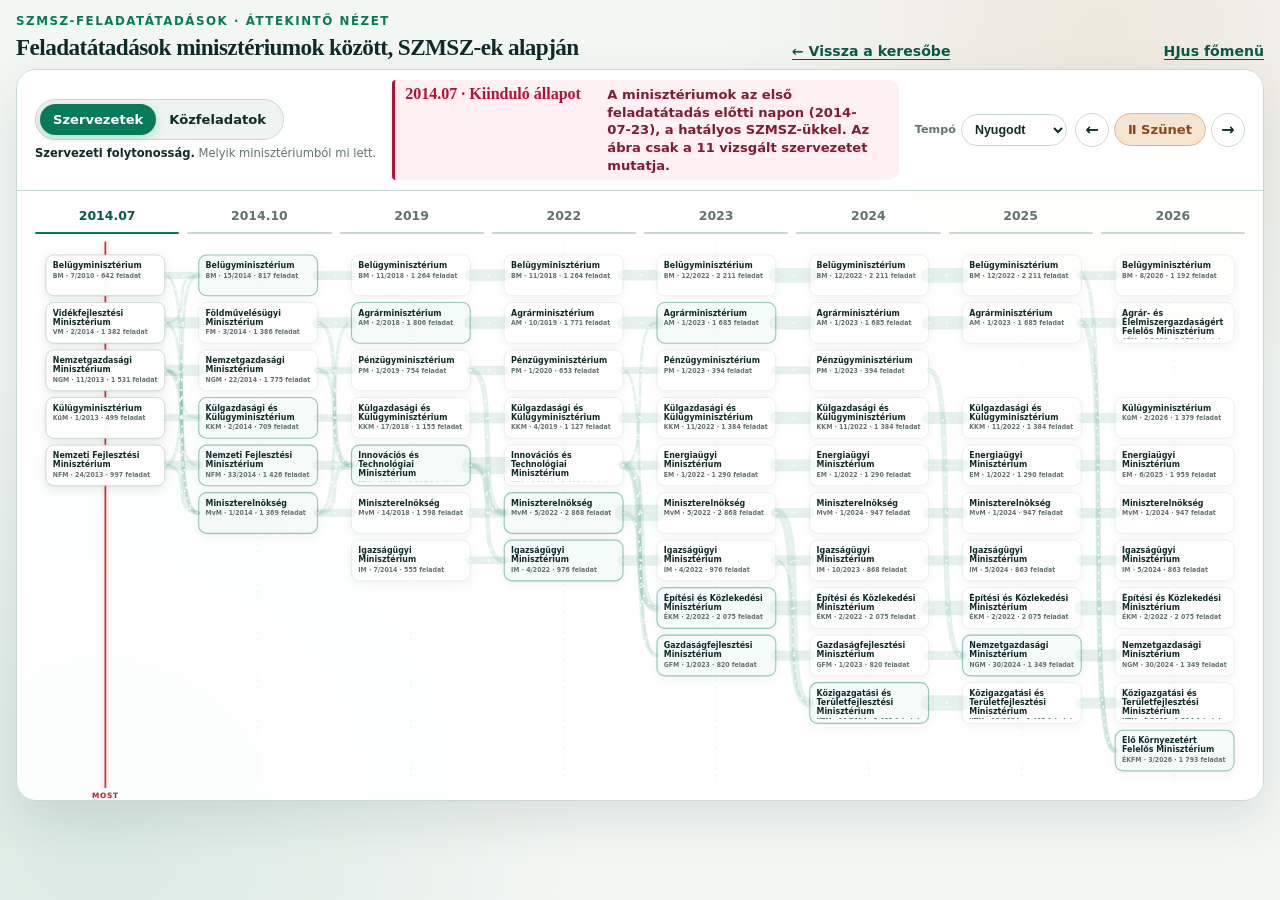
==== szmsz-transfer-overview.html @ 8df87cad "Opener scopes: transport and tax policy continuous across the amended lists" ====
<!doctype html>
<html lang="hu">
<head>
  <meta charset="utf-8">
  <meta name="viewport" content="width=device-width, initial-scale=1">
  <title>Feladatátadások</title>
  <style>
    :root {
      color-scheme: light;
      --ink: #102c29;
      --muted: #62736f;
      --paper: #f3f7f4;
      --panel: rgba(255, 255, 255, .9);
      --line: #cad8d2;
      --green: #087a5b;
      --green-dark: #075a47;
      --orange: #ca6f27;
      --orange-pale: #f6e4d3;
      --blue: #3f79a9;
      --violet: #7366a8;
      --teal: #1c8d91;
      --shadow: 0 18px 50px rgba(22, 53, 45, .11);
      font-family: Inter, Aptos, "Segoe UI", system-ui, sans-serif;
    }

    * { box-sizing: border-box; }

    body {
      margin: 0;
      min-height: 100vh;
      color: var(--ink);
      background:
        radial-gradient(circle at 86% 4%, rgba(202, 111, 39, .11), transparent 24rem),
        radial-gradient(circle at 8% 92%, rgba(8, 122, 91, .11), transparent 30rem),
        var(--paper);
    }

    button, a { font: inherit; }

    .page-shell {
      width: min(1840px, calc(100% - 32px));
      margin: 0 auto;
      padding: 14px 0 16px;
    }

    .topbar {
      display: flex;
      align-items: end;
      justify-content: space-between;
      gap: 24px;
      margin-bottom: 9px;
    }

    .eyebrow {
      margin: 0 0 7px;
      color: var(--green);
      font-size: .74rem;
      font-weight: 850;
      letter-spacing: .13em;
      text-transform: uppercase;
    }

    h1 {
      margin: 0;
      max-width: none;
      font-family: Georgia, "Times New Roman", serif;
      font-size: clamp(1.45rem, 1.7vw, 2rem);
      line-height: 1.08;
      letter-spacing: -.025em;
      white-space: nowrap;
    }

    .detail-link {
      flex: none;
      color: var(--green-dark);
      font-size: .88rem;
      font-weight: 760;
      text-decoration: none;
      border-bottom: 1px solid currentColor;
    }

    .map-shell {
      overflow: hidden;
      border: 1px solid var(--line);
      border-radius: 20px;
      background: var(--panel);
      box-shadow: var(--shadow);
      backdrop-filter: blur(10px);
    }

    .toolbar {
      display: grid;
      grid-template-columns: minmax(210px, auto) minmax(0, 1fr) auto;
      align-items: center;
      gap: 16px;
      padding: 10px 18px;
      border-bottom: 1px solid var(--line);
      background: rgba(255, 255, 255, .75);
    }

    .segmented {
      display: inline-flex;
      padding: 4px;
      border: 1px solid var(--line);
      border-radius: 999px;
      background: #eef4f0;
    }

    .segmented button,
    .motion-toggle {
      border: 0;
      border-radius: 999px;
      color: var(--ink);
      background: transparent;
      cursor: pointer;
      font-size: .82rem;
      font-weight: 780;
    }

    .segmented button { padding: 8px 13px; }

    .segmented button[aria-pressed="true"] {
      color: white;
      background: var(--green);
      box-shadow: 0 3px 10px rgba(8, 122, 91, .23);
    }

    #mode-summary {
      margin: 6px 0 0;
      color: var(--muted);
      font-size: .72rem;
      line-height: 1.25;
    }

    #mode-summary strong { color: var(--ink); }

    .motion-toggle {
      padding: 8px 13px;
      border: 1px solid var(--line);
      white-space: nowrap;
    }

    .playback-controls {
      display: inline-flex;
      align-items: center;
      gap: 5px;
    }

    .speed-control {
      display: inline-flex;
      align-items: center;
      gap: 5px;
      margin-right: 3px;
      color: var(--muted);
      font-size: .7rem;
      font-weight: 760;
    }

    .speed-control select {
      padding: 7px 24px 7px 9px;
      border: 1px solid var(--line);
      border-radius: 999px;
      color: var(--ink);
      background: white;
      cursor: pointer;
      font-size: .78rem;
      font-weight: 760;
    }

    .step-button {
      width: 34px;
      height: 34px;
      padding: 0;
      border: 1px solid var(--line);
      border-radius: 50%;
      color: var(--ink);
      background: white;
      cursor: pointer;
      font-weight: 850;
    }

    .motion-toggle[aria-pressed="true"] {
      color: #8a481a;
      border-color: #e2b88f;
      background: var(--orange-pale);
    }

    #timeline {
      display: grid;
      grid-template-columns: repeat(8, 1fr);
      gap: 8px;
      padding: 12px 18px 0;
    }

    #timeline button {
      position: relative;
      padding: 5px 3px 11px;
      border: 0;
      color: var(--muted);
      background: transparent;
      cursor: pointer;
      font-size: .78rem;
      font-weight: 800;
    }

    #timeline button::after {
      position: absolute;
      right: 0;
      bottom: 0;
      left: 0;
      height: 2px;
      border-radius: 2px;
      background: var(--line);
      content: "";
    }

    #timeline button:hover,
    #timeline button[aria-pressed="true"] { color: var(--green-dark); }

    #timeline button[aria-pressed="true"]::after { background: var(--green); }

    #flow-map {
      position: relative;
      padding: 4px 12px 0;
    }

    #flow-map svg {
      display: block;
      width: 100%;
      height: auto;
      max-height: calc(100vh - 240px);
      min-height: 470px;
    }

    .time-guide {
      stroke: #dce6e1;
      stroke-width: 1;
      stroke-dasharray: 3 9;
    }

    #now-line {
      stroke: #cf2f31;
      stroke-width: 3;
      filter: drop-shadow(0 0 5px rgba(207, 47, 49, .3));
      transition: x1 .55s cubic-bezier(.2,.75,.25,1), x2 .55s cubic-bezier(.2,.75,.25,1);
    }

    #now-label {
      fill: #b21f24;
      font-size: 13px;
      font-weight: 900;
      letter-spacing: .1em;
      transition: x .55s cubic-bezier(.2,.75,.25,1);
    }

    .flow-ribbon {
      fill: none;
      stroke: var(--green);
      stroke-width: var(--ribbon-width, 15);
      stroke-linecap: round;
      opacity: .38;
      transition: opacity .25s ease, stroke .25s ease, stroke-width .25s ease;
    }

    #flow-map[data-mode="tasks"] .flow-ribbon { opacity: .55; }
    #flow-map[data-mode="tasks"] .flow-ribbon[data-task="pharma"] { stroke: var(--orange); }
    #flow-map[data-mode="tasks"] .flow-ribbon[data-task="nutrition"] { stroke: var(--violet); }
    #flow-map[data-mode="tasks"] .flow-ribbon[data-task="epidemiology"] { stroke: var(--blue); }
    #flow-map[data-mode="tasks"] .flow-ribbon[data-task="territorial"] { stroke: #7d8368; }
    #flow-map[data-mode="tasks"] .flow-ribbon[data-task="primary"] { stroke: #a15f7a; }
    #flow-map[data-mode="tasks"] .flow-ribbon[data-task="public"] { stroke: var(--teal); }

    .flow-pulse {
      fill: none;
      stroke: white;
      stroke-width: 3.2;
      stroke-linecap: round;
      stroke-dasharray: 1 31;
      opacity: 0;
      pointer-events: none;
    }

    #flow-map[data-motion="true"] .flow-pulse {
      opacity: .9;
      animation: travel 1.55s linear infinite;
    }

    @keyframes travel { to { stroke-dashoffset: -64; } }

    .org-node { cursor: pointer; }

    .org-node rect {
      fill: rgba(255,255,255,.96);
      stroke: #b8ccc4;
      stroke-width: 1.2;
      filter: drop-shadow(0 5px 8px rgba(22, 53, 45, .12));
      transition: stroke .2s ease, stroke-width .2s ease, opacity .2s ease;
    }

    .org-node.context rect {
      fill: #f6f3ed;
      stroke: #d7caba;
    }

    .org-node.merged rect {
      fill: #e6f5ee;
      stroke: var(--green);
      stroke-width: 2;
    }

    .org-node:hover rect,
    .org-node:focus rect {
      stroke: var(--orange);
      stroke-width: 2.5;
      outline: none;
    }

    .org-name {
      margin: 0;
      color: var(--ink);
      font-size: 14px;
      font-weight: 790;
      line-height: 1.15;
    }

    .org-meta {
      display: block;
      margin-top: 4px;
      color: var(--muted);
      font-size: 11px;
      font-weight: 650;
    }

    .event-focus .flow-ribbon { opacity: .1; }
    .event-focus .flow-ribbon.is-focused { opacity: .82; stroke-width: calc(var(--ribbon-width, 15) + 3px); }
    .event-focus .org-node:not(.is-focused) rect { opacity: .42; }

    #flow-map[data-mode="tasks"] .org-node rect {
      opacity: .18 !important;
      filter: grayscale(.65) drop-shadow(0 3px 5px rgba(22, 53, 45, .08));
    }

    #flow-map[data-mode="tasks"] .org-node foreignObject { opacity: .22; }
    #flow-map[data-mode="tasks"] .org-node.is-focused rect { opacity: .25 !important; }
    #flow-map[data-mode="tasks"].event-focus .flow-ribbon { opacity: .08; }
    #flow-map[data-mode="tasks"].event-focus .flow-ribbon.is-focused { opacity: .94; }

    #flow-map[data-mode="tasks"][data-task-story="playing"].event-focus .flow-ribbon.is-focused { opacity: .16; }
    #flow-map[data-mode="tasks"][data-task-story="playing"].event-focus .flow-ribbon.is-task-current {
      opacity: 1;
      stroke-width: calc(var(--ribbon-width, 15) + 5px);
    }

    .task-label {
      opacity: 0;
      pointer-events: none;
      transition: opacity .18s ease;
    }

    #flow-map[data-mode="tasks"].event-focus .task-label.is-focused { opacity: .98; }
    #flow-map[data-mode="tasks"][data-task-story="playing"].event-focus .task-label.is-focused { opacity: 0; }
    #flow-map[data-mode="tasks"][data-task-story="playing"].event-focus .task-label.is-task-current { opacity: .98; }
    #flow-map[data-mode="tasks"][data-task-story="summary"].event-focus .task-label.is-focused { opacity: 0; }

    .task-label-shell {
      transform-box: fill-box;
      transform-origin: center;
    }

    .task-label.is-focused .task-label-shell {
      animation: task-label-arrive .64s var(--label-delay, 0s) cubic-bezier(.18,.8,.24,1) both;
    }

    .task-label rect {
      fill: var(--teal);
      stroke: rgba(255,255,255,.92);
      stroke-width: 1.5;
      filter: drop-shadow(0 4px 7px rgba(16, 44, 41, .28));
    }

    .task-label[data-task="pharma"] rect { fill: var(--orange); }
    .task-label[data-task="nutrition"] rect { fill: var(--violet); }
    .task-label[data-task="epidemiology"] rect { fill: var(--blue); }
    .task-label[data-task="territorial"] rect { fill: #70765c; }
    .task-label[data-task="primary"] rect { fill: #a15f7a; }

    .task-label text {
      fill: white;
      font-size: 16px;
      font-weight: 820;
      letter-spacing: .01em;
      text-anchor: middle;
      dominant-baseline: middle;
    }

    @keyframes task-label-arrive {
      from { opacity: 0; transform: translateX(-18px) scale(.92); }
      to { opacity: 1; transform: translateX(0) scale(1); }
    }

    .legend {
      display: none;
      flex-wrap: wrap;
      gap: 4px 12px;
      padding: 6px 0 0;
      color: var(--muted);
      font-size: .68rem;
    }

    .map-shell:has(#flow-map[data-mode="tasks"]) .legend { display: flex; }

    .legend span { display: inline-flex; align-items: center; gap: 6px; }
    .legend i { width: 20px; height: 5px; border-radius: 5px; background: var(--swatch); }

    .event-card {
      position: relative;
      display: grid;
      grid-template-columns: minmax(190px, auto) 1fr auto;
      gap: 12px;
      align-items: baseline;
      min-height: 0;
      padding: 5px 10px;
      border: 0;
      border-left: 3px solid #b1123b;
      border-radius: 4px 10px 10px 4px;
      background: #fff0f3;
    }

    .event-card strong {
      color: #b1123b;
      font-family: Georgia, "Times New Roman", serif;
      font-size: 1rem;
      font-weight: 850;
    }

    .event-card p {
      margin: 0;
      color: #7f1d32;
      font-size: .82rem;
      font-weight: 680;
      line-height: 1.35;
    }

    .task-story-status {
      display: inline-flex;
      align-items: center;
      gap: 8px;
      min-width: 320px;
      max-width: 390px;
      min-height: 38px;
      padding: 6px 12px;
      border: 1px solid rgba(177, 18, 59, .22);
      border-radius: 18px;
      color: #7f1d32;
      background: rgba(255,255,255,.72);
      font-size: .94rem;
      font-weight: 800;
      line-height: 1.18;
    }

    .task-story-status[hidden] { display: none; }
    #task-story-count {
      flex: none;
      color: #b1123b;
      font-size: .78rem;
      font-weight: 900;
      white-space: nowrap;
    }
    #task-story-label {
      display: -webkit-box;
      overflow: hidden;
      -webkit-box-orient: vertical;
      -webkit-line-clamp: 2;
    }

    .task-summary { position: relative; }
    .task-summary[hidden] { display: none; }

    .task-summary-toggle {
      padding: 6px 11px;
      border: 1px solid rgba(177, 18, 59, .28);
      border-radius: 999px;
      color: #7f1d32;
      background: white;
      cursor: pointer;
      font-size: .72rem;
      font-weight: 850;
      white-space: nowrap;
    }

    .task-summary-toggle::after { margin-left: 7px; content: "⌄"; }
    .task-summary-toggle[aria-expanded="true"]::after { content: "⌃"; }
    .task-summary-toggle:disabled { cursor: default; opacity: .72; }

    .task-summary-panel {
      position: absolute;
      z-index: 20;
      top: calc(100% + 9px);
      right: 0;
      width: min(720px, calc(100vw - 70px));
      max-height: 360px;
      padding: 10px;
      overflow: auto;
      border: 1px solid #d9b3bd;
      border-radius: 14px;
      background: rgba(255,255,255,.98);
      box-shadow: 0 18px 45px rgba(61, 24, 34, .22);
    }

    .task-summary-panel[hidden] { display: none; }

    .task-summary-item {
      display: grid;
      grid-template-columns: minmax(180px, 1fr) minmax(230px, 1.25fr);
      gap: 3px 14px;
      padding: 8px 9px;
      border-bottom: 1px solid #f0dce1;
    }

    .task-summary-item:last-child { border-bottom: 0; }
    .task-summary-item strong { font-family: inherit; font-size: .76rem; }
    .task-summary-route { color: var(--ink); font-size: .73rem; font-weight: 720; }
    .task-summary-evidence { grid-column: 1 / -1; color: var(--muted); font-size: .68rem; }
    .task-summary-evidence a { color: #8f1736; font-weight: 780; }

    .event-card.is-entering strong {
      animation: caption-in .48s cubic-bezier(.2,.8,.25,1) both;
    }

    .event-card.is-entering p {
      animation: caption-in .58s .12s cubic-bezier(.2,.8,.25,1) both;
    }

    @keyframes caption-in {
      from { opacity: 0; transform: translateY(9px); }
      to { opacity: 1; transform: translateY(0); }
    }

    @media (max-width: 900px) {
      .page-shell { width: min(100% - 16px, 1840px); padding-top: 10px; }
      .topbar { align-items: start; flex-direction: column; gap: 8px; }
      .toolbar { grid-template-columns: 1fr auto; }
      h1 { white-space: normal; }
      .story-column { grid-column: 1 / -1; grid-row: 2; }
      #flow-map { overflow-x: auto; }
      #flow-map svg { width: 1350px; max-height: none; }
      .event-card { grid-template-columns: 1fr; gap: 5px; }
    }

    @media (prefers-reduced-motion: reduce) {
      .flow-pulse { animation: none !important; }
      .task-label-shell { animation: none !important; }
    }
    #flow-map[data-mode="tasks"] .flow-ribbon[data-task="d01"] { stroke: #1c8d91; }
    .task-label[data-task="d01"] rect { fill: #1c8d91; }
    #flow-map[data-mode="tasks"] .flow-ribbon[data-task="d04"] { stroke: #ca6f27; }
    .task-label[data-task="d04"] rect { fill: #ca6f27; }
    #flow-map[data-mode="tasks"] .flow-ribbon[data-task="d05"] { stroke: #4f9a55; }
    .task-label[data-task="d05"] rect { fill: #4f9a55; }
    #flow-map[data-mode="tasks"] .flow-ribbon[data-task="d06"] { stroke: #a15f7a; }
    .task-label[data-task="d06"] rect { fill: #a15f7a; }
    #flow-map[data-mode="tasks"] .flow-ribbon[data-task="d09"] { stroke: #b8902a; }
    .task-label[data-task="d09"] rect { fill: #b8902a; }
    #flow-map[data-mode="tasks"] .flow-ribbon[data-task="cont"] { stroke: #b9c3bf; opacity: .35; }
    .filter-banner { margin: 0; padding: 10px 28px; background: #fff4d6; border-bottom: 1px solid #e8d49a; }
    .filter-banner a { margin-left: 8px; font-weight: 700; }
    .org-node.muted { opacity: .32; }
    body.filtered #flow-map .flow-ribbon[data-task="cont"] { stroke: #176b4b; opacity: .6; }
  </style>
  <link rel="icon" href="logo.svg" type="image/svg+xml">
</head>
<body>
  <div class="page-shell">
    <header class="topbar">
      <div>
        <p class="eyebrow">SZMSZ-feladatátadások · áttekintő nézet</p>
        <h1>Feladatátadások minisztériumok között, SZMSZ-ek alapján</h1>
      </div>
      <a class="detail-link" href="cofog-organo.html">← Vissza a keresőbe</a> <a class="detail-link" href="https://goroggy.github.io/hjus/">HJus főmenü</a>
    </header>

    <section class="map-shell" aria-labelledby="mode-summary">
      <div class="toolbar">
        <div class="mode-column">
          <div class="segmented" aria-label="Az ábra olvasata">
            <button id="organisation-mode" type="button" aria-pressed="true">Szervezetek</button>
            <button id="task-mode" type="button" aria-pressed="false">Közfeladatok</button>
          </div>
          <p id="mode-summary"><strong>Szervezeti folytonosság.</strong> Melyik minisztériumból mi lett.</p>
        </div>
        <div class="story-column">
          <aside class="event-card" aria-live="polite">
            <strong id="event-heading">A teljes történet</strong>
            <p id="event-description">Egyetlen képen látszik a 2017-es szétágazás, az OKI kialakulása és a 2023-as NNGYK-egyesülés.</p>
            <div id="task-story-status" class="task-story-status" hidden>
              <span id="task-story-count"></span>
              <span id="task-story-label"></span>
            </div>
            <div id="task-summary" class="task-summary" hidden>
              <button id="task-summary-toggle" class="task-summary-toggle" type="button" aria-expanded="false" aria-controls="task-summary-panel"></button>
              <div id="task-summary-panel" class="task-summary-panel" role="region" aria-label="Az esemény feladatútjai" hidden></div>
            </div>
          </aside>
          <div class="legend" aria-label="Közfeladatok színmagyarázata">
            <span style="--swatch:#1c8d91"><i></i>Általános közszolgáltatások</span>
            <span style="--swatch:#ca6f27"><i></i>Gazdasági ügyek</span>
            <span style="--swatch:#4f9a55"><i></i>Környezetvédelem</span>
            <span style="--swatch:#a15f7a"><i></i>Lakás, település, kommunális ügyek</span>
            <span style="--swatch:#b8902a"><i></i>Oktatás</span>
          </div>
        </div>
        <div class="playback-controls" aria-label="Történet lejátszása">
          <label class="speed-control" for="task-speed">
            <span>Tempó</span>
            <select id="task-speed" aria-label="Feladatok tempója">
              <option value="calm" selected>Nyugodt</option>
              <option value="normal">Normál</option>
              <option value="fast">Gyors</option>
            </select>
          </label>
          <button id="previous-event" class="step-button" type="button" aria-label="Előző esemény">←</button>
          <button id="motion-toggle" class="motion-toggle" type="button" aria-pressed="false">▶ Áramlás</button>
          <button id="next-event" class="step-button" type="button" aria-label="Következő esemény">→</button>
        </div>
      </div>

      <nav id="timeline" aria-label="Időmetszetek"></nav>

      <div id="flow-map" data-mode="organisations" data-motion="false" aria-label="A szervezetek időbeli folyása">
        <svg viewBox="0 0 2160 994" role="img" aria-labelledby="map-title map-description">
          <title id="map-title">Feladatátadások minisztériumok között</title>
          <desc id="map-description">Balról jobbra haladó, 8 időmetszetes alluviális ábra. A szalagok a szervezeti és közfeladat-folytonosságot jelzik.</desc>
          <g id="guides"></g>
          <g id="now-marker" aria-label="A lejátszás jelenlegi időmetszete">
            <line id="now-line" x1="140" y1="6" x2="140" y2="972"></line>
            <text id="now-label" x="140" y="990" text-anchor="middle">MOST</text>
          </g>
          <g id="ribbons"></g>
          <g id="pulses"></g>
          <g id="nodes"></g>
          <g id="task-labels" aria-label="Az aktuális időlépés közfeladatai"></g>
        </svg>
      </div>
    </section>
  </div>

  <script>
    const dates = [{"date": "2014-07-23", "year": "2014.07", "title": "Kiinduló állapot", "description": "A minisztériumok az első feladatátadás előtti napon (2014-07-23), a hatályos SZMSZ-ükkel. Az ábra csak a 11 vizsgált szervezetet mutatja.", "source": "SZMSZ-feladatfonalak", "sourceUrl": "cofog-organo.html"}, {"date": "2014-10-11", "year": "2014.10", "title": "8 átadás, 93 feladat", "period": "2014-07-24 – 2014-10-11", "description": "2014-07-24 – 2014-10-11. 27 feladat: NGM → MvM; 18 feladat: NFM → MvM; 12 feladat: NFM → BM; 11 feladat: NGM → NFM; és még 4 átadás. Bekötetlen gyenge jelölt: 1.", "source": "SZMSZ-feladatfonalak, átadási csomagok", "sourceUrl": "cofog-organo.html"}, {"date": "2019-03-01", "year": "2019", "title": "4 átadás, 133 feladat", "period": "2018-09-11 – 2019-03-01", "description": "2018-09-11 – 2019-03-01. 58 feladat: NGM → ITM; 38 feladat: MvM → ITM; 32 feladat: FM → ITM; 5 feladat: MvM → AM. Bekötetlen gyenge jelölt: 1.", "source": "SZMSZ-feladatfonalak, átadási csomagok", "sourceUrl": "cofog-organo.html"}, {"date": "2022-06-18", "year": "2022", "title": "3 átadás, 370 feladat", "period": "2022-06-12 – 2022-06-18", "description": "2022-06-12 – 2022-06-18. 185 feladat: ITM → MvM; 119 feladat: PM → MvM; 66 feladat: ITM → IM.", "source": "SZMSZ-feladatfonalak, átadási csomagok", "sourceUrl": "cofog-organo.html"}, {"date": "2023-07-01", "year": "2023", "title": "5 átadás, 650 feladat", "period": "2022-12-29 – 2023-07-01", "description": "2022-12-29 – 2023-07-01. 548 feladat: ITM → ÉKM; 63 feladat: MvM → ÉKM; 32 feladat: ITM → GFM; 4 feladat: PM → GFM; és még 1 átadás. Bekötetlen gyenge jelölt: 1.", "source": "SZMSZ-feladatfonalak, átadási csomagok", "sourceUrl": "cofog-organo.html"}, {"date": "2024-03-01", "year": "2024", "title": "2 átadás, 581 feladat", "period": "2024-03-01", "description": "2024-03-01. 580 feladat: MvM → KTM; 1 feladat: IM → KTM.", "source": "SZMSZ-feladatfonalak, átadási csomagok", "sourceUrl": "cofog-organo.html"}, {"date": "2025-01-01", "year": "2025", "title": "1 átadás, 134 feladat", "period": "2025-01-01", "description": "2025-01-01. 134 feladat: PM → NGM. Bekötetlen gyenge jelölt: 1.", "source": "SZMSZ-feladatfonalak, átadási csomagok", "sourceUrl": "cofog-organo.html"}, {"date": "2026-09-16", "year": "2026", "title": "2 átadás, 162 feladat", "period": "2026-09-16", "description": "2026-09-16. 135 feladat: AM → ÉKFM; 27 feladat: BM → ÉKFM.", "source": "SZMSZ-feladatfonalak, átadási csomagok", "sourceUrl": "cofog-organo.html"}];

    const nodes = [{"id": "n0-pir:311607", "org": "pir:311607", "date": "2014-07-23", "x": 30, "y": 30, "name": "Belügyminisztérium", "meta": "BM · 7/2010 · 642 feladat", "codes": {"011120": 318, "013110": 1, "076020": 1, "076010": 1, "031010": 43, "034010": 2, "031042": 1, "031030": 1, "031060": 1, "031050": 2, "013370": 5, "013330": 10, "011320": 18, "044310": 98, "062010": 56, "018010": 49, "011210": 3, "032010": 27, "022010": 2, "025010": 3}, "merged": false}, {"id": "n0-pir:305679", "org": "pir:305679", "date": "2014-07-23", "x": 30, "y": 114, "name": "Vidékfejlesztési Minisztérium", "meta": "VM · 2/2014 · 1 382 feladat", "codes": {"011120": 323, "013340": 6, "098010": 18, "098040": 1, "042110": 138, "041120": 90, "011320": 22, "012210": 1, "053010": 151, "016040": 1, "056010": 9, "054010": 122, "042140": 18, "041210": 1, "042170": 82, "047320": 1, "043610": 1, "014010": 1, "011310": 27, "042120": 142, "042350": 43, "048010": 12, "074052": 1, "044210": 47, "082010": 1, "042210": 60, "042310": 28, "053020": 4, "063010": 8, "051010": 19, "076064": 2, "013210": 1, "041140": 1}, "merged": false}, {"id": "n0-pir:303390", "org": "pir:303390", "date": "2014-07-23", "x": 30, "y": 198, "name": "Nemzetgazdasági Minisztérium", "meta": "NGM · 11/2013 · 1 531 feladat", "codes": {"011120": 312, "041110": 277, "014010": 44, "011310": 7, "041210": 100, "098010": 53, "011210": 295, "036020": 1, "011220": 151, "102010": 15, "049010": 3, "013340": 2, "104052": 1, "013210": 29, "061010": 9, "011320": 9, "012110": 2, "011230": 3, "047470": 12, "044210": 50, "025090": 1, "047110": 12, "047460": 27, "041140": 38, "016040": 2, "022010": 13, "031010": 2, "025010": 3, "025020": 3, "044310": 15, "021020": 1, "044320": 2, "043610": 1, "032010": 1, "047310": 35}, "merged": false}, {"id": "n0-pir:311344", "org": "pir:311344", "date": "2014-07-23", "x": 30, "y": 282, "name": "Külügyminisztérium", "meta": "KüM · 1/2013 · 499 feladat", "codes": {"011310": 237, "011120": 199, "082044": 1, "011320": 10, "045210": 1, "109070": 1, "012110": 18, "041110": 17, "086030": 9, "014010": 5, "098010": 1}, "merged": false}, {"id": "n0-pir:764410", "org": "pir:764410", "date": "2014-07-23", "x": 30, "y": 366, "name": "Nemzeti Fejlesztési Minisztérium", "meta": "NFM · 24/2013 · 997 feladat", "codes": {"011120": 403, "011310": 11, "011320": 1, "043310": 17, "046010": 61, "013370": 29, "045310": 18, "045110": 94, "045410": 33, "043610": 58, "043110": 1, "044110": 2, "043510": 1, "053010": 32, "056010": 2, "063010": 10, "051010": 19, "041110": 15, "041140": 90, "013330": 1, "013340": 77, "013360": 2, "011210": 20}, "merged": false}, {"id": "n1-pir:311607", "org": "pir:311607", "date": "2014-10-11", "x": 300, "y": 30, "name": "Belügyminisztérium", "meta": "BM · 15/2014 · 817 feladat", "codes": {"011120": 368, "031060": 3, "013330": 26, "031010": 78, "013110": 15, "076020": 1, "076010": 1, "034010": 2, "031042": 1, "031030": 1, "031050": 2, "032010": 4, "033010": 1, "036010": 1, "011320": 22, "013370": 31, "046010": 20, "041210": 59, "063010": 106, "011210": 3, "018010": 41, "025010": 4, "022010": 2, "031080": 25}, "merged": true}, {"id": "n1-pir:305679", "org": "pir:305679", "date": "2014-10-11", "x": 300, "y": 114, "name": "Földművelésügyi Minisztérium", "meta": "FM · 3/2014 · 1 386 feladat", "codes": {"011120": 309, "098010": 30, "098040": 1, "013340": 18, "041120": 93, "042110": 155, "011320": 22, "012210": 1, "011310": 32, "016040": 4, "053010": 148, "014010": 1, "042120": 76, "041237": 1, "041210": 1, "041140": 3, "047320": 1, "048010": 13, "084010": 1, "082010": 9, "042350": 81, "053020": 4, "051010": 19, "056010": 9, "076064": 2, "013210": 1, "054010": 126, "043610": 1, "042140": 22, "042170": 83, "044210": 44, "074052": 1, "042210": 44, "042310": 30}, "merged": false}, {"id": "n1-pir:303390", "org": "pir:303390", "date": "2014-10-11", "x": 300, "y": 198, "name": "Nemzetgazdasági Minisztérium", "meta": "NGM · 22/2014 · 1 775 feladat", "codes": {"011120": 364, "041210": 100, "098010": 61, "011210": 297, "036020": 1, "102010": 16, "041110": 185, "011220": 155, "049010": 3, "013340": 2, "013210": 59, "104052": 1, "061010": 8, "011320": 5, "012110": 3, "011310": 5, "011230": 3, "047110": 11, "043610": 2, "047460": 37, "041140": 87, "044210": 43, "022010": 10, "031010": 2, "025010": 2, "025020": 1, "044310": 8, "047470": 1, "025090": 1, "021020": 1, "044320": 1, "032010": 1, "047310": 37, "013330": 262}, "merged": false}, {"id": "n1-pir:311344", "org": "pir:311344", "date": "2014-10-11", "x": 300, "y": 282, "name": "Külgazdasági és Külügyminisztérium", "meta": "KKM · 2/2014 · 709 feladat", "codes": {"011120": 252, "011310": 274, "013340": 10, "082044": 1, "041110": 52, "041140": 32, "047460": 1, "047470": 6, "011320": 12, "045210": 1, "109070": 1, "012110": 19, "086030": 39, "098010": 1, "014010": 7, "098040": 1}, "merged": true}, {"id": "n1-pir:764410", "org": "pir:764410", "date": "2014-10-11", "x": 300, "y": 366, "name": "Nemzeti Fejlesztési Minisztérium", "meta": "NFM · 33/2014 · 1 426 feladat", "codes": {"011120": 453, "041150": 4, "011310": 11, "011320": 1, "043310": 30, "046010": 104, "041110": 26, "045110": 128, "045310": 19, "045410": 34, "013330": 157, "043610": 150, "043110": 1, "044110": 2, "041140": 26, "043510": 1, "053010": 46, "056010": 67, "063010": 48, "051010": 19, "013340": 98, "013360": 1}, "merged": true}, {"id": "n1-pir:775290", "org": "pir:775290", "date": "2014-10-11", "x": 300, "y": 450, "name": "Miniszterelnökség", "meta": "MvM · 1/2014 · 1 369 feladat", "codes": {"011120": 647, "011310": 26, "013360": 5, "013330": 143, "084010": 17, "082010": 68, "014010": 70, "082070": 11, "054010": 1, "098010": 1, "042120": 52, "042350": 12, "042110": 40, "041110": 15, "013370": 19, "041140": 1, "011210": 57, "013340": 17, "046010": 25, "049010": 4, "043510": 2, "013210": 18, "044310": 30, "062010": 25, "013110": 10, "016040": 53}, "merged": true}, {"id": "n2-pir:311607", "org": "pir:311607", "date": "2019-03-01", "x": 570, "y": 30, "name": "Belügyminisztérium", "meta": "BM · 11/2018 · 1 264 feladat", "codes": {"011120": 540, "031010": 114, "013110": 60, "076020": 1, "076010": 1, "035010": 2, "014010": 5, "098010": 3, "034010": 2, "031042": 1, "031030": 1, "031060": 14, "031050": 78, "016030": 1, "031020": 1, "032010": 4, "033010": 1, "036010": 1, "013330": 34, "011320": 21, "013370": 52, "046010": 38, "041210": 65, "063010": 108, "018010": 44, "011210": 3, "031080": 30, "045110": 33, "025010": 4, "022010": 2}, "merged": false}, {"id": "n2-pir:305679", "org": "pir:305679", "date": "2019-03-01", "x": 570, "y": 114, "name": "Agrárminisztérium", "meta": "AM · 2/2018 · 1 806 feladat", "codes": {"011120": 382, "042110": 237, "013210": 4, "042120": 128, "014010": 1, "013340": 33, "011320": 24, "012210": 1, "011310": 28, "016040": 14, "082010": 25, "098010": 35, "098040": 1, "053020": 19, "053010": 127, "076064": 2, "056010": 30, "054010": 210, "041140": 2, "042140": 34, "042170": 55, "042310": 73, "044210": 53, "048010": 9, "042150": 1, "074052": 1, "042350": 101, "013330": 1, "041120": 98, "042210": 77}, "merged": true}, {"id": "n2-pir:303390", "org": "pir:303390", "date": "2019-03-01", "x": 570, "y": 198, "name": "Pénzügyminisztérium", "meta": "PM · 1/2019 · 754 feladat", "codes": {"011120": 243, "036020": 1, "041210": 88, "011220": 44, "041110": 47, "047470": 2, "011210": 82, "013210": 8, "061010": 3, "061030": 1, "011320": 18, "013340": 1, "041140": 24, "013330": 191, "047460": 1}, "merged": false}, {"id": "n2-pir:311344", "org": "pir:311344", "date": "2019-03-01", "x": 570, "y": 282, "name": "Külgazdasági és Külügyminisztérium", "meta": "KKM · 17/2018 · 1 155 feladat", "codes": {"011120": 473, "095020": 2, "098040": 24, "095010": 1, "013110": 1, "011310": 308, "013340": 7, "041140": 26, "047450": 12, "013330": 5, "041110": 88, "047470": 27, "012110": 39, "109070": 1, "012210": 6, "011320": 24, "063010": 21, "014010": 21, "045210": 1, "047310": 16, "081010": 6, "082044": 4, "083030": 1, "086030": 40, "098010": 1}, "merged": false}, {"id": "n2-pir:764410", "org": "pir:764410", "date": "2019-03-01", "x": 570, "y": 366, "name": "Innovációs és Technológiai Minisztérium", "meta": "ITM · 4/2019 · 3 012 feladat", "codes": {"011120": 490, "011310": 17, "013330": 252, "043310": 42, "013340": 20, "044210": 87, "044310": 6, "044320": 2, "047110": 3, "047460": 44, "041110": 96, "014010": 59, "046010": 88, "098010": 53, "043610": 124, "043110": 1, "044110": 2, "043510": 4, "053010": 158, "045110": 352, "051010": 125, "056010": 102, "063010": 68, "041140": 38, "031070": 41, "045410": 288, "045310": 188, "047310": 1, "045161": 5, "045210": 56, "045190": 57, "013210": 22}, "merged": true}, {"id": "n2-pir:775290", "org": "pir:775290", "date": "2019-03-01", "x": 570, "y": 450, "name": "Miniszterelnökség", "meta": "MvM · 14/2018 · 1 598 feladat", "codes": {"011120": 628, "011310": 25, "084010": 116, "062020": 16, "062010": 108, "043510": 72, "013340": 21, "013330": 73, "013360": 30, "013210": 21, "013370": 9, "013110": 47, "016030": 1, "011210": 50, "044310": 74, "082010": 47, "082070": 74, "054010": 1, "098010": 1, "011320": 46, "041110": 17, "016040": 95, "084040": 18, "109070": 8}, "merged": false}, {"id": "n2-pir:300070", "org": "pir:300070", "date": "2019-03-01", "x": 570, "y": 534, "name": "Igazságügyi Minisztérium", "meta": "IM · 7/2014 · 555 feladat", "codes": {"011120": 289, "083010": 1, "033010": 242, "041130": 14, "095020": 3, "041150": 6}, "merged": false}, {"id": "n3-pir:311607", "org": "pir:311607", "date": "2022-06-18", "x": 840, "y": 30, "name": "Belügyminisztérium", "meta": "BM · 11/2018 · 1 264 feladat", "codes": {"011120": 540, "031010": 114, "013110": 60, "076020": 1, "076010": 1, "035010": 2, "014010": 5, "098010": 3, "034010": 2, "031042": 1, "031030": 1, "031060": 14, "031050": 78, "016030": 1, "031020": 1, "032010": 4, "033010": 1, "036010": 1, "013330": 34, "011320": 21, "013370": 52, "046010": 38, "041210": 65, "063010": 108, "018010": 44, "011210": 3, "031080": 30, "045110": 33, "025010": 4, "022010": 2}, "merged": false}, {"id": "n3-pir:305679", "org": "pir:305679", "date": "2022-06-18", "x": 840, "y": 114, "name": "Agrárminisztérium", "meta": "AM · 10/2019 · 1 771 feladat", "codes": {"011120": 377, "042110": 228, "013210": 4, "042120": 132, "014010": 1, "013340": 35, "011320": 24, "012210": 1, "011310": 28, "016040": 14, "082010": 20, "098010": 34, "098040": 1, "053020": 45, "053010": 90, "076064": 2, "056010": 30, "054010": 208, "041140": 2, "042140": 34, "042170": 53, "042310": 70, "044210": 44, "048010": 7, "074052": 1, "042350": 103, "013330": 1, "042150": 20, "041120": 81, "042210": 81}, "merged": false}, {"id": "n3-pir:303390", "org": "pir:303390", "date": "2022-06-18", "x": 840, "y": 198, "name": "Pénzügyminisztérium", "meta": "PM · 1/2020 · 653 feladat", "codes": {"011120": 232, "036020": 1, "011220": 44, "041110": 47, "011210": 82, "013210": 8, "061010": 3, "061030": 1, "011320": 18, "013340": 1, "041140": 23, "013330": 190, "047470": 2, "047460": 1}, "merged": false}, {"id": "n3-pir:311344", "org": "pir:311344", "date": "2022-06-18", "x": 840, "y": 282, "name": "Külgazdasági és Külügyminisztérium", "meta": "KKM · 4/2019 · 1 127 feladat", "codes": {"011120": 448, "095020": 2, "098040": 25, "095010": 1, "013110": 1, "011310": 312, "013340": 7, "041140": 26, "047450": 12, "013330": 5, "041110": 90, "047470": 27, "012110": 41, "109070": 1, "012210": 6, "011320": 25, "063010": 21, "045210": 1, "014010": 27, "081010": 6, "086030": 38, "082044": 1, "098010": 1, "031080": 3}, "merged": false}, {"id": "n3-pir:764410", "org": "pir:764410", "date": "2022-06-18", "x": 840, "y": 366, "name": "Innovációs és Technológiai Minisztérium", "meta": "ITM · 4/2019 · 3 012 feladat", "codes": {"011120": 490, "011310": 17, "013330": 252, "043310": 42, "013340": 20, "044210": 87, "044310": 6, "044320": 2, "047110": 3, "047460": 44, "041110": 96, "014010": 59, "046010": 88, "098010": 53, "043610": 124, "043110": 1, "044110": 2, "043510": 4, "053010": 158, "045110": 352, "051010": 125, "056010": 102, "063010": 68, "041140": 38, "031070": 41, "045410": 288, "045310": 188, "047310": 1, "045161": 5, "045210": 56, "045190": 57, "013210": 22}, "merged": false}, {"id": "n3-pir:775290", "org": "pir:775290", "date": "2022-06-18", "x": 840, "y": 450, "name": "Miniszterelnökség", "meta": "MvM · 5/2022 · 2 868 feladat", "codes": {"011120": 950, "016040": 125, "084010": 121, "084040": 19, "062010": 23, "062020": 19, "013340": 28, "013330": 748, "044310": 35, "013360": 11, "011210": 86, "013110": 31, "013210": 22, "011310": 14, "016030": 1, "041120": 70, "013370": 37, "045161": 28, "047310": 1, "045110": 34, "081045": 22, "081030": 1, "047320": 10, "081071": 1, "041140": 118, "041110": 19, "082010": 21, "045310": 26, "043610": 41, "063010": 41, "051010": 44, "056010": 47, "047450": 4, "047460": 1, "098010": 14, "076010": 28, "107090": 27}, "merged": true}, {"id": "n3-pir:300070", "org": "pir:300070", "date": "2022-06-18", "x": 840, "y": 534, "name": "Igazságügyi Minisztérium", "meta": "IM · 4/2022 · 976 feladat", "codes": {"011120": 387, "033010": 291, "083010": 1, "084010": 1, "041150": 12, "013370": 29, "083030": 1, "041110": 120, "041130": 12, "095020": 11, "036020": 27, "034030": 5, "109030": 2, "011310": 77}, "merged": true}, {"id": "n4-pir:311607", "org": "pir:311607", "date": "2023-07-01", "x": 1110, "y": 30, "name": "Belügyminisztérium", "meta": "BM · 12/2022 · 2 211 feladat", "codes": {"011120": 649, "031010": 140, "045110": 39, "107090": 84, "013110": 58, "076010": 319, "076020": 67, "014010": 22, "035010": 2, "098010": 174, "034010": 2, "031042": 1, "031030": 1, "031060": 17, "031050": 86, "016030": 1, "031020": 1, "032010": 4, "033010": 1, "036010": 1, "013340": 31, "011320": 21, "013370": 16, "046010": 1, "041210": 75, "063010": 108, "013330": 26, "018010": 41, "011210": 3, "025010": 4, "022010": 2, "101240": 41, "109010": 119, "101270": 25, "104060": 29}, "merged": false}, {"id": "n4-pir:305679", "org": "pir:305679", "date": "2023-07-01", "x": 1110, "y": 114, "name": "Agrárminisztérium", "meta": "AM · 1/2023 · 1 685 feladat", "codes": {"011120": 376, "042110": 232, "013210": 4, "014010": 1, "042120": 149, "013340": 36, "042150": 21, "082010": 20, "016040": 14, "011320": 23, "012210": 1, "011310": 28, "054010": 208, "042140": 32, "042170": 54, "042310": 71, "098010": 32, "098040": 1, "044210": 44, "047110": 22, "053010": 2, "048010": 4, "074052": 1, "042350": 110, "013330": 1, "042210": 117, "041120": 81}, "merged": true}, {"id": "n4-pir:303390", "org": "pir:303390", "date": "2023-07-01", "x": 1110, "y": 198, "name": "Pénzügyminisztérium", "meta": "PM · 1/2023 · 394 feladat", "codes": {"011120": 189, "036020": 1, "011220": 51, "041110": 22, "011210": 82, "102010": 11, "011320": 22, "047470": 3, "061010": 3, "061030": 1, "013210": 9}, "merged": false}, {"id": "n4-pir:311344", "org": "pir:311344", "date": "2023-07-01", "x": 1110, "y": 282, "name": "Külgazdasági és Külügyminisztérium", "meta": "KKM · 11/2022 · 1 384 feladat", "codes": {"011120": 525, "011310": 374, "013340": 15, "043510": 65, "043310": 1, "086030": 23, "014010": 19, "098010": 3, "082044": 1, "098040": 34, "094260": 23, "095010": 3, "095020": 23, "013110": 1, "041140": 39, "047450": 13, "013330": 8, "041110": 81, "063010": 21, "012110": 39, "041210": 11, "045210": 1, "011320": 26, "043610": 3, "081010": 7, "109070": 18, "012210": 7}, "merged": false}, {"id": "n4-pir:764410", "org": "pir:764410", "date": "2023-07-01", "x": 1110, "y": 366, "name": "Energiaügyi Minisztérium", "meta": "EM · 1/2022 · 1 290 feladat", "codes": {"011120": 414, "013340": 39, "013330": 25, "011310": 18, "046010": 19, "041110": 2, "051010": 180, "053010": 238, "056010": 42, "053020": 63, "063010": 45, "043210": 29, "043110": 1, "043510": 38, "045110": 1, "043610": 58, "043310": 17, "044110": 1}, "merged": false}, {"id": "n4-pir:775290", "org": "pir:775290", "date": "2023-07-01", "x": 1110, "y": 450, "name": "Miniszterelnökség", "meta": "MvM · 5/2022 · 2 868 feladat", "codes": {"011120": 950, "016040": 125, "084010": 121, "084040": 19, "062010": 23, "062020": 19, "013340": 28, "013330": 748, "044310": 35, "013360": 11, "011210": 86, "013110": 31, "013210": 22, "011310": 14, "016030": 1, "041120": 70, "013370": 37, "045161": 28, "047310": 1, "045110": 34, "081045": 22, "081030": 1, "047320": 10, "081071": 1, "041140": 118, "041110": 19, "082010": 21, "045310": 26, "043610": 41, "063010": 41, "051010": 44, "056010": 47, "047450": 4, "047460": 1, "098010": 14, "076010": 28, "107090": 27}, "merged": false}, {"id": "n4-pir:300070", "org": "pir:300070", "date": "2023-07-01", "x": 1110, "y": 534, "name": "Igazságügyi Minisztérium", "meta": "IM · 4/2022 · 976 feladat", "codes": {"011120": 387, "033010": 291, "083010": 1, "084010": 1, "041150": 12, "013370": 29, "083030": 1, "041110": 120, "041130": 12, "095020": 11, "036020": 27, "034030": 5, "109030": 2, "011310": 77}, "merged": false}, {"id": "n4-pir:847395", "org": "pir:847395", "date": "2023-07-01", "x": 1110, "y": 618, "name": "Építési és Közlekedési Minisztérium", "meta": "ÉKM · 2/2022 · 2 075 feladat", "codes": {"011120": 374, "045110": 326, "011310": 25, "013340": 63, "013330": 28, "044310": 122, "081030": 15, "098010": 15, "062010": 96, "062020": 9, "045120": 7, "045310": 223, "045320": 14, "063010": 20, "063080": 6, "051010": 13, "043610": 13, "041110": 5, "082010": 54, "044320": 13, "049020": 28, "082070": 93, "031070": 42, "045410": 323, "043510": 1, "045210": 52, "045190": 84}, "merged": true}, {"id": "n4-pir:848392", "org": "pir:848392", "date": "2023-07-01", "x": 1110, "y": 702, "name": "Gazdaságfejlesztési Minisztérium", "meta": "GFM · 1/2023 · 820 feladat", "codes": {"011120": 263, "041110": 137, "013330": 14, "013340": 99, "047460": 28, "011320": 12, "033010": 2, "041150": 1, "011310": 1, "011210": 14, "061010": 6, "046010": 22, "044210": 68, "041210": 153}, "merged": true}, {"id": "n5-pir:311607", "org": "pir:311607", "date": "2024-03-01", "x": 1380, "y": 30, "name": "Belügyminisztérium", "meta": "BM · 12/2022 · 2 211 feladat", "codes": {"011120": 649, "031010": 140, "045110": 39, "107090": 84, "013110": 58, "076010": 319, "076020": 67, "014010": 22, "035010": 2, "098010": 174, "034010": 2, "031042": 1, "031030": 1, "031060": 17, "031050": 86, "016030": 1, "031020": 1, "032010": 4, "033010": 1, "036010": 1, "013340": 31, "011320": 21, "013370": 16, "046010": 1, "041210": 75, "063010": 108, "013330": 26, "018010": 41, "011210": 3, "025010": 4, "022010": 2, "101240": 41, "109010": 119, "101270": 25, "104060": 29}, "merged": false}, {"id": "n5-pir:305679", "org": "pir:305679", "date": "2024-03-01", "x": 1380, "y": 114, "name": "Agrárminisztérium", "meta": "AM · 1/2023 · 1 685 feladat", "codes": {"011120": 376, "042110": 232, "013210": 4, "014010": 1, "042120": 149, "013340": 36, "042150": 21, "082010": 20, "016040": 14, "011320": 23, "012210": 1, "011310": 28, "054010": 208, "042140": 32, "042170": 54, "042310": 71, "098010": 32, "098040": 1, "044210": 44, "047110": 22, "053010": 2, "048010": 4, "074052": 1, "042350": 110, "013330": 1, "042210": 117, "041120": 81}, "merged": false}, {"id": "n5-pir:303390", "org": "pir:303390", "date": "2024-03-01", "x": 1380, "y": 198, "name": "Pénzügyminisztérium", "meta": "PM · 1/2023 · 394 feladat", "codes": {"011120": 189, "036020": 1, "011220": 51, "041110": 22, "011210": 82, "102010": 11, "011320": 22, "047470": 3, "061010": 3, "061030": 1, "013210": 9}, "merged": false}, {"id": "n5-pir:311344", "org": "pir:311344", "date": "2024-03-01", "x": 1380, "y": 282, "name": "Külgazdasági és Külügyminisztérium", "meta": "KKM · 11/2022 · 1 384 feladat", "codes": {"011120": 525, "011310": 374, "013340": 15, "043510": 65, "043310": 1, "086030": 23, "014010": 19, "098010": 3, "082044": 1, "098040": 34, "094260": 23, "095010": 3, "095020": 23, "013110": 1, "041140": 39, "047450": 13, "013330": 8, "041110": 81, "063010": 21, "012110": 39, "041210": 11, "045210": 1, "011320": 26, "043610": 3, "081010": 7, "109070": 18, "012210": 7}, "merged": false}, {"id": "n5-pir:764410", "org": "pir:764410", "date": "2024-03-01", "x": 1380, "y": 366, "name": "Energiaügyi Minisztérium", "meta": "EM · 1/2022 · 1 290 feladat", "codes": {"011120": 414, "013340": 39, "013330": 25, "011310": 18, "046010": 19, "041110": 2, "051010": 180, "053010": 238, "056010": 42, "053020": 63, "063010": 45, "043210": 29, "043110": 1, "043510": 38, "045110": 1, "043610": 58, "043310": 17, "044110": 1}, "merged": false}, {"id": "n5-pir:775290", "org": "pir:775290", "date": "2024-03-01", "x": 1380, "y": 450, "name": "Miniszterelnökség", "meta": "MvM · 1/2024 · 947 feladat", "codes": {"011120": 434, "016040": 133, "084010": 118, "084040": 16, "062020": 18, "062010": 21, "013340": 35, "013330": 11, "044310": 39, "016030": 1, "013360": 10, "013110": 19, "013210": 20, "011310": 14, "047320": 3, "081071": 1, "045161": 28, "047310": 1, "045110": 5, "081045": 19, "081030": 1}, "merged": false}, {"id": "n5-pir:300070", "org": "pir:300070", "date": "2024-03-01", "x": 1380, "y": 534, "name": "Igazságügyi Minisztérium", "meta": "IM · 10/2023 · 868 feladat", "codes": {"011120": 369, "083030": 1, "095020": 13, "033010": 271, "041150": 12, "013370": 29, "036020": 28, "034030": 5, "109030": 2, "083010": 1, "084010": 1, "041110": 124, "041130": 12}, "merged": false}, {"id": "n5-pir:847395", "org": "pir:847395", "date": "2024-03-01", "x": 1380, "y": 618, "name": "Építési és Közlekedési Minisztérium", "meta": "ÉKM · 2/2022 · 2 075 feladat", "codes": {"011120": 374, "045110": 326, "011310": 25, "013340": 63, "013330": 28, "044310": 122, "081030": 15, "098010": 15, "062010": 96, "062020": 9, "045120": 7, "045310": 223, "045320": 14, "063010": 20, "063080": 6, "051010": 13, "043610": 13, "041110": 5, "082010": 54, "044320": 13, "049020": 28, "082070": 93, "031070": 42, "045410": 323, "043510": 1, "045210": 52, "045190": 84}, "merged": false}, {"id": "n5-pir:848392", "org": "pir:848392", "date": "2024-03-01", "x": 1380, "y": 702, "name": "Gazdaságfejlesztési Minisztérium", "meta": "GFM · 1/2023 · 820 feladat", "codes": {"011120": 263, "041110": 137, "013330": 14, "013340": 99, "047460": 28, "011320": 12, "033010": 2, "041150": 1, "011310": 1, "011210": 14, "061010": 6, "046010": 22, "044210": 68, "041210": 153}, "merged": false}, {"id": "n5-pir:849278", "org": "pir:849278", "date": "2024-03-01", "x": 1380, "y": 786, "name": "Közigazgatási és Területfejlesztési Minisztérium", "meta": "KTM · 10/2024 · 2 402 feladat", "codes": {"011120": 1026, "041140": 83, "041110": 1, "013330": 817, "041120": 68, "013110": 4, "013370": 36, "011210": 105, "013210": 3, "045110": 48, "045310": 1, "043610": 12, "063010": 43, "051010": 44, "098010": 26, "076010": 29, "109010": 28, "084010": 28}, "merged": true}, {"id": "n6-pir:311607", "org": "pir:311607", "date": "2025-01-01", "x": 1650, "y": 30, "name": "Belügyminisztérium", "meta": "BM · 12/2022 · 2 211 feladat", "codes": {"011120": 649, "031010": 140, "045110": 39, "107090": 84, "013110": 58, "076010": 319, "076020": 67, "014010": 22, "035010": 2, "098010": 174, "034010": 2, "031042": 1, "031030": 1, "031060": 17, "031050": 86, "016030": 1, "031020": 1, "032010": 4, "033010": 1, "036010": 1, "013340": 31, "011320": 21, "013370": 16, "046010": 1, "041210": 75, "063010": 108, "013330": 26, "018010": 41, "011210": 3, "025010": 4, "022010": 2, "101240": 41, "109010": 119, "101270": 25, "104060": 29}, "merged": false}, {"id": "n6-pir:305679", "org": "pir:305679", "date": "2025-01-01", "x": 1650, "y": 114, "name": "Agrárminisztérium", "meta": "AM · 1/2023 · 1 685 feladat", "codes": {"011120": 376, "042110": 232, "013210": 4, "014010": 1, "042120": 149, "013340": 36, "042150": 21, "082010": 20, "016040": 14, "011320": 23, "012210": 1, "011310": 28, "054010": 208, "042140": 32, "042170": 54, "042310": 71, "098010": 32, "098040": 1, "044210": 44, "047110": 22, "053010": 2, "048010": 4, "074052": 1, "042350": 110, "013330": 1, "042210": 117, "041120": 81}, "merged": false}, {"id": "n6-pir:311344", "org": "pir:311344", "date": "2025-01-01", "x": 1650, "y": 282, "name": "Külgazdasági és Külügyminisztérium", "meta": "KKM · 11/2022 · 1 384 feladat", "codes": {"011120": 525, "011310": 374, "013340": 15, "043510": 65, "043310": 1, "086030": 23, "014010": 19, "098010": 3, "082044": 1, "098040": 34, "094260": 23, "095010": 3, "095020": 23, "013110": 1, "041140": 39, "047450": 13, "013330": 8, "041110": 81, "063010": 21, "012110": 39, "041210": 11, "045210": 1, "011320": 26, "043610": 3, "081010": 7, "109070": 18, "012210": 7}, "merged": false}, {"id": "n6-pir:764410", "org": "pir:764410", "date": "2025-01-01", "x": 1650, "y": 366, "name": "Energiaügyi Minisztérium", "meta": "EM · 1/2022 · 1 290 feladat", "codes": {"011120": 414, "013340": 39, "013330": 25, "011310": 18, "046010": 19, "041110": 2, "051010": 180, "053010": 238, "056010": 42, "053020": 63, "063010": 45, "043210": 29, "043110": 1, "043510": 38, "045110": 1, "043610": 58, "043310": 17, "044110": 1}, "merged": false}, {"id": "n6-pir:775290", "org": "pir:775290", "date": "2025-01-01", "x": 1650, "y": 450, "name": "Miniszterelnökség", "meta": "MvM · 1/2024 · 947 feladat", "codes": {"011120": 434, "016040": 133, "084010": 118, "084040": 16, "062020": 18, "062010": 21, "013340": 35, "013330": 11, "044310": 39, "016030": 1, "013360": 10, "013110": 19, "013210": 20, "011310": 14, "047320": 3, "081071": 1, "045161": 28, "047310": 1, "045110": 5, "081045": 19, "081030": 1}, "merged": false}, {"id": "n6-pir:300070", "org": "pir:300070", "date": "2025-01-01", "x": 1650, "y": 534, "name": "Igazságügyi Minisztérium", "meta": "IM · 5/2024 · 863 feladat", "codes": {"011120": 359, "083030": 1, "095020": 13, "033010": 275, "041150": 12, "013370": 29, "036020": 29, "034030": 5, "109030": 2, "083010": 1, "084010": 1, "041110": 124, "041130": 12}, "merged": false}, {"id": "n6-pir:847395", "org": "pir:847395", "date": "2025-01-01", "x": 1650, "y": 618, "name": "Építési és Közlekedési Minisztérium", "meta": "ÉKM · 2/2022 · 2 075 feladat", "codes": {"011120": 374, "045110": 326, "011310": 25, "013340": 63, "013330": 28, "044310": 122, "081030": 15, "098010": 15, "062010": 96, "062020": 9, "045120": 7, "045310": 223, "045320": 14, "063010": 20, "063080": 6, "051010": 13, "043610": 13, "041110": 5, "082010": 54, "044320": 13, "049020": 28, "082070": 93, "031070": 42, "045410": 323, "043510": 1, "045210": 52, "045190": 84}, "merged": false}, {"id": "n6-pir:848392", "org": "pir:848392", "date": "2025-01-01", "x": 1650, "y": 702, "name": "Nemzetgazdasági Minisztérium", "meta": "NGM · 30/2024 · 1 349 feladat", "codes": {"011120": 391, "011320": 34, "041110": 196, "011310": 1, "047460": 33, "013340": 70, "013330": 14, "061010": 8, "061030": 1, "044210": 108, "025010": 23, "013210": 31, "033010": 2, "041150": 1, "036020": 1, "011210": 123, "046010": 26, "049010": 23, "047470": 8, "041210": 164, "011220": 59, "047110": 21, "102010": 11}, "merged": true}, {"id": "n6-pir:849278", "org": "pir:849278", "date": "2025-01-01", "x": 1650, "y": 786, "name": "Közigazgatási és Területfejlesztési Minisztérium", "meta": "KTM · 10/2024 · 2 402 feladat", "codes": {"011120": 1026, "041140": 83, "041110": 1, "013330": 817, "041120": 68, "013110": 4, "013370": 36, "011210": 105, "013210": 3, "045110": 48, "045310": 1, "043610": 12, "063010": 43, "051010": 44, "098010": 26, "076010": 29, "109010": 28, "084010": 28}, "merged": false}, {"id": "n7-pir:311607", "org": "pir:311607", "date": "2026-09-16", "x": 1920, "y": 30, "name": "Belügyminisztérium", "meta": "BM · 8/2026 · 1 192 feladat", "codes": {"011120": 520, "013110": 78, "031010": 168, "014010": 21, "076020": 1, "076010": 1, "034010": 1, "031042": 1, "031030": 1, "031060": 16, "031050": 61, "031020": 1, "036010": 1, "013340": 10, "011320": 19, "013330": 18, "013370": 31, "046010": 1, "025010": 22, "022010": 2, "032010": 3, "033010": 1, "031080": 41, "081010": 57, "081030": 50, "081041": 38, "081045": 28}, "merged": false}, {"id": "n7-pir:305679", "org": "pir:305679", "date": "2026-09-16", "x": 1920, "y": 114, "name": "Agrár- és Élelmiszergazdaságért Felelős Minisztérium", "meta": "AÉM · 6/2026 · 1 172 feladat", "codes": {"011120": 382, "042110": 304, "042120": 118, "011320": 21, "042170": 47, "011310": 28, "012210": 1, "042140": 6, "042350": 51, "041120": 88, "013340": 53, "047110": 34, "076070": 15, "044210": 1, "053010": 2, "098010": 15, "016040": 2, "048010": 3, "098040": 1}, "merged": false}, {"id": "n7-pir:311344", "org": "pir:311344", "date": "2026-09-16", "x": 1920, "y": 282, "name": "Külügyminisztérium", "meta": "KüM · 2/2026 · 1 379 feladat", "codes": {"011120": 714, "011310": 381, "031080": 3, "013340": 17, "095020": 4, "013110": 1, "013330": 9, "086030": 54, "082044": 1, "098040": 30, "094260": 33, "098010": 3, "109070": 16, "012110": 27, "041110": 28, "081010": 6, "063010": 6, "014010": 2, "043610": 1, "011320": 27, "012210": 14, "041140": 2}, "merged": false}, {"id": "n7-pir:764410", "org": "pir:764410", "date": "2026-09-16", "x": 1920, "y": 366, "name": "Energiaügyi Minisztérium", "meta": "EM · 6/2025 · 1 959 feladat", "codes": {"011120": 521, "011310": 17, "013340": 65, "013330": 219, "041110": 2, "051010": 203, "043610": 87, "053010": 256, "056010": 46, "053020": 61, "043210": 26, "043510": 38, "045110": 34, "043310": 66, "043110": 1, "044110": 1, "063010": 183, "046010": 43, "013390": 90}, "merged": false}, {"id": "n7-pir:775290", "org": "pir:775290", "date": "2026-09-16", "x": 1920, "y": 450, "name": "Miniszterelnökség", "meta": "MvM · 1/2024 · 947 feladat", "codes": {"011120": 434, "016040": 133, "084010": 118, "084040": 16, "062020": 18, "062010": 21, "013340": 35, "013330": 11, "044310": 39, "016030": 1, "013360": 10, "013110": 19, "013210": 20, "011310": 14, "047320": 3, "081071": 1, "045161": 28, "047310": 1, "045110": 5, "081045": 19, "081030": 1}, "merged": false}, {"id": "n7-pir:300070", "org": "pir:300070", "date": "2026-09-16", "x": 1920, "y": 534, "name": "Igazságügyi Minisztérium", "meta": "IM · 5/2024 · 863 feladat", "codes": {"011120": 359, "083030": 1, "095020": 13, "033010": 275, "041150": 12, "013370": 29, "036020": 29, "034030": 5, "109030": 2, "083010": 1, "084010": 1, "041110": 124, "041130": 12}, "merged": false}, {"id": "n7-pir:847395", "org": "pir:847395", "date": "2026-09-16", "x": 1920, "y": 618, "name": "Építési és Közlekedési Minisztérium", "meta": "ÉKM · 2/2022 · 2 075 feladat", "codes": {"011120": 374, "045110": 326, "011310": 25, "013340": 63, "013330": 28, "044310": 122, "081030": 15, "098010": 15, "062010": 96, "062020": 9, "045120": 7, "045310": 223, "045320": 14, "063010": 20, "063080": 6, "051010": 13, "043610": 13, "041110": 5, "082010": 54, "044320": 13, "049020": 28, "082070": 93, "031070": 42, "045410": 323, "043510": 1, "045210": 52, "045190": 84}, "merged": false}, {"id": "n7-pir:848392", "org": "pir:848392", "date": "2026-09-16", "x": 1920, "y": 702, "name": "Nemzetgazdasági Minisztérium", "meta": "NGM · 30/2024 · 1 349 feladat", "codes": {"011120": 391, "011320": 34, "041110": 196, "011310": 1, "047460": 33, "013340": 70, "013330": 14, "061010": 8, "061030": 1, "044210": 108, "025010": 23, "013210": 31, "033010": 2, "041150": 1, "036020": 1, "011210": 123, "046010": 26, "049010": 23, "047470": 8, "041210": 164, "011220": 59, "047110": 21, "102010": 11}, "merged": false}, {"id": "n7-pir:849278", "org": "pir:849278", "date": "2026-09-16", "x": 1920, "y": 786, "name": "Közigazgatási és Területfejlesztési Minisztérium", "meta": "KTM · 5/2025 · 1 314 feladat", "codes": {"011120": 883, "016030": 18, "041140": 116, "041110": 1, "013330": 43, "044310": 6, "041120": 68, "032010": 45, "013110": 4, "013370": 36, "011210": 43, "045110": 33, "081045": 18}, "merged": false}, {"id": "n7-pir:855437", "org": "pir:855437", "date": "2026-09-16", "x": 1920, "y": 870, "name": "Élő Környezetért Felelős Minisztérium", "meta": "ÉKFM · 3/2026 · 1 793 feladat", "codes": {"011120": 420, "013340": 45, "011310": 21, "013330": 49, "053010": 276, "056010": 72, "051010": 174, "063010": 262, "054010": 246, "042140": 8, "042110": 2, "042210": 108, "042180": 21}, "merged": true}];

    const links = [{"from": "n0-pir:311607", "to": "n1-pir:311607", "event": "2014-10-11", "fromOrg": "pir:311607", "toOrg": "pir:311607", "task": "cont", "weight": 12.9, "label": "353 feladatfonal folytatódik", "n": 353, "codes": {"013110": 1, "011120": 225, "076020": 1, "076010": 1, "031010": 38, "034010": 2, "031042": 1, "031030": 1, "031060": 1, "031050": 2, "013370": 5, "013330": 8, "011320": 17, "018010": 39, "011210": 3, "022010": 2, "032010": 3, "025010": 3}}, {"from": "n0-pir:305679", "to": "n1-pir:305679", "event": "2014-10-11", "fromOrg": "pir:305679", "toOrg": "pir:305679", "task": "cont", "weight": 19.7, "label": "1103 feladatfonal folytatódik", "n": 1103, "codes": {"042350": 34, "042120": 40, "042110": 105, "042140": 18, "074052": 1, "042170": 79, "044210": 43, "082010": 1, "042210": 37, "042310": 28, "053010": 129, "051010": 19, "056010": 9, "013210": 1, "011120": 271, "041140": 1, "054010": 107, "013340": 6, "053020": 4, "098010": 17, "098040": 1, "041120": 87, "011320": 18, "016040": 1, "041210": 1, "043610": 1, "011310": 27, "076064": 2, "012210": 1, "048010": 12, "047320": 1, "014010": 1}}, {"from": "n0-pir:303390", "to": "n1-pir:303390", "event": "2014-10-11", "fromOrg": "pir:303390", "toOrg": "pir:303390", "task": "cont", "weight": 19.8, "label": "1118 feladatfonal folytatódik", "n": 1118, "codes": {"098010": 44, "011120": 232, "041110": 132, "049010": 3, "041210": 92, "047310": 14, "011210": 285, "036020": 1, "102010": 15, "011220": 144, "013340": 2, "104052": 1, "013210": 26, "011320": 5, "012110": 2, "011310": 5, "061010": 8, "044310": 8, "044210": 36, "044320": 1, "043610": 1, "041140": 17, "047470": 1, "025090": 1, "021020": 1, "011230": 3, "047110": 5, "047460": 17, "022010": 10, "031010": 2, "025010": 2, "025020": 1, "032010": 1}}, {"from": "n0-pir:311344", "to": "n1-pir:311344", "event": "2014-10-11", "fromOrg": "pir:311344", "toOrg": "pir:311344", "task": "cont", "weight": 12.9, "label": "351 feladatfonal folytatódik", "n": 351, "codes": {"011120": 128, "011310": 167, "011320": 10, "045210": 1, "012110": 18, "041110": 15, "082044": 1, "109070": 1, "086030": 4, "014010": 5, "098010": 1}}, {"from": "n0-pir:764410", "to": "n1-pir:764410", "event": "2014-10-11", "fromOrg": "pir:764410", "toOrg": "pir:764410", "task": "cont", "weight": 17.2, "label": "773 feladatfonal folytatódik", "n": 773, "codes": {"011120": 377, "011310": 11, "011320": 1, "043310": 17, "041140": 13, "013360": 1, "046010": 25, "045110": 92, "045310": 18, "045410": 33, "043610": 52, "053010": 26, "051010": 19, "043110": 1, "044110": 2, "013340": 71, "043510": 1, "056010": 2, "063010": 8, "041110": 3}}, {"from": "n0-pir:303390", "to": "n1-pir:775290", "event": "2014-10-11", "fromOrg": "pir:303390", "toOrg": "pir:775290", "task": "d01", "weight": 6.5, "label": "27 feladat: NGM → MvM · Általános K+F politika 27", "taskLabel": "27 feladat · általános K+F politika", "pair": "NGM → MvM", "n": 27, "codes": {"014010": 27}, "threads": [1826, 1828, 1832, 1834, 1836, 1842, 1844, 1845, 1852, 1853, 1854, 1855, 1860, 1862, 3083, 3086, 3087, 3088, 3089, 3090, 3094, 3096, 3097, 3098, 3099, 3100, 3101]}, {"from": "n0-pir:764410", "to": "n1-pir:775290", "event": "2014-10-11", "fromOrg": "pir:764410", "toOrg": "pir:775290", "task": "d01", "weight": 6.0, "label": "18 feladat: NFM → MvM · Az államháztartás igazgatása, ellenőrzése 11; Általános gazdasági és kereskedelmi ügyek igazgatása 5; Hírközlés és az információs társadalom fejlesztésének igazgatása és támogatása 2", "taskLabel": "18 feladat · államháztartás", "pair": "NFM → MvM", "n": 18, "codes": {"011210": 11, "041110": 5, "046010": 2}, "threads": [17004, 17378, 17379, 17381, 17387, 17391, 17392, 17394, 17395, 17399, 17447, 17448, 17819, 17820, 17889, 17890, 17908, 17993]}, {"from": "n0-pir:764410", "to": "n1-pir:311607", "event": "2014-10-11", "fromOrg": "pir:764410", "toOrg": "pir:311607", "task": "d01", "weight": 5.6, "label": "12 feladat: NFM → BM · Informatikai fejlesztések, szolgáltatások 11; Hírközlés és az információs társadalom fejlesztésének igazgatása és támogatása 1", "taskLabel": "12 feladat · informatikai fejlesztések, szolgáltatások", "pair": "NFM → BM", "n": 12, "codes": {"013370": 11, "046010": 1}, "threads": [13822, 13823, 13825, 13835, 13838, 13839, 13843, 13846, 13847, 13853, 13854, 13855]}, {"from": "n0-pir:303390", "to": "n1-pir:764410", "event": "2014-10-11", "fromOrg": "pir:303390", "toOrg": "pir:764410", "task": "d04", "weight": 5.6, "label": "11 feladat: NGM → NFM · Általános gazdasági és kereskedelmi ügyek igazgatása 11", "taskLabel": "11 feladat · általános gazdasági és kereskedelmi ügyek", "pair": "NGM → NFM", "n": 11, "codes": {"041110": 11}, "threads": [980, 981, 990, 991, 992, 997, 1046, 1896, 1919, 3517, 3518]}, {"from": "n0-pir:305679", "to": "n1-pir:775290", "event": "2014-10-11", "fromOrg": "pir:305679", "toOrg": "pir:775290", "task": "d04", "weight": 5.5, "label": "10 feladat: VM → MvM · Halászat igazgatása és támogatása 9; Mezőgazdasági támogatások 1", "taskLabel": "10 feladat · halászat", "pair": "VM → MvM", "n": 10, "codes": {"042120": 1, "042350": 9}, "threads": [6171, 7146, 7148, 7149, 7150, 7151, 7152, 7153, 7154, 7155]}, {"from": "n0-pir:311607", "to": "n1-pir:775290", "event": "2014-10-11", "fromOrg": "pir:311607", "toOrg": "pir:775290", "task": "d06", "weight": 5.3, "label": "7 feladat: BM → MvM · Településfejlesztés igazgatása 6; Építésügy igazgatása 1", "taskLabel": "7 feladat · településfejlesztés", "pair": "BM → MvM", "n": 7, "codes": {"062010": 6, "044310": 1}, "threads": [13392, 13421, 13422, 13423, 13428, 13430, 13463]}, {"from": "n0-pir:303390", "to": "n1-pir:311344", "event": "2014-10-11", "fromOrg": "pir:303390", "toOrg": "pir:311344", "task": "d04", "weight": 5.2, "label": "6 feladat: NGM → KKM · Általános gazdasági és kereskedelmi ügyek igazgatása 4; Kis- és középvállalkozások működési és fejlesztési támogatásai 1; Működőtőke-beruházások komplex támogatásai 1", "taskLabel": "6 feladat · általános gazdasági és kereskedelmi ügyek", "pair": "NGM → KKM", "n": 6, "codes": {"041110": 4, "047460": 1, "047470": 1}, "threads": [2863, 2904, 3501, 3530, 3590, 3606]}, {"from": "n0-pir:305679", "to": "n1-pir:311607", "event": "2014-10-11", "fromOrg": "pir:305679", "toOrg": "pir:311607", "task": "d06", "weight": 4.7, "label": "2 feladat: VM → BM · Vízügy igazgatása 2", "taskLabel": "2 feladat · vízügy", "pair": "VM → BM", "n": 2, "codes": {"063010": 2}, "threads": [6832, 6915]}, {"from": "n1-pir:311607", "to": "n2-pir:311607", "event": "2019-03-01", "fromOrg": "pir:311607", "toOrg": "pir:311607", "task": "cont", "weight": 16.6, "label": "705 feladatfonal folytatódik", "n": 705, "codes": {"063010": 104, "013110": 13, "011120": 329, "076020": 1, "076010": 1, "031010": 57, "034010": 2, "031042": 1, "031030": 1, "031060": 1, "031050": 2, "013370": 12, "013330": 23, "011320": 21, "018010": 41, "011210": 3, "022010": 2, "032010": 4, "025010": 4, "033010": 1, "036010": 1, "046010": 8, "041210": 51, "031080": 22}}, {"from": "n1-pir:305679", "to": "n2-pir:305679", "event": "2019-03-01", "fromOrg": "pir:305679", "toOrg": "pir:305679", "task": "cont", "weight": 19.1, "label": "1014 feladatfonal folytatódik", "n": 1014, "codes": {"042350": 52, "042120": 31, "042110": 102, "042140": 22, "074052": 1, "042170": 42, "044210": 37, "082010": 6, "042210": 43, "042310": 30, "053010": 101, "056010": 7, "011120": 244, "041140": 2, "054010": 102, "013340": 16, "053020": 4, "098010": 24, "098040": 1, "041120": 83, "011320": 20, "016040": 4, "011310": 27, "076064": 2, "012210": 1, "048010": 9, "014010": 1}}, {"from": "n1-pir:303390", "to": "n2-pir:303390", "event": "2019-03-01", "fromOrg": "pir:303390", "toOrg": "pir:303390", "task": "cont", "weight": 13.0, "label": "358 feladatfonal folytatódik", "n": 358, "codes": {"013330": 87, "011120": 133, "041210": 14, "011210": 50, "036020": 1, "041140": 15, "011220": 27, "041110": 18, "013210": 6, "061010": 2, "013340": 1, "011320": 3, "047460": 1}}, {"from": "n1-pir:311344", "to": "n2-pir:311344", "event": "2019-03-01", "fromOrg": "pir:311344", "toOrg": "pir:311344", "task": "cont", "weight": 13.2, "label": "378 feladatfonal folytatódik", "n": 378, "codes": {"011120": 148, "011310": 127, "011320": 11, "045210": 1, "041110": 42, "041140": 18, "047470": 5, "012110": 9, "086030": 7, "014010": 7, "082044": 1, "109070": 1, "098010": 1}}, {"from": "n1-pir:764410", "to": "n2-pir:764410", "event": "2019-03-01", "fromOrg": "pir:764410", "toOrg": "pir:764410", "task": "cont", "weight": 16.4, "label": "685 feladatfonal folytatódik", "n": 685, "codes": {"063010": 42, "056010": 34, "043610": 31, "013330": 72, "011120": 185, "011310": 11, "043310": 28, "041140": 14, "046010": 58, "045110": 95, "045310": 19, "045410": 23, "053010": 27, "051010": 19, "043110": 1, "044110": 2, "041110": 23, "043510": 1}}, {"from": "n1-pir:775290", "to": "n2-pir:775290", "event": "2019-03-01", "fromOrg": "pir:775290", "toOrg": "pir:775290", "task": "cont", "weight": 14.1, "label": "457 feladatfonal folytatódik", "n": 457, "codes": {"011120": 263, "013360": 5, "084010": 2, "082010": 23, "082070": 11, "054010": 1, "098010": 1, "013330": 22, "011310": 2, "011210": 36, "013210": 1, "044310": 16, "062010": 17, "013370": 9, "016040": 48}}, {"from": "n1-pir:303390", "to": "n2-pir:764410", "event": "2019-03-01", "fromOrg": "pir:303390", "toOrg": "pir:764410", "task": "d09", "weight": 7.6, "label": "58 feladat: NGM → ITM · Oktatás igazgatása 30; Kis- és középvállalkozások működési és fejlesztési támogatásai 17; Feldolgozóipar igazgatása és támogatása 5; Építésügy igazgatása 3; Általános gazdasági és kereskedelmi ügyek igazgatása 2", "taskLabel": "58 feladat · oktatás, kis- és középvállalkozások működési és fejlesztési támogatásai", "pair": "NGM → ITM", "n": 58, "codes": {"098010": 30, "041110": 2, "047460": 17, "043610": 1, "044210": 5, "044310": 3}, "threads": [1873, 1894, 1903, 1904, 1906, 1918, 1923, 1925, 2019, 2020, 2021, 2028, 2038, 2040, 2048, 2057, 2058, 2072, 2075, 2733, 2734, 2748, 2896, 3148, 3150, 3153, 3156, 3157, 3158, 3159, 3162, 3164, 3165, 3498, 3509, 3520, 3525, 3542, 3549, 3556, 3774, 3779, 3780, 3781, 3783, 3784, 3849, 3850, 3851, 3853, 3858, 3859, 3860, 3861, 3867, 4616, 4618, 4619]}, {"from": "n1-pir:775290", "to": "n2-pir:764410", "event": "2019-03-01", "fromOrg": "pir:775290", "toOrg": "pir:764410", "task": "d01", "weight": 6.9, "label": "38 feladat: MvM → ITM · Pályázat- és támogatáskezelés, ellenőrzés 22; Általános gazdasági és kereskedelmi ügyek igazgatása 9; Kormányzati igazgatási tevékenység 6; Területfejlesztés igazgatása 1", "taskLabel": "38 feladat · pályázat- és támogatáskezelés, ellenőrzés, általános gazdasági és kereskedelmi ügyek", "pair": "MvM → ITM", "n": 38, "codes": {"013330": 22, "011120": 6, "041110": 9, "041140": 1}, "threads": [17447, 17448, 17819, 20643, 20646, 20647, 20648, 20649, 20650, 20661, 20663, 20679, 20681, 20683, 20685, 20691, 20695, 20699, 20700, 20703, 20707, 20717, 20718, 20741, 20744, 20747, 20749, 20752, 20767, 20796, 20797, 20799, 20803, 20804, 20805, 20806, 20812, 20813]}, {"from": "n1-pir:305679", "to": "n2-pir:764410", "event": "2019-03-01", "fromOrg": "pir:305679", "toOrg": "pir:764410", "task": "d05", "weight": 6.7, "label": "32 feladat: FM → ITM · Hulladékgazdálkodás igazgatása 31; Vízügy igazgatása 1", "taskLabel": "32 feladat · hulladékgazdálkodás", "pair": "FM → ITM", "n": 32, "codes": {"051010": 31, "063010": 1}, "threads": [6538, 6545, 6555, 7768, 7827, 7828, 7829, 7841, 7842, 7843, 7848, 7850, 7851, 7852, 7853, 7854, 7855, 7864, 7866, 7868, 7869, 7871, 7873, 7874, 7878, 7881, 7883, 7884, 7885, 7887, 7888, 7890]}, {"from": "n1-pir:775290", "to": "n2-pir:305679", "event": "2019-03-01", "fromOrg": "pir:775290", "toOrg": "pir:305679", "task": "d04", "weight": 5.1, "label": "5 feladat: MvM → AM · Halászat igazgatása és támogatása 3; Mezőgazdasági támogatások 2", "taskLabel": "5 feladat · halászat", "pair": "MvM → AM", "n": 5, "codes": {"042120": 2, "042350": 3}, "threads": [8422, 8423, 8424, 8446, 8448]}, {"from": "n2-pir:311607", "to": "n3-pir:311607", "event": "2022-06-18", "fromOrg": "pir:311607", "toOrg": "pir:311607", "task": "cont", "weight": 20.8, "label": "1264 feladatfonal folytatódik", "n": 1264, "codes": {"013110": 60, "011120": 540, "076020": 1, "076010": 1, "031010": 114, "034010": 2, "031042": 1, "031030": 1, "031060": 14, "031050": 78, "013370": 52, "013330": 34, "011320": 21, "018010": 44, "011210": 3, "022010": 2, "032010": 4, "025010": 4, "033010": 1, "036010": 1, "046010": 38, "041210": 65, "063010": 108, "031080": 30, "035010": 2, "014010": 5, "098010": 3, "016030": 1, "031020": 1, "045110": 33}}, {"from": "n2-pir:305679", "to": "n3-pir:305679", "event": "2022-06-18", "fromOrg": "pir:305679", "toOrg": "pir:305679", "task": "cont", "weight": 22.6, "label": "1544 feladatfonal folytatódik", "n": 1544, "codes": {"053020": 12, "053010": 71, "056010": 29, "054010": 204, "042140": 32, "042110": 196, "042170": 28, "044210": 43, "042120": 88, "013210": 4, "042150": 1, "042350": 97, "013330": 1, "011120": 356, "013340": 32, "041120": 77, "042210": 72, "042310": 67, "098010": 33, "011320": 24, "012210": 1, "011310": 28, "048010": 7, "014010": 1, "074052": 1, "082010": 20, "041140": 2, "098040": 1, "016040": 14, "076064": 2}}, {"from": "n2-pir:303390", "to": "n3-pir:303390", "event": "2022-06-18", "fromOrg": "pir:303390", "toOrg": "pir:303390", "task": "cont", "weight": 16.0, "label": "642 feladatfonal folytatódik", "n": 642, "codes": {"013330": 187, "011120": 226, "011210": 80, "036020": 1, "041140": 23, "011220": 44, "041110": 47, "013210": 8, "061010": 3, "047470": 2, "061030": 1, "011320": 18, "013340": 1, "047460": 1}}, {"from": "n2-pir:311344", "to": "n3-pir:311344", "event": "2022-06-18", "fromOrg": "pir:311344", "toOrg": "pir:311344", "task": "cont", "weight": 19.3, "label": "1039 feladatfonal folytatódik", "n": 1039, "codes": {"014010": 21, "011120": 412, "011310": 287, "011320": 21, "045210": 1, "041110": 86, "041140": 26, "047470": 27, "012110": 38, "086030": 32, "095020": 2, "013110": 1, "012210": 6, "013340": 7, "047450": 12, "098040": 24, "095010": 1, "063010": 21, "013330": 5, "081010": 6, "109070": 1, "082044": 1, "098010": 1}}, {"from": "n2-pir:764410", "to": "n3-pir:764410", "event": "2022-06-18", "fromOrg": "pir:764410", "toOrg": "pir:764410", "task": "cont", "weight": 30.0, "label": "3012 feladatfonal folytatódik", "n": 3012, "codes": {"011120": 490, "011310": 17, "043310": 42, "041140": 38, "046010": 88, "045110": 352, "045310": 188, "047110": 3, "045410": 288, "053010": 158, "043610": 124, "051010": 125, "043110": 1, "044110": 2, "041110": 96, "043510": 4, "056010": 102, "063010": 68, "013330": 252, "047460": 44, "098010": 53, "013340": 20, "044210": 87, "044320": 2, "044310": 6, "014010": 59, "031070": 41, "047310": 1, "045161": 5, "045210": 56, "045190": 57, "013210": 22}}, {"from": "n2-pir:775290", "to": "n3-pir:775290", "event": "2022-06-18", "fromOrg": "pir:775290", "toOrg": "pir:775290", "task": "cont", "weight": 16.7, "label": "717 feladatfonal folytatódik", "n": 717, "codes": {"011120": 408, "011210": 34, "013360": 11, "013340": 8, "016040": 85, "084010": 99, "084040": 14, "013330": 16, "011310": 4, "062010": 1, "013210": 4, "013110": 31, "016030": 1, "044310": 1}}, {"from": "n2-pir:300070", "to": "n3-pir:300070", "event": "2022-06-18", "fromOrg": "pir:300070", "toOrg": "pir:300070", "task": "cont", "weight": 13.8, "label": "429 feladatfonal folytatódik", "n": 429, "codes": {"011120": 230, "083010": 1, "033010": 178, "041130": 11, "095020": 3, "041150": 6}}, {"from": "n2-pir:764410", "to": "n3-pir:775290", "event": "2022-06-18", "fromOrg": "pir:764410", "toOrg": "pir:775290", "task": "d01", "weight": 10.4, "label": "185 feladat: ITM → MvM · Pályázat- és támogatáskezelés, ellenőrzés 106; Kormányzati igazgatási tevékenység 27; Közúti közlekedés igazgatása és támogatása 19; Területfejlesztés igazgatása 10; Általános gazdasági és kereskedelmi ügyek igazgatása 6", "taskLabel": "185 feladat · pályázat- és támogatáskezelés, ellenőrzés, kormányzati igazgatási tevékenység", "pair": "ITM → MvM", "n": 185, "codes": {"011120": 27, "013330": 106, "041140": 10, "045110": 19, "045161": 5, "063010": 1, "056010": 4, "045310": 1, "047310": 1, "043610": 4, "041110": 6, "013210": 1}, "threads": [17819, 18183, 18184, 18185, 18186, 18187, 18188, 18189, 18191, 18194, 18196, 18214, 18216, 18232, 18249, 18250, 18251, 18256, 18258, 18264, 18280, 18442, 18515, 18516, 18517, 18518, 18519, 18520, 18521, 18526, 18538, 18549, 18551, 18557, 18559, 18560, 18562, 18563, 18565, 18566, 18567, 18568, 18569, 18572, 18573, 18576, 18578, 18579, 18581, 18582, 18583, 19514, 19518, 19519, 19520, 19523, 19525, 19526, 19528, 19529, 19531, 19532, 19538, 19539, 19540, 19541, 19542, 19543, 19552, 19555, 19556, 19557, 19560, 19563, 19607, 19608, 19610, 19615, 19616, 19618, 19619, 19620, 19621, 19622, 19627, 19663, 19670, 19672, 19674, 19898, 19899, 19900, 19901, 19903, 19907, 19911, 19917, 19918, 19919, 19922, 19923, 19976, 19978, 19979, 19992, 19993, 19994, 19995, 19996, 19997, 19999, 20000, 20004, 20007, 20008, 20009, 20010, 20011, 20012, 20013, 20014, 20016, 20019, 20020, 20023, 20030, 20067, 20068, 20069, 20070, 20078, 20649, 20650, 20662, 20664, 20666, 20668, 20669, 20670, 20671, 20674, 20679, 20680, 20681, 20683, 20684, 20690, 20691, 20692, 20693, 20695, 20696, 20697, 20698, 20700, 20701, 20702, 20703, 20705, 20707, 20711, 20713, 20714, 20725, 20727, 20728, 20730, 20731, 20737, 20738, 20743, 20757, 20767, 20768, 20793, 20795, 20796, 20797, 20798, 20802, 20805, 20810, 20811, 20813, 20814]}, {"from": "n2-pir:303390", "to": "n3-pir:775290", "event": "2022-06-18", "fromOrg": "pir:303390", "toOrg": "pir:775290", "task": "d01", "weight": 9.2, "label": "119 feladat: PM → MvM · Pályázat- és támogatáskezelés, ellenőrzés 85; Területfejlesztés igazgatása 19; Kormányzati igazgatási tevékenység 14; Kis- és középvállalkozások működési és fejlesztési támogatásai 1", "taskLabel": "119 feladat · pályázat- és támogatáskezelés, ellenőrzés", "pair": "PM → MvM", "n": 119, "codes": {"013330": 85, "011120": 14, "041140": 19, "047460": 1}, "threads": [3958, 3969, 3975, 3988, 4005, 4012, 4053, 4056, 4069, 4071, 4075, 4076, 4082, 4121, 4122, 4124, 4128, 4136, 4138, 4139, 4143, 4144, 4159, 4189, 4190, 4195, 4197, 4198, 4201, 4212, 4219, 4248, 4249, 4251, 4253, 4257, 4258, 4259, 4261, 4262, 4279, 4289, 4294, 4296, 4297, 4298, 4309, 4310, 4318, 4319, 4329, 4330, 4331, 4333, 4335, 4338, 4340, 4342, 4346, 4347, 4680, 4687, 4688, 4705, 4706, 4714, 4715, 4719, 4720, 4722, 4725, 5074, 5076, 5077, 5078, 5079, 5083, 5085, 5087, 5089, 5090, 5094, 5131, 5135, 5165, 5167, 5173, 5177, 5211, 5212, 5220, 5222, 5224, 5235, 5236, 5237, 5243, 5244, 5245, 5251, 5252, 5253, 5254, 5378, 5379, 5380, 5381, 5383, 5384, 5386, 5387, 5403, 5404, 5408, 5413, 5415, 5417, 5421, 5430]}, {"from": "n2-pir:764410", "to": "n3-pir:300070", "event": "2022-06-18", "fromOrg": "pir:764410", "toOrg": "pir:300070", "task": "d04", "weight": 7.8, "label": "66 feladat: ITM → IM · Általános gazdasági és kereskedelmi ügyek igazgatása 33", "taskLabel": "66 feladat · általános gazdasági és kereskedelmi ügyek", "pair": "ITM → IM", "n": 66, "codes": {"041110": 33}, "threads": [979, 980, 981, 982, 990, 991, 992, 996, 997, 998, 1006, 1007, 1008, 1010, 1011, 1012, 1013, 1014, 1015, 1016, 1017, 1018, 1021, 1022, 1024, 1028, 1029, 1030, 1031, 1032, 1033, 1036, 1037, 1039, 1040, 1043, 1045, 1046, 1047, 1051, 1053, 1054, 1061, 1062, 1063, 1064, 1065, 1066, 1067, 1068, 1079, 1080, 1081, 1082, 1083, 1086, 1087, 1088, 1089, 1090, 1091, 1093, 1094, 1095, 1096, 1097]}, {"from": "n3-pir:311607", "to": "n4-pir:311607", "event": "2023-07-01", "fromOrg": "pir:311607", "toOrg": "pir:311607", "task": "cont", "weight": 18.6, "label": "949 feladatfonal folytatódik", "n": 949, "codes": {"011120": 414, "013370": 16, "041210": 63, "063010": 107, "018010": 39, "013330": 13, "031050": 76, "045110": 32, "031010": 95, "031060": 13, "076020": 1, "076010": 1, "034010": 2, "031042": 1, "031030": 1, "011320": 20, "011210": 3, "022010": 2, "032010": 4, "025010": 4, "013110": 27, "033010": 1, "036010": 1, "046010": 1, "035010": 2, "014010": 5, "098010": 3, "016030": 1, "031020": 1}}, {"from": "n3-pir:305679", "to": "n4-pir:305679", "event": "2023-07-01", "fromOrg": "pir:305679", "toOrg": "pir:305679", "task": "cont", "weight": 22.3, "label": "1499 feladatfonal folytatódik", "n": 1499, "codes": {"054010": 207, "042140": 32, "042110": 178, "042170": 53, "044210": 43, "042120": 121, "013210": 4, "042150": 19, "042350": 100, "013330": 1, "011120": 350, "013340": 35, "041120": 81, "042210": 81, "042310": 70, "098010": 30, "011320": 23, "012210": 1, "011310": 28, "048010": 4, "014010": 1, "074052": 1, "082010": 20, "098040": 1, "016040": 14, "053010": 1}}, {"from": "n3-pir:303390", "to": "n4-pir:303390", "event": "2023-07-01", "fromOrg": "pir:303390", "toOrg": "pir:303390", "task": "cont", "weight": 12.7, "label": "338 feladatfonal folytatódik", "n": 338, "codes": {"011210": 81, "036020": 1, "011120": 169, "011220": 40, "041110": 19, "013210": 8, "061010": 3, "047470": 2, "061030": 1, "011320": 14}}, {"from": "n3-pir:311344", "to": "n4-pir:311344", "event": "2023-07-01", "fromOrg": "pir:311344", "toOrg": "pir:311344", "task": "cont", "weight": 18.2, "label": "896 feladatfonal folytatódik", "n": 896, "codes": {"011120": 384, "011310": 261, "011320": 23, "045210": 1, "041110": 73, "041140": 26, "012110": 38, "086030": 13, "095020": 2, "013110": 1, "012210": 6, "013340": 7, "047450": 12, "098040": 11, "063010": 17, "014010": 12, "081010": 6, "109070": 1, "082044": 1, "098010": 1}}, {"from": "n3-pir:764410", "to": "n4-pir:764410", "event": "2023-07-01", "fromOrg": "pir:764410", "toOrg": "pir:764410", "task": "cont", "weight": 15.9, "label": "633 feladatfonal folytatódik", "n": 633, "codes": {"011120": 302, "011310": 14, "043310": 17, "051010": 95, "013340": 18, "046010": 1, "053010": 147, "043510": 5, "045110": 1, "043110": 1, "044110": 1, "063010": 3, "043610": 4, "041110": 2}}, {"from": "n3-pir:775290", "to": "n4-pir:775290", "event": "2023-07-01", "fromOrg": "pir:775290", "toOrg": "pir:775290", "task": "cont", "weight": 29.4, "label": "2868 feladatfonal folytatódik", "n": 2868, "codes": {"011210": 86, "013340": 28, "011120": 950, "076010": 28, "016040": 125, "084010": 121, "084040": 19, "062010": 23, "062020": 19, "013330": 748, "044310": 35, "013210": 22, "011310": 14, "041120": 70, "013370": 37, "045161": 28, "081045": 22, "081030": 1, "047320": 10, "081071": 1, "041140": 118, "041110": 19, "082010": 21, "045110": 34, "045310": 26, "043610": 41, "063010": 41, "051010": 44, "056010": 47, "047450": 4, "098010": 14, "107090": 27, "047310": 1, "047460": 1, "013360": 11, "013110": 31, "016030": 1}}, {"from": "n3-pir:300070", "to": "n4-pir:300070", "event": "2023-07-01", "fromOrg": "pir:300070", "toOrg": "pir:300070", "task": "cont", "weight": 18.8, "label": "976 feladatfonal folytatódik", "n": 976, "codes": {"011120": 387, "083010": 1, "033010": 291, "041130": 12, "095020": 11, "041150": 12, "083030": 1, "084010": 1, "011310": 77, "036020": 27, "034030": 5, "109030": 2, "013370": 29, "041110": 120}}, {"from": "n3-pir:764410", "to": "n4-pir:847395", "event": "2023-07-01", "fromOrg": "pir:764410", "toOrg": "pir:847395", "task": "d04", "weight": 15.1, "label": "548 feladat: ITM → ÉKM · Légi szállítás igazgatása és támogatása 163; Közúti közlekedés igazgatása és támogatása 154; Vasúti közlekedés igazgatása és támogatása 125; Vízi közlekedés igazgatása és támogatása 43; Baleset-megelőzés 35", "taskLabel": "548 feladat · légi szállítás, közúti közlekedés, vasúti közlekedés", "pair": "ITM → ÉKM", "n": 548, "codes": {"045410": 163, "045210": 43, "045310": 125, "045110": 154, "044310": 5, "031070": 35, "045190": 18, "044320": 2, "011120": 1, "043510": 1, "013330": 1}, "threads": [2733, 3542, 17025, 17026, 17027, 17028, 17030, 17032, 17033, 17034, 17035, 17036, 17038, 17039, 17041, 17043, 17046, 17047, 17048, 17049, 17050, 17052, 17053, 17054, 17055, 17056, 17057, 17059, 17061, 17064, 17067, 17076, 17077, 17078, 17081, 17082, 17083, 17084, 17086, 17087, 17088, 17090, 17094, 17096, 17097, 17099, 17104, 17108, 17109, 17110, 17115, 17117, 17118, 17119, 17120, 17121, 17123, 17124, 17125, 17133, 17134, 17135, 17140, 17141, 17148, 17149, 17154, 17156, 17157, 17909, 17911, 17916, 17918, 17920, 17921, 17923, 17924, 17926, 17928, 18171, 18237, 18282, 18893, 18900, 18901, 18931, 18933, 19755, 19756, 19758, 19759, 19760, 19761, 19762, 19763, 19764, 19765, 19766, 19767, 19768, 19769, 19770, 19771, 19772, 19773, 19774, 19775, 19776, 19777, 19778, 19779, 19780, 19781, 19782, 19787, 19789, 19790, 19791, 19792, 19793, 19794, 19795, 19798, 19801, 19802, 19803, 19805, 19807, 19808, 19812, 19814, 19815, 19816, 19817, 19818, 19823, 19825, 19826, 19828, 19829, 19830, 19831, 19832, 19833, 19834, 19835, 19836, 19837, 19838, 19839, 19840, 19841, 19842, 19844, 19845, 19861, 19862, 19863, 19864, 19865, 19866, 19867, 19868, 19869, 19870, 19871, 19872, 19876, 19877, 19879, 19880, 19882, 19883, 19884, 19885, 19886, 19887, 19888, 19889, 19890, 19891, 19892, 19896, 19929, 19930, 19931, 19932, 19933, 19935, 19936, 19938, 19939, 19943, 19947, 19948, 19949, 19950, 19951, 19954, 19955, 19956, 19957, 19958, 19959, 19961, 19962, 19963, 19964, 19967, 19969, 19971, 19972, 19973, 20064, 20065, 20091, 20094, 20097, 20098, 20102, 20104, 20105, 20106, 20108, 20110, 20111, 20112, 20116, 20118, 20119, 20120, 20121, 20122, 20123, 20124, 20125, 20126, 20127, 20128, 20129, 20130, 20135, 20142, 20143, 20144, 20145, 20146, 20147, 20149, 20151, 20152, 20162, 20163, 20165, 20166, 20167, 20172, 20173, 20184, 20185, 20187, 20188, 20190, 20197, 20200, 20201, 20202, 20203, 20204, 20205, 20207, 20208, 20209, 20210, 20212, 20213, 20215, 20216, 20217, 20218, 20219, 20221, 20223, 20224, 20226, 20227, 20228, 20229, 20230, 20231, 20232, 20234, 20235, 20239, 20243, 20244, 20245, 20249, 20250, 20251, 20258, 20259, 20262, 20263, 20268, 20269, 20271, 20272, 20273, 20274, 20275, 20276, 20278, 20280, 20281, 20282, 20283, 20286, 20287, 20289, 20290, 20291, 20292, 20293, 20295, 20296, 20297, 20298, 20299, 20300, 20301, 20302, 20303, 20304, 20305, 20306, 20307, 20308, 20309, 20310, 20311, 20313, 20314, 20316, 20317, 20318, 20319, 20320, 20321, 20325, 20326, 20327, 20328, 20330, 20332, 20337, 20338, 20339, 20341, 20343, 20345, 20347, 20348, 20349, 20350, 20352, 20353, 20354, 20355, 20356, 20359, 20362, 20363, 20364, 20365, 20366, 20367, 20368, 20369, 20370, 20371, 20372, 20373, 20374, 20375, 20376, 20377, 20378, 20380, 20381, 20382, 20384, 20385, 20387, 20388, 20392, 20393, 20396, 20397, 20398, 20399, 20400, 20401, 20402, 20403, 20404, 20405, 20407, 20408, 20410, 20411, 20412, 20413, 20414, 20415, 20416, 20417, 20418, 20419, 20420, 20421, 20422, 20423, 20424, 20425, 20427, 20428, 20430, 20431, 20432, 20433, 20434, 20435, 20437, 20442, 20444, 20445, 20446, 20465, 20466, 20473, 20475, 20476, 20478, 20479, 20486, 20488, 20490, 20491, 20492, 20493, 20500, 20502, 20527, 20528, 20529, 20530, 20532, 20534, 20539, 20540, 20541, 20542, 20543, 20544, 20545, 20546, 20547, 20548, 20549, 20550, 20551, 20553, 20554, 20555, 20556, 20557, 20558, 20559, 20560, 20561, 20562, 20564, 20565, 20566, 20567, 20568, 20569, 20571, 20573, 20574, 20575, 20576, 20577, 20578, 20579, 20580, 20581, 20582, 20583, 20585, 20586, 20587, 20590, 20591, 20592, 20593, 20594, 20595, 20596, 20597, 20598, 20599, 20600, 20602, 20603, 20604, 20605, 20606, 20607, 20608, 20609, 20610, 20611, 20612, 20613, 20615, 20616, 20617, 20620, 20621, 20622, 20623, 20624, 20625, 20626, 20628, 20629, 20630, 20632, 20633, 20634, 20635, 20636, 20637, 20638, 20639, 20641]}, {"from": "n3-pir:775290", "to": "n4-pir:847395", "event": "2023-07-01", "fromOrg": "pir:775290", "toOrg": "pir:847395", "task": "d04", "weight": 7.8, "label": "63 feladat: MvM → ÉKM · Építésügy igazgatása 26; Településfejlesztés igazgatása 21; Kultúra igazgatása 11; Történelmi hely, építmény, egyéb látványosság működtetése és megóvása 5", "taskLabel": "63 feladat · építésügy, településfejlesztés", "pair": "MvM → ÉKM", "n": 63, "codes": {"062010": 21, "044310": 26, "082010": 11, "082070": 5}, "threads": [13392, 13428, 22748, 22749, 22750, 22771, 22781, 23194, 23203, 23205, 23210, 23226, 23231, 24070, 24073, 24075, 24076, 24092, 24094, 24097, 24098, 24103, 24104, 24105, 24109, 24111, 24120, 24122, 24123, 24125, 24126, 24127, 24128, 24129, 24131, 24142, 24148, 24149, 24150, 24153, 24154, 24164, 24165, 24166, 24169, 24170, 24171, 24172, 24174, 24177, 24178, 24179, 24203, 24207, 24222, 24225, 24226, 24228, 24232, 24253, 24255, 24257, 24269]}, {"from": "n3-pir:764410", "to": "n4-pir:848392", "event": "2023-07-01", "fromOrg": "pir:764410", "toOrg": "pir:848392", "task": "d04", "weight": 6.7, "label": "32 feladat: ITM → GFM · Feldolgozóipar igazgatása és támogatása 23; Hírközlés és az információs társadalom fejlesztésének igazgatása és támogatása 4; Kis- és középvállalkozások működési és fejlesztési támogatásai 3; Kormányzati igazgatási tevékenység 1; Általános gazdasági és kereskedelmi ügyek igazgatása 1", "taskLabel": "32 feladat · feldolgozóipar", "pair": "ITM → GFM", "n": 32, "codes": {"044210": 23, "011120": 1, "047460": 3, "046010": 4, "041110": 1}, "threads": [1894, 2748, 2896, 3509, 3525, 3556, 17739, 18125, 18882, 18892, 18897, 18911, 18921, 18922, 18923, 18925, 18939, 18941, 18945, 18946, 18947, 18948, 18958, 18963, 18964, 18966, 18967, 18975, 18997, 19412, 19690, 19694]}, {"from": "n3-pir:303390", "to": "n4-pir:848392", "event": "2023-07-01", "fromOrg": "pir:303390", "toOrg": "pir:848392", "task": "d04", "weight": 4.9, "label": "4 feladat: PM → GFM · Általános gazdasági és kereskedelmi ügyek igazgatása 4", "taskLabel": "4 feladat · általános gazdasági és kereskedelmi ügyek", "pair": "PM → GFM", "n": 4, "codes": {"041110": 4}, "threads": [3110, 3927, 5371, 5375]}, {"from": "n3-pir:764410", "to": "n4-pir:305679", "event": "2023-07-01", "fromOrg": "pir:764410", "toOrg": "pir:305679", "task": "d04", "weight": 4.8, "label": "3 feladat: ITM → AM · Kis- és nagykereskedelem igazgatása és támogatása 3", "taskLabel": "3 feladat · kis- és nagykereskedelem", "pair": "ITM → AM", "n": 3, "codes": {"047110": 3}, "threads": [8877, 8878, 8882]}, {"from": "n4-pir:311607", "to": "n5-pir:311607", "event": "2024-03-01", "fromOrg": "pir:311607", "toOrg": "pir:311607", "task": "cont", "weight": 26.3, "label": "2211 feladatfonal folytatódik", "n": 2211, "codes": {"011120": 649, "076020": 67, "076010": 319, "031010": 140, "034010": 2, "031042": 1, "031030": 1, "031060": 17, "031050": 86, "013370": 16, "011320": 21, "018010": 41, "011210": 3, "022010": 2, "032010": 4, "025010": 4, "013110": 58, "033010": 1, "036010": 1, "046010": 1, "041210": 75, "063010": 108, "013330": 26, "035010": 2, "014010": 22, "098010": 174, "016030": 1, "031020": 1, "045110": 39, "107090": 84, "013340": 31, "101240": 41, "109010": 119, "101270": 25, "104060": 29}}, {"from": "n4-pir:305679", "to": "n5-pir:305679", "event": "2024-03-01", "fromOrg": "pir:305679", "toOrg": "pir:305679", "task": "cont", "weight": 23.4, "label": "1685 feladatfonal folytatódik", "n": 1685, "codes": {"054010": 208, "042140": 32, "042110": 232, "042170": 54, "044210": 44, "042120": 149, "013210": 4, "042150": 21, "042350": 110, "013330": 1, "011120": 376, "013340": 36, "041120": 81, "042210": 117, "042310": 71, "098010": 32, "047110": 22, "053010": 2, "011320": 23, "012210": 1, "011310": 28, "048010": 4, "014010": 1, "074052": 1, "082010": 20, "098040": 1, "016040": 14}}, {"from": "n4-pir:303390", "to": "n5-pir:303390", "event": "2024-03-01", "fromOrg": "pir:303390", "toOrg": "pir:303390", "task": "cont", "weight": 13.4, "label": "394 feladatfonal folytatódik", "n": 394, "codes": {"011120": 189, "011210": 82, "011220": 51, "041110": 22, "036020": 1, "013210": 9, "061010": 3, "011320": 22, "102010": 11, "047470": 3, "061030": 1}}, {"from": "n4-pir:311344", "to": "n5-pir:311344", "event": "2024-03-01", "fromOrg": "pir:311344", "toOrg": "pir:311344", "task": "cont", "weight": 21.6, "label": "1384 feladatfonal folytatódik", "n": 1384, "codes": {"011310": 374, "043610": 3, "011120": 525, "081010": 7, "043510": 65, "043310": 1, "109070": 18, "098040": 34, "012110": 39, "012210": 7, "041210": 11, "082044": 1, "011320": 26, "041110": 81, "098010": 3, "045210": 1, "041140": 39, "086030": 23, "095020": 23, "013110": 1, "013340": 15, "047450": 13, "063010": 21, "014010": 19, "094260": 23, "095010": 3, "013330": 8}}, {"from": "n4-pir:764410", "to": "n5-pir:764410", "event": "2024-03-01", "fromOrg": "pir:764410", "toOrg": "pir:764410", "task": "cont", "weight": 21.0, "label": "1290 feladatfonal folytatódik", "n": 1290, "codes": {"043510": 38, "011120": 414, "011310": 18, "013340": 39, "043310": 17, "013330": 25, "046010": 19, "051010": 180, "053010": 238, "056010": 42, "053020": 63, "063010": 45, "043210": 29, "043610": 58, "043110": 1, "044110": 1, "041110": 2, "045110": 1}}, {"from": "n4-pir:775290", "to": "n5-pir:775290", "event": "2024-03-01", "fromOrg": "pir:775290", "toOrg": "pir:775290", "task": "cont", "weight": 17.6, "label": "824 feladatfonal folytatódik", "n": 824, "codes": {"011120": 352, "013360": 10, "016040": 123, "084010": 115, "084040": 16, "062020": 18, "062010": 14, "013340": 27, "013330": 11, "044310": 32, "013210": 14, "011310": 14, "045161": 28, "081045": 19, "081030": 1, "047320": 3, "081071": 1, "013110": 19, "016030": 1, "047310": 1, "045110": 5}}, {"from": "n4-pir:300070", "to": "n5-pir:300070", "event": "2024-03-01", "fromOrg": "pir:300070", "toOrg": "pir:300070", "task": "cont", "weight": 17.4, "label": "797 feladatfonal folytatódik", "n": 797, "codes": {"011120": 323, "083010": 1, "033010": 262, "041130": 11, "095020": 11, "041150": 11, "083030": 1, "084010": 1, "036020": 27, "034030": 5, "109030": 2, "013370": 28, "041110": 114}}, {"from": "n4-pir:847395", "to": "n5-pir:847395", "event": "2024-03-01", "fromOrg": "pir:847395", "toOrg": "pir:847395", "task": "cont", "weight": 25.6, "label": "2075 feladatfonal folytatódik", "n": 2075, "codes": {"045410": 323, "082070": 93, "045110": 326, "045310": 223, "031070": 42, "044310": 122, "081030": 15, "098010": 15, "062010": 96, "062020": 9, "045120": 7, "013330": 28, "044320": 13, "043510": 1, "011120": 374, "011310": 25, "013340": 63, "045320": 14, "063010": 20, "063080": 6, "051010": 13, "043610": 13, "041110": 5, "082010": 54, "049020": 28, "045210": 52, "045190": 84}}, {"from": "n4-pir:848392", "to": "n5-pir:848392", "event": "2024-03-01", "fromOrg": "pir:848392", "toOrg": "pir:848392", "task": "cont", "weight": 17.6, "label": "820 feladatfonal folytatódik", "n": 820, "codes": {"044210": 68, "011120": 263, "041110": 137, "013330": 14, "013340": 99, "047460": 28, "011320": 12, "033010": 2, "041150": 1, "011310": 1, "011210": 14, "061010": 6, "046010": 22, "041210": 153}}, {"from": "n4-pir:775290", "to": "n5-pir:849278", "event": "2024-03-01", "fromOrg": "pir:775290", "toOrg": "pir:849278", "task": "d01", "weight": 15.4, "label": "580 feladat: MvM → KTM · Pályázat- és támogatáskezelés, ellenőrzés 263; Kormányzati igazgatási tevékenység 167; Az államháztartás igazgatása, ellenőrzése 39; Területfejlesztés igazgatása 34; Földügy igazgatása 29", "taskLabel": "580 feladat · pályázat- és támogatáskezelés, ellenőrzés, kormányzati igazgatási tevékenység", "pair": "MvM → KTM", "n": 580, "codes": {"011120": 167, "013330": 263, "013370": 22, "011210": 39, "041120": 29, "041140": 34, "045110": 10, "013110": 4, "013210": 3, "043610": 6, "063010": 1, "041110": 1, "045310": 1}, "threads": [3958, 4005, 4012, 4053, 4056, 4069, 4076, 4189, 4190, 4195, 4197, 4198, 4212, 4248, 4249, 4258, 4259, 4261, 4262, 4279, 4289, 4294, 4296, 4297, 4298, 4309, 4310, 4318, 4319, 4329, 4330, 4331, 4338, 4340, 4342, 4346, 4680, 4705, 4706, 4714, 4715, 4719, 4720, 4722, 4725, 5076, 5077, 5083, 5089, 5094, 5131, 5135, 5165, 5211, 5212, 5220, 5224, 5244, 5245, 5251, 5252, 5254, 5380, 5381, 5383, 5384, 5386, 5387, 5417, 5421, 5430, 17378, 17379, 17381, 17391, 17392, 17394, 17395, 17399, 17889, 17890, 18216, 18515, 18516, 18517, 18518, 18520, 18549, 18551, 19541, 19542, 19555, 19556, 19557, 19560, 19563, 19976, 19978, 19996, 20000, 20004, 20010, 20012, 20013, 20014, 20030, 20649, 20650, 20662, 20664, 20666, 20668, 20669, 20670, 20671, 20674, 20679, 20681, 20684, 20690, 20691, 20692, 20693, 20695, 20696, 20698, 20700, 20701, 20703, 20711, 20713, 20727, 20728, 20730, 20737, 20738, 20757, 20768, 20798, 20802, 22271, 22912, 22938, 22939, 22940, 22941, 22943, 22944, 22946, 23044, 23046, 23047, 23048, 23049, 23051, 23052, 23063, 23065, 23066, 23251, 23258, 23259, 23264, 23272, 23273, 23274, 23279, 23280, 23282, 23284, 23285, 23286, 23287, 23307, 23308, 23309, 23310, 23312, 23324, 23335, 23349, 23385, 23393, 23399, 23401, 23402, 23451, 23452, 23454, 23456, 23457, 23458, 23459, 23462, 23868, 23870, 23871, 23872, 23873, 23904, 23908, 23910, 23930, 23935, 23936, 23937, 23938, 23939, 23940, 23941, 23942, 23943, 23944, 23952, 23965, 23977, 23978, 23984, 23985, 23986, 23987, 23988, 23989, 23990, 23991, 23992, 23994, 23996, 23997, 24002, 24004, 24008, 24013, 24016, 24024, 24025, 24271, 24275, 24282, 24291, 24292, 25019, 25025, 25032, 25035, 25036, 25037, 25039, 25040, 25042, 25050, 25051, 25052, 25054, 25055, 25056, 25058, 25059, 25060, 25064, 25065, 25066, 25067, 25068, 25069, 25070, 25071, 25072, 25073, 25074, 25075, 25076, 25077, 25079, 25080, 25082, 25083, 25084, 25085, 25086, 25088, 25090, 25091, 25092, 25130, 25131, 25132, 25133, 25135, 25137, 25141, 25142, 25146, 25154, 25155, 25156, 25159, 25164, 25166, 25167, 25168, 25173, 25177, 25179, 25180, 25181, 25182, 25183, 25185, 25187, 25189, 25190, 25192, 25193, 25194, 25195, 25200, 25201, 25202, 25203, 25210, 25211, 25213, 25214, 25215, 25217, 25218, 25219, 25223, 25224, 25225, 25226, 25227, 25228, 25229, 25230, 25231, 25232, 25428, 25429, 25431, 25432, 25448, 25466, 25467, 25469, 25511, 25515, 25520, 25527, 25528, 25534, 25536, 25538, 25540, 25552, 25562, 25563, 25568, 25569, 25570, 25571, 25573, 25578, 25579, 25580, 25582, 25583, 25584, 25585, 25586, 25588, 25589, 25592, 25593, 25595, 25596, 25597, 25598, 25599, 25601, 25602, 25603, 25604, 25605, 25606, 25608, 25611, 25612, 25613, 25614, 25616, 25620, 25621, 25627, 25629, 25630, 25631, 25632, 25634, 25635, 25659, 25670, 25671, 25677, 25684, 25686, 25688, 25689, 25690, 25691, 25692, 25694, 25695, 25696, 25697, 25698, 25699, 25700, 25701, 25702, 25703, 25704, 25714, 25715, 25720, 25725, 25726, 25727, 25728, 25732, 25733, 25736, 25737, 25742, 25744, 25745, 25752, 25753, 25755, 25759, 25767, 25782, 25784, 25789, 25792, 25793, 25798, 25805, 25807, 25823, 25828, 25852, 25854, 25856, 25860, 25900, 26036, 26047, 26061, 26063, 26069, 26072, 26076, 26081, 26082, 26083, 26084, 26085, 26086, 26087, 26088, 26089, 26091, 26093, 26094, 26126, 26127, 26128, 26130, 26134, 26135, 26136, 26137, 26138, 26140, 26141, 26142, 26146, 26148, 26149, 26161, 26162, 26163, 26165, 26166, 26167, 26168, 26170, 26172, 26173, 26175, 26176, 26177, 26178, 26182, 26184, 26187, 26188, 26189, 26190, 26193, 26194, 26195, 26196, 26222, 26228, 26232, 26233, 26235, 26239, 26241, 26245, 26246, 26247, 26249, 26250, 26253, 26261, 26262, 26273, 26274, 26275, 26276, 26277, 26278, 26279, 26282, 26283, 26285, 26287, 26288, 26289, 26291, 26292, 26293, 26294, 26298, 26299, 26300, 26332, 26333, 26334, 26344, 26347, 26348, 26349, 26350, 26351, 26353, 26354, 26355, 26357, 26436, 26475, 26480, 26482, 26485, 26487, 26491, 26495, 26496, 26497, 26498, 26499, 26500, 26501, 26503, 26504, 26505]}, {"from": "n4-pir:300070", "to": "n5-pir:849278", "event": "2024-03-01", "fromOrg": "pir:300070", "toOrg": "pir:849278", "task": "d01", "weight": 4.5, "label": "1 feladat: IM → KTM · Kormányzati igazgatási tevékenység 1", "taskLabel": "1 feladat · kormányzati igazgatási tevékenység", "pair": "IM → KTM", "n": 1, "codes": {"011120": 1}, "threads": [655]}, {"from": "n5-pir:311607", "to": "n6-pir:311607", "event": "2025-01-01", "fromOrg": "pir:311607", "toOrg": "pir:311607", "task": "cont", "weight": 26.3, "label": "2211 feladatfonal folytatódik", "n": 2211, "codes": {"011120": 649, "076020": 67, "076010": 319, "031010": 140, "034010": 2, "031042": 1, "031030": 1, "031060": 17, "031050": 86, "013370": 16, "011320": 21, "018010": 41, "011210": 3, "022010": 2, "032010": 4, "025010": 4, "013110": 58, "033010": 1, "036010": 1, "046010": 1, "041210": 75, "063010": 108, "013330": 26, "035010": 2, "014010": 22, "098010": 174, "016030": 1, "031020": 1, "045110": 39, "107090": 84, "013340": 31, "101240": 41, "109010": 119, "101270": 25, "104060": 29}}, {"from": "n5-pir:305679", "to": "n6-pir:305679", "event": "2025-01-01", "fromOrg": "pir:305679", "toOrg": "pir:305679", "task": "cont", "weight": 23.4, "label": "1685 feladatfonal folytatódik", "n": 1685, "codes": {"054010": 208, "042140": 32, "042110": 232, "042170": 54, "044210": 44, "042120": 149, "013210": 4, "042150": 21, "042350": 110, "013330": 1, "011120": 376, "013340": 36, "041120": 81, "042210": 117, "042310": 71, "098010": 32, "047110": 22, "053010": 2, "011320": 23, "012210": 1, "011310": 28, "048010": 4, "014010": 1, "074052": 1, "082010": 20, "098040": 1, "016040": 14}}, {"from": "n5-pir:311344", "to": "n6-pir:311344", "event": "2025-01-01", "fromOrg": "pir:311344", "toOrg": "pir:311344", "task": "cont", "weight": 21.6, "label": "1384 feladatfonal folytatódik", "n": 1384, "codes": {"011310": 374, "043610": 3, "011120": 525, "081010": 7, "043510": 65, "043310": 1, "109070": 18, "098040": 34, "012110": 39, "012210": 7, "041210": 11, "082044": 1, "011320": 26, "041110": 81, "098010": 3, "045210": 1, "041140": 39, "086030": 23, "095020": 23, "013110": 1, "013340": 15, "047450": 13, "063010": 21, "014010": 19, "094260": 23, "095010": 3, "013330": 8}}, {"from": "n5-pir:764410", "to": "n6-pir:764410", "event": "2025-01-01", "fromOrg": "pir:764410", "toOrg": "pir:764410", "task": "cont", "weight": 21.0, "label": "1290 feladatfonal folytatódik", "n": 1290, "codes": {"043510": 38, "011120": 414, "011310": 18, "013340": 39, "043310": 17, "013330": 25, "046010": 19, "051010": 180, "053010": 238, "056010": 42, "053020": 63, "063010": 45, "043210": 29, "043610": 58, "043110": 1, "044110": 1, "041110": 2, "045110": 1}}, {"from": "n5-pir:775290", "to": "n6-pir:775290", "event": "2025-01-01", "fromOrg": "pir:775290", "toOrg": "pir:775290", "task": "cont", "weight": 18.6, "label": "947 feladatfonal folytatódik", "n": 947, "codes": {"013210": 20, "011120": 434, "013360": 10, "016040": 133, "084010": 118, "084040": 16, "062020": 18, "062010": 21, "013340": 35, "013330": 11, "044310": 39, "011310": 14, "045161": 28, "081045": 19, "081030": 1, "047320": 3, "081071": 1, "013110": 19, "016030": 1, "047310": 1, "045110": 5}}, {"from": "n5-pir:300070", "to": "n6-pir:300070", "event": "2025-01-01", "fromOrg": "pir:300070", "toOrg": "pir:300070", "task": "cont", "weight": 17.6, "label": "827 feladatfonal folytatódik", "n": 827, "codes": {"011120": 335, "083010": 1, "033010": 264, "041130": 12, "095020": 13, "041150": 12, "083030": 1, "084010": 1, "036020": 28, "034030": 5, "109030": 2, "013370": 29, "041110": 124}}, {"from": "n5-pir:847395", "to": "n6-pir:847395", "event": "2025-01-01", "fromOrg": "pir:847395", "toOrg": "pir:847395", "task": "cont", "weight": 25.6, "label": "2075 feladatfonal folytatódik", "n": 2075, "codes": {"045410": 323, "082070": 93, "045110": 326, "045310": 223, "031070": 42, "044310": 122, "081030": 15, "098010": 15, "062010": 96, "062020": 9, "045120": 7, "013330": 28, "044320": 13, "043510": 1, "011120": 374, "011310": 25, "013340": 63, "045320": 14, "063010": 20, "063080": 6, "051010": 13, "043610": 13, "041110": 5, "082010": 54, "049020": 28, "045210": 52, "045190": 84}}, {"from": "n5-pir:848392", "to": "n6-pir:848392", "event": "2025-01-01", "fromOrg": "pir:848392", "toOrg": "pir:848392", "task": "cont", "weight": 15.9, "label": "634 feladatfonal folytatódik", "n": 634, "codes": {"011120": 191, "041110": 93, "013330": 13, "013340": 58, "047460": 28, "011320": 9, "033010": 2, "041150": 1, "044210": 62, "011310": 1, "011210": 12, "061010": 4, "046010": 22, "041210": 138}}, {"from": "n5-pir:849278", "to": "n6-pir:849278", "event": "2025-01-01", "fromOrg": "pir:849278", "toOrg": "pir:849278", "task": "cont", "weight": 27.2, "label": "2402 feladatfonal folytatódik", "n": 2402, "codes": {"013330": 817, "011120": 1026, "041120": 68, "013370": 36, "041140": 83, "041110": 1, "013210": 3, "011210": 105, "045110": 48, "045310": 1, "043610": 12, "063010": 43, "109010": 28, "051010": 44, "013110": 4, "098010": 26, "076010": 29, "084010": 28}}, {"from": "n5-pir:303390", "to": "n6-pir:848392", "event": "2025-01-01", "fromOrg": "pir:303390", "toOrg": "pir:848392", "task": "d01", "weight": 9.5, "label": "134 feladat: PM → NGM · Az államháztartás igazgatása, ellenőrzése 40; Adó-, vám- és jövedéki igazgatás 40; Általános gazdasági és kereskedelmi ügyek igazgatása 19; Nemzetközi szervezetekben való részvétel 12; Nyugdíjbiztosítási szolgáltatások igazgatása 11", "taskLabel": "134 feladat · államháztartás, adó-, vám- és jövedéki, általános gazdasági és kereskedelmi ügyek", "pair": "PM → NGM", "n": 134, "codes": {"011210": 40, "011220": 40, "102010": 11, "061010": 2, "013210": 1, "041110": 19, "011320": 12, "011120": 7, "047470": 1, "036020": 1}, "threads": [1681, 1708, 2232, 2233, 2244, 2330, 2334, 2338, 2343, 2350, 2352, 2355, 2401, 2405, 2407, 2408, 2413, 2416, 2442, 2455, 2513, 2528, 2543, 2562, 2565, 2598, 2631, 2638, 2639, 2707, 2713, 3056, 3181, 3183, 3188, 3190, 3191, 3203, 3233, 3332, 3337, 3359, 3401, 3402, 3403, 3409, 3416, 3422, 3426, 3431, 3435, 3438, 3462, 3481, 3490, 3628, 3799, 3801, 3802, 3805, 3825, 4642, 4646, 4669, 4672, 4864, 4866, 4868, 4869, 4871, 4998, 5009, 5273, 5274, 5275, 5277, 5278, 5279, 5280, 5283, 5285, 5286, 5287, 5288, 5289, 5290, 5292, 5293, 5298, 5326, 5331, 5332, 5333, 5334, 5335, 5337, 5338, 5339, 5340, 5341, 5342, 5350, 5352, 5353, 5355, 5358, 5359, 5453, 5455, 5456, 5457, 5458, 5459, 5460, 5461, 5462, 5463, 5466, 5468, 5469, 5470, 5471, 5479, 5480, 5491, 5494, 5495, 5496, 5497, 5498, 5499, 5502, 5504, 5509]}, {"from": "n6-pir:311607", "to": "n7-pir:311607", "event": "2026-09-16", "fromOrg": "pir:311607", "toOrg": "pir:311607", "task": "cont", "weight": 16.1, "label": "650 feladatfonal folytatódik", "n": 650, "codes": {"011120": 355, "031050": 55, "031010": 102, "031060": 9, "013110": 50, "014010": 20, "013340": 10, "013330": 5, "076020": 1, "076010": 1, "034010": 1, "031042": 1, "031030": 1, "011320": 19, "022010": 2, "032010": 3, "025010": 4, "033010": 1, "036010": 1, "046010": 1, "013370": 7, "031020": 1}}, {"from": "n6-pir:305679", "to": "n7-pir:305679", "event": "2026-09-16", "fromOrg": "pir:305679", "toOrg": "pir:305679", "task": "cont", "weight": 17.0, "label": "748 feladatfonal folytatódik", "n": 748, "codes": {"042120": 79, "042110": 125, "042140": 6, "042170": 46, "044210": 1, "042350": 24, "013340": 14, "041120": 71, "011120": 311, "098010": 15, "053010": 2, "098040": 1, "011320": 21, "011310": 26, "012210": 1, "048010": 3, "016040": 2}}, {"from": "n6-pir:311344", "to": "n7-pir:311344", "event": "2026-09-16", "fromOrg": "pir:311344", "toOrg": "pir:311344", "task": "cont", "weight": 17.7, "label": "842 feladatfonal folytatódik", "n": 842, "codes": {"011310": 279, "043610": 1, "011120": 354, "109070": 9, "098040": 30, "012110": 27, "012210": 5, "011320": 24, "041110": 28, "041140": 2, "086030": 19, "013110": 1, "013340": 15, "063010": 6, "095020": 4, "082044": 1, "081010": 6, "014010": 2, "094260": 19, "098010": 3, "013330": 7}}, {"from": "n6-pir:764410", "to": "n7-pir:764410", "event": "2026-09-16", "fromOrg": "pir:764410", "toOrg": "pir:764410", "task": "cont", "weight": 20.3, "label": "1180 feladatfonal folytatódik", "n": 1180, "codes": {"053020": 59, "043510": 38, "043210": 26, "011120": 382, "051010": 177, "043610": 78, "011310": 17, "013340": 32, "043310": 48, "046010": 18, "013330": 22, "053010": 231, "056010": 40, "063010": 7, "045110": 1, "043110": 1, "044110": 1, "041110": 2}}, {"from": "n6-pir:775290", "to": "n7-pir:775290", "event": "2026-09-16", "fromOrg": "pir:775290", "toOrg": "pir:775290", "task": "cont", "weight": 18.6, "label": "947 feladatfonal folytatódik", "n": 947, "codes": {"013210": 20, "011120": 434, "013360": 10, "016040": 133, "084010": 118, "084040": 16, "062020": 18, "062010": 21, "013340": 35, "013330": 11, "044310": 39, "011310": 14, "045161": 28, "081045": 19, "081030": 1, "047320": 3, "081071": 1, "013110": 19, "016030": 1, "047310": 1, "045110": 5}}, {"from": "n6-pir:300070", "to": "n7-pir:300070", "event": "2026-09-16", "fromOrg": "pir:300070", "toOrg": "pir:300070", "task": "cont", "weight": 17.9, "label": "863 feladatfonal folytatódik", "n": 863, "codes": {"011120": 359, "083010": 1, "033010": 275, "041130": 12, "095020": 13, "041150": 12, "083030": 1, "084010": 1, "036020": 29, "034030": 5, "109030": 2, "013370": 29, "041110": 124}}, {"from": "n6-pir:847395", "to": "n7-pir:847395", "event": "2026-09-16", "fromOrg": "pir:847395", "toOrg": "pir:847395", "task": "cont", "weight": 25.6, "label": "2075 feladatfonal folytatódik", "n": 2075, "codes": {"045410": 323, "082070": 93, "045110": 326, "045310": 223, "031070": 42, "044310": 122, "081030": 15, "098010": 15, "062010": 96, "062020": 9, "045120": 7, "013330": 28, "044320": 13, "043510": 1, "011120": 374, "011310": 25, "013340": 63, "045320": 14, "063010": 20, "063080": 6, "051010": 13, "043610": 13, "041110": 5, "082010": 54, "049020": 28, "045210": 52, "045190": 84}}, {"from": "n6-pir:848392", "to": "n7-pir:848392", "event": "2026-09-16", "fromOrg": "pir:848392", "toOrg": "pir:848392", "task": "cont", "weight": 21.4, "label": "1349 feladatfonal folytatódik", "n": 1349, "codes": {"011120": 391, "041110": 196, "013330": 14, "013340": 70, "047460": 33, "011320": 34, "033010": 2, "041150": 1, "011310": 1, "011210": 123, "011220": 59, "061010": 8, "046010": 26, "044210": 108, "041210": 164, "047470": 8, "047110": 21, "013210": 31, "102010": 11, "049010": 23, "061030": 1, "025010": 23, "036020": 1}}, {"from": "n6-pir:849278", "to": "n7-pir:849278", "event": "2026-09-16", "fromOrg": "pir:849278", "toOrg": "pir:849278", "task": "cont", "weight": 19.1, "label": "1013 feladatfonal folytatódik", "n": 1013, "codes": {"011120": 783, "013330": 43, "041140": 35, "041120": 68, "013370": 36, "011210": 43, "041110": 1, "013110": 4}}, {"from": "n6-pir:305679", "to": "n7-pir:855437", "event": "2026-09-16", "fromOrg": "pir:305679", "toOrg": "pir:855437", "task": "d05", "weight": 9.5, "label": "135 feladat: AM → ÉKFM · Természet- és tájvédelem igazgatása és támogatása 115; Erdőgazdálkodás igazgatása és támogatása 10; Génmegőrzés, fajtavédelem 8; Mezőgazdaság igazgatása 2", "taskLabel": "135 feladat · természet- és tájvédelem", "pair": "AM → ÉKFM", "n": 135, "codes": {"054010": 115, "042210": 10, "042110": 2, "042140": 8}, "threads": [6021, 6023, 6027, 6029, 6038, 6046, 6058, 6059, 6064, 6390, 6392, 6424, 6462, 6596, 6598, 6607, 6609, 6610, 6611, 6624, 6626, 6627, 6628, 6630, 6634, 6635, 6641, 6643, 6644, 6646, 6650, 6651, 6652, 6653, 6705, 6706, 6707, 7004, 7010, 7203, 7204, 7303, 7305, 7322, 7469, 7476, 7478, 7481, 7563, 7780, 7781, 7783, 7784, 7785, 7787, 7788, 7790, 7792, 7793, 7794, 7795, 7796, 7797, 7798, 7799, 7800, 7801, 7805, 7806, 7809, 7812, 7815, 7816, 7817, 8017, 8228, 8230, 8231, 8232, 8233, 8235, 8236, 8238, 8239, 8240, 8243, 8245, 8246, 8247, 8248, 8249, 8250, 8252, 8253, 8254, 8255, 8256, 8257, 8258, 8259, 8260, 8261, 8262, 8263, 8264, 8265, 8267, 8268, 8270, 8271, 8272, 8273, 8274, 8275, 8284, 8285, 8286, 8287, 8288, 8289, 8290, 8291, 8292, 8295, 8296, 8297, 8298, 8534, 8546, 8723, 8726, 8825, 8863, 9015, 9017]}, {"from": "n6-pir:311607", "to": "n7-pir:855437", "event": "2026-09-16", "fromOrg": "pir:311607", "toOrg": "pir:855437", "task": "d06", "weight": 6.5, "label": "27 feladat: BM → ÉKFM · Vízügy igazgatása 27", "taskLabel": "27 feladat · vízügy", "pair": "BM → ÉKFM", "n": 27, "codes": {"063010": 27}, "threads": [6915, 13937, 13941, 13946, 13949, 13950, 13951, 13954, 13955, 13972, 13974, 13975, 13983, 13989, 13990, 14001, 14002, 14003, 14004, 14005, 14006, 14007, 14011, 14017, 14018, 14019, 14972]}];

    const PEAK = 3012;

    (() => {
      const params = new URLSearchParams(location.search);
      const code = params.get("code"), thread = params.get("thread");
      // back to the viewer with its selection: from the filter itself, or carried through the overview (?back=)
      const back = code ? "code=" + encodeURIComponent(code) : thread ? "thread=" + encodeURIComponent(thread) : params.get("back");
      const backLink = document.querySelector("a.detail-link");   // the header is above this script
      if (backLink && back) backLink.href = "cofog-organo.html#" + back;
      if (!code && !thread) return;
      const name = params.get("name") || (code ? "COFOG " + code : "a kiválasztott feladat");
      // a task's holders come from the viewer (&held=org|from|until;…); a function's from the cards' code counts
      const held = (params.get("held") || "").split(";").filter(Boolean).map(x => x.split("|"));
      const holds = node => thread
        ? held.some(([org, from, until]) => org === node.org && from <= node.date && (!until || node.date < until))
        : Object.entries(node.codes).some(([c, k]) => c.startsWith(code) && k > 0);
      const holder = new Set(nodes.filter(holds).map(node => node.id));
      const count = link => thread
        ? (link.task === "cont" ? (holder.has(link.from) && holder.has(link.to) ? 1 : 0) : (link.threads.includes(+thread) ? 1 : 0))
        : Object.entries(link.codes).reduce((sum, [c, k]) => sum + (c.startsWith(code) ? k : 0), 0);
      const kept = [];
      for (const link of links) {
        // the selection's own path: where it stays (its holder's ribbon) and where it moves (a transfer)
        const n = count(link);
        if (!n) continue;
        link.n = n;
        link.weight = Math.round((4 + 26 * Math.sqrt(n / PEAK)) * 10) / 10;
        if (link.task === "cont") link.label = thread ? "itt marad" : n + " feladat marad";
        else { link.taskLabel = thread ? "ez a feladat" : n + " feladat"; link.label = n + " feladat: " + link.pair; }
        kept.push(link);
      }
      links.length = 0;
      links.push(...kept);
      const moved = links.filter(link => link.task !== "cont");
      // the holders stand out (a transfer's receiver in green); ministries without the selection are the faded frame
      for (const node of nodes) {
        node.merged = moved.some(link => link.to === node.id);
        node.muted = !holder.has(node.id) && !links.some(link => link.from === node.id || link.to === node.id);
      }
      window.FILTER_FOCUS = (moved[0] || {}).event;
      window.FILTER_EMPTY = !links.length;
      dates.slice(1).forEach(item => {
        const here = moved.filter(link => link.event === item.date);
        const total = here.reduce((sum, link) => sum + link.n, 0);
        const stays = nodes.filter(node => node.date === item.date && holder.has(node.id)).map(node => node.meta.split(" · ")[0]);
        item.title = here.length ? (thread ? "Itt került át" : here.length + " átadás, " + total + " feladat") : "Nincs átadás";
        item.description = item.period + ". " + (here.length ? here.map(link => link.label).join("; ") + ". " : "") +
          (stays.length ? "Ekkor itt van: " + stays.join(", ") + "." : "Ekkor egyik vizsgált minisztériumnál sincs.");
      });
      const owners = [...new Set(nodes.filter(node => holder.has(node.id)).map(node => node.meta.split(" · ")[0]))];
      const banner = document.createElement("p");
      banner.className = "filter-banner";
      document.body.classList.add("filtered");   // the holder's own ribbon is the point now: drawn strong
      banner.innerHTML = "<b></b>: " + (moved.length ? moved.length + " átadás" : "átadás nincs") +
        (owners.length ? ", végig kiemelve, hol van (" + owners.join(", ") + ")." : ".") +
        " <a href='szmsz-transfer-overview.html?back=" + encodeURIComponent(back) + "'>Összkép →</a>";
      banner.querySelector("b").textContent = name;
      document.querySelector("header.topbar").after(banner);
    })();

    const svgNS = "http://www.w3.org/2000/svg";
    const nodeById = new Map(nodes.map(node => [node.id, node]));
    const nodeWidth = 210;
    const nodeHeight = 72;
    const dateXs = [135, 405, 675, 945, 1215, 1485, 1755, 2025];
    const dateXByDate = new Map(dates.map((item, index) => [item.date, dateXs[index]]));
    const storyDwellMs = 4600;
    const taskStepDurations = { calm:3600, normal:2200, fast:1100 };
    let taskStepMs = taskStepDurations.calm;
    let storyIndex = 0;
    let storyTimer = null;
    let taskStepTimer = null;
    let taskStepIndex = -1;

    function svgElement(name, attributes = {}) {
      const element = document.createElementNS(svgNS, name);
      Object.entries(attributes).forEach(([key, value]) => element.setAttribute(key, value));
      return element;
    }

    function wrapTaskLabel(textElement, value, maxLineWidth) {
      const lines = [];
      let currentLine = "";
      value.trim().split(/\s+/).forEach(word => {
        const candidate = currentLine ? `${currentLine} ${word}` : word;
        textElement.textContent = candidate;
        if (currentLine && textElement.getComputedTextLength() > maxLineWidth) {
          lines.push(currentLine);
          currentLine = word;
        } else {
          currentLine = candidate;
        }
      });
      if (currentLine) lines.push(currentLine);

      textElement.replaceChildren();
      const lineHeight = 18;
      const firstLineY = 1 - ((lines.length - 1) * lineHeight) / 2;
      lines.forEach((line, index) => {
        const tspan = svgElement("tspan", { x:0, y:firstLineY + index * lineHeight });
        tspan.textContent = index < lines.length - 1 ? `${line} ` : line;
        textElement.appendChild(tspan);
      });
      return lines;
    }

    function ribbonPath(link) {
      const from = nodeById.get(link.from);
      const to = nodeById.get(link.to);
      const startX = from.x + nodeWidth;
      const startY = from.y + nodeHeight / 2;
      const endX = to.x;
      const endY = to.y + nodeHeight / 2;
      const bend = Math.max(55, (endX - startX) * .52);
      return `M ${startX} ${startY} C ${startX + bend} ${startY}, ${endX - bend} ${endY}, ${endX} ${endY}`;
    }

    function renderTimeline() {
      const timeline = document.getElementById("timeline");
      dates.forEach(item => {
        const button = document.createElement("button");
        button.type = "button";
        button.dataset.date = item.date;
        button.textContent = item.year;
        button.setAttribute("aria-pressed", "false");
        button.setAttribute("aria-label", `${item.date} · ${item.title}`);
        button.addEventListener("click", () => selectDateManually(item.date));
        timeline.appendChild(button);
      });
    }

    function renderGuides() {
      const guideLayer = document.getElementById("guides");
      dates.forEach((_item, index) => {
        guideLayer.appendChild(svgElement("line", { x1:dateXs[index], y1:12, x2:dateXs[index], y2:969, class:"time-guide" }));
      });
    }

    function taskLabelLayout() {
      const layout = new Map();
      const minimumGap = 42;
      dates.slice(1).forEach(event => {
        const eventLinks = links
          .filter(link => link.event === event.date && link.fromOrg !== link.toOrg)
          .map(link => {
            const from = nodeById.get(link.from);
            const to = nodeById.get(link.to);
            return {
              link,
              naturalY:(from.y + to.y) / 2 + nodeHeight / 2
            };
          })
          .sort((first, second) => first.naturalY - second.naturalY);

        let previousY = 28 - minimumGap;
        eventLinks.forEach(item => {
          item.y = Math.max(item.naturalY, previousY + minimumGap);
          previousY = item.y;
        });

        const overflow = Math.max(0, previousY - 954);
        eventLinks.forEach(item => {
          layout.set(item.link, {
            x:dateXByDate.get(event.date) - 135,
            y:item.y - overflow
          });
        });
      });
      return layout;
    }

    function separateTaskLabels() {
      const spacing = 6;
      dates.slice(1).forEach(event => {
        const eventLabels = [...document.querySelectorAll(`.task-label[data-event="${event.date}"]`)]
          .map(label => {
            const matrix = label.transform.baseVal.consolidate().matrix;
            const rect = label.querySelector("rect");
            return {
              label,
              x:matrix.e,
              y:matrix.f,
              rectY:Number(rect.getAttribute("y")),
              height:Number(rect.getAttribute("height"))
            };
          })
          .sort((first, second) => first.y - second.y);

        let previousBottom = -Infinity;
        eventLabels.forEach(item => {
          const top = item.y + item.rectY;
          if (top < previousBottom + spacing) {
            item.y += previousBottom + spacing - top;
          }
          previousBottom = item.y + item.rectY + item.height;
        });

        const overflow = Math.max(0, previousBottom - 954);
        eventLabels.forEach(item => {
          item.label.setAttribute("transform", `translate(${item.x} ${item.y - overflow})`);
        });
      });
    }

    function renderRibbons() {
      const ribbonLayer = document.getElementById("ribbons");
      const pulseLayer = document.getElementById("pulses");
      const taskLabelLayer = document.getElementById("task-labels");
      const labelLayout = taskLabelLayout();
      links.forEach((link, index) => {
        const path = ribbonPath(link);
        const ribbon = svgElement("path", {
          d:path,
          class:"flow-ribbon",
          "data-event":link.event,
          "data-from":link.fromOrg,
          "data-to":link.toOrg,
          "data-task":link.task,
          "data-link-index":index,
          style:`--ribbon-width:${link.weight}px`
        });
        const title = svgElement("title");
        title.textContent = link.label;
        ribbon.appendChild(title);
        ribbonLayer.appendChild(ribbon);
        pulseLayer.appendChild(svgElement("path", { d:path, class:"flow-pulse", "data-event":link.event, "data-link-index":index, style:`animation-delay:-${(index % 7) * .18}s` }));

        const fullLabel = link.label;
        const taskLabel = link.taskLabel || fullLabel;
        const point = labelLayout.get(link);
        if (!point) return;   // a ministry continuing: no label
        const labelGroup = svgElement("g", {
          class:"task-label",
          transform:`translate(${point.x} ${point.y})`,
          "data-event":link.event,
          "data-task":link.task,
          "data-link-index":index,
          "aria-label":fullLabel,
          style:`--label-delay:${(index % 8) * .055}s`
        });
        const labelTitle = svgElement("title");
        labelTitle.textContent = fullLabel;
        labelGroup.appendChild(labelTitle);
        const labelShell = svgElement("g", { class:"task-label-shell" });
        const labelRect = svgElement("rect", { x:-44, y:-15, width:88, height:30, rx:15 });
        labelShell.appendChild(labelRect);
        const labelText = svgElement("text", { x:0, y:1 });
        labelText.textContent = taskLabel;
        labelShell.appendChild(labelText);
        labelGroup.appendChild(labelShell);
        taskLabelLayer.appendChild(labelGroup);
        const labelLines = wrapTaskLabel(labelText, taskLabel, 226);
        const longestLine = Math.max(...[...labelText.querySelectorAll("tspan")].map(line => line.getComputedTextLength()));
        const labelWidth = Math.min(258, Math.max(88, Math.ceil(longestLine + 32)));
        const labelHeight = 30 + (labelLines.length - 1) * 18;
        labelRect.setAttribute("x", -labelWidth / 2);
        labelRect.setAttribute("width", labelWidth);
        labelRect.setAttribute("y", -labelHeight / 2);
        labelRect.setAttribute("height", labelHeight);
      });
      separateTaskLabels();
    }

    function renderNodes() {
      const nodeLayer = document.getElementById("nodes");
      nodes.forEach(node => {
        const group = svgElement("g", {
          class:`org-node${node.context ? " context" : ""}${node.merged ? " merged" : ""}${node.muted ? " muted" : ""}`,
          transform:`translate(${node.x} ${node.y})`,
          "data-org":node.org,
          "data-date":node.date,
          tabindex:"0",
          role:"button",
          "aria-label":`${node.name}. ${node.meta}`
        });
        group.appendChild(svgElement("rect", { width:nodeWidth, height:nodeHeight, rx:14 }));
        const foreign = svgElement("foreignObject", { x:12, y:10, width:nodeWidth - 24, height:nodeHeight - 18, "pointer-events":"none" });
        const card = document.createElement("div");
        card.setAttribute("xmlns", "http://www.w3.org/1999/xhtml");
        card.innerHTML = `<p class="org-name">${node.name}</p><span class="org-meta">${node.meta}</span>`;
        foreign.appendChild(card);
        group.appendChild(foreign);
        group.addEventListener("click", () => focusDate(node.date));
        group.addEventListener("keydown", event => {
          if (event.key === "Enter" || event.key === " ") {
            event.preventDefault();
            focusDate(node.date);
          }
        });
        nodeLayer.appendChild(group);
      });
    }

    function focusDate(date) {
      const map = document.getElementById("flow-map");
      const selected = dates.find(item => item.date === date);
      const alreadySelected = map.dataset.focusDate === date;
      clearTimeout(taskStepTimer);
      document.querySelectorAll(".flow-ribbon, .flow-pulse, .org-node, .task-label").forEach(item => item.classList.remove("is-focused", "is-task-current"));
      document.querySelectorAll("#timeline button").forEach(button => button.setAttribute("aria-pressed", "false"));

      if (alreadySelected) {
        delete map.dataset.focusDate;
        map.classList.remove("event-focus");
        document.getElementById("event-heading").textContent = "A teljes történet";
        document.getElementById("event-description").textContent = "Egyetlen képen látszik a 2017-es szétágazás, az OKI kialakulása és a 2023-as NNGYK-egyesülés. Válassz egy évszámot a kapcsolódó utak kiemeléséhez.";
        return;
      }

      map.dataset.focusDate = date;
      map.classList.add("event-focus");
      const markerX = dateXByDate.get(date);
      document.getElementById("now-line").setAttribute("x1", markerX);
      document.getElementById("now-line").setAttribute("x2", markerX);
      document.getElementById("now-label").setAttribute("x", markerX);
      document.querySelector(`#timeline button[data-date="${date}"]`).setAttribute("aria-pressed", "true");
      document.querySelectorAll(`.flow-ribbon[data-event="${date}"], .flow-pulse[data-event="${date}"], .org-node[data-date="${date}"], .task-label[data-event="${date}"]`).forEach(item => item.classList.add("is-focused"));
      const relatedIds = links.filter(link => link.event === date).flatMap(link => [link.from, link.to]);
      relatedIds.forEach(id => {
        const node = document.querySelector(`.org-node[aria-label^="${CSS.escape(nodeById.get(id).name)}"]`);
        if (node) node.classList.add("is-focused");
      });
      document.getElementById("event-heading").textContent = `${selected.year} · ${selected.title}`;
      document.getElementById("event-description").textContent = selected.description;
      const eventCard = document.querySelector(".event-card");
      eventCard.dataset.event = date;
      eventCard.classList.remove("is-entering");
      void eventCard.offsetWidth;
      eventCard.classList.add("is-entering");
      if (map.dataset.mode === "tasks" && map.dataset.motion === "true") {
        startTaskStory(date);
      } else if (map.dataset.mode === "tasks") {
        showTaskSummary(date, true);
      } else {
        hideTaskSummary();
      }
    }

    function taskLinksFor(date) {
      return links.filter(link => link.event === date && link.fromOrg !== link.toOrg);
    }

    function showTaskStoryStep(date, index) {
      const eventLinks = taskLinksFor(date);
      const status = document.getElementById("task-story-status");
      document.querySelectorAll(".flow-ribbon, .flow-pulse, .task-label").forEach(item => item.classList.remove("is-task-current"));
      if (!eventLinks.length || index < 0 || index >= eventLinks.length) {
        status.hidden = true;
        return;
      }
      const link = eventLinks[index];
      const linkIndex = links.indexOf(link);
      document.querySelectorAll(`[data-link-index="${linkIndex}"]`).forEach(item => item.classList.add("is-task-current"));
      document.getElementById("task-story-count").textContent = `${index + 1} / ${eventLinks.length}`;
      document.getElementById("task-story-label").textContent = link.taskLabel || link.label;
      status.hidden = false;
    }

    function hideTaskSummary() {
      const summary = document.getElementById("task-summary");
      const button = document.getElementById("task-summary-toggle");
      const panel = document.getElementById("task-summary-panel");
      summary.hidden = true;
      button.setAttribute("aria-expanded", "false");
      panel.hidden = true;
    }

    function showTaskSummary(date, enabled) {
      const eventLinks = taskLinksFor(date);
      const event = dates.find(item => item.date === date);
      const summary = document.getElementById("task-summary");
      const button = document.getElementById("task-summary-toggle");
      const panel = document.getElementById("task-summary-panel");
      document.getElementById("task-story-status").hidden = true;
      if (!event || !eventLinks.length) {
        hideTaskSummary();
        return;
      }
      document.getElementById("flow-map").dataset.taskStory = "summary";
      document.querySelectorAll(".flow-ribbon, .flow-pulse, .task-label").forEach(item => item.classList.remove("is-task-current"));
      const targetCount = new Set(eventLinks.map(link => link.to)).size;
      button.textContent = `${eventLinks.length} átadás ${targetCount} minisztériumhoz`;
      button.disabled = !enabled;
      button.setAttribute("aria-expanded", "false");
      panel.hidden = true;
      panel.replaceChildren();
      const formattedDate = new Intl.DateTimeFormat("hu-HU", { dateStyle:"long" }).format(new Date(`${date}T12:00:00`));
      eventLinks.forEach(link => {
        const item = document.createElement("article");
        item.className = "task-summary-item";
        const title = document.createElement("strong");
        title.textContent = link.taskLabel || link.label;
        const route = document.createElement("span");
        route.className = "task-summary-route";
        route.textContent = `${nodeById.get(link.from).name} → ${nodeById.get(link.to).name}`;
        const evidence = document.createElement("span");
        evidence.className = "task-summary-evidence";
        evidence.append(`${formattedDate} · `);
        const source = document.createElement("a");
        source.href = event.sourceUrl;
        source.target = "_blank";
        source.rel = "noreferrer";
        source.textContent = event.source;
        evidence.appendChild(source);
        item.append(title, route, evidence);
        panel.appendChild(item);
      });
      summary.hidden = false;
    }

    function toggleTaskSummary() {
      const button = document.getElementById("task-summary-toggle");
      if (button.disabled) return;
      const panel = document.getElementById("task-summary-panel");
      const expanded = button.getAttribute("aria-expanded") !== "true";
      button.setAttribute("aria-expanded", String(expanded));
      panel.hidden = !expanded;
    }

    function startTaskStory(date) {
      clearTimeout(taskStepTimer);
      const map = document.getElementById("flow-map");
      const eventLinks = taskLinksFor(date);
      if (map.dataset.mode !== "tasks" || !eventLinks.length) {
        delete map.dataset.taskStory;
        document.getElementById("task-story-status").hidden = true;
        hideTaskSummary();
        return;
      }
      hideTaskSummary();
      map.dataset.taskStory = "playing";
      taskStepIndex = 0;
      showTaskStoryStep(date, taskStepIndex);
      const advance = () => {
        if (map.dataset.motion !== "true" || map.dataset.focusDate !== date) return;
        taskStepIndex += 1;
        if (taskStepIndex >= eventLinks.length) {
          delete map.dataset.taskStory;
          showTaskSummary(date, false);
          return;
        }
        showTaskStoryStep(date, taskStepIndex);
        taskStepTimer = setTimeout(advance, taskStepMs);
      };
      taskStepTimer = setTimeout(advance, taskStepMs);
    }

    function setMode(mode) {
      const taskMode = mode === "tasks";
      document.getElementById("flow-map").dataset.mode = mode;
      document.getElementById("organisation-mode").setAttribute("aria-pressed", String(!taskMode));
      document.getElementById("task-mode").setAttribute("aria-pressed", String(taskMode));
      document.getElementById("mode-summary").innerHTML = taskMode
        ? "<strong>Feladatátadások.</strong> Hány feladat ment át, és főleg milyen funkcióval."
        : "<strong>Szervezeti folytonosság.</strong> Melyik minisztériumból mi lett.";
      if (taskMode && document.getElementById("flow-map").dataset.motion === "true") {
        startTaskStory(document.getElementById("flow-map").dataset.focusDate);
      } else if (taskMode) {
        showTaskSummary(document.getElementById("flow-map").dataset.focusDate, true);
      } else if (!taskMode) {
        clearTimeout(taskStepTimer);
        delete document.getElementById("flow-map").dataset.taskStory;
        document.getElementById("task-story-status").hidden = true;
        hideTaskSummary();
      }
    }

    function toggleMotion() {
      const map = document.getElementById("flow-map");
      const button = document.getElementById("motion-toggle");
      const isRunning = map.dataset.motion !== "true";
      map.dataset.motion = String(isRunning);
      button.setAttribute("aria-pressed", String(isRunning));
      button.textContent = isRunning ? "Ⅱ Szünet" : "▶ Folytatás";
      if (isRunning) {
        startTaskStory(map.dataset.focusDate);
        scheduleNextEvent();
      } else {
        clearTimeout(storyTimer);
        clearTimeout(taskStepTimer);
        delete map.dataset.taskStory;
        showTaskSummary(map.dataset.focusDate, true);
      }
    }

    function pausePlayback() {
      const map = document.getElementById("flow-map");
      const button = document.getElementById("motion-toggle");
      clearTimeout(storyTimer);
      clearTimeout(taskStepTimer);
      map.dataset.motion = "false";
      button.setAttribute("aria-pressed", "false");
      button.textContent = "▶ Folytatás";
      delete map.dataset.taskStory;
      if (map.dataset.mode === "tasks") showTaskSummary(map.dataset.focusDate, true);
    }

    function selectDateManually(date) {
      pausePlayback();
      storyIndex = dates.findIndex(item => item.date === date);
      focusDate(date);
    }

    function stepStory(direction) {
      pausePlayback();
      storyIndex = (storyIndex + direction + dates.length) % dates.length;
      focusDate(dates[storyIndex].date);
    }

    function scheduleNextEvent() {
      clearTimeout(storyTimer);
      const activeTaskCount = document.getElementById("flow-map").dataset.mode === "tasks"
        ? taskLinksFor(dates[storyIndex].date).length
        : 0;
      const dwell = Math.max(storyDwellMs, activeTaskCount * taskStepMs + 1300);
      storyTimer = setTimeout(() => {
        storyIndex = (storyIndex + 1) % dates.length;
        focusDate(dates[storyIndex].date);
        scheduleNextEvent();
      }, dwell);
    }

    function setTaskSpeed(speed) {
      taskStepMs = taskStepDurations[speed] || taskStepDurations.calm;
      const map = document.getElementById("flow-map");
      if (map.dataset.mode === "tasks" && map.dataset.motion === "true") {
        startTaskStory(map.dataset.focusDate);
        scheduleNextEvent();
      }
    }

    function startAutoplay() {
      const map = document.getElementById("flow-map");
      const button = document.getElementById("motion-toggle");
      map.dataset.motion = "true";
      button.setAttribute("aria-pressed", "true");
      button.textContent = "Ⅱ Szünet";
      scheduleNextEvent();
    }

    renderTimeline();
    renderGuides();
    renderRibbons();
    renderNodes();
    if (window.FILTER_FOCUS) {
      storyIndex = dates.findIndex(item => item.date === window.FILTER_FOCUS);
      setMode("tasks");
      focusDate(window.FILTER_FOCUS);
    } else {
      focusDate(dates[0].date);
      if (!window.FILTER_EMPTY) startAutoplay();   // nothing selected moved: no animation
    }
    document.getElementById("organisation-mode").addEventListener("click", () => setMode("organisations"));
    document.getElementById("task-mode").addEventListener("click", () => setMode("tasks"));
    document.getElementById("task-speed").addEventListener("change", event => setTaskSpeed(event.target.value));
    document.getElementById("motion-toggle").addEventListener("click", toggleMotion);
    document.getElementById("previous-event").addEventListener("click", () => stepStory(-1));
    document.getElementById("next-event").addEventListener("click", () => stepStory(1));
    document.getElementById("task-summary-toggle").addEventListener("click", toggleTaskSummary);
  </script>
</body>
</html>
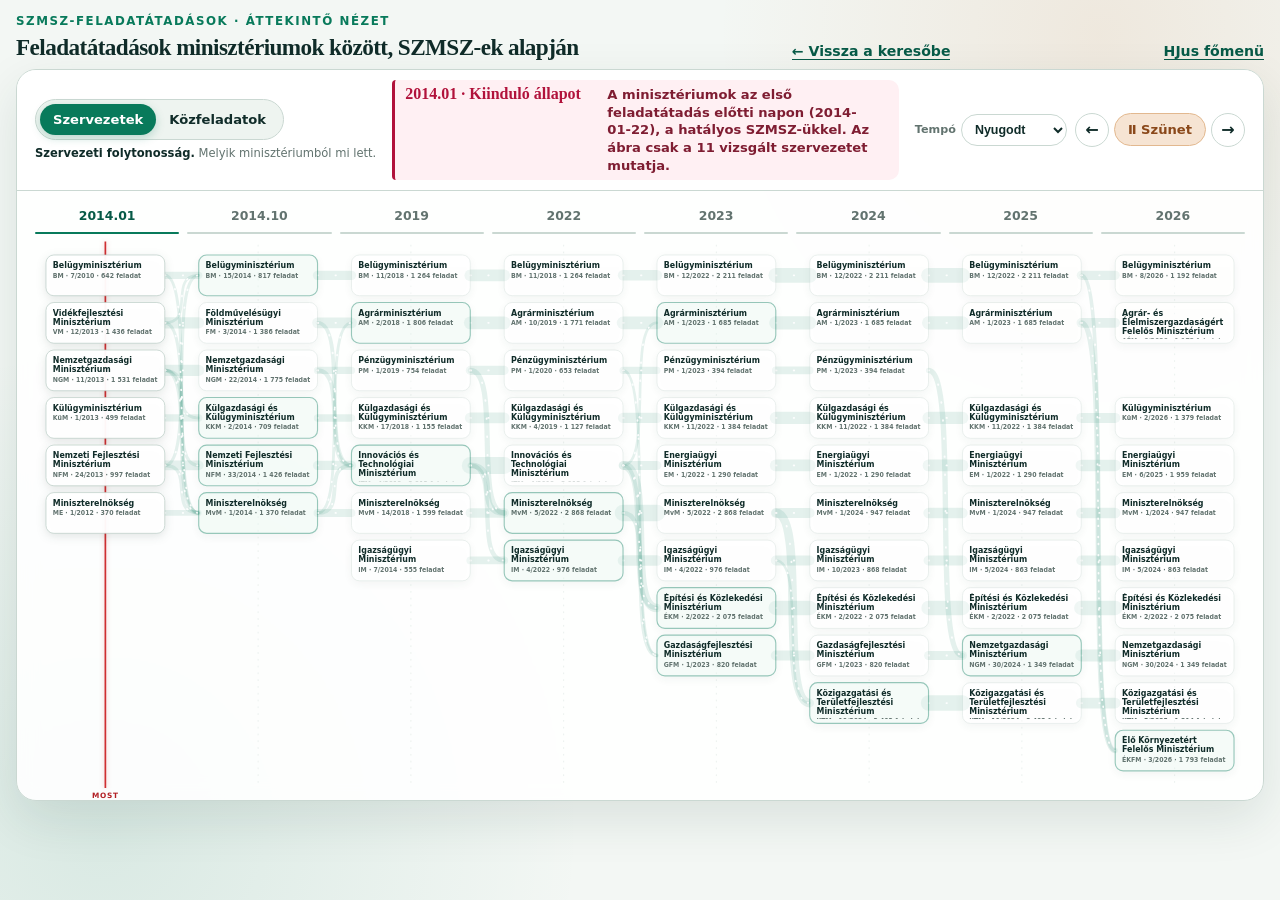
==== commit 53c3df07: "Ministry layer: cited sections, ME 2011-2014, classifications" ====
--- a/szmsz-transfer-overview.html
+++ b/szmsz-transfer-overview.html
@@ -645,11 +645,11 @@
   </div>
 
   <script>
-    const dates = [{"date": "2014-07-23", "year": "2014.07", "title": "Kiinduló állapot", "description": "A minisztériumok az első feladatátadás előtti napon (2014-07-23), a hatályos SZMSZ-ükkel. Az ábra csak a 11 vizsgált szervezetet mutatja.", "source": "SZMSZ-feladatfonalak", "sourceUrl": "cofog-organo.html"}, {"date": "2014-10-11", "year": "2014.10", "title": "8 átadás, 93 feladat", "period": "2014-07-24 – 2014-10-11", "description": "2014-07-24 – 2014-10-11. 27 feladat: NGM → MvM; 18 feladat: NFM → MvM; 12 feladat: NFM → BM; 11 feladat: NGM → NFM; és még 4 átadás. Bekötetlen gyenge jelölt: 1.", "source": "SZMSZ-feladatfonalak, átadási csomagok", "sourceUrl": "cofog-organo.html"}, {"date": "2019-03-01", "year": "2019", "title": "4 átadás, 133 feladat", "period": "2018-09-11 – 2019-03-01", "description": "2018-09-11 – 2019-03-01. 58 feladat: NGM → ITM; 38 feladat: MvM → ITM; 32 feladat: FM → ITM; 5 feladat: MvM → AM. Bekötetlen gyenge jelölt: 1.", "source": "SZMSZ-feladatfonalak, átadási csomagok", "sourceUrl": "cofog-organo.html"}, {"date": "2022-06-18", "year": "2022", "title": "3 átadás, 370 feladat", "period": "2022-06-12 – 2022-06-18", "description": "2022-06-12 – 2022-06-18. 185 feladat: ITM → MvM; 119 feladat: PM → MvM; 66 feladat: ITM → IM.", "source": "SZMSZ-feladatfonalak, átadási csomagok", "sourceUrl": "cofog-organo.html"}, {"date": "2023-07-01", "year": "2023", "title": "5 átadás, 650 feladat", "period": "2022-12-29 – 2023-07-01", "description": "2022-12-29 – 2023-07-01. 548 feladat: ITM → ÉKM; 63 feladat: MvM → ÉKM; 32 feladat: ITM → GFM; 4 feladat: PM → GFM; és még 1 átadás. Bekötetlen gyenge jelölt: 1.", "source": "SZMSZ-feladatfonalak, átadási csomagok", "sourceUrl": "cofog-organo.html"}, {"date": "2024-03-01", "year": "2024", "title": "2 átadás, 581 feladat", "period": "2024-03-01", "description": "2024-03-01. 580 feladat: MvM → KTM; 1 feladat: IM → KTM.", "source": "SZMSZ-feladatfonalak, átadási csomagok", "sourceUrl": "cofog-organo.html"}, {"date": "2025-01-01", "year": "2025", "title": "1 átadás, 134 feladat", "period": "2025-01-01", "description": "2025-01-01. 134 feladat: PM → NGM. Bekötetlen gyenge jelölt: 1.", "source": "SZMSZ-feladatfonalak, átadási csomagok", "sourceUrl": "cofog-organo.html"}, {"date": "2026-09-16", "year": "2026", "title": "2 átadás, 162 feladat", "period": "2026-09-16", "description": "2026-09-16. 135 feladat: AM → ÉKFM; 27 feladat: BM → ÉKFM.", "source": "SZMSZ-feladatfonalak, átadási csomagok", "sourceUrl": "cofog-organo.html"}];
-
-    const nodes = [{"id": "n0-pir:311607", "org": "pir:311607", "date": "2014-07-23", "x": 30, "y": 30, "name": "Belügyminisztérium", "meta": "BM · 7/2010 · 642 feladat", "codes": {"011120": 318, "013110": 1, "076020": 1, "076010": 1, "031010": 43, "034010": 2, "031042": 1, "031030": 1, "031060": 1, "031050": 2, "013370": 5, "013330": 10, "011320": 18, "044310": 98, "062010": 56, "018010": 49, "011210": 3, "032010": 27, "022010": 2, "025010": 3}, "merged": false}, {"id": "n0-pir:305679", "org": "pir:305679", "date": "2014-07-23", "x": 30, "y": 114, "name": "Vidékfejlesztési Minisztérium", "meta": "VM · 2/2014 · 1 382 feladat", "codes": {"011120": 323, "013340": 6, "098010": 18, "098040": 1, "042110": 138, "041120": 90, "011320": 22, "012210": 1, "053010": 151, "016040": 1, "056010": 9, "054010": 122, "042140": 18, "041210": 1, "042170": 82, "047320": 1, "043610": 1, "014010": 1, "011310": 27, "042120": 142, "042350": 43, "048010": 12, "074052": 1, "044210": 47, "082010": 1, "042210": 60, "042310": 28, "053020": 4, "063010": 8, "051010": 19, "076064": 2, "013210": 1, "041140": 1}, "merged": false}, {"id": "n0-pir:303390", "org": "pir:303390", "date": "2014-07-23", "x": 30, "y": 198, "name": "Nemzetgazdasági Minisztérium", "meta": "NGM · 11/2013 · 1 531 feladat", "codes": {"011120": 312, "041110": 277, "014010": 44, "011310": 7, "041210": 100, "098010": 53, "011210": 295, "036020": 1, "011220": 151, "102010": 15, "049010": 3, "013340": 2, "104052": 1, "013210": 29, "061010": 9, "011320": 9, "012110": 2, "011230": 3, "047470": 12, "044210": 50, "025090": 1, "047110": 12, "047460": 27, "041140": 38, "016040": 2, "022010": 13, "031010": 2, "025010": 3, "025020": 3, "044310": 15, "021020": 1, "044320": 2, "043610": 1, "032010": 1, "047310": 35}, "merged": false}, {"id": "n0-pir:311344", "org": "pir:311344", "date": "2014-07-23", "x": 30, "y": 282, "name": "Külügyminisztérium", "meta": "KüM · 1/2013 · 499 feladat", "codes": {"011310": 237, "011120": 199, "082044": 1, "011320": 10, "045210": 1, "109070": 1, "012110": 18, "041110": 17, "086030": 9, "014010": 5, "098010": 1}, "merged": false}, {"id": "n0-pir:764410", "org": "pir:764410", "date": "2014-07-23", "x": 30, "y": 366, "name": "Nemzeti Fejlesztési Minisztérium", "meta": "NFM · 24/2013 · 997 feladat", "codes": {"011120": 403, "011310": 11, "011320": 1, "043310": 17, "046010": 61, "013370": 29, "045310": 18, "045110": 94, "045410": 33, "043610": 58, "043110": 1, "044110": 2, "043510": 1, "053010": 32, "056010": 2, "063010": 10, "051010": 19, "041110": 15, "041140": 90, "013330": 1, "013340": 77, "013360": 2, "011210": 20}, "merged": false}, {"id": "n1-pir:311607", "org": "pir:311607", "date": "2014-10-11", "x": 300, "y": 30, "name": "Belügyminisztérium", "meta": "BM · 15/2014 · 817 feladat", "codes": {"011120": 368, "031060": 3, "013330": 26, "031010": 78, "013110": 15, "076020": 1, "076010": 1, "034010": 2, "031042": 1, "031030": 1, "031050": 2, "032010": 4, "033010": 1, "036010": 1, "011320": 22, "013370": 31, "046010": 20, "041210": 59, "063010": 106, "011210": 3, "018010": 41, "025010": 4, "022010": 2, "031080": 25}, "merged": true}, {"id": "n1-pir:305679", "org": "pir:305679", "date": "2014-10-11", "x": 300, "y": 114, "name": "Földművelésügyi Minisztérium", "meta": "FM · 3/2014 · 1 386 feladat", "codes": {"011120": 309, "098010": 30, "098040": 1, "013340": 18, "041120": 93, "042110": 155, "011320": 22, "012210": 1, "011310": 32, "016040": 4, "053010": 148, "014010": 1, "042120": 76, "041237": 1, "041210": 1, "041140": 3, "047320": 1, "048010": 13, "084010": 1, "082010": 9, "042350": 81, "053020": 4, "051010": 19, "056010": 9, "076064": 2, "013210": 1, "054010": 126, "043610": 1, "042140": 22, "042170": 83, "044210": 44, "074052": 1, "042210": 44, "042310": 30}, "merged": false}, {"id": "n1-pir:303390", "org": "pir:303390", "date": "2014-10-11", "x": 300, "y": 198, "name": "Nemzetgazdasági Minisztérium", "meta": "NGM · 22/2014 · 1 775 feladat", "codes": {"011120": 364, "041210": 100, "098010": 61, "011210": 297, "036020": 1, "102010": 16, "041110": 185, "011220": 155, "049010": 3, "013340": 2, "013210": 59, "104052": 1, "061010": 8, "011320": 5, "012110": 3, "011310": 5, "011230": 3, "047110": 11, "043610": 2, "047460": 37, "041140": 87, "044210": 43, "022010": 10, "031010": 2, "025010": 2, "025020": 1, "044310": 8, "047470": 1, "025090": 1, "021020": 1, "044320": 1, "032010": 1, "047310": 37, "013330": 262}, "merged": false}, {"id": "n1-pir:311344", "org": "pir:311344", "date": "2014-10-11", "x": 300, "y": 282, "name": "Külgazdasági és Külügyminisztérium", "meta": "KKM · 2/2014 · 709 feladat", "codes": {"011120": 252, "011310": 274, "013340": 10, "082044": 1, "041110": 52, "041140": 32, "047460": 1, "047470": 6, "011320": 12, "045210": 1, "109070": 1, "012110": 19, "086030": 39, "098010": 1, "014010": 7, "098040": 1}, "merged": true}, {"id": "n1-pir:764410", "org": "pir:764410", "date": "2014-10-11", "x": 300, "y": 366, "name": "Nemzeti Fejlesztési Minisztérium", "meta": "NFM · 33/2014 · 1 426 feladat", "codes": {"011120": 453, "041150": 4, "011310": 11, "011320": 1, "043310": 30, "046010": 104, "041110": 26, "045110": 128, "045310": 19, "045410": 34, "013330": 157, "043610": 150, "043110": 1, "044110": 2, "041140": 26, "043510": 1, "053010": 46, "056010": 67, "063010": 48, "051010": 19, "013340": 98, "013360": 1}, "merged": true}, {"id": "n1-pir:775290", "org": "pir:775290", "date": "2014-10-11", "x": 300, "y": 450, "name": "Miniszterelnökség", "meta": "MvM · 1/2014 · 1 369 feladat", "codes": {"011120": 647, "011310": 26, "013360": 5, "013330": 143, "084010": 17, "082010": 68, "014010": 70, "082070": 11, "054010": 1, "098010": 1, "042120": 52, "042350": 12, "042110": 40, "041110": 15, "013370": 19, "041140": 1, "011210": 57, "013340": 17, "046010": 25, "049010": 4, "043510": 2, "013210": 18, "044310": 30, "062010": 25, "013110": 10, "016040": 53}, "merged": true}, {"id": "n2-pir:311607", "org": "pir:311607", "date": "2019-03-01", "x": 570, "y": 30, "name": "Belügyminisztérium", "meta": "BM · 11/2018 · 1 264 feladat", "codes": {"011120": 540, "031010": 114, "013110": 60, "076020": 1, "076010": 1, "035010": 2, "014010": 5, "098010": 3, "034010": 2, "031042": 1, "031030": 1, "031060": 14, "031050": 78, "016030": 1, "031020": 1, "032010": 4, "033010": 1, "036010": 1, "013330": 34, "011320": 21, "013370": 52, "046010": 38, "041210": 65, "063010": 108, "018010": 44, "011210": 3, "031080": 30, "045110": 33, "025010": 4, "022010": 2}, "merged": false}, {"id": "n2-pir:305679", "org": "pir:305679", "date": "2019-03-01", "x": 570, "y": 114, "name": "Agrárminisztérium", "meta": "AM · 2/2018 · 1 806 feladat", "codes": {"011120": 382, "042110": 237, "013210": 4, "042120": 128, "014010": 1, "013340": 33, "011320": 24, "012210": 1, "011310": 28, "016040": 14, "082010": 25, "098010": 35, "098040": 1, "053020": 19, "053010": 127, "076064": 2, "056010": 30, "054010": 210, "041140": 2, "042140": 34, "042170": 55, "042310": 73, "044210": 53, "048010": 9, "042150": 1, "074052": 1, "042350": 101, "013330": 1, "041120": 98, "042210": 77}, "merged": true}, {"id": "n2-pir:303390", "org": "pir:303390", "date": "2019-03-01", "x": 570, "y": 198, "name": "Pénzügyminisztérium", "meta": "PM · 1/2019 · 754 feladat", "codes": {"011120": 243, "036020": 1, "041210": 88, "011220": 44, "041110": 47, "047470": 2, "011210": 82, "013210": 8, "061010": 3, "061030": 1, "011320": 18, "013340": 1, "041140": 24, "013330": 191, "047460": 1}, "merged": false}, {"id": "n2-pir:311344", "org": "pir:311344", "date": "2019-03-01", "x": 570, "y": 282, "name": "Külgazdasági és Külügyminisztérium", "meta": "KKM · 17/2018 · 1 155 feladat", "codes": {"011120": 473, "095020": 2, "098040": 24, "095010": 1, "013110": 1, "011310": 308, "013340": 7, "041140": 26, "047450": 12, "013330": 5, "041110": 88, "047470": 27, "012110": 39, "109070": 1, "012210": 6, "011320": 24, "063010": 21, "014010": 21, "045210": 1, "047310": 16, "081010": 6, "082044": 4, "083030": 1, "086030": 40, "098010": 1}, "merged": false}, {"id": "n2-pir:764410", "org": "pir:764410", "date": "2019-03-01", "x": 570, "y": 366, "name": "Innovációs és Technológiai Minisztérium", "meta": "ITM · 4/2019 · 3 012 feladat", "codes": {"011120": 490, "011310": 17, "013330": 252, "043310": 42, "013340": 20, "044210": 87, "044310": 6, "044320": 2, "047110": 3, "047460": 44, "041110": 96, "014010": 59, "046010": 88, "098010": 53, "043610": 124, "043110": 1, "044110": 2, "043510": 4, "053010": 158, "045110": 352, "051010": 125, "056010": 102, "063010": 68, "041140": 38, "031070": 41, "045410": 288, "045310": 188, "047310": 1, "045161": 5, "045210": 56, "045190": 57, "013210": 22}, "merged": true}, {"id": "n2-pir:775290", "org": "pir:775290", "date": "2019-03-01", "x": 570, "y": 450, "name": "Miniszterelnökség", "meta": "MvM · 14/2018 · 1 598 feladat", "codes": {"011120": 628, "011310": 25, "084010": 116, "062020": 16, "062010": 108, "043510": 72, "013340": 21, "013330": 73, "013360": 30, "013210": 21, "013370": 9, "013110": 47, "016030": 1, "011210": 50, "044310": 74, "082010": 47, "082070": 74, "054010": 1, "098010": 1, "011320": 46, "041110": 17, "016040": 95, "084040": 18, "109070": 8}, "merged": false}, {"id": "n2-pir:300070", "org": "pir:300070", "date": "2019-03-01", "x": 570, "y": 534, "name": "Igazságügyi Minisztérium", "meta": "IM · 7/2014 · 555 feladat", "codes": {"011120": 289, "083010": 1, "033010": 242, "041130": 14, "095020": 3, "041150": 6}, "merged": false}, {"id": "n3-pir:311607", "org": "pir:311607", "date": "2022-06-18", "x": 840, "y": 30, "name": "Belügyminisztérium", "meta": "BM · 11/2018 · 1 264 feladat", "codes": {"011120": 540, "031010": 114, "013110": 60, "076020": 1, "076010": 1, "035010": 2, "014010": 5, "098010": 3, "034010": 2, "031042": 1, "031030": 1, "031060": 14, "031050": 78, "016030": 1, "031020": 1, "032010": 4, "033010": 1, "036010": 1, "013330": 34, "011320": 21, "013370": 52, "046010": 38, "041210": 65, "063010": 108, "018010": 44, "011210": 3, "031080": 30, "045110": 33, "025010": 4, "022010": 2}, "merged": false}, {"id": "n3-pir:305679", "org": "pir:305679", "date": "2022-06-18", "x": 840, "y": 114, "name": "Agrárminisztérium", "meta": "AM · 10/2019 · 1 771 feladat", "codes": {"011120": 377, "042110": 228, "013210": 4, "042120": 132, "014010": 1, "013340": 35, "011320": 24, "012210": 1, "011310": 28, "016040": 14, "082010": 20, "098010": 34, "098040": 1, "053020": 45, "053010": 90, "076064": 2, "056010": 30, "054010": 208, "041140": 2, "042140": 34, "042170": 53, "042310": 70, "044210": 44, "048010": 7, "074052": 1, "042350": 103, "013330": 1, "042150": 20, "041120": 81, "042210": 81}, "merged": false}, {"id": "n3-pir:303390", "org": "pir:303390", "date": "2022-06-18", "x": 840, "y": 198, "name": "Pénzügyminisztérium", "meta": "PM · 1/2020 · 653 feladat", "codes": {"011120": 232, "036020": 1, "011220": 44, "041110": 47, "011210": 82, "013210": 8, "061010": 3, "061030": 1, "011320": 18, "013340": 1, "041140": 23, "013330": 190, "047470": 2, "047460": 1}, "merged": false}, {"id": "n3-pir:311344", "org": "pir:311344", "date": "2022-06-18", "x": 840, "y": 282, "name": "Külgazdasági és Külügyminisztérium", "meta": "KKM · 4/2019 · 1 127 feladat", "codes": {"011120": 448, "095020": 2, "098040": 25, "095010": 1, "013110": 1, "011310": 312, "013340": 7, "041140": 26, "047450": 12, "013330": 5, "041110": 90, "047470": 27, "012110": 41, "109070": 1, "012210": 6, "011320": 25, "063010": 21, "045210": 1, "014010": 27, "081010": 6, "086030": 38, "082044": 1, "098010": 1, "031080": 3}, "merged": false}, {"id": "n3-pir:764410", "org": "pir:764410", "date": "2022-06-18", "x": 840, "y": 366, "name": "Innovációs és Technológiai Minisztérium", "meta": "ITM · 4/2019 · 3 012 feladat", "codes": {"011120": 490, "011310": 17, "013330": 252, "043310": 42, "013340": 20, "044210": 87, "044310": 6, "044320": 2, "047110": 3, "047460": 44, "041110": 96, "014010": 59, "046010": 88, "098010": 53, "043610": 124, "043110": 1, "044110": 2, "043510": 4, "053010": 158, "045110": 352, "051010": 125, "056010": 102, "063010": 68, "041140": 38, "031070": 41, "045410": 288, "045310": 188, "047310": 1, "045161": 5, "045210": 56, "045190": 57, "013210": 22}, "merged": false}, {"id": "n3-pir:775290", "org": "pir:775290", "date": "2022-06-18", "x": 840, "y": 450, "name": "Miniszterelnökség", "meta": "MvM · 5/2022 · 2 868 feladat", "codes": {"011120": 950, "016040": 125, "084010": 121, "084040": 19, "062010": 23, "062020": 19, "013340": 28, "013330": 748, "044310": 35, "013360": 11, "011210": 86, "013110": 31, "013210": 22, "011310": 14, "016030": 1, "041120": 70, "013370": 37, "045161": 28, "047310": 1, "045110": 34, "081045": 22, "081030": 1, "047320": 10, "081071": 1, "041140": 118, "041110": 19, "082010": 21, "045310": 26, "043610": 41, "063010": 41, "051010": 44, "056010": 47, "047450": 4, "047460": 1, "098010": 14, "076010": 28, "107090": 27}, "merged": true}, {"id": "n3-pir:300070", "org": "pir:300070", "date": "2022-06-18", "x": 840, "y": 534, "name": "Igazságügyi Minisztérium", "meta": "IM · 4/2022 · 976 feladat", "codes": {"011120": 387, "033010": 291, "083010": 1, "084010": 1, "041150": 12, "013370": 29, "083030": 1, "041110": 120, "041130": 12, "095020": 11, "036020": 27, "034030": 5, "109030": 2, "011310": 77}, "merged": true}, {"id": "n4-pir:311607", "org": "pir:311607", "date": "2023-07-01", "x": 1110, "y": 30, "name": "Belügyminisztérium", "meta": "BM · 12/2022 · 2 211 feladat", "codes": {"011120": 649, "031010": 140, "045110": 39, "107090": 84, "013110": 58, "076010": 319, "076020": 67, "014010": 22, "035010": 2, "098010": 174, "034010": 2, "031042": 1, "031030": 1, "031060": 17, "031050": 86, "016030": 1, "031020": 1, "032010": 4, "033010": 1, "036010": 1, "013340": 31, "011320": 21, "013370": 16, "046010": 1, "041210": 75, "063010": 108, "013330": 26, "018010": 41, "011210": 3, "025010": 4, "022010": 2, "101240": 41, "109010": 119, "101270": 25, "104060": 29}, "merged": false}, {"id": "n4-pir:305679", "org": "pir:305679", "date": "2023-07-01", "x": 1110, "y": 114, "name": "Agrárminisztérium", "meta": "AM · 1/2023 · 1 685 feladat", "codes": {"011120": 376, "042110": 232, "013210": 4, "014010": 1, "042120": 149, "013340": 36, "042150": 21, "082010": 20, "016040": 14, "011320": 23, "012210": 1, "011310": 28, "054010": 208, "042140": 32, "042170": 54, "042310": 71, "098010": 32, "098040": 1, "044210": 44, "047110": 22, "053010": 2, "048010": 4, "074052": 1, "042350": 110, "013330": 1, "042210": 117, "041120": 81}, "merged": true}, {"id": "n4-pir:303390", "org": "pir:303390", "date": "2023-07-01", "x": 1110, "y": 198, "name": "Pénzügyminisztérium", "meta": "PM · 1/2023 · 394 feladat", "codes": {"011120": 189, "036020": 1, "011220": 51, "041110": 22, "011210": 82, "102010": 11, "011320": 22, "047470": 3, "061010": 3, "061030": 1, "013210": 9}, "merged": false}, {"id": "n4-pir:311344", "org": "pir:311344", "date": "2023-07-01", "x": 1110, "y": 282, "name": "Külgazdasági és Külügyminisztérium", "meta": "KKM · 11/2022 · 1 384 feladat", "codes": {"011120": 525, "011310": 374, "013340": 15, "043510": 65, "043310": 1, "086030": 23, "014010": 19, "098010": 3, "082044": 1, "098040": 34, "094260": 23, "095010": 3, "095020": 23, "013110": 1, "041140": 39, "047450": 13, "013330": 8, "041110": 81, "063010": 21, "012110": 39, "041210": 11, "045210": 1, "011320": 26, "043610": 3, "081010": 7, "109070": 18, "012210": 7}, "merged": false}, {"id": "n4-pir:764410", "org": "pir:764410", "date": "2023-07-01", "x": 1110, "y": 366, "name": "Energiaügyi Minisztérium", "meta": "EM · 1/2022 · 1 290 feladat", "codes": {"011120": 414, "013340": 39, "013330": 25, "011310": 18, "046010": 19, "041110": 2, "051010": 180, "053010": 238, "056010": 42, "053020": 63, "063010": 45, "043210": 29, "043110": 1, "043510": 38, "045110": 1, "043610": 58, "043310": 17, "044110": 1}, "merged": false}, {"id": "n4-pir:775290", "org": "pir:775290", "date": "2023-07-01", "x": 1110, "y": 450, "name": "Miniszterelnökség", "meta": "MvM · 5/2022 · 2 868 feladat", "codes": {"011120": 950, "016040": 125, "084010": 121, "084040": 19, "062010": 23, "062020": 19, "013340": 28, "013330": 748, "044310": 35, "013360": 11, "011210": 86, "013110": 31, "013210": 22, "011310": 14, "016030": 1, "041120": 70, "013370": 37, "045161": 28, "047310": 1, "045110": 34, "081045": 22, "081030": 1, "047320": 10, "081071": 1, "041140": 118, "041110": 19, "082010": 21, "045310": 26, "043610": 41, "063010": 41, "051010": 44, "056010": 47, "047450": 4, "047460": 1, "098010": 14, "076010": 28, "107090": 27}, "merged": false}, {"id": "n4-pir:300070", "org": "pir:300070", "date": "2023-07-01", "x": 1110, "y": 534, "name": "Igazságügyi Minisztérium", "meta": "IM · 4/2022 · 976 feladat", "codes": {"011120": 387, "033010": 291, "083010": 1, "084010": 1, "041150": 12, "013370": 29, "083030": 1, "041110": 120, "041130": 12, "095020": 11, "036020": 27, "034030": 5, "109030": 2, "011310": 77}, "merged": false}, {"id": "n4-pir:847395", "org": "pir:847395", "date": "2023-07-01", "x": 1110, "y": 618, "name": "Építési és Közlekedési Minisztérium", "meta": "ÉKM · 2/2022 · 2 075 feladat", "codes": {"011120": 374, "045110": 326, "011310": 25, "013340": 63, "013330": 28, "044310": 122, "081030": 15, "098010": 15, "062010": 96, "062020": 9, "045120": 7, "045310": 223, "045320": 14, "063010": 20, "063080": 6, "051010": 13, "043610": 13, "041110": 5, "082010": 54, "044320": 13, "049020": 28, "082070": 93, "031070": 42, "045410": 323, "043510": 1, "045210": 52, "045190": 84}, "merged": true}, {"id": "n4-pir:848392", "org": "pir:848392", "date": "2023-07-01", "x": 1110, "y": 702, "name": "Gazdaságfejlesztési Minisztérium", "meta": "GFM · 1/2023 · 820 feladat", "codes": {"011120": 263, "041110": 137, "013330": 14, "013340": 99, "047460": 28, "011320": 12, "033010": 2, "041150": 1, "011310": 1, "011210": 14, "061010": 6, "046010": 22, "044210": 68, "041210": 153}, "merged": true}, {"id": "n5-pir:311607", "org": "pir:311607", "date": "2024-03-01", "x": 1380, "y": 30, "name": "Belügyminisztérium", "meta": "BM · 12/2022 · 2 211 feladat", "codes": {"011120": 649, "031010": 140, "045110": 39, "107090": 84, "013110": 58, "076010": 319, "076020": 67, "014010": 22, "035010": 2, "098010": 174, "034010": 2, "031042": 1, "031030": 1, "031060": 17, "031050": 86, "016030": 1, "031020": 1, "032010": 4, "033010": 1, "036010": 1, "013340": 31, "011320": 21, "013370": 16, "046010": 1, "041210": 75, "063010": 108, "013330": 26, "018010": 41, "011210": 3, "025010": 4, "022010": 2, "101240": 41, "109010": 119, "101270": 25, "104060": 29}, "merged": false}, {"id": "n5-pir:305679", "org": "pir:305679", "date": "2024-03-01", "x": 1380, "y": 114, "name": "Agrárminisztérium", "meta": "AM · 1/2023 · 1 685 feladat", "codes": {"011120": 376, "042110": 232, "013210": 4, "014010": 1, "042120": 149, "013340": 36, "042150": 21, "082010": 20, "016040": 14, "011320": 23, "012210": 1, "011310": 28, "054010": 208, "042140": 32, "042170": 54, "042310": 71, "098010": 32, "098040": 1, "044210": 44, "047110": 22, "053010": 2, "048010": 4, "074052": 1, "042350": 110, "013330": 1, "042210": 117, "041120": 81}, "merged": false}, {"id": "n5-pir:303390", "org": "pir:303390", "date": "2024-03-01", "x": 1380, "y": 198, "name": "Pénzügyminisztérium", "meta": "PM · 1/2023 · 394 feladat", "codes": {"011120": 189, "036020": 1, "011220": 51, "041110": 22, "011210": 82, "102010": 11, "011320": 22, "047470": 3, "061010": 3, "061030": 1, "013210": 9}, "merged": false}, {"id": "n5-pir:311344", "org": "pir:311344", "date": "2024-03-01", "x": 1380, "y": 282, "name": "Külgazdasági és Külügyminisztérium", "meta": "KKM · 11/2022 · 1 384 feladat", "codes": {"011120": 525, "011310": 374, "013340": 15, "043510": 65, "043310": 1, "086030": 23, "014010": 19, "098010": 3, "082044": 1, "098040": 34, "094260": 23, "095010": 3, "095020": 23, "013110": 1, "041140": 39, "047450": 13, "013330": 8, "041110": 81, "063010": 21, "012110": 39, "041210": 11, "045210": 1, "011320": 26, "043610": 3, "081010": 7, "109070": 18, "012210": 7}, "merged": false}, {"id": "n5-pir:764410", "org": "pir:764410", "date": "2024-03-01", "x": 1380, "y": 366, "name": "Energiaügyi Minisztérium", "meta": "EM · 1/2022 · 1 290 feladat", "codes": {"011120": 414, "013340": 39, "013330": 25, "011310": 18, "046010": 19, "041110": 2, "051010": 180, "053010": 238, "056010": 42, "053020": 63, "063010": 45, "043210": 29, "043110": 1, "043510": 38, "045110": 1, "043610": 58, "043310": 17, "044110": 1}, "merged": false}, {"id": "n5-pir:775290", "org": "pir:775290", "date": "2024-03-01", "x": 1380, "y": 450, "name": "Miniszterelnökség", "meta": "MvM · 1/2024 · 947 feladat", "codes": {"011120": 434, "016040": 133, "084010": 118, "084040": 16, "062020": 18, "062010": 21, "013340": 35, "013330": 11, "044310": 39, "016030": 1, "013360": 10, "013110": 19, "013210": 20, "011310": 14, "047320": 3, "081071": 1, "045161": 28, "047310": 1, "045110": 5, "081045": 19, "081030": 1}, "merged": false}, {"id": "n5-pir:300070", "org": "pir:300070", "date": "2024-03-01", "x": 1380, "y": 534, "name": "Igazságügyi Minisztérium", "meta": "IM · 10/2023 · 868 feladat", "codes": {"011120": 369, "083030": 1, "095020": 13, "033010": 271, "041150": 12, "013370": 29, "036020": 28, "034030": 5, "109030": 2, "083010": 1, "084010": 1, "041110": 124, "041130": 12}, "merged": false}, {"id": "n5-pir:847395", "org": "pir:847395", "date": "2024-03-01", "x": 1380, "y": 618, "name": "Építési és Közlekedési Minisztérium", "meta": "ÉKM · 2/2022 · 2 075 feladat", "codes": {"011120": 374, "045110": 326, "011310": 25, "013340": 63, "013330": 28, "044310": 122, "081030": 15, "098010": 15, "062010": 96, "062020": 9, "045120": 7, "045310": 223, "045320": 14, "063010": 20, "063080": 6, "051010": 13, "043610": 13, "041110": 5, "082010": 54, "044320": 13, "049020": 28, "082070": 93, "031070": 42, "045410": 323, "043510": 1, "045210": 52, "045190": 84}, "merged": false}, {"id": "n5-pir:848392", "org": "pir:848392", "date": "2024-03-01", "x": 1380, "y": 702, "name": "Gazdaságfejlesztési Minisztérium", "meta": "GFM · 1/2023 · 820 feladat", "codes": {"011120": 263, "041110": 137, "013330": 14, "013340": 99, "047460": 28, "011320": 12, "033010": 2, "041150": 1, "011310": 1, "011210": 14, "061010": 6, "046010": 22, "044210": 68, "041210": 153}, "merged": false}, {"id": "n5-pir:849278", "org": "pir:849278", "date": "2024-03-01", "x": 1380, "y": 786, "name": "Közigazgatási és Területfejlesztési Minisztérium", "meta": "KTM · 10/2024 · 2 402 feladat", "codes": {"011120": 1026, "041140": 83, "041110": 1, "013330": 817, "041120": 68, "013110": 4, "013370": 36, "011210": 105, "013210": 3, "045110": 48, "045310": 1, "043610": 12, "063010": 43, "051010": 44, "098010": 26, "076010": 29, "109010": 28, "084010": 28}, "merged": true}, {"id": "n6-pir:311607", "org": "pir:311607", "date": "2025-01-01", "x": 1650, "y": 30, "name": "Belügyminisztérium", "meta": "BM · 12/2022 · 2 211 feladat", "codes": {"011120": 649, "031010": 140, "045110": 39, "107090": 84, "013110": 58, "076010": 319, "076020": 67, "014010": 22, "035010": 2, "098010": 174, "034010": 2, "031042": 1, "031030": 1, "031060": 17, "031050": 86, "016030": 1, "031020": 1, "032010": 4, "033010": 1, "036010": 1, "013340": 31, "011320": 21, "013370": 16, "046010": 1, "041210": 75, "063010": 108, "013330": 26, "018010": 41, "011210": 3, "025010": 4, "022010": 2, "101240": 41, "109010": 119, "101270": 25, "104060": 29}, "merged": false}, {"id": "n6-pir:305679", "org": "pir:305679", "date": "2025-01-01", "x": 1650, "y": 114, "name": "Agrárminisztérium", "meta": "AM · 1/2023 · 1 685 feladat", "codes": {"011120": 376, "042110": 232, "013210": 4, "014010": 1, "042120": 149, "013340": 36, "042150": 21, "082010": 20, "016040": 14, "011320": 23, "012210": 1, "011310": 28, "054010": 208, "042140": 32, "042170": 54, "042310": 71, "098010": 32, "098040": 1, "044210": 44, "047110": 22, "053010": 2, "048010": 4, "074052": 1, "042350": 110, "013330": 1, "042210": 117, "041120": 81}, "merged": false}, {"id": "n6-pir:311344", "org": "pir:311344", "date": "2025-01-01", "x": 1650, "y": 282, "name": "Külgazdasági és Külügyminisztérium", "meta": "KKM · 11/2022 · 1 384 feladat", "codes": {"011120": 525, "011310": 374, "013340": 15, "043510": 65, "043310": 1, "086030": 23, "014010": 19, "098010": 3, "082044": 1, "098040": 34, "094260": 23, "095010": 3, "095020": 23, "013110": 1, "041140": 39, "047450": 13, "013330": 8, "041110": 81, "063010": 21, "012110": 39, "041210": 11, "045210": 1, "011320": 26, "043610": 3, "081010": 7, "109070": 18, "012210": 7}, "merged": false}, {"id": "n6-pir:764410", "org": "pir:764410", "date": "2025-01-01", "x": 1650, "y": 366, "name": "Energiaügyi Minisztérium", "meta": "EM · 1/2022 · 1 290 feladat", "codes": {"011120": 414, "013340": 39, "013330": 25, "011310": 18, "046010": 19, "041110": 2, "051010": 180, "053010": 238, "056010": 42, "053020": 63, "063010": 45, "043210": 29, "043110": 1, "043510": 38, "045110": 1, "043610": 58, "043310": 17, "044110": 1}, "merged": false}, {"id": "n6-pir:775290", "org": "pir:775290", "date": "2025-01-01", "x": 1650, "y": 450, "name": "Miniszterelnökség", "meta": "MvM · 1/2024 · 947 feladat", "codes": {"011120": 434, "016040": 133, "084010": 118, "084040": 16, "062020": 18, "062010": 21, "013340": 35, "013330": 11, "044310": 39, "016030": 1, "013360": 10, "013110": 19, "013210": 20, "011310": 14, "047320": 3, "081071": 1, "045161": 28, "047310": 1, "045110": 5, "081045": 19, "081030": 1}, "merged": false}, {"id": "n6-pir:300070", "org": "pir:300070", "date": "2025-01-01", "x": 1650, "y": 534, "name": "Igazságügyi Minisztérium", "meta": "IM · 5/2024 · 863 feladat", "codes": {"011120": 359, "083030": 1, "095020": 13, "033010": 275, "041150": 12, "013370": 29, "036020": 29, "034030": 5, "109030": 2, "083010": 1, "084010": 1, "041110": 124, "041130": 12}, "merged": false}, {"id": "n6-pir:847395", "org": "pir:847395", "date": "2025-01-01", "x": 1650, "y": 618, "name": "Építési és Közlekedési Minisztérium", "meta": "ÉKM · 2/2022 · 2 075 feladat", "codes": {"011120": 374, "045110": 326, "011310": 25, "013340": 63, "013330": 28, "044310": 122, "081030": 15, "098010": 15, "062010": 96, "062020": 9, "045120": 7, "045310": 223, "045320": 14, "063010": 20, "063080": 6, "051010": 13, "043610": 13, "041110": 5, "082010": 54, "044320": 13, "049020": 28, "082070": 93, "031070": 42, "045410": 323, "043510": 1, "045210": 52, "045190": 84}, "merged": false}, {"id": "n6-pir:848392", "org": "pir:848392", "date": "2025-01-01", "x": 1650, "y": 702, "name": "Nemzetgazdasági Minisztérium", "meta": "NGM · 30/2024 · 1 349 feladat", "codes": {"011120": 391, "011320": 34, "041110": 196, "011310": 1, "047460": 33, "013340": 70, "013330": 14, "061010": 8, "061030": 1, "044210": 108, "025010": 23, "013210": 31, "033010": 2, "041150": 1, "036020": 1, "011210": 123, "046010": 26, "049010": 23, "047470": 8, "041210": 164, "011220": 59, "047110": 21, "102010": 11}, "merged": true}, {"id": "n6-pir:849278", "org": "pir:849278", "date": "2025-01-01", "x": 1650, "y": 786, "name": "Közigazgatási és Területfejlesztési Minisztérium", "meta": "KTM · 10/2024 · 2 402 feladat", "codes": {"011120": 1026, "041140": 83, "041110": 1, "013330": 817, "041120": 68, "013110": 4, "013370": 36, "011210": 105, "013210": 3, "045110": 48, "045310": 1, "043610": 12, "063010": 43, "051010": 44, "098010": 26, "076010": 29, "109010": 28, "084010": 28}, "merged": false}, {"id": "n7-pir:311607", "org": "pir:311607", "date": "2026-09-16", "x": 1920, "y": 30, "name": "Belügyminisztérium", "meta": "BM · 8/2026 · 1 192 feladat", "codes": {"011120": 520, "013110": 78, "031010": 168, "014010": 21, "076020": 1, "076010": 1, "034010": 1, "031042": 1, "031030": 1, "031060": 16, "031050": 61, "031020": 1, "036010": 1, "013340": 10, "011320": 19, "013330": 18, "013370": 31, "046010": 1, "025010": 22, "022010": 2, "032010": 3, "033010": 1, "031080": 41, "081010": 57, "081030": 50, "081041": 38, "081045": 28}, "merged": false}, {"id": "n7-pir:305679", "org": "pir:305679", "date": "2026-09-16", "x": 1920, "y": 114, "name": "Agrár- és Élelmiszergazdaságért Felelős Minisztérium", "meta": "AÉM · 6/2026 · 1 172 feladat", "codes": {"011120": 382, "042110": 304, "042120": 118, "011320": 21, "042170": 47, "011310": 28, "012210": 1, "042140": 6, "042350": 51, "041120": 88, "013340": 53, "047110": 34, "076070": 15, "044210": 1, "053010": 2, "098010": 15, "016040": 2, "048010": 3, "098040": 1}, "merged": false}, {"id": "n7-pir:311344", "org": "pir:311344", "date": "2026-09-16", "x": 1920, "y": 282, "name": "Külügyminisztérium", "meta": "KüM · 2/2026 · 1 379 feladat", "codes": {"011120": 714, "011310": 381, "031080": 3, "013340": 17, "095020": 4, "013110": 1, "013330": 9, "086030": 54, "082044": 1, "098040": 30, "094260": 33, "098010": 3, "109070": 16, "012110": 27, "041110": 28, "081010": 6, "063010": 6, "014010": 2, "043610": 1, "011320": 27, "012210": 14, "041140": 2}, "merged": false}, {"id": "n7-pir:764410", "org": "pir:764410", "date": "2026-09-16", "x": 1920, "y": 366, "name": "Energiaügyi Minisztérium", "meta": "EM · 6/2025 · 1 959 feladat", "codes": {"011120": 521, "011310": 17, "013340": 65, "013330": 219, "041110": 2, "051010": 203, "043610": 87, "053010": 256, "056010": 46, "053020": 61, "043210": 26, "043510": 38, "045110": 34, "043310": 66, "043110": 1, "044110": 1, "063010": 183, "046010": 43, "013390": 90}, "merged": false}, {"id": "n7-pir:775290", "org": "pir:775290", "date": "2026-09-16", "x": 1920, "y": 450, "name": "Miniszterelnökség", "meta": "MvM · 1/2024 · 947 feladat", "codes": {"011120": 434, "016040": 133, "084010": 118, "084040": 16, "062020": 18, "062010": 21, "013340": 35, "013330": 11, "044310": 39, "016030": 1, "013360": 10, "013110": 19, "013210": 20, "011310": 14, "047320": 3, "081071": 1, "045161": 28, "047310": 1, "045110": 5, "081045": 19, "081030": 1}, "merged": false}, {"id": "n7-pir:300070", "org": "pir:300070", "date": "2026-09-16", "x": 1920, "y": 534, "name": "Igazságügyi Minisztérium", "meta": "IM · 5/2024 · 863 feladat", "codes": {"011120": 359, "083030": 1, "095020": 13, "033010": 275, "041150": 12, "013370": 29, "036020": 29, "034030": 5, "109030": 2, "083010": 1, "084010": 1, "041110": 124, "041130": 12}, "merged": false}, {"id": "n7-pir:847395", "org": "pir:847395", "date": "2026-09-16", "x": 1920, "y": 618, "name": "Építési és Közlekedési Minisztérium", "meta": "ÉKM · 2/2022 · 2 075 feladat", "codes": {"011120": 374, "045110": 326, "011310": 25, "013340": 63, "013330": 28, "044310": 122, "081030": 15, "098010": 15, "062010": 96, "062020": 9, "045120": 7, "045310": 223, "045320": 14, "063010": 20, "063080": 6, "051010": 13, "043610": 13, "041110": 5, "082010": 54, "044320": 13, "049020": 28, "082070": 93, "031070": 42, "045410": 323, "043510": 1, "045210": 52, "045190": 84}, "merged": false}, {"id": "n7-pir:848392", "org": "pir:848392", "date": "2026-09-16", "x": 1920, "y": 702, "name": "Nemzetgazdasági Minisztérium", "meta": "NGM · 30/2024 · 1 349 feladat", "codes": {"011120": 391, "011320": 34, "041110": 196, "011310": 1, "047460": 33, "013340": 70, "013330": 14, "061010": 8, "061030": 1, "044210": 108, "025010": 23, "013210": 31, "033010": 2, "041150": 1, "036020": 1, "011210": 123, "046010": 26, "049010": 23, "047470": 8, "041210": 164, "011220": 59, "047110": 21, "102010": 11}, "merged": false}, {"id": "n7-pir:849278", "org": "pir:849278", "date": "2026-09-16", "x": 1920, "y": 786, "name": "Közigazgatási és Területfejlesztési Minisztérium", "meta": "KTM · 5/2025 · 1 314 feladat", "codes": {"011120": 883, "016030": 18, "041140": 116, "041110": 1, "013330": 43, "044310": 6, "041120": 68, "032010": 45, "013110": 4, "013370": 36, "011210": 43, "045110": 33, "081045": 18}, "merged": false}, {"id": "n7-pir:855437", "org": "pir:855437", "date": "2026-09-16", "x": 1920, "y": 870, "name": "Élő Környezetért Felelős Minisztérium", "meta": "ÉKFM · 3/2026 · 1 793 feladat", "codes": {"011120": 420, "013340": 45, "011310": 21, "013330": 49, "053010": 276, "056010": 72, "051010": 174, "063010": 262, "054010": 246, "042140": 8, "042110": 2, "042210": 108, "042180": 21}, "merged": true}];
-
-    const links = [{"from": "n0-pir:311607", "to": "n1-pir:311607", "event": "2014-10-11", "fromOrg": "pir:311607", "toOrg": "pir:311607", "task": "cont", "weight": 12.9, "label": "353 feladatfonal folytatódik", "n": 353, "codes": {"013110": 1, "011120": 225, "076020": 1, "076010": 1, "031010": 38, "034010": 2, "031042": 1, "031030": 1, "031060": 1, "031050": 2, "013370": 5, "013330": 8, "011320": 17, "018010": 39, "011210": 3, "022010": 2, "032010": 3, "025010": 3}}, {"from": "n0-pir:305679", "to": "n1-pir:305679", "event": "2014-10-11", "fromOrg": "pir:305679", "toOrg": "pir:305679", "task": "cont", "weight": 19.7, "label": "1103 feladatfonal folytatódik", "n": 1103, "codes": {"042350": 34, "042120": 40, "042110": 105, "042140": 18, "074052": 1, "042170": 79, "044210": 43, "082010": 1, "042210": 37, "042310": 28, "053010": 129, "051010": 19, "056010": 9, "013210": 1, "011120": 271, "041140": 1, "054010": 107, "013340": 6, "053020": 4, "098010": 17, "098040": 1, "041120": 87, "011320": 18, "016040": 1, "041210": 1, "043610": 1, "011310": 27, "076064": 2, "012210": 1, "048010": 12, "047320": 1, "014010": 1}}, {"from": "n0-pir:303390", "to": "n1-pir:303390", "event": "2014-10-11", "fromOrg": "pir:303390", "toOrg": "pir:303390", "task": "cont", "weight": 19.8, "label": "1118 feladatfonal folytatódik", "n": 1118, "codes": {"098010": 44, "011120": 232, "041110": 132, "049010": 3, "041210": 92, "047310": 14, "011210": 285, "036020": 1, "102010": 15, "011220": 144, "013340": 2, "104052": 1, "013210": 26, "011320": 5, "012110": 2, "011310": 5, "061010": 8, "044310": 8, "044210": 36, "044320": 1, "043610": 1, "041140": 17, "047470": 1, "025090": 1, "021020": 1, "011230": 3, "047110": 5, "047460": 17, "022010": 10, "031010": 2, "025010": 2, "025020": 1, "032010": 1}}, {"from": "n0-pir:311344", "to": "n1-pir:311344", "event": "2014-10-11", "fromOrg": "pir:311344", "toOrg": "pir:311344", "task": "cont", "weight": 12.9, "label": "351 feladatfonal folytatódik", "n": 351, "codes": {"011120": 128, "011310": 167, "011320": 10, "045210": 1, "012110": 18, "041110": 15, "082044": 1, "109070": 1, "086030": 4, "014010": 5, "098010": 1}}, {"from": "n0-pir:764410", "to": "n1-pir:764410", "event": "2014-10-11", "fromOrg": "pir:764410", "toOrg": "pir:764410", "task": "cont", "weight": 17.2, "label": "773 feladatfonal folytatódik", "n": 773, "codes": {"011120": 377, "011310": 11, "011320": 1, "043310": 17, "041140": 13, "013360": 1, "046010": 25, "045110": 92, "045310": 18, "045410": 33, "043610": 52, "053010": 26, "051010": 19, "043110": 1, "044110": 2, "013340": 71, "043510": 1, "056010": 2, "063010": 8, "041110": 3}}, {"from": "n0-pir:303390", "to": "n1-pir:775290", "event": "2014-10-11", "fromOrg": "pir:303390", "toOrg": "pir:775290", "task": "d01", "weight": 6.5, "label": "27 feladat: NGM → MvM · Általános K+F politika 27", "taskLabel": "27 feladat · általános K+F politika", "pair": "NGM → MvM", "n": 27, "codes": {"014010": 27}, "threads": [1826, 1828, 1832, 1834, 1836, 1842, 1844, 1845, 1852, 1853, 1854, 1855, 1860, 1862, 3083, 3086, 3087, 3088, 3089, 3090, 3094, 3096, 3097, 3098, 3099, 3100, 3101]}, {"from": "n0-pir:764410", "to": "n1-pir:775290", "event": "2014-10-11", "fromOrg": "pir:764410", "toOrg": "pir:775290", "task": "d01", "weight": 6.0, "label": "18 feladat: NFM → MvM · Az államháztartás igazgatása, ellenőrzése 11; Általános gazdasági és kereskedelmi ügyek igazgatása 5; Hírközlés és az információs társadalom fejlesztésének igazgatása és támogatása 2", "taskLabel": "18 feladat · államháztartás", "pair": "NFM → MvM", "n": 18, "codes": {"011210": 11, "041110": 5, "046010": 2}, "threads": [17004, 17378, 17379, 17381, 17387, 17391, 17392, 17394, 17395, 17399, 17447, 17448, 17819, 17820, 17889, 17890, 17908, 17993]}, {"from": "n0-pir:764410", "to": "n1-pir:311607", "event": "2014-10-11", "fromOrg": "pir:764410", "toOrg": "pir:311607", "task": "d01", "weight": 5.6, "label": "12 feladat: NFM → BM · Informatikai fejlesztések, szolgáltatások 11; Hírközlés és az információs társadalom fejlesztésének igazgatása és támogatása 1", "taskLabel": "12 feladat · informatikai fejlesztések, szolgáltatások", "pair": "NFM → BM", "n": 12, "codes": {"013370": 11, "046010": 1}, "threads": [13822, 13823, 13825, 13835, 13838, 13839, 13843, 13846, 13847, 13853, 13854, 13855]}, {"from": "n0-pir:303390", "to": "n1-pir:764410", "event": "2014-10-11", "fromOrg": "pir:303390", "toOrg": "pir:764410", "task": "d04", "weight": 5.6, "label": "11 feladat: NGM → NFM · Általános gazdasági és kereskedelmi ügyek igazgatása 11", "taskLabel": "11 feladat · általános gazdasági és kereskedelmi ügyek", "pair": "NGM → NFM", "n": 11, "codes": {"041110": 11}, "threads": [980, 981, 990, 991, 992, 997, 1046, 1896, 1919, 3517, 3518]}, {"from": "n0-pir:305679", "to": "n1-pir:775290", "event": "2014-10-11", "fromOrg": "pir:305679", "toOrg": "pir:775290", "task": "d04", "weight": 5.5, "label": "10 feladat: VM → MvM · Halászat igazgatása és támogatása 9; Mezőgazdasági támogatások 1", "taskLabel": "10 feladat · halászat", "pair": "VM → MvM", "n": 10, "codes": {"042120": 1, "042350": 9}, "threads": [6171, 7146, 7148, 7149, 7150, 7151, 7152, 7153, 7154, 7155]}, {"from": "n0-pir:311607", "to": "n1-pir:775290", "event": "2014-10-11", "fromOrg": "pir:311607", "toOrg": "pir:775290", "task": "d06", "weight": 5.3, "label": "7 feladat: BM → MvM · Településfejlesztés igazgatása 6; Építésügy igazgatása 1", "taskLabel": "7 feladat · településfejlesztés", "pair": "BM → MvM", "n": 7, "codes": {"062010": 6, "044310": 1}, "threads": [13392, 13421, 13422, 13423, 13428, 13430, 13463]}, {"from": "n0-pir:303390", "to": "n1-pir:311344", "event": "2014-10-11", "fromOrg": "pir:303390", "toOrg": "pir:311344", "task": "d04", "weight": 5.2, "label": "6 feladat: NGM → KKM · Általános gazdasági és kereskedelmi ügyek igazgatása 4; Kis- és középvállalkozások működési és fejlesztési támogatásai 1; Működőtőke-beruházások komplex támogatásai 1", "taskLabel": "6 feladat · általános gazdasági és kereskedelmi ügyek", "pair": "NGM → KKM", "n": 6, "codes": {"041110": 4, "047460": 1, "047470": 1}, "threads": [2863, 2904, 3501, 3530, 3590, 3606]}, {"from": "n0-pir:305679", "to": "n1-pir:311607", "event": "2014-10-11", "fromOrg": "pir:305679", "toOrg": "pir:311607", "task": "d06", "weight": 4.7, "label": "2 feladat: VM → BM · Vízügy igazgatása 2", "taskLabel": "2 feladat · vízügy", "pair": "VM → BM", "n": 2, "codes": {"063010": 2}, "threads": [6832, 6915]}, {"from": "n1-pir:311607", "to": "n2-pir:311607", "event": "2019-03-01", "fromOrg": "pir:311607", "toOrg": "pir:311607", "task": "cont", "weight": 16.6, "label": "705 feladatfonal folytatódik", "n": 705, "codes": {"063010": 104, "013110": 13, "011120": 329, "076020": 1, "076010": 1, "031010": 57, "034010": 2, "031042": 1, "031030": 1, "031060": 1, "031050": 2, "013370": 12, "013330": 23, "011320": 21, "018010": 41, "011210": 3, "022010": 2, "032010": 4, "025010": 4, "033010": 1, "036010": 1, "046010": 8, "041210": 51, "031080": 22}}, {"from": "n1-pir:305679", "to": "n2-pir:305679", "event": "2019-03-01", "fromOrg": "pir:305679", "toOrg": "pir:305679", "task": "cont", "weight": 19.1, "label": "1014 feladatfonal folytatódik", "n": 1014, "codes": {"042350": 52, "042120": 31, "042110": 102, "042140": 22, "074052": 1, "042170": 42, "044210": 37, "082010": 6, "042210": 43, "042310": 30, "053010": 101, "056010": 7, "011120": 244, "041140": 2, "054010": 102, "013340": 16, "053020": 4, "098010": 24, "098040": 1, "041120": 83, "011320": 20, "016040": 4, "011310": 27, "076064": 2, "012210": 1, "048010": 9, "014010": 1}}, {"from": "n1-pir:303390", "to": "n2-pir:303390", "event": "2019-03-01", "fromOrg": "pir:303390", "toOrg": "pir:303390", "task": "cont", "weight": 13.0, "label": "358 feladatfonal folytatódik", "n": 358, "codes": {"013330": 87, "011120": 133, "041210": 14, "011210": 50, "036020": 1, "041140": 15, "011220": 27, "041110": 18, "013210": 6, "061010": 2, "013340": 1, "011320": 3, "047460": 1}}, {"from": "n1-pir:311344", "to": "n2-pir:311344", "event": "2019-03-01", "fromOrg": "pir:311344", "toOrg": "pir:311344", "task": "cont", "weight": 13.2, "label": "378 feladatfonal folytatódik", "n": 378, "codes": {"011120": 148, "011310": 127, "011320": 11, "045210": 1, "041110": 42, "041140": 18, "047470": 5, "012110": 9, "086030": 7, "014010": 7, "082044": 1, "109070": 1, "098010": 1}}, {"from": "n1-pir:764410", "to": "n2-pir:764410", "event": "2019-03-01", "fromOrg": "pir:764410", "toOrg": "pir:764410", "task": "cont", "weight": 16.4, "label": "685 feladatfonal folytatódik", "n": 685, "codes": {"063010": 42, "056010": 34, "043610": 31, "013330": 72, "011120": 185, "011310": 11, "043310": 28, "041140": 14, "046010": 58, "045110": 95, "045310": 19, "045410": 23, "053010": 27, "051010": 19, "043110": 1, "044110": 2, "041110": 23, "043510": 1}}, {"from": "n1-pir:775290", "to": "n2-pir:775290", "event": "2019-03-01", "fromOrg": "pir:775290", "toOrg": "pir:775290", "task": "cont", "weight": 14.1, "label": "457 feladatfonal folytatódik", "n": 457, "codes": {"011120": 263, "013360": 5, "084010": 2, "082010": 23, "082070": 11, "054010": 1, "098010": 1, "013330": 22, "011310": 2, "011210": 36, "013210": 1, "044310": 16, "062010": 17, "013370": 9, "016040": 48}}, {"from": "n1-pir:303390", "to": "n2-pir:764410", "event": "2019-03-01", "fromOrg": "pir:303390", "toOrg": "pir:764410", "task": "d09", "weight": 7.6, "label": "58 feladat: NGM → ITM · Oktatás igazgatása 30; Kis- és középvállalkozások működési és fejlesztési támogatásai 17; Feldolgozóipar igazgatása és támogatása 5; Építésügy igazgatása 3; Általános gazdasági és kereskedelmi ügyek igazgatása 2", "taskLabel": "58 feladat · oktatás, kis- és középvállalkozások működési és fejlesztési támogatásai", "pair": "NGM → ITM", "n": 58, "codes": {"098010": 30, "041110": 2, "047460": 17, "043610": 1, "044210": 5, "044310": 3}, "threads": [1873, 1894, 1903, 1904, 1906, 1918, 1923, 1925, 2019, 2020, 2021, 2028, 2038, 2040, 2048, 2057, 2058, 2072, 2075, 2733, 2734, 2748, 2896, 3148, 3150, 3153, 3156, 3157, 3158, 3159, 3162, 3164, 3165, 3498, 3509, 3520, 3525, 3542, 3549, 3556, 3774, 3779, 3780, 3781, 3783, 3784, 3849, 3850, 3851, 3853, 3858, 3859, 3860, 3861, 3867, 4616, 4618, 4619]}, {"from": "n1-pir:775290", "to": "n2-pir:764410", "event": "2019-03-01", "fromOrg": "pir:775290", "toOrg": "pir:764410", "task": "d01", "weight": 6.9, "label": "38 feladat: MvM → ITM · Pályázat- és támogatáskezelés, ellenőrzés 22; Általános gazdasági és kereskedelmi ügyek igazgatása 9; Kormányzati igazgatási tevékenység 6; Területfejlesztés igazgatása 1", "taskLabel": "38 feladat · pályázat- és támogatáskezelés, ellenőrzés, általános gazdasági és kereskedelmi ügyek", "pair": "MvM → ITM", "n": 38, "codes": {"013330": 22, "011120": 6, "041110": 9, "041140": 1}, "threads": [17447, 17448, 17819, 20643, 20646, 20647, 20648, 20649, 20650, 20661, 20663, 20679, 20681, 20683, 20685, 20691, 20695, 20699, 20700, 20703, 20707, 20717, 20718, 20741, 20744, 20747, 20749, 20752, 20767, 20796, 20797, 20799, 20803, 20804, 20805, 20806, 20812, 20813]}, {"from": "n1-pir:305679", "to": "n2-pir:764410", "event": "2019-03-01", "fromOrg": "pir:305679", "toOrg": "pir:764410", "task": "d05", "weight": 6.7, "label": "32 feladat: FM → ITM · Hulladékgazdálkodás igazgatása 31; Vízügy igazgatása 1", "taskLabel": "32 feladat · hulladékgazdálkodás", "pair": "FM → ITM", "n": 32, "codes": {"051010": 31, "063010": 1}, "threads": [6538, 6545, 6555, 7768, 7827, 7828, 7829, 7841, 7842, 7843, 7848, 7850, 7851, 7852, 7853, 7854, 7855, 7864, 7866, 7868, 7869, 7871, 7873, 7874, 7878, 7881, 7883, 7884, 7885, 7887, 7888, 7890]}, {"from": "n1-pir:775290", "to": "n2-pir:305679", "event": "2019-03-01", "fromOrg": "pir:775290", "toOrg": "pir:305679", "task": "d04", "weight": 5.1, "label": "5 feladat: MvM → AM · Halászat igazgatása és támogatása 3; Mezőgazdasági támogatások 2", "taskLabel": "5 feladat · halászat", "pair": "MvM → AM", "n": 5, "codes": {"042120": 2, "042350": 3}, "threads": [8422, 8423, 8424, 8446, 8448]}, {"from": "n2-pir:311607", "to": "n3-pir:311607", "event": "2022-06-18", "fromOrg": "pir:311607", "toOrg": "pir:311607", "task": "cont", "weight": 20.8, "label": "1264 feladatfonal folytatódik", "n": 1264, "codes": {"013110": 60, "011120": 540, "076020": 1, "076010": 1, "031010": 114, "034010": 2, "031042": 1, "031030": 1, "031060": 14, "031050": 78, "013370": 52, "013330": 34, "011320": 21, "018010": 44, "011210": 3, "022010": 2, "032010": 4, "025010": 4, "033010": 1, "036010": 1, "046010": 38, "041210": 65, "063010": 108, "031080": 30, "035010": 2, "014010": 5, "098010": 3, "016030": 1, "031020": 1, "045110": 33}}, {"from": "n2-pir:305679", "to": "n3-pir:305679", "event": "2022-06-18", "fromOrg": "pir:305679", "toOrg": "pir:305679", "task": "cont", "weight": 22.6, "label": "1544 feladatfonal folytatódik", "n": 1544, "codes": {"053020": 12, "053010": 71, "056010": 29, "054010": 204, "042140": 32, "042110": 196, "042170": 28, "044210": 43, "042120": 88, "013210": 4, "042150": 1, "042350": 97, "013330": 1, "011120": 356, "013340": 32, "041120": 77, "042210": 72, "042310": 67, "098010": 33, "011320": 24, "012210": 1, "011310": 28, "048010": 7, "014010": 1, "074052": 1, "082010": 20, "041140": 2, "098040": 1, "016040": 14, "076064": 2}}, {"from": "n2-pir:303390", "to": "n3-pir:303390", "event": "2022-06-18", "fromOrg": "pir:303390", "toOrg": "pir:303390", "task": "cont", "weight": 16.0, "label": "642 feladatfonal folytatódik", "n": 642, "codes": {"013330": 187, "011120": 226, "011210": 80, "036020": 1, "041140": 23, "011220": 44, "041110": 47, "013210": 8, "061010": 3, "047470": 2, "061030": 1, "011320": 18, "013340": 1, "047460": 1}}, {"from": "n2-pir:311344", "to": "n3-pir:311344", "event": "2022-06-18", "fromOrg": "pir:311344", "toOrg": "pir:311344", "task": "cont", "weight": 19.3, "label": "1039 feladatfonal folytatódik", "n": 1039, "codes": {"014010": 21, "011120": 412, "011310": 287, "011320": 21, "045210": 1, "041110": 86, "041140": 26, "047470": 27, "012110": 38, "086030": 32, "095020": 2, "013110": 1, "012210": 6, "013340": 7, "047450": 12, "098040": 24, "095010": 1, "063010": 21, "013330": 5, "081010": 6, "109070": 1, "082044": 1, "098010": 1}}, {"from": "n2-pir:764410", "to": "n3-pir:764410", "event": "2022-06-18", "fromOrg": "pir:764410", "toOrg": "pir:764410", "task": "cont", "weight": 30.0, "label": "3012 feladatfonal folytatódik", "n": 3012, "codes": {"011120": 490, "011310": 17, "043310": 42, "041140": 38, "046010": 88, "045110": 352, "045310": 188, "047110": 3, "045410": 288, "053010": 158, "043610": 124, "051010": 125, "043110": 1, "044110": 2, "041110": 96, "043510": 4, "056010": 102, "063010": 68, "013330": 252, "047460": 44, "098010": 53, "013340": 20, "044210": 87, "044320": 2, "044310": 6, "014010": 59, "031070": 41, "047310": 1, "045161": 5, "045210": 56, "045190": 57, "013210": 22}}, {"from": "n2-pir:775290", "to": "n3-pir:775290", "event": "2022-06-18", "fromOrg": "pir:775290", "toOrg": "pir:775290", "task": "cont", "weight": 16.7, "label": "717 feladatfonal folytatódik", "n": 717, "codes": {"011120": 408, "011210": 34, "013360": 11, "013340": 8, "016040": 85, "084010": 99, "084040": 14, "013330": 16, "011310": 4, "062010": 1, "013210": 4, "013110": 31, "016030": 1, "044310": 1}}, {"from": "n2-pir:300070", "to": "n3-pir:300070", "event": "2022-06-18", "fromOrg": "pir:300070", "toOrg": "pir:300070", "task": "cont", "weight": 13.8, "label": "429 feladatfonal folytatódik", "n": 429, "codes": {"011120": 230, "083010": 1, "033010": 178, "041130": 11, "095020": 3, "041150": 6}}, {"from": "n2-pir:764410", "to": "n3-pir:775290", "event": "2022-06-18", "fromOrg": "pir:764410", "toOrg": "pir:775290", "task": "d01", "weight": 10.4, "label": "185 feladat: ITM → MvM · Pályázat- és támogatáskezelés, ellenőrzés 106; Kormányzati igazgatási tevékenység 27; Közúti közlekedés igazgatása és támogatása 19; Területfejlesztés igazgatása 10; Általános gazdasági és kereskedelmi ügyek igazgatása 6", "taskLabel": "185 feladat · pályázat- és támogatáskezelés, ellenőrzés, kormányzati igazgatási tevékenység", "pair": "ITM → MvM", "n": 185, "codes": {"011120": 27, "013330": 106, "041140": 10, "045110": 19, "045161": 5, "063010": 1, "056010": 4, "045310": 1, "047310": 1, "043610": 4, "041110": 6, "013210": 1}, "threads": [17819, 18183, 18184, 18185, 18186, 18187, 18188, 18189, 18191, 18194, 18196, 18214, 18216, 18232, 18249, 18250, 18251, 18256, 18258, 18264, 18280, 18442, 18515, 18516, 18517, 18518, 18519, 18520, 18521, 18526, 18538, 18549, 18551, 18557, 18559, 18560, 18562, 18563, 18565, 18566, 18567, 18568, 18569, 18572, 18573, 18576, 18578, 18579, 18581, 18582, 18583, 19514, 19518, 19519, 19520, 19523, 19525, 19526, 19528, 19529, 19531, 19532, 19538, 19539, 19540, 19541, 19542, 19543, 19552, 19555, 19556, 19557, 19560, 19563, 19607, 19608, 19610, 19615, 19616, 19618, 19619, 19620, 19621, 19622, 19627, 19663, 19670, 19672, 19674, 19898, 19899, 19900, 19901, 19903, 19907, 19911, 19917, 19918, 19919, 19922, 19923, 19976, 19978, 19979, 19992, 19993, 19994, 19995, 19996, 19997, 19999, 20000, 20004, 20007, 20008, 20009, 20010, 20011, 20012, 20013, 20014, 20016, 20019, 20020, 20023, 20030, 20067, 20068, 20069, 20070, 20078, 20649, 20650, 20662, 20664, 20666, 20668, 20669, 20670, 20671, 20674, 20679, 20680, 20681, 20683, 20684, 20690, 20691, 20692, 20693, 20695, 20696, 20697, 20698, 20700, 20701, 20702, 20703, 20705, 20707, 20711, 20713, 20714, 20725, 20727, 20728, 20730, 20731, 20737, 20738, 20743, 20757, 20767, 20768, 20793, 20795, 20796, 20797, 20798, 20802, 20805, 20810, 20811, 20813, 20814]}, {"from": "n2-pir:303390", "to": "n3-pir:775290", "event": "2022-06-18", "fromOrg": "pir:303390", "toOrg": "pir:775290", "task": "d01", "weight": 9.2, "label": "119 feladat: PM → MvM · Pályázat- és támogatáskezelés, ellenőrzés 85; Területfejlesztés igazgatása 19; Kormányzati igazgatási tevékenység 14; Kis- és középvállalkozások működési és fejlesztési támogatásai 1", "taskLabel": "119 feladat · pályázat- és támogatáskezelés, ellenőrzés", "pair": "PM → MvM", "n": 119, "codes": {"013330": 85, "011120": 14, "041140": 19, "047460": 1}, "threads": [3958, 3969, 3975, 3988, 4005, 4012, 4053, 4056, 4069, 4071, 4075, 4076, 4082, 4121, 4122, 4124, 4128, 4136, 4138, 4139, 4143, 4144, 4159, 4189, 4190, 4195, 4197, 4198, 4201, 4212, 4219, 4248, 4249, 4251, 4253, 4257, 4258, 4259, 4261, 4262, 4279, 4289, 4294, 4296, 4297, 4298, 4309, 4310, 4318, 4319, 4329, 4330, 4331, 4333, 4335, 4338, 4340, 4342, 4346, 4347, 4680, 4687, 4688, 4705, 4706, 4714, 4715, 4719, 4720, 4722, 4725, 5074, 5076, 5077, 5078, 5079, 5083, 5085, 5087, 5089, 5090, 5094, 5131, 5135, 5165, 5167, 5173, 5177, 5211, 5212, 5220, 5222, 5224, 5235, 5236, 5237, 5243, 5244, 5245, 5251, 5252, 5253, 5254, 5378, 5379, 5380, 5381, 5383, 5384, 5386, 5387, 5403, 5404, 5408, 5413, 5415, 5417, 5421, 5430]}, {"from": "n2-pir:764410", "to": "n3-pir:300070", "event": "2022-06-18", "fromOrg": "pir:764410", "toOrg": "pir:300070", "task": "d04", "weight": 7.8, "label": "66 feladat: ITM → IM · Általános gazdasági és kereskedelmi ügyek igazgatása 33", "taskLabel": "66 feladat · általános gazdasági és kereskedelmi ügyek", "pair": "ITM → IM", "n": 66, "codes": {"041110": 33}, "threads": [979, 980, 981, 982, 990, 991, 992, 996, 997, 998, 1006, 1007, 1008, 1010, 1011, 1012, 1013, 1014, 1015, 1016, 1017, 1018, 1021, 1022, 1024, 1028, 1029, 1030, 1031, 1032, 1033, 1036, 1037, 1039, 1040, 1043, 1045, 1046, 1047, 1051, 1053, 1054, 1061, 1062, 1063, 1064, 1065, 1066, 1067, 1068, 1079, 1080, 1081, 1082, 1083, 1086, 1087, 1088, 1089, 1090, 1091, 1093, 1094, 1095, 1096, 1097]}, {"from": "n3-pir:311607", "to": "n4-pir:311607", "event": "2023-07-01", "fromOrg": "pir:311607", "toOrg": "pir:311607", "task": "cont", "weight": 18.6, "label": "949 feladatfonal folytatódik", "n": 949, "codes": {"011120": 414, "013370": 16, "041210": 63, "063010": 107, "018010": 39, "013330": 13, "031050": 76, "045110": 32, "031010": 95, "031060": 13, "076020": 1, "076010": 1, "034010": 2, "031042": 1, "031030": 1, "011320": 20, "011210": 3, "022010": 2, "032010": 4, "025010": 4, "013110": 27, "033010": 1, "036010": 1, "046010": 1, "035010": 2, "014010": 5, "098010": 3, "016030": 1, "031020": 1}}, {"from": "n3-pir:305679", "to": "n4-pir:305679", "event": "2023-07-01", "fromOrg": "pir:305679", "toOrg": "pir:305679", "task": "cont", "weight": 22.3, "label": "1499 feladatfonal folytatódik", "n": 1499, "codes": {"054010": 207, "042140": 32, "042110": 178, "042170": 53, "044210": 43, "042120": 121, "013210": 4, "042150": 19, "042350": 100, "013330": 1, "011120": 350, "013340": 35, "041120": 81, "042210": 81, "042310": 70, "098010": 30, "011320": 23, "012210": 1, "011310": 28, "048010": 4, "014010": 1, "074052": 1, "082010": 20, "098040": 1, "016040": 14, "053010": 1}}, {"from": "n3-pir:303390", "to": "n4-pir:303390", "event": "2023-07-01", "fromOrg": "pir:303390", "toOrg": "pir:303390", "task": "cont", "weight": 12.7, "label": "338 feladatfonal folytatódik", "n": 338, "codes": {"011210": 81, "036020": 1, "011120": 169, "011220": 40, "041110": 19, "013210": 8, "061010": 3, "047470": 2, "061030": 1, "011320": 14}}, {"from": "n3-pir:311344", "to": "n4-pir:311344", "event": "2023-07-01", "fromOrg": "pir:311344", "toOrg": "pir:311344", "task": "cont", "weight": 18.2, "label": "896 feladatfonal folytatódik", "n": 896, "codes": {"011120": 384, "011310": 261, "011320": 23, "045210": 1, "041110": 73, "041140": 26, "012110": 38, "086030": 13, "095020": 2, "013110": 1, "012210": 6, "013340": 7, "047450": 12, "098040": 11, "063010": 17, "014010": 12, "081010": 6, "109070": 1, "082044": 1, "098010": 1}}, {"from": "n3-pir:764410", "to": "n4-pir:764410", "event": "2023-07-01", "fromOrg": "pir:764410", "toOrg": "pir:764410", "task": "cont", "weight": 15.9, "label": "633 feladatfonal folytatódik", "n": 633, "codes": {"011120": 302, "011310": 14, "043310": 17, "051010": 95, "013340": 18, "046010": 1, "053010": 147, "043510": 5, "045110": 1, "043110": 1, "044110": 1, "063010": 3, "043610": 4, "041110": 2}}, {"from": "n3-pir:775290", "to": "n4-pir:775290", "event": "2023-07-01", "fromOrg": "pir:775290", "toOrg": "pir:775290", "task": "cont", "weight": 29.4, "label": "2868 feladatfonal folytatódik", "n": 2868, "codes": {"011210": 86, "013340": 28, "011120": 950, "076010": 28, "016040": 125, "084010": 121, "084040": 19, "062010": 23, "062020": 19, "013330": 748, "044310": 35, "013210": 22, "011310": 14, "041120": 70, "013370": 37, "045161": 28, "081045": 22, "081030": 1, "047320": 10, "081071": 1, "041140": 118, "041110": 19, "082010": 21, "045110": 34, "045310": 26, "043610": 41, "063010": 41, "051010": 44, "056010": 47, "047450": 4, "098010": 14, "107090": 27, "047310": 1, "047460": 1, "013360": 11, "013110": 31, "016030": 1}}, {"from": "n3-pir:300070", "to": "n4-pir:300070", "event": "2023-07-01", "fromOrg": "pir:300070", "toOrg": "pir:300070", "task": "cont", "weight": 18.8, "label": "976 feladatfonal folytatódik", "n": 976, "codes": {"011120": 387, "083010": 1, "033010": 291, "041130": 12, "095020": 11, "041150": 12, "083030": 1, "084010": 1, "011310": 77, "036020": 27, "034030": 5, "109030": 2, "013370": 29, "041110": 120}}, {"from": "n3-pir:764410", "to": "n4-pir:847395", "event": "2023-07-01", "fromOrg": "pir:764410", "toOrg": "pir:847395", "task": "d04", "weight": 15.1, "label": "548 feladat: ITM → ÉKM · Légi szállítás igazgatása és támogatása 163; Közúti közlekedés igazgatása és támogatása 154; Vasúti közlekedés igazgatása és támogatása 125; Vízi közlekedés igazgatása és támogatása 43; Baleset-megelőzés 35", "taskLabel": "548 feladat · légi szállítás, közúti közlekedés, vasúti közlekedés", "pair": "ITM → ÉKM", "n": 548, "codes": {"045410": 163, "045210": 43, "045310": 125, "045110": 154, "044310": 5, "031070": 35, "045190": 18, "044320": 2, "011120": 1, "043510": 1, "013330": 1}, "threads": [2733, 3542, 17025, 17026, 17027, 17028, 17030, 17032, 17033, 17034, 17035, 17036, 17038, 17039, 17041, 17043, 17046, 17047, 17048, 17049, 17050, 17052, 17053, 17054, 17055, 17056, 17057, 17059, 17061, 17064, 17067, 17076, 17077, 17078, 17081, 17082, 17083, 17084, 17086, 17087, 17088, 17090, 17094, 17096, 17097, 17099, 17104, 17108, 17109, 17110, 17115, 17117, 17118, 17119, 17120, 17121, 17123, 17124, 17125, 17133, 17134, 17135, 17140, 17141, 17148, 17149, 17154, 17156, 17157, 17909, 17911, 17916, 17918, 17920, 17921, 17923, 17924, 17926, 17928, 18171, 18237, 18282, 18893, 18900, 18901, 18931, 18933, 19755, 19756, 19758, 19759, 19760, 19761, 19762, 19763, 19764, 19765, 19766, 19767, 19768, 19769, 19770, 19771, 19772, 19773, 19774, 19775, 19776, 19777, 19778, 19779, 19780, 19781, 19782, 19787, 19789, 19790, 19791, 19792, 19793, 19794, 19795, 19798, 19801, 19802, 19803, 19805, 19807, 19808, 19812, 19814, 19815, 19816, 19817, 19818, 19823, 19825, 19826, 19828, 19829, 19830, 19831, 19832, 19833, 19834, 19835, 19836, 19837, 19838, 19839, 19840, 19841, 19842, 19844, 19845, 19861, 19862, 19863, 19864, 19865, 19866, 19867, 19868, 19869, 19870, 19871, 19872, 19876, 19877, 19879, 19880, 19882, 19883, 19884, 19885, 19886, 19887, 19888, 19889, 19890, 19891, 19892, 19896, 19929, 19930, 19931, 19932, 19933, 19935, 19936, 19938, 19939, 19943, 19947, 19948, 19949, 19950, 19951, 19954, 19955, 19956, 19957, 19958, 19959, 19961, 19962, 19963, 19964, 19967, 19969, 19971, 19972, 19973, 20064, 20065, 20091, 20094, 20097, 20098, 20102, 20104, 20105, 20106, 20108, 20110, 20111, 20112, 20116, 20118, 20119, 20120, 20121, 20122, 20123, 20124, 20125, 20126, 20127, 20128, 20129, 20130, 20135, 20142, 20143, 20144, 20145, 20146, 20147, 20149, 20151, 20152, 20162, 20163, 20165, 20166, 20167, 20172, 20173, 20184, 20185, 20187, 20188, 20190, 20197, 20200, 20201, 20202, 20203, 20204, 20205, 20207, 20208, 20209, 20210, 20212, 20213, 20215, 20216, 20217, 20218, 20219, 20221, 20223, 20224, 20226, 20227, 20228, 20229, 20230, 20231, 20232, 20234, 20235, 20239, 20243, 20244, 20245, 20249, 20250, 20251, 20258, 20259, 20262, 20263, 20268, 20269, 20271, 20272, 20273, 20274, 20275, 20276, 20278, 20280, 20281, 20282, 20283, 20286, 20287, 20289, 20290, 20291, 20292, 20293, 20295, 20296, 20297, 20298, 20299, 20300, 20301, 20302, 20303, 20304, 20305, 20306, 20307, 20308, 20309, 20310, 20311, 20313, 20314, 20316, 20317, 20318, 20319, 20320, 20321, 20325, 20326, 20327, 20328, 20330, 20332, 20337, 20338, 20339, 20341, 20343, 20345, 20347, 20348, 20349, 20350, 20352, 20353, 20354, 20355, 20356, 20359, 20362, 20363, 20364, 20365, 20366, 20367, 20368, 20369, 20370, 20371, 20372, 20373, 20374, 20375, 20376, 20377, 20378, 20380, 20381, 20382, 20384, 20385, 20387, 20388, 20392, 20393, 20396, 20397, 20398, 20399, 20400, 20401, 20402, 20403, 20404, 20405, 20407, 20408, 20410, 20411, 20412, 20413, 20414, 20415, 20416, 20417, 20418, 20419, 20420, 20421, 20422, 20423, 20424, 20425, 20427, 20428, 20430, 20431, 20432, 20433, 20434, 20435, 20437, 20442, 20444, 20445, 20446, 20465, 20466, 20473, 20475, 20476, 20478, 20479, 20486, 20488, 20490, 20491, 20492, 20493, 20500, 20502, 20527, 20528, 20529, 20530, 20532, 20534, 20539, 20540, 20541, 20542, 20543, 20544, 20545, 20546, 20547, 20548, 20549, 20550, 20551, 20553, 20554, 20555, 20556, 20557, 20558, 20559, 20560, 20561, 20562, 20564, 20565, 20566, 20567, 20568, 20569, 20571, 20573, 20574, 20575, 20576, 20577, 20578, 20579, 20580, 20581, 20582, 20583, 20585, 20586, 20587, 20590, 20591, 20592, 20593, 20594, 20595, 20596, 20597, 20598, 20599, 20600, 20602, 20603, 20604, 20605, 20606, 20607, 20608, 20609, 20610, 20611, 20612, 20613, 20615, 20616, 20617, 20620, 20621, 20622, 20623, 20624, 20625, 20626, 20628, 20629, 20630, 20632, 20633, 20634, 20635, 20636, 20637, 20638, 20639, 20641]}, {"from": "n3-pir:775290", "to": "n4-pir:847395", "event": "2023-07-01", "fromOrg": "pir:775290", "toOrg": "pir:847395", "task": "d04", "weight": 7.8, "label": "63 feladat: MvM → ÉKM · Építésügy igazgatása 26; Településfejlesztés igazgatása 21; Kultúra igazgatása 11; Történelmi hely, építmény, egyéb látványosság működtetése és megóvása 5", "taskLabel": "63 feladat · építésügy, településfejlesztés", "pair": "MvM → ÉKM", "n": 63, "codes": {"062010": 21, "044310": 26, "082010": 11, "082070": 5}, "threads": [13392, 13428, 22748, 22749, 22750, 22771, 22781, 23194, 23203, 23205, 23210, 23226, 23231, 24070, 24073, 24075, 24076, 24092, 24094, 24097, 24098, 24103, 24104, 24105, 24109, 24111, 24120, 24122, 24123, 24125, 24126, 24127, 24128, 24129, 24131, 24142, 24148, 24149, 24150, 24153, 24154, 24164, 24165, 24166, 24169, 24170, 24171, 24172, 24174, 24177, 24178, 24179, 24203, 24207, 24222, 24225, 24226, 24228, 24232, 24253, 24255, 24257, 24269]}, {"from": "n3-pir:764410", "to": "n4-pir:848392", "event": "2023-07-01", "fromOrg": "pir:764410", "toOrg": "pir:848392", "task": "d04", "weight": 6.7, "label": "32 feladat: ITM → GFM · Feldolgozóipar igazgatása és támogatása 23; Hírközlés és az információs társadalom fejlesztésének igazgatása és támogatása 4; Kis- és középvállalkozások működési és fejlesztési támogatásai 3; Kormányzati igazgatási tevékenység 1; Általános gazdasági és kereskedelmi ügyek igazgatása 1", "taskLabel": "32 feladat · feldolgozóipar", "pair": "ITM → GFM", "n": 32, "codes": {"044210": 23, "011120": 1, "047460": 3, "046010": 4, "041110": 1}, "threads": [1894, 2748, 2896, 3509, 3525, 3556, 17739, 18125, 18882, 18892, 18897, 18911, 18921, 18922, 18923, 18925, 18939, 18941, 18945, 18946, 18947, 18948, 18958, 18963, 18964, 18966, 18967, 18975, 18997, 19412, 19690, 19694]}, {"from": "n3-pir:303390", "to": "n4-pir:848392", "event": "2023-07-01", "fromOrg": "pir:303390", "toOrg": "pir:848392", "task": "d04", "weight": 4.9, "label": "4 feladat: PM → GFM · Általános gazdasági és kereskedelmi ügyek igazgatása 4", "taskLabel": "4 feladat · általános gazdasági és kereskedelmi ügyek", "pair": "PM → GFM", "n": 4, "codes": {"041110": 4}, "threads": [3110, 3927, 5371, 5375]}, {"from": "n3-pir:764410", "to": "n4-pir:305679", "event": "2023-07-01", "fromOrg": "pir:764410", "toOrg": "pir:305679", "task": "d04", "weight": 4.8, "label": "3 feladat: ITM → AM · Kis- és nagykereskedelem igazgatása és támogatása 3", "taskLabel": "3 feladat · kis- és nagykereskedelem", "pair": "ITM → AM", "n": 3, "codes": {"047110": 3}, "threads": [8877, 8878, 8882]}, {"from": "n4-pir:311607", "to": "n5-pir:311607", "event": "2024-03-01", "fromOrg": "pir:311607", "toOrg": "pir:311607", "task": "cont", "weight": 26.3, "label": "2211 feladatfonal folytatódik", "n": 2211, "codes": {"011120": 649, "076020": 67, "076010": 319, "031010": 140, "034010": 2, "031042": 1, "031030": 1, "031060": 17, "031050": 86, "013370": 16, "011320": 21, "018010": 41, "011210": 3, "022010": 2, "032010": 4, "025010": 4, "013110": 58, "033010": 1, "036010": 1, "046010": 1, "041210": 75, "063010": 108, "013330": 26, "035010": 2, "014010": 22, "098010": 174, "016030": 1, "031020": 1, "045110": 39, "107090": 84, "013340": 31, "101240": 41, "109010": 119, "101270": 25, "104060": 29}}, {"from": "n4-pir:305679", "to": "n5-pir:305679", "event": "2024-03-01", "fromOrg": "pir:305679", "toOrg": "pir:305679", "task": "cont", "weight": 23.4, "label": "1685 feladatfonal folytatódik", "n": 1685, "codes": {"054010": 208, "042140": 32, "042110": 232, "042170": 54, "044210": 44, "042120": 149, "013210": 4, "042150": 21, "042350": 110, "013330": 1, "011120": 376, "013340": 36, "041120": 81, "042210": 117, "042310": 71, "098010": 32, "047110": 22, "053010": 2, "011320": 23, "012210": 1, "011310": 28, "048010": 4, "014010": 1, "074052": 1, "082010": 20, "098040": 1, "016040": 14}}, {"from": "n4-pir:303390", "to": "n5-pir:303390", "event": "2024-03-01", "fromOrg": "pir:303390", "toOrg": "pir:303390", "task": "cont", "weight": 13.4, "label": "394 feladatfonal folytatódik", "n": 394, "codes": {"011120": 189, "011210": 82, "011220": 51, "041110": 22, "036020": 1, "013210": 9, "061010": 3, "011320": 22, "102010": 11, "047470": 3, "061030": 1}}, {"from": "n4-pir:311344", "to": "n5-pir:311344", "event": "2024-03-01", "fromOrg": "pir:311344", "toOrg": "pir:311344", "task": "cont", "weight": 21.6, "label": "1384 feladatfonal folytatódik", "n": 1384, "codes": {"011310": 374, "043610": 3, "011120": 525, "081010": 7, "043510": 65, "043310": 1, "109070": 18, "098040": 34, "012110": 39, "012210": 7, "041210": 11, "082044": 1, "011320": 26, "041110": 81, "098010": 3, "045210": 1, "041140": 39, "086030": 23, "095020": 23, "013110": 1, "013340": 15, "047450": 13, "063010": 21, "014010": 19, "094260": 23, "095010": 3, "013330": 8}}, {"from": "n4-pir:764410", "to": "n5-pir:764410", "event": "2024-03-01", "fromOrg": "pir:764410", "toOrg": "pir:764410", "task": "cont", "weight": 21.0, "label": "1290 feladatfonal folytatódik", "n": 1290, "codes": {"043510": 38, "011120": 414, "011310": 18, "013340": 39, "043310": 17, "013330": 25, "046010": 19, "051010": 180, "053010": 238, "056010": 42, "053020": 63, "063010": 45, "043210": 29, "043610": 58, "043110": 1, "044110": 1, "041110": 2, "045110": 1}}, {"from": "n4-pir:775290", "to": "n5-pir:775290", "event": "2024-03-01", "fromOrg": "pir:775290", "toOrg": "pir:775290", "task": "cont", "weight": 17.6, "label": "824 feladatfonal folytatódik", "n": 824, "codes": {"011120": 352, "013360": 10, "016040": 123, "084010": 115, "084040": 16, "062020": 18, "062010": 14, "013340": 27, "013330": 11, "044310": 32, "013210": 14, "011310": 14, "045161": 28, "081045": 19, "081030": 1, "047320": 3, "081071": 1, "013110": 19, "016030": 1, "047310": 1, "045110": 5}}, {"from": "n4-pir:300070", "to": "n5-pir:300070", "event": "2024-03-01", "fromOrg": "pir:300070", "toOrg": "pir:300070", "task": "cont", "weight": 17.4, "label": "797 feladatfonal folytatódik", "n": 797, "codes": {"011120": 323, "083010": 1, "033010": 262, "041130": 11, "095020": 11, "041150": 11, "083030": 1, "084010": 1, "036020": 27, "034030": 5, "109030": 2, "013370": 28, "041110": 114}}, {"from": "n4-pir:847395", "to": "n5-pir:847395", "event": "2024-03-01", "fromOrg": "pir:847395", "toOrg": "pir:847395", "task": "cont", "weight": 25.6, "label": "2075 feladatfonal folytatódik", "n": 2075, "codes": {"045410": 323, "082070": 93, "045110": 326, "045310": 223, "031070": 42, "044310": 122, "081030": 15, "098010": 15, "062010": 96, "062020": 9, "045120": 7, "013330": 28, "044320": 13, "043510": 1, "011120": 374, "011310": 25, "013340": 63, "045320": 14, "063010": 20, "063080": 6, "051010": 13, "043610": 13, "041110": 5, "082010": 54, "049020": 28, "045210": 52, "045190": 84}}, {"from": "n4-pir:848392", "to": "n5-pir:848392", "event": "2024-03-01", "fromOrg": "pir:848392", "toOrg": "pir:848392", "task": "cont", "weight": 17.6, "label": "820 feladatfonal folytatódik", "n": 820, "codes": {"044210": 68, "011120": 263, "041110": 137, "013330": 14, "013340": 99, "047460": 28, "011320": 12, "033010": 2, "041150": 1, "011310": 1, "011210": 14, "061010": 6, "046010": 22, "041210": 153}}, {"from": "n4-pir:775290", "to": "n5-pir:849278", "event": "2024-03-01", "fromOrg": "pir:775290", "toOrg": "pir:849278", "task": "d01", "weight": 15.4, "label": "580 feladat: MvM → KTM · Pályázat- és támogatáskezelés, ellenőrzés 263; Kormányzati igazgatási tevékenység 167; Az államháztartás igazgatása, ellenőrzése 39; Területfejlesztés igazgatása 34; Földügy igazgatása 29", "taskLabel": "580 feladat · pályázat- és támogatáskezelés, ellenőrzés, kormányzati igazgatási tevékenység", "pair": "MvM → KTM", "n": 580, "codes": {"011120": 167, "013330": 263, "013370": 22, "011210": 39, "041120": 29, "041140": 34, "045110": 10, "013110": 4, "013210": 3, "043610": 6, "063010": 1, "041110": 1, "045310": 1}, "threads": [3958, 4005, 4012, 4053, 4056, 4069, 4076, 4189, 4190, 4195, 4197, 4198, 4212, 4248, 4249, 4258, 4259, 4261, 4262, 4279, 4289, 4294, 4296, 4297, 4298, 4309, 4310, 4318, 4319, 4329, 4330, 4331, 4338, 4340, 4342, 4346, 4680, 4705, 4706, 4714, 4715, 4719, 4720, 4722, 4725, 5076, 5077, 5083, 5089, 5094, 5131, 5135, 5165, 5211, 5212, 5220, 5224, 5244, 5245, 5251, 5252, 5254, 5380, 5381, 5383, 5384, 5386, 5387, 5417, 5421, 5430, 17378, 17379, 17381, 17391, 17392, 17394, 17395, 17399, 17889, 17890, 18216, 18515, 18516, 18517, 18518, 18520, 18549, 18551, 19541, 19542, 19555, 19556, 19557, 19560, 19563, 19976, 19978, 19996, 20000, 20004, 20010, 20012, 20013, 20014, 20030, 20649, 20650, 20662, 20664, 20666, 20668, 20669, 20670, 20671, 20674, 20679, 20681, 20684, 20690, 20691, 20692, 20693, 20695, 20696, 20698, 20700, 20701, 20703, 20711, 20713, 20727, 20728, 20730, 20737, 20738, 20757, 20768, 20798, 20802, 22271, 22912, 22938, 22939, 22940, 22941, 22943, 22944, 22946, 23044, 23046, 23047, 23048, 23049, 23051, 23052, 23063, 23065, 23066, 23251, 23258, 23259, 23264, 23272, 23273, 23274, 23279, 23280, 23282, 23284, 23285, 23286, 23287, 23307, 23308, 23309, 23310, 23312, 23324, 23335, 23349, 23385, 23393, 23399, 23401, 23402, 23451, 23452, 23454, 23456, 23457, 23458, 23459, 23462, 23868, 23870, 23871, 23872, 23873, 23904, 23908, 23910, 23930, 23935, 23936, 23937, 23938, 23939, 23940, 23941, 23942, 23943, 23944, 23952, 23965, 23977, 23978, 23984, 23985, 23986, 23987, 23988, 23989, 23990, 23991, 23992, 23994, 23996, 23997, 24002, 24004, 24008, 24013, 24016, 24024, 24025, 24271, 24275, 24282, 24291, 24292, 25019, 25025, 25032, 25035, 25036, 25037, 25039, 25040, 25042, 25050, 25051, 25052, 25054, 25055, 25056, 25058, 25059, 25060, 25064, 25065, 25066, 25067, 25068, 25069, 25070, 25071, 25072, 25073, 25074, 25075, 25076, 25077, 25079, 25080, 25082, 25083, 25084, 25085, 25086, 25088, 25090, 25091, 25092, 25130, 25131, 25132, 25133, 25135, 25137, 25141, 25142, 25146, 25154, 25155, 25156, 25159, 25164, 25166, 25167, 25168, 25173, 25177, 25179, 25180, 25181, 25182, 25183, 25185, 25187, 25189, 25190, 25192, 25193, 25194, 25195, 25200, 25201, 25202, 25203, 25210, 25211, 25213, 25214, 25215, 25217, 25218, 25219, 25223, 25224, 25225, 25226, 25227, 25228, 25229, 25230, 25231, 25232, 25428, 25429, 25431, 25432, 25448, 25466, 25467, 25469, 25511, 25515, 25520, 25527, 25528, 25534, 25536, 25538, 25540, 25552, 25562, 25563, 25568, 25569, 25570, 25571, 25573, 25578, 25579, 25580, 25582, 25583, 25584, 25585, 25586, 25588, 25589, 25592, 25593, 25595, 25596, 25597, 25598, 25599, 25601, 25602, 25603, 25604, 25605, 25606, 25608, 25611, 25612, 25613, 25614, 25616, 25620, 25621, 25627, 25629, 25630, 25631, 25632, 25634, 25635, 25659, 25670, 25671, 25677, 25684, 25686, 25688, 25689, 25690, 25691, 25692, 25694, 25695, 25696, 25697, 25698, 25699, 25700, 25701, 25702, 25703, 25704, 25714, 25715, 25720, 25725, 25726, 25727, 25728, 25732, 25733, 25736, 25737, 25742, 25744, 25745, 25752, 25753, 25755, 25759, 25767, 25782, 25784, 25789, 25792, 25793, 25798, 25805, 25807, 25823, 25828, 25852, 25854, 25856, 25860, 25900, 26036, 26047, 26061, 26063, 26069, 26072, 26076, 26081, 26082, 26083, 26084, 26085, 26086, 26087, 26088, 26089, 26091, 26093, 26094, 26126, 26127, 26128, 26130, 26134, 26135, 26136, 26137, 26138, 26140, 26141, 26142, 26146, 26148, 26149, 26161, 26162, 26163, 26165, 26166, 26167, 26168, 26170, 26172, 26173, 26175, 26176, 26177, 26178, 26182, 26184, 26187, 26188, 26189, 26190, 26193, 26194, 26195, 26196, 26222, 26228, 26232, 26233, 26235, 26239, 26241, 26245, 26246, 26247, 26249, 26250, 26253, 26261, 26262, 26273, 26274, 26275, 26276, 26277, 26278, 26279, 26282, 26283, 26285, 26287, 26288, 26289, 26291, 26292, 26293, 26294, 26298, 26299, 26300, 26332, 26333, 26334, 26344, 26347, 26348, 26349, 26350, 26351, 26353, 26354, 26355, 26357, 26436, 26475, 26480, 26482, 26485, 26487, 26491, 26495, 26496, 26497, 26498, 26499, 26500, 26501, 26503, 26504, 26505]}, {"from": "n4-pir:300070", "to": "n5-pir:849278", "event": "2024-03-01", "fromOrg": "pir:300070", "toOrg": "pir:849278", "task": "d01", "weight": 4.5, "label": "1 feladat: IM → KTM · Kormányzati igazgatási tevékenység 1", "taskLabel": "1 feladat · kormányzati igazgatási tevékenység", "pair": "IM → KTM", "n": 1, "codes": {"011120": 1}, "threads": [655]}, {"from": "n5-pir:311607", "to": "n6-pir:311607", "event": "2025-01-01", "fromOrg": "pir:311607", "toOrg": "pir:311607", "task": "cont", "weight": 26.3, "label": "2211 feladatfonal folytatódik", "n": 2211, "codes": {"011120": 649, "076020": 67, "076010": 319, "031010": 140, "034010": 2, "031042": 1, "031030": 1, "031060": 17, "031050": 86, "013370": 16, "011320": 21, "018010": 41, "011210": 3, "022010": 2, "032010": 4, "025010": 4, "013110": 58, "033010": 1, "036010": 1, "046010": 1, "041210": 75, "063010": 108, "013330": 26, "035010": 2, "014010": 22, "098010": 174, "016030": 1, "031020": 1, "045110": 39, "107090": 84, "013340": 31, "101240": 41, "109010": 119, "101270": 25, "104060": 29}}, {"from": "n5-pir:305679", "to": "n6-pir:305679", "event": "2025-01-01", "fromOrg": "pir:305679", "toOrg": "pir:305679", "task": "cont", "weight": 23.4, "label": "1685 feladatfonal folytatódik", "n": 1685, "codes": {"054010": 208, "042140": 32, "042110": 232, "042170": 54, "044210": 44, "042120": 149, "013210": 4, "042150": 21, "042350": 110, "013330": 1, "011120": 376, "013340": 36, "041120": 81, "042210": 117, "042310": 71, "098010": 32, "047110": 22, "053010": 2, "011320": 23, "012210": 1, "011310": 28, "048010": 4, "014010": 1, "074052": 1, "082010": 20, "098040": 1, "016040": 14}}, {"from": "n5-pir:311344", "to": "n6-pir:311344", "event": "2025-01-01", "fromOrg": "pir:311344", "toOrg": "pir:311344", "task": "cont", "weight": 21.6, "label": "1384 feladatfonal folytatódik", "n": 1384, "codes": {"011310": 374, "043610": 3, "011120": 525, "081010": 7, "043510": 65, "043310": 1, "109070": 18, "098040": 34, "012110": 39, "012210": 7, "041210": 11, "082044": 1, "011320": 26, "041110": 81, "098010": 3, "045210": 1, "041140": 39, "086030": 23, "095020": 23, "013110": 1, "013340": 15, "047450": 13, "063010": 21, "014010": 19, "094260": 23, "095010": 3, "013330": 8}}, {"from": "n5-pir:764410", "to": "n6-pir:764410", "event": "2025-01-01", "fromOrg": "pir:764410", "toOrg": "pir:764410", "task": "cont", "weight": 21.0, "label": "1290 feladatfonal folytatódik", "n": 1290, "codes": {"043510": 38, "011120": 414, "011310": 18, "013340": 39, "043310": 17, "013330": 25, "046010": 19, "051010": 180, "053010": 238, "056010": 42, "053020": 63, "063010": 45, "043210": 29, "043610": 58, "043110": 1, "044110": 1, "041110": 2, "045110": 1}}, {"from": "n5-pir:775290", "to": "n6-pir:775290", "event": "2025-01-01", "fromOrg": "pir:775290", "toOrg": "pir:775290", "task": "cont", "weight": 18.6, "label": "947 feladatfonal folytatódik", "n": 947, "codes": {"013210": 20, "011120": 434, "013360": 10, "016040": 133, "084010": 118, "084040": 16, "062020": 18, "062010": 21, "013340": 35, "013330": 11, "044310": 39, "011310": 14, "045161": 28, "081045": 19, "081030": 1, "047320": 3, "081071": 1, "013110": 19, "016030": 1, "047310": 1, "045110": 5}}, {"from": "n5-pir:300070", "to": "n6-pir:300070", "event": "2025-01-01", "fromOrg": "pir:300070", "toOrg": "pir:300070", "task": "cont", "weight": 17.6, "label": "827 feladatfonal folytatódik", "n": 827, "codes": {"011120": 335, "083010": 1, "033010": 264, "041130": 12, "095020": 13, "041150": 12, "083030": 1, "084010": 1, "036020": 28, "034030": 5, "109030": 2, "013370": 29, "041110": 124}}, {"from": "n5-pir:847395", "to": "n6-pir:847395", "event": "2025-01-01", "fromOrg": "pir:847395", "toOrg": "pir:847395", "task": "cont", "weight": 25.6, "label": "2075 feladatfonal folytatódik", "n": 2075, "codes": {"045410": 323, "082070": 93, "045110": 326, "045310": 223, "031070": 42, "044310": 122, "081030": 15, "098010": 15, "062010": 96, "062020": 9, "045120": 7, "013330": 28, "044320": 13, "043510": 1, "011120": 374, "011310": 25, "013340": 63, "045320": 14, "063010": 20, "063080": 6, "051010": 13, "043610": 13, "041110": 5, "082010": 54, "049020": 28, "045210": 52, "045190": 84}}, {"from": "n5-pir:848392", "to": "n6-pir:848392", "event": "2025-01-01", "fromOrg": "pir:848392", "toOrg": "pir:848392", "task": "cont", "weight": 15.9, "label": "634 feladatfonal folytatódik", "n": 634, "codes": {"011120": 191, "041110": 93, "013330": 13, "013340": 58, "047460": 28, "011320": 9, "033010": 2, "041150": 1, "044210": 62, "011310": 1, "011210": 12, "061010": 4, "046010": 22, "041210": 138}}, {"from": "n5-pir:849278", "to": "n6-pir:849278", "event": "2025-01-01", "fromOrg": "pir:849278", "toOrg": "pir:849278", "task": "cont", "weight": 27.2, "label": "2402 feladatfonal folytatódik", "n": 2402, "codes": {"013330": 817, "011120": 1026, "041120": 68, "013370": 36, "041140": 83, "041110": 1, "013210": 3, "011210": 105, "045110": 48, "045310": 1, "043610": 12, "063010": 43, "109010": 28, "051010": 44, "013110": 4, "098010": 26, "076010": 29, "084010": 28}}, {"from": "n5-pir:303390", "to": "n6-pir:848392", "event": "2025-01-01", "fromOrg": "pir:303390", "toOrg": "pir:848392", "task": "d01", "weight": 9.5, "label": "134 feladat: PM → NGM · Az államháztartás igazgatása, ellenőrzése 40; Adó-, vám- és jövedéki igazgatás 40; Általános gazdasági és kereskedelmi ügyek igazgatása 19; Nemzetközi szervezetekben való részvétel 12; Nyugdíjbiztosítási szolgáltatások igazgatása 11", "taskLabel": "134 feladat · államháztartás, adó-, vám- és jövedéki, általános gazdasági és kereskedelmi ügyek", "pair": "PM → NGM", "n": 134, "codes": {"011210": 40, "011220": 40, "102010": 11, "061010": 2, "013210": 1, "041110": 19, "011320": 12, "011120": 7, "047470": 1, "036020": 1}, "threads": [1681, 1708, 2232, 2233, 2244, 2330, 2334, 2338, 2343, 2350, 2352, 2355, 2401, 2405, 2407, 2408, 2413, 2416, 2442, 2455, 2513, 2528, 2543, 2562, 2565, 2598, 2631, 2638, 2639, 2707, 2713, 3056, 3181, 3183, 3188, 3190, 3191, 3203, 3233, 3332, 3337, 3359, 3401, 3402, 3403, 3409, 3416, 3422, 3426, 3431, 3435, 3438, 3462, 3481, 3490, 3628, 3799, 3801, 3802, 3805, 3825, 4642, 4646, 4669, 4672, 4864, 4866, 4868, 4869, 4871, 4998, 5009, 5273, 5274, 5275, 5277, 5278, 5279, 5280, 5283, 5285, 5286, 5287, 5288, 5289, 5290, 5292, 5293, 5298, 5326, 5331, 5332, 5333, 5334, 5335, 5337, 5338, 5339, 5340, 5341, 5342, 5350, 5352, 5353, 5355, 5358, 5359, 5453, 5455, 5456, 5457, 5458, 5459, 5460, 5461, 5462, 5463, 5466, 5468, 5469, 5470, 5471, 5479, 5480, 5491, 5494, 5495, 5496, 5497, 5498, 5499, 5502, 5504, 5509]}, {"from": "n6-pir:311607", "to": "n7-pir:311607", "event": "2026-09-16", "fromOrg": "pir:311607", "toOrg": "pir:311607", "task": "cont", "weight": 16.1, "label": "650 feladatfonal folytatódik", "n": 650, "codes": {"011120": 355, "031050": 55, "031010": 102, "031060": 9, "013110": 50, "014010": 20, "013340": 10, "013330": 5, "076020": 1, "076010": 1, "034010": 1, "031042": 1, "031030": 1, "011320": 19, "022010": 2, "032010": 3, "025010": 4, "033010": 1, "036010": 1, "046010": 1, "013370": 7, "031020": 1}}, {"from": "n6-pir:305679", "to": "n7-pir:305679", "event": "2026-09-16", "fromOrg": "pir:305679", "toOrg": "pir:305679", "task": "cont", "weight": 17.0, "label": "748 feladatfonal folytatódik", "n": 748, "codes": {"042120": 79, "042110": 125, "042140": 6, "042170": 46, "044210": 1, "042350": 24, "013340": 14, "041120": 71, "011120": 311, "098010": 15, "053010": 2, "098040": 1, "011320": 21, "011310": 26, "012210": 1, "048010": 3, "016040": 2}}, {"from": "n6-pir:311344", "to": "n7-pir:311344", "event": "2026-09-16", "fromOrg": "pir:311344", "toOrg": "pir:311344", "task": "cont", "weight": 17.7, "label": "842 feladatfonal folytatódik", "n": 842, "codes": {"011310": 279, "043610": 1, "011120": 354, "109070": 9, "098040": 30, "012110": 27, "012210": 5, "011320": 24, "041110": 28, "041140": 2, "086030": 19, "013110": 1, "013340": 15, "063010": 6, "095020": 4, "082044": 1, "081010": 6, "014010": 2, "094260": 19, "098010": 3, "013330": 7}}, {"from": "n6-pir:764410", "to": "n7-pir:764410", "event": "2026-09-16", "fromOrg": "pir:764410", "toOrg": "pir:764410", "task": "cont", "weight": 20.3, "label": "1180 feladatfonal folytatódik", "n": 1180, "codes": {"053020": 59, "043510": 38, "043210": 26, "011120": 382, "051010": 177, "043610": 78, "011310": 17, "013340": 32, "043310": 48, "046010": 18, "013330": 22, "053010": 231, "056010": 40, "063010": 7, "045110": 1, "043110": 1, "044110": 1, "041110": 2}}, {"from": "n6-pir:775290", "to": "n7-pir:775290", "event": "2026-09-16", "fromOrg": "pir:775290", "toOrg": "pir:775290", "task": "cont", "weight": 18.6, "label": "947 feladatfonal folytatódik", "n": 947, "codes": {"013210": 20, "011120": 434, "013360": 10, "016040": 133, "084010": 118, "084040": 16, "062020": 18, "062010": 21, "013340": 35, "013330": 11, "044310": 39, "011310": 14, "045161": 28, "081045": 19, "081030": 1, "047320": 3, "081071": 1, "013110": 19, "016030": 1, "047310": 1, "045110": 5}}, {"from": "n6-pir:300070", "to": "n7-pir:300070", "event": "2026-09-16", "fromOrg": "pir:300070", "toOrg": "pir:300070", "task": "cont", "weight": 17.9, "label": "863 feladatfonal folytatódik", "n": 863, "codes": {"011120": 359, "083010": 1, "033010": 275, "041130": 12, "095020": 13, "041150": 12, "083030": 1, "084010": 1, "036020": 29, "034030": 5, "109030": 2, "013370": 29, "041110": 124}}, {"from": "n6-pir:847395", "to": "n7-pir:847395", "event": "2026-09-16", "fromOrg": "pir:847395", "toOrg": "pir:847395", "task": "cont", "weight": 25.6, "label": "2075 feladatfonal folytatódik", "n": 2075, "codes": {"045410": 323, "082070": 93, "045110": 326, "045310": 223, "031070": 42, "044310": 122, "081030": 15, "098010": 15, "062010": 96, "062020": 9, "045120": 7, "013330": 28, "044320": 13, "043510": 1, "011120": 374, "011310": 25, "013340": 63, "045320": 14, "063010": 20, "063080": 6, "051010": 13, "043610": 13, "041110": 5, "082010": 54, "049020": 28, "045210": 52, "045190": 84}}, {"from": "n6-pir:848392", "to": "n7-pir:848392", "event": "2026-09-16", "fromOrg": "pir:848392", "toOrg": "pir:848392", "task": "cont", "weight": 21.4, "label": "1349 feladatfonal folytatódik", "n": 1349, "codes": {"011120": 391, "041110": 196, "013330": 14, "013340": 70, "047460": 33, "011320": 34, "033010": 2, "041150": 1, "011310": 1, "011210": 123, "011220": 59, "061010": 8, "046010": 26, "044210": 108, "041210": 164, "047470": 8, "047110": 21, "013210": 31, "102010": 11, "049010": 23, "061030": 1, "025010": 23, "036020": 1}}, {"from": "n6-pir:849278", "to": "n7-pir:849278", "event": "2026-09-16", "fromOrg": "pir:849278", "toOrg": "pir:849278", "task": "cont", "weight": 19.1, "label": "1013 feladatfonal folytatódik", "n": 1013, "codes": {"011120": 783, "013330": 43, "041140": 35, "041120": 68, "013370": 36, "011210": 43, "041110": 1, "013110": 4}}, {"from": "n6-pir:305679", "to": "n7-pir:855437", "event": "2026-09-16", "fromOrg": "pir:305679", "toOrg": "pir:855437", "task": "d05", "weight": 9.5, "label": "135 feladat: AM → ÉKFM · Természet- és tájvédelem igazgatása és támogatása 115; Erdőgazdálkodás igazgatása és támogatása 10; Génmegőrzés, fajtavédelem 8; Mezőgazdaság igazgatása 2", "taskLabel": "135 feladat · természet- és tájvédelem", "pair": "AM → ÉKFM", "n": 135, "codes": {"054010": 115, "042210": 10, "042110": 2, "042140": 8}, "threads": [6021, 6023, 6027, 6029, 6038, 6046, 6058, 6059, 6064, 6390, 6392, 6424, 6462, 6596, 6598, 6607, 6609, 6610, 6611, 6624, 6626, 6627, 6628, 6630, 6634, 6635, 6641, 6643, 6644, 6646, 6650, 6651, 6652, 6653, 6705, 6706, 6707, 7004, 7010, 7203, 7204, 7303, 7305, 7322, 7469, 7476, 7478, 7481, 7563, 7780, 7781, 7783, 7784, 7785, 7787, 7788, 7790, 7792, 7793, 7794, 7795, 7796, 7797, 7798, 7799, 7800, 7801, 7805, 7806, 7809, 7812, 7815, 7816, 7817, 8017, 8228, 8230, 8231, 8232, 8233, 8235, 8236, 8238, 8239, 8240, 8243, 8245, 8246, 8247, 8248, 8249, 8250, 8252, 8253, 8254, 8255, 8256, 8257, 8258, 8259, 8260, 8261, 8262, 8263, 8264, 8265, 8267, 8268, 8270, 8271, 8272, 8273, 8274, 8275, 8284, 8285, 8286, 8287, 8288, 8289, 8290, 8291, 8292, 8295, 8296, 8297, 8298, 8534, 8546, 8723, 8726, 8825, 8863, 9015, 9017]}, {"from": "n6-pir:311607", "to": "n7-pir:855437", "event": "2026-09-16", "fromOrg": "pir:311607", "toOrg": "pir:855437", "task": "d06", "weight": 6.5, "label": "27 feladat: BM → ÉKFM · Vízügy igazgatása 27", "taskLabel": "27 feladat · vízügy", "pair": "BM → ÉKFM", "n": 27, "codes": {"063010": 27}, "threads": [6915, 13937, 13941, 13946, 13949, 13950, 13951, 13954, 13955, 13972, 13974, 13975, 13983, 13989, 13990, 14001, 14002, 14003, 14004, 14005, 14006, 14007, 14011, 14017, 14018, 14019, 14972]}];
+    const dates = [{"date": "2014-01-22", "year": "2014.01", "title": "Kiinduló állapot", "description": "A minisztériumok az első feladatátadás előtti napon (2014-01-22), a hatályos SZMSZ-ükkel. Az ábra csak a 11 vizsgált szervezetet mutatja.", "source": "SZMSZ-feladatfonalak", "sourceUrl": "cofog-organo.html"}, {"date": "2014-10-11", "year": "2014.10", "title": "8 átadás, 96 feladat", "period": "2014-01-23 – 2014-10-11", "description": "2014-01-23 – 2014-10-11. 27 feladat: NGM → MvM; 21 feladat: NFM → MvM; 12 feladat: NFM → BM; 11 feladat: NGM → NFM; és még 4 átadás. Bekötetlen gyenge jelölt: 2.", "source": "SZMSZ-feladatfonalak, átadási csomagok", "sourceUrl": "cofog-organo.html"}, {"date": "2019-03-01", "year": "2019", "title": "4 átadás, 133 feladat", "period": "2018-09-11 – 2019-03-01", "description": "2018-09-11 – 2019-03-01. 58 feladat: NGM → ITM; 38 feladat: MvM → ITM; 32 feladat: FM → ITM; 5 feladat: MvM → AM. Bekötetlen gyenge jelölt: 1.", "source": "SZMSZ-feladatfonalak, átadási csomagok", "sourceUrl": "cofog-organo.html"}, {"date": "2022-06-18", "year": "2022", "title": "3 átadás, 370 feladat", "period": "2022-06-12 – 2022-06-18", "description": "2022-06-12 – 2022-06-18. 185 feladat: ITM → MvM; 119 feladat: PM → MvM; 66 feladat: ITM → IM.", "source": "SZMSZ-feladatfonalak, átadási csomagok", "sourceUrl": "cofog-organo.html"}, {"date": "2023-07-01", "year": "2023", "title": "5 átadás, 650 feladat", "period": "2022-12-29 – 2023-07-01", "description": "2022-12-29 – 2023-07-01. 548 feladat: ITM → ÉKM; 63 feladat: MvM → ÉKM; 32 feladat: ITM → GFM; 4 feladat: PM → GFM; és még 1 átadás. Bekötetlen gyenge jelölt: 1.", "source": "SZMSZ-feladatfonalak, átadási csomagok", "sourceUrl": "cofog-organo.html"}, {"date": "2024-03-01", "year": "2024", "title": "2 átadás, 581 feladat", "period": "2024-03-01", "description": "2024-03-01. 580 feladat: MvM → KTM; 1 feladat: IM → KTM.", "source": "SZMSZ-feladatfonalak, átadási csomagok", "sourceUrl": "cofog-organo.html"}, {"date": "2025-01-01", "year": "2025", "title": "1 átadás, 134 feladat", "period": "2025-01-01", "description": "2025-01-01. 134 feladat: PM → NGM. Bekötetlen gyenge jelölt: 1.", "source": "SZMSZ-feladatfonalak, átadási csomagok", "sourceUrl": "cofog-organo.html"}, {"date": "2026-09-16", "year": "2026", "title": "2 átadás, 162 feladat", "period": "2026-09-16", "description": "2026-09-16. 135 feladat: AM → ÉKFM; 27 feladat: BM → ÉKFM.", "source": "SZMSZ-feladatfonalak, átadási csomagok", "sourceUrl": "cofog-organo.html"}];
+
+    const nodes = [{"id": "n0-pir:311607", "org": "pir:311607", "date": "2014-01-22", "x": 30, "y": 30, "name": "Belügyminisztérium", "meta": "BM · 7/2010 · 642 feladat", "codes": {"011120": 318, "013110": 1, "076020": 1, "076010": 1, "031010": 43, "034010": 2, "031042": 1, "031030": 1, "031060": 1, "031050": 2, "013370": 5, "013330": 10, "011320": 18, "044310": 98, "062010": 56, "018010": 49, "011210": 3, "032010": 27, "022010": 2, "025010": 3}, "merged": false}, {"id": "n0-pir:305679", "org": "pir:305679", "date": "2014-01-22", "x": 30, "y": 114, "name": "Vidékfejlesztési Minisztérium", "meta": "VM · 12/2013 · 1 436 feladat", "codes": {"011120": 323, "013340": 6, "098010": 18, "098040": 1, "042110": 137, "041120": 79, "011320": 22, "012210": 1, "053010": 149, "016040": 1, "056010": 9, "054010": 122, "042140": 18, "041210": 1, "042170": 82, "047320": 1, "043610": 1, "014010": 1, "011310": 27, "042120": 142, "042350": 42, "048010": 12, "074052": 1, "044210": 47, "082010": 1, "042210": 61, "042310": 28, "051010": 19, "076064": 2, "013210": 1, "041140": 1, "053020": 4, "063010": 76}, "merged": false}, {"id": "n0-pir:303390", "org": "pir:303390", "date": "2014-01-22", "x": 30, "y": 198, "name": "Nemzetgazdasági Minisztérium", "meta": "NGM · 11/2013 · 1 531 feladat", "codes": {"011120": 312, "041110": 277, "014010": 44, "011310": 7, "041210": 100, "098010": 53, "011210": 295, "036020": 1, "011220": 151, "102010": 15, "049010": 3, "013340": 2, "104052": 1, "013210": 29, "061010": 9, "011320": 9, "012110": 2, "011230": 3, "047470": 12, "044210": 50, "025090": 1, "047110": 12, "047460": 27, "041140": 38, "016040": 2, "022010": 13, "031010": 2, "025010": 3, "025020": 3, "044310": 15, "021020": 1, "044320": 2, "043610": 1, "032010": 1, "047310": 35}, "merged": false}, {"id": "n0-pir:311344", "org": "pir:311344", "date": "2014-01-22", "x": 30, "y": 282, "name": "Külügyminisztérium", "meta": "KüM · 1/2013 · 499 feladat", "codes": {"011310": 237, "011120": 199, "082044": 1, "011320": 10, "045210": 1, "109070": 1, "012110": 18, "041110": 17, "086030": 9, "014010": 5, "098010": 1}, "merged": false}, {"id": "n0-pir:764410", "org": "pir:764410", "date": "2014-01-22", "x": 30, "y": 366, "name": "Nemzeti Fejlesztési Minisztérium", "meta": "NFM · 24/2013 · 997 feladat", "codes": {"011120": 403, "011310": 11, "011320": 1, "043310": 17, "046010": 61, "013370": 29, "045310": 18, "045110": 94, "045410": 33, "043610": 58, "043110": 1, "044110": 2, "043510": 1, "053010": 32, "056010": 2, "063010": 10, "051010": 19, "041110": 15, "041140": 90, "013330": 1, "013340": 77, "013360": 2, "011210": 20}, "merged": false}, {"id": "n0-pir:775290", "org": "pir:775290", "date": "2014-01-22", "x": 30, "y": 450, "name": "Miniszterelnökség", "meta": "ME · 1/2012 · 370 feladat", "codes": {"011120": 301, "013320": 6, "041110": 8, "013210": 18, "031080": 9, "011310": 18, "041140": 10}, "merged": false}, {"id": "n1-pir:311607", "org": "pir:311607", "date": "2014-10-11", "x": 300, "y": 30, "name": "Belügyminisztérium", "meta": "BM · 15/2014 · 817 feladat", "codes": {"011120": 368, "031060": 3, "013330": 26, "031010": 78, "013110": 15, "076020": 1, "076010": 1, "034010": 2, "031042": 1, "031030": 1, "031050": 2, "032010": 4, "033010": 1, "036010": 1, "011320": 22, "013370": 31, "046010": 20, "041210": 59, "063010": 106, "011210": 3, "018010": 41, "025010": 4, "022010": 2, "031080": 25}, "merged": true}, {"id": "n1-pir:305679", "org": "pir:305679", "date": "2014-10-11", "x": 300, "y": 114, "name": "Földművelésügyi Minisztérium", "meta": "FM · 3/2014 · 1 386 feladat", "codes": {"011120": 309, "098010": 30, "098040": 1, "013340": 18, "041120": 93, "042110": 155, "011320": 22, "012210": 1, "011310": 32, "016040": 4, "053010": 148, "014010": 1, "042120": 76, "041237": 1, "041210": 1, "041140": 3, "047320": 1, "048010": 13, "084010": 1, "082010": 9, "042350": 81, "053020": 4, "051010": 19, "056010": 9, "076064": 2, "013210": 1, "054010": 126, "043610": 1, "042140": 22, "042170": 83, "044210": 44, "074052": 1, "042210": 44, "042310": 30}, "merged": false}, {"id": "n1-pir:303390", "org": "pir:303390", "date": "2014-10-11", "x": 300, "y": 198, "name": "Nemzetgazdasági Minisztérium", "meta": "NGM · 22/2014 · 1 775 feladat", "codes": {"011120": 364, "041210": 100, "098010": 61, "011210": 297, "036020": 1, "102010": 16, "041110": 185, "011220": 155, "049010": 3, "013340": 2, "013210": 59, "104052": 1, "061010": 8, "011320": 5, "012110": 3, "011310": 5, "011230": 3, "047110": 11, "043610": 2, "047460": 37, "041140": 87, "044210": 43, "022010": 10, "031010": 2, "025010": 2, "025020": 1, "044310": 8, "047470": 1, "025090": 1, "021020": 1, "044320": 1, "032010": 1, "047310": 37, "013330": 262}, "merged": false}, {"id": "n1-pir:311344", "org": "pir:311344", "date": "2014-10-11", "x": 300, "y": 282, "name": "Külgazdasági és Külügyminisztérium", "meta": "KKM · 2/2014 · 709 feladat", "codes": {"011120": 252, "011310": 274, "013340": 10, "082044": 1, "041110": 52, "041140": 32, "047460": 1, "047470": 6, "011320": 12, "045210": 1, "109070": 1, "012110": 19, "086030": 39, "098010": 1, "014010": 7, "098040": 1}, "merged": true}, {"id": "n1-pir:764410", "org": "pir:764410", "date": "2014-10-11", "x": 300, "y": 366, "name": "Nemzeti Fejlesztési Minisztérium", "meta": "NFM · 33/2014 · 1 426 feladat", "codes": {"011120": 453, "041150": 4, "011310": 11, "011320": 1, "043310": 30, "046010": 104, "041110": 26, "045110": 128, "045310": 19, "045410": 34, "013330": 157, "043610": 150, "043110": 1, "044110": 2, "041140": 26, "043510": 1, "053010": 46, "056010": 67, "063010": 48, "051010": 19, "013340": 98, "013360": 1}, "merged": true}, {"id": "n1-pir:775290", "org": "pir:775290", "date": "2014-10-11", "x": 300, "y": 450, "name": "Miniszterelnökség", "meta": "MvM · 1/2014 · 1 370 feladat", "codes": {"011120": 650, "011310": 24, "013360": 5, "013330": 144, "084010": 17, "082010": 68, "014010": 70, "082070": 11, "054010": 1, "098010": 1, "042120": 52, "042350": 12, "042110": 40, "041110": 14, "013370": 19, "041140": 1, "011210": 57, "013340": 17, "046010": 25, "049010": 4, "043510": 2, "013210": 18, "044310": 30, "062010": 25, "013110": 10, "016040": 53}, "merged": true}, {"id": "n2-pir:311607", "org": "pir:311607", "date": "2019-03-01", "x": 570, "y": 30, "name": "Belügyminisztérium", "meta": "BM · 11/2018 · 1 264 feladat", "codes": {"011120": 540, "031010": 114, "013110": 60, "076020": 1, "076010": 1, "035010": 2, "014010": 5, "098010": 3, "034010": 2, "031042": 1, "031030": 1, "031060": 14, "031050": 78, "016030": 1, "031020": 1, "032010": 4, "033010": 1, "036010": 1, "013330": 34, "011320": 21, "013370": 52, "046010": 38, "041210": 65, "063010": 108, "018010": 44, "011210": 3, "031080": 30, "045110": 33, "025010": 4, "022010": 2}, "merged": false}, {"id": "n2-pir:305679", "org": "pir:305679", "date": "2019-03-01", "x": 570, "y": 114, "name": "Agrárminisztérium", "meta": "AM · 2/2018 · 1 806 feladat", "codes": {"011120": 382, "042110": 237, "013210": 4, "042120": 128, "014010": 1, "013340": 33, "011320": 24, "012210": 1, "011310": 28, "016040": 14, "082010": 25, "098010": 35, "098040": 1, "053020": 19, "053010": 127, "076064": 2, "056010": 30, "054010": 210, "041140": 2, "042140": 34, "042170": 55, "042310": 73, "044210": 53, "048010": 9, "042150": 1, "074052": 1, "042350": 101, "013330": 1, "041120": 98, "042210": 77}, "merged": true}, {"id": "n2-pir:303390", "org": "pir:303390", "date": "2019-03-01", "x": 570, "y": 198, "name": "Pénzügyminisztérium", "meta": "PM · 1/2019 · 754 feladat", "codes": {"011120": 243, "036020": 1, "041210": 88, "011220": 44, "041110": 47, "047470": 2, "011210": 82, "013210": 8, "061010": 3, "061030": 1, "011320": 18, "013340": 1, "041140": 24, "013330": 191, "047460": 1}, "merged": false}, {"id": "n2-pir:311344", "org": "pir:311344", "date": "2019-03-01", "x": 570, "y": 282, "name": "Külgazdasági és Külügyminisztérium", "meta": "KKM · 17/2018 · 1 155 feladat", "codes": {"011120": 473, "095020": 2, "098040": 24, "095010": 1, "013110": 1, "011310": 308, "013340": 7, "041140": 26, "047450": 12, "013330": 5, "041110": 88, "047470": 27, "012110": 39, "109070": 1, "012210": 6, "011320": 24, "063010": 21, "014010": 21, "045210": 1, "047310": 16, "081010": 6, "082044": 4, "083030": 1, "086030": 40, "098010": 1}, "merged": false}, {"id": "n2-pir:764410", "org": "pir:764410", "date": "2019-03-01", "x": 570, "y": 366, "name": "Innovációs és Technológiai Minisztérium", "meta": "ITM · 4/2019 · 3 012 feladat", "codes": {"011120": 494, "011310": 17, "013330": 252, "043310": 42, "013340": 20, "044210": 87, "044310": 6, "044320": 2, "047110": 3, "047460": 44, "041110": 154, "014010": 59, "046010": 88, "098010": 53, "095030": 59, "043610": 124, "043110": 1, "044110": 2, "043510": 4, "053010": 158, "045110": 352, "051010": 125, "056010": 102, "063010": 68, "041140": 38, "031070": 41, "045410": 288, "045310": 188, "047310": 1, "045161": 5, "045210": 56, "045190": 57, "013210": 22}, "merged": true}, {"id": "n2-pir:775290", "org": "pir:775290", "date": "2019-03-01", "x": 570, "y": 450, "name": "Miniszterelnökség", "meta": "MvM · 14/2018 · 1 599 feladat", "codes": {"011120": 629, "011310": 23, "084010": 116, "062020": 16, "062010": 108, "043510": 72, "013340": 21, "013330": 73, "013360": 32, "013210": 21, "013370": 9, "013110": 47, "016030": 1, "011210": 50, "044310": 74, "082010": 47, "082070": 74, "054010": 1, "098010": 1, "011320": 46, "041110": 17, "016040": 95, "084040": 18, "109070": 8}, "merged": false}, {"id": "n2-pir:300070", "org": "pir:300070", "date": "2019-03-01", "x": 570, "y": 534, "name": "Igazságügyi Minisztérium", "meta": "IM · 7/2014 · 555 feladat", "codes": {"011120": 289, "083010": 1, "033010": 242, "041130": 14, "095020": 3, "041150": 6}, "merged": false}, {"id": "n3-pir:311607", "org": "pir:311607", "date": "2022-06-18", "x": 840, "y": 30, "name": "Belügyminisztérium", "meta": "BM · 11/2018 · 1 264 feladat", "codes": {"011120": 540, "031010": 114, "013110": 60, "076020": 1, "076010": 1, "035010": 2, "014010": 5, "098010": 3, "034010": 2, "031042": 1, "031030": 1, "031060": 14, "031050": 78, "016030": 1, "031020": 1, "032010": 4, "033010": 1, "036010": 1, "013330": 34, "011320": 21, "013370": 52, "046010": 38, "041210": 65, "063010": 108, "018010": 44, "011210": 3, "031080": 30, "045110": 33, "025010": 4, "022010": 2}, "merged": false}, {"id": "n3-pir:305679", "org": "pir:305679", "date": "2022-06-18", "x": 840, "y": 114, "name": "Agrárminisztérium", "meta": "AM · 10/2019 · 1 771 feladat", "codes": {"011120": 377, "042110": 228, "013210": 4, "042120": 132, "014010": 1, "013340": 35, "011320": 24, "012210": 1, "011310": 28, "016040": 14, "082010": 20, "098010": 34, "098040": 1, "053020": 45, "053010": 90, "076064": 2, "056010": 30, "054010": 208, "041140": 2, "042140": 34, "042170": 53, "042310": 70, "044210": 44, "048010": 7, "074052": 1, "042350": 103, "013330": 1, "042150": 20, "041120": 81, "042210": 81}, "merged": false}, {"id": "n3-pir:303390", "org": "pir:303390", "date": "2022-06-18", "x": 840, "y": 198, "name": "Pénzügyminisztérium", "meta": "PM · 1/2020 · 653 feladat", "codes": {"011120": 232, "036020": 1, "011220": 44, "041110": 47, "011210": 82, "013210": 8, "061010": 3, "061030": 1, "011320": 18, "013340": 1, "041140": 23, "013330": 190, "047470": 2, "047460": 1}, "merged": false}, {"id": "n3-pir:311344", "org": "pir:311344", "date": "2022-06-18", "x": 840, "y": 282, "name": "Külgazdasági és Külügyminisztérium", "meta": "KKM · 4/2019 · 1 127 feladat", "codes": {"011120": 448, "095020": 2, "098040": 25, "095010": 1, "013110": 1, "011310": 312, "013340": 7, "041140": 26, "047450": 12, "013330": 5, "041110": 90, "047470": 27, "012110": 41, "109070": 1, "012210": 6, "011320": 25, "063010": 21, "045210": 1, "014010": 27, "081010": 6, "086030": 38, "082044": 1, "098010": 1, "031080": 3}, "merged": false}, {"id": "n3-pir:764410", "org": "pir:764410", "date": "2022-06-18", "x": 840, "y": 366, "name": "Innovációs és Technológiai Minisztérium", "meta": "ITM · 4/2019 · 3 012 feladat", "codes": {"011120": 494, "011310": 17, "013330": 252, "043310": 42, "013340": 20, "044210": 87, "044310": 6, "044320": 2, "047110": 3, "047460": 44, "041110": 154, "014010": 59, "046010": 88, "098010": 53, "095030": 59, "043610": 124, "043110": 1, "044110": 2, "043510": 4, "053010": 158, "045110": 352, "051010": 125, "056010": 102, "063010": 68, "041140": 38, "031070": 41, "045410": 288, "045310": 188, "047310": 1, "045161": 5, "045210": 56, "045190": 57, "013210": 22}, "merged": false}, {"id": "n3-pir:775290", "org": "pir:775290", "date": "2022-06-18", "x": 840, "y": 450, "name": "Miniszterelnökség", "meta": "MvM · 5/2022 · 2 868 feladat", "codes": {"011120": 951, "016040": 125, "084010": 121, "084040": 19, "062010": 23, "062020": 19, "013340": 28, "013330": 748, "044310": 35, "013360": 10, "011210": 86, "013110": 31, "013210": 22, "011310": 14, "016030": 1, "041120": 70, "013370": 37, "045161": 28, "047310": 1, "045110": 34, "081045": 22, "081030": 1, "047320": 10, "081071": 1, "041140": 118, "041110": 19, "082010": 21, "045310": 26, "043610": 41, "063010": 41, "051010": 44, "056010": 47, "047450": 4, "047460": 1, "098010": 14, "076010": 28, "107090": 27}, "merged": true}, {"id": "n3-pir:300070", "org": "pir:300070", "date": "2022-06-18", "x": 840, "y": 534, "name": "Igazságügyi Minisztérium", "meta": "IM · 4/2022 · 976 feladat", "codes": {"011120": 387, "033010": 291, "083010": 1, "084010": 1, "041150": 12, "013370": 29, "083030": 1, "041110": 120, "041130": 12, "095020": 11, "036020": 27, "034030": 5, "109030": 2, "011310": 77}, "merged": true}, {"id": "n4-pir:311607", "org": "pir:311607", "date": "2023-07-01", "x": 1110, "y": 30, "name": "Belügyminisztérium", "meta": "BM · 12/2022 · 2 211 feladat", "codes": {"011120": 649, "031010": 140, "045110": 39, "107090": 84, "013110": 58, "076010": 319, "076020": 67, "014010": 22, "035010": 2, "098010": 174, "034010": 2, "031042": 1, "031030": 1, "031060": 17, "031050": 86, "016030": 1, "031020": 1, "032010": 4, "033010": 1, "036010": 1, "013340": 31, "011320": 21, "013370": 16, "046010": 1, "041210": 75, "063010": 108, "013330": 26, "018010": 41, "011210": 3, "025010": 4, "022010": 2, "101240": 41, "109010": 119, "101270": 25, "104060": 29}, "merged": false}, {"id": "n4-pir:305679", "org": "pir:305679", "date": "2023-07-01", "x": 1110, "y": 114, "name": "Agrárminisztérium", "meta": "AM · 1/2023 · 1 685 feladat", "codes": {"011120": 376, "042110": 232, "013210": 4, "014010": 1, "042120": 149, "013340": 36, "042150": 21, "082010": 20, "016040": 14, "011320": 23, "012210": 1, "011310": 28, "054010": 208, "042140": 32, "042170": 54, "042310": 71, "098010": 32, "098040": 1, "044210": 44, "047110": 22, "053010": 2, "048010": 4, "074052": 1, "042350": 110, "013330": 1, "042210": 117, "041120": 81}, "merged": true}, {"id": "n4-pir:303390", "org": "pir:303390", "date": "2023-07-01", "x": 1110, "y": 198, "name": "Pénzügyminisztérium", "meta": "PM · 1/2023 · 394 feladat", "codes": {"011120": 189, "036020": 1, "011220": 51, "041110": 22, "011210": 82, "102010": 11, "011320": 22, "047470": 3, "061010": 3, "061030": 1, "013210": 9}, "merged": false}, {"id": "n4-pir:311344", "org": "pir:311344", "date": "2023-07-01", "x": 1110, "y": 282, "name": "Külgazdasági és Külügyminisztérium", "meta": "KKM · 11/2022 · 1 384 feladat", "codes": {"011120": 525, "011310": 374, "013340": 15, "043510": 65, "043310": 1, "086030": 23, "014010": 19, "098010": 3, "082044": 1, "098040": 34, "094260": 23, "095010": 3, "095020": 23, "013110": 1, "041140": 39, "047450": 13, "013330": 8, "041110": 81, "063010": 21, "012110": 39, "041210": 11, "045210": 1, "011320": 26, "043610": 3, "081010": 7, "109070": 18, "012210": 7}, "merged": false}, {"id": "n4-pir:764410", "org": "pir:764410", "date": "2023-07-01", "x": 1110, "y": 366, "name": "Energiaügyi Minisztérium", "meta": "EM · 1/2022 · 1 290 feladat", "codes": {"011120": 414, "013340": 39, "013330": 25, "011310": 18, "046010": 19, "041110": 2, "051010": 180, "053010": 238, "056010": 42, "053020": 63, "063010": 45, "043210": 29, "043110": 1, "043510": 38, "045110": 1, "043610": 85, "043310": 50, "044110": 1}, "merged": false}, {"id": "n4-pir:775290", "org": "pir:775290", "date": "2023-07-01", "x": 1110, "y": 450, "name": "Miniszterelnökség", "meta": "MvM · 5/2022 · 2 868 feladat", "codes": {"011120": 951, "016040": 125, "084010": 121, "084040": 19, "062010": 23, "062020": 19, "013340": 28, "013330": 748, "044310": 35, "013360": 10, "011210": 86, "013110": 31, "013210": 22, "011310": 14, "016030": 1, "041120": 70, "013370": 37, "045161": 28, "047310": 1, "045110": 34, "081045": 22, "081030": 1, "047320": 10, "081071": 1, "041140": 118, "041110": 19, "082010": 21, "045310": 26, "043610": 41, "063010": 41, "051010": 44, "056010": 47, "047450": 4, "047460": 1, "098010": 14, "076010": 28, "107090": 27}, "merged": false}, {"id": "n4-pir:300070", "org": "pir:300070", "date": "2023-07-01", "x": 1110, "y": 534, "name": "Igazságügyi Minisztérium", "meta": "IM · 4/2022 · 976 feladat", "codes": {"011120": 387, "033010": 291, "083010": 1, "084010": 1, "041150": 12, "013370": 29, "083030": 1, "041110": 120, "041130": 12, "095020": 11, "036020": 27, "034030": 5, "109030": 2, "011310": 77}, "merged": false}, {"id": "n4-pir:847395", "org": "pir:847395", "date": "2023-07-01", "x": 1110, "y": 618, "name": "Építési és Közlekedési Minisztérium", "meta": "ÉKM · 2/2022 · 2 075 feladat", "codes": {"011120": 385, "045110": 326, "011310": 25, "013340": 63, "013330": 28, "044310": 122, "081030": 15, "098010": 15, "062010": 96, "062020": 9, "045120": 7, "045310": 223, "045320": 14, "063010": 20, "063080": 6, "051010": 13, "043610": 13, "041110": 5, "082010": 54, "044320": 13, "049020": 28, "082070": 93, "031070": 42, "045410": 323, "043510": 1, "045210": 52, "045190": 84}, "merged": true}, {"id": "n4-pir:848392", "org": "pir:848392", "date": "2023-07-01", "x": 1110, "y": 702, "name": "Gazdaságfejlesztési Minisztérium", "meta": "GFM · 1/2023 · 820 feladat", "codes": {"011120": 263, "041110": 137, "013330": 14, "013340": 99, "047460": 28, "011320": 12, "033010": 2, "041150": 1, "011310": 1, "011210": 14, "061010": 6, "046010": 22, "044210": 68, "041210": 153}, "merged": true}, {"id": "n5-pir:311607", "org": "pir:311607", "date": "2024-03-01", "x": 1380, "y": 30, "name": "Belügyminisztérium", "meta": "BM · 12/2022 · 2 211 feladat", "codes": {"011120": 649, "031010": 140, "045110": 39, "107090": 84, "013110": 58, "076010": 319, "076020": 67, "014010": 22, "035010": 2, "098010": 174, "034010": 2, "031042": 1, "031030": 1, "031060": 17, "031050": 86, "016030": 1, "031020": 1, "032010": 4, "033010": 1, "036010": 1, "013340": 31, "011320": 21, "013370": 16, "046010": 1, "041210": 75, "063010": 108, "013330": 26, "018010": 41, "011210": 3, "025010": 4, "022010": 2, "101240": 41, "109010": 119, "101270": 25, "104060": 29}, "merged": false}, {"id": "n5-pir:305679", "org": "pir:305679", "date": "2024-03-01", "x": 1380, "y": 114, "name": "Agrárminisztérium", "meta": "AM · 1/2023 · 1 685 feladat", "codes": {"011120": 376, "042110": 232, "013210": 4, "014010": 1, "042120": 149, "013340": 36, "042150": 21, "082010": 20, "016040": 14, "011320": 23, "012210": 1, "011310": 28, "054010": 208, "042140": 32, "042170": 54, "042310": 71, "098010": 32, "098040": 1, "044210": 44, "047110": 22, "053010": 2, "048010": 4, "074052": 1, "042350": 110, "013330": 1, "042210": 117, "041120": 81}, "merged": false}, {"id": "n5-pir:303390", "org": "pir:303390", "date": "2024-03-01", "x": 1380, "y": 198, "name": "Pénzügyminisztérium", "meta": "PM · 1/2023 · 394 feladat", "codes": {"011120": 189, "036020": 1, "011220": 51, "041110": 22, "011210": 82, "102010": 11, "011320": 22, "047470": 3, "061010": 3, "061030": 1, "013210": 9}, "merged": false}, {"id": "n5-pir:311344", "org": "pir:311344", "date": "2024-03-01", "x": 1380, "y": 282, "name": "Külgazdasági és Külügyminisztérium", "meta": "KKM · 11/2022 · 1 384 feladat", "codes": {"011120": 525, "011310": 374, "013340": 15, "043510": 65, "043310": 1, "086030": 23, "014010": 19, "098010": 3, "082044": 1, "098040": 34, "094260": 23, "095010": 3, "095020": 23, "013110": 1, "041140": 39, "047450": 13, "013330": 8, "041110": 81, "063010": 21, "012110": 39, "041210": 11, "045210": 1, "011320": 26, "043610": 3, "081010": 7, "109070": 18, "012210": 7}, "merged": false}, {"id": "n5-pir:764410", "org": "pir:764410", "date": "2024-03-01", "x": 1380, "y": 366, "name": "Energiaügyi Minisztérium", "meta": "EM · 1/2022 · 1 290 feladat", "codes": {"011120": 414, "013340": 39, "013330": 25, "011310": 18, "046010": 19, "041110": 2, "051010": 180, "053010": 238, "056010": 42, "053020": 63, "063010": 45, "043210": 29, "043110": 1, "043510": 38, "045110": 1, "043610": 85, "043310": 50, "044110": 1}, "merged": false}, {"id": "n5-pir:775290", "org": "pir:775290", "date": "2024-03-01", "x": 1380, "y": 450, "name": "Miniszterelnökség", "meta": "MvM · 1/2024 · 947 feladat", "codes": {"011120": 435, "016040": 133, "084010": 118, "084040": 16, "062020": 18, "062010": 21, "013340": 35, "013330": 11, "044310": 39, "016030": 1, "013360": 9, "013110": 19, "013210": 20, "011310": 14, "047320": 3, "081071": 1, "045161": 28, "047310": 1, "045110": 5, "081045": 19, "081030": 1}, "merged": false}, {"id": "n5-pir:300070", "org": "pir:300070", "date": "2024-03-01", "x": 1380, "y": 534, "name": "Igazságügyi Minisztérium", "meta": "IM · 10/2023 · 868 feladat", "codes": {"011120": 369, "083030": 1, "095020": 13, "033010": 271, "041150": 12, "013370": 29, "036020": 28, "034030": 5, "109030": 2, "083010": 1, "084010": 1, "041110": 124, "041130": 12}, "merged": false}, {"id": "n5-pir:847395", "org": "pir:847395", "date": "2024-03-01", "x": 1380, "y": 618, "name": "Építési és Közlekedési Minisztérium", "meta": "ÉKM · 2/2022 · 2 075 feladat", "codes": {"011120": 385, "045110": 326, "011310": 25, "013340": 63, "013330": 28, "044310": 122, "081030": 15, "098010": 15, "062010": 96, "062020": 9, "045120": 7, "045310": 223, "045320": 14, "063010": 20, "063080": 6, "051010": 13, "043610": 13, "041110": 5, "082010": 54, "044320": 13, "049020": 28, "082070": 93, "031070": 42, "045410": 323, "043510": 1, "045210": 52, "045190": 84}, "merged": false}, {"id": "n5-pir:848392", "org": "pir:848392", "date": "2024-03-01", "x": 1380, "y": 702, "name": "Gazdaságfejlesztési Minisztérium", "meta": "GFM · 1/2023 · 820 feladat", "codes": {"011120": 263, "041110": 137, "013330": 14, "013340": 99, "047460": 28, "011320": 12, "033010": 2, "041150": 1, "011310": 1, "011210": 14, "061010": 6, "046010": 22, "044210": 68, "041210": 153}, "merged": false}, {"id": "n5-pir:849278", "org": "pir:849278", "date": "2024-03-01", "x": 1380, "y": 786, "name": "Közigazgatási és Területfejlesztési Minisztérium", "meta": "KTM · 10/2024 · 2 402 feladat", "codes": {"011120": 1026, "041140": 83, "041110": 1, "013330": 817, "041120": 68, "013110": 4, "013370": 36, "011210": 105, "013210": 3, "045110": 48, "045310": 1, "043610": 12, "063010": 43, "051010": 44, "098010": 26, "076010": 29, "109010": 28, "084010": 28}, "merged": true}, {"id": "n6-pir:311607", "org": "pir:311607", "date": "2025-01-01", "x": 1650, "y": 30, "name": "Belügyminisztérium", "meta": "BM · 12/2022 · 2 211 feladat", "codes": {"011120": 649, "031010": 140, "045110": 39, "107090": 84, "013110": 58, "076010": 319, "076020": 67, "014010": 22, "035010": 2, "098010": 174, "034010": 2, "031042": 1, "031030": 1, "031060": 17, "031050": 86, "016030": 1, "031020": 1, "032010": 4, "033010": 1, "036010": 1, "013340": 31, "011320": 21, "013370": 16, "046010": 1, "041210": 75, "063010": 108, "013330": 26, "018010": 41, "011210": 3, "025010": 4, "022010": 2, "101240": 41, "109010": 119, "101270": 25, "104060": 29}, "merged": false}, {"id": "n6-pir:305679", "org": "pir:305679", "date": "2025-01-01", "x": 1650, "y": 114, "name": "Agrárminisztérium", "meta": "AM · 1/2023 · 1 685 feladat", "codes": {"011120": 376, "042110": 232, "013210": 4, "014010": 1, "042120": 149, "013340": 36, "042150": 21, "082010": 20, "016040": 14, "011320": 23, "012210": 1, "011310": 28, "054010": 208, "042140": 32, "042170": 54, "042310": 71, "098010": 32, "098040": 1, "044210": 44, "047110": 22, "053010": 2, "048010": 4, "074052": 1, "042350": 110, "013330": 1, "042210": 117, "041120": 81}, "merged": false}, {"id": "n6-pir:311344", "org": "pir:311344", "date": "2025-01-01", "x": 1650, "y": 282, "name": "Külgazdasági és Külügyminisztérium", "meta": "KKM · 11/2022 · 1 384 feladat", "codes": {"011120": 525, "011310": 374, "013340": 15, "043510": 65, "043310": 1, "086030": 23, "014010": 19, "098010": 3, "082044": 1, "098040": 34, "094260": 23, "095010": 3, "095020": 23, "013110": 1, "041140": 39, "047450": 13, "013330": 8, "041110": 81, "063010": 21, "012110": 39, "041210": 11, "045210": 1, "011320": 26, "043610": 3, "081010": 7, "109070": 18, "012210": 7}, "merged": false}, {"id": "n6-pir:764410", "org": "pir:764410", "date": "2025-01-01", "x": 1650, "y": 366, "name": "Energiaügyi Minisztérium", "meta": "EM · 1/2022 · 1 290 feladat", "codes": {"011120": 414, "013340": 39, "013330": 25, "011310": 18, "046010": 19, "041110": 2, "051010": 180, "053010": 238, "056010": 42, "053020": 63, "063010": 45, "043210": 29, "043110": 1, "043510": 38, "045110": 1, "043610": 85, "043310": 50, "044110": 1}, "merged": false}, {"id": "n6-pir:775290", "org": "pir:775290", "date": "2025-01-01", "x": 1650, "y": 450, "name": "Miniszterelnökség", "meta": "MvM · 1/2024 · 947 feladat", "codes": {"011120": 435, "016040": 133, "084010": 118, "084040": 16, "062020": 18, "062010": 21, "013340": 35, "013330": 11, "044310": 39, "016030": 1, "013360": 9, "013110": 19, "013210": 20, "011310": 14, "047320": 3, "081071": 1, "045161": 28, "047310": 1, "045110": 5, "081045": 19, "081030": 1}, "merged": false}, {"id": "n6-pir:300070", "org": "pir:300070", "date": "2025-01-01", "x": 1650, "y": 534, "name": "Igazságügyi Minisztérium", "meta": "IM · 5/2024 · 863 feladat", "codes": {"011120": 359, "083030": 1, "095020": 13, "033010": 275, "041150": 12, "013370": 29, "036020": 29, "034030": 5, "109030": 2, "083010": 1, "084010": 1, "041110": 124, "041130": 12}, "merged": false}, {"id": "n6-pir:847395", "org": "pir:847395", "date": "2025-01-01", "x": 1650, "y": 618, "name": "Építési és Közlekedési Minisztérium", "meta": "ÉKM · 2/2022 · 2 075 feladat", "codes": {"011120": 385, "045110": 326, "011310": 25, "013340": 63, "013330": 28, "044310": 122, "081030": 15, "098010": 15, "062010": 96, "062020": 9, "045120": 7, "045310": 223, "045320": 14, "063010": 20, "063080": 6, "051010": 13, "043610": 13, "041110": 5, "082010": 54, "044320": 13, "049020": 28, "082070": 93, "031070": 42, "045410": 323, "043510": 1, "045210": 52, "045190": 84}, "merged": false}, {"id": "n6-pir:848392", "org": "pir:848392", "date": "2025-01-01", "x": 1650, "y": 702, "name": "Nemzetgazdasági Minisztérium", "meta": "NGM · 30/2024 · 1 349 feladat", "codes": {"011120": 391, "011320": 34, "041110": 196, "011310": 1, "047460": 33, "013340": 70, "013330": 14, "061010": 8, "061030": 1, "044210": 108, "025010": 23, "013210": 31, "033010": 2, "041150": 1, "036020": 1, "011210": 123, "046010": 26, "049010": 23, "047470": 8, "041210": 164, "011220": 59, "047110": 21, "102010": 11}, "merged": true}, {"id": "n6-pir:849278", "org": "pir:849278", "date": "2025-01-01", "x": 1650, "y": 786, "name": "Közigazgatási és Területfejlesztési Minisztérium", "meta": "KTM · 10/2024 · 2 402 feladat", "codes": {"011120": 1026, "041140": 83, "041110": 1, "013330": 817, "041120": 68, "013110": 4, "013370": 36, "011210": 105, "013210": 3, "045110": 48, "045310": 1, "043610": 12, "063010": 43, "051010": 44, "098010": 26, "076010": 29, "109010": 28, "084010": 28}, "merged": false}, {"id": "n7-pir:311607", "org": "pir:311607", "date": "2026-09-16", "x": 1920, "y": 30, "name": "Belügyminisztérium", "meta": "BM · 8/2026 · 1 192 feladat", "codes": {"011120": 520, "013110": 78, "031010": 168, "014010": 21, "076020": 1, "076010": 1, "034010": 1, "031042": 1, "031030": 1, "031060": 16, "031050": 61, "031020": 1, "036010": 1, "013340": 10, "011320": 19, "013330": 18, "013370": 31, "046010": 1, "025010": 22, "022010": 2, "032010": 3, "033010": 1, "031080": 41, "081010": 57, "081030": 50, "081041": 38, "081045": 28}, "merged": false}, {"id": "n7-pir:305679", "org": "pir:305679", "date": "2026-09-16", "x": 1920, "y": 114, "name": "Agrár- és Élelmiszergazdaságért Felelős Minisztérium", "meta": "AÉM · 6/2026 · 1 172 feladat", "codes": {"011120": 382, "042110": 304, "042120": 118, "011320": 21, "042170": 47, "011310": 28, "012210": 1, "042140": 6, "042350": 51, "041120": 88, "013340": 53, "047110": 34, "076070": 15, "044210": 1, "053010": 2, "098010": 15, "016040": 2, "048010": 3, "098040": 1}, "merged": false}, {"id": "n7-pir:311344", "org": "pir:311344", "date": "2026-09-16", "x": 1920, "y": 282, "name": "Külügyminisztérium", "meta": "KüM · 2/2026 · 1 379 feladat", "codes": {"011120": 714, "011310": 381, "031080": 3, "013340": 17, "095020": 4, "013110": 1, "013330": 9, "086030": 54, "082044": 1, "098040": 30, "094260": 33, "098010": 3, "109070": 16, "012110": 27, "041110": 28, "081010": 6, "063010": 6, "014010": 2, "043610": 1, "011320": 27, "012210": 14, "041140": 2}, "merged": false}, {"id": "n7-pir:764410", "org": "pir:764410", "date": "2026-09-16", "x": 1920, "y": 366, "name": "Energiaügyi Minisztérium", "meta": "EM · 6/2025 · 1 959 feladat", "codes": {"011120": 521, "011310": 17, "013340": 65, "013330": 219, "041110": 2, "051010": 203, "043610": 87, "053010": 256, "056010": 46, "053020": 61, "043210": 26, "043510": 38, "045110": 34, "043310": 66, "043110": 1, "044110": 1, "063010": 183, "046010": 43, "013390": 90}, "merged": false}, {"id": "n7-pir:775290", "org": "pir:775290", "date": "2026-09-16", "x": 1920, "y": 450, "name": "Miniszterelnökség", "meta": "MvM · 1/2024 · 947 feladat", "codes": {"011120": 435, "016040": 133, "084010": 118, "084040": 16, "062020": 18, "062010": 21, "013340": 35, "013330": 11, "044310": 39, "016030": 1, "013360": 9, "013110": 19, "013210": 20, "011310": 14, "047320": 3, "081071": 1, "045161": 28, "047310": 1, "045110": 5, "081045": 19, "081030": 1}, "merged": false}, {"id": "n7-pir:300070", "org": "pir:300070", "date": "2026-09-16", "x": 1920, "y": 534, "name": "Igazságügyi Minisztérium", "meta": "IM · 5/2024 · 863 feladat", "codes": {"011120": 359, "083030": 1, "095020": 13, "033010": 275, "041150": 12, "013370": 29, "036020": 29, "034030": 5, "109030": 2, "083010": 1, "084010": 1, "041110": 124, "041130": 12}, "merged": false}, {"id": "n7-pir:847395", "org": "pir:847395", "date": "2026-09-16", "x": 1920, "y": 618, "name": "Építési és Közlekedési Minisztérium", "meta": "ÉKM · 2/2022 · 2 075 feladat", "codes": {"011120": 385, "045110": 326, "011310": 25, "013340": 63, "013330": 28, "044310": 122, "081030": 15, "098010": 15, "062010": 96, "062020": 9, "045120": 7, "045310": 223, "045320": 14, "063010": 20, "063080": 6, "051010": 13, "043610": 13, "041110": 5, "082010": 54, "044320": 13, "049020": 28, "082070": 93, "031070": 42, "045410": 323, "043510": 1, "045210": 52, "045190": 84}, "merged": false}, {"id": "n7-pir:848392", "org": "pir:848392", "date": "2026-09-16", "x": 1920, "y": 702, "name": "Nemzetgazdasági Minisztérium", "meta": "NGM · 30/2024 · 1 349 feladat", "codes": {"011120": 391, "011320": 34, "041110": 196, "011310": 1, "047460": 33, "013340": 70, "013330": 14, "061010": 8, "061030": 1, "044210": 108, "025010": 23, "013210": 31, "033010": 2, "041150": 1, "036020": 1, "011210": 123, "046010": 26, "049010": 23, "047470": 8, "041210": 164, "011220": 59, "047110": 21, "102010": 11}, "merged": false}, {"id": "n7-pir:849278", "org": "pir:849278", "date": "2026-09-16", "x": 1920, "y": 786, "name": "Közigazgatási és Területfejlesztési Minisztérium", "meta": "KTM · 5/2025 · 1 314 feladat", "codes": {"011120": 883, "016030": 18, "041140": 116, "041110": 1, "013330": 43, "044310": 6, "041120": 68, "032010": 45, "013110": 4, "013370": 36, "011210": 43, "045110": 33, "081045": 18}, "merged": false}, {"id": "n7-pir:855437", "org": "pir:855437", "date": "2026-09-16", "x": 1920, "y": 870, "name": "Élő Környezetért Felelős Minisztérium", "meta": "ÉKFM · 3/2026 · 1 793 feladat", "codes": {"011120": 427, "013340": 45, "011310": 21, "013330": 49, "053010": 358, "056010": 72, "051010": 174, "063010": 262, "054010": 246, "042140": 8, "042110": 2, "042210": 108, "042180": 21}, "merged": true}];
+
+    const links = [{"from": "n0-pir:311607", "to": "n1-pir:311607", "event": "2014-10-11", "fromOrg": "pir:311607", "toOrg": "pir:311607", "task": "cont", "weight": 12.9, "label": "353 feladatfonal folytatódik", "n": 353, "codes": {"013110": 1, "011120": 225, "076020": 1, "076010": 1, "031010": 38, "034010": 2, "031042": 1, "031030": 1, "031060": 1, "031050": 2, "013370": 5, "013330": 8, "011320": 17, "018010": 39, "011210": 3, "022010": 2, "032010": 3, "025010": 3}}, {"from": "n0-pir:305679", "to": "n1-pir:305679", "event": "2014-10-11", "fromOrg": "pir:305679", "toOrg": "pir:305679", "task": "cont", "weight": 19.6, "label": "1087 feladatfonal folytatódik", "n": 1087, "codes": {"042350": 33, "042120": 40, "042110": 104, "042140": 18, "074052": 1, "042170": 79, "044210": 43, "082010": 1, "042210": 36, "042310": 28, "053010": 129, "051010": 19, "056010": 9, "013210": 1, "011120": 271, "041140": 1, "054010": 107, "013340": 6, "053020": 4, "098010": 17, "098040": 1, "041120": 74, "011320": 18, "016040": 1, "041210": 1, "043610": 1, "011310": 27, "076064": 2, "012210": 1, "048010": 12, "047320": 1, "014010": 1}}, {"from": "n0-pir:303390", "to": "n1-pir:303390", "event": "2014-10-11", "fromOrg": "pir:303390", "toOrg": "pir:303390", "task": "cont", "weight": 19.8, "label": "1118 feladatfonal folytatódik", "n": 1118, "codes": {"098010": 44, "011120": 232, "041110": 132, "049010": 3, "041210": 92, "047310": 14, "011210": 285, "036020": 1, "102010": 15, "011220": 144, "013340": 2, "104052": 1, "013210": 26, "011320": 5, "012110": 2, "011310": 5, "061010": 8, "044310": 8, "044210": 36, "044320": 1, "043610": 1, "041140": 17, "047470": 1, "025090": 1, "021020": 1, "011230": 3, "047110": 5, "047460": 17, "022010": 10, "031010": 2, "025010": 2, "025020": 1, "032010": 1}}, {"from": "n0-pir:311344", "to": "n1-pir:311344", "event": "2014-10-11", "fromOrg": "pir:311344", "toOrg": "pir:311344", "task": "cont", "weight": 12.9, "label": "351 feladatfonal folytatódik", "n": 351, "codes": {"011120": 128, "011310": 167, "011320": 10, "045210": 1, "012110": 18, "041110": 15, "082044": 1, "109070": 1, "086030": 4, "014010": 5, "098010": 1}}, {"from": "n0-pir:764410", "to": "n1-pir:764410", "event": "2014-10-11", "fromOrg": "pir:764410", "toOrg": "pir:764410", "task": "cont", "weight": 17.2, "label": "773 feladatfonal folytatódik", "n": 773, "codes": {"011120": 377, "011310": 11, "011320": 1, "043310": 17, "041140": 13, "013360": 1, "046010": 25, "045110": 92, "045310": 18, "045410": 33, "043610": 52, "053010": 26, "051010": 19, "043110": 1, "044110": 2, "013340": 71, "043510": 1, "056010": 2, "063010": 8, "041110": 3}}, {"from": "n0-pir:775290", "to": "n1-pir:775290", "event": "2014-10-11", "fromOrg": "pir:775290", "toOrg": "pir:775290", "task": "cont", "weight": 10.3, "label": "177 feladatfonal folytatódik", "n": 177, "codes": {"011120": 152, "013210": 15, "011310": 10}}, {"from": "n0-pir:303390", "to": "n1-pir:775290", "event": "2014-10-11", "fromOrg": "pir:303390", "toOrg": "pir:775290", "task": "d01", "weight": 6.5, "label": "27 feladat: NGM → MvM · Általános K+F politika 27", "taskLabel": "27 feladat · általános K+F politika", "pair": "NGM → MvM", "n": 27, "codes": {"014010": 27}, "threads": [1826, 1828, 1832, 1834, 1836, 1842, 1844, 1845, 1852, 1853, 1854, 1855, 1860, 1862, 3083, 3086, 3087, 3088, 3089, 3090, 3094, 3096, 3097, 3098, 3099, 3100, 3101]}, {"from": "n0-pir:764410", "to": "n1-pir:775290", "event": "2014-10-11", "fromOrg": "pir:764410", "toOrg": "pir:775290", "task": "d01", "weight": 6.2, "label": "21 feladat: NFM → MvM · Az államháztartás igazgatása, ellenőrzése 11; Általános gazdasági és kereskedelmi ügyek igazgatása 7; Hírközlés és az információs társadalom fejlesztésének igazgatása és támogatása 2; Pályázat- és támogatáskezelés, ellenőrzés 1", "taskLabel": "21 feladat · államháztartás, általános gazdasági és kereskedelmi ügyek", "pair": "NFM → MvM", "n": 21, "codes": {"011210": 11, "046010": 2, "013330": 1, "041110": 7}, "threads": [17004, 17378, 17379, 17381, 17387, 17391, 17392, 17394, 17395, 17399, 17445, 17447, 17448, 17449, 17819, 17820, 17889, 17890, 17908, 17992, 17993]}, {"from": "n0-pir:764410", "to": "n1-pir:311607", "event": "2014-10-11", "fromOrg": "pir:764410", "toOrg": "pir:311607", "task": "d01", "weight": 5.6, "label": "12 feladat: NFM → BM · Informatikai fejlesztések, szolgáltatások 11; Hírközlés és az információs társadalom fejlesztésének igazgatása és támogatása 1", "taskLabel": "12 feladat · informatikai fejlesztések, szolgáltatások", "pair": "NFM → BM", "n": 12, "codes": {"013370": 11, "046010": 1}, "threads": [13822, 13823, 13825, 13835, 13838, 13839, 13843, 13846, 13847, 13853, 13854, 13855]}, {"from": "n0-pir:303390", "to": "n1-pir:764410", "event": "2014-10-11", "fromOrg": "pir:303390", "toOrg": "pir:764410", "task": "d04", "weight": 5.6, "label": "11 feladat: NGM → NFM · Általános gazdasági és kereskedelmi ügyek igazgatása 11", "taskLabel": "11 feladat · általános gazdasági és kereskedelmi ügyek", "pair": "NGM → NFM", "n": 11, "codes": {"041110": 11}, "threads": [980, 981, 990, 991, 992, 997, 1046, 1896, 1919, 3517, 3518]}, {"from": "n0-pir:305679", "to": "n1-pir:775290", "event": "2014-10-11", "fromOrg": "pir:305679", "toOrg": "pir:775290", "task": "d04", "weight": 5.5, "label": "10 feladat: VM → MvM · Halászat igazgatása és támogatása 9; Mezőgazdasági támogatások 1", "taskLabel": "10 feladat · halászat", "pair": "VM → MvM", "n": 10, "codes": {"042350": 9, "042120": 1}, "threads": [6171, 7146, 7148, 7149, 7150, 7151, 7152, 7153, 7154, 7155]}, {"from": "n0-pir:311607", "to": "n1-pir:775290", "event": "2014-10-11", "fromOrg": "pir:311607", "toOrg": "pir:775290", "task": "d06", "weight": 5.3, "label": "7 feladat: BM → MvM · Településfejlesztés igazgatása 6; Építésügy igazgatása 1", "taskLabel": "7 feladat · településfejlesztés", "pair": "BM → MvM", "n": 7, "codes": {"044310": 1, "062010": 6}, "threads": [13392, 13421, 13422, 13423, 13428, 13430, 13463]}, {"from": "n0-pir:303390", "to": "n1-pir:311344", "event": "2014-10-11", "fromOrg": "pir:303390", "toOrg": "pir:311344", "task": "d04", "weight": 5.2, "label": "6 feladat: NGM → KKM · Általános gazdasági és kereskedelmi ügyek igazgatása 4; Működőtőke-beruházások komplex támogatásai 1; Kis- és középvállalkozások működési és fejlesztési támogatásai 1", "taskLabel": "6 feladat · általános gazdasági és kereskedelmi ügyek", "pair": "NGM → KKM", "n": 6, "codes": {"041110": 4, "047470": 1, "047460": 1}, "threads": [2863, 2904, 3501, 3530, 3590, 3606]}, {"from": "n0-pir:305679", "to": "n1-pir:311607", "event": "2014-10-11", "fromOrg": "pir:305679", "toOrg": "pir:311607", "task": "d06", "weight": 4.7, "label": "2 feladat: VM → BM · Vízügy igazgatása 2", "taskLabel": "2 feladat · vízügy", "pair": "VM → BM", "n": 2, "codes": {"063010": 2}, "threads": [6832, 6915]}, {"from": "n1-pir:311607", "to": "n2-pir:311607", "event": "2019-03-01", "fromOrg": "pir:311607", "toOrg": "pir:311607", "task": "cont", "weight": 16.6, "label": "705 feladatfonal folytatódik", "n": 705, "codes": {"063010": 104, "013110": 13, "011120": 329, "076020": 1, "076010": 1, "031010": 57, "034010": 2, "031042": 1, "031030": 1, "031060": 1, "031050": 2, "013370": 12, "013330": 23, "011320": 21, "018010": 41, "011210": 3, "022010": 2, "032010": 4, "025010": 4, "033010": 1, "036010": 1, "046010": 8, "041210": 51, "031080": 22}}, {"from": "n1-pir:305679", "to": "n2-pir:305679", "event": "2019-03-01", "fromOrg": "pir:305679", "toOrg": "pir:305679", "task": "cont", "weight": 19.1, "label": "1014 feladatfonal folytatódik", "n": 1014, "codes": {"042350": 52, "042120": 31, "042110": 102, "042140": 22, "074052": 1, "042170": 42, "044210": 37, "082010": 6, "042210": 43, "042310": 30, "053010": 101, "056010": 7, "011120": 244, "041140": 2, "054010": 102, "013340": 16, "053020": 4, "098010": 24, "098040": 1, "041120": 83, "011320": 20, "016040": 4, "011310": 27, "076064": 2, "012210": 1, "048010": 9, "014010": 1}}, {"from": "n1-pir:303390", "to": "n2-pir:303390", "event": "2019-03-01", "fromOrg": "pir:303390", "toOrg": "pir:303390", "task": "cont", "weight": 13.0, "label": "358 feladatfonal folytatódik", "n": 358, "codes": {"013330": 87, "011120": 133, "041210": 14, "011210": 50, "036020": 1, "041140": 15, "011220": 27, "041110": 18, "013210": 6, "061010": 2, "013340": 1, "011320": 3, "047460": 1}}, {"from": "n1-pir:311344", "to": "n2-pir:311344", "event": "2019-03-01", "fromOrg": "pir:311344", "toOrg": "pir:311344", "task": "cont", "weight": 13.2, "label": "378 feladatfonal folytatódik", "n": 378, "codes": {"011120": 148, "011310": 127, "011320": 11, "045210": 1, "041110": 42, "041140": 18, "047470": 5, "012110": 9, "086030": 7, "014010": 7, "082044": 1, "109070": 1, "098010": 1}}, {"from": "n1-pir:764410", "to": "n2-pir:764410", "event": "2019-03-01", "fromOrg": "pir:764410", "toOrg": "pir:764410", "task": "cont", "weight": 16.4, "label": "685 feladatfonal folytatódik", "n": 685, "codes": {"063010": 42, "056010": 34, "043610": 31, "013330": 72, "011120": 185, "011310": 11, "043310": 28, "041140": 14, "046010": 58, "045110": 95, "045310": 19, "045410": 23, "053010": 27, "051010": 19, "043110": 1, "044110": 2, "041110": 23, "043510": 1}}, {"from": "n1-pir:775290", "to": "n2-pir:775290", "event": "2019-03-01", "fromOrg": "pir:775290", "toOrg": "pir:775290", "task": "cont", "weight": 14.1, "label": "458 feladatfonal folytatódik", "n": 458, "codes": {"011120": 265, "013210": 1, "011210": 36, "011310": 1, "013360": 5, "084010": 2, "082010": 23, "082070": 11, "054010": 1, "098010": 1, "013330": 22, "044310": 16, "062010": 17, "013370": 9, "016040": 48}}, {"from": "n1-pir:303390", "to": "n2-pir:764410", "event": "2019-03-01", "fromOrg": "pir:303390", "toOrg": "pir:764410", "task": "d09", "weight": 7.6, "label": "58 feladat: NGM → ITM · Oktatás igazgatása 30; Kis- és középvállalkozások működési és fejlesztési támogatásai 17; Feldolgozóipar igazgatása és támogatása 5; Építésügy igazgatása 3; Általános gazdasági és kereskedelmi ügyek igazgatása 2", "taskLabel": "58 feladat · oktatás, kis- és középvállalkozások működési és fejlesztési támogatásai", "pair": "NGM → ITM", "n": 58, "codes": {"098010": 30, "044210": 5, "047460": 17, "041110": 2, "044310": 3, "043610": 1}, "threads": [1873, 1894, 1903, 1904, 1906, 1918, 1923, 1925, 2019, 2020, 2021, 2028, 2038, 2040, 2048, 2057, 2058, 2072, 2075, 2733, 2734, 2748, 2896, 3148, 3150, 3153, 3156, 3157, 3158, 3159, 3162, 3164, 3165, 3498, 3509, 3520, 3525, 3542, 3549, 3556, 3774, 3779, 3780, 3781, 3783, 3784, 3849, 3850, 3851, 3853, 3858, 3859, 3860, 3861, 3867, 4616, 4618, 4619]}, {"from": "n1-pir:775290", "to": "n2-pir:764410", "event": "2019-03-01", "fromOrg": "pir:775290", "toOrg": "pir:764410", "task": "d01", "weight": 6.9, "label": "38 feladat: MvM → ITM · Pályázat- és támogatáskezelés, ellenőrzés 22; Általános gazdasági és kereskedelmi ügyek igazgatása 9; Kormányzati igazgatási tevékenység 6; Területfejlesztés igazgatása 1", "taskLabel": "38 feladat · pályázat- és támogatáskezelés, ellenőrzés, általános gazdasági és kereskedelmi ügyek", "pair": "MvM → ITM", "n": 38, "codes": {"041110": 9, "013330": 22, "011120": 6, "041140": 1}, "threads": [17445, 17447, 17448, 17819, 20643, 20646, 20647, 20648, 20649, 20650, 20661, 20663, 20679, 20681, 20683, 20685, 20691, 20695, 20699, 20700, 20703, 20707, 20717, 20718, 20741, 20744, 20747, 20749, 20752, 20767, 20796, 20797, 20799, 20803, 20804, 20805, 20811, 20812]}, {"from": "n1-pir:305679", "to": "n2-pir:764410", "event": "2019-03-01", "fromOrg": "pir:305679", "toOrg": "pir:764410", "task": "d05", "weight": 6.7, "label": "32 feladat: FM → ITM · Hulladékgazdálkodás igazgatása 31; Vízügy igazgatása 1", "taskLabel": "32 feladat · hulladékgazdálkodás", "pair": "FM → ITM", "n": 32, "codes": {"051010": 31, "063010": 1}, "threads": [6538, 6545, 6555, 7768, 7827, 7828, 7829, 7841, 7842, 7843, 7848, 7850, 7851, 7852, 7853, 7854, 7855, 7864, 7866, 7868, 7869, 7871, 7873, 7874, 7878, 7881, 7883, 7884, 7885, 7887, 7888, 7890]}, {"from": "n1-pir:775290", "to": "n2-pir:305679", "event": "2019-03-01", "fromOrg": "pir:775290", "toOrg": "pir:305679", "task": "d04", "weight": 5.1, "label": "5 feladat: MvM → AM · Halászat igazgatása és támogatása 3; Mezőgazdasági támogatások 2", "taskLabel": "5 feladat · halászat", "pair": "MvM → AM", "n": 5, "codes": {"042350": 3, "042120": 2}, "threads": [8422, 8423, 8424, 8446, 8448]}, {"from": "n2-pir:311607", "to": "n3-pir:311607", "event": "2022-06-18", "fromOrg": "pir:311607", "toOrg": "pir:311607", "task": "cont", "weight": 20.8, "label": "1264 feladatfonal folytatódik", "n": 1264, "codes": {"013110": 60, "011120": 540, "076020": 1, "076010": 1, "031010": 114, "034010": 2, "031042": 1, "031030": 1, "031060": 14, "031050": 78, "013370": 52, "013330": 34, "011320": 21, "018010": 44, "011210": 3, "022010": 2, "032010": 4, "025010": 4, "033010": 1, "036010": 1, "046010": 38, "041210": 65, "063010": 108, "031080": 30, "035010": 2, "014010": 5, "098010": 3, "016030": 1, "031020": 1, "045110": 33}}, {"from": "n2-pir:305679", "to": "n3-pir:305679", "event": "2022-06-18", "fromOrg": "pir:305679", "toOrg": "pir:305679", "task": "cont", "weight": 22.6, "label": "1544 feladatfonal folytatódik", "n": 1544, "codes": {"053020": 12, "053010": 71, "056010": 29, "054010": 204, "042140": 32, "042110": 196, "042170": 28, "044210": 43, "042120": 88, "013210": 4, "042150": 1, "042350": 97, "013330": 1, "011120": 356, "013340": 32, "041120": 77, "042210": 72, "042310": 67, "098010": 33, "011320": 24, "012210": 1, "011310": 28, "048010": 7, "014010": 1, "074052": 1, "082010": 20, "041140": 2, "098040": 1, "016040": 14, "076064": 2}}, {"from": "n2-pir:303390", "to": "n3-pir:303390", "event": "2022-06-18", "fromOrg": "pir:303390", "toOrg": "pir:303390", "task": "cont", "weight": 16.0, "label": "642 feladatfonal folytatódik", "n": 642, "codes": {"013330": 187, "011120": 226, "011210": 80, "036020": 1, "041140": 23, "011220": 44, "041110": 47, "013210": 8, "061010": 3, "047470": 2, "061030": 1, "011320": 18, "013340": 1, "047460": 1}}, {"from": "n2-pir:311344", "to": "n3-pir:311344", "event": "2022-06-18", "fromOrg": "pir:311344", "toOrg": "pir:311344", "task": "cont", "weight": 19.3, "label": "1039 feladatfonal folytatódik", "n": 1039, "codes": {"014010": 21, "011120": 412, "011310": 287, "011320": 21, "045210": 1, "041110": 86, "041140": 26, "047470": 27, "012110": 38, "086030": 32, "095020": 2, "013110": 1, "012210": 6, "013340": 7, "047450": 12, "098040": 24, "095010": 1, "063010": 21, "013330": 5, "081010": 6, "109070": 1, "082044": 1, "098010": 1}}, {"from": "n2-pir:764410", "to": "n3-pir:764410", "event": "2022-06-18", "fromOrg": "pir:764410", "toOrg": "pir:764410", "task": "cont", "weight": 30.0, "label": "3012 feladatfonal folytatódik", "n": 3012, "codes": {"011120": 494, "011310": 17, "043310": 42, "041140": 38, "046010": 88, "045110": 352, "045310": 188, "047110": 3, "045410": 288, "053010": 158, "043610": 124, "051010": 125, "043110": 1, "044110": 2, "041110": 154, "043510": 4, "056010": 102, "063010": 68, "013330": 252, "047460": 44, "098010": 53, "095030": 59, "013340": 20, "044210": 87, "044320": 2, "044310": 6, "014010": 59, "031070": 41, "047310": 1, "045161": 5, "045210": 56, "045190": 57, "013210": 22}}, {"from": "n2-pir:775290", "to": "n3-pir:775290", "event": "2022-06-18", "fromOrg": "pir:775290", "toOrg": "pir:775290", "task": "cont", "weight": 16.7, "label": "717 feladatfonal folytatódik", "n": 717, "codes": {"044310": 1, "011120": 409, "011210": 34, "013330": 16, "016040": 85, "011310": 4, "084010": 99, "084040": 14, "013360": 10, "013340": 8, "062010": 1, "013210": 4, "013110": 31, "016030": 1}}, {"from": "n2-pir:300070", "to": "n3-pir:300070", "event": "2022-06-18", "fromOrg": "pir:300070", "toOrg": "pir:300070", "task": "cont", "weight": 13.8, "label": "429 feladatfonal folytatódik", "n": 429, "codes": {"011120": 230, "083010": 1, "033010": 178, "041130": 11, "095020": 3, "041150": 6}}, {"from": "n2-pir:764410", "to": "n3-pir:775290", "event": "2022-06-18", "fromOrg": "pir:764410", "toOrg": "pir:775290", "task": "d01", "weight": 10.4, "label": "185 feladat: ITM → MvM · Pályázat- és támogatáskezelés, ellenőrzés 106; Kormányzati igazgatási tevékenység 27; Közúti közlekedés igazgatása és támogatása 19; Területfejlesztés igazgatása 10; Általános gazdasági és kereskedelmi ügyek igazgatása 6", "taskLabel": "185 feladat · pályázat- és támogatáskezelés, ellenőrzés, kormányzati igazgatási tevékenység", "pair": "ITM → MvM", "n": 185, "codes": {"013330": 106, "041110": 6, "041140": 10, "011120": 27, "045110": 19, "056010": 4, "043610": 4, "063010": 1, "013210": 1, "045161": 5, "047310": 1, "045310": 1}, "threads": [17445, 17819, 18183, 18184, 18185, 18186, 18187, 18188, 18189, 18191, 18194, 18196, 18214, 18216, 18232, 18249, 18250, 18251, 18256, 18258, 18264, 18280, 18442, 18515, 18516, 18517, 18518, 18519, 18520, 18521, 18526, 18538, 18549, 18551, 18557, 18559, 18560, 18562, 18563, 18565, 18566, 18567, 18568, 18569, 18572, 18573, 18576, 18578, 18579, 18581, 18582, 18583, 19514, 19518, 19519, 19520, 19523, 19525, 19526, 19528, 19529, 19531, 19532, 19538, 19539, 19540, 19541, 19542, 19543, 19552, 19555, 19556, 19557, 19560, 19563, 19607, 19608, 19610, 19615, 19616, 19618, 19619, 19620, 19621, 19622, 19627, 19663, 19670, 19672, 19674, 19898, 19899, 19900, 19901, 19903, 19907, 19911, 19917, 19918, 19919, 19922, 19923, 19976, 19978, 19979, 19992, 19993, 19994, 19995, 19996, 19997, 19999, 20000, 20004, 20007, 20008, 20009, 20010, 20011, 20012, 20013, 20014, 20016, 20019, 20020, 20023, 20030, 20067, 20068, 20069, 20070, 20078, 20649, 20650, 20662, 20664, 20666, 20668, 20669, 20670, 20671, 20674, 20679, 20680, 20681, 20683, 20684, 20690, 20691, 20692, 20693, 20695, 20696, 20697, 20698, 20700, 20701, 20702, 20703, 20705, 20707, 20711, 20713, 20714, 20725, 20727, 20728, 20730, 20731, 20737, 20738, 20743, 20757, 20767, 20768, 20793, 20795, 20796, 20797, 20798, 20802, 20809, 20810, 20812, 20813]}, {"from": "n2-pir:303390", "to": "n3-pir:775290", "event": "2022-06-18", "fromOrg": "pir:303390", "toOrg": "pir:775290", "task": "d01", "weight": 9.2, "label": "119 feladat: PM → MvM · Pályázat- és támogatáskezelés, ellenőrzés 85; Területfejlesztés igazgatása 19; Kormányzati igazgatási tevékenység 14; Kis- és középvállalkozások működési és fejlesztési támogatásai 1", "taskLabel": "119 feladat · pályázat- és támogatáskezelés, ellenőrzés", "pair": "PM → MvM", "n": 119, "codes": {"013330": 85, "011120": 14, "041140": 19, "047460": 1}, "threads": [3958, 3969, 3975, 3988, 4005, 4012, 4053, 4056, 4069, 4071, 4075, 4076, 4082, 4121, 4122, 4124, 4128, 4136, 4138, 4139, 4143, 4144, 4159, 4189, 4190, 4195, 4197, 4198, 4201, 4212, 4219, 4248, 4249, 4251, 4253, 4257, 4258, 4259, 4261, 4262, 4279, 4289, 4294, 4296, 4297, 4298, 4309, 4310, 4318, 4319, 4329, 4330, 4331, 4333, 4335, 4338, 4340, 4342, 4346, 4347, 4680, 4687, 4688, 4705, 4706, 4714, 4715, 4719, 4720, 4722, 4725, 5074, 5076, 5077, 5078, 5079, 5083, 5085, 5087, 5089, 5090, 5094, 5131, 5135, 5165, 5167, 5173, 5177, 5211, 5212, 5220, 5222, 5224, 5235, 5236, 5237, 5243, 5244, 5245, 5251, 5252, 5253, 5254, 5378, 5379, 5380, 5381, 5383, 5384, 5386, 5387, 5403, 5404, 5408, 5413, 5415, 5417, 5421, 5430]}, {"from": "n2-pir:764410", "to": "n3-pir:300070", "event": "2022-06-18", "fromOrg": "pir:764410", "toOrg": "pir:300070", "task": "d04", "weight": 7.8, "label": "66 feladat: ITM → IM · Általános gazdasági és kereskedelmi ügyek igazgatása 66", "taskLabel": "66 feladat · általános gazdasági és kereskedelmi ügyek", "pair": "ITM → IM", "n": 66, "codes": {"041110": 66}, "threads": [979, 980, 981, 982, 990, 991, 992, 996, 997, 998, 1006, 1007, 1008, 1010, 1011, 1012, 1013, 1014, 1015, 1016, 1017, 1018, 1021, 1022, 1024, 1028, 1029, 1030, 1031, 1032, 1033, 1036, 1037, 1039, 1040, 1043, 1045, 1046, 1047, 1051, 1053, 1054, 1061, 1062, 1063, 1064, 1065, 1066, 1067, 1068, 1079, 1080, 1081, 1082, 1083, 1086, 1087, 1088, 1089, 1090, 1091, 1093, 1094, 1095, 1096, 1097]}, {"from": "n3-pir:311607", "to": "n4-pir:311607", "event": "2023-07-01", "fromOrg": "pir:311607", "toOrg": "pir:311607", "task": "cont", "weight": 18.6, "label": "949 feladatfonal folytatódik", "n": 949, "codes": {"011120": 414, "013370": 16, "041210": 63, "063010": 107, "018010": 39, "013330": 13, "031050": 76, "045110": 32, "031010": 95, "031060": 13, "076020": 1, "076010": 1, "034010": 2, "031042": 1, "031030": 1, "011320": 20, "011210": 3, "022010": 2, "032010": 4, "025010": 4, "013110": 27, "033010": 1, "036010": 1, "046010": 1, "035010": 2, "014010": 5, "098010": 3, "016030": 1, "031020": 1}}, {"from": "n3-pir:305679", "to": "n4-pir:305679", "event": "2023-07-01", "fromOrg": "pir:305679", "toOrg": "pir:305679", "task": "cont", "weight": 22.3, "label": "1499 feladatfonal folytatódik", "n": 1499, "codes": {"054010": 207, "042140": 32, "042110": 178, "042170": 53, "044210": 43, "042120": 121, "013210": 4, "042150": 19, "042350": 100, "013330": 1, "011120": 350, "013340": 35, "041120": 81, "042210": 81, "042310": 70, "098010": 30, "011320": 23, "012210": 1, "011310": 28, "048010": 4, "014010": 1, "074052": 1, "082010": 20, "098040": 1, "016040": 14, "053010": 1}}, {"from": "n3-pir:303390", "to": "n4-pir:303390", "event": "2023-07-01", "fromOrg": "pir:303390", "toOrg": "pir:303390", "task": "cont", "weight": 12.7, "label": "338 feladatfonal folytatódik", "n": 338, "codes": {"011210": 81, "036020": 1, "011120": 169, "011220": 40, "041110": 19, "013210": 8, "061010": 3, "047470": 2, "061030": 1, "011320": 14}}, {"from": "n3-pir:311344", "to": "n4-pir:311344", "event": "2023-07-01", "fromOrg": "pir:311344", "toOrg": "pir:311344", "task": "cont", "weight": 18.2, "label": "896 feladatfonal folytatódik", "n": 896, "codes": {"011120": 384, "011310": 261, "011320": 23, "045210": 1, "041110": 73, "041140": 26, "012110": 38, "086030": 13, "095020": 2, "013110": 1, "012210": 6, "013340": 7, "047450": 12, "098040": 11, "063010": 17, "014010": 12, "081010": 6, "109070": 1, "082044": 1, "098010": 1}}, {"from": "n3-pir:764410", "to": "n4-pir:764410", "event": "2023-07-01", "fromOrg": "pir:764410", "toOrg": "pir:764410", "task": "cont", "weight": 15.9, "label": "633 feladatfonal folytatódik", "n": 633, "codes": {"011120": 302, "011310": 14, "043310": 38, "051010": 95, "013340": 18, "046010": 1, "043610": 5, "053010": 147, "043510": 5, "045110": 1, "043110": 1, "044110": 1, "063010": 3, "041110": 2}}, {"from": "n3-pir:775290", "to": "n4-pir:775290", "event": "2023-07-01", "fromOrg": "pir:775290", "toOrg": "pir:775290", "task": "cont", "weight": 29.4, "label": "2868 feladatfonal folytatódik", "n": 2868, "codes": {"044310": 35, "011210": 86, "011120": 951, "013330": 748, "016040": 125, "084010": 121, "084040": 19, "013340": 28, "063010": 41, "062010": 23, "062020": 19, "013210": 22, "011310": 14, "041120": 70, "013370": 37, "045161": 28, "081045": 22, "081030": 1, "047320": 10, "081071": 1, "041140": 118, "041110": 19, "082010": 21, "045110": 34, "045310": 26, "043610": 41, "051010": 44, "056010": 47, "047450": 4, "098010": 14, "076010": 28, "107090": 27, "047310": 1, "047460": 1, "013360": 10, "013110": 31, "016030": 1}}, {"from": "n3-pir:300070", "to": "n4-pir:300070", "event": "2023-07-01", "fromOrg": "pir:300070", "toOrg": "pir:300070", "task": "cont", "weight": 18.8, "label": "976 feladatfonal folytatódik", "n": 976, "codes": {"011120": 387, "083010": 1, "033010": 291, "041130": 12, "095020": 11, "041150": 12, "083030": 1, "084010": 1, "011310": 77, "036020": 27, "034030": 5, "109030": 2, "013370": 29, "041110": 120}}, {"from": "n3-pir:764410", "to": "n4-pir:847395", "event": "2023-07-01", "fromOrg": "pir:764410", "toOrg": "pir:847395", "task": "d04", "weight": 15.1, "label": "548 feladat: ITM → ÉKM · Légi szállítás igazgatása és támogatása 163; Közúti közlekedés igazgatása és támogatása 154; Vasúti közlekedés igazgatása és támogatása 125; Vízi közlekedés igazgatása és támogatása 43; Baleset-megelőzés 35", "taskLabel": "548 feladat · légi szállítás, közúti közlekedés, vasúti közlekedés", "pair": "ITM → ÉKM", "n": 548, "codes": {"045410": 163, "045110": 154, "045310": 125, "031070": 35, "045210": 43, "045190": 18, "044320": 2, "044310": 5, "043510": 1, "013330": 1, "011120": 1}, "threads": [2733, 3542, 17025, 17026, 17027, 17028, 17030, 17032, 17033, 17034, 17035, 17036, 17038, 17039, 17041, 17043, 17046, 17047, 17048, 17049, 17050, 17052, 17053, 17054, 17055, 17056, 17057, 17059, 17061, 17064, 17067, 17076, 17077, 17078, 17081, 17082, 17083, 17084, 17086, 17087, 17088, 17090, 17094, 17096, 17097, 17099, 17104, 17108, 17109, 17110, 17115, 17117, 17118, 17119, 17120, 17121, 17123, 17124, 17125, 17133, 17134, 17135, 17140, 17141, 17148, 17149, 17154, 17156, 17157, 17909, 17911, 17916, 17918, 17920, 17921, 17923, 17924, 17926, 17928, 18171, 18237, 18282, 18893, 18900, 18901, 18931, 18933, 19755, 19756, 19758, 19759, 19760, 19761, 19762, 19763, 19764, 19765, 19766, 19767, 19768, 19769, 19770, 19771, 19772, 19773, 19774, 19775, 19776, 19777, 19778, 19779, 19780, 19781, 19782, 19787, 19789, 19790, 19791, 19792, 19793, 19794, 19795, 19798, 19801, 19802, 19803, 19805, 19807, 19808, 19812, 19814, 19815, 19816, 19817, 19818, 19823, 19825, 19826, 19828, 19829, 19830, 19831, 19832, 19833, 19834, 19835, 19836, 19837, 19838, 19839, 19840, 19841, 19842, 19844, 19845, 19861, 19862, 19863, 19864, 19865, 19866, 19867, 19868, 19869, 19870, 19871, 19872, 19876, 19877, 19879, 19880, 19882, 19883, 19884, 19885, 19886, 19887, 19888, 19889, 19890, 19891, 19892, 19896, 19929, 19930, 19931, 19932, 19933, 19935, 19936, 19938, 19939, 19943, 19947, 19948, 19949, 19950, 19951, 19954, 19955, 19956, 19957, 19958, 19959, 19961, 19962, 19963, 19964, 19967, 19969, 19971, 19972, 19973, 20064, 20065, 20091, 20094, 20097, 20098, 20102, 20104, 20105, 20106, 20108, 20110, 20111, 20112, 20116, 20118, 20119, 20120, 20121, 20122, 20123, 20124, 20125, 20126, 20127, 20128, 20129, 20130, 20135, 20142, 20143, 20144, 20145, 20146, 20147, 20149, 20151, 20152, 20162, 20163, 20165, 20166, 20167, 20172, 20173, 20184, 20185, 20187, 20188, 20190, 20197, 20200, 20201, 20202, 20203, 20204, 20205, 20207, 20208, 20209, 20210, 20212, 20213, 20215, 20216, 20217, 20218, 20219, 20221, 20223, 20224, 20226, 20227, 20228, 20229, 20230, 20231, 20232, 20234, 20235, 20239, 20243, 20244, 20245, 20249, 20250, 20251, 20258, 20259, 20262, 20263, 20268, 20269, 20271, 20272, 20273, 20274, 20275, 20276, 20278, 20280, 20281, 20282, 20283, 20286, 20287, 20289, 20290, 20291, 20292, 20293, 20295, 20296, 20297, 20298, 20299, 20300, 20301, 20302, 20303, 20304, 20305, 20306, 20307, 20308, 20309, 20310, 20311, 20313, 20314, 20316, 20317, 20318, 20319, 20320, 20321, 20325, 20326, 20327, 20328, 20330, 20332, 20337, 20338, 20339, 20341, 20343, 20345, 20347, 20348, 20349, 20350, 20352, 20353, 20354, 20355, 20356, 20359, 20362, 20363, 20364, 20365, 20366, 20367, 20368, 20369, 20370, 20371, 20372, 20373, 20374, 20375, 20376, 20377, 20378, 20380, 20381, 20382, 20384, 20385, 20387, 20388, 20392, 20393, 20396, 20397, 20398, 20399, 20400, 20401, 20402, 20403, 20404, 20405, 20407, 20408, 20410, 20411, 20412, 20413, 20414, 20415, 20416, 20417, 20418, 20419, 20420, 20421, 20422, 20423, 20424, 20425, 20427, 20428, 20430, 20431, 20432, 20433, 20434, 20435, 20437, 20442, 20444, 20445, 20446, 20465, 20466, 20473, 20475, 20476, 20478, 20479, 20486, 20488, 20490, 20491, 20492, 20493, 20500, 20502, 20527, 20528, 20529, 20530, 20532, 20534, 20539, 20540, 20541, 20542, 20543, 20544, 20545, 20546, 20547, 20548, 20549, 20550, 20551, 20553, 20554, 20555, 20556, 20557, 20558, 20559, 20560, 20561, 20562, 20564, 20565, 20566, 20567, 20568, 20569, 20571, 20573, 20574, 20575, 20576, 20577, 20578, 20579, 20580, 20581, 20582, 20583, 20585, 20586, 20587, 20590, 20591, 20592, 20593, 20594, 20595, 20596, 20597, 20598, 20599, 20600, 20602, 20603, 20604, 20605, 20606, 20607, 20608, 20609, 20610, 20611, 20612, 20613, 20615, 20616, 20617, 20620, 20621, 20622, 20623, 20624, 20625, 20626, 20628, 20629, 20630, 20632, 20633, 20634, 20635, 20636, 20637, 20638, 20639, 20641]}, {"from": "n3-pir:775290", "to": "n4-pir:847395", "event": "2023-07-01", "fromOrg": "pir:775290", "toOrg": "pir:847395", "task": "d04", "weight": 7.8, "label": "63 feladat: MvM → ÉKM · Építésügy igazgatása 26; Településfejlesztés igazgatása 21; Kultúra igazgatása 11; Történelmi hely, építmény, egyéb látványosság működtetése és megóvása 5", "taskLabel": "63 feladat · építésügy, településfejlesztés", "pair": "MvM → ÉKM", "n": 63, "codes": {"082010": 11, "044310": 26, "082070": 5, "062010": 21}, "threads": [13392, 13428, 23310, 23311, 23312, 23333, 23343, 23682, 23691, 23693, 23698, 23714, 23719, 24558, 24561, 24563, 24564, 24580, 24582, 24585, 24586, 24591, 24592, 24593, 24597, 24599, 24608, 24610, 24611, 24613, 24614, 24615, 24616, 24617, 24619, 24630, 24636, 24637, 24638, 24641, 24642, 24652, 24653, 24654, 24657, 24658, 24659, 24660, 24662, 24665, 24666, 24667, 24691, 24695, 24710, 24713, 24714, 24716, 24720, 24741, 24743, 24745, 24757]}, {"from": "n3-pir:764410", "to": "n4-pir:848392", "event": "2023-07-01", "fromOrg": "pir:764410", "toOrg": "pir:848392", "task": "d04", "weight": 6.7, "label": "32 feladat: ITM → GFM · Feldolgozóipar igazgatása és támogatása 23; Hírközlés és az információs társadalom fejlesztésének igazgatása és támogatása 4; Kis- és középvállalkozások működési és fejlesztési támogatásai 3; Kormányzati igazgatási tevékenység 1; Általános gazdasági és kereskedelmi ügyek igazgatása 1", "taskLabel": "32 feladat · feldolgozóipar", "pair": "ITM → GFM", "n": 32, "codes": {"044210": 23, "046010": 4, "047460": 3, "011120": 1, "041110": 1}, "threads": [1894, 2748, 2896, 3509, 3525, 3556, 17739, 18125, 18882, 18892, 18897, 18911, 18921, 18922, 18923, 18925, 18939, 18941, 18945, 18946, 18947, 18948, 18958, 18963, 18964, 18966, 18967, 18975, 18997, 19412, 19690, 19694]}, {"from": "n3-pir:303390", "to": "n4-pir:848392", "event": "2023-07-01", "fromOrg": "pir:303390", "toOrg": "pir:848392", "task": "d04", "weight": 4.9, "label": "4 feladat: PM → GFM · Általános gazdasági és kereskedelmi ügyek igazgatása 4", "taskLabel": "4 feladat · általános gazdasági és kereskedelmi ügyek", "pair": "PM → GFM", "n": 4, "codes": {"041110": 4}, "threads": [3110, 3927, 5371, 5375]}, {"from": "n3-pir:764410", "to": "n4-pir:305679", "event": "2023-07-01", "fromOrg": "pir:764410", "toOrg": "pir:305679", "task": "d04", "weight": 4.8, "label": "3 feladat: ITM → AM · Kis- és nagykereskedelem igazgatása és támogatása 3", "taskLabel": "3 feladat · kis- és nagykereskedelem", "pair": "ITM → AM", "n": 3, "codes": {"047110": 3}, "threads": [8877, 8878, 8882]}, {"from": "n4-pir:311607", "to": "n5-pir:311607", "event": "2024-03-01", "fromOrg": "pir:311607", "toOrg": "pir:311607", "task": "cont", "weight": 26.3, "label": "2211 feladatfonal folytatódik", "n": 2211, "codes": {"011120": 649, "076020": 67, "076010": 319, "031010": 140, "034010": 2, "031042": 1, "031030": 1, "031060": 17, "031050": 86, "013370": 16, "011320": 21, "018010": 41, "011210": 3, "022010": 2, "032010": 4, "025010": 4, "013110": 58, "033010": 1, "036010": 1, "046010": 1, "041210": 75, "063010": 108, "013330": 26, "035010": 2, "014010": 22, "098010": 174, "016030": 1, "031020": 1, "045110": 39, "107090": 84, "013340": 31, "101240": 41, "109010": 119, "101270": 25, "104060": 29}}, {"from": "n4-pir:305679", "to": "n5-pir:305679", "event": "2024-03-01", "fromOrg": "pir:305679", "toOrg": "pir:305679", "task": "cont", "weight": 23.4, "label": "1685 feladatfonal folytatódik", "n": 1685, "codes": {"054010": 208, "042140": 32, "042110": 232, "042170": 54, "044210": 44, "042120": 149, "013210": 4, "042150": 21, "042350": 110, "013330": 1, "011120": 376, "013340": 36, "041120": 81, "042210": 117, "042310": 71, "098010": 32, "047110": 22, "053010": 2, "011320": 23, "012210": 1, "011310": 28, "048010": 4, "014010": 1, "074052": 1, "082010": 20, "098040": 1, "016040": 14}}, {"from": "n4-pir:303390", "to": "n5-pir:303390", "event": "2024-03-01", "fromOrg": "pir:303390", "toOrg": "pir:303390", "task": "cont", "weight": 13.4, "label": "394 feladatfonal folytatódik", "n": 394, "codes": {"011120": 189, "011210": 82, "011220": 51, "041110": 22, "036020": 1, "013210": 9, "061010": 3, "011320": 22, "102010": 11, "047470": 3, "061030": 1}}, {"from": "n4-pir:311344", "to": "n5-pir:311344", "event": "2024-03-01", "fromOrg": "pir:311344", "toOrg": "pir:311344", "task": "cont", "weight": 21.6, "label": "1384 feladatfonal folytatódik", "n": 1384, "codes": {"011310": 374, "043610": 3, "011120": 525, "081010": 7, "043510": 65, "043310": 1, "109070": 18, "098040": 34, "012110": 39, "012210": 7, "041210": 11, "082044": 1, "011320": 26, "041110": 81, "098010": 3, "045210": 1, "041140": 39, "086030": 23, "095020": 23, "013110": 1, "013340": 15, "047450": 13, "063010": 21, "014010": 19, "094260": 23, "095010": 3, "013330": 8}}, {"from": "n4-pir:764410", "to": "n5-pir:764410", "event": "2024-03-01", "fromOrg": "pir:764410", "toOrg": "pir:764410", "task": "cont", "weight": 21.0, "label": "1290 feladatfonal folytatódik", "n": 1290, "codes": {"043510": 38, "011120": 414, "011310": 18, "013340": 39, "013330": 25, "043310": 50, "046010": 19, "051010": 180, "053010": 238, "056010": 42, "053020": 63, "063010": 45, "043210": 29, "043610": 85, "043110": 1, "044110": 1, "041110": 2, "045110": 1}}, {"from": "n4-pir:775290", "to": "n5-pir:775290", "event": "2024-03-01", "fromOrg": "pir:775290", "toOrg": "pir:775290", "task": "cont", "weight": 17.6, "label": "824 feladatfonal folytatódik", "n": 824, "codes": {"044310": 32, "011120": 353, "016040": 123, "011310": 14, "084010": 115, "084040": 16, "013360": 9, "062020": 18, "062010": 14, "013340": 27, "013330": 11, "013210": 14, "045161": 28, "081045": 19, "081030": 1, "047320": 3, "081071": 1, "047310": 1, "045110": 5, "013110": 19, "016030": 1}}, {"from": "n4-pir:300070", "to": "n5-pir:300070", "event": "2024-03-01", "fromOrg": "pir:300070", "toOrg": "pir:300070", "task": "cont", "weight": 17.4, "label": "797 feladatfonal folytatódik", "n": 797, "codes": {"011120": 323, "083010": 1, "033010": 262, "041130": 11, "095020": 11, "041150": 11, "083030": 1, "084010": 1, "036020": 27, "034030": 5, "109030": 2, "013370": 28, "041110": 114}}, {"from": "n4-pir:847395", "to": "n5-pir:847395", "event": "2024-03-01", "fromOrg": "pir:847395", "toOrg": "pir:847395", "task": "cont", "weight": 25.6, "label": "2075 feladatfonal folytatódik", "n": 2075, "codes": {"062010": 96, "044310": 122, "082010": 54, "082070": 93, "045190": 84, "045410": 323, "045110": 326, "045310": 223, "011120": 385, "013330": 28, "044320": 13, "043510": 1, "013340": 63, "031070": 42, "011310": 25, "081030": 15, "098010": 15, "062020": 9, "045120": 7, "045320": 14, "063010": 20, "063080": 6, "051010": 13, "043610": 13, "041110": 5, "049020": 28, "045210": 52}}, {"from": "n4-pir:848392", "to": "n5-pir:848392", "event": "2024-03-01", "fromOrg": "pir:848392", "toOrg": "pir:848392", "task": "cont", "weight": 17.6, "label": "820 feladatfonal folytatódik", "n": 820, "codes": {"044210": 68, "047460": 28, "041110": 137, "011120": 263, "013330": 14, "013340": 99, "011320": 12, "033010": 2, "041150": 1, "011310": 1, "011210": 14, "061010": 6, "046010": 22, "041210": 153}}, {"from": "n4-pir:775290", "to": "n5-pir:849278", "event": "2024-03-01", "fromOrg": "pir:775290", "toOrg": "pir:849278", "task": "d01", "weight": 15.4, "label": "580 feladat: MvM → KTM · Pályázat- és támogatáskezelés, ellenőrzés 263; Kormányzati igazgatási tevékenység 167; Az államháztartás igazgatása, ellenőrzése 39; Területfejlesztés igazgatása 34; Földügy igazgatása 29", "taskLabel": "580 feladat · pályázat- és támogatáskezelés, ellenőrzés, kormányzati igazgatási tevékenység", "pair": "MvM → KTM", "n": 580, "codes": {"013330": 263, "011120": 167, "011210": 39, "013370": 22, "041140": 34, "041120": 29, "045110": 10, "043610": 6, "013210": 3, "013110": 4, "041110": 1, "045310": 1, "063010": 1}, "threads": [3958, 4005, 4012, 4053, 4056, 4069, 4076, 4189, 4190, 4195, 4197, 4198, 4212, 4248, 4249, 4258, 4259, 4261, 4262, 4279, 4289, 4294, 4296, 4297, 4298, 4309, 4310, 4318, 4319, 4329, 4330, 4331, 4338, 4340, 4342, 4346, 4680, 4705, 4706, 4714, 4715, 4719, 4720, 4722, 4725, 5076, 5077, 5083, 5089, 5094, 5131, 5135, 5165, 5211, 5212, 5220, 5224, 5244, 5245, 5251, 5252, 5254, 5380, 5381, 5383, 5384, 5386, 5387, 5417, 5421, 5430, 17378, 17379, 17381, 17391, 17392, 17394, 17395, 17399, 17889, 17890, 18216, 18515, 18516, 18517, 18518, 18520, 18549, 18551, 19541, 19542, 19555, 19556, 19557, 19560, 19563, 19976, 19978, 19996, 20000, 20004, 20010, 20012, 20013, 20014, 20030, 20649, 20650, 20662, 20664, 20666, 20668, 20669, 20670, 20671, 20674, 20679, 20681, 20684, 20690, 20691, 20692, 20693, 20695, 20696, 20698, 20700, 20701, 20703, 20711, 20713, 20727, 20728, 20730, 20737, 20738, 20757, 20768, 20798, 20802, 22480, 22833, 22835, 22837, 22838, 22839, 22840, 23473, 23484, 23485, 23486, 23487, 23489, 23490, 23492, 23572, 23583, 23585, 23586, 23739, 23746, 23747, 23752, 23760, 23761, 23762, 23767, 23768, 23770, 23772, 23773, 23774, 23775, 23795, 23796, 23797, 23798, 23800, 23812, 23823, 23837, 23873, 23881, 23887, 23889, 23890, 23939, 23940, 23942, 23944, 23945, 23946, 23947, 23950, 24356, 24358, 24359, 24360, 24361, 24392, 24396, 24398, 24418, 24423, 24424, 24425, 24426, 24427, 24428, 24429, 24430, 24431, 24432, 24440, 24453, 24465, 24466, 24472, 24473, 24474, 24475, 24476, 24477, 24478, 24479, 24480, 24482, 24484, 24485, 24490, 24492, 24496, 24501, 24504, 24512, 24513, 24759, 24763, 24770, 24779, 24780, 25507, 25513, 25520, 25523, 25524, 25525, 25527, 25528, 25530, 25538, 25539, 25540, 25542, 25543, 25544, 25546, 25547, 25548, 25552, 25553, 25554, 25555, 25556, 25557, 25558, 25559, 25560, 25561, 25562, 25563, 25564, 25565, 25567, 25568, 25570, 25571, 25572, 25573, 25574, 25576, 25578, 25579, 25580, 25618, 25619, 25620, 25621, 25623, 25625, 25629, 25630, 25634, 25642, 25643, 25644, 25647, 25652, 25654, 25655, 25656, 25661, 25665, 25667, 25668, 25669, 25670, 25671, 25673, 25675, 25677, 25678, 25680, 25681, 25682, 25683, 25688, 25689, 25690, 25691, 25698, 25699, 25701, 25702, 25703, 25705, 25706, 25707, 25711, 25712, 25713, 25714, 25715, 25716, 25717, 25718, 25719, 25720, 25916, 25917, 25919, 25920, 25936, 25954, 25955, 25957, 25999, 26003, 26008, 26015, 26016, 26022, 26024, 26026, 26028, 26040, 26050, 26051, 26056, 26057, 26058, 26059, 26061, 26066, 26067, 26068, 26070, 26071, 26072, 26073, 26074, 26076, 26077, 26080, 26081, 26083, 26084, 26085, 26086, 26087, 26089, 26090, 26091, 26092, 26093, 26094, 26096, 26099, 26100, 26101, 26102, 26104, 26108, 26109, 26115, 26117, 26118, 26119, 26120, 26122, 26123, 26147, 26158, 26159, 26165, 26172, 26174, 26176, 26177, 26178, 26179, 26180, 26182, 26183, 26184, 26185, 26186, 26187, 26188, 26189, 26190, 26191, 26192, 26202, 26203, 26208, 26213, 26214, 26215, 26216, 26220, 26221, 26224, 26225, 26230, 26232, 26233, 26240, 26241, 26243, 26247, 26255, 26270, 26272, 26277, 26280, 26281, 26286, 26293, 26295, 26311, 26316, 26340, 26342, 26344, 26348, 26388, 26524, 26535, 26549, 26551, 26557, 26560, 26564, 26569, 26570, 26571, 26572, 26573, 26574, 26575, 26576, 26577, 26579, 26581, 26582, 26614, 26615, 26616, 26618, 26622, 26623, 26624, 26625, 26626, 26628, 26629, 26630, 26634, 26636, 26637, 26649, 26650, 26651, 26653, 26654, 26655, 26656, 26658, 26660, 26661, 26663, 26664, 26665, 26666, 26670, 26672, 26675, 26676, 26677, 26678, 26681, 26682, 26683, 26684, 26710, 26716, 26720, 26721, 26723, 26727, 26729, 26733, 26734, 26735, 26737, 26738, 26741, 26749, 26750, 26761, 26762, 26763, 26764, 26765, 26766, 26767, 26770, 26771, 26773, 26775, 26776, 26777, 26779, 26780, 26781, 26782, 26786, 26787, 26788, 26820, 26821, 26822, 26832, 26835, 26836, 26837, 26838, 26839, 26841, 26842, 26843, 26845, 26924, 26963, 26968, 26970, 26973, 26975, 26979, 26983, 26984, 26985, 26986, 26987, 26988, 26989, 26991, 26992, 26993]}, {"from": "n4-pir:300070", "to": "n5-pir:849278", "event": "2024-03-01", "fromOrg": "pir:300070", "toOrg": "pir:849278", "task": "d01", "weight": 4.5, "label": "1 feladat: IM → KTM · Kormányzati igazgatási tevékenység 1", "taskLabel": "1 feladat · kormányzati igazgatási tevékenység", "pair": "IM → KTM", "n": 1, "codes": {"011120": 1}, "threads": [655]}, {"from": "n5-pir:311607", "to": "n6-pir:311607", "event": "2025-01-01", "fromOrg": "pir:311607", "toOrg": "pir:311607", "task": "cont", "weight": 26.3, "label": "2211 feladatfonal folytatódik", "n": 2211, "codes": {"011120": 649, "076020": 67, "076010": 319, "031010": 140, "034010": 2, "031042": 1, "031030": 1, "031060": 17, "031050": 86, "013370": 16, "011320": 21, "018010": 41, "011210": 3, "022010": 2, "032010": 4, "025010": 4, "013110": 58, "033010": 1, "036010": 1, "046010": 1, "041210": 75, "063010": 108, "013330": 26, "035010": 2, "014010": 22, "098010": 174, "016030": 1, "031020": 1, "045110": 39, "107090": 84, "013340": 31, "101240": 41, "109010": 119, "101270": 25, "104060": 29}}, {"from": "n5-pir:305679", "to": "n6-pir:305679", "event": "2025-01-01", "fromOrg": "pir:305679", "toOrg": "pir:305679", "task": "cont", "weight": 23.4, "label": "1685 feladatfonal folytatódik", "n": 1685, "codes": {"054010": 208, "042140": 32, "042110": 232, "042170": 54, "044210": 44, "042120": 149, "013210": 4, "042150": 21, "042350": 110, "013330": 1, "011120": 376, "013340": 36, "041120": 81, "042210": 117, "042310": 71, "098010": 32, "047110": 22, "053010": 2, "011320": 23, "012210": 1, "011310": 28, "048010": 4, "014010": 1, "074052": 1, "082010": 20, "098040": 1, "016040": 14}}, {"from": "n5-pir:311344", "to": "n6-pir:311344", "event": "2025-01-01", "fromOrg": "pir:311344", "toOrg": "pir:311344", "task": "cont", "weight": 21.6, "label": "1384 feladatfonal folytatódik", "n": 1384, "codes": {"011310": 374, "043610": 3, "011120": 525, "081010": 7, "043510": 65, "043310": 1, "109070": 18, "098040": 34, "012110": 39, "012210": 7, "041210": 11, "082044": 1, "011320": 26, "041110": 81, "098010": 3, "045210": 1, "041140": 39, "086030": 23, "095020": 23, "013110": 1, "013340": 15, "047450": 13, "063010": 21, "014010": 19, "094260": 23, "095010": 3, "013330": 8}}, {"from": "n5-pir:764410", "to": "n6-pir:764410", "event": "2025-01-01", "fromOrg": "pir:764410", "toOrg": "pir:764410", "task": "cont", "weight": 21.0, "label": "1290 feladatfonal folytatódik", "n": 1290, "codes": {"043510": 38, "011120": 414, "011310": 18, "013340": 39, "013330": 25, "043310": 50, "046010": 19, "051010": 180, "053010": 238, "056010": 42, "053020": 63, "063010": 45, "043210": 29, "043610": 85, "043110": 1, "044110": 1, "041110": 2, "045110": 1}}, {"from": "n5-pir:775290", "to": "n6-pir:775290", "event": "2025-01-01", "fromOrg": "pir:775290", "toOrg": "pir:775290", "task": "cont", "weight": 18.6, "label": "947 feladatfonal folytatódik", "n": 947, "codes": {"011120": 435, "044310": 39, "011310": 14, "016040": 133, "084010": 118, "062010": 21, "084040": 16, "013340": 35, "013360": 9, "013210": 20, "062020": 18, "081045": 19, "013330": 11, "045161": 28, "081030": 1, "047320": 3, "081071": 1, "047310": 1, "045110": 5, "013110": 19, "016030": 1}}, {"from": "n5-pir:300070", "to": "n6-pir:300070", "event": "2025-01-01", "fromOrg": "pir:300070", "toOrg": "pir:300070", "task": "cont", "weight": 17.6, "label": "827 feladatfonal folytatódik", "n": 827, "codes": {"011120": 335, "083010": 1, "033010": 264, "041130": 12, "095020": 13, "041150": 12, "083030": 1, "084010": 1, "036020": 28, "034030": 5, "109030": 2, "013370": 29, "041110": 124}}, {"from": "n5-pir:847395", "to": "n6-pir:847395", "event": "2025-01-01", "fromOrg": "pir:847395", "toOrg": "pir:847395", "task": "cont", "weight": 25.6, "label": "2075 feladatfonal folytatódik", "n": 2075, "codes": {"062010": 96, "044310": 122, "082010": 54, "082070": 93, "045190": 84, "045410": 323, "045110": 326, "045310": 223, "011120": 385, "013330": 28, "044320": 13, "043510": 1, "013340": 63, "031070": 42, "011310": 25, "081030": 15, "098010": 15, "062020": 9, "045120": 7, "045320": 14, "063010": 20, "063080": 6, "051010": 13, "043610": 13, "041110": 5, "049020": 28, "045210": 52}}, {"from": "n5-pir:848392", "to": "n6-pir:848392", "event": "2025-01-01", "fromOrg": "pir:848392", "toOrg": "pir:848392", "task": "cont", "weight": 15.9, "label": "634 feladatfonal folytatódik", "n": 634, "codes": {"044210": 62, "047460": 28, "041110": 93, "011120": 191, "013330": 13, "013340": 58, "011320": 9, "033010": 2, "041150": 1, "011310": 1, "011210": 12, "046010": 22, "061010": 4, "041210": 138}}, {"from": "n5-pir:849278", "to": "n6-pir:849278", "event": "2025-01-01", "fromOrg": "pir:849278", "toOrg": "pir:849278", "task": "cont", "weight": 27.2, "label": "2402 feladatfonal folytatódik", "n": 2402, "codes": {"098010": 26, "076010": 29, "013330": 817, "109010": 28, "084010": 28, "011120": 1026, "011210": 105, "041120": 68, "013370": 36, "041140": 83, "041110": 1, "013210": 3, "045110": 48, "045310": 1, "043610": 12, "063010": 43, "051010": 44, "013110": 4}}, {"from": "n5-pir:303390", "to": "n6-pir:848392", "event": "2025-01-01", "fromOrg": "pir:303390", "toOrg": "pir:848392", "task": "d01", "weight": 9.5, "label": "134 feladat: PM → NGM · Az államháztartás igazgatása, ellenőrzése 40; Adó-, vám- és jövedéki igazgatás 40; Általános gazdasági és kereskedelmi ügyek igazgatása 19; Nemzetközi szervezetekben való részvétel 12; Nyugdíjbiztosítási szolgáltatások igazgatása 11", "taskLabel": "134 feladat · államháztartás, adó-, vám- és jövedéki, általános gazdasági és kereskedelmi ügyek", "pair": "PM → NGM", "n": 134, "codes": {"011210": 40, "041110": 19, "011220": 40, "011120": 7, "011320": 12, "102010": 11, "013210": 1, "036020": 1, "061010": 2, "047470": 1}, "threads": [1681, 1708, 2232, 2233, 2244, 2330, 2334, 2338, 2343, 2350, 2352, 2355, 2401, 2405, 2407, 2408, 2413, 2416, 2442, 2455, 2513, 2528, 2543, 2562, 2565, 2598, 2631, 2638, 2639, 2707, 2713, 3056, 3181, 3183, 3188, 3190, 3191, 3203, 3233, 3332, 3337, 3359, 3401, 3402, 3403, 3409, 3416, 3422, 3426, 3431, 3435, 3438, 3462, 3481, 3490, 3628, 3799, 3801, 3802, 3805, 3825, 4642, 4646, 4669, 4672, 4864, 4866, 4868, 4869, 4871, 4998, 5009, 5273, 5274, 5275, 5277, 5278, 5279, 5280, 5283, 5285, 5286, 5287, 5288, 5289, 5290, 5292, 5293, 5298, 5326, 5331, 5332, 5333, 5334, 5335, 5337, 5338, 5339, 5340, 5341, 5342, 5350, 5352, 5353, 5355, 5358, 5359, 5453, 5455, 5456, 5457, 5458, 5459, 5460, 5461, 5462, 5463, 5466, 5468, 5469, 5470, 5471, 5479, 5480, 5491, 5494, 5495, 5496, 5497, 5498, 5499, 5502, 5504, 5509]}, {"from": "n6-pir:311607", "to": "n7-pir:311607", "event": "2026-09-16", "fromOrg": "pir:311607", "toOrg": "pir:311607", "task": "cont", "weight": 16.1, "label": "650 feladatfonal folytatódik", "n": 650, "codes": {"011120": 355, "031050": 55, "031010": 102, "031060": 9, "013110": 50, "014010": 20, "013340": 10, "013330": 5, "076020": 1, "076010": 1, "034010": 1, "031042": 1, "031030": 1, "011320": 19, "022010": 2, "032010": 3, "025010": 4, "033010": 1, "036010": 1, "046010": 1, "013370": 7, "031020": 1}}, {"from": "n6-pir:305679", "to": "n7-pir:305679", "event": "2026-09-16", "fromOrg": "pir:305679", "toOrg": "pir:305679", "task": "cont", "weight": 17.0, "label": "748 feladatfonal folytatódik", "n": 748, "codes": {"042120": 79, "042110": 125, "042140": 6, "042170": 46, "044210": 1, "042350": 24, "013340": 14, "041120": 71, "011120": 311, "098010": 15, "053010": 2, "098040": 1, "011320": 21, "011310": 26, "012210": 1, "048010": 3, "016040": 2}}, {"from": "n6-pir:311344", "to": "n7-pir:311344", "event": "2026-09-16", "fromOrg": "pir:311344", "toOrg": "pir:311344", "task": "cont", "weight": 17.7, "label": "842 feladatfonal folytatódik", "n": 842, "codes": {"011310": 279, "043610": 1, "011120": 354, "109070": 9, "098040": 30, "012110": 27, "012210": 5, "011320": 24, "041110": 28, "041140": 2, "086030": 19, "013110": 1, "013340": 15, "063010": 6, "095020": 4, "082044": 1, "081010": 6, "014010": 2, "094260": 19, "098010": 3, "013330": 7}}, {"from": "n6-pir:764410", "to": "n7-pir:764410", "event": "2026-09-16", "fromOrg": "pir:764410", "toOrg": "pir:764410", "task": "cont", "weight": 20.3, "label": "1180 feladatfonal folytatódik", "n": 1180, "codes": {"053020": 59, "043510": 38, "043210": 26, "011120": 382, "051010": 177, "043610": 78, "011310": 17, "013340": 32, "043310": 48, "046010": 18, "013330": 22, "053010": 231, "056010": 40, "063010": 7, "045110": 1, "043110": 1, "044110": 1, "041110": 2}}, {"from": "n6-pir:775290", "to": "n7-pir:775290", "event": "2026-09-16", "fromOrg": "pir:775290", "toOrg": "pir:775290", "task": "cont", "weight": 18.6, "label": "947 feladatfonal folytatódik", "n": 947, "codes": {"011120": 435, "044310": 39, "011310": 14, "016040": 133, "084010": 118, "062010": 21, "084040": 16, "013340": 35, "013360": 9, "013210": 20, "062020": 18, "081045": 19, "013330": 11, "045161": 28, "081030": 1, "047320": 3, "081071": 1, "047310": 1, "045110": 5, "013110": 19, "016030": 1}}, {"from": "n6-pir:300070", "to": "n7-pir:300070", "event": "2026-09-16", "fromOrg": "pir:300070", "toOrg": "pir:300070", "task": "cont", "weight": 17.9, "label": "863 feladatfonal folytatódik", "n": 863, "codes": {"011120": 359, "083010": 1, "033010": 275, "041130": 12, "095020": 13, "041150": 12, "083030": 1, "084010": 1, "036020": 29, "034030": 5, "109030": 2, "013370": 29, "041110": 124}}, {"from": "n6-pir:847395", "to": "n7-pir:847395", "event": "2026-09-16", "fromOrg": "pir:847395", "toOrg": "pir:847395", "task": "cont", "weight": 25.6, "label": "2075 feladatfonal folytatódik", "n": 2075, "codes": {"062010": 96, "044310": 122, "082010": 54, "082070": 93, "045190": 84, "045410": 323, "045110": 326, "045310": 223, "011120": 385, "013330": 28, "044320": 13, "043510": 1, "013340": 63, "031070": 42, "011310": 25, "081030": 15, "098010": 15, "062020": 9, "045120": 7, "045320": 14, "063010": 20, "063080": 6, "051010": 13, "043610": 13, "041110": 5, "049020": 28, "045210": 52}}, {"from": "n6-pir:848392", "to": "n7-pir:848392", "event": "2026-09-16", "fromOrg": "pir:848392", "toOrg": "pir:848392", "task": "cont", "weight": 21.4, "label": "1349 feladatfonal folytatódik", "n": 1349, "codes": {"011210": 123, "041110": 196, "011120": 391, "013330": 14, "013340": 70, "047460": 33, "011320": 34, "047470": 8, "033010": 2, "041150": 1, "011310": 1, "011220": 59, "061010": 8, "046010": 26, "044210": 108, "041210": 164, "102010": 11, "047110": 21, "013210": 31, "049010": 23, "061030": 1, "025010": 23, "036020": 1}}, {"from": "n6-pir:849278", "to": "n7-pir:849278", "event": "2026-09-16", "fromOrg": "pir:849278", "toOrg": "pir:849278", "task": "cont", "weight": 19.1, "label": "1013 feladatfonal folytatódik", "n": 1013, "codes": {"011120": 783, "041120": 68, "011210": 43, "013330": 43, "041140": 35, "013370": 36, "041110": 1, "013110": 4}}, {"from": "n6-pir:305679", "to": "n7-pir:855437", "event": "2026-09-16", "fromOrg": "pir:305679", "toOrg": "pir:855437", "task": "d05", "weight": 9.5, "label": "135 feladat: AM → ÉKFM · Természet- és tájvédelem igazgatása és támogatása 115; Erdőgazdálkodás igazgatása és támogatása 10; Génmegőrzés, fajtavédelem 8; Mezőgazdaság igazgatása 2", "taskLabel": "135 feladat · természet- és tájvédelem", "pair": "AM → ÉKFM", "n": 135, "codes": {"054010": 115, "042140": 8, "042110": 2, "042210": 10}, "threads": [6021, 6023, 6027, 6029, 6038, 6046, 6058, 6059, 6064, 6390, 6392, 6424, 6462, 6596, 6598, 6607, 6609, 6610, 6611, 6624, 6626, 6627, 6628, 6630, 6634, 6635, 6641, 6643, 6644, 6646, 6650, 6651, 6652, 6653, 6705, 6706, 6707, 7004, 7010, 7203, 7204, 7303, 7305, 7322, 7469, 7476, 7478, 7481, 7563, 7780, 7781, 7783, 7784, 7785, 7787, 7788, 7790, 7792, 7793, 7794, 7795, 7796, 7797, 7798, 7799, 7800, 7801, 7805, 7806, 7809, 7812, 7815, 7816, 7817, 8017, 8228, 8230, 8231, 8232, 8233, 8235, 8236, 8238, 8239, 8240, 8243, 8245, 8246, 8247, 8248, 8249, 8250, 8252, 8253, 8254, 8255, 8256, 8257, 8258, 8259, 8260, 8261, 8262, 8263, 8264, 8265, 8267, 8268, 8270, 8271, 8272, 8273, 8274, 8275, 8284, 8285, 8286, 8287, 8288, 8289, 8290, 8291, 8292, 8295, 8296, 8297, 8298, 8534, 8546, 8723, 8726, 8825, 8863, 9015, 9017]}, {"from": "n6-pir:311607", "to": "n7-pir:855437", "event": "2026-09-16", "fromOrg": "pir:311607", "toOrg": "pir:855437", "task": "d06", "weight": 6.5, "label": "27 feladat: BM → ÉKFM · Vízügy igazgatása 27", "taskLabel": "27 feladat · vízügy", "pair": "BM → ÉKFM", "n": 27, "codes": {"063010": 27}, "threads": [6915, 13937, 13941, 13946, 13949, 13950, 13951, 13954, 13955, 13972, 13974, 13975, 13983, 13989, 13990, 14001, 14002, 14003, 14004, 14005, 14006, 14007, 14011, 14017, 14018, 14019, 14972]}];
 
     const PEAK = 3012;
 
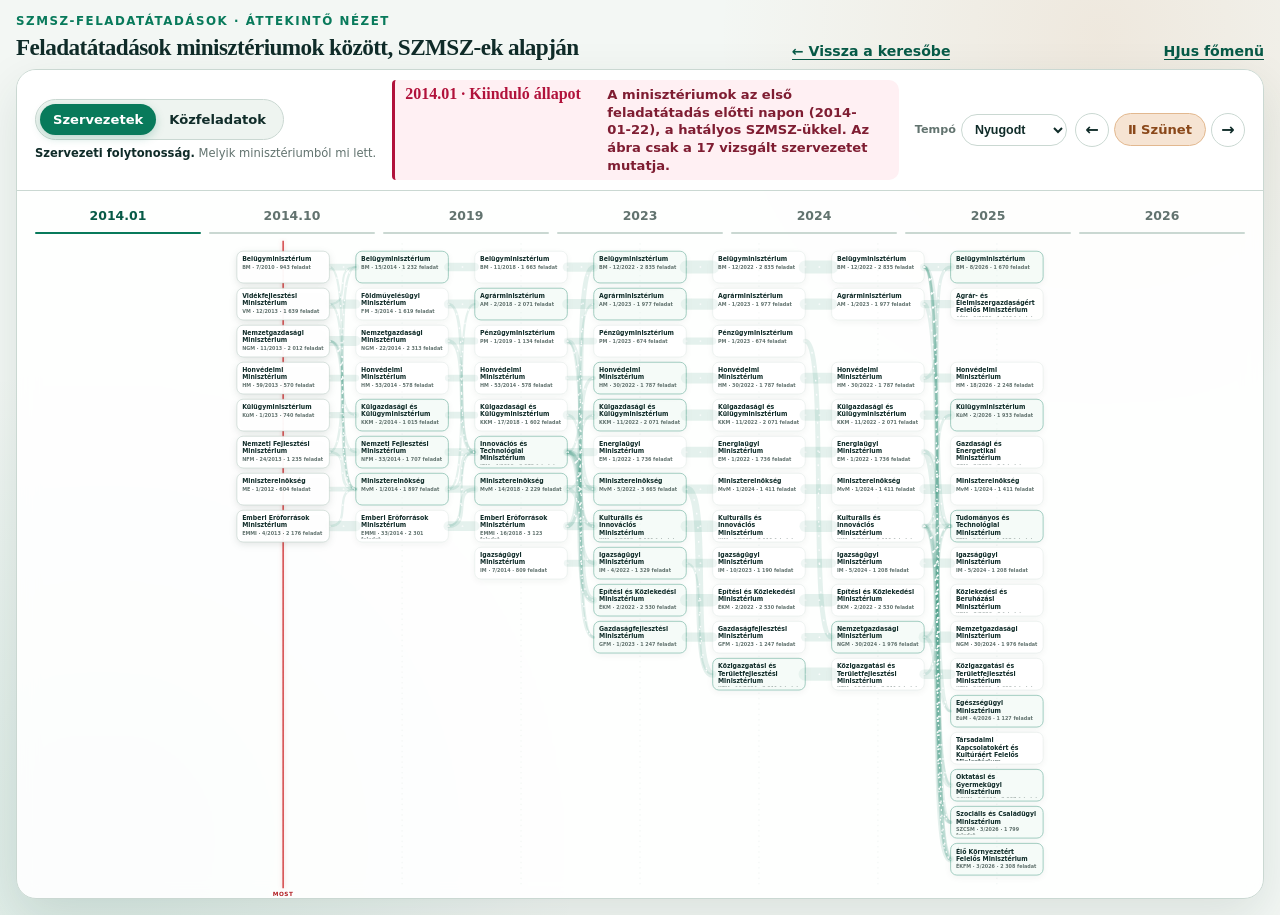
==== commit 86269902: "Ministry layer: 17 ministries (HM, TTM, OGYM, SZCSM, EuM, TKKM added), measured accuracy and known g" ====
--- a/szmsz-transfer-overview.html
+++ b/szmsz-transfer-overview.html
@@ -187,7 +187,7 @@
 
     #timeline {
       display: grid;
-      grid-template-columns: repeat(8, 1fr);
+      grid-template-columns: repeat(7, 1fr);
       gap: 8px;
       padding: 12px 18px 0;
     }
@@ -559,8 +559,14 @@
     .task-label[data-task="d05"] rect { fill: #4f9a55; }
     #flow-map[data-mode="tasks"] .flow-ribbon[data-task="d06"] { stroke: #a15f7a; }
     .task-label[data-task="d06"] rect { fill: #a15f7a; }
+    #flow-map[data-mode="tasks"] .flow-ribbon[data-task="d07"] { stroke: #c0444f; }
+    .task-label[data-task="d07"] rect { fill: #c0444f; }
+    #flow-map[data-mode="tasks"] .flow-ribbon[data-task="d08"] { stroke: #7366a8; }
+    .task-label[data-task="d08"] rect { fill: #7366a8; }
     #flow-map[data-mode="tasks"] .flow-ribbon[data-task="d09"] { stroke: #b8902a; }
     .task-label[data-task="d09"] rect { fill: #b8902a; }
+    #flow-map[data-mode="tasks"] .flow-ribbon[data-task="d10"] { stroke: #5d7f9c; }
+    .task-label[data-task="d10"] rect { fill: #5d7f9c; }
     #flow-map[data-mode="tasks"] .flow-ribbon[data-task="cont"] { stroke: #b9c3bf; opacity: .35; }
     .filter-banner { margin: 0; padding: 10px 28px; background: #fff4d6; border-bottom: 1px solid #e8d49a; }
     .filter-banner a { margin-left: 8px; font-weight: 700; }
@@ -591,7 +597,7 @@
         <div class="story-column">
           <aside class="event-card" aria-live="polite">
             <strong id="event-heading">A teljes történet</strong>
-            <p id="event-description">Egyetlen képen látszik a 2017-es szétágazás, az OKI kialakulása és a 2023-as NNGYK-egyesülés.</p>
+            <p id="event-description">Egyetlen képen látszik, mely minisztérium mely feladatokat adta át egy másiknak, és mikor.</p>
             <div id="task-story-status" class="task-story-status" hidden>
               <span id="task-story-count"></span>
               <span id="task-story-label"></span>
@@ -606,7 +612,10 @@
             <span style="--swatch:#ca6f27"><i></i>Gazdasági ügyek</span>
             <span style="--swatch:#4f9a55"><i></i>Környezetvédelem</span>
             <span style="--swatch:#a15f7a"><i></i>Lakás, település, kommunális ügyek</span>
+            <span style="--swatch:#c0444f"><i></i>Egészségügy</span>
+            <span style="--swatch:#7366a8"><i></i>Szabadidő, sport, kultúra, vallás</span>
             <span style="--swatch:#b8902a"><i></i>Oktatás</span>
+            <span style="--swatch:#5d7f9c"><i></i>Szociális védelem</span>
           </div>
         </div>
         <div class="playback-controls" aria-label="Történet lejátszása">
@@ -627,13 +636,13 @@
       <nav id="timeline" aria-label="Időmetszetek"></nav>
 
       <div id="flow-map" data-mode="organisations" data-motion="false" aria-label="A szervezetek időbeli folyása">
-        <svg viewBox="0 0 2160 994" role="img" aria-labelledby="map-title map-description">
+        <svg viewBox="0 0 1890 1498" role="img" aria-labelledby="map-title map-description">
           <title id="map-title">Feladatátadások minisztériumok között</title>
-          <desc id="map-description">Balról jobbra haladó, 8 időmetszetes alluviális ábra. A szalagok a szervezeti és közfeladat-folytonosságot jelzik.</desc>
+          <desc id="map-description">Balról jobbra haladó, 7 időmetszetes alluviális ábra. A szalagok a szervezeti és közfeladat-folytonosságot jelzik.</desc>
           <g id="guides"></g>
           <g id="now-marker" aria-label="A lejátszás jelenlegi időmetszete">
-            <line id="now-line" x1="140" y1="6" x2="140" y2="972"></line>
-            <text id="now-label" x="140" y="990" text-anchor="middle">MOST</text>
+            <line id="now-line" x1="140" y1="6" x2="140" y2="1476"></line>
+            <text id="now-label" x="140" y="1494" text-anchor="middle">MOST</text>
           </g>
           <g id="ribbons"></g>
           <g id="pulses"></g>
@@ -645,13 +654,13 @@
   </div>
 
   <script>
-    const dates = [{"date": "2014-01-22", "year": "2014.01", "title": "Kiinduló állapot", "description": "A minisztériumok az első feladatátadás előtti napon (2014-01-22), a hatályos SZMSZ-ükkel. Az ábra csak a 11 vizsgált szervezetet mutatja.", "source": "SZMSZ-feladatfonalak", "sourceUrl": "cofog-organo.html"}, {"date": "2014-10-11", "year": "2014.10", "title": "8 átadás, 96 feladat", "period": "2014-01-23 – 2014-10-11", "description": "2014-01-23 – 2014-10-11. 27 feladat: NGM → MvM; 21 feladat: NFM → MvM; 12 feladat: NFM → BM; 11 feladat: NGM → NFM; és még 4 átadás. Bekötetlen gyenge jelölt: 2.", "source": "SZMSZ-feladatfonalak, átadási csomagok", "sourceUrl": "cofog-organo.html"}, {"date": "2019-03-01", "year": "2019", "title": "4 átadás, 133 feladat", "period": "2018-09-11 – 2019-03-01", "description": "2018-09-11 – 2019-03-01. 58 feladat: NGM → ITM; 38 feladat: MvM → ITM; 32 feladat: FM → ITM; 5 feladat: MvM → AM. Bekötetlen gyenge jelölt: 1.", "source": "SZMSZ-feladatfonalak, átadási csomagok", "sourceUrl": "cofog-organo.html"}, {"date": "2022-06-18", "year": "2022", "title": "3 átadás, 370 feladat", "period": "2022-06-12 – 2022-06-18", "description": "2022-06-12 – 2022-06-18. 185 feladat: ITM → MvM; 119 feladat: PM → MvM; 66 feladat: ITM → IM.", "source": "SZMSZ-feladatfonalak, átadási csomagok", "sourceUrl": "cofog-organo.html"}, {"date": "2023-07-01", "year": "2023", "title": "5 átadás, 650 feladat", "period": "2022-12-29 – 2023-07-01", "description": "2022-12-29 – 2023-07-01. 548 feladat: ITM → ÉKM; 63 feladat: MvM → ÉKM; 32 feladat: ITM → GFM; 4 feladat: PM → GFM; és még 1 átadás. Bekötetlen gyenge jelölt: 1.", "source": "SZMSZ-feladatfonalak, átadási csomagok", "sourceUrl": "cofog-organo.html"}, {"date": "2024-03-01", "year": "2024", "title": "2 átadás, 581 feladat", "period": "2024-03-01", "description": "2024-03-01. 580 feladat: MvM → KTM; 1 feladat: IM → KTM.", "source": "SZMSZ-feladatfonalak, átadási csomagok", "sourceUrl": "cofog-organo.html"}, {"date": "2025-01-01", "year": "2025", "title": "1 átadás, 134 feladat", "period": "2025-01-01", "description": "2025-01-01. 134 feladat: PM → NGM. Bekötetlen gyenge jelölt: 1.", "source": "SZMSZ-feladatfonalak, átadási csomagok", "sourceUrl": "cofog-organo.html"}, {"date": "2026-09-16", "year": "2026", "title": "2 átadás, 162 feladat", "period": "2026-09-16", "description": "2026-09-16. 135 feladat: AM → ÉKFM; 27 feladat: BM → ÉKFM.", "source": "SZMSZ-feladatfonalak, átadási csomagok", "sourceUrl": "cofog-organo.html"}];
-
-    const nodes = [{"id": "n0-pir:311607", "org": "pir:311607", "date": "2014-01-22", "x": 30, "y": 30, "name": "Belügyminisztérium", "meta": "BM · 7/2010 · 642 feladat", "codes": {"011120": 318, "013110": 1, "076020": 1, "076010": 1, "031010": 43, "034010": 2, "031042": 1, "031030": 1, "031060": 1, "031050": 2, "013370": 5, "013330": 10, "011320": 18, "044310": 98, "062010": 56, "018010": 49, "011210": 3, "032010": 27, "022010": 2, "025010": 3}, "merged": false}, {"id": "n0-pir:305679", "org": "pir:305679", "date": "2014-01-22", "x": 30, "y": 114, "name": "Vidékfejlesztési Minisztérium", "meta": "VM · 12/2013 · 1 436 feladat", "codes": {"011120": 323, "013340": 6, "098010": 18, "098040": 1, "042110": 137, "041120": 79, "011320": 22, "012210": 1, "053010": 149, "016040": 1, "056010": 9, "054010": 122, "042140": 18, "041210": 1, "042170": 82, "047320": 1, "043610": 1, "014010": 1, "011310": 27, "042120": 142, "042350": 42, "048010": 12, "074052": 1, "044210": 47, "082010": 1, "042210": 61, "042310": 28, "051010": 19, "076064": 2, "013210": 1, "041140": 1, "053020": 4, "063010": 76}, "merged": false}, {"id": "n0-pir:303390", "org": "pir:303390", "date": "2014-01-22", "x": 30, "y": 198, "name": "Nemzetgazdasági Minisztérium", "meta": "NGM · 11/2013 · 1 531 feladat", "codes": {"011120": 312, "041110": 277, "014010": 44, "011310": 7, "041210": 100, "098010": 53, "011210": 295, "036020": 1, "011220": 151, "102010": 15, "049010": 3, "013340": 2, "104052": 1, "013210": 29, "061010": 9, "011320": 9, "012110": 2, "011230": 3, "047470": 12, "044210": 50, "025090": 1, "047110": 12, "047460": 27, "041140": 38, "016040": 2, "022010": 13, "031010": 2, "025010": 3, "025020": 3, "044310": 15, "021020": 1, "044320": 2, "043610": 1, "032010": 1, "047310": 35}, "merged": false}, {"id": "n0-pir:311344", "org": "pir:311344", "date": "2014-01-22", "x": 30, "y": 282, "name": "Külügyminisztérium", "meta": "KüM · 1/2013 · 499 feladat", "codes": {"011310": 237, "011120": 199, "082044": 1, "011320": 10, "045210": 1, "109070": 1, "012110": 18, "041110": 17, "086030": 9, "014010": 5, "098010": 1}, "merged": false}, {"id": "n0-pir:764410", "org": "pir:764410", "date": "2014-01-22", "x": 30, "y": 366, "name": "Nemzeti Fejlesztési Minisztérium", "meta": "NFM · 24/2013 · 997 feladat", "codes": {"011120": 403, "011310": 11, "011320": 1, "043310": 17, "046010": 61, "013370": 29, "045310": 18, "045110": 94, "045410": 33, "043610": 58, "043110": 1, "044110": 2, "043510": 1, "053010": 32, "056010": 2, "063010": 10, "051010": 19, "041110": 15, "041140": 90, "013330": 1, "013340": 77, "013360": 2, "011210": 20}, "merged": false}, {"id": "n0-pir:775290", "org": "pir:775290", "date": "2014-01-22", "x": 30, "y": 450, "name": "Miniszterelnökség", "meta": "ME · 1/2012 · 370 feladat", "codes": {"011120": 301, "013320": 6, "041110": 8, "013210": 18, "031080": 9, "011310": 18, "041140": 10}, "merged": false}, {"id": "n1-pir:311607", "org": "pir:311607", "date": "2014-10-11", "x": 300, "y": 30, "name": "Belügyminisztérium", "meta": "BM · 15/2014 · 817 feladat", "codes": {"011120": 368, "031060": 3, "013330": 26, "031010": 78, "013110": 15, "076020": 1, "076010": 1, "034010": 2, "031042": 1, "031030": 1, "031050": 2, "032010": 4, "033010": 1, "036010": 1, "011320": 22, "013370": 31, "046010": 20, "041210": 59, "063010": 106, "011210": 3, "018010": 41, "025010": 4, "022010": 2, "031080": 25}, "merged": true}, {"id": "n1-pir:305679", "org": "pir:305679", "date": "2014-10-11", "x": 300, "y": 114, "name": "Földművelésügyi Minisztérium", "meta": "FM · 3/2014 · 1 386 feladat", "codes": {"011120": 309, "098010": 30, "098040": 1, "013340": 18, "041120": 93, "042110": 155, "011320": 22, "012210": 1, "011310": 32, "016040": 4, "053010": 148, "014010": 1, "042120": 76, "041237": 1, "041210": 1, "041140": 3, "047320": 1, "048010": 13, "084010": 1, "082010": 9, "042350": 81, "053020": 4, "051010": 19, "056010": 9, "076064": 2, "013210": 1, "054010": 126, "043610": 1, "042140": 22, "042170": 83, "044210": 44, "074052": 1, "042210": 44, "042310": 30}, "merged": false}, {"id": "n1-pir:303390", "org": "pir:303390", "date": "2014-10-11", "x": 300, "y": 198, "name": "Nemzetgazdasági Minisztérium", "meta": "NGM · 22/2014 · 1 775 feladat", "codes": {"011120": 364, "041210": 100, "098010": 61, "011210": 297, "036020": 1, "102010": 16, "041110": 185, "011220": 155, "049010": 3, "013340": 2, "013210": 59, "104052": 1, "061010": 8, "011320": 5, "012110": 3, "011310": 5, "011230": 3, "047110": 11, "043610": 2, "047460": 37, "041140": 87, "044210": 43, "022010": 10, "031010": 2, "025010": 2, "025020": 1, "044310": 8, "047470": 1, "025090": 1, "021020": 1, "044320": 1, "032010": 1, "047310": 37, "013330": 262}, "merged": false}, {"id": "n1-pir:311344", "org": "pir:311344", "date": "2014-10-11", "x": 300, "y": 282, "name": "Külgazdasági és Külügyminisztérium", "meta": "KKM · 2/2014 · 709 feladat", "codes": {"011120": 252, "011310": 274, "013340": 10, "082044": 1, "041110": 52, "041140": 32, "047460": 1, "047470": 6, "011320": 12, "045210": 1, "109070": 1, "012110": 19, "086030": 39, "098010": 1, "014010": 7, "098040": 1}, "merged": true}, {"id": "n1-pir:764410", "org": "pir:764410", "date": "2014-10-11", "x": 300, "y": 366, "name": "Nemzeti Fejlesztési Minisztérium", "meta": "NFM · 33/2014 · 1 426 feladat", "codes": {"011120": 453, "041150": 4, "011310": 11, "011320": 1, "043310": 30, "046010": 104, "041110": 26, "045110": 128, "045310": 19, "045410": 34, "013330": 157, "043610": 150, "043110": 1, "044110": 2, "041140": 26, "043510": 1, "053010": 46, "056010": 67, "063010": 48, "051010": 19, "013340": 98, "013360": 1}, "merged": true}, {"id": "n1-pir:775290", "org": "pir:775290", "date": "2014-10-11", "x": 300, "y": 450, "name": "Miniszterelnökség", "meta": "MvM · 1/2014 · 1 370 feladat", "codes": {"011120": 650, "011310": 24, "013360": 5, "013330": 144, "084010": 17, "082010": 68, "014010": 70, "082070": 11, "054010": 1, "098010": 1, "042120": 52, "042350": 12, "042110": 40, "041110": 14, "013370": 19, "041140": 1, "011210": 57, "013340": 17, "046010": 25, "049010": 4, "043510": 2, "013210": 18, "044310": 30, "062010": 25, "013110": 10, "016040": 53}, "merged": true}, {"id": "n2-pir:311607", "org": "pir:311607", "date": "2019-03-01", "x": 570, "y": 30, "name": "Belügyminisztérium", "meta": "BM · 11/2018 · 1 264 feladat", "codes": {"011120": 540, "031010": 114, "013110": 60, "076020": 1, "076010": 1, "035010": 2, "014010": 5, "098010": 3, "034010": 2, "031042": 1, "031030": 1, "031060": 14, "031050": 78, "016030": 1, "031020": 1, "032010": 4, "033010": 1, "036010": 1, "013330": 34, "011320": 21, "013370": 52, "046010": 38, "041210": 65, "063010": 108, "018010": 44, "011210": 3, "031080": 30, "045110": 33, "025010": 4, "022010": 2}, "merged": false}, {"id": "n2-pir:305679", "org": "pir:305679", "date": "2019-03-01", "x": 570, "y": 114, "name": "Agrárminisztérium", "meta": "AM · 2/2018 · 1 806 feladat", "codes": {"011120": 382, "042110": 237, "013210": 4, "042120": 128, "014010": 1, "013340": 33, "011320": 24, "012210": 1, "011310": 28, "016040": 14, "082010": 25, "098010": 35, "098040": 1, "053020": 19, "053010": 127, "076064": 2, "056010": 30, "054010": 210, "041140": 2, "042140": 34, "042170": 55, "042310": 73, "044210": 53, "048010": 9, "042150": 1, "074052": 1, "042350": 101, "013330": 1, "041120": 98, "042210": 77}, "merged": true}, {"id": "n2-pir:303390", "org": "pir:303390", "date": "2019-03-01", "x": 570, "y": 198, "name": "Pénzügyminisztérium", "meta": "PM · 1/2019 · 754 feladat", "codes": {"011120": 243, "036020": 1, "041210": 88, "011220": 44, "041110": 47, "047470": 2, "011210": 82, "013210": 8, "061010": 3, "061030": 1, "011320": 18, "013340": 1, "041140": 24, "013330": 191, "047460": 1}, "merged": false}, {"id": "n2-pir:311344", "org": "pir:311344", "date": "2019-03-01", "x": 570, "y": 282, "name": "Külgazdasági és Külügyminisztérium", "meta": "KKM · 17/2018 · 1 155 feladat", "codes": {"011120": 473, "095020": 2, "098040": 24, "095010": 1, "013110": 1, "011310": 308, "013340": 7, "041140": 26, "047450": 12, "013330": 5, "041110": 88, "047470": 27, "012110": 39, "109070": 1, "012210": 6, "011320": 24, "063010": 21, "014010": 21, "045210": 1, "047310": 16, "081010": 6, "082044": 4, "083030": 1, "086030": 40, "098010": 1}, "merged": false}, {"id": "n2-pir:764410", "org": "pir:764410", "date": "2019-03-01", "x": 570, "y": 366, "name": "Innovációs és Technológiai Minisztérium", "meta": "ITM · 4/2019 · 3 012 feladat", "codes": {"011120": 494, "011310": 17, "013330": 252, "043310": 42, "013340": 20, "044210": 87, "044310": 6, "044320": 2, "047110": 3, "047460": 44, "041110": 154, "014010": 59, "046010": 88, "098010": 53, "095030": 59, "043610": 124, "043110": 1, "044110": 2, "043510": 4, "053010": 158, "045110": 352, "051010": 125, "056010": 102, "063010": 68, "041140": 38, "031070": 41, "045410": 288, "045310": 188, "047310": 1, "045161": 5, "045210": 56, "045190": 57, "013210": 22}, "merged": true}, {"id": "n2-pir:775290", "org": "pir:775290", "date": "2019-03-01", "x": 570, "y": 450, "name": "Miniszterelnökség", "meta": "MvM · 14/2018 · 1 599 feladat", "codes": {"011120": 629, "011310": 23, "084010": 116, "062020": 16, "062010": 108, "043510": 72, "013340": 21, "013330": 73, "013360": 32, "013210": 21, "013370": 9, "013110": 47, "016030": 1, "011210": 50, "044310": 74, "082010": 47, "082070": 74, "054010": 1, "098010": 1, "011320": 46, "041110": 17, "016040": 95, "084040": 18, "109070": 8}, "merged": false}, {"id": "n2-pir:300070", "org": "pir:300070", "date": "2019-03-01", "x": 570, "y": 534, "name": "Igazságügyi Minisztérium", "meta": "IM · 7/2014 · 555 feladat", "codes": {"011120": 289, "083010": 1, "033010": 242, "041130": 14, "095020": 3, "041150": 6}, "merged": false}, {"id": "n3-pir:311607", "org": "pir:311607", "date": "2022-06-18", "x": 840, "y": 30, "name": "Belügyminisztérium", "meta": "BM · 11/2018 · 1 264 feladat", "codes": {"011120": 540, "031010": 114, "013110": 60, "076020": 1, "076010": 1, "035010": 2, "014010": 5, "098010": 3, "034010": 2, "031042": 1, "031030": 1, "031060": 14, "031050": 78, "016030": 1, "031020": 1, "032010": 4, "033010": 1, "036010": 1, "013330": 34, "011320": 21, "013370": 52, "046010": 38, "041210": 65, "063010": 108, "018010": 44, "011210": 3, "031080": 30, "045110": 33, "025010": 4, "022010": 2}, "merged": false}, {"id": "n3-pir:305679", "org": "pir:305679", "date": "2022-06-18", "x": 840, "y": 114, "name": "Agrárminisztérium", "meta": "AM · 10/2019 · 1 771 feladat", "codes": {"011120": 377, "042110": 228, "013210": 4, "042120": 132, "014010": 1, "013340": 35, "011320": 24, "012210": 1, "011310": 28, "016040": 14, "082010": 20, "098010": 34, "098040": 1, "053020": 45, "053010": 90, "076064": 2, "056010": 30, "054010": 208, "041140": 2, "042140": 34, "042170": 53, "042310": 70, "044210": 44, "048010": 7, "074052": 1, "042350": 103, "013330": 1, "042150": 20, "041120": 81, "042210": 81}, "merged": false}, {"id": "n3-pir:303390", "org": "pir:303390", "date": "2022-06-18", "x": 840, "y": 198, "name": "Pénzügyminisztérium", "meta": "PM · 1/2020 · 653 feladat", "codes": {"011120": 232, "036020": 1, "011220": 44, "041110": 47, "011210": 82, "013210": 8, "061010": 3, "061030": 1, "011320": 18, "013340": 1, "041140": 23, "013330": 190, "047470": 2, "047460": 1}, "merged": false}, {"id": "n3-pir:311344", "org": "pir:311344", "date": "2022-06-18", "x": 840, "y": 282, "name": "Külgazdasági és Külügyminisztérium", "meta": "KKM · 4/2019 · 1 127 feladat", "codes": {"011120": 448, "095020": 2, "098040": 25, "095010": 1, "013110": 1, "011310": 312, "013340": 7, "041140": 26, "047450": 12, "013330": 5, "041110": 90, "047470": 27, "012110": 41, "109070": 1, "012210": 6, "011320": 25, "063010": 21, "045210": 1, "014010": 27, "081010": 6, "086030": 38, "082044": 1, "098010": 1, "031080": 3}, "merged": false}, {"id": "n3-pir:764410", "org": "pir:764410", "date": "2022-06-18", "x": 840, "y": 366, "name": "Innovációs és Technológiai Minisztérium", "meta": "ITM · 4/2019 · 3 012 feladat", "codes": {"011120": 494, "011310": 17, "013330": 252, "043310": 42, "013340": 20, "044210": 87, "044310": 6, "044320": 2, "047110": 3, "047460": 44, "041110": 154, "014010": 59, "046010": 88, "098010": 53, "095030": 59, "043610": 124, "043110": 1, "044110": 2, "043510": 4, "053010": 158, "045110": 352, "051010": 125, "056010": 102, "063010": 68, "041140": 38, "031070": 41, "045410": 288, "045310": 188, "047310": 1, "045161": 5, "045210": 56, "045190": 57, "013210": 22}, "merged": false}, {"id": "n3-pir:775290", "org": "pir:775290", "date": "2022-06-18", "x": 840, "y": 450, "name": "Miniszterelnökség", "meta": "MvM · 5/2022 · 2 868 feladat", "codes": {"011120": 951, "016040": 125, "084010": 121, "084040": 19, "062010": 23, "062020": 19, "013340": 28, "013330": 748, "044310": 35, "013360": 10, "011210": 86, "013110": 31, "013210": 22, "011310": 14, "016030": 1, "041120": 70, "013370": 37, "045161": 28, "047310": 1, "045110": 34, "081045": 22, "081030": 1, "047320": 10, "081071": 1, "041140": 118, "041110": 19, "082010": 21, "045310": 26, "043610": 41, "063010": 41, "051010": 44, "056010": 47, "047450": 4, "047460": 1, "098010": 14, "076010": 28, "107090": 27}, "merged": true}, {"id": "n3-pir:300070", "org": "pir:300070", "date": "2022-06-18", "x": 840, "y": 534, "name": "Igazságügyi Minisztérium", "meta": "IM · 4/2022 · 976 feladat", "codes": {"011120": 387, "033010": 291, "083010": 1, "084010": 1, "041150": 12, "013370": 29, "083030": 1, "041110": 120, "041130": 12, "095020": 11, "036020": 27, "034030": 5, "109030": 2, "011310": 77}, "merged": true}, {"id": "n4-pir:311607", "org": "pir:311607", "date": "2023-07-01", "x": 1110, "y": 30, "name": "Belügyminisztérium", "meta": "BM · 12/2022 · 2 211 feladat", "codes": {"011120": 649, "031010": 140, "045110": 39, "107090": 84, "013110": 58, "076010": 319, "076020": 67, "014010": 22, "035010": 2, "098010": 174, "034010": 2, "031042": 1, "031030": 1, "031060": 17, "031050": 86, "016030": 1, "031020": 1, "032010": 4, "033010": 1, "036010": 1, "013340": 31, "011320": 21, "013370": 16, "046010": 1, "041210": 75, "063010": 108, "013330": 26, "018010": 41, "011210": 3, "025010": 4, "022010": 2, "101240": 41, "109010": 119, "101270": 25, "104060": 29}, "merged": false}, {"id": "n4-pir:305679", "org": "pir:305679", "date": "2023-07-01", "x": 1110, "y": 114, "name": "Agrárminisztérium", "meta": "AM · 1/2023 · 1 685 feladat", "codes": {"011120": 376, "042110": 232, "013210": 4, "014010": 1, "042120": 149, "013340": 36, "042150": 21, "082010": 20, "016040": 14, "011320": 23, "012210": 1, "011310": 28, "054010": 208, "042140": 32, "042170": 54, "042310": 71, "098010": 32, "098040": 1, "044210": 44, "047110": 22, "053010": 2, "048010": 4, "074052": 1, "042350": 110, "013330": 1, "042210": 117, "041120": 81}, "merged": true}, {"id": "n4-pir:303390", "org": "pir:303390", "date": "2023-07-01", "x": 1110, "y": 198, "name": "Pénzügyminisztérium", "meta": "PM · 1/2023 · 394 feladat", "codes": {"011120": 189, "036020": 1, "011220": 51, "041110": 22, "011210": 82, "102010": 11, "011320": 22, "047470": 3, "061010": 3, "061030": 1, "013210": 9}, "merged": false}, {"id": "n4-pir:311344", "org": "pir:311344", "date": "2023-07-01", "x": 1110, "y": 282, "name": "Külgazdasági és Külügyminisztérium", "meta": "KKM · 11/2022 · 1 384 feladat", "codes": {"011120": 525, "011310": 374, "013340": 15, "043510": 65, "043310": 1, "086030": 23, "014010": 19, "098010": 3, "082044": 1, "098040": 34, "094260": 23, "095010": 3, "095020": 23, "013110": 1, "041140": 39, "047450": 13, "013330": 8, "041110": 81, "063010": 21, "012110": 39, "041210": 11, "045210": 1, "011320": 26, "043610": 3, "081010": 7, "109070": 18, "012210": 7}, "merged": false}, {"id": "n4-pir:764410", "org": "pir:764410", "date": "2023-07-01", "x": 1110, "y": 366, "name": "Energiaügyi Minisztérium", "meta": "EM · 1/2022 · 1 290 feladat", "codes": {"011120": 414, "013340": 39, "013330": 25, "011310": 18, "046010": 19, "041110": 2, "051010": 180, "053010": 238, "056010": 42, "053020": 63, "063010": 45, "043210": 29, "043110": 1, "043510": 38, "045110": 1, "043610": 85, "043310": 50, "044110": 1}, "merged": false}, {"id": "n4-pir:775290", "org": "pir:775290", "date": "2023-07-01", "x": 1110, "y": 450, "name": "Miniszterelnökség", "meta": "MvM · 5/2022 · 2 868 feladat", "codes": {"011120": 951, "016040": 125, "084010": 121, "084040": 19, "062010": 23, "062020": 19, "013340": 28, "013330": 748, "044310": 35, "013360": 10, "011210": 86, "013110": 31, "013210": 22, "011310": 14, "016030": 1, "041120": 70, "013370": 37, "045161": 28, "047310": 1, "045110": 34, "081045": 22, "081030": 1, "047320": 10, "081071": 1, "041140": 118, "041110": 19, "082010": 21, "045310": 26, "043610": 41, "063010": 41, "051010": 44, "056010": 47, "047450": 4, "047460": 1, "098010": 14, "076010": 28, "107090": 27}, "merged": false}, {"id": "n4-pir:300070", "org": "pir:300070", "date": "2023-07-01", "x": 1110, "y": 534, "name": "Igazságügyi Minisztérium", "meta": "IM · 4/2022 · 976 feladat", "codes": {"011120": 387, "033010": 291, "083010": 1, "084010": 1, "041150": 12, "013370": 29, "083030": 1, "041110": 120, "041130": 12, "095020": 11, "036020": 27, "034030": 5, "109030": 2, "011310": 77}, "merged": false}, {"id": "n4-pir:847395", "org": "pir:847395", "date": "2023-07-01", "x": 1110, "y": 618, "name": "Építési és Közlekedési Minisztérium", "meta": "ÉKM · 2/2022 · 2 075 feladat", "codes": {"011120": 385, "045110": 326, "011310": 25, "013340": 63, "013330": 28, "044310": 122, "081030": 15, "098010": 15, "062010": 96, "062020": 9, "045120": 7, "045310": 223, "045320": 14, "063010": 20, "063080": 6, "051010": 13, "043610": 13, "041110": 5, "082010": 54, "044320": 13, "049020": 28, "082070": 93, "031070": 42, "045410": 323, "043510": 1, "045210": 52, "045190": 84}, "merged": true}, {"id": "n4-pir:848392", "org": "pir:848392", "date": "2023-07-01", "x": 1110, "y": 702, "name": "Gazdaságfejlesztési Minisztérium", "meta": "GFM · 1/2023 · 820 feladat", "codes": {"011120": 263, "041110": 137, "013330": 14, "013340": 99, "047460": 28, "011320": 12, "033010": 2, "041150": 1, "011310": 1, "011210": 14, "061010": 6, "046010": 22, "044210": 68, "041210": 153}, "merged": true}, {"id": "n5-pir:311607", "org": "pir:311607", "date": "2024-03-01", "x": 1380, "y": 30, "name": "Belügyminisztérium", "meta": "BM · 12/2022 · 2 211 feladat", "codes": {"011120": 649, "031010": 140, "045110": 39, "107090": 84, "013110": 58, "076010": 319, "076020": 67, "014010": 22, "035010": 2, "098010": 174, "034010": 2, "031042": 1, "031030": 1, "031060": 17, "031050": 86, "016030": 1, "031020": 1, "032010": 4, "033010": 1, "036010": 1, "013340": 31, "011320": 21, "013370": 16, "046010": 1, "041210": 75, "063010": 108, "013330": 26, "018010": 41, "011210": 3, "025010": 4, "022010": 2, "101240": 41, "109010": 119, "101270": 25, "104060": 29}, "merged": false}, {"id": "n5-pir:305679", "org": "pir:305679", "date": "2024-03-01", "x": 1380, "y": 114, "name": "Agrárminisztérium", "meta": "AM · 1/2023 · 1 685 feladat", "codes": {"011120": 376, "042110": 232, "013210": 4, "014010": 1, "042120": 149, "013340": 36, "042150": 21, "082010": 20, "016040": 14, "011320": 23, "012210": 1, "011310": 28, "054010": 208, "042140": 32, "042170": 54, "042310": 71, "098010": 32, "098040": 1, "044210": 44, "047110": 22, "053010": 2, "048010": 4, "074052": 1, "042350": 110, "013330": 1, "042210": 117, "041120": 81}, "merged": false}, {"id": "n5-pir:303390", "org": "pir:303390", "date": "2024-03-01", "x": 1380, "y": 198, "name": "Pénzügyminisztérium", "meta": "PM · 1/2023 · 394 feladat", "codes": {"011120": 189, "036020": 1, "011220": 51, "041110": 22, "011210": 82, "102010": 11, "011320": 22, "047470": 3, "061010": 3, "061030": 1, "013210": 9}, "merged": false}, {"id": "n5-pir:311344", "org": "pir:311344", "date": "2024-03-01", "x": 1380, "y": 282, "name": "Külgazdasági és Külügyminisztérium", "meta": "KKM · 11/2022 · 1 384 feladat", "codes": {"011120": 525, "011310": 374, "013340": 15, "043510": 65, "043310": 1, "086030": 23, "014010": 19, "098010": 3, "082044": 1, "098040": 34, "094260": 23, "095010": 3, "095020": 23, "013110": 1, "041140": 39, "047450": 13, "013330": 8, "041110": 81, "063010": 21, "012110": 39, "041210": 11, "045210": 1, "011320": 26, "043610": 3, "081010": 7, "109070": 18, "012210": 7}, "merged": false}, {"id": "n5-pir:764410", "org": "pir:764410", "date": "2024-03-01", "x": 1380, "y": 366, "name": "Energiaügyi Minisztérium", "meta": "EM · 1/2022 · 1 290 feladat", "codes": {"011120": 414, "013340": 39, "013330": 25, "011310": 18, "046010": 19, "041110": 2, "051010": 180, "053010": 238, "056010": 42, "053020": 63, "063010": 45, "043210": 29, "043110": 1, "043510": 38, "045110": 1, "043610": 85, "043310": 50, "044110": 1}, "merged": false}, {"id": "n5-pir:775290", "org": "pir:775290", "date": "2024-03-01", "x": 1380, "y": 450, "name": "Miniszterelnökség", "meta": "MvM · 1/2024 · 947 feladat", "codes": {"011120": 435, "016040": 133, "084010": 118, "084040": 16, "062020": 18, "062010": 21, "013340": 35, "013330": 11, "044310": 39, "016030": 1, "013360": 9, "013110": 19, "013210": 20, "011310": 14, "047320": 3, "081071": 1, "045161": 28, "047310": 1, "045110": 5, "081045": 19, "081030": 1}, "merged": false}, {"id": "n5-pir:300070", "org": "pir:300070", "date": "2024-03-01", "x": 1380, "y": 534, "name": "Igazságügyi Minisztérium", "meta": "IM · 10/2023 · 868 feladat", "codes": {"011120": 369, "083030": 1, "095020": 13, "033010": 271, "041150": 12, "013370": 29, "036020": 28, "034030": 5, "109030": 2, "083010": 1, "084010": 1, "041110": 124, "041130": 12}, "merged": false}, {"id": "n5-pir:847395", "org": "pir:847395", "date": "2024-03-01", "x": 1380, "y": 618, "name": "Építési és Közlekedési Minisztérium", "meta": "ÉKM · 2/2022 · 2 075 feladat", "codes": {"011120": 385, "045110": 326, "011310": 25, "013340": 63, "013330": 28, "044310": 122, "081030": 15, "098010": 15, "062010": 96, "062020": 9, "045120": 7, "045310": 223, "045320": 14, "063010": 20, "063080": 6, "051010": 13, "043610": 13, "041110": 5, "082010": 54, "044320": 13, "049020": 28, "082070": 93, "031070": 42, "045410": 323, "043510": 1, "045210": 52, "045190": 84}, "merged": false}, {"id": "n5-pir:848392", "org": "pir:848392", "date": "2024-03-01", "x": 1380, "y": 702, "name": "Gazdaságfejlesztési Minisztérium", "meta": "GFM · 1/2023 · 820 feladat", "codes": {"011120": 263, "041110": 137, "013330": 14, "013340": 99, "047460": 28, "011320": 12, "033010": 2, "041150": 1, "011310": 1, "011210": 14, "061010": 6, "046010": 22, "044210": 68, "041210": 153}, "merged": false}, {"id": "n5-pir:849278", "org": "pir:849278", "date": "2024-03-01", "x": 1380, "y": 786, "name": "Közigazgatási és Területfejlesztési Minisztérium", "meta": "KTM · 10/2024 · 2 402 feladat", "codes": {"011120": 1026, "041140": 83, "041110": 1, "013330": 817, "041120": 68, "013110": 4, "013370": 36, "011210": 105, "013210": 3, "045110": 48, "045310": 1, "043610": 12, "063010": 43, "051010": 44, "098010": 26, "076010": 29, "109010": 28, "084010": 28}, "merged": true}, {"id": "n6-pir:311607", "org": "pir:311607", "date": "2025-01-01", "x": 1650, "y": 30, "name": "Belügyminisztérium", "meta": "BM · 12/2022 · 2 211 feladat", "codes": {"011120": 649, "031010": 140, "045110": 39, "107090": 84, "013110": 58, "076010": 319, "076020": 67, "014010": 22, "035010": 2, "098010": 174, "034010": 2, "031042": 1, "031030": 1, "031060": 17, "031050": 86, "016030": 1, "031020": 1, "032010": 4, "033010": 1, "036010": 1, "013340": 31, "011320": 21, "013370": 16, "046010": 1, "041210": 75, "063010": 108, "013330": 26, "018010": 41, "011210": 3, "025010": 4, "022010": 2, "101240": 41, "109010": 119, "101270": 25, "104060": 29}, "merged": false}, {"id": "n6-pir:305679", "org": "pir:305679", "date": "2025-01-01", "x": 1650, "y": 114, "name": "Agrárminisztérium", "meta": "AM · 1/2023 · 1 685 feladat", "codes": {"011120": 376, "042110": 232, "013210": 4, "014010": 1, "042120": 149, "013340": 36, "042150": 21, "082010": 20, "016040": 14, "011320": 23, "012210": 1, "011310": 28, "054010": 208, "042140": 32, "042170": 54, "042310": 71, "098010": 32, "098040": 1, "044210": 44, "047110": 22, "053010": 2, "048010": 4, "074052": 1, "042350": 110, "013330": 1, "042210": 117, "041120": 81}, "merged": false}, {"id": "n6-pir:311344", "org": "pir:311344", "date": "2025-01-01", "x": 1650, "y": 282, "name": "Külgazdasági és Külügyminisztérium", "meta": "KKM · 11/2022 · 1 384 feladat", "codes": {"011120": 525, "011310": 374, "013340": 15, "043510": 65, "043310": 1, "086030": 23, "014010": 19, "098010": 3, "082044": 1, "098040": 34, "094260": 23, "095010": 3, "095020": 23, "013110": 1, "041140": 39, "047450": 13, "013330": 8, "041110": 81, "063010": 21, "012110": 39, "041210": 11, "045210": 1, "011320": 26, "043610": 3, "081010": 7, "109070": 18, "012210": 7}, "merged": false}, {"id": "n6-pir:764410", "org": "pir:764410", "date": "2025-01-01", "x": 1650, "y": 366, "name": "Energiaügyi Minisztérium", "meta": "EM · 1/2022 · 1 290 feladat", "codes": {"011120": 414, "013340": 39, "013330": 25, "011310": 18, "046010": 19, "041110": 2, "051010": 180, "053010": 238, "056010": 42, "053020": 63, "063010": 45, "043210": 29, "043110": 1, "043510": 38, "045110": 1, "043610": 85, "043310": 50, "044110": 1}, "merged": false}, {"id": "n6-pir:775290", "org": "pir:775290", "date": "2025-01-01", "x": 1650, "y": 450, "name": "Miniszterelnökség", "meta": "MvM · 1/2024 · 947 feladat", "codes": {"011120": 435, "016040": 133, "084010": 118, "084040": 16, "062020": 18, "062010": 21, "013340": 35, "013330": 11, "044310": 39, "016030": 1, "013360": 9, "013110": 19, "013210": 20, "011310": 14, "047320": 3, "081071": 1, "045161": 28, "047310": 1, "045110": 5, "081045": 19, "081030": 1}, "merged": false}, {"id": "n6-pir:300070", "org": "pir:300070", "date": "2025-01-01", "x": 1650, "y": 534, "name": "Igazságügyi Minisztérium", "meta": "IM · 5/2024 · 863 feladat", "codes": {"011120": 359, "083030": 1, "095020": 13, "033010": 275, "041150": 12, "013370": 29, "036020": 29, "034030": 5, "109030": 2, "083010": 1, "084010": 1, "041110": 124, "041130": 12}, "merged": false}, {"id": "n6-pir:847395", "org": "pir:847395", "date": "2025-01-01", "x": 1650, "y": 618, "name": "Építési és Közlekedési Minisztérium", "meta": "ÉKM · 2/2022 · 2 075 feladat", "codes": {"011120": 385, "045110": 326, "011310": 25, "013340": 63, "013330": 28, "044310": 122, "081030": 15, "098010": 15, "062010": 96, "062020": 9, "045120": 7, "045310": 223, "045320": 14, "063010": 20, "063080": 6, "051010": 13, "043610": 13, "041110": 5, "082010": 54, "044320": 13, "049020": 28, "082070": 93, "031070": 42, "045410": 323, "043510": 1, "045210": 52, "045190": 84}, "merged": false}, {"id": "n6-pir:848392", "org": "pir:848392", "date": "2025-01-01", "x": 1650, "y": 702, "name": "Nemzetgazdasági Minisztérium", "meta": "NGM · 30/2024 · 1 349 feladat", "codes": {"011120": 391, "011320": 34, "041110": 196, "011310": 1, "047460": 33, "013340": 70, "013330": 14, "061010": 8, "061030": 1, "044210": 108, "025010": 23, "013210": 31, "033010": 2, "041150": 1, "036020": 1, "011210": 123, "046010": 26, "049010": 23, "047470": 8, "041210": 164, "011220": 59, "047110": 21, "102010": 11}, "merged": true}, {"id": "n6-pir:849278", "org": "pir:849278", "date": "2025-01-01", "x": 1650, "y": 786, "name": "Közigazgatási és Területfejlesztési Minisztérium", "meta": "KTM · 10/2024 · 2 402 feladat", "codes": {"011120": 1026, "041140": 83, "041110": 1, "013330": 817, "041120": 68, "013110": 4, "013370": 36, "011210": 105, "013210": 3, "045110": 48, "045310": 1, "043610": 12, "063010": 43, "051010": 44, "098010": 26, "076010": 29, "109010": 28, "084010": 28}, "merged": false}, {"id": "n7-pir:311607", "org": "pir:311607", "date": "2026-09-16", "x": 1920, "y": 30, "name": "Belügyminisztérium", "meta": "BM · 8/2026 · 1 192 feladat", "codes": {"011120": 520, "013110": 78, "031010": 168, "014010": 21, "076020": 1, "076010": 1, "034010": 1, "031042": 1, "031030": 1, "031060": 16, "031050": 61, "031020": 1, "036010": 1, "013340": 10, "011320": 19, "013330": 18, "013370": 31, "046010": 1, "025010": 22, "022010": 2, "032010": 3, "033010": 1, "031080": 41, "081010": 57, "081030": 50, "081041": 38, "081045": 28}, "merged": false}, {"id": "n7-pir:305679", "org": "pir:305679", "date": "2026-09-16", "x": 1920, "y": 114, "name": "Agrár- és Élelmiszergazdaságért Felelős Minisztérium", "meta": "AÉM · 6/2026 · 1 172 feladat", "codes": {"011120": 382, "042110": 304, "042120": 118, "011320": 21, "042170": 47, "011310": 28, "012210": 1, "042140": 6, "042350": 51, "041120": 88, "013340": 53, "047110": 34, "076070": 15, "044210": 1, "053010": 2, "098010": 15, "016040": 2, "048010": 3, "098040": 1}, "merged": false}, {"id": "n7-pir:311344", "org": "pir:311344", "date": "2026-09-16", "x": 1920, "y": 282, "name": "Külügyminisztérium", "meta": "KüM · 2/2026 · 1 379 feladat", "codes": {"011120": 714, "011310": 381, "031080": 3, "013340": 17, "095020": 4, "013110": 1, "013330": 9, "086030": 54, "082044": 1, "098040": 30, "094260": 33, "098010": 3, "109070": 16, "012110": 27, "041110": 28, "081010": 6, "063010": 6, "014010": 2, "043610": 1, "011320": 27, "012210": 14, "041140": 2}, "merged": false}, {"id": "n7-pir:764410", "org": "pir:764410", "date": "2026-09-16", "x": 1920, "y": 366, "name": "Energiaügyi Minisztérium", "meta": "EM · 6/2025 · 1 959 feladat", "codes": {"011120": 521, "011310": 17, "013340": 65, "013330": 219, "041110": 2, "051010": 203, "043610": 87, "053010": 256, "056010": 46, "053020": 61, "043210": 26, "043510": 38, "045110": 34, "043310": 66, "043110": 1, "044110": 1, "063010": 183, "046010": 43, "013390": 90}, "merged": false}, {"id": "n7-pir:775290", "org": "pir:775290", "date": "2026-09-16", "x": 1920, "y": 450, "name": "Miniszterelnökség", "meta": "MvM · 1/2024 · 947 feladat", "codes": {"011120": 435, "016040": 133, "084010": 118, "084040": 16, "062020": 18, "062010": 21, "013340": 35, "013330": 11, "044310": 39, "016030": 1, "013360": 9, "013110": 19, "013210": 20, "011310": 14, "047320": 3, "081071": 1, "045161": 28, "047310": 1, "045110": 5, "081045": 19, "081030": 1}, "merged": false}, {"id": "n7-pir:300070", "org": "pir:300070", "date": "2026-09-16", "x": 1920, "y": 534, "name": "Igazságügyi Minisztérium", "meta": "IM · 5/2024 · 863 feladat", "codes": {"011120": 359, "083030": 1, "095020": 13, "033010": 275, "041150": 12, "013370": 29, "036020": 29, "034030": 5, "109030": 2, "083010": 1, "084010": 1, "041110": 124, "041130": 12}, "merged": false}, {"id": "n7-pir:847395", "org": "pir:847395", "date": "2026-09-16", "x": 1920, "y": 618, "name": "Építési és Közlekedési Minisztérium", "meta": "ÉKM · 2/2022 · 2 075 feladat", "codes": {"011120": 385, "045110": 326, "011310": 25, "013340": 63, "013330": 28, "044310": 122, "081030": 15, "098010": 15, "062010": 96, "062020": 9, "045120": 7, "045310": 223, "045320": 14, "063010": 20, "063080": 6, "051010": 13, "043610": 13, "041110": 5, "082010": 54, "044320": 13, "049020": 28, "082070": 93, "031070": 42, "045410": 323, "043510": 1, "045210": 52, "045190": 84}, "merged": false}, {"id": "n7-pir:848392", "org": "pir:848392", "date": "2026-09-16", "x": 1920, "y": 702, "name": "Nemzetgazdasági Minisztérium", "meta": "NGM · 30/2024 · 1 349 feladat", "codes": {"011120": 391, "011320": 34, "041110": 196, "011310": 1, "047460": 33, "013340": 70, "013330": 14, "061010": 8, "061030": 1, "044210": 108, "025010": 23, "013210": 31, "033010": 2, "041150": 1, "036020": 1, "011210": 123, "046010": 26, "049010": 23, "047470": 8, "041210": 164, "011220": 59, "047110": 21, "102010": 11}, "merged": false}, {"id": "n7-pir:849278", "org": "pir:849278", "date": "2026-09-16", "x": 1920, "y": 786, "name": "Közigazgatási és Területfejlesztési Minisztérium", "meta": "KTM · 5/2025 · 1 314 feladat", "codes": {"011120": 883, "016030": 18, "041140": 116, "041110": 1, "013330": 43, "044310": 6, "041120": 68, "032010": 45, "013110": 4, "013370": 36, "011210": 43, "045110": 33, "081045": 18}, "merged": false}, {"id": "n7-pir:855437", "org": "pir:855437", "date": "2026-09-16", "x": 1920, "y": 870, "name": "Élő Környezetért Felelős Minisztérium", "meta": "ÉKFM · 3/2026 · 1 793 feladat", "codes": {"011120": 427, "013340": 45, "011310": 21, "013330": 49, "053010": 358, "056010": 72, "051010": 174, "063010": 262, "054010": 246, "042140": 8, "042110": 2, "042210": 108, "042180": 21}, "merged": true}];
-
-    const links = [{"from": "n0-pir:311607", "to": "n1-pir:311607", "event": "2014-10-11", "fromOrg": "pir:311607", "toOrg": "pir:311607", "task": "cont", "weight": 12.9, "label": "353 feladatfonal folytatódik", "n": 353, "codes": {"013110": 1, "011120": 225, "076020": 1, "076010": 1, "031010": 38, "034010": 2, "031042": 1, "031030": 1, "031060": 1, "031050": 2, "013370": 5, "013330": 8, "011320": 17, "018010": 39, "011210": 3, "022010": 2, "032010": 3, "025010": 3}}, {"from": "n0-pir:305679", "to": "n1-pir:305679", "event": "2014-10-11", "fromOrg": "pir:305679", "toOrg": "pir:305679", "task": "cont", "weight": 19.6, "label": "1087 feladatfonal folytatódik", "n": 1087, "codes": {"042350": 33, "042120": 40, "042110": 104, "042140": 18, "074052": 1, "042170": 79, "044210": 43, "082010": 1, "042210": 36, "042310": 28, "053010": 129, "051010": 19, "056010": 9, "013210": 1, "011120": 271, "041140": 1, "054010": 107, "013340": 6, "053020": 4, "098010": 17, "098040": 1, "041120": 74, "011320": 18, "016040": 1, "041210": 1, "043610": 1, "011310": 27, "076064": 2, "012210": 1, "048010": 12, "047320": 1, "014010": 1}}, {"from": "n0-pir:303390", "to": "n1-pir:303390", "event": "2014-10-11", "fromOrg": "pir:303390", "toOrg": "pir:303390", "task": "cont", "weight": 19.8, "label": "1118 feladatfonal folytatódik", "n": 1118, "codes": {"098010": 44, "011120": 232, "041110": 132, "049010": 3, "041210": 92, "047310": 14, "011210": 285, "036020": 1, "102010": 15, "011220": 144, "013340": 2, "104052": 1, "013210": 26, "011320": 5, "012110": 2, "011310": 5, "061010": 8, "044310": 8, "044210": 36, "044320": 1, "043610": 1, "041140": 17, "047470": 1, "025090": 1, "021020": 1, "011230": 3, "047110": 5, "047460": 17, "022010": 10, "031010": 2, "025010": 2, "025020": 1, "032010": 1}}, {"from": "n0-pir:311344", "to": "n1-pir:311344", "event": "2014-10-11", "fromOrg": "pir:311344", "toOrg": "pir:311344", "task": "cont", "weight": 12.9, "label": "351 feladatfonal folytatódik", "n": 351, "codes": {"011120": 128, "011310": 167, "011320": 10, "045210": 1, "012110": 18, "041110": 15, "082044": 1, "109070": 1, "086030": 4, "014010": 5, "098010": 1}}, {"from": "n0-pir:764410", "to": "n1-pir:764410", "event": "2014-10-11", "fromOrg": "pir:764410", "toOrg": "pir:764410", "task": "cont", "weight": 17.2, "label": "773 feladatfonal folytatódik", "n": 773, "codes": {"011120": 377, "011310": 11, "011320": 1, "043310": 17, "041140": 13, "013360": 1, "046010": 25, "045110": 92, "045310": 18, "045410": 33, "043610": 52, "053010": 26, "051010": 19, "043110": 1, "044110": 2, "013340": 71, "043510": 1, "056010": 2, "063010": 8, "041110": 3}}, {"from": "n0-pir:775290", "to": "n1-pir:775290", "event": "2014-10-11", "fromOrg": "pir:775290", "toOrg": "pir:775290", "task": "cont", "weight": 10.3, "label": "177 feladatfonal folytatódik", "n": 177, "codes": {"011120": 152, "013210": 15, "011310": 10}}, {"from": "n0-pir:303390", "to": "n1-pir:775290", "event": "2014-10-11", "fromOrg": "pir:303390", "toOrg": "pir:775290", "task": "d01", "weight": 6.5, "label": "27 feladat: NGM → MvM · Általános K+F politika 27", "taskLabel": "27 feladat · általános K+F politika", "pair": "NGM → MvM", "n": 27, "codes": {"014010": 27}, "threads": [1826, 1828, 1832, 1834, 1836, 1842, 1844, 1845, 1852, 1853, 1854, 1855, 1860, 1862, 3083, 3086, 3087, 3088, 3089, 3090, 3094, 3096, 3097, 3098, 3099, 3100, 3101]}, {"from": "n0-pir:764410", "to": "n1-pir:775290", "event": "2014-10-11", "fromOrg": "pir:764410", "toOrg": "pir:775290", "task": "d01", "weight": 6.2, "label": "21 feladat: NFM → MvM · Az államháztartás igazgatása, ellenőrzése 11; Általános gazdasági és kereskedelmi ügyek igazgatása 7; Hírközlés és az információs társadalom fejlesztésének igazgatása és támogatása 2; Pályázat- és támogatáskezelés, ellenőrzés 1", "taskLabel": "21 feladat · államháztartás, általános gazdasági és kereskedelmi ügyek", "pair": "NFM → MvM", "n": 21, "codes": {"011210": 11, "046010": 2, "013330": 1, "041110": 7}, "threads": [17004, 17378, 17379, 17381, 17387, 17391, 17392, 17394, 17395, 17399, 17445, 17447, 17448, 17449, 17819, 17820, 17889, 17890, 17908, 17992, 17993]}, {"from": "n0-pir:764410", "to": "n1-pir:311607", "event": "2014-10-11", "fromOrg": "pir:764410", "toOrg": "pir:311607", "task": "d01", "weight": 5.6, "label": "12 feladat: NFM → BM · Informatikai fejlesztések, szolgáltatások 11; Hírközlés és az információs társadalom fejlesztésének igazgatása és támogatása 1", "taskLabel": "12 feladat · informatikai fejlesztések, szolgáltatások", "pair": "NFM → BM", "n": 12, "codes": {"013370": 11, "046010": 1}, "threads": [13822, 13823, 13825, 13835, 13838, 13839, 13843, 13846, 13847, 13853, 13854, 13855]}, {"from": "n0-pir:303390", "to": "n1-pir:764410", "event": "2014-10-11", "fromOrg": "pir:303390", "toOrg": "pir:764410", "task": "d04", "weight": 5.6, "label": "11 feladat: NGM → NFM · Általános gazdasági és kereskedelmi ügyek igazgatása 11", "taskLabel": "11 feladat · általános gazdasági és kereskedelmi ügyek", "pair": "NGM → NFM", "n": 11, "codes": {"041110": 11}, "threads": [980, 981, 990, 991, 992, 997, 1046, 1896, 1919, 3517, 3518]}, {"from": "n0-pir:305679", "to": "n1-pir:775290", "event": "2014-10-11", "fromOrg": "pir:305679", "toOrg": "pir:775290", "task": "d04", "weight": 5.5, "label": "10 feladat: VM → MvM · Halászat igazgatása és támogatása 9; Mezőgazdasági támogatások 1", "taskLabel": "10 feladat · halászat", "pair": "VM → MvM", "n": 10, "codes": {"042350": 9, "042120": 1}, "threads": [6171, 7146, 7148, 7149, 7150, 7151, 7152, 7153, 7154, 7155]}, {"from": "n0-pir:311607", "to": "n1-pir:775290", "event": "2014-10-11", "fromOrg": "pir:311607", "toOrg": "pir:775290", "task": "d06", "weight": 5.3, "label": "7 feladat: BM → MvM · Településfejlesztés igazgatása 6; Építésügy igazgatása 1", "taskLabel": "7 feladat · településfejlesztés", "pair": "BM → MvM", "n": 7, "codes": {"044310": 1, "062010": 6}, "threads": [13392, 13421, 13422, 13423, 13428, 13430, 13463]}, {"from": "n0-pir:303390", "to": "n1-pir:311344", "event": "2014-10-11", "fromOrg": "pir:303390", "toOrg": "pir:311344", "task": "d04", "weight": 5.2, "label": "6 feladat: NGM → KKM · Általános gazdasági és kereskedelmi ügyek igazgatása 4; Működőtőke-beruházások komplex támogatásai 1; Kis- és középvállalkozások működési és fejlesztési támogatásai 1", "taskLabel": "6 feladat · általános gazdasági és kereskedelmi ügyek", "pair": "NGM → KKM", "n": 6, "codes": {"041110": 4, "047470": 1, "047460": 1}, "threads": [2863, 2904, 3501, 3530, 3590, 3606]}, {"from": "n0-pir:305679", "to": "n1-pir:311607", "event": "2014-10-11", "fromOrg": "pir:305679", "toOrg": "pir:311607", "task": "d06", "weight": 4.7, "label": "2 feladat: VM → BM · Vízügy igazgatása 2", "taskLabel": "2 feladat · vízügy", "pair": "VM → BM", "n": 2, "codes": {"063010": 2}, "threads": [6832, 6915]}, {"from": "n1-pir:311607", "to": "n2-pir:311607", "event": "2019-03-01", "fromOrg": "pir:311607", "toOrg": "pir:311607", "task": "cont", "weight": 16.6, "label": "705 feladatfonal folytatódik", "n": 705, "codes": {"063010": 104, "013110": 13, "011120": 329, "076020": 1, "076010": 1, "031010": 57, "034010": 2, "031042": 1, "031030": 1, "031060": 1, "031050": 2, "013370": 12, "013330": 23, "011320": 21, "018010": 41, "011210": 3, "022010": 2, "032010": 4, "025010": 4, "033010": 1, "036010": 1, "046010": 8, "041210": 51, "031080": 22}}, {"from": "n1-pir:305679", "to": "n2-pir:305679", "event": "2019-03-01", "fromOrg": "pir:305679", "toOrg": "pir:305679", "task": "cont", "weight": 19.1, "label": "1014 feladatfonal folytatódik", "n": 1014, "codes": {"042350": 52, "042120": 31, "042110": 102, "042140": 22, "074052": 1, "042170": 42, "044210": 37, "082010": 6, "042210": 43, "042310": 30, "053010": 101, "056010": 7, "011120": 244, "041140": 2, "054010": 102, "013340": 16, "053020": 4, "098010": 24, "098040": 1, "041120": 83, "011320": 20, "016040": 4, "011310": 27, "076064": 2, "012210": 1, "048010": 9, "014010": 1}}, {"from": "n1-pir:303390", "to": "n2-pir:303390", "event": "2019-03-01", "fromOrg": "pir:303390", "toOrg": "pir:303390", "task": "cont", "weight": 13.0, "label": "358 feladatfonal folytatódik", "n": 358, "codes": {"013330": 87, "011120": 133, "041210": 14, "011210": 50, "036020": 1, "041140": 15, "011220": 27, "041110": 18, "013210": 6, "061010": 2, "013340": 1, "011320": 3, "047460": 1}}, {"from": "n1-pir:311344", "to": "n2-pir:311344", "event": "2019-03-01", "fromOrg": "pir:311344", "toOrg": "pir:311344", "task": "cont", "weight": 13.2, "label": "378 feladatfonal folytatódik", "n": 378, "codes": {"011120": 148, "011310": 127, "011320": 11, "045210": 1, "041110": 42, "041140": 18, "047470": 5, "012110": 9, "086030": 7, "014010": 7, "082044": 1, "109070": 1, "098010": 1}}, {"from": "n1-pir:764410", "to": "n2-pir:764410", "event": "2019-03-01", "fromOrg": "pir:764410", "toOrg": "pir:764410", "task": "cont", "weight": 16.4, "label": "685 feladatfonal folytatódik", "n": 685, "codes": {"063010": 42, "056010": 34, "043610": 31, "013330": 72, "011120": 185, "011310": 11, "043310": 28, "041140": 14, "046010": 58, "045110": 95, "045310": 19, "045410": 23, "053010": 27, "051010": 19, "043110": 1, "044110": 2, "041110": 23, "043510": 1}}, {"from": "n1-pir:775290", "to": "n2-pir:775290", "event": "2019-03-01", "fromOrg": "pir:775290", "toOrg": "pir:775290", "task": "cont", "weight": 14.1, "label": "458 feladatfonal folytatódik", "n": 458, "codes": {"011120": 265, "013210": 1, "011210": 36, "011310": 1, "013360": 5, "084010": 2, "082010": 23, "082070": 11, "054010": 1, "098010": 1, "013330": 22, "044310": 16, "062010": 17, "013370": 9, "016040": 48}}, {"from": "n1-pir:303390", "to": "n2-pir:764410", "event": "2019-03-01", "fromOrg": "pir:303390", "toOrg": "pir:764410", "task": "d09", "weight": 7.6, "label": "58 feladat: NGM → ITM · Oktatás igazgatása 30; Kis- és középvállalkozások működési és fejlesztési támogatásai 17; Feldolgozóipar igazgatása és támogatása 5; Építésügy igazgatása 3; Általános gazdasági és kereskedelmi ügyek igazgatása 2", "taskLabel": "58 feladat · oktatás, kis- és középvállalkozások működési és fejlesztési támogatásai", "pair": "NGM → ITM", "n": 58, "codes": {"098010": 30, "044210": 5, "047460": 17, "041110": 2, "044310": 3, "043610": 1}, "threads": [1873, 1894, 1903, 1904, 1906, 1918, 1923, 1925, 2019, 2020, 2021, 2028, 2038, 2040, 2048, 2057, 2058, 2072, 2075, 2733, 2734, 2748, 2896, 3148, 3150, 3153, 3156, 3157, 3158, 3159, 3162, 3164, 3165, 3498, 3509, 3520, 3525, 3542, 3549, 3556, 3774, 3779, 3780, 3781, 3783, 3784, 3849, 3850, 3851, 3853, 3858, 3859, 3860, 3861, 3867, 4616, 4618, 4619]}, {"from": "n1-pir:775290", "to": "n2-pir:764410", "event": "2019-03-01", "fromOrg": "pir:775290", "toOrg": "pir:764410", "task": "d01", "weight": 6.9, "label": "38 feladat: MvM → ITM · Pályázat- és támogatáskezelés, ellenőrzés 22; Általános gazdasági és kereskedelmi ügyek igazgatása 9; Kormányzati igazgatási tevékenység 6; Területfejlesztés igazgatása 1", "taskLabel": "38 feladat · pályázat- és támogatáskezelés, ellenőrzés, általános gazdasági és kereskedelmi ügyek", "pair": "MvM → ITM", "n": 38, "codes": {"041110": 9, "013330": 22, "011120": 6, "041140": 1}, "threads": [17445, 17447, 17448, 17819, 20643, 20646, 20647, 20648, 20649, 20650, 20661, 20663, 20679, 20681, 20683, 20685, 20691, 20695, 20699, 20700, 20703, 20707, 20717, 20718, 20741, 20744, 20747, 20749, 20752, 20767, 20796, 20797, 20799, 20803, 20804, 20805, 20811, 20812]}, {"from": "n1-pir:305679", "to": "n2-pir:764410", "event": "2019-03-01", "fromOrg": "pir:305679", "toOrg": "pir:764410", "task": "d05", "weight": 6.7, "label": "32 feladat: FM → ITM · Hulladékgazdálkodás igazgatása 31; Vízügy igazgatása 1", "taskLabel": "32 feladat · hulladékgazdálkodás", "pair": "FM → ITM", "n": 32, "codes": {"051010": 31, "063010": 1}, "threads": [6538, 6545, 6555, 7768, 7827, 7828, 7829, 7841, 7842, 7843, 7848, 7850, 7851, 7852, 7853, 7854, 7855, 7864, 7866, 7868, 7869, 7871, 7873, 7874, 7878, 7881, 7883, 7884, 7885, 7887, 7888, 7890]}, {"from": "n1-pir:775290", "to": "n2-pir:305679", "event": "2019-03-01", "fromOrg": "pir:775290", "toOrg": "pir:305679", "task": "d04", "weight": 5.1, "label": "5 feladat: MvM → AM · Halászat igazgatása és támogatása 3; Mezőgazdasági támogatások 2", "taskLabel": "5 feladat · halászat", "pair": "MvM → AM", "n": 5, "codes": {"042350": 3, "042120": 2}, "threads": [8422, 8423, 8424, 8446, 8448]}, {"from": "n2-pir:311607", "to": "n3-pir:311607", "event": "2022-06-18", "fromOrg": "pir:311607", "toOrg": "pir:311607", "task": "cont", "weight": 20.8, "label": "1264 feladatfonal folytatódik", "n": 1264, "codes": {"013110": 60, "011120": 540, "076020": 1, "076010": 1, "031010": 114, "034010": 2, "031042": 1, "031030": 1, "031060": 14, "031050": 78, "013370": 52, "013330": 34, "011320": 21, "018010": 44, "011210": 3, "022010": 2, "032010": 4, "025010": 4, "033010": 1, "036010": 1, "046010": 38, "041210": 65, "063010": 108, "031080": 30, "035010": 2, "014010": 5, "098010": 3, "016030": 1, "031020": 1, "045110": 33}}, {"from": "n2-pir:305679", "to": "n3-pir:305679", "event": "2022-06-18", "fromOrg": "pir:305679", "toOrg": "pir:305679", "task": "cont", "weight": 22.6, "label": "1544 feladatfonal folytatódik", "n": 1544, "codes": {"053020": 12, "053010": 71, "056010": 29, "054010": 204, "042140": 32, "042110": 196, "042170": 28, "044210": 43, "042120": 88, "013210": 4, "042150": 1, "042350": 97, "013330": 1, "011120": 356, "013340": 32, "041120": 77, "042210": 72, "042310": 67, "098010": 33, "011320": 24, "012210": 1, "011310": 28, "048010": 7, "014010": 1, "074052": 1, "082010": 20, "041140": 2, "098040": 1, "016040": 14, "076064": 2}}, {"from": "n2-pir:303390", "to": "n3-pir:303390", "event": "2022-06-18", "fromOrg": "pir:303390", "toOrg": "pir:303390", "task": "cont", "weight": 16.0, "label": "642 feladatfonal folytatódik", "n": 642, "codes": {"013330": 187, "011120": 226, "011210": 80, "036020": 1, "041140": 23, "011220": 44, "041110": 47, "013210": 8, "061010": 3, "047470": 2, "061030": 1, "011320": 18, "013340": 1, "047460": 1}}, {"from": "n2-pir:311344", "to": "n3-pir:311344", "event": "2022-06-18", "fromOrg": "pir:311344", "toOrg": "pir:311344", "task": "cont", "weight": 19.3, "label": "1039 feladatfonal folytatódik", "n": 1039, "codes": {"014010": 21, "011120": 412, "011310": 287, "011320": 21, "045210": 1, "041110": 86, "041140": 26, "047470": 27, "012110": 38, "086030": 32, "095020": 2, "013110": 1, "012210": 6, "013340": 7, "047450": 12, "098040": 24, "095010": 1, "063010": 21, "013330": 5, "081010": 6, "109070": 1, "082044": 1, "098010": 1}}, {"from": "n2-pir:764410", "to": "n3-pir:764410", "event": "2022-06-18", "fromOrg": "pir:764410", "toOrg": "pir:764410", "task": "cont", "weight": 30.0, "label": "3012 feladatfonal folytatódik", "n": 3012, "codes": {"011120": 494, "011310": 17, "043310": 42, "041140": 38, "046010": 88, "045110": 352, "045310": 188, "047110": 3, "045410": 288, "053010": 158, "043610": 124, "051010": 125, "043110": 1, "044110": 2, "041110": 154, "043510": 4, "056010": 102, "063010": 68, "013330": 252, "047460": 44, "098010": 53, "095030": 59, "013340": 20, "044210": 87, "044320": 2, "044310": 6, "014010": 59, "031070": 41, "047310": 1, "045161": 5, "045210": 56, "045190": 57, "013210": 22}}, {"from": "n2-pir:775290", "to": "n3-pir:775290", "event": "2022-06-18", "fromOrg": "pir:775290", "toOrg": "pir:775290", "task": "cont", "weight": 16.7, "label": "717 feladatfonal folytatódik", "n": 717, "codes": {"044310": 1, "011120": 409, "011210": 34, "013330": 16, "016040": 85, "011310": 4, "084010": 99, "084040": 14, "013360": 10, "013340": 8, "062010": 1, "013210": 4, "013110": 31, "016030": 1}}, {"from": "n2-pir:300070", "to": "n3-pir:300070", "event": "2022-06-18", "fromOrg": "pir:300070", "toOrg": "pir:300070", "task": "cont", "weight": 13.8, "label": "429 feladatfonal folytatódik", "n": 429, "codes": {"011120": 230, "083010": 1, "033010": 178, "041130": 11, "095020": 3, "041150": 6}}, {"from": "n2-pir:764410", "to": "n3-pir:775290", "event": "2022-06-18", "fromOrg": "pir:764410", "toOrg": "pir:775290", "task": "d01", "weight": 10.4, "label": "185 feladat: ITM → MvM · Pályázat- és támogatáskezelés, ellenőrzés 106; Kormányzati igazgatási tevékenység 27; Közúti közlekedés igazgatása és támogatása 19; Területfejlesztés igazgatása 10; Általános gazdasági és kereskedelmi ügyek igazgatása 6", "taskLabel": "185 feladat · pályázat- és támogatáskezelés, ellenőrzés, kormányzati igazgatási tevékenység", "pair": "ITM → MvM", "n": 185, "codes": {"013330": 106, "041110": 6, "041140": 10, "011120": 27, "045110": 19, "056010": 4, "043610": 4, "063010": 1, "013210": 1, "045161": 5, "047310": 1, "045310": 1}, "threads": [17445, 17819, 18183, 18184, 18185, 18186, 18187, 18188, 18189, 18191, 18194, 18196, 18214, 18216, 18232, 18249, 18250, 18251, 18256, 18258, 18264, 18280, 18442, 18515, 18516, 18517, 18518, 18519, 18520, 18521, 18526, 18538, 18549, 18551, 18557, 18559, 18560, 18562, 18563, 18565, 18566, 18567, 18568, 18569, 18572, 18573, 18576, 18578, 18579, 18581, 18582, 18583, 19514, 19518, 19519, 19520, 19523, 19525, 19526, 19528, 19529, 19531, 19532, 19538, 19539, 19540, 19541, 19542, 19543, 19552, 19555, 19556, 19557, 19560, 19563, 19607, 19608, 19610, 19615, 19616, 19618, 19619, 19620, 19621, 19622, 19627, 19663, 19670, 19672, 19674, 19898, 19899, 19900, 19901, 19903, 19907, 19911, 19917, 19918, 19919, 19922, 19923, 19976, 19978, 19979, 19992, 19993, 19994, 19995, 19996, 19997, 19999, 20000, 20004, 20007, 20008, 20009, 20010, 20011, 20012, 20013, 20014, 20016, 20019, 20020, 20023, 20030, 20067, 20068, 20069, 20070, 20078, 20649, 20650, 20662, 20664, 20666, 20668, 20669, 20670, 20671, 20674, 20679, 20680, 20681, 20683, 20684, 20690, 20691, 20692, 20693, 20695, 20696, 20697, 20698, 20700, 20701, 20702, 20703, 20705, 20707, 20711, 20713, 20714, 20725, 20727, 20728, 20730, 20731, 20737, 20738, 20743, 20757, 20767, 20768, 20793, 20795, 20796, 20797, 20798, 20802, 20809, 20810, 20812, 20813]}, {"from": "n2-pir:303390", "to": "n3-pir:775290", "event": "2022-06-18", "fromOrg": "pir:303390", "toOrg": "pir:775290", "task": "d01", "weight": 9.2, "label": "119 feladat: PM → MvM · Pályázat- és támogatáskezelés, ellenőrzés 85; Területfejlesztés igazgatása 19; Kormányzati igazgatási tevékenység 14; Kis- és középvállalkozások működési és fejlesztési támogatásai 1", "taskLabel": "119 feladat · pályázat- és támogatáskezelés, ellenőrzés", "pair": "PM → MvM", "n": 119, "codes": {"013330": 85, "011120": 14, "041140": 19, "047460": 1}, "threads": [3958, 3969, 3975, 3988, 4005, 4012, 4053, 4056, 4069, 4071, 4075, 4076, 4082, 4121, 4122, 4124, 4128, 4136, 4138, 4139, 4143, 4144, 4159, 4189, 4190, 4195, 4197, 4198, 4201, 4212, 4219, 4248, 4249, 4251, 4253, 4257, 4258, 4259, 4261, 4262, 4279, 4289, 4294, 4296, 4297, 4298, 4309, 4310, 4318, 4319, 4329, 4330, 4331, 4333, 4335, 4338, 4340, 4342, 4346, 4347, 4680, 4687, 4688, 4705, 4706, 4714, 4715, 4719, 4720, 4722, 4725, 5074, 5076, 5077, 5078, 5079, 5083, 5085, 5087, 5089, 5090, 5094, 5131, 5135, 5165, 5167, 5173, 5177, 5211, 5212, 5220, 5222, 5224, 5235, 5236, 5237, 5243, 5244, 5245, 5251, 5252, 5253, 5254, 5378, 5379, 5380, 5381, 5383, 5384, 5386, 5387, 5403, 5404, 5408, 5413, 5415, 5417, 5421, 5430]}, {"from": "n2-pir:764410", "to": "n3-pir:300070", "event": "2022-06-18", "fromOrg": "pir:764410", "toOrg": "pir:300070", "task": "d04", "weight": 7.8, "label": "66 feladat: ITM → IM · Általános gazdasági és kereskedelmi ügyek igazgatása 66", "taskLabel": "66 feladat · általános gazdasági és kereskedelmi ügyek", "pair": "ITM → IM", "n": 66, "codes": {"041110": 66}, "threads": [979, 980, 981, 982, 990, 991, 992, 996, 997, 998, 1006, 1007, 1008, 1010, 1011, 1012, 1013, 1014, 1015, 1016, 1017, 1018, 1021, 1022, 1024, 1028, 1029, 1030, 1031, 1032, 1033, 1036, 1037, 1039, 1040, 1043, 1045, 1046, 1047, 1051, 1053, 1054, 1061, 1062, 1063, 1064, 1065, 1066, 1067, 1068, 1079, 1080, 1081, 1082, 1083, 1086, 1087, 1088, 1089, 1090, 1091, 1093, 1094, 1095, 1096, 1097]}, {"from": "n3-pir:311607", "to": "n4-pir:311607", "event": "2023-07-01", "fromOrg": "pir:311607", "toOrg": "pir:311607", "task": "cont", "weight": 18.6, "label": "949 feladatfonal folytatódik", "n": 949, "codes": {"011120": 414, "013370": 16, "041210": 63, "063010": 107, "018010": 39, "013330": 13, "031050": 76, "045110": 32, "031010": 95, "031060": 13, "076020": 1, "076010": 1, "034010": 2, "031042": 1, "031030": 1, "011320": 20, "011210": 3, "022010": 2, "032010": 4, "025010": 4, "013110": 27, "033010": 1, "036010": 1, "046010": 1, "035010": 2, "014010": 5, "098010": 3, "016030": 1, "031020": 1}}, {"from": "n3-pir:305679", "to": "n4-pir:305679", "event": "2023-07-01", "fromOrg": "pir:305679", "toOrg": "pir:305679", "task": "cont", "weight": 22.3, "label": "1499 feladatfonal folytatódik", "n": 1499, "codes": {"054010": 207, "042140": 32, "042110": 178, "042170": 53, "044210": 43, "042120": 121, "013210": 4, "042150": 19, "042350": 100, "013330": 1, "011120": 350, "013340": 35, "041120": 81, "042210": 81, "042310": 70, "098010": 30, "011320": 23, "012210": 1, "011310": 28, "048010": 4, "014010": 1, "074052": 1, "082010": 20, "098040": 1, "016040": 14, "053010": 1}}, {"from": "n3-pir:303390", "to": "n4-pir:303390", "event": "2023-07-01", "fromOrg": "pir:303390", "toOrg": "pir:303390", "task": "cont", "weight": 12.7, "label": "338 feladatfonal folytatódik", "n": 338, "codes": {"011210": 81, "036020": 1, "011120": 169, "011220": 40, "041110": 19, "013210": 8, "061010": 3, "047470": 2, "061030": 1, "011320": 14}}, {"from": "n3-pir:311344", "to": "n4-pir:311344", "event": "2023-07-01", "fromOrg": "pir:311344", "toOrg": "pir:311344", "task": "cont", "weight": 18.2, "label": "896 feladatfonal folytatódik", "n": 896, "codes": {"011120": 384, "011310": 261, "011320": 23, "045210": 1, "041110": 73, "041140": 26, "012110": 38, "086030": 13, "095020": 2, "013110": 1, "012210": 6, "013340": 7, "047450": 12, "098040": 11, "063010": 17, "014010": 12, "081010": 6, "109070": 1, "082044": 1, "098010": 1}}, {"from": "n3-pir:764410", "to": "n4-pir:764410", "event": "2023-07-01", "fromOrg": "pir:764410", "toOrg": "pir:764410", "task": "cont", "weight": 15.9, "label": "633 feladatfonal folytatódik", "n": 633, "codes": {"011120": 302, "011310": 14, "043310": 38, "051010": 95, "013340": 18, "046010": 1, "043610": 5, "053010": 147, "043510": 5, "045110": 1, "043110": 1, "044110": 1, "063010": 3, "041110": 2}}, {"from": "n3-pir:775290", "to": "n4-pir:775290", "event": "2023-07-01", "fromOrg": "pir:775290", "toOrg": "pir:775290", "task": "cont", "weight": 29.4, "label": "2868 feladatfonal folytatódik", "n": 2868, "codes": {"044310": 35, "011210": 86, "011120": 951, "013330": 748, "016040": 125, "084010": 121, "084040": 19, "013340": 28, "063010": 41, "062010": 23, "062020": 19, "013210": 22, "011310": 14, "041120": 70, "013370": 37, "045161": 28, "081045": 22, "081030": 1, "047320": 10, "081071": 1, "041140": 118, "041110": 19, "082010": 21, "045110": 34, "045310": 26, "043610": 41, "051010": 44, "056010": 47, "047450": 4, "098010": 14, "076010": 28, "107090": 27, "047310": 1, "047460": 1, "013360": 10, "013110": 31, "016030": 1}}, {"from": "n3-pir:300070", "to": "n4-pir:300070", "event": "2023-07-01", "fromOrg": "pir:300070", "toOrg": "pir:300070", "task": "cont", "weight": 18.8, "label": "976 feladatfonal folytatódik", "n": 976, "codes": {"011120": 387, "083010": 1, "033010": 291, "041130": 12, "095020": 11, "041150": 12, "083030": 1, "084010": 1, "011310": 77, "036020": 27, "034030": 5, "109030": 2, "013370": 29, "041110": 120}}, {"from": "n3-pir:764410", "to": "n4-pir:847395", "event": "2023-07-01", "fromOrg": "pir:764410", "toOrg": "pir:847395", "task": "d04", "weight": 15.1, "label": "548 feladat: ITM → ÉKM · Légi szállítás igazgatása és támogatása 163; Közúti közlekedés igazgatása és támogatása 154; Vasúti közlekedés igazgatása és támogatása 125; Vízi közlekedés igazgatása és támogatása 43; Baleset-megelőzés 35", "taskLabel": "548 feladat · légi szállítás, közúti közlekedés, vasúti közlekedés", "pair": "ITM → ÉKM", "n": 548, "codes": {"045410": 163, "045110": 154, "045310": 125, "031070": 35, "045210": 43, "045190": 18, "044320": 2, "044310": 5, "043510": 1, "013330": 1, "011120": 1}, "threads": [2733, 3542, 17025, 17026, 17027, 17028, 17030, 17032, 17033, 17034, 17035, 17036, 17038, 17039, 17041, 17043, 17046, 17047, 17048, 17049, 17050, 17052, 17053, 17054, 17055, 17056, 17057, 17059, 17061, 17064, 17067, 17076, 17077, 17078, 17081, 17082, 17083, 17084, 17086, 17087, 17088, 17090, 17094, 17096, 17097, 17099, 17104, 17108, 17109, 17110, 17115, 17117, 17118, 17119, 17120, 17121, 17123, 17124, 17125, 17133, 17134, 17135, 17140, 17141, 17148, 17149, 17154, 17156, 17157, 17909, 17911, 17916, 17918, 17920, 17921, 17923, 17924, 17926, 17928, 18171, 18237, 18282, 18893, 18900, 18901, 18931, 18933, 19755, 19756, 19758, 19759, 19760, 19761, 19762, 19763, 19764, 19765, 19766, 19767, 19768, 19769, 19770, 19771, 19772, 19773, 19774, 19775, 19776, 19777, 19778, 19779, 19780, 19781, 19782, 19787, 19789, 19790, 19791, 19792, 19793, 19794, 19795, 19798, 19801, 19802, 19803, 19805, 19807, 19808, 19812, 19814, 19815, 19816, 19817, 19818, 19823, 19825, 19826, 19828, 19829, 19830, 19831, 19832, 19833, 19834, 19835, 19836, 19837, 19838, 19839, 19840, 19841, 19842, 19844, 19845, 19861, 19862, 19863, 19864, 19865, 19866, 19867, 19868, 19869, 19870, 19871, 19872, 19876, 19877, 19879, 19880, 19882, 19883, 19884, 19885, 19886, 19887, 19888, 19889, 19890, 19891, 19892, 19896, 19929, 19930, 19931, 19932, 19933, 19935, 19936, 19938, 19939, 19943, 19947, 19948, 19949, 19950, 19951, 19954, 19955, 19956, 19957, 19958, 19959, 19961, 19962, 19963, 19964, 19967, 19969, 19971, 19972, 19973, 20064, 20065, 20091, 20094, 20097, 20098, 20102, 20104, 20105, 20106, 20108, 20110, 20111, 20112, 20116, 20118, 20119, 20120, 20121, 20122, 20123, 20124, 20125, 20126, 20127, 20128, 20129, 20130, 20135, 20142, 20143, 20144, 20145, 20146, 20147, 20149, 20151, 20152, 20162, 20163, 20165, 20166, 20167, 20172, 20173, 20184, 20185, 20187, 20188, 20190, 20197, 20200, 20201, 20202, 20203, 20204, 20205, 20207, 20208, 20209, 20210, 20212, 20213, 20215, 20216, 20217, 20218, 20219, 20221, 20223, 20224, 20226, 20227, 20228, 20229, 20230, 20231, 20232, 20234, 20235, 20239, 20243, 20244, 20245, 20249, 20250, 20251, 20258, 20259, 20262, 20263, 20268, 20269, 20271, 20272, 20273, 20274, 20275, 20276, 20278, 20280, 20281, 20282, 20283, 20286, 20287, 20289, 20290, 20291, 20292, 20293, 20295, 20296, 20297, 20298, 20299, 20300, 20301, 20302, 20303, 20304, 20305, 20306, 20307, 20308, 20309, 20310, 20311, 20313, 20314, 20316, 20317, 20318, 20319, 20320, 20321, 20325, 20326, 20327, 20328, 20330, 20332, 20337, 20338, 20339, 20341, 20343, 20345, 20347, 20348, 20349, 20350, 20352, 20353, 20354, 20355, 20356, 20359, 20362, 20363, 20364, 20365, 20366, 20367, 20368, 20369, 20370, 20371, 20372, 20373, 20374, 20375, 20376, 20377, 20378, 20380, 20381, 20382, 20384, 20385, 20387, 20388, 20392, 20393, 20396, 20397, 20398, 20399, 20400, 20401, 20402, 20403, 20404, 20405, 20407, 20408, 20410, 20411, 20412, 20413, 20414, 20415, 20416, 20417, 20418, 20419, 20420, 20421, 20422, 20423, 20424, 20425, 20427, 20428, 20430, 20431, 20432, 20433, 20434, 20435, 20437, 20442, 20444, 20445, 20446, 20465, 20466, 20473, 20475, 20476, 20478, 20479, 20486, 20488, 20490, 20491, 20492, 20493, 20500, 20502, 20527, 20528, 20529, 20530, 20532, 20534, 20539, 20540, 20541, 20542, 20543, 20544, 20545, 20546, 20547, 20548, 20549, 20550, 20551, 20553, 20554, 20555, 20556, 20557, 20558, 20559, 20560, 20561, 20562, 20564, 20565, 20566, 20567, 20568, 20569, 20571, 20573, 20574, 20575, 20576, 20577, 20578, 20579, 20580, 20581, 20582, 20583, 20585, 20586, 20587, 20590, 20591, 20592, 20593, 20594, 20595, 20596, 20597, 20598, 20599, 20600, 20602, 20603, 20604, 20605, 20606, 20607, 20608, 20609, 20610, 20611, 20612, 20613, 20615, 20616, 20617, 20620, 20621, 20622, 20623, 20624, 20625, 20626, 20628, 20629, 20630, 20632, 20633, 20634, 20635, 20636, 20637, 20638, 20639, 20641]}, {"from": "n3-pir:775290", "to": "n4-pir:847395", "event": "2023-07-01", "fromOrg": "pir:775290", "toOrg": "pir:847395", "task": "d04", "weight": 7.8, "label": "63 feladat: MvM → ÉKM · Építésügy igazgatása 26; Településfejlesztés igazgatása 21; Kultúra igazgatása 11; Történelmi hely, építmény, egyéb látványosság működtetése és megóvása 5", "taskLabel": "63 feladat · építésügy, településfejlesztés", "pair": "MvM → ÉKM", "n": 63, "codes": {"082010": 11, "044310": 26, "082070": 5, "062010": 21}, "threads": [13392, 13428, 23310, 23311, 23312, 23333, 23343, 23682, 23691, 23693, 23698, 23714, 23719, 24558, 24561, 24563, 24564, 24580, 24582, 24585, 24586, 24591, 24592, 24593, 24597, 24599, 24608, 24610, 24611, 24613, 24614, 24615, 24616, 24617, 24619, 24630, 24636, 24637, 24638, 24641, 24642, 24652, 24653, 24654, 24657, 24658, 24659, 24660, 24662, 24665, 24666, 24667, 24691, 24695, 24710, 24713, 24714, 24716, 24720, 24741, 24743, 24745, 24757]}, {"from": "n3-pir:764410", "to": "n4-pir:848392", "event": "2023-07-01", "fromOrg": "pir:764410", "toOrg": "pir:848392", "task": "d04", "weight": 6.7, "label": "32 feladat: ITM → GFM · Feldolgozóipar igazgatása és támogatása 23; Hírközlés és az információs társadalom fejlesztésének igazgatása és támogatása 4; Kis- és középvállalkozások működési és fejlesztési támogatásai 3; Kormányzati igazgatási tevékenység 1; Általános gazdasági és kereskedelmi ügyek igazgatása 1", "taskLabel": "32 feladat · feldolgozóipar", "pair": "ITM → GFM", "n": 32, "codes": {"044210": 23, "046010": 4, "047460": 3, "011120": 1, "041110": 1}, "threads": [1894, 2748, 2896, 3509, 3525, 3556, 17739, 18125, 18882, 18892, 18897, 18911, 18921, 18922, 18923, 18925, 18939, 18941, 18945, 18946, 18947, 18948, 18958, 18963, 18964, 18966, 18967, 18975, 18997, 19412, 19690, 19694]}, {"from": "n3-pir:303390", "to": "n4-pir:848392", "event": "2023-07-01", "fromOrg": "pir:303390", "toOrg": "pir:848392", "task": "d04", "weight": 4.9, "label": "4 feladat: PM → GFM · Általános gazdasági és kereskedelmi ügyek igazgatása 4", "taskLabel": "4 feladat · általános gazdasági és kereskedelmi ügyek", "pair": "PM → GFM", "n": 4, "codes": {"041110": 4}, "threads": [3110, 3927, 5371, 5375]}, {"from": "n3-pir:764410", "to": "n4-pir:305679", "event": "2023-07-01", "fromOrg": "pir:764410", "toOrg": "pir:305679", "task": "d04", "weight": 4.8, "label": "3 feladat: ITM → AM · Kis- és nagykereskedelem igazgatása és támogatása 3", "taskLabel": "3 feladat · kis- és nagykereskedelem", "pair": "ITM → AM", "n": 3, "codes": {"047110": 3}, "threads": [8877, 8878, 8882]}, {"from": "n4-pir:311607", "to": "n5-pir:311607", "event": "2024-03-01", "fromOrg": "pir:311607", "toOrg": "pir:311607", "task": "cont", "weight": 26.3, "label": "2211 feladatfonal folytatódik", "n": 2211, "codes": {"011120": 649, "076020": 67, "076010": 319, "031010": 140, "034010": 2, "031042": 1, "031030": 1, "031060": 17, "031050": 86, "013370": 16, "011320": 21, "018010": 41, "011210": 3, "022010": 2, "032010": 4, "025010": 4, "013110": 58, "033010": 1, "036010": 1, "046010": 1, "041210": 75, "063010": 108, "013330": 26, "035010": 2, "014010": 22, "098010": 174, "016030": 1, "031020": 1, "045110": 39, "107090": 84, "013340": 31, "101240": 41, "109010": 119, "101270": 25, "104060": 29}}, {"from": "n4-pir:305679", "to": "n5-pir:305679", "event": "2024-03-01", "fromOrg": "pir:305679", "toOrg": "pir:305679", "task": "cont", "weight": 23.4, "label": "1685 feladatfonal folytatódik", "n": 1685, "codes": {"054010": 208, "042140": 32, "042110": 232, "042170": 54, "044210": 44, "042120": 149, "013210": 4, "042150": 21, "042350": 110, "013330": 1, "011120": 376, "013340": 36, "041120": 81, "042210": 117, "042310": 71, "098010": 32, "047110": 22, "053010": 2, "011320": 23, "012210": 1, "011310": 28, "048010": 4, "014010": 1, "074052": 1, "082010": 20, "098040": 1, "016040": 14}}, {"from": "n4-pir:303390", "to": "n5-pir:303390", "event": "2024-03-01", "fromOrg": "pir:303390", "toOrg": "pir:303390", "task": "cont", "weight": 13.4, "label": "394 feladatfonal folytatódik", "n": 394, "codes": {"011120": 189, "011210": 82, "011220": 51, "041110": 22, "036020": 1, "013210": 9, "061010": 3, "011320": 22, "102010": 11, "047470": 3, "061030": 1}}, {"from": "n4-pir:311344", "to": "n5-pir:311344", "event": "2024-03-01", "fromOrg": "pir:311344", "toOrg": "pir:311344", "task": "cont", "weight": 21.6, "label": "1384 feladatfonal folytatódik", "n": 1384, "codes": {"011310": 374, "043610": 3, "011120": 525, "081010": 7, "043510": 65, "043310": 1, "109070": 18, "098040": 34, "012110": 39, "012210": 7, "041210": 11, "082044": 1, "011320": 26, "041110": 81, "098010": 3, "045210": 1, "041140": 39, "086030": 23, "095020": 23, "013110": 1, "013340": 15, "047450": 13, "063010": 21, "014010": 19, "094260": 23, "095010": 3, "013330": 8}}, {"from": "n4-pir:764410", "to": "n5-pir:764410", "event": "2024-03-01", "fromOrg": "pir:764410", "toOrg": "pir:764410", "task": "cont", "weight": 21.0, "label": "1290 feladatfonal folytatódik", "n": 1290, "codes": {"043510": 38, "011120": 414, "011310": 18, "013340": 39, "013330": 25, "043310": 50, "046010": 19, "051010": 180, "053010": 238, "056010": 42, "053020": 63, "063010": 45, "043210": 29, "043610": 85, "043110": 1, "044110": 1, "041110": 2, "045110": 1}}, {"from": "n4-pir:775290", "to": "n5-pir:775290", "event": "2024-03-01", "fromOrg": "pir:775290", "toOrg": "pir:775290", "task": "cont", "weight": 17.6, "label": "824 feladatfonal folytatódik", "n": 824, "codes": {"044310": 32, "011120": 353, "016040": 123, "011310": 14, "084010": 115, "084040": 16, "013360": 9, "062020": 18, "062010": 14, "013340": 27, "013330": 11, "013210": 14, "045161": 28, "081045": 19, "081030": 1, "047320": 3, "081071": 1, "047310": 1, "045110": 5, "013110": 19, "016030": 1}}, {"from": "n4-pir:300070", "to": "n5-pir:300070", "event": "2024-03-01", "fromOrg": "pir:300070", "toOrg": "pir:300070", "task": "cont", "weight": 17.4, "label": "797 feladatfonal folytatódik", "n": 797, "codes": {"011120": 323, "083010": 1, "033010": 262, "041130": 11, "095020": 11, "041150": 11, "083030": 1, "084010": 1, "036020": 27, "034030": 5, "109030": 2, "013370": 28, "041110": 114}}, {"from": "n4-pir:847395", "to": "n5-pir:847395", "event": "2024-03-01", "fromOrg": "pir:847395", "toOrg": "pir:847395", "task": "cont", "weight": 25.6, "label": "2075 feladatfonal folytatódik", "n": 2075, "codes": {"062010": 96, "044310": 122, "082010": 54, "082070": 93, "045190": 84, "045410": 323, "045110": 326, "045310": 223, "011120": 385, "013330": 28, "044320": 13, "043510": 1, "013340": 63, "031070": 42, "011310": 25, "081030": 15, "098010": 15, "062020": 9, "045120": 7, "045320": 14, "063010": 20, "063080": 6, "051010": 13, "043610": 13, "041110": 5, "049020": 28, "045210": 52}}, {"from": "n4-pir:848392", "to": "n5-pir:848392", "event": "2024-03-01", "fromOrg": "pir:848392", "toOrg": "pir:848392", "task": "cont", "weight": 17.6, "label": "820 feladatfonal folytatódik", "n": 820, "codes": {"044210": 68, "047460": 28, "041110": 137, "011120": 263, "013330": 14, "013340": 99, "011320": 12, "033010": 2, "041150": 1, "011310": 1, "011210": 14, "061010": 6, "046010": 22, "041210": 153}}, {"from": "n4-pir:775290", "to": "n5-pir:849278", "event": "2024-03-01", "fromOrg": "pir:775290", "toOrg": "pir:849278", "task": "d01", "weight": 15.4, "label": "580 feladat: MvM → KTM · Pályázat- és támogatáskezelés, ellenőrzés 263; Kormányzati igazgatási tevékenység 167; Az államháztartás igazgatása, ellenőrzése 39; Területfejlesztés igazgatása 34; Földügy igazgatása 29", "taskLabel": "580 feladat · pályázat- és támogatáskezelés, ellenőrzés, kormányzati igazgatási tevékenység", "pair": "MvM → KTM", "n": 580, "codes": {"013330": 263, "011120": 167, "011210": 39, "013370": 22, "041140": 34, "041120": 29, "045110": 10, "043610": 6, "013210": 3, "013110": 4, "041110": 1, "045310": 1, "063010": 1}, "threads": [3958, 4005, 4012, 4053, 4056, 4069, 4076, 4189, 4190, 4195, 4197, 4198, 4212, 4248, 4249, 4258, 4259, 4261, 4262, 4279, 4289, 4294, 4296, 4297, 4298, 4309, 4310, 4318, 4319, 4329, 4330, 4331, 4338, 4340, 4342, 4346, 4680, 4705, 4706, 4714, 4715, 4719, 4720, 4722, 4725, 5076, 5077, 5083, 5089, 5094, 5131, 5135, 5165, 5211, 5212, 5220, 5224, 5244, 5245, 5251, 5252, 5254, 5380, 5381, 5383, 5384, 5386, 5387, 5417, 5421, 5430, 17378, 17379, 17381, 17391, 17392, 17394, 17395, 17399, 17889, 17890, 18216, 18515, 18516, 18517, 18518, 18520, 18549, 18551, 19541, 19542, 19555, 19556, 19557, 19560, 19563, 19976, 19978, 19996, 20000, 20004, 20010, 20012, 20013, 20014, 20030, 20649, 20650, 20662, 20664, 20666, 20668, 20669, 20670, 20671, 20674, 20679, 20681, 20684, 20690, 20691, 20692, 20693, 20695, 20696, 20698, 20700, 20701, 20703, 20711, 20713, 20727, 20728, 20730, 20737, 20738, 20757, 20768, 20798, 20802, 22480, 22833, 22835, 22837, 22838, 22839, 22840, 23473, 23484, 23485, 23486, 23487, 23489, 23490, 23492, 23572, 23583, 23585, 23586, 23739, 23746, 23747, 23752, 23760, 23761, 23762, 23767, 23768, 23770, 23772, 23773, 23774, 23775, 23795, 23796, 23797, 23798, 23800, 23812, 23823, 23837, 23873, 23881, 23887, 23889, 23890, 23939, 23940, 23942, 23944, 23945, 23946, 23947, 23950, 24356, 24358, 24359, 24360, 24361, 24392, 24396, 24398, 24418, 24423, 24424, 24425, 24426, 24427, 24428, 24429, 24430, 24431, 24432, 24440, 24453, 24465, 24466, 24472, 24473, 24474, 24475, 24476, 24477, 24478, 24479, 24480, 24482, 24484, 24485, 24490, 24492, 24496, 24501, 24504, 24512, 24513, 24759, 24763, 24770, 24779, 24780, 25507, 25513, 25520, 25523, 25524, 25525, 25527, 25528, 25530, 25538, 25539, 25540, 25542, 25543, 25544, 25546, 25547, 25548, 25552, 25553, 25554, 25555, 25556, 25557, 25558, 25559, 25560, 25561, 25562, 25563, 25564, 25565, 25567, 25568, 25570, 25571, 25572, 25573, 25574, 25576, 25578, 25579, 25580, 25618, 25619, 25620, 25621, 25623, 25625, 25629, 25630, 25634, 25642, 25643, 25644, 25647, 25652, 25654, 25655, 25656, 25661, 25665, 25667, 25668, 25669, 25670, 25671, 25673, 25675, 25677, 25678, 25680, 25681, 25682, 25683, 25688, 25689, 25690, 25691, 25698, 25699, 25701, 25702, 25703, 25705, 25706, 25707, 25711, 25712, 25713, 25714, 25715, 25716, 25717, 25718, 25719, 25720, 25916, 25917, 25919, 25920, 25936, 25954, 25955, 25957, 25999, 26003, 26008, 26015, 26016, 26022, 26024, 26026, 26028, 26040, 26050, 26051, 26056, 26057, 26058, 26059, 26061, 26066, 26067, 26068, 26070, 26071, 26072, 26073, 26074, 26076, 26077, 26080, 26081, 26083, 26084, 26085, 26086, 26087, 26089, 26090, 26091, 26092, 26093, 26094, 26096, 26099, 26100, 26101, 26102, 26104, 26108, 26109, 26115, 26117, 26118, 26119, 26120, 26122, 26123, 26147, 26158, 26159, 26165, 26172, 26174, 26176, 26177, 26178, 26179, 26180, 26182, 26183, 26184, 26185, 26186, 26187, 26188, 26189, 26190, 26191, 26192, 26202, 26203, 26208, 26213, 26214, 26215, 26216, 26220, 26221, 26224, 26225, 26230, 26232, 26233, 26240, 26241, 26243, 26247, 26255, 26270, 26272, 26277, 26280, 26281, 26286, 26293, 26295, 26311, 26316, 26340, 26342, 26344, 26348, 26388, 26524, 26535, 26549, 26551, 26557, 26560, 26564, 26569, 26570, 26571, 26572, 26573, 26574, 26575, 26576, 26577, 26579, 26581, 26582, 26614, 26615, 26616, 26618, 26622, 26623, 26624, 26625, 26626, 26628, 26629, 26630, 26634, 26636, 26637, 26649, 26650, 26651, 26653, 26654, 26655, 26656, 26658, 26660, 26661, 26663, 26664, 26665, 26666, 26670, 26672, 26675, 26676, 26677, 26678, 26681, 26682, 26683, 26684, 26710, 26716, 26720, 26721, 26723, 26727, 26729, 26733, 26734, 26735, 26737, 26738, 26741, 26749, 26750, 26761, 26762, 26763, 26764, 26765, 26766, 26767, 26770, 26771, 26773, 26775, 26776, 26777, 26779, 26780, 26781, 26782, 26786, 26787, 26788, 26820, 26821, 26822, 26832, 26835, 26836, 26837, 26838, 26839, 26841, 26842, 26843, 26845, 26924, 26963, 26968, 26970, 26973, 26975, 26979, 26983, 26984, 26985, 26986, 26987, 26988, 26989, 26991, 26992, 26993]}, {"from": "n4-pir:300070", "to": "n5-pir:849278", "event": "2024-03-01", "fromOrg": "pir:300070", "toOrg": "pir:849278", "task": "d01", "weight": 4.5, "label": "1 feladat: IM → KTM · Kormányzati igazgatási tevékenység 1", "taskLabel": "1 feladat · kormányzati igazgatási tevékenység", "pair": "IM → KTM", "n": 1, "codes": {"011120": 1}, "threads": [655]}, {"from": "n5-pir:311607", "to": "n6-pir:311607", "event": "2025-01-01", "fromOrg": "pir:311607", "toOrg": "pir:311607", "task": "cont", "weight": 26.3, "label": "2211 feladatfonal folytatódik", "n": 2211, "codes": {"011120": 649, "076020": 67, "076010": 319, "031010": 140, "034010": 2, "031042": 1, "031030": 1, "031060": 17, "031050": 86, "013370": 16, "011320": 21, "018010": 41, "011210": 3, "022010": 2, "032010": 4, "025010": 4, "013110": 58, "033010": 1, "036010": 1, "046010": 1, "041210": 75, "063010": 108, "013330": 26, "035010": 2, "014010": 22, "098010": 174, "016030": 1, "031020": 1, "045110": 39, "107090": 84, "013340": 31, "101240": 41, "109010": 119, "101270": 25, "104060": 29}}, {"from": "n5-pir:305679", "to": "n6-pir:305679", "event": "2025-01-01", "fromOrg": "pir:305679", "toOrg": "pir:305679", "task": "cont", "weight": 23.4, "label": "1685 feladatfonal folytatódik", "n": 1685, "codes": {"054010": 208, "042140": 32, "042110": 232, "042170": 54, "044210": 44, "042120": 149, "013210": 4, "042150": 21, "042350": 110, "013330": 1, "011120": 376, "013340": 36, "041120": 81, "042210": 117, "042310": 71, "098010": 32, "047110": 22, "053010": 2, "011320": 23, "012210": 1, "011310": 28, "048010": 4, "014010": 1, "074052": 1, "082010": 20, "098040": 1, "016040": 14}}, {"from": "n5-pir:311344", "to": "n6-pir:311344", "event": "2025-01-01", "fromOrg": "pir:311344", "toOrg": "pir:311344", "task": "cont", "weight": 21.6, "label": "1384 feladatfonal folytatódik", "n": 1384, "codes": {"011310": 374, "043610": 3, "011120": 525, "081010": 7, "043510": 65, "043310": 1, "109070": 18, "098040": 34, "012110": 39, "012210": 7, "041210": 11, "082044": 1, "011320": 26, "041110": 81, "098010": 3, "045210": 1, "041140": 39, "086030": 23, "095020": 23, "013110": 1, "013340": 15, "047450": 13, "063010": 21, "014010": 19, "094260": 23, "095010": 3, "013330": 8}}, {"from": "n5-pir:764410", "to": "n6-pir:764410", "event": "2025-01-01", "fromOrg": "pir:764410", "toOrg": "pir:764410", "task": "cont", "weight": 21.0, "label": "1290 feladatfonal folytatódik", "n": 1290, "codes": {"043510": 38, "011120": 414, "011310": 18, "013340": 39, "013330": 25, "043310": 50, "046010": 19, "051010": 180, "053010": 238, "056010": 42, "053020": 63, "063010": 45, "043210": 29, "043610": 85, "043110": 1, "044110": 1, "041110": 2, "045110": 1}}, {"from": "n5-pir:775290", "to": "n6-pir:775290", "event": "2025-01-01", "fromOrg": "pir:775290", "toOrg": "pir:775290", "task": "cont", "weight": 18.6, "label": "947 feladatfonal folytatódik", "n": 947, "codes": {"011120": 435, "044310": 39, "011310": 14, "016040": 133, "084010": 118, "062010": 21, "084040": 16, "013340": 35, "013360": 9, "013210": 20, "062020": 18, "081045": 19, "013330": 11, "045161": 28, "081030": 1, "047320": 3, "081071": 1, "047310": 1, "045110": 5, "013110": 19, "016030": 1}}, {"from": "n5-pir:300070", "to": "n6-pir:300070", "event": "2025-01-01", "fromOrg": "pir:300070", "toOrg": "pir:300070", "task": "cont", "weight": 17.6, "label": "827 feladatfonal folytatódik", "n": 827, "codes": {"011120": 335, "083010": 1, "033010": 264, "041130": 12, "095020": 13, "041150": 12, "083030": 1, "084010": 1, "036020": 28, "034030": 5, "109030": 2, "013370": 29, "041110": 124}}, {"from": "n5-pir:847395", "to": "n6-pir:847395", "event": "2025-01-01", "fromOrg": "pir:847395", "toOrg": "pir:847395", "task": "cont", "weight": 25.6, "label": "2075 feladatfonal folytatódik", "n": 2075, "codes": {"062010": 96, "044310": 122, "082010": 54, "082070": 93, "045190": 84, "045410": 323, "045110": 326, "045310": 223, "011120": 385, "013330": 28, "044320": 13, "043510": 1, "013340": 63, "031070": 42, "011310": 25, "081030": 15, "098010": 15, "062020": 9, "045120": 7, "045320": 14, "063010": 20, "063080": 6, "051010": 13, "043610": 13, "041110": 5, "049020": 28, "045210": 52}}, {"from": "n5-pir:848392", "to": "n6-pir:848392", "event": "2025-01-01", "fromOrg": "pir:848392", "toOrg": "pir:848392", "task": "cont", "weight": 15.9, "label": "634 feladatfonal folytatódik", "n": 634, "codes": {"044210": 62, "047460": 28, "041110": 93, "011120": 191, "013330": 13, "013340": 58, "011320": 9, "033010": 2, "041150": 1, "011310": 1, "011210": 12, "046010": 22, "061010": 4, "041210": 138}}, {"from": "n5-pir:849278", "to": "n6-pir:849278", "event": "2025-01-01", "fromOrg": "pir:849278", "toOrg": "pir:849278", "task": "cont", "weight": 27.2, "label": "2402 feladatfonal folytatódik", "n": 2402, "codes": {"098010": 26, "076010": 29, "013330": 817, "109010": 28, "084010": 28, "011120": 1026, "011210": 105, "041120": 68, "013370": 36, "041140": 83, "041110": 1, "013210": 3, "045110": 48, "045310": 1, "043610": 12, "063010": 43, "051010": 44, "013110": 4}}, {"from": "n5-pir:303390", "to": "n6-pir:848392", "event": "2025-01-01", "fromOrg": "pir:303390", "toOrg": "pir:848392", "task": "d01", "weight": 9.5, "label": "134 feladat: PM → NGM · Az államháztartás igazgatása, ellenőrzése 40; Adó-, vám- és jövedéki igazgatás 40; Általános gazdasági és kereskedelmi ügyek igazgatása 19; Nemzetközi szervezetekben való részvétel 12; Nyugdíjbiztosítási szolgáltatások igazgatása 11", "taskLabel": "134 feladat · államháztartás, adó-, vám- és jövedéki, általános gazdasági és kereskedelmi ügyek", "pair": "PM → NGM", "n": 134, "codes": {"011210": 40, "041110": 19, "011220": 40, "011120": 7, "011320": 12, "102010": 11, "013210": 1, "036020": 1, "061010": 2, "047470": 1}, "threads": [1681, 1708, 2232, 2233, 2244, 2330, 2334, 2338, 2343, 2350, 2352, 2355, 2401, 2405, 2407, 2408, 2413, 2416, 2442, 2455, 2513, 2528, 2543, 2562, 2565, 2598, 2631, 2638, 2639, 2707, 2713, 3056, 3181, 3183, 3188, 3190, 3191, 3203, 3233, 3332, 3337, 3359, 3401, 3402, 3403, 3409, 3416, 3422, 3426, 3431, 3435, 3438, 3462, 3481, 3490, 3628, 3799, 3801, 3802, 3805, 3825, 4642, 4646, 4669, 4672, 4864, 4866, 4868, 4869, 4871, 4998, 5009, 5273, 5274, 5275, 5277, 5278, 5279, 5280, 5283, 5285, 5286, 5287, 5288, 5289, 5290, 5292, 5293, 5298, 5326, 5331, 5332, 5333, 5334, 5335, 5337, 5338, 5339, 5340, 5341, 5342, 5350, 5352, 5353, 5355, 5358, 5359, 5453, 5455, 5456, 5457, 5458, 5459, 5460, 5461, 5462, 5463, 5466, 5468, 5469, 5470, 5471, 5479, 5480, 5491, 5494, 5495, 5496, 5497, 5498, 5499, 5502, 5504, 5509]}, {"from": "n6-pir:311607", "to": "n7-pir:311607", "event": "2026-09-16", "fromOrg": "pir:311607", "toOrg": "pir:311607", "task": "cont", "weight": 16.1, "label": "650 feladatfonal folytatódik", "n": 650, "codes": {"011120": 355, "031050": 55, "031010": 102, "031060": 9, "013110": 50, "014010": 20, "013340": 10, "013330": 5, "076020": 1, "076010": 1, "034010": 1, "031042": 1, "031030": 1, "011320": 19, "022010": 2, "032010": 3, "025010": 4, "033010": 1, "036010": 1, "046010": 1, "013370": 7, "031020": 1}}, {"from": "n6-pir:305679", "to": "n7-pir:305679", "event": "2026-09-16", "fromOrg": "pir:305679", "toOrg": "pir:305679", "task": "cont", "weight": 17.0, "label": "748 feladatfonal folytatódik", "n": 748, "codes": {"042120": 79, "042110": 125, "042140": 6, "042170": 46, "044210": 1, "042350": 24, "013340": 14, "041120": 71, "011120": 311, "098010": 15, "053010": 2, "098040": 1, "011320": 21, "011310": 26, "012210": 1, "048010": 3, "016040": 2}}, {"from": "n6-pir:311344", "to": "n7-pir:311344", "event": "2026-09-16", "fromOrg": "pir:311344", "toOrg": "pir:311344", "task": "cont", "weight": 17.7, "label": "842 feladatfonal folytatódik", "n": 842, "codes": {"011310": 279, "043610": 1, "011120": 354, "109070": 9, "098040": 30, "012110": 27, "012210": 5, "011320": 24, "041110": 28, "041140": 2, "086030": 19, "013110": 1, "013340": 15, "063010": 6, "095020": 4, "082044": 1, "081010": 6, "014010": 2, "094260": 19, "098010": 3, "013330": 7}}, {"from": "n6-pir:764410", "to": "n7-pir:764410", "event": "2026-09-16", "fromOrg": "pir:764410", "toOrg": "pir:764410", "task": "cont", "weight": 20.3, "label": "1180 feladatfonal folytatódik", "n": 1180, "codes": {"053020": 59, "043510": 38, "043210": 26, "011120": 382, "051010": 177, "043610": 78, "011310": 17, "013340": 32, "043310": 48, "046010": 18, "013330": 22, "053010": 231, "056010": 40, "063010": 7, "045110": 1, "043110": 1, "044110": 1, "041110": 2}}, {"from": "n6-pir:775290", "to": "n7-pir:775290", "event": "2026-09-16", "fromOrg": "pir:775290", "toOrg": "pir:775290", "task": "cont", "weight": 18.6, "label": "947 feladatfonal folytatódik", "n": 947, "codes": {"011120": 435, "044310": 39, "011310": 14, "016040": 133, "084010": 118, "062010": 21, "084040": 16, "013340": 35, "013360": 9, "013210": 20, "062020": 18, "081045": 19, "013330": 11, "045161": 28, "081030": 1, "047320": 3, "081071": 1, "047310": 1, "045110": 5, "013110": 19, "016030": 1}}, {"from": "n6-pir:300070", "to": "n7-pir:300070", "event": "2026-09-16", "fromOrg": "pir:300070", "toOrg": "pir:300070", "task": "cont", "weight": 17.9, "label": "863 feladatfonal folytatódik", "n": 863, "codes": {"011120": 359, "083010": 1, "033010": 275, "041130": 12, "095020": 13, "041150": 12, "083030": 1, "084010": 1, "036020": 29, "034030": 5, "109030": 2, "013370": 29, "041110": 124}}, {"from": "n6-pir:847395", "to": "n7-pir:847395", "event": "2026-09-16", "fromOrg": "pir:847395", "toOrg": "pir:847395", "task": "cont", "weight": 25.6, "label": "2075 feladatfonal folytatódik", "n": 2075, "codes": {"062010": 96, "044310": 122, "082010": 54, "082070": 93, "045190": 84, "045410": 323, "045110": 326, "045310": 223, "011120": 385, "013330": 28, "044320": 13, "043510": 1, "013340": 63, "031070": 42, "011310": 25, "081030": 15, "098010": 15, "062020": 9, "045120": 7, "045320": 14, "063010": 20, "063080": 6, "051010": 13, "043610": 13, "041110": 5, "049020": 28, "045210": 52}}, {"from": "n6-pir:848392", "to": "n7-pir:848392", "event": "2026-09-16", "fromOrg": "pir:848392", "toOrg": "pir:848392", "task": "cont", "weight": 21.4, "label": "1349 feladatfonal folytatódik", "n": 1349, "codes": {"011210": 123, "041110": 196, "011120": 391, "013330": 14, "013340": 70, "047460": 33, "011320": 34, "047470": 8, "033010": 2, "041150": 1, "011310": 1, "011220": 59, "061010": 8, "046010": 26, "044210": 108, "041210": 164, "102010": 11, "047110": 21, "013210": 31, "049010": 23, "061030": 1, "025010": 23, "036020": 1}}, {"from": "n6-pir:849278", "to": "n7-pir:849278", "event": "2026-09-16", "fromOrg": "pir:849278", "toOrg": "pir:849278", "task": "cont", "weight": 19.1, "label": "1013 feladatfonal folytatódik", "n": 1013, "codes": {"011120": 783, "041120": 68, "011210": 43, "013330": 43, "041140": 35, "013370": 36, "041110": 1, "013110": 4}}, {"from": "n6-pir:305679", "to": "n7-pir:855437", "event": "2026-09-16", "fromOrg": "pir:305679", "toOrg": "pir:855437", "task": "d05", "weight": 9.5, "label": "135 feladat: AM → ÉKFM · Természet- és tájvédelem igazgatása és támogatása 115; Erdőgazdálkodás igazgatása és támogatása 10; Génmegőrzés, fajtavédelem 8; Mezőgazdaság igazgatása 2", "taskLabel": "135 feladat · természet- és tájvédelem", "pair": "AM → ÉKFM", "n": 135, "codes": {"054010": 115, "042140": 8, "042110": 2, "042210": 10}, "threads": [6021, 6023, 6027, 6029, 6038, 6046, 6058, 6059, 6064, 6390, 6392, 6424, 6462, 6596, 6598, 6607, 6609, 6610, 6611, 6624, 6626, 6627, 6628, 6630, 6634, 6635, 6641, 6643, 6644, 6646, 6650, 6651, 6652, 6653, 6705, 6706, 6707, 7004, 7010, 7203, 7204, 7303, 7305, 7322, 7469, 7476, 7478, 7481, 7563, 7780, 7781, 7783, 7784, 7785, 7787, 7788, 7790, 7792, 7793, 7794, 7795, 7796, 7797, 7798, 7799, 7800, 7801, 7805, 7806, 7809, 7812, 7815, 7816, 7817, 8017, 8228, 8230, 8231, 8232, 8233, 8235, 8236, 8238, 8239, 8240, 8243, 8245, 8246, 8247, 8248, 8249, 8250, 8252, 8253, 8254, 8255, 8256, 8257, 8258, 8259, 8260, 8261, 8262, 8263, 8264, 8265, 8267, 8268, 8270, 8271, 8272, 8273, 8274, 8275, 8284, 8285, 8286, 8287, 8288, 8289, 8290, 8291, 8292, 8295, 8296, 8297, 8298, 8534, 8546, 8723, 8726, 8825, 8863, 9015, 9017]}, {"from": "n6-pir:311607", "to": "n7-pir:855437", "event": "2026-09-16", "fromOrg": "pir:311607", "toOrg": "pir:855437", "task": "d06", "weight": 6.5, "label": "27 feladat: BM → ÉKFM · Vízügy igazgatása 27", "taskLabel": "27 feladat · vízügy", "pair": "BM → ÉKFM", "n": 27, "codes": {"063010": 27}, "threads": [6915, 13937, 13941, 13946, 13949, 13950, 13951, 13954, 13955, 13972, 13974, 13975, 13983, 13989, 13990, 14001, 14002, 14003, 14004, 14005, 14006, 14007, 14011, 14017, 14018, 14019, 14972]}];
-
-    const PEAK = 3012;
+    const dates = [{"date": "2014-01-22", "year": "2014.01", "title": "Kiinduló állapot", "description": "A minisztériumok az első feladatátadás előtti napon (2014-01-22), a hatályos SZMSZ-ükkel. Az ábra csak a 17 vizsgált szervezetet mutatja.", "source": "SZMSZ-feladatfonalak", "sourceUrl": "cofog-organo.html"}, {"date": "2014-10-11", "year": "2014.10", "title": "9 átadás, 97 feladat", "period": "2014-01-23 – 2014-10-11", "description": "2014-01-23 – 2014-10-11. 24 feladat: NGM → MvM; 20 feladat: NFM → MvM; 12 feladat: NFM → BM; 11 feladat: NGM → NFM; és még 5 átadás. Bekötetlen gyenge jelölt: 3.", "source": "SZMSZ-feladatfonalak, átadási csomagok", "sourceUrl": "cofog-organo.html"}, {"date": "2019-03-01", "year": "2019", "title": "6 átadás, 238 feladat", "period": "2018-07-03 – 2019-03-01", "description": "2018-07-03 – 2019-03-01. 80 feladat: EMMI → MvM; 77 feladat: NGM → ITM; 46 feladat: MvM → ITM; 29 feladat: FM → ITM; és még 2 átadás.", "source": "SZMSZ-feladatfonalak, átadási csomagok", "sourceUrl": "cofog-organo.html"}, {"date": "2023-07-01", "year": "2023", "title": "13 átadás, 1433 feladat", "period": "2022-06-12 – 2023-07-01", "description": "2022-06-12 – 2023-07-01. 562 feladat: ITM → ÉKM; 218 feladat: EMMI → BM; 188 feladat: ITM → MvM; 134 feladat: PM → MvM; és még 9 átadás. Bekötetlen gyenge jelölt: 4.", "source": "SZMSZ-feladatfonalak, átadási csomagok", "sourceUrl": "cofog-organo.html"}, {"date": "2024-03-01", "year": "2024", "title": "2 átadás, 682 feladat", "period": "2024-03-01", "description": "2024-03-01. 681 feladat: MvM → KTM; 1 feladat: IM → KTM. Bekötetlen gyenge jelölt: 1.", "source": "SZMSZ-feladatfonalak, átadási csomagok", "sourceUrl": "cofog-organo.html"}, {"date": "2025-01-01", "year": "2025", "title": "1 átadás, 210 feladat", "period": "2024-09-15 – 2025-01-01", "description": "2024-09-15 – 2025-01-01. 210 feladat: PM → NGM.", "source": "SZMSZ-feladatfonalak, átadási csomagok", "sourceUrl": "cofog-organo.html"}, {"date": "2026-09-22", "year": "2026", "title": "17 átadás, 1721 feladat", "period": "2026-07-28 – 2026-09-22", "description": "2026-07-28 – 2026-09-22. 550 feladat: EM → ÉKFM; 310 feladat: KIM → OGYM; 161 feladat: EM → TTM; 140 feladat: AM → ÉKFM; és még 13 átadás. Bekötetlen gyenge jelölt: 8.", "source": "SZMSZ-feladatfonalak, átadási csomagok", "sourceUrl": "cofog-organo.html"}];
+
+    const nodes = [{"id": "n0-pir:311607", "org": "pir:311607", "date": "2014-01-22", "x": 30, "y": 30, "name": "Belügyminisztérium", "meta": "BM · 7/2010 · 943 feladat", "codes": {"011120": 591, "013110": 1, "076020": 1, "076010": 1, "034010": 2, "031010": 36, "031030": 1, "031050": 2, "013370": 5, "013330": 10, "011320": 18, "044310": 119, "062010": 58, "018010": 49, "011210": 3, "032010": 26, "022010": 2, "025010": 3, "011130": 15}, "merged": false}, {"id": "n0-pir:305679", "org": "pir:305679", "date": "2014-01-22", "x": 30, "y": 114, "name": "Vidékfejlesztési Minisztérium", "meta": "VM · 12/2013 · 1 639 feladat", "codes": {"011120": 469, "013340": 6, "098010": 17, "098040": 1, "042110": 154, "041120": 87, "011320": 23, "053010": 171, "016040": 1, "056010": 9, "054010": 122, "042140": 18, "041210": 1, "042170": 90, "047320": 1, "043610": 1, "014010": 1, "011310": 27, "042120": 143, "042350": 39, "048010": 12, "074052": 1, "044210": 47, "082010": 1, "042210": 63, "042310": 28, "051010": 18, "076064": 2, "013210": 1, "041140": 1, "053020": 4, "063010": 80}, "merged": false}, {"id": "n0-pir:303390", "org": "pir:303390", "date": "2014-01-22", "x": 30, "y": 198, "name": "Nemzetgazdasági Minisztérium", "meta": "NGM · 11/2013 · 2 012 feladat", "codes": {"011120": 458, "041110": 323, "014010": 44, "011310": 7, "041210": 173, "098010": 53, "011210": 379, "036020": 1, "011220": 200, "102010": 15, "049010": 3, "013340": 2, "104052": 1, "013210": 63, "061010": 8, "011320": 10, "012110": 2, "011230": 3, "047470": 12, "044210": 51, "025090": 1, "047110": 39, "047460": 28, "041140": 37, "016040": 2, "022010": 13, "031010": 2, "025010": 3, "025020": 3, "044310": 14, "021020": 1, "044320": 2, "043610": 1, "032010": 1, "047310": 57}, "merged": false}, {"id": "n0-pir:701059", "org": "pir:701059", "date": "2014-01-22", "x": 30, "y": 282, "name": "Honvédelmi Minisztérium", "meta": "HM · 59/2013 · 570 feladat", "codes": {"011120": 258, "025010": 153, "013340": 20, "021020": 129, "021040": 10}, "merged": false}, {"id": "n0-pir:311344", "org": "pir:311344", "date": "2014-01-22", "x": 30, "y": 366, "name": "Külügyminisztérium", "meta": "KüM · 1/2013 · 740 feladat", "codes": {"011310": 307, "011120": 354, "082044": 1, "011320": 25, "045210": 1, "109070": 1, "012110": 18, "041110": 17, "086030": 11, "014010": 4, "098010": 1}, "merged": false}, {"id": "n0-pir:764410", "org": "pir:764410", "date": "2014-01-22", "x": 30, "y": 450, "name": "Nemzeti Fejlesztési Minisztérium", "meta": "NFM · 24/2013 · 1 235 feladat", "codes": {"011120": 567, "011310": 12, "011320": 1, "043310": 20, "046010": 91, "013370": 29, "045310": 18, "045110": 110, "045410": 33, "043610": 64, "043110": 1, "044110": 2, "043510": 1, "053010": 41, "056010": 2, "063010": 11, "051010": 18, "041110": 15, "041140": 90, "013330": 14, "013340": 68, "013360": 2, "011210": 20, "013390": 5}, "merged": false}, {"id": "n0-pir:775290", "org": "pir:775290", "date": "2014-01-22", "x": 30, "y": 534, "name": "Miniszterelnökség", "meta": "ME · 1/2012 · 604 feladat", "codes": {"011120": 537, "013320": 6, "011310": 34, "013370": 5, "041140": 5, "031080": 17}, "merged": false}, {"id": "n0-pir:309271", "org": "pir:309271", "date": "2014-01-22", "x": 30, "y": 618, "name": "Emberi Erőforrások Minisztérium", "meta": "EMMI · 4/2013 · 2 176 feladat", "codes": {"011120": 605, "098010": 126, "076010": 305, "076020": 23, "094130": 35, "109010": 136, "107060": 26, "102010": 18, "101270": 25, "107080": 18, "101240": 18, "104052": 31, "098040": 40, "094210": 40, "014010": 17, "082010": 207, "082030": 35, "082091": 31, "082070": 2, "086030": 21, "081010": 86, "084070": 48, "084010": 128, "084040": 37, "084031": 14, "107090": 104}, "merged": false}, {"id": "n1-pir:311607", "org": "pir:311607", "date": "2014-10-11", "x": 300, "y": 30, "name": "Belügyminisztérium", "meta": "BM · 15/2014 · 1 232 feladat", "codes": {"011120": 688, "031060": 2, "013330": 28, "013110": 15, "076020": 1, "076010": 1, "034010": 2, "031010": 114, "031030": 1, "031050": 2, "032010": 4, "033010": 1, "036010": 1, "011320": 22, "013370": 32, "046010": 20, "041210": 95, "063010": 106, "011210": 3, "018010": 42, "025010": 4, "022010": 2, "031080": 25, "011130": 21}, "merged": true}, {"id": "n1-pir:305679", "org": "pir:305679", "date": "2014-10-11", "x": 300, "y": 114, "name": "Földművelésügyi Minisztérium", "meta": "FM · 3/2014 · 1 619 feladat", "codes": {"011120": 461, "098010": 30, "098040": 1, "013340": 19, "041120": 112, "042110": 192, "011320": 23, "011310": 32, "016040": 4, "053010": 153, "014010": 1, "042120": 76, "041237": 1, "041210": 1, "041140": 3, "047320": 1, "048010": 13, "084010": 1, "082010": 9, "042350": 80, "053020": 4, "051010": 18, "056010": 9, "076064": 2, "013210": 1, "054010": 126, "043610": 1, "042140": 22, "042170": 102, "044210": 43, "074052": 1, "042210": 44, "042310": 30, "095030": 3}, "merged": false}, {"id": "n1-pir:303390", "org": "pir:303390", "date": "2014-10-11", "x": 300, "y": 198, "name": "Nemzetgazdasági Minisztérium", "meta": "NGM · 22/2014 · 2 313 feladat", "codes": {"011120": 515, "041210": 166, "098010": 61, "011210": 378, "036020": 1, "102010": 16, "041110": 245, "011220": 205, "049010": 3, "013340": 2, "013210": 59, "104052": 1, "061010": 8, "011320": 6, "012110": 3, "011310": 5, "011230": 3, "047110": 32, "043610": 2, "047460": 37, "041140": 131, "044210": 45, "022010": 10, "031010": 2, "025010": 2, "025020": 1, "044310": 8, "047470": 1, "025090": 1, "021020": 1, "044320": 1, "032010": 1, "047310": 57, "013330": 261, "095030": 24, "047450": 19}, "merged": false}, {"id": "n1-pir:701059", "org": "pir:701059", "date": "2014-10-11", "x": 300, "y": 282, "name": "Honvédelmi Minisztérium", "meta": "HM · 53/2014 · 578 feladat", "codes": {"011120": 273, "025010": 156, "013340": 20, "021020": 129}, "merged": false}, {"id": "n1-pir:311344", "org": "pir:311344", "date": "2014-10-11", "x": 300, "y": 366, "name": "Külgazdasági és Külügyminisztérium", "meta": "KKM · 2/2014 · 1 015 feladat", "codes": {"011120": 441, "011310": 374, "013340": 12, "082044": 1, "041110": 53, "041140": 32, "047460": 1, "047470": 6, "011320": 24, "045210": 1, "109070": 1, "012110": 19, "086030": 41, "098010": 1, "014010": 7, "098040": 1}, "merged": true}, {"id": "n1-pir:764410", "org": "pir:764410", "date": "2014-10-11", "x": 300, "y": 450, "name": "Nemzeti Fejlesztési Minisztérium", "meta": "NFM · 33/2014 · 1 707 feladat", "codes": {"011120": 602, "041150": 4, "011310": 11, "011320": 1, "043310": 30, "046010": 128, "041110": 33, "045110": 165, "045310": 19, "045410": 34, "013330": 174, "043610": 159, "043110": 1, "044110": 2, "041140": 26, "043510": 1, "053010": 67, "056010": 31, "063010": 49, "051010": 54, "013340": 115, "013360": 1}, "merged": true}, {"id": "n1-pir:775290", "org": "pir:775290", "date": "2014-10-11", "x": 300, "y": 534, "name": "Miniszterelnökség", "meta": "MvM · 1/2014 · 1 897 feladat", "codes": {"011120": 987, "011310": 23, "013360": 5, "013330": 166, "084010": 29, "082010": 83, "014010": 70, "082070": 11, "054010": 1, "098010": 1, "042120": 55, "042350": 10, "042110": 44, "041110": 14, "013370": 29, "041140": 1, "011210": 57, "013340": 69, "046010": 25, "049010": 4, "043510": 2, "044310": 40, "062010": 25, "013110": 9, "016040": 93, "047450": 38, "013390": 6}, "merged": true}, {"id": "n1-pir:309271", "org": "pir:309271", "date": "2014-10-11", "x": 300, "y": 618, "name": "Emberi Erőforrások Minisztérium", "meta": "EMMI · 33/2014 · 2 301 feladat", "codes": {"011120": 560, "098010": 166, "013340": 10, "011320": 36, "011310": 21, "076010": 256, "076020": 23, "094130": 37, "104060": 67, "104052": 67, "102010": 24, "084070": 30, "107080": 16, "014010": 32, "082010": 184, "082030": 47, "082091": 45, "081010": 85, "081041": 8, "084010": 177, "084040": 37, "109010": 231, "107090": 35, "107060": 28, "101270": 25, "101240": 18, "094210": 36}, "merged": false}, {"id": "n2-pir:311607", "org": "pir:311607", "date": "2019-03-01", "x": 570, "y": 30, "name": "Belügyminisztérium", "meta": "BM · 11/2018 · 1 663 feladat", "codes": {"011120": 822, "013110": 60, "076020": 1, "076010": 1, "031010": 187, "035010": 2, "014010": 5, "098010": 3, "034010": 2, "031030": 1, "031050": 78, "032010": 4, "033010": 1, "036010": 1, "013330": 36, "011320": 21, "013370": 54, "046010": 38, "041210": 91, "063010": 108, "018010": 45, "011210": 3, "031080": 31, "045110": 33, "025010": 4, "022010": 2, "031060": 13, "011130": 16}, "merged": false}, {"id": "n2-pir:305679", "org": "pir:305679", "date": "2019-03-01", "x": 570, "y": 114, "name": "Agrárminisztérium", "meta": "AM · 2/2018 · 2 071 feladat", "codes": {"011120": 534, "042110": 284, "014010": 1, "042120": 130, "013340": 35, "011320": 25, "011310": 28, "016040": 14, "082010": 25, "098010": 35, "098040": 1, "053020": 20, "053010": 133, "076064": 2, "056010": 30, "054010": 211, "041140": 2, "042140": 35, "042170": 76, "042310": 73, "044210": 53, "013210": 3, "048010": 9, "042150": 1, "074052": 1, "042350": 99, "013330": 1, "041120": 129, "042210": 77, "095030": 4}, "merged": true}, {"id": "n2-pir:303390", "org": "pir:303390", "date": "2019-03-01", "x": 570, "y": 198, "name": "Pénzügyminisztérium", "meta": "PM · 1/2019 · 1 134 feladat", "codes": {"011120": 399, "036020": 1, "041210": 129, "011220": 81, "041110": 47, "047470": 2, "011210": 167, "013210": 8, "061010": 3, "061030": 1, "011320": 18, "013340": 1, "041140": 68, "013330": 190, "047460": 1, "031041": 5, "047450": 13}, "merged": false}, {"id": "n2-pir:701059", "org": "pir:701059", "date": "2019-03-01", "x": 570, "y": 282, "name": "Honvédelmi Minisztérium", "meta": "HM · 53/2014 · 578 feladat", "codes": {"011120": 273, "025010": 156, "013340": 20, "021020": 129}, "merged": false}, {"id": "n2-pir:311344", "org": "pir:311344", "date": "2019-03-01", "x": 570, "y": 366, "name": "Külgazdasági és Külügyminisztérium", "meta": "KKM · 17/2018 · 1 602 feladat", "codes": {"011120": 749, "095020": 2, "098040": 22, "095010": 1, "013110": 1, "011310": 389, "013340": 8, "041140": 46, "047450": 13, "013330": 5, "041110": 107, "047470": 52, "012110": 39, "109070": 1, "012210": 6, "011320": 24, "063010": 21, "014010": 21, "045210": 1, "047310": 16, "081010": 6, "082044": 4, "083030": 1, "086030": 66, "098010": 1}, "merged": false}, {"id": "n2-pir:764410", "org": "pir:764410", "date": "2019-03-01", "x": 570, "y": 450, "name": "Innovációs és Technológiai Minisztérium", "meta": "ITM · 4/2019 · 3 679 feladat", "codes": {"011120": 749, "011310": 17, "013330": 375, "043310": 42, "013340": 20, "044210": 89, "044310": 5, "044320": 2, "047110": 3, "047460": 56, "041110": 200, "014010": 97, "046010": 114, "098010": 113, "043610": 142, "043110": 1, "044110": 2, "043510": 3, "053010": 170, "045110": 436, "051010": 194, "056010": 65, "063010": 70, "041140": 40, "031070": 41, "045410": 291, "045310": 179, "045210": 56, "045190": 57, "013210": 22, "095030": 28}, "merged": true}, {"id": "n2-pir:775290", "org": "pir:775290", "date": "2019-03-01", "x": 570, "y": 534, "name": "Miniszterelnökség", "meta": "MvM · 14/2018 · 2 229 feladat", "codes": {"011120": 896, "011310": 21, "084010": 109, "062020": 30, "043510": 94, "013340": 21, "013360": 33, "013210": 21, "013370": 9, "013110": 75, "016030": 1, "011210": 49, "013330": 89, "044310": 104, "062010": 129, "082010": 48, "082070": 103, "054010": 1, "098010": 1, "011320": 73, "041110": 17, "016040": 131, "084040": 99, "109070": 8, "043310": 33, "084031": 24, "013390": 10}, "merged": true}, {"id": "n2-pir:309271", "org": "pir:309271", "date": "2019-03-01", "x": 570, "y": 618, "name": "Emberi Erőforrások Minisztérium", "meta": "EMMI · 16/2018 · 3 123 feladat", "codes": {"011120": 701, "098010": 238, "076010": 370, "013330": 51, "011320": 96, "013340": 39, "104060": 96, "104052": 84, "102010": 32, "084070": 35, "107080": 15, "094130": 38, "076020": 131, "076061": 50, "076064": 51, "074040": 55, "074054": 93, "072190": 49, "082010": 115, "082020": 25, "082030": 39, "082061": 64, "082044": 77, "011310": 23, "094210": 67, "095010": 30, "081041": 24, "081010": 73, "081021": 12, "081030": 43, "085010": 34, "109010": 139, "107090": 65, "101240": 42, "101270": 27}, "merged": false}, {"id": "n2-pir:300070", "org": "pir:300070", "date": "2019-03-01", "x": 570, "y": 702, "name": "Igazságügyi Minisztérium", "meta": "IM · 7/2014 · 809 feladat", "codes": {"011120": 464, "083010": 1, "033010": 310, "041130": 14, "095020": 3, "041150": 5, "036010": 12}, "merged": false}, {"id": "n3-pir:311607", "org": "pir:311607", "date": "2023-07-01", "x": 840, "y": 30, "name": "Belügyminisztérium", "meta": "BM · 12/2022 · 2 835 feladat", "codes": {"011120": 990, "045110": 40, "107090": 87, "013110": 58, "076010": 413, "076020": 68, "031010": 186, "014010": 22, "035010": 2, "098010": 209, "034010": 2, "031030": 1, "031050": 80, "032010": 4, "033010": 1, "036010": 1, "013340": 31, "011320": 39, "013370": 9, "041210": 103, "063010": 108, "013330": 29, "018010": 42, "011210": 3, "025010": 4, "022010": 2, "031060": 16, "101240": 42, "109010": 152, "101270": 26, "104060": 30, "011130": 11, "084010": 20, "013210": 4}, "merged": true}, {"id": "n3-pir:305679", "org": "pir:305679", "date": "2023-07-01", "x": 840, "y": 114, "name": "Agrárminisztérium", "meta": "AM · 1/2023 · 1 977 feladat", "codes": {"011120": 531, "042110": 274, "014010": 1, "042120": 169, "013340": 38, "042150": 21, "082010": 20, "016040": 14, "011320": 24, "011310": 28, "054010": 225, "042140": 33, "042170": 88, "042310": 71, "098010": 32, "098040": 1, "044210": 44, "047110": 22, "013210": 3, "053010": 1, "048010": 4, "074052": 1, "042350": 111, "013330": 1, "042210": 134, "041120": 86}, "merged": true}, {"id": "n3-pir:303390", "org": "pir:303390", "date": "2023-07-01", "x": 840, "y": 198, "name": "Pénzügyminisztérium", "meta": "PM · 1/2023 · 674 feladat", "codes": {"011120": 339, "036020": 1, "011220": 83, "041110": 38, "011210": 164, "102010": 11, "011320": 22, "047470": 3, "061010": 3, "061030": 1, "013210": 9}, "merged": false}, {"id": "n3-pir:701059", "org": "pir:701059", "date": "2023-07-01", "x": 840, "y": 282, "name": "Honvédelmi Minisztérium", "meta": "HM · 30/2022 · 1 787 feladat", "codes": {"011120": 775, "021040": 8, "025010": 510, "013340": 30, "081010": 148, "082070": 10, "021020": 168, "024010": 37, "044210": 29, "081041": 23, "081030": 49}, "merged": true}, {"id": "n3-pir:311344", "org": "pir:311344", "date": "2023-07-01", "x": 840, "y": 366, "name": "Külgazdasági és Külügyminisztérium", "meta": "KKM · 11/2022 · 2 071 feladat", "codes": {"011120": 953, "011310": 533, "013340": 16, "043510": 67, "043310": 1, "086030": 24, "014010": 19, "098010": 3, "082044": 1, "098040": 32, "094260": 23, "095010": 5, "095020": 23, "013110": 1, "041140": 63, "047450": 14, "013330": 8, "041110": 119, "063010": 22, "012110": 38, "041210": 10, "045210": 1, "011320": 28, "043610": 14, "081010": 7, "109070": 34, "012210": 7, "047470": 5}, "merged": true}, {"id": "n3-pir:764410", "org": "pir:764410", "date": "2023-07-01", "x": 840, "y": 450, "name": "Energiaügyi Minisztérium", "meta": "EM · 1/2022 · 1 736 feladat", "codes": {"011120": 728, "013340": 39, "013330": 25, "011310": 18, "046010": 19, "041110": 2, "051010": 224, "053010": 259, "056010": 42, "053020": 63, "063010": 79, "043210": 29, "043110": 1, "043510": 38, "045110": 1, "043610": 118, "043310": 50, "044110": 1}, "merged": false}, {"id": "n3-pir:775290", "org": "pir:775290", "date": "2023-07-01", "x": 840, "y": 534, "name": "Miniszterelnökség", "meta": "MvM · 5/2022 · 3 665 feladat", "codes": {"011120": 1333, "016040": 184, "084010": 118, "084040": 101, "062010": 36, "062020": 27, "013340": 28, "044310": 34, "013360": 9, "011210": 77, "013110": 31, "013210": 15, "011310": 15, "016030": 1, "041120": 70, "013370": 37, "045110": 66, "081045": 22, "081030": 1, "047320": 11, "041140": 201, "041110": 19, "082010": 21, "013330": 733, "047450": 124, "045310": 26, "043610": 41, "063010": 41, "051010": 44, "056010": 47, "047460": 1, "098010": 14, "076010": 28, "109010": 27, "081010": 46, "084031": 25, "013390": 11}, "merged": true}, {"id": "n3-pir:309271", "org": "pir:309271", "date": "2023-07-01", "x": 840, "y": 618, "name": "Kulturális és Innovációs Minisztérium", "meta": "KIM · 3/2022 · 2 111 feladat", "codes": {"011120": 684, "086030": 61, "013340": 30, "094210": 217, "098010": 78, "095030": 89, "014010": 109, "049020": 36, "047460": 84, "041110": 1, "104060": 137, "104052": 119, "107080": 61, "084070": 50, "082010": 138, "082061": 69, "082044": 87, "082030": 27, "082091": 34}, "merged": true}, {"id": "n3-pir:300070", "org": "pir:300070", "date": "2023-07-01", "x": 840, "y": 702, "name": "Igazságügyi Minisztérium", "meta": "IM · 4/2022 · 1 329 feladat", "codes": {"011120": 721, "033010": 308, "083010": 1, "041150": 13, "013370": 29, "083030": 1, "041110": 121, "041130": 12, "095020": 11, "036020": 28, "034030": 5, "109030": 2, "011310": 77}, "merged": true}, {"id": "n3-pir:847395", "org": "pir:847395", "date": "2023-07-01", "x": 840, "y": 786, "name": "Építési és Közlekedési Minisztérium", "meta": "ÉKM · 2/2022 · 2 530 feladat", "codes": {"011120": 560, "045110": 411, "011310": 26, "013340": 63, "013330": 28, "044320": 37, "044310": 182, "081030": 15, "098010": 15, "062010": 103, "045120": 22, "045310": 243, "063010": 33, "051010": 13, "043610": 13, "041110": 5, "082010": 57, "049020": 28, "082070": 173, "031070": 42, "045410": 323, "045210": 52, "045190": 86}, "merged": true}, {"id": "n3-pir:848392", "org": "pir:848392", "date": "2023-07-01", "x": 840, "y": 870, "name": "Gazdaságfejlesztési Minisztérium", "meta": "GFM · 1/2023 · 1 247 feladat", "codes": {"011120": 515, "041110": 168, "013330": 14, "013340": 116, "047460": 28, "011320": 12, "011310": 1, "011210": 49, "061010": 6, "046010": 22, "044210": 103, "041210": 197, "047450": 16}, "merged": true}, {"id": "n4-pir:311607", "org": "pir:311607", "date": "2024-03-01", "x": 1110, "y": 30, "name": "Belügyminisztérium", "meta": "BM · 12/2022 · 2 835 feladat", "codes": {"011120": 990, "045110": 40, "107090": 87, "013110": 58, "076010": 413, "076020": 68, "031010": 186, "014010": 22, "035010": 2, "098010": 209, "034010": 2, "031030": 1, "031050": 80, "032010": 4, "033010": 1, "036010": 1, "013340": 31, "011320": 39, "013370": 9, "041210": 103, "063010": 108, "013330": 29, "018010": 42, "011210": 3, "025010": 4, "022010": 2, "031060": 16, "101240": 42, "109010": 152, "101270": 26, "104060": 30, "011130": 11, "084010": 20, "013210": 4}, "merged": false}, {"id": "n4-pir:305679", "org": "pir:305679", "date": "2024-03-01", "x": 1110, "y": 114, "name": "Agrárminisztérium", "meta": "AM · 1/2023 · 1 977 feladat", "codes": {"011120": 531, "042110": 274, "014010": 1, "042120": 169, "013340": 38, "042150": 21, "082010": 20, "016040": 14, "011320": 24, "011310": 28, "054010": 225, "042140": 33, "042170": 88, "042310": 71, "098010": 32, "098040": 1, "044210": 44, "047110": 22, "013210": 3, "053010": 1, "048010": 4, "074052": 1, "042350": 111, "013330": 1, "042210": 134, "041120": 86}, "merged": false}, {"id": "n4-pir:303390", "org": "pir:303390", "date": "2024-03-01", "x": 1110, "y": 198, "name": "Pénzügyminisztérium", "meta": "PM · 1/2023 · 674 feladat", "codes": {"011120": 339, "036020": 1, "011220": 83, "041110": 38, "011210": 164, "102010": 11, "011320": 22, "047470": 3, "061010": 3, "061030": 1, "013210": 9}, "merged": false}, {"id": "n4-pir:701059", "org": "pir:701059", "date": "2024-03-01", "x": 1110, "y": 282, "name": "Honvédelmi Minisztérium", "meta": "HM · 30/2022 · 1 787 feladat", "codes": {"011120": 775, "021040": 8, "025010": 510, "013340": 30, "081010": 148, "082070": 10, "021020": 168, "024010": 37, "044210": 29, "081041": 23, "081030": 49}, "merged": false}, {"id": "n4-pir:311344", "org": "pir:311344", "date": "2024-03-01", "x": 1110, "y": 366, "name": "Külgazdasági és Külügyminisztérium", "meta": "KKM · 11/2022 · 2 071 feladat", "codes": {"011120": 953, "011310": 533, "013340": 16, "043510": 67, "043310": 1, "086030": 24, "014010": 19, "098010": 3, "082044": 1, "098040": 32, "094260": 23, "095010": 5, "095020": 23, "013110": 1, "041140": 63, "047450": 14, "013330": 8, "041110": 119, "063010": 22, "012110": 38, "041210": 10, "045210": 1, "011320": 28, "043610": 14, "081010": 7, "109070": 34, "012210": 7, "047470": 5}, "merged": false}, {"id": "n4-pir:764410", "org": "pir:764410", "date": "2024-03-01", "x": 1110, "y": 450, "name": "Energiaügyi Minisztérium", "meta": "EM · 1/2022 · 1 736 feladat", "codes": {"011120": 728, "013340": 39, "013330": 25, "011310": 18, "046010": 19, "041110": 2, "051010": 224, "053010": 259, "056010": 42, "053020": 63, "063010": 79, "043210": 29, "043110": 1, "043510": 38, "045110": 1, "043610": 118, "043310": 50, "044110": 1}, "merged": false}, {"id": "n4-pir:775290", "org": "pir:775290", "date": "2024-03-01", "x": 1110, "y": 534, "name": "Miniszterelnökség", "meta": "MvM · 1/2024 · 1 411 feladat", "codes": {"011120": 683, "016040": 194, "084010": 115, "084040": 87, "062010": 61, "062020": 7, "013340": 35, "044310": 38, "016030": 1, "013360": 8, "013110": 19, "013210": 20, "011310": 14, "045110": 37, "081045": 19, "081030": 1, "047320": 1, "081010": 46, "084031": 25}, "merged": false}, {"id": "n4-pir:309271", "org": "pir:309271", "date": "2024-03-01", "x": 1110, "y": 618, "name": "Kulturális és Innovációs Minisztérium", "meta": "KIM · 3/2022 · 2 111 feladat", "codes": {"011120": 684, "086030": 61, "013340": 30, "094210": 217, "098010": 78, "095030": 89, "014010": 109, "049020": 36, "047460": 84, "041110": 1, "104060": 137, "104052": 119, "107080": 61, "084070": 50, "082010": 138, "082061": 69, "082044": 87, "082030": 27, "082091": 34}, "merged": false}, {"id": "n4-pir:300070", "org": "pir:300070", "date": "2024-03-01", "x": 1110, "y": 702, "name": "Igazságügyi Minisztérium", "meta": "IM · 10/2023 · 1 190 feladat", "codes": {"011120": 648, "083030": 1, "095020": 13, "033010": 312, "041150": 13, "013370": 29, "036020": 29, "034030": 5, "109030": 2, "083010": 1, "041110": 125, "041130": 12}, "merged": false}, {"id": "n4-pir:847395", "org": "pir:847395", "date": "2024-03-01", "x": 1110, "y": 786, "name": "Építési és Közlekedési Minisztérium", "meta": "ÉKM · 2/2022 · 2 530 feladat", "codes": {"011120": 560, "045110": 411, "011310": 26, "013340": 63, "013330": 28, "044320": 37, "044310": 182, "081030": 15, "098010": 15, "062010": 103, "045120": 22, "045310": 243, "063010": 33, "051010": 13, "043610": 13, "041110": 5, "082010": 57, "049020": 28, "082070": 173, "031070": 42, "045410": 323, "045210": 52, "045190": 86}, "merged": false}, {"id": "n4-pir:848392", "org": "pir:848392", "date": "2024-03-01", "x": 1110, "y": 870, "name": "Gazdaságfejlesztési Minisztérium", "meta": "GFM · 1/2023 · 1 247 feladat", "codes": {"011120": 515, "041110": 168, "013330": 14, "013340": 116, "047460": 28, "011320": 12, "011310": 1, "011210": 49, "061010": 6, "046010": 22, "044210": 103, "041210": 197, "047450": 16}, "merged": false}, {"id": "n4-pir:849278", "org": "pir:849278", "date": "2024-03-01", "x": 1110, "y": 954, "name": "Közigazgatási és Területfejlesztési Minisztérium", "meta": "KTM · 10/2024 · 2 911 feladat", "codes": {"011120": 1348, "041140": 124, "041110": 1, "013330": 819, "041120": 68, "013110": 4, "013370": 36, "018010": 44, "013210": 1, "045110": 48, "045310": 1, "043610": 12, "063010": 43, "051010": 44, "098010": 28, "076010": 29, "109010": 28, "084010": 28, "011210": 63, "011130": 18, "047450": 114, "095030": 10}, "merged": true}, {"id": "n5-pir:311607", "org": "pir:311607", "date": "2025-01-01", "x": 1380, "y": 30, "name": "Belügyminisztérium", "meta": "BM · 12/2022 · 2 835 feladat", "codes": {"011120": 990, "045110": 40, "107090": 87, "013110": 58, "076010": 413, "076020": 68, "031010": 186, "014010": 22, "035010": 2, "098010": 209, "034010": 2, "031030": 1, "031050": 80, "032010": 4, "033010": 1, "036010": 1, "013340": 31, "011320": 39, "013370": 9, "041210": 103, "063010": 108, "013330": 29, "018010": 42, "011210": 3, "025010": 4, "022010": 2, "031060": 16, "101240": 42, "109010": 152, "101270": 26, "104060": 30, "011130": 11, "084010": 20, "013210": 4}, "merged": false}, {"id": "n5-pir:305679", "org": "pir:305679", "date": "2025-01-01", "x": 1380, "y": 114, "name": "Agrárminisztérium", "meta": "AM · 1/2023 · 1 977 feladat", "codes": {"011120": 531, "042110": 274, "014010": 1, "042120": 169, "013340": 38, "042150": 21, "082010": 20, "016040": 14, "011320": 24, "011310": 28, "054010": 225, "042140": 33, "042170": 88, "042310": 71, "098010": 32, "098040": 1, "044210": 44, "047110": 22, "013210": 3, "053010": 1, "048010": 4, "074052": 1, "042350": 111, "013330": 1, "042210": 134, "041120": 86}, "merged": false}, {"id": "n5-pir:701059", "org": "pir:701059", "date": "2025-01-01", "x": 1380, "y": 282, "name": "Honvédelmi Minisztérium", "meta": "HM · 30/2022 · 1 787 feladat", "codes": {"011120": 775, "021040": 8, "025010": 510, "013340": 30, "081010": 148, "082070": 10, "021020": 168, "024010": 37, "044210": 29, "081041": 23, "081030": 49}, "merged": false}, {"id": "n5-pir:311344", "org": "pir:311344", "date": "2025-01-01", "x": 1380, "y": 366, "name": "Külgazdasági és Külügyminisztérium", "meta": "KKM · 11/2022 · 2 071 feladat", "codes": {"011120": 953, "011310": 533, "013340": 16, "043510": 67, "043310": 1, "086030": 24, "014010": 19, "098010": 3, "082044": 1, "098040": 32, "094260": 23, "095010": 5, "095020": 23, "013110": 1, "041140": 63, "047450": 14, "013330": 8, "041110": 119, "063010": 22, "012110": 38, "041210": 10, "045210": 1, "011320": 28, "043610": 14, "081010": 7, "109070": 34, "012210": 7, "047470": 5}, "merged": false}, {"id": "n5-pir:764410", "org": "pir:764410", "date": "2025-01-01", "x": 1380, "y": 450, "name": "Energiaügyi Minisztérium", "meta": "EM · 1/2022 · 1 736 feladat", "codes": {"011120": 728, "013340": 39, "013330": 25, "011310": 18, "046010": 19, "041110": 2, "051010": 224, "053010": 259, "056010": 42, "053020": 63, "063010": 79, "043210": 29, "043110": 1, "043510": 38, "045110": 1, "043610": 118, "043310": 50, "044110": 1}, "merged": false}, {"id": "n5-pir:775290", "org": "pir:775290", "date": "2025-01-01", "x": 1380, "y": 534, "name": "Miniszterelnökség", "meta": "MvM · 1/2024 · 1 411 feladat", "codes": {"011120": 683, "016040": 194, "084010": 115, "084040": 87, "062010": 61, "062020": 7, "013340": 35, "044310": 38, "016030": 1, "013360": 8, "013110": 19, "013210": 20, "011310": 14, "045110": 37, "081045": 19, "081030": 1, "047320": 1, "081010": 46, "084031": 25}, "merged": false}, {"id": "n5-pir:309271", "org": "pir:309271", "date": "2025-01-01", "x": 1380, "y": 618, "name": "Kulturális és Innovációs Minisztérium", "meta": "KIM · 3/2022 · 2 111 feladat", "codes": {"011120": 684, "086030": 61, "013340": 30, "094210": 217, "098010": 78, "095030": 89, "014010": 109, "049020": 36, "047460": 84, "041110": 1, "104060": 137, "104052": 119, "107080": 61, "084070": 50, "082010": 138, "082061": 69, "082044": 87, "082030": 27, "082091": 34}, "merged": false}, {"id": "n5-pir:300070", "org": "pir:300070", "date": "2025-01-01", "x": 1380, "y": 702, "name": "Igazságügyi Minisztérium", "meta": "IM · 5/2024 · 1 208 feladat", "codes": {"011120": 655, "083030": 1, "095020": 13, "033010": 322, "041150": 13, "013370": 29, "036020": 30, "034030": 5, "109030": 2, "083010": 1, "041110": 125, "041130": 12}, "merged": false}, {"id": "n5-pir:847395", "org": "pir:847395", "date": "2025-01-01", "x": 1380, "y": 786, "name": "Építési és Közlekedési Minisztérium", "meta": "ÉKM · 2/2022 · 2 530 feladat", "codes": {"011120": 560, "045110": 411, "011310": 26, "013340": 63, "013330": 28, "044320": 37, "044310": 182, "081030": 15, "098010": 15, "062010": 103, "045120": 22, "045310": 243, "063010": 33, "051010": 13, "043610": 13, "041110": 5, "082010": 57, "049020": 28, "082070": 173, "031070": 42, "045410": 323, "045210": 52, "045190": 86}, "merged": false}, {"id": "n5-pir:848392", "org": "pir:848392", "date": "2025-01-01", "x": 1380, "y": 870, "name": "Nemzetgazdasági Minisztérium", "meta": "NGM · 30/2024 · 1 976 feladat", "codes": {"011120": 647, "011320": 35, "041110": 246, "011310": 1, "047460": 77, "013340": 111, "013330": 14, "061010": 8, "061030": 1, "044210": 143, "025010": 23, "013210": 37, "036020": 1, "011210": 220, "046010": 26, "049010": 23, "047470": 8, "041210": 210, "011220": 84, "047110": 49, "102010": 11}, "merged": true}, {"id": "n5-pir:849278", "org": "pir:849278", "date": "2025-01-01", "x": 1380, "y": 954, "name": "Közigazgatási és Területfejlesztési Minisztérium", "meta": "KTM · 10/2024 · 2 911 feladat", "codes": {"011120": 1348, "041140": 124, "041110": 1, "013330": 819, "041120": 68, "013110": 4, "013370": 36, "018010": 44, "013210": 1, "045110": 48, "045310": 1, "043610": 12, "063010": 43, "051010": 44, "098010": 28, "076010": 29, "109010": 28, "084010": 28, "011210": 63, "011130": 18, "047450": 114, "095030": 10}, "merged": false}, {"id": "n6-pir:311607", "org": "pir:311607", "date": "2026-09-22", "x": 1650, "y": 30, "name": "Belügyminisztérium", "meta": "BM · 8/2026 · 1 670 feladat", "codes": {"011120": 812, "013110": 79, "031010": 256, "014010": 21, "076020": 1, "076010": 1, "034010": 1, "031030": 1, "031050": 61, "036010": 1, "013340": 10, "011320": 19, "013330": 20, "013370": 26, "025010": 22, "022010": 2, "032010": 3, "033010": 1, "031060": 15, "031080": 67, "081010": 129, "081030": 51, "081041": 38, "081045": 28, "013210": 5}, "merged": true}, {"id": "n6-pir:305679", "org": "pir:305679", "date": "2026-09-22", "x": 1650, "y": 114, "name": "Agrár- és Élelmiszergazdaságért Felelős Minisztérium", "meta": "AÉM · 6/2026 · 1 443 feladat", "codes": {"011120": 553, "042110": 353, "042120": 149, "011320": 21, "042170": 49, "011310": 29, "042140": 6, "042350": 51, "041120": 109, "013340": 52, "047110": 34, "076070": 15, "044210": 1, "053010": 1, "098010": 15, "048010": 3, "098040": 1, "016040": 1}, "merged": false}, {"id": "n6-pir:701059", "org": "pir:701059", "date": "2026-09-22", "x": 1650, "y": 282, "name": "Honvédelmi Minisztérium", "meta": "HM · 18/2026 · 2 248 feladat", "codes": {"011120": 783, "025010": 649, "013340": 44, "021020": 474, "024010": 35, "082010": 36, "013370": 167, "046010": 60}, "merged": false}, {"id": "n6-pir:311344", "org": "pir:311344", "date": "2026-09-22", "x": 1650, "y": 366, "name": "Külügyminisztérium", "meta": "KüM · 2/2026 · 1 933 feladat", "codes": {"011120": 1047, "011310": 574, "031080": 3, "013340": 17, "095020": 4, "013110": 1, "013330": 9, "086030": 74, "082044": 1, "098040": 28, "094260": 35, "098010": 3, "109070": 18, "012110": 26, "041110": 23, "081010": 6, "063010": 5, "014010": 2, "011320": 40, "012210": 14, "041140": 2}, "merged": true}, {"id": "n6-pir:764410", "org": "pir:764410", "date": "2026-09-22", "x": 1650, "y": 450, "name": "Gazdasági és Energetikai Minisztérium", "meta": "GEM · 2/2026 · 0 feladat", "codes": {}, "merged": false}, {"id": "n6-pir:775290", "org": "pir:775290", "date": "2026-09-22", "x": 1650, "y": 534, "name": "Miniszterelnökség", "meta": "MvM · 1/2024 · 1 411 feladat", "codes": {"011120": 683, "016040": 194, "084010": 115, "084040": 87, "062010": 61, "062020": 7, "013340": 35, "044310": 38, "016030": 1, "013360": 8, "013110": 19, "013210": 20, "011310": 14, "045110": 37, "081045": 19, "081030": 1, "047320": 1, "081010": 46, "084031": 25}, "merged": false}, {"id": "n6-pir:309271", "org": "pir:309271", "date": "2026-09-22", "x": 1650, "y": 618, "name": "Tudományos és Technológiai Minisztérium", "meta": "TTM · 2/2026 · 1 418 feladat", "codes": {"011120": 743, "013340": 30, "046010": 245, "014010": 201, "031080": 8, "013370": 48, "016030": 36, "045110": 34, "041160": 13, "041130": 42, "014030": 18}, "merged": true}, {"id": "n6-pir:300070", "org": "pir:300070", "date": "2026-09-22", "x": 1650, "y": 702, "name": "Igazságügyi Minisztérium", "meta": "IM · 5/2024 · 1 208 feladat", "codes": {"011120": 655, "083030": 1, "095020": 13, "033010": 322, "041150": 13, "013370": 29, "036020": 30, "034030": 5, "109030": 2, "083010": 1, "041110": 125, "041130": 12}, "merged": false}, {"id": "n6-pir:847395", "org": "pir:847395", "date": "2026-09-22", "x": 1650, "y": 786, "name": "Közlekedési és Beruházási Minisztérium", "meta": "KBM · 2/2026 · 0 feladat", "codes": {}, "merged": false}, {"id": "n6-pir:848392", "org": "pir:848392", "date": "2026-09-22", "x": 1650, "y": 870, "name": "Nemzetgazdasági Minisztérium", "meta": "NGM · 30/2024 · 1 976 feladat", "codes": {"011120": 647, "011320": 35, "041110": 246, "011310": 1, "047460": 77, "013340": 111, "013330": 14, "061010": 8, "061030": 1, "044210": 143, "025010": 23, "013210": 37, "036020": 1, "011210": 220, "046010": 26, "049010": 23, "047470": 8, "041210": 210, "011220": 84, "047110": 49, "102010": 11}, "merged": false}, {"id": "n6-pir:849278", "org": "pir:849278", "date": "2026-09-22", "x": 1650, "y": 954, "name": "Közigazgatási és Területfejlesztési Minisztérium", "meta": "KTM · 5/2025 · 1 699 feladat", "codes": {"011120": 1190, "016030": 18, "041140": 146, "041110": 1, "013330": 42, "044310": 6, "041120": 68, "032010": 45, "013110": 4, "013370": 36, "018010": 44, "045110": 34, "081045": 18, "011130": 18, "081010": 29}, "merged": false}, {"id": "n6-pir:855460", "org": "pir:855460", "date": "2026-09-22", "x": 1650, "y": 1038, "name": "Egészségügyi Minisztérium", "meta": "EüM · 4/2026 · 1 127 feladat", "codes": {"011120": 614, "076010": 331, "013330": 9, "076020": 52, "074054": 67, "076070": 36, "074052": 12, "072190": 6}, "merged": true}, {"id": "n6-pir:855448", "org": "pir:855448", "date": "2026-09-22", "x": 1650, "y": 1122, "name": "Társadalmi Kapcsolatokért és Kultúráért Felelős Minisztérium", "meta": "TKKM · 2/2026 · 0 feladat", "codes": {}, "merged": false}, {"id": "n6-pir:855459", "org": "pir:855459", "date": "2026-09-22", "x": 1650, "y": 1206, "name": "Oktatási és Gyermekügyi Minisztérium", "meta": "OGYM · 3/2026 · 2 007 feladat", "codes": {"011120": 635, "044310": 33, "011320": 25, "013330": 4, "094210": 185, "098010": 462, "095030": 510, "084070": 31, "104030": 40, "104060": 25, "091120": 13, "091110": 44}, "merged": true}, {"id": "n6-pir:855471", "org": "pir:855471", "date": "2026-09-22", "x": 1650, "y": 1290, "name": "Szociális és Családügyi Minisztérium", "meta": "SZCSM · 3/2026 · 1 799 feladat", "codes": {"011120": 631, "041210": 271, "105020": 22, "104070": 139, "104060": 92, "104011": 29, "104042": 77, "036020": 20, "109010": 130, "102050": 20, "107060": 26, "107090": 18, "104052": 93, "107080": 123, "101270": 63, "101240": 30, "041236": 15}, "merged": true}, {"id": "n6-pir:855437", "org": "pir:855437", "date": "2026-09-22", "x": 1650, "y": 1374, "name": "Élő Környezetért Felelős Minisztérium", "meta": "ÉKFM · 3/2026 · 2 308 feladat", "codes": {"011120": 720, "013340": 47, "011310": 21, "013330": 49, "053010": 420, "056010": 46, "053020": 66, "051010": 198, "041110": 1, "063010": 295, "054010": 285, "042140": 8, "042110": 2, "042210": 120, "042180": 30}, "merged": true}];
+
+    const links = [{"from": "n0-pir:311607", "to": "n1-pir:311607", "event": "2014-10-11", "fromOrg": "pir:311607", "toOrg": "pir:311607", "task": "cont", "weight": 15.5, "label": "571 feladatfonal folytatódik", "n": 571, "codes": {"011130": 13, "011120": 436, "031010": 33, "013110": 1, "076020": 1, "076010": 1, "034010": 2, "031030": 1, "031050": 2, "013370": 5, "013330": 8, "011320": 17, "018010": 40, "011210": 3, "022010": 2, "032010": 3, "025010": 3}}, {"from": "n0-pir:305679", "to": "n1-pir:305679", "event": "2014-10-11", "fromOrg": "pir:305679", "toOrg": "pir:305679", "task": "cont", "weight": 20.9, "label": "1235 feladatfonal folytatódik", "n": 1235, "codes": {"054010": 106, "042310": 28, "042350": 32, "053010": 130, "053020": 4, "011120": 400, "042110": 112, "042170": 81, "041120": 86, "098010": 16, "098040": 1, "095030": 1, "011320": 19, "016040": 1, "041210": 1, "043610": 1, "011310": 27, "042120": 40, "076064": 2, "051010": 18, "042140": 18, "013340": 6, "048010": 12, "056010": 9, "047320": 1, "014010": 1, "074052": 1, "044210": 42, "082010": 1, "042210": 36, "013210": 1, "041140": 1}}, {"from": "n0-pir:303390", "to": "n1-pir:303390", "event": "2014-10-11", "fromOrg": "pir:303390", "toOrg": "pir:303390", "task": "cont", "weight": 22.6, "label": "1494 feladatfonal folytatódik", "n": 1494, "codes": {"011120": 356, "011310": 5, "041110": 168, "047460": 17, "022010": 10, "031010": 2, "044210": 36, "025010": 2, "025020": 1, "047110": 25, "032010": 1, "047310": 22, "041140": 22, "013210": 26, "098010": 44, "041210": 153, "011210": 362, "036020": 1, "102010": 15, "011220": 187, "049010": 3, "013340": 2, "104052": 1, "011320": 5, "012110": 2, "061010": 8, "044310": 8, "044320": 1, "043610": 1, "047470": 1, "025090": 1, "021020": 1, "011230": 3, "095030": 2}}, {"from": "n0-pir:701059", "to": "n1-pir:701059", "event": "2014-10-11", "fromOrg": "pir:701059", "toOrg": "pir:701059", "task": "cont", "weight": 15.1, "label": "532 feladatfonal folytatódik", "n": 532, "codes": {"021020": 110, "011120": 248, "025010": 154, "013340": 20}}, {"from": "n0-pir:311344", "to": "n1-pir:311344", "event": "2014-10-11", "fromOrg": "pir:311344", "toOrg": "pir:311344", "task": "cont", "weight": 14.5, "label": "472 feladatfonal folytatódik", "n": 472, "codes": {"011120": 216, "011310": 202, "082044": 1, "011320": 11, "109070": 1, "012110": 18, "041110": 15, "086030": 2, "014010": 4, "098010": 1, "045210": 1}}, {"from": "n0-pir:764410", "to": "n1-pir:764410", "event": "2014-10-11", "fromOrg": "pir:764410", "toOrg": "pir:764410", "task": "cont", "weight": 19.0, "label": "967 feladatfonal folytatódik", "n": 967, "codes": {"011120": 508, "046010": 38, "011310": 11, "011320": 1, "043310": 17, "041140": 12, "013360": 1, "045110": 108, "045310": 18, "045410": 33, "043610": 59, "053010": 40, "051010": 18, "043110": 1, "044110": 2, "013340": 85, "043510": 1, "056010": 2, "063010": 9, "041110": 3}}, {"from": "n0-pir:775290", "to": "n1-pir:775290", "event": "2014-10-11", "fromOrg": "pir:775290", "toOrg": "pir:775290", "task": "cont", "weight": 11.2, "label": "224 feladatfonal folytatódik", "n": 224, "codes": {"011120": 214, "011310": 10}}, {"from": "n0-pir:309271", "to": "n1-pir:309271", "event": "2014-10-11", "fromOrg": "pir:309271", "toOrg": "pir:309271", "task": "cont", "weight": 22.8, "label": "1514 feladatfonal folytatódik", "n": 1514, "codes": {"011120": 389, "011320": 8, "098010": 59, "076010": 205, "076020": 23, "094130": 35, "109010": 144, "104052": 25, "107080": 16, "107060": 24, "102010": 17, "101270": 25, "101240": 18, "104060": 2, "014010": 13, "082010": 151, "082030": 27, "082091": 31, "011310": 1, "081010": 67, "084070": 20, "084010": 149, "084040": 21, "107090": 26, "094210": 18}}, {"from": "n0-pir:303390", "to": "n1-pir:775290", "event": "2014-10-11", "fromOrg": "pir:303390", "toOrg": "pir:775290", "task": "d01", "weight": 6.4, "label": "24 feladat: NGM → MvM · Általános K+F politika 24", "taskLabel": "24 feladat · általános K+F politika", "pair": "NGM → MvM", "n": 24, "codes": {"014010": 24}, "threads": [2455, 2459, 2461, 2463, 2469, 2471, 2472, 2481, 2482, 2487, 2489, 4082, 4085, 4086, 4087, 4088, 4089, 4093, 4095, 4096, 4097, 4098, 4099, 4100]}, {"from": "n0-pir:764410", "to": "n1-pir:775290", "event": "2014-10-11", "fromOrg": "pir:764410", "toOrg": "pir:775290", "task": "d01", "weight": 6.2, "label": "20 feladat: NFM → MvM · Az államháztartás igazgatása, ellenőrzése 11; Általános gazdasági és kereskedelmi ügyek igazgatása 7; Hírközlés és az információs társadalom fejlesztésének igazgatása és támogatása 1; Pályázat- és támogatáskezelés, ellenőrzés 1", "taskLabel": "20 feladat · államháztartás, általános gazdasági és kereskedelmi ügyek", "pair": "NFM → MvM", "n": 20, "codes": {"011210": 11, "046010": 1, "041110": 7, "013330": 1}, "threads": [33772, 33773, 33775, 33781, 33785, 33786, 33788, 33789, 33793, 33841, 33843, 33844, 33845, 34473, 34474, 34541, 34542, 34657, 34741, 34742]}, {"from": "n0-pir:764410", "to": "n1-pir:311607", "event": "2014-10-11", "fromOrg": "pir:764410", "toOrg": "pir:311607", "task": "d01", "weight": 5.7, "label": "12 feladat: NFM → BM · Informatikai fejlesztések, szolgáltatások 11; Hírközlés és az információs társadalom fejlesztésének igazgatása és támogatása 1", "taskLabel": "12 feladat · informatikai fejlesztések, szolgáltatások", "pair": "NFM → BM", "n": 12, "codes": {"013370": 11, "046010": 1}, "threads": [24823, 24824, 24826, 24836, 24839, 24840, 24844, 24847, 24848, 24854, 24855, 24856]}, {"from": "n0-pir:303390", "to": "n1-pir:764410", "event": "2014-10-11", "fromOrg": "pir:303390", "toOrg": "pir:764410", "task": "d04", "weight": 5.6, "label": "11 feladat: NGM → NFM · Általános gazdasági és kereskedelmi ügyek igazgatása 11", "taskLabel": "11 feladat · általános gazdasági és kereskedelmi ügyek", "pair": "NGM → NFM", "n": 11, "codes": {"041110": 11}, "threads": [1362, 1363, 1372, 1373, 1374, 1379, 1428, 2523, 2546, 4534, 4535]}, {"from": "n0-pir:305679", "to": "n1-pir:775290", "event": "2014-10-11", "fromOrg": "pir:305679", "toOrg": "pir:775290", "task": "d04", "weight": 5.4, "label": "9 feladat: VM → MvM · Halászat igazgatása és támogatása 8; Mezőgazdasági támogatások 1", "taskLabel": "9 feladat · halászat", "pair": "VM → MvM", "n": 9, "codes": {"042350": 8, "042120": 1}, "threads": [7695, 8864, 8866, 8867, 8868, 8869, 8870, 8872, 8873]}, {"from": "n0-pir:309271", "to": "n1-pir:775290", "event": "2014-10-11", "fromOrg": "pir:309271", "toOrg": "pir:775290", "task": "d08", "weight": 5.3, "label": "7 feladat: EMMI → MvM · Kultúra igazgatása 5; Történelmi hely, építmény, egyéb látványosság működtetése és megóvása 2", "taskLabel": "7 feladat · kultúra", "pair": "EMMI → MvM", "n": 7, "codes": {"082010": 5, "082070": 2}, "threads": [13022, 13026, 13033, 13036, 13037, 13038, 13039]}, {"from": "n0-pir:311607", "to": "n1-pir:775290", "event": "2014-10-11", "fromOrg": "pir:311607", "toOrg": "pir:775290", "task": "d06", "weight": 5.3, "label": "7 feladat: BM → MvM · Településfejlesztés igazgatása 6; Építésügy igazgatása 1", "taskLabel": "7 feladat · településfejlesztés", "pair": "BM → MvM", "n": 7, "codes": {"044310": 1, "062010": 6}, "threads": [24082, 24112, 24113, 24114, 24119, 24121, 24155]}, {"from": "n0-pir:303390", "to": "n1-pir:311344", "event": "2014-10-11", "fromOrg": "pir:303390", "toOrg": "pir:311344", "task": "d04", "weight": 5.1, "label": "5 feladat: NGM → KKM · Általános gazdasági és kereskedelmi ügyek igazgatása 3; Kis- és középvállalkozások működési és fejlesztési támogatásai 1; Működőtőke-beruházások komplex támogatásai 1", "taskLabel": "5 feladat · általános gazdasági és kereskedelmi ügyek", "pair": "NGM → KKM", "n": 5, "codes": {"047460": 1, "041110": 3, "047470": 1}, "threads": [3510, 4517, 4524, 4547, 4622]}, {"from": "n0-pir:305679", "to": "n1-pir:311607", "event": "2014-10-11", "fromOrg": "pir:305679", "toOrg": "pir:311607", "task": "d06", "weight": 4.7, "label": "2 feladat: VM → BM · Vízügy igazgatása 2", "taskLabel": "2 feladat · vízügy", "pair": "VM → BM", "n": 2, "codes": {"063010": 2}, "threads": [8363, 8447]}, {"from": "n1-pir:311607", "to": "n2-pir:311607", "event": "2019-03-01", "fromOrg": "pir:311607", "toOrg": "pir:311607", "task": "cont", "weight": 19.2, "label": "1000 feladatfonal folytatódik", "n": 1000, "codes": {"011130": 15, "031010": 85, "011120": 557, "013110": 13, "032010": 4, "033010": 1, "036010": 1, "013330": 25, "011320": 21, "013370": 13, "046010": 8, "063010": 104, "041210": 73, "018010": 42, "025010": 4, "031080": 22, "076020": 1, "076010": 1, "034010": 2, "031030": 1, "031050": 2, "011210": 3, "022010": 2}}, {"from": "n1-pir:305679", "to": "n2-pir:305679", "event": "2019-03-01", "fromOrg": "pir:305679", "toOrg": "pir:305679", "task": "cont", "weight": 20.4, "label": "1163 feladatfonal folytatódik", "n": 1163, "codes": {"041120": 101, "054010": 102, "042310": 30, "053020": 5, "053010": 101, "011120": 346, "042110": 111, "042170": 60, "011320": 21, "098010": 24, "098040": 1, "095030": 3, "016040": 4, "011310": 27, "042350": 52, "042120": 31, "076064": 2, "013340": 17, "042140": 22, "042210": 42, "082010": 5, "041140": 2, "044210": 36, "048010": 9, "056010": 7, "014010": 1, "074052": 1}}, {"from": "n1-pir:303390", "to": "n2-pir:303390", "event": "2019-03-01", "fromOrg": "pir:303390", "toOrg": "pir:303390", "task": "cont", "weight": 16.0, "label": "621 feladatfonal folytatódik", "n": 621, "codes": {"041110": 17, "041210": 38, "011120": 262, "011210": 114, "011220": 45, "013210": 6, "013340": 1, "011320": 3, "041140": 47, "036020": 1, "013330": 80, "047460": 1, "061010": 2, "047450": 4}}, {"from": "n1-pir:701059", "to": "n2-pir:701059", "event": "2019-03-01", "fromOrg": "pir:701059", "toOrg": "pir:701059", "task": "cont", "weight": 15.6, "label": "578 feladatfonal folytatódik", "n": 578, "codes": {"021020": 129, "011120": 273, "025010": 156, "013340": 20}}, {"from": "n1-pir:311344", "to": "n2-pir:311344", "event": "2019-03-01", "fromOrg": "pir:311344", "toOrg": "pir:311344", "task": "cont", "weight": 15.4, "label": "564 feladatfonal folytatódik", "n": 564, "codes": {"011310": 163, "011320": 11, "012110": 9, "041110": 42, "086030": 9, "014010": 7, "011120": 288, "047470": 11, "041140": 19, "082044": 1, "109070": 1, "098010": 1, "045210": 1, "013340": 1}}, {"from": "n1-pir:764410", "to": "n2-pir:764410", "event": "2019-03-01", "fromOrg": "pir:764410", "toOrg": "pir:764410", "task": "cont", "weight": 17.5, "label": "782 feladatfonal folytatódik", "n": 782, "codes": {"011120": 234, "043310": 29, "046010": 77, "041110": 30, "045110": 97, "045310": 28, "045410": 23, "013330": 75, "043610": 37, "011310": 11, "053010": 28, "063010": 43, "041140": 14, "051010": 50, "043110": 1, "044110": 2, "043510": 1, "056010": 2}}, {"from": "n1-pir:775290", "to": "n2-pir:775290", "event": "2019-03-01", "fromOrg": "pir:775290", "toOrg": "pir:775290", "task": "cont", "weight": 16.2, "label": "639 feladatfonal folytatódik", "n": 639, "codes": {"011120": 415, "082070": 14, "082010": 23, "013360": 5, "084010": 1, "054010": 1, "098010": 1, "013330": 21, "011210": 36, "044310": 21, "062010": 17, "013370": 9, "016040": 65, "013110": 1, "084031": 1, "013390": 6, "013210": 1, "011310": 1}}, {"from": "n1-pir:309271", "to": "n2-pir:309271", "event": "2019-03-01", "fromOrg": "pir:309271", "toOrg": "pir:309271", "task": "cont", "weight": 21.8, "label": "1366 feladatfonal folytatódik", "n": 1366, "codes": {"011120": 434, "011320": 33, "098010": 60, "013340": 19, "076010": 162, "076020": 2, "094130": 28, "109010": 56, "104052": 46, "101240": 32, "102010": 24, "101270": 25, "107080": 11, "084070": 24, "107090": 49, "104060": 53, "094210": 32, "082010": 45, "082020": 18, "082030": 22, "082061": 26, "082044": 62, "011310": 21, "081041": 17, "081010": 32, "085010": 2, "081030": 1, "074054": 14, "013330": 8, "081021": 8}}, {"from": "n1-pir:309271", "to": "n2-pir:775290", "event": "2019-03-01", "fromOrg": "pir:309271", "toOrg": "pir:775290", "task": "d08", "weight": 8.3, "label": "80 feladat: EMMI → MvM · Társadalmi tevékenységekkel, esélyegyenlőséggel, érdekképviselettel, nemzetiségekkel, egyházakkal összefüggő feladatok igazgatása és szabályozása 72; Egyházak közösségi és hitéleti tevékenységének támogatása 8", "taskLabel": "80 feladat · társadalmi tevékenységekkel, esélyegyenlőséggel, érdekképviselettel, nemzetiségekkel, egyházakkal összefüggő feladatok", "pair": "EMMI → MvM", "n": 80, "codes": {"084010": 72, "084040": 8}, "threads": [13178, 13179, 13183, 13202, 13204, 13205, 13206, 13209, 13212, 13214, 13215, 13216, 13217, 13218, 13219, 13221, 13225, 13242, 13243, 13244, 13245, 13246, 13248, 13249, 13250, 13251, 13252, 13253, 13254, 13256, 13257, 13258, 13259, 13260, 13261, 13262, 13263, 13281, 13282, 13283, 13284, 13285, 13286, 13288, 13289, 13291, 13294, 13295, 13297, 13541, 13542, 13546, 13558, 13559, 13560, 13561, 13563, 13564, 13729, 13730, 13731, 13732, 13734, 13736, 13737, 13738, 13739, 13740, 13741, 13743, 13744, 14338, 14339, 14347, 14518, 14519, 14522, 14615, 14617, 14620]}, {"from": "n1-pir:303390", "to": "n2-pir:764410", "event": "2019-03-01", "fromOrg": "pir:303390", "toOrg": "pir:764410", "task": "d09", "weight": 8.2, "label": "77 feladat: NGM → ITM · Oktatás igazgatása 29; Kis- és középvállalkozások működési és fejlesztési támogatásai 16; Szakképzési és felnőttképzési támogatások 11; Általános gazdasági és kereskedelmi ügyek igazgatása 10; Feldolgozóipar igazgatása és támogatása 4", "taskLabel": "77 feladat · oktatás, kis- és középvállalkozások működési és fejlesztési támogatásai, szakképzési és felnőttképzési támogatások", "pair": "NGM → ITM", "n": 77, "codes": {"044210": 4, "041110": 10, "095030": 11, "098010": 29, "047460": 16, "044310": 2, "047110": 3, "043610": 1, "041210": 1}, "threads": [2500, 2521, 2530, 2531, 2533, 2545, 2550, 2552, 2646, 2647, 2648, 2655, 2665, 2667, 2675, 2684, 2685, 2699, 2702, 3381, 3395, 3542, 4147, 4149, 4152, 4155, 4156, 4157, 4158, 4161, 4164, 4514, 4526, 4537, 4542, 4559, 4566, 4726, 4728, 4729, 4730, 4734, 4735, 4739, 4788, 4789, 4824, 4833, 4843, 4989, 4994, 4995, 4996, 4998, 4999, 5060, 5061, 5062, 5064, 5069, 5070, 5072, 5078, 5616, 5619, 5621, 5622, 5623, 5624, 5626, 5628, 5630, 5635, 5980, 5982, 5983, 6434]}, {"from": "n1-pir:775290", "to": "n2-pir:764410", "event": "2019-03-01", "fromOrg": "pir:775290", "toOrg": "pir:764410", "task": "d01", "weight": 7.3, "label": "46 feladat: MvM → ITM · Pályázat- és támogatáskezelés, ellenőrzés 22; Általános gazdasági és kereskedelmi ügyek igazgatása 9; Szektorhoz nem köthető komplex gazdaságfejlesztési projektek támogatása 9; Kormányzati igazgatási tevékenység 5; Területfejlesztés igazgatása 1", "taskLabel": "46 feladat · pályázat- és támogatáskezelés, ellenőrzés, általános gazdasági és kereskedelmi ügyek", "pair": "MvM → ITM", "n": 46, "codes": {"011120": 5, "041110": 9, "013330": 22, "047450": 9, "041140": 1}, "threads": [33841, 33843, 33844, 34473, 37531, 37534, 37535, 37536, 37537, 37538, 37549, 37551, 37567, 37569, 37571, 37573, 37579, 37584, 37589, 37592, 37596, 37607, 37630, 37633, 37636, 37638, 37641, 37656, 37685, 37686, 37692, 37693, 37694, 37700, 37701, 37871, 37872, 37876, 37879, 37880, 37883, 37896, 38058, 38062, 38063, 38079]}, {"from": "n1-pir:305679", "to": "n2-pir:764410", "event": "2019-03-01", "fromOrg": "pir:305679", "toOrg": "pir:764410", "task": "d05", "weight": 6.6, "label": "29 feladat: FM → ITM · Hulladékgazdálkodás igazgatása 28; Vízügy igazgatása 1", "taskLabel": "29 feladat · hulladékgazdálkodás", "pair": "FM → ITM", "n": 29, "codes": {"051010": 28, "063010": 1}, "threads": [8067, 8074, 8084, 9642, 9702, 9703, 9704, 9716, 9723, 9725, 9726, 9728, 9729, 9730, 9739, 9741, 9743, 9744, 9746, 9748, 9749, 9753, 9756, 9758, 9759, 9760, 9762, 9763, 9765]}, {"from": "n1-pir:775290", "to": "n2-pir:305679", "event": "2019-03-01", "fromOrg": "pir:775290", "toOrg": "pir:305679", "task": "d04", "weight": 5.0, "label": "4 feladat: MvM → AM · Mezőgazdasági támogatások 2; Halászat igazgatása és támogatása 2", "taskLabel": "4 feladat · mezőgazdasági támogatások, halászat", "pair": "MvM → AM", "n": 4, "codes": {"042120": 2, "042350": 2}, "threads": [10340, 10342, 10364, 10366]}, {"from": "n1-pir:309271", "to": "n2-pir:764410", "event": "2019-03-01", "fromOrg": "pir:309271", "toOrg": "pir:764410", "task": "d01", "weight": 4.7, "label": "2 feladat: EMMI → ITM · Általános K+F politika 2", "taskLabel": "2 feladat · általános K+F politika", "pair": "EMMI → ITM", "n": 2, "codes": {"014010": 2}, "threads": [12757, 12770]}, {"from": "n2-pir:311607", "to": "n3-pir:311607", "event": "2023-07-01", "fromOrg": "pir:311607", "toOrg": "pir:311607", "task": "cont", "weight": 20.8, "label": "1217 feladatfonal folytatódik", "n": 1217, "codes": {"011130": 11, "011120": 620, "031010": 130, "013110": 27, "032010": 4, "033010": 1, "036010": 1, "011320": 20, "013370": 9, "063010": 107, "041210": 87, "018010": 40, "013330": 15, "025010": 4, "035010": 2, "014010": 5, "098010": 3, "031050": 76, "045110": 32, "031060": 12, "076020": 1, "076010": 1, "013210": 1, "034010": 2, "031030": 1, "011210": 3, "022010": 2}}, {"from": "n2-pir:305679", "to": "n3-pir:305679", "event": "2023-07-01", "fromOrg": "pir:305679", "toOrg": "pir:305679", "task": "cont", "weight": 22.8, "label": "1530 feladatfonal folytatódik", "n": 1530, "codes": {"054010": 204, "042310": 67, "011120": 463, "042110": 179, "042170": 48, "042210": 77, "098010": 29, "098040": 1, "041120": 80, "011320": 24, "016040": 14, "011310": 28, "042120": 85, "042140": 31, "042350": 93, "013340": 34, "082010": 20, "044210": 42, "013210": 3, "042150": 1, "013330": 1, "048010": 4, "014010": 1, "074052": 1}}, {"from": "n2-pir:303390", "to": "n3-pir:303390", "event": "2023-07-01", "fromOrg": "pir:303390", "toOrg": "pir:303390", "task": "cont", "weight": 15.7, "label": "594 feladatfonal folytatódik", "n": 594, "codes": {"011120": 308, "011210": 155, "011220": 71, "047470": 2, "061030": 1, "041110": 31, "013210": 8, "011320": 14, "061010": 3, "036020": 1}}, {"from": "n2-pir:701059", "to": "n3-pir:701059", "event": "2023-07-01", "fromOrg": "pir:701059", "toOrg": "pir:701059", "task": "cont", "weight": 10.9, "label": "205 feladatfonal folytatódik", "n": 205, "codes": {"011120": 121, "025010": 74, "013340": 8, "021020": 2}}, {"from": "n2-pir:311344", "to": "n3-pir:311344", "event": "2023-07-01", "fromOrg": "pir:311344", "toOrg": "pir:311344", "task": "cont", "weight": 20.9, "label": "1228 feladatfonal folytatódik", "n": 1228, "codes": {"011310": 326, "011320": 21, "012110": 36, "041110": 97, "086030": 9, "011120": 620, "041140": 43, "095020": 2, "013110": 1, "012210": 6, "013340": 8, "082044": 1, "047450": 13, "098040": 10, "063010": 17, "109070": 1, "098010": 1, "014010": 2, "081010": 6, "043610": 2, "045210": 1, "047470": 5}}, {"from": "n2-pir:764410", "to": "n3-pir:764410", "event": "2023-07-01", "fromOrg": "pir:764410", "toOrg": "pir:764410", "task": "cont", "weight": 18.3, "label": "886 feladatfonal folytatódik", "n": 886, "codes": {"053010": 158, "011120": 537, "043310": 38, "051010": 100, "043510": 3, "011310": 14, "041110": 2, "046010": 1, "043110": 1, "044110": 1, "013340": 18, "043610": 9, "045110": 1, "063010": 3}}, {"from": "n2-pir:775290", "to": "n3-pir:775290", "event": "2023-07-01", "fromOrg": "pir:775290", "toOrg": "pir:775290", "task": "cont", "weight": 19.1, "label": "988 feladatfonal folytatódik", "n": 988, "codes": {"011120": 597, "084010": 97, "013360": 9, "011210": 32, "013330": 15, "016040": 105, "084040": 37, "041140": 1, "062010": 16, "084031": 23, "013390": 7, "011310": 4, "062020": 1, "013340": 8, "013210": 3, "013110": 31, "016030": 1, "044310": 1}}, {"from": "n2-pir:309271", "to": "n3-pir:309271", "event": "2023-07-01", "fromOrg": "pir:309271", "toOrg": "pir:309271", "task": "cont", "weight": 18.6, "label": "920 feladatfonal folytatódik", "n": 920, "codes": {"011120": 459, "082061": 58, "107080": 22, "013340": 22, "104060": 59, "098010": 4, "084070": 26, "104052": 34, "082010": 80, "086030": 4, "094210": 38, "082030": 22, "082044": 58, "082091": 34}}, {"from": "n2-pir:300070", "to": "n3-pir:300070", "event": "2023-07-01", "fromOrg": "pir:300070", "toOrg": "pir:300070", "task": "cont", "weight": 15.8, "label": "602 feladatfonal folytatódik", "n": 602, "codes": {"011120": 397, "083010": 1, "033010": 183, "041130": 11, "095020": 3, "041150": 7}}, {"from": "n2-pir:764410", "to": "n3-pir:847395", "event": "2023-07-01", "fromOrg": "pir:764410", "toOrg": "pir:847395", "task": "d04", "weight": 15.4, "label": "562 feladat: ITM → ÉKM · Közúti közlekedés igazgatása és támogatása 194; Légi szállítás igazgatása és támogatása 158; Vasúti közlekedés igazgatása és támogatása 110; Vízi közlekedés igazgatása és támogatása 39; Baleset-megelőzés 34", "taskLabel": "562 feladat · közúti közlekedés, légi szállítás", "pair": "ITM → ÉKM", "n": 562, "codes": {"045110": 194, "045310": 110, "045410": 158, "045190": 18, "031070": 34, "044310": 4, "045210": 39, "011120": 1, "044320": 2, "044210": 1, "013330": 1}, "threads": [4559, 4843, 33419, 33421, 33425, 33426, 33427, 33428, 33429, 33431, 33432, 33436, 33439, 33440, 33441, 33442, 33443, 33446, 33447, 33448, 33449, 33450, 33452, 33454, 33457, 33460, 33469, 33470, 33471, 33474, 33475, 33476, 33477, 33479, 33480, 33487, 33497, 33501, 33502, 33503, 33508, 33510, 33511, 33512, 33513, 33514, 33516, 33517, 33518, 33526, 33527, 33528, 33533, 33534, 33541, 33547, 33549, 33550, 33933, 33935, 33938, 33939, 33940, 33941, 33942, 34055, 34410, 34658, 34660, 34665, 34667, 34670, 34672, 34673, 34675, 34677, 34767, 34972, 35046, 35083, 35459, 35782, 35790, 35791, 35821, 35823, 36631, 36632, 36634, 36635, 36636, 36637, 36638, 36639, 36640, 36641, 36642, 36643, 36644, 36645, 36646, 36647, 36648, 36649, 36650, 36651, 36652, 36653, 36654, 36656, 36657, 36658, 36663, 36665, 36666, 36667, 36668, 36669, 36670, 36671, 36674, 36677, 36678, 36679, 36680, 36682, 36684, 36686, 36691, 36693, 36694, 36695, 36696, 36697, 36699, 36700, 36701, 36702, 36703, 36704, 36705, 36706, 36707, 36708, 36709, 36710, 36712, 36713, 36714, 36715, 36716, 36717, 36718, 36719, 36720, 36721, 36722, 36725, 36726, 36729, 36731, 36732, 36733, 36734, 36735, 36736, 36737, 36738, 36739, 36740, 36742, 36743, 36744, 36745, 36746, 36747, 36748, 36749, 36750, 36752, 36753, 36754, 36758, 36759, 36761, 36762, 36764, 36765, 36766, 36767, 36768, 36769, 36770, 36771, 36772, 36773, 36778, 36811, 36812, 36813, 36814, 36815, 36817, 36818, 36820, 36821, 36825, 36829, 36830, 36831, 36832, 36833, 36836, 36837, 36838, 36839, 36840, 36841, 36843, 36844, 36845, 36846, 36849, 36851, 36853, 36854, 36855, 36942, 36947, 36948, 36974, 36977, 36980, 36981, 36985, 36987, 36988, 36989, 36991, 36993, 36994, 36995, 36999, 37001, 37002, 37003, 37004, 37005, 37006, 37007, 37008, 37009, 37010, 37011, 37012, 37013, 37018, 37025, 37026, 37027, 37028, 37030, 37032, 37034, 37035, 37045, 37046, 37048, 37049, 37050, 37055, 37056, 37070, 37071, 37073, 37074, 37076, 37083, 37086, 37087, 37088, 37089, 37090, 37091, 37093, 37094, 37095, 37096, 37098, 37099, 37101, 37102, 37103, 37104, 37105, 37107, 37109, 37110, 37112, 37114, 37115, 37116, 37117, 37118, 37120, 37125, 37129, 37130, 37131, 37135, 37136, 37137, 37144, 37145, 37148, 37149, 37154, 37155, 37157, 37158, 37159, 37160, 37161, 37162, 37164, 37166, 37167, 37168, 37169, 37172, 37173, 37175, 37176, 37177, 37178, 37181, 37182, 37183, 37184, 37185, 37186, 37187, 37188, 37189, 37190, 37191, 37192, 37193, 37195, 37196, 37197, 37199, 37200, 37202, 37203, 37204, 37205, 37206, 37207, 37211, 37212, 37213, 37214, 37216, 37218, 37222, 37223, 37224, 37228, 37230, 37232, 37233, 37237, 37238, 37239, 37240, 37241, 37244, 37247, 37248, 37249, 37250, 37251, 37252, 37253, 37254, 37255, 37256, 37257, 37259, 37261, 37262, 37263, 37265, 37267, 37269, 37270, 37272, 37273, 37277, 37278, 37280, 37282, 37283, 37284, 37285, 37286, 37287, 37288, 37289, 37291, 37292, 37294, 37295, 37296, 37297, 37298, 37299, 37300, 37301, 37302, 37303, 37304, 37305, 37306, 37311, 37312, 37315, 37316, 37317, 37318, 37319, 37320, 37322, 37327, 37329, 37330, 37331, 37346, 37351, 37352, 37358, 37361, 37363, 37364, 37367, 37374, 37376, 37378, 37379, 37380, 37381, 37388, 37390, 37415, 37416, 37417, 37418, 37420, 37422, 37427, 37428, 37429, 37430, 37431, 37433, 37435, 37436, 37437, 37441, 37442, 37443, 37444, 37445, 37446, 37447, 37448, 37449, 37450, 37452, 37453, 37454, 37456, 37457, 37459, 37461, 37463, 37464, 37465, 37466, 37467, 37468, 37469, 37470, 37471, 37473, 37475, 37478, 37480, 37481, 37482, 37483, 37484, 37485, 37486, 37487, 37488, 37490, 37492, 37493, 37494, 37495, 37496, 37497, 37498, 37500, 37503, 37504, 37505, 37509, 37510, 37512, 37513, 37514, 37516, 37517, 37518, 37520, 37521, 37522, 37523, 37524, 37525, 37526, 37527, 37529, 37857, 37860, 37861, 37862, 37863, 37864, 37865, 37866, 37867, 37870, 38023, 38025, 38026, 38028, 38029, 38030, 38031, 38032, 38034, 38035, 38036, 38037, 38038, 38039, 38040, 38044]}, {"from": "n2-pir:309271", "to": "n3-pir:311607", "event": "2023-07-01", "fromOrg": "pir:309271", "toOrg": "pir:311607", "task": "d07", "weight": 11.1, "label": "218 feladat: EMMI → BM · Egészségügy igazgatása 104; Megváltozott munkaképességű személyek foglalkoztatását elősegítő képzések, támogatások 27; Szociális szolgáltatások igazgatása 25; Oktatás igazgatása 16; Egészségbiztosítási szolgáltatások igazgatása 14", "taskLabel": "218 feladat · egészségügy, megváltozott munkaképességű személyek foglalkoztatását elősegítő képzések, támogatások", "pair": "EMMI → BM", "n": 218, "codes": {"098010": 16, "076010": 104, "109010": 25, "101270": 10, "011320": 1, "076020": 14, "101240": 27, "011120": 6, "107090": 8, "104060": 5, "094130": 1, "011310": 1}, "threads": [12025, 12026, 12027, 12030, 12096, 12099, 12100, 12111, 12113, 12149, 12150, 12209, 12235, 12240, 12241, 12242, 12243, 12244, 12245, 12246, 12247, 12248, 12249, 12250, 12251, 12253, 12316, 12360, 12365, 12367, 12385, 12393, 12395, 12396, 12397, 12398, 12401, 12402, 12403, 12409, 12429, 12431, 12432, 12433, 12450, 12451, 12454, 12455, 12459, 12460, 12461, 12472, 12473, 12474, 12493, 12494, 12496, 12497, 12498, 12499, 12500, 12501, 12502, 12503, 12505, 12506, 12736, 12737, 13302, 13337, 13488, 13489, 13495, 13645, 13646, 13649, 13650, 13651, 13678, 13749, 13752, 13954, 13984, 14013, 14016, 14017, 14021, 14023, 14024, 14132, 14378, 14392, 14394, 14395, 14396, 14397, 14429, 14471, 14525, 14526, 14528, 14531, 14533, 14534, 14577, 14588, 14589, 14591, 14593, 14624, 14766, 14767, 14773, 14877, 14881, 14882, 14883, 14884, 14899, 14900, 14919, 14954, 14957, 15001, 15003, 15004, 15005, 15006, 15008, 15009, 15010, 15013, 15015, 15016, 15041, 15042, 15043, 15044, 15045, 15051, 15052, 15056, 15058, 15060, 15061, 15064, 15065, 15067, 15068, 15073, 15075, 15654, 15655, 15656, 15674, 15741, 15746, 15956, 15957, 15963, 15964, 15976, 15977, 15978, 15981, 16010, 16015, 16029, 16030, 16034, 16035, 16039, 16041, 16042, 16048, 16144, 16168, 16203, 16268, 16271, 16272, 16275, 16276, 16277, 16278, 16279, 16280, 16283, 16284, 16285, 16287, 16288, 16289, 16292, 16293, 16294, 16296, 16297, 16299, 16300, 16301, 16302, 16303, 16305, 16306, 16307, 16308, 16311, 16312, 16313, 16314, 16321, 16322, 16323, 16327, 16329, 16351, 16385]}, {"from": "n2-pir:764410", "to": "n3-pir:775290", "event": "2023-07-01", "fromOrg": "pir:764410", "toOrg": "pir:775290", "task": "d01", "weight": 10.6, "label": "188 feladat: ITM → MvM · Pályázat- és támogatáskezelés, ellenőrzés 113; Közúti közlekedés igazgatása és támogatása 25; Kormányzati igazgatási tevékenység 24; Területfejlesztés igazgatása 10; Általános gazdasági és kereskedelmi ügyek igazgatása 6", "taskLabel": "188 feladat · pályázat- és támogatáskezelés, ellenőrzés", "pair": "ITM → MvM", "n": 188, "codes": {"045110": 25, "041140": 10, "013330": 113, "011120": 24, "056010": 3, "045310": 1, "041110": 6, "063010": 1, "043610": 4, "013210": 1}, "threads": [33841, 34473, 34985, 34986, 34987, 34988, 34989, 34995, 35015, 35017, 35033, 35050, 35052, 35059, 35065, 35244, 35318, 35319, 35320, 35322, 35328, 35340, 35351, 35353, 35359, 35362, 35364, 35367, 35368, 35369, 35370, 35374, 35375, 35378, 35380, 35381, 35383, 35384, 35385, 36386, 36390, 36391, 36392, 36395, 36397, 36398, 36400, 36401, 36404, 36410, 36411, 36412, 36414, 36415, 36424, 36427, 36428, 36429, 36432, 36435, 36479, 36480, 36482, 36487, 36488, 36490, 36491, 36492, 36493, 36494, 36499, 36542, 36544, 36546, 36780, 36781, 36782, 36783, 36785, 36789, 36793, 36799, 36800, 36801, 36804, 36805, 36858, 36873, 36874, 36875, 36876, 36877, 36878, 36880, 36881, 36885, 36888, 36889, 36890, 36891, 36892, 36893, 36894, 36895, 36900, 36901, 36904, 36911, 36950, 36951, 36953, 37537, 37538, 37550, 37554, 37556, 37557, 37558, 37559, 37562, 37567, 37568, 37569, 37571, 37572, 37578, 37579, 37581, 37583, 37584, 37585, 37586, 37587, 37589, 37590, 37591, 37592, 37594, 37596, 37600, 37602, 37603, 37614, 37616, 37619, 37620, 37626, 37627, 37632, 37646, 37656, 37657, 37682, 37684, 37685, 37686, 37687, 37691, 37698, 37699, 37701, 37702, 37872, 37873, 37874, 37877, 37879, 37880, 37881, 37883, 37885, 37896, 38047, 38048, 38050, 38051, 38053, 38058, 38062, 38063, 38064, 38066, 38070, 38071, 38072, 38078, 38079, 38085]}, {"from": "n2-pir:303390", "to": "n3-pir:775290", "event": "2023-07-01", "fromOrg": "pir:303390", "toOrg": "pir:775290", "task": "d01", "weight": 9.6, "label": "134 feladat: PM → MvM · Pályázat- és támogatáskezelés, ellenőrzés 84; Területfejlesztés igazgatása 30; Kormányzati igazgatási tevékenység 14; Szektorhoz nem köthető komplex gazdaságfejlesztési projektek támogatása 5; Kis- és középvállalkozások működési és fejlesztési támogatásai 1", "taskLabel": "134 feladat · pályázat- és támogatáskezelés, ellenőrzés", "pair": "PM → MvM", "n": 134, "codes": {"011120": 14, "013330": 84, "041140": 30, "047450": 5, "047460": 1}, "threads": [5174, 5185, 5191, 5204, 5221, 5228, 5269, 5272, 5285, 5287, 5291, 5292, 5298, 5346, 5354, 5356, 5357, 5361, 5362, 5377, 5407, 5408, 5413, 5415, 5416, 5419, 5430, 5437, 5466, 5467, 5469, 5471, 5475, 5476, 5477, 5479, 5480, 5497, 5508, 5513, 5515, 5516, 5517, 5528, 5529, 5537, 5538, 5548, 5549, 5550, 5552, 5554, 5557, 5559, 5561, 5565, 5566, 5600, 5602, 5673, 5688, 5696, 5697, 5698, 5700, 5708, 5711, 5712, 5714, 6028, 6035, 6036, 6051, 6052, 6060, 6061, 6065, 6066, 6068, 6071, 6459, 6461, 6462, 6463, 6464, 6468, 6470, 6472, 6474, 6475, 6479, 6517, 6521, 6551, 6552, 6553, 6555, 6558, 6569, 6575, 6609, 6610, 6618, 6620, 6622, 6633, 6634, 6635, 6641, 6642, 6643, 6651, 6652, 6653, 6654, 6842, 6843, 6844, 6845, 6847, 6848, 6850, 6851, 6868, 6869, 6873, 6878, 6880, 6882, 6886, 6918, 6926, 6928, 6938]}, {"from": "n2-pir:764410", "to": "n3-pir:300070", "event": "2023-07-01", "fromOrg": "pir:764410", "toOrg": "pir:300070", "task": "d04", "weight": 8.1, "label": "72 feladat: ITM → IM · Általános gazdasági és kereskedelmi ügyek igazgatása 71; Hírközlés és az információs társadalom fejlesztésének igazgatása és támogatása 1", "taskLabel": "72 feladat · általános gazdasági és kereskedelmi ügyek", "pair": "ITM → IM", "n": 72, "codes": {"041110": 71, "046010": 1}, "threads": [1361, 1362, 1363, 1364, 1372, 1373, 1374, 1378, 1379, 1380, 1388, 1389, 1390, 1392, 1393, 1394, 1395, 1396, 1397, 1398, 1399, 1400, 1403, 1404, 1406, 1410, 1411, 1412, 1413, 1414, 1415, 1416, 1418, 1419, 1421, 1422, 1425, 1427, 1428, 1429, 1433, 1435, 1436, 1444, 1445, 1446, 1447, 1448, 1449, 1450, 1451, 1462, 1463, 1464, 1465, 1466, 1469, 1470, 1471, 1472, 1473, 1474, 1476, 1477, 1478, 1479, 1480, 1643, 1644, 1653, 1654, 1656]}, {"from": "n2-pir:775290", "to": "n3-pir:847395", "event": "2023-07-01", "fromOrg": "pir:775290", "toOrg": "pir:847395", "task": "d04", "weight": 8.1, "label": "72 feladat: MvM → ÉKM · Építésügy igazgatása 35; Településfejlesztés igazgatása 19; Kultúra igazgatása 11; Történelmi hely, építmény, egyéb látványosság működtetése és megóvása 7", "taskLabel": "72 feladat · építésügy, településfejlesztés", "pair": "MvM → ÉKM", "n": 72, "codes": {"044310": 35, "062010": 19, "082070": 7, "082010": 11}, "threads": [13033, 24082, 24119, 41186, 41187, 41188, 41212, 41560, 41569, 41571, 41577, 41593, 41598, 42205, 42206, 42854, 42859, 42860, 42879, 42882, 42888, 42889, 42890, 42894, 42896, 42905, 42907, 42908, 42910, 42911, 42912, 42913, 42914, 42916, 42928, 42934, 42935, 42936, 42940, 42941, 42951, 42952, 42953, 42956, 42957, 42958, 42959, 42961, 42964, 42965, 42966, 42990, 42993, 43008, 43011, 43012, 43014, 43018, 43039, 43041, 43043, 43055, 43708, 43712, 43713, 43714, 43717, 43718, 43719, 43725, 43737, 43754]}, {"from": "n2-pir:309271", "to": "n3-pir:701059", "event": "2023-07-01", "fromOrg": "pir:309271", "toOrg": "pir:701059", "task": "d08", "weight": 7.7, "label": "59 feladat: EMMI → HM · Sportügyek igazgatása 30; Versenysport- és utánpótlás-nevelési tevékenység és támogatása 10; Sportlétesítmények, edzőtáborok működtetése és fejlesztése 10; Sportszövetségek és szabályozó testületek működésének támogatása 5; Szabadidős tevékenységekkel, sporttal, kultúrával és vallással kapcsolatos alkalmazott kutatás és fejlesztés 4", "taskLabel": "59 feladat · sportügyek, versenysport- és utánpótlás-nevelési tevékenység és támogatása", "pair": "EMMI → HM", "n": 59, "codes": {"085010": 4, "081010": 30, "081041": 10, "081021": 5, "081030": 10}, "threads": [13070, 13074, 13078, 13081, 13086, 13097, 13113, 13118, 13121, 13123, 13126, 13129, 13135, 13719, 13720, 13721, 14303, 14310, 14314, 14315, 14316, 14317, 14514, 14515, 14516, 15843, 15844, 15845, 15851, 15853, 15855, 15856, 15863, 15868, 15869, 15873, 15874, 15875, 15878, 15879, 15880, 15881, 15882, 15893, 15900, 15905, 15908, 15910, 15920, 15926, 15945, 15952, 16369, 16371, 16374, 16375, 16377, 16378, 16380]}, {"from": "n2-pir:764410", "to": "n3-pir:309271", "event": "2023-07-01", "fromOrg": "pir:764410", "toOrg": "pir:309271", "task": "d01", "weight": 7.6, "label": "55 feladat: ITM → KIM · Általános K+F politika 27; Kis- és középvállalkozások működési és fejlesztési támogatásai 12; Oktatás igazgatása 9; Általános gazdasági és kereskedelmi ügyek igazgatása 3; Szakképzési és felnőttképzési támogatások 3", "taskLabel": "55 feladat · általános K+F politika, kis- és középvállalkozások működési és fejlesztési támogatásai", "pair": "ITM → KIM", "n": 55, "codes": {"098010": 9, "047460": 12, "014010": 27, "041110": 3, "051010": 1, "095030": 3}, "threads": [2500, 2530, 2552, 2655, 2685, 5061, 5069, 5072, 5616, 6434, 16709, 16711, 16756, 16757, 16759, 16776, 16777, 16781, 16788, 16789, 16793, 16808, 16810, 16812, 16814, 16816, 16821, 16825, 16826, 16827, 16845, 16846, 16873, 16875, 16878, 16879, 16882, 16895, 16900, 17210, 17211, 17214, 17216, 17217, 17218, 17219, 17221, 17223, 17224, 17226, 17227, 17366, 17367, 17438, 17442]}, {"from": "n2-pir:764410", "to": "n3-pir:848392", "event": "2023-07-01", "fromOrg": "pir:764410", "toOrg": "pir:848392", "task": "d04", "weight": 6.9, "label": "36 feladat: ITM → GFM · Feldolgozóipar igazgatása és támogatása 23; Általános gazdasági és kereskedelmi ügyek igazgatása 7; Hírközlés és az információs társadalom fejlesztésének igazgatása és támogatása 4; Kormányzati igazgatási tevékenység 1; Kis- és középvállalkozások működési és fejlesztési támogatásai 1", "taskLabel": "36 feladat · feldolgozóipar", "pair": "ITM → GFM", "n": 36, "codes": {"044210": 23, "046010": 4, "041110": 7, "011120": 1, "047460": 1}, "threads": [3395, 3542, 4526, 4726, 34391, 34926, 35771, 35781, 35784, 35787, 35801, 35811, 35812, 35813, 35815, 35829, 35831, 35835, 35837, 35838, 35848, 35852, 35854, 35855, 35857, 35858, 36278, 36565, 36569, 37950, 38119, 38120, 38121, 38126, 38132, 38133]}, {"from": "n2-pir:311344", "to": "n3-pir:309271", "event": "2023-07-01", "fromOrg": "pir:311344", "toOrg": "pir:309271", "task": "d08", "weight": 5.8, "label": "14 feladat: KKM → KIM · Nemzetközi kulturális együttműködés 14", "taskLabel": "14 feladat · nemzetközi kulturális együttműködés", "pair": "KKM → KIM", "n": 14, "codes": {"086030": 14}, "threads": [17166, 17170, 17171, 17172, 17175, 17176, 17177, 17181, 17182, 17191, 17524, 17533, 17534, 17536]}, {"from": "n2-pir:303390", "to": "n3-pir:848392", "event": "2023-07-01", "fromOrg": "pir:303390", "toOrg": "pir:848392", "task": "d01", "weight": 5.5, "label": "10 feladat: PM → GFM · Az államháztartás igazgatása, ellenőrzése 6; Általános gazdasági és kereskedelmi ügyek igazgatása 4", "taskLabel": "10 feladat · államháztartás", "pair": "PM → GFM", "n": 10, "codes": {"011210": 6, "041110": 4}, "threads": [3745, 3746, 3884, 4109, 5143, 5587, 5645, 6835, 6839, 6908]}, {"from": "n2-pir:775290", "to": "n3-pir:311344", "event": "2023-07-01", "fromOrg": "pir:775290", "toOrg": "pir:311344", "task": "d04", "weight": 5.4, "label": "9 feladat: MvM → KKM · Villamosenergia-ipar igazgatása és támogatása 8; Kormányzati igazgatási tevékenység 1", "taskLabel": "9 feladat · villamosenergia-ipar", "pair": "MvM → KKM", "n": 9, "codes": {"043510": 8, "011120": 1}, "threads": [22613, 22617, 22622, 22629, 22630, 22638, 22643, 22690, 22694]}, {"from": "n2-pir:764410", "to": "n3-pir:305679", "event": "2023-07-01", "fromOrg": "pir:764410", "toOrg": "pir:305679", "task": "d04", "weight": 5.0, "label": "4 feladat: ITM → AM · Kis- és nagykereskedelem igazgatása és támogatása 3; Általános gazdasági és kereskedelmi ügyek igazgatása 1", "taskLabel": "4 feladat · kis- és nagykereskedelem", "pair": "ITM → AM", "n": 4, "codes": {"041110": 1, "047110": 3}, "threads": [4730, 10927, 10928, 10932]}, {"from": "n3-pir:311607", "to": "n4-pir:311607", "event": "2024-03-01", "fromOrg": "pir:311607", "toOrg": "pir:311607", "task": "cont", "weight": 29.7, "label": "2835 feladatfonal folytatódik", "n": 2835, "codes": {"109010": 152, "076010": 413, "011130": 11, "011120": 990, "031010": 186, "013110": 58, "032010": 4, "033010": 1, "036010": 1, "011320": 39, "013370": 9, "063010": 108, "041210": 103, "018010": 42, "013330": 29, "025010": 4, "045110": 40, "035010": 2, "014010": 22, "098010": 209, "031050": 80, "031060": 16, "013210": 4, "107090": 87, "013340": 31, "076020": 68, "101240": 42, "101270": 26, "104060": 30, "084010": 20, "034010": 2, "031030": 1, "011210": 3, "022010": 2}}, {"from": "n3-pir:305679", "to": "n4-pir:305679", "event": "2024-03-01", "fromOrg": "pir:305679", "toOrg": "pir:305679", "task": "cont", "weight": 25.4, "label": "1977 feladatfonal folytatódik", "n": 1977, "codes": {"054010": 225, "042310": 71, "011120": 531, "042110": 274, "042170": 88, "042210": 134, "098010": 32, "098040": 1, "041120": 86, "011320": 24, "016040": 14, "011310": 28, "042120": 169, "042140": 33, "042350": 111, "013340": 38, "082010": 20, "044210": 44, "013210": 3, "042150": 21, "013330": 1, "047110": 22, "053010": 1, "048010": 4, "014010": 1, "074052": 1}}, {"from": "n3-pir:303390", "to": "n4-pir:303390", "event": "2024-03-01", "fromOrg": "pir:303390", "toOrg": "pir:303390", "task": "cont", "weight": 16.5, "label": "674 feladatfonal folytatódik", "n": 674, "codes": {"011120": 339, "011210": 164, "011220": 83, "041110": 38, "047470": 3, "061030": 1, "013210": 9, "011320": 22, "102010": 11, "061010": 3, "036020": 1}}, {"from": "n3-pir:701059", "to": "n4-pir:701059", "event": "2024-03-01", "fromOrg": "pir:701059", "toOrg": "pir:701059", "task": "cont", "weight": 24.4, "label": "1787 feladatfonal folytatódik", "n": 1787, "codes": {"011120": 775, "025010": 510, "081041": 23, "081010": 148, "081030": 49, "013340": 30, "021020": 168, "021040": 8, "082070": 10, "024010": 37, "044210": 29}}, {"from": "n3-pir:311344", "to": "n4-pir:311344", "event": "2024-03-01", "fromOrg": "pir:311344", "toOrg": "pir:311344", "task": "cont", "weight": 25.9, "label": "2071 feladatfonal folytatódik", "n": 2071, "codes": {"086030": 24, "011310": 533, "011120": 953, "082044": 1, "011320": 28, "109070": 34, "012110": 38, "041110": 119, "098010": 3, "045210": 1, "013340": 16, "041140": 63, "047470": 5, "095020": 23, "013110": 1, "012210": 7, "047450": 14, "098040": 32, "063010": 22, "014010": 19, "081010": 7, "043610": 14, "094260": 23, "095010": 5, "013330": 8, "041210": 10, "043510": 67, "043310": 1}}, {"from": "n3-pir:764410", "to": "n4-pir:764410", "event": "2024-03-01", "fromOrg": "pir:764410", "toOrg": "pir:764410", "task": "cont", "weight": 24.1, "label": "1736 feladatfonal folytatódik", "n": 1736, "codes": {"011120": 728, "051010": 224, "046010": 19, "011310": 18, "043610": 118, "043310": 50, "013340": 39, "053020": 63, "053010": 259, "043110": 1, "044110": 1, "056010": 42, "013330": 25, "063010": 79, "043510": 38, "041110": 2, "043210": 29, "045110": 1}}, {"from": "n3-pir:775290", "to": "n4-pir:775290", "event": "2024-03-01", "fromOrg": "pir:775290", "toOrg": "pir:775290", "task": "cont", "weight": 21.0, "label": "1241 feladatfonal folytatódik", "n": 1241, "codes": {"011120": 572, "084010": 112, "016040": 177, "084031": 25, "011310": 14, "062010": 45, "013340": 28, "013360": 8, "013210": 14, "013110": 19, "016030": 1, "044310": 32, "084040": 84, "062020": 7, "045110": 37, "081045": 19, "081030": 1, "047320": 1, "081010": 45}}, {"from": "n3-pir:309271", "to": "n4-pir:309271", "event": "2024-03-01", "fromOrg": "pir:309271", "toOrg": "pir:309271", "task": "cont", "weight": 26.1, "label": "2111 feladatfonal folytatódik", "n": 2111, "codes": {"011120": 684, "086030": 61, "013340": 30, "094210": 217, "098010": 78, "095030": 89, "014010": 109, "049020": 36, "047460": 84, "104060": 137, "104052": 119, "107080": 61, "084070": 50, "082010": 138, "082061": 69, "082044": 87, "082030": 27, "041110": 1, "082091": 34}}, {"from": "n3-pir:300070", "to": "n4-pir:300070", "event": "2024-03-01", "fromOrg": "pir:300070", "toOrg": "pir:300070", "task": "cont", "weight": 19.8, "label": "1073 feladatfonal folytatódik", "n": 1073, "codes": {"011120": 580, "083010": 1, "033010": 279, "041130": 11, "095020": 11, "041150": 12, "083030": 1, "036020": 28, "034030": 5, "109030": 2, "013370": 28, "041110": 115}}, {"from": "n3-pir:847395", "to": "n4-pir:847395", "event": "2024-03-01", "fromOrg": "pir:847395", "toOrg": "pir:847395", "task": "cont", "weight": 28.2, "label": "2530 feladatfonal folytatódik", "n": 2530, "codes": {"045410": 323, "011120": 560, "044310": 182, "082070": 173, "045110": 411, "082010": 57, "044320": 37, "045310": 243, "063010": 33, "062010": 103, "013330": 28, "031070": 42, "045210": 52, "045190": 86, "011310": 26, "013340": 63, "081030": 15, "098010": 15, "045120": 22, "051010": 13, "043610": 13, "041110": 5, "049020": 28}}, {"from": "n3-pir:848392", "to": "n4-pir:848392", "event": "2024-03-01", "fromOrg": "pir:848392", "toOrg": "pir:848392", "task": "cont", "weight": 21.0, "label": "1247 feladatfonal folytatódik", "n": 1247, "codes": {"041110": 168, "011120": 515, "013330": 14, "013340": 116, "047460": 28, "011320": 12, "011310": 1, "011210": 49, "061010": 6, "046010": 22, "044210": 103, "041210": 197, "047450": 16}}, {"from": "n3-pir:775290", "to": "n4-pir:849278", "event": "2024-03-01", "fromOrg": "pir:775290", "toOrg": "pir:849278", "task": "d01", "weight": 16.6, "label": "681 feladat: MvM → KTM · Pályázat- és támogatáskezelés, ellenőrzés 257; Kormányzati igazgatási tevékenység 195; Szektorhoz nem köthető komplex gazdaságfejlesztési projektek támogatása 57; Területfejlesztés igazgatása 57; Az államháztartás igazgatása, ellenőrzése 39", "taskLabel": "681 feladat · pályázat- és támogatáskezelés, ellenőrzés, kormányzati igazgatási tevékenység", "pair": "MvM → KTM", "n": 681, "codes": {"013330": 257, "011120": 195, "011210": 39, "041120": 28, "013370": 21, "047450": 57, "045110": 10, "041140": 57, "043610": 6, "013110": 4, "041110": 1, "013390": 3, "013210": 1, "063010": 1, "045310": 1}, "threads": [5174, 5221, 5228, 5269, 5272, 5285, 5292, 5407, 5408, 5413, 5415, 5416, 5430, 5466, 5467, 5476, 5477, 5479, 5480, 5497, 5508, 5513, 5515, 5516, 5517, 5528, 5537, 5538, 5548, 5549, 5550, 5557, 5559, 5561, 5565, 5600, 5673, 5688, 5696, 5700, 5708, 5711, 6028, 6051, 6052, 6060, 6061, 6065, 6066, 6068, 6071, 6461, 6462, 6468, 6474, 6479, 6517, 6521, 6551, 6609, 6610, 6618, 6622, 6642, 6643, 6651, 6652, 6654, 6844, 6845, 6847, 6848, 6850, 6851, 6882, 6886, 6928, 6938, 17951, 17953, 17954, 17962, 17964, 17966, 17970, 17975, 17976, 17979, 17980, 17981, 17982, 33772, 33773, 33775, 33786, 33788, 33789, 33793, 34541, 34542, 35017, 35318, 35319, 35320, 35322, 35351, 35353, 36414, 36427, 36428, 36429, 36432, 36435, 36858, 36877, 36881, 36885, 36891, 36893, 36894, 36895, 36911, 37537, 37538, 37550, 37554, 37556, 37557, 37558, 37559, 37562, 37567, 37569, 37572, 37578, 37579, 37581, 37583, 37584, 37585, 37587, 37589, 37590, 37592, 37600, 37602, 37616, 37619, 37626, 37627, 37646, 37657, 37687, 37691, 37872, 37873, 37877, 37879, 37881, 37896, 38047, 38048, 38050, 38053, 38058, 38062, 38063, 38064, 38070, 38071, 38072, 38078, 38079, 40001, 40581, 40583, 40585, 40586, 40587, 40588, 41345, 41356, 41357, 41358, 41359, 41361, 41362, 41364, 41447, 41458, 41460, 41461, 41618, 41625, 41626, 41631, 41639, 41640, 41641, 41647, 41648, 41650, 41652, 41653, 41654, 41655, 41675, 41676, 41680, 41692, 41703, 41717, 41753, 41761, 41767, 41770, 41818, 41819, 41821, 41823, 41824, 41825, 41826, 41829, 42162, 42164, 42218, 42219, 42225, 42226, 42229, 42649, 42651, 42652, 42653, 42654, 42685, 42689, 42691, 42711, 42716, 42717, 42718, 42719, 42720, 42721, 42722, 42723, 42724, 42725, 42734, 42748, 42760, 42761, 42767, 42768, 42769, 42770, 42773, 42774, 42775, 42777, 42779, 42780, 42785, 42787, 42791, 42796, 42799, 42807, 42808, 43057, 43061, 43068, 43077, 43078, 43542, 43672, 43675, 43683, 43686, 43687, 43688, 43758, 44190, 44196, 44202, 44205, 44206, 44207, 44209, 44210, 44212, 44220, 44221, 44222, 44224, 44225, 44226, 44228, 44229, 44230, 44234, 44235, 44236, 44237, 44238, 44239, 44240, 44241, 44242, 44243, 44244, 44245, 44246, 44247, 44249, 44250, 44252, 44253, 44254, 44255, 44256, 44258, 44260, 44261, 44262, 44301, 44302, 44303, 44305, 44307, 44311, 44312, 44316, 44324, 44325, 44326, 44329, 44334, 44336, 44338, 44343, 44347, 44349, 44350, 44351, 44352, 44353, 44354, 44356, 44358, 44360, 44361, 44363, 44364, 44365, 44366, 44371, 44380, 44382, 44383, 44387, 44388, 44389, 44390, 44587, 44588, 44590, 44591, 44607, 44629, 44672, 44676, 44681, 44688, 44689, 44695, 44697, 44699, 44701, 44715, 44725, 44726, 44731, 44732, 44733, 44734, 44736, 44741, 44742, 44743, 44745, 44746, 44747, 44748, 44749, 44750, 44752, 44753, 44756, 44757, 44759, 44760, 44761, 44762, 44763, 44766, 44767, 44768, 44769, 44770, 44772, 44775, 44777, 44778, 44779, 44781, 44785, 44786, 44792, 44795, 44796, 44797, 44798, 44800, 44801, 44825, 44826, 44837, 44838, 44844, 44851, 44853, 44855, 44857, 44858, 44859, 44861, 44862, 44863, 44864, 44865, 44866, 44867, 44868, 44869, 44870, 44871, 44881, 44882, 44887, 44892, 44893, 44894, 44895, 44899, 44900, 44903, 44904, 44909, 44911, 44912, 44919, 44920, 44922, 44927, 44936, 44957, 44959, 44964, 44968, 44969, 44974, 44981, 44983, 44999, 45004, 45032, 45034, 45036, 45040, 45080, 45220, 45235, 45249, 45251, 45257, 45260, 45264, 45271, 45272, 45273, 45274, 45275, 45276, 45277, 45278, 45279, 45281, 45283, 45284, 45316, 45317, 45318, 45320, 45324, 45325, 45326, 45327, 45328, 45330, 45331, 45332, 45336, 45338, 45339, 45351, 45352, 45353, 45355, 45356, 45357, 45358, 45360, 45362, 45363, 45365, 45366, 45367, 45368, 45372, 45374, 45377, 45378, 45379, 45380, 45383, 45384, 45385, 45386, 45412, 45418, 45422, 45423, 45425, 45429, 45431, 45435, 45436, 45437, 45439, 45440, 45443, 45451, 45452, 45463, 45464, 45465, 45466, 45467, 45468, 45469, 45472, 45473, 45475, 45477, 45478, 45479, 45481, 45482, 45483, 45484, 45488, 45489, 45490, 45522, 45523, 45524, 45534, 45537, 45538, 45539, 45540, 45541, 45543, 45544, 45545, 45547, 45626, 45665, 45671, 45673, 45676, 45678, 45682, 45686, 45687, 45688, 45689, 45690, 45691, 45692, 45694, 45695, 45696, 45697, 45810, 45811, 45812, 45813, 45814, 45815, 45819, 45821, 45823, 45825, 45832, 45835, 45838, 45840, 45915, 45916, 45917, 45918, 45919, 45921, 45922, 45923, 45924, 45925, 45926, 45928, 45937, 45939, 45944, 46014, 46015, 46016, 46017, 46019, 46024, 46051, 46053, 46058, 46059, 46060, 46061, 46062, 46064, 46065, 46066, 46067, 46068, 46069, 46077, 46078, 46079, 46088, 46091, 46093, 46096, 46098, 46100, 46101, 46104, 46105, 46106, 46107, 46109, 46110, 46111, 46114, 46115, 46116, 46117, 46119, 46120, 46142, 46143, 46147]}, {"from": "n3-pir:300070", "to": "n4-pir:849278", "event": "2024-03-01", "fromOrg": "pir:300070", "toOrg": "pir:849278", "task": "d01", "weight": 4.5, "label": "1 feladat: IM → KTM · Kormányzati igazgatási tevékenység 1", "taskLabel": "1 feladat · kormányzati igazgatási tevékenység", "pair": "IM → KTM", "n": 1, "codes": {"011120": 1}, "threads": [911]}, {"from": "n4-pir:311607", "to": "n5-pir:311607", "event": "2025-01-01", "fromOrg": "pir:311607", "toOrg": "pir:311607", "task": "cont", "weight": 29.7, "label": "2835 feladatfonal folytatódik", "n": 2835, "codes": {"109010": 152, "076010": 413, "011130": 11, "011120": 990, "031010": 186, "013110": 58, "032010": 4, "033010": 1, "036010": 1, "011320": 39, "013370": 9, "063010": 108, "041210": 103, "018010": 42, "013330": 29, "025010": 4, "045110": 40, "035010": 2, "014010": 22, "098010": 209, "031050": 80, "031060": 16, "013210": 4, "107090": 87, "013340": 31, "076020": 68, "101240": 42, "101270": 26, "104060": 30, "084010": 20, "034010": 2, "031030": 1, "011210": 3, "022010": 2}}, {"from": "n4-pir:305679", "to": "n5-pir:305679", "event": "2025-01-01", "fromOrg": "pir:305679", "toOrg": "pir:305679", "task": "cont", "weight": 25.4, "label": "1977 feladatfonal folytatódik", "n": 1977, "codes": {"054010": 225, "042310": 71, "011120": 531, "042110": 274, "042170": 88, "042210": 134, "098010": 32, "098040": 1, "041120": 86, "011320": 24, "016040": 14, "011310": 28, "042120": 169, "042140": 33, "042350": 111, "013340": 38, "082010": 20, "044210": 44, "013210": 3, "042150": 21, "013330": 1, "047110": 22, "053010": 1, "048010": 4, "014010": 1, "074052": 1}}, {"from": "n4-pir:701059", "to": "n5-pir:701059", "event": "2025-01-01", "fromOrg": "pir:701059", "toOrg": "pir:701059", "task": "cont", "weight": 24.4, "label": "1787 feladatfonal folytatódik", "n": 1787, "codes": {"011120": 775, "025010": 510, "081041": 23, "081010": 148, "081030": 49, "013340": 30, "021020": 168, "021040": 8, "082070": 10, "024010": 37, "044210": 29}}, {"from": "n4-pir:311344", "to": "n5-pir:311344", "event": "2025-01-01", "fromOrg": "pir:311344", "toOrg": "pir:311344", "task": "cont", "weight": 25.9, "label": "2071 feladatfonal folytatódik", "n": 2071, "codes": {"086030": 24, "011310": 533, "011120": 953, "082044": 1, "011320": 28, "109070": 34, "012110": 38, "041110": 119, "098010": 3, "045210": 1, "013340": 16, "041140": 63, "047470": 5, "095020": 23, "013110": 1, "012210": 7, "047450": 14, "098040": 32, "063010": 22, "014010": 19, "081010": 7, "043610": 14, "094260": 23, "095010": 5, "013330": 8, "041210": 10, "043510": 67, "043310": 1}}, {"from": "n4-pir:764410", "to": "n5-pir:764410", "event": "2025-01-01", "fromOrg": "pir:764410", "toOrg": "pir:764410", "task": "cont", "weight": 24.1, "label": "1736 feladatfonal folytatódik", "n": 1736, "codes": {"011120": 728, "051010": 224, "046010": 19, "011310": 18, "043610": 118, "043310": 50, "013340": 39, "053020": 63, "053010": 259, "043110": 1, "044110": 1, "056010": 42, "013330": 25, "063010": 79, "043510": 38, "041110": 2, "043210": 29, "045110": 1}}, {"from": "n4-pir:775290", "to": "n5-pir:775290", "event": "2025-01-01", "fromOrg": "pir:775290", "toOrg": "pir:775290", "task": "cont", "weight": 22.1, "label": "1411 feladatfonal folytatódik", "n": 1411, "codes": {"011120": 683, "084010": 115, "062010": 61, "016040": 194, "084040": 87, "081010": 46, "084031": 25, "013340": 35, "044310": 38, "013210": 20, "011310": 14, "013360": 8, "013110": 19, "016030": 1, "062020": 7, "045110": 37, "081045": 19, "081030": 1, "047320": 1}}, {"from": "n4-pir:309271", "to": "n5-pir:309271", "event": "2025-01-01", "fromOrg": "pir:309271", "toOrg": "pir:309271", "task": "cont", "weight": 26.1, "label": "2111 feladatfonal folytatódik", "n": 2111, "codes": {"011120": 684, "086030": 61, "013340": 30, "094210": 217, "098010": 78, "095030": 89, "014010": 109, "049020": 36, "047460": 84, "104060": 137, "104052": 119, "107080": 61, "084070": 50, "082010": 138, "082061": 69, "082044": 87, "082030": 27, "041110": 1, "082091": 34}}, {"from": "n4-pir:300070", "to": "n5-pir:300070", "event": "2025-01-01", "fromOrg": "pir:300070", "toOrg": "pir:300070", "task": "cont", "weight": 20.3, "label": "1147 feladatfonal folytatódik", "n": 1147, "codes": {"011120": 609, "083010": 1, "033010": 308, "041130": 12, "095020": 13, "041150": 13, "083030": 1, "036020": 29, "034030": 5, "109030": 2, "013370": 29, "041110": 125}}, {"from": "n4-pir:847395", "to": "n5-pir:847395", "event": "2025-01-01", "fromOrg": "pir:847395", "toOrg": "pir:847395", "task": "cont", "weight": 28.2, "label": "2530 feladatfonal folytatódik", "n": 2530, "codes": {"045410": 323, "011120": 560, "044310": 182, "082070": 173, "045110": 411, "082010": 57, "044320": 37, "045310": 243, "063010": 33, "062010": 103, "013330": 28, "031070": 42, "045210": 52, "045190": 86, "011310": 26, "013340": 63, "081030": 15, "098010": 15, "045120": 22, "051010": 13, "043610": 13, "041110": 5, "049020": 28}}, {"from": "n4-pir:848392", "to": "n5-pir:848392", "event": "2025-01-01", "fromOrg": "pir:848392", "toOrg": "pir:848392", "task": "cont", "weight": 19.1, "label": "981 feladatfonal folytatódik", "n": 981, "codes": {"041110": 124, "044210": 82, "046010": 22, "011120": 394, "013330": 13, "013340": 72, "047460": 43, "011320": 10, "011310": 1, "011210": 33, "061010": 4, "041210": 181, "047110": 2}}, {"from": "n4-pir:849278", "to": "n5-pir:849278", "event": "2025-01-01", "fromOrg": "pir:849278", "toOrg": "pir:849278", "task": "cont", "weight": 30.0, "label": "2911 feladatfonal folytatódik", "n": 2911, "codes": {"013330": 819, "084010": 28, "011120": 1348, "011210": 63, "041120": 68, "041140": 124, "013370": 36, "011130": 18, "047450": 114, "013110": 4, "095030": 10, "041110": 1, "018010": 44, "045110": 48, "043610": 12, "063010": 43, "051010": 44, "098010": 28, "076010": 29, "109010": 28, "013210": 1, "045310": 1}}, {"from": "n4-pir:303390", "to": "n5-pir:848392", "event": "2025-01-01", "fromOrg": "pir:303390", "toOrg": "pir:848392", "task": "d01", "weight": 11.0, "label": "210 feladat: PM → NGM · Az államháztartás igazgatása, ellenőrzése 92; Adó-, vám- és jövedéki igazgatás 66; Általános gazdasági és kereskedelmi ügyek igazgatása 19; Nemzetközi szervezetekben való részvétel 12; Nyugdíjbiztosítási szolgáltatások igazgatása 11", "taskLabel": "210 feladat · államháztartás, adó-, vám- és jövedéki", "pair": "PM → NGM", "n": 210, "codes": {"041110": 19, "011210": 92, "011220": 66, "011320": 12, "061010": 2, "011120": 5, "102010": 11, "013210": 1, "036020": 1, "047470": 1}, "threads": [2306, 2333, 2870, 2871, 2882, 2968, 2972, 2976, 2981, 2988, 2990, 2993, 3039, 3043, 3045, 3046, 3051, 3054, 3080, 3093, 3151, 3166, 3181, 3209, 3212, 3245, 3278, 3285, 3354, 3360, 3718, 3719, 3720, 3721, 3722, 3726, 3727, 3729, 3730, 3731, 3732, 3735, 3736, 3842, 3843, 3846, 3848, 3850, 3854, 3856, 3858, 3860, 3867, 3868, 3870, 3871, 3872, 3874, 3875, 3878, 3879, 3880, 4053, 4180, 4182, 4187, 4189, 4190, 4202, 4238, 4334, 4339, 4361, 4407, 4408, 4409, 4415, 4421, 4422, 4438, 4442, 4447, 4451, 4454, 4478, 4497, 4506, 4645, 4722, 4793, 4795, 4796, 4797, 4798, 4799, 4800, 4801, 4804, 4810, 4811, 4812, 4813, 4814, 4821, 5008, 5010, 5011, 5014, 5036, 5585, 5637, 5638, 5640, 5641, 5644, 6006, 6010, 6017, 6020, 6252, 6253, 6255, 6384, 6395, 6660, 6663, 6667, 6668, 6669, 6670, 6671, 6674, 6675, 6687, 6688, 6708, 6709, 6732, 6733, 6734, 6736, 6737, 6738, 6739, 6742, 6744, 6745, 6746, 6747, 6748, 6750, 6752, 6753, 6758, 6790, 6796, 6797, 6798, 6799, 6801, 6802, 6803, 6804, 6805, 6806, 6814, 6816, 6817, 6819, 6822, 6823, 6890, 6892, 6893, 6906, 6908, 6909, 6910, 6965, 6967, 6968, 6969, 6970, 6971, 6972, 6973, 6974, 6975, 6979, 6981, 6982, 6983, 6984, 6992, 6993, 7000, 7003, 7006, 7007, 7010, 7016, 7019, 7020, 7021, 7022, 7023, 7024, 7027, 7029, 7034]}, {"from": "n5-pir:311607", "to": "n6-pir:311607", "event": "2026-09-22", "fromOrg": "pir:311607", "toOrg": "pir:311607", "task": "cont", "weight": 18.9, "label": "957 feladatfonal folytatódik", "n": 957, "codes": {"011120": 620, "031010": 149, "013110": 49, "033010": 1, "036010": 1, "011320": 19, "025010": 4, "013210": 4, "014010": 20, "031050": 55, "013330": 5, "013370": 2, "031060": 8, "076020": 1, "076010": 1, "034010": 1, "031030": 1, "013340": 10, "031080": 1, "022010": 2, "032010": 3}}, {"from": "n5-pir:305679", "to": "n6-pir:305679", "event": "2026-09-22", "fromOrg": "pir:305679", "toOrg": "pir:305679", "task": "cont", "weight": 18.6, "label": "913 feladatfonal folytatódik", "n": 913, "codes": {"042120": 103, "042110": 151, "011120": 432, "042350": 21, "041120": 75, "011310": 26, "013340": 10, "098010": 15, "098040": 1, "042170": 46, "011320": 21, "053010": 1, "042140": 6, "048010": 3, "044210": 1, "016040": 1}}, {"from": "n5-pir:701059", "to": "n6-pir:701059", "event": "2026-09-22", "fromOrg": "pir:701059", "toOrg": "pir:701059", "task": "cont", "weight": 20.4, "label": "1159 feladatfonal folytatódik", "n": 1159, "codes": {"021020": 167, "011120": 610, "025010": 303, "013370": 20, "013340": 25, "024010": 12, "082010": 22}}, {"from": "n5-pir:311344", "to": "n6-pir:311344", "event": "2026-09-22", "fromOrg": "pir:311344", "toOrg": "pir:311344", "task": "cont", "weight": 20.5, "label": "1178 feladatfonal folytatódik", "n": 1178, "codes": {"011310": 415, "011320": 25, "012110": 26, "041110": 23, "011120": 553, "094260": 20, "013340": 15, "086030": 26, "109070": 10, "098040": 28, "012210": 6, "013110": 1, "082044": 1, "063010": 5, "095020": 4, "098010": 3, "081010": 6, "014010": 2, "013330": 7, "041140": 2}}, {"from": "n5-pir:775290", "to": "n6-pir:775290", "event": "2026-09-22", "fromOrg": "pir:775290", "toOrg": "pir:775290", "task": "cont", "weight": 22.1, "label": "1411 feladatfonal folytatódik", "n": 1411, "codes": {"011120": 683, "084010": 115, "062010": 61, "016040": 194, "084040": 87, "081010": 46, "084031": 25, "013340": 35, "044310": 38, "013210": 20, "011310": 14, "013360": 8, "013110": 19, "016030": 1, "062020": 7, "045110": 37, "081045": 19, "081030": 1, "047320": 1}}, {"from": "n5-pir:309271", "to": "n6-pir:309271", "event": "2026-09-22", "fromOrg": "pir:309271", "toOrg": "pir:309271", "task": "cont", "weight": 10.5, "label": "184 feladatfonal folytatódik", "n": 184, "codes": {"014010": 21, "013340": 1, "011120": 144, "041130": 18}}, {"from": "n5-pir:300070", "to": "n6-pir:300070", "event": "2026-09-22", "fromOrg": "pir:300070", "toOrg": "pir:300070", "task": "cont", "weight": 20.7, "label": "1208 feladatfonal folytatódik", "n": 1208, "codes": {"011120": 655, "083010": 1, "033010": 322, "041130": 12, "095020": 13, "041150": 13, "083030": 1, "036020": 30, "034030": 5, "109030": 2, "013370": 29, "041110": 125}}, {"from": "n5-pir:848392", "to": "n6-pir:848392", "event": "2026-09-22", "fromOrg": "pir:848392", "toOrg": "pir:848392", "task": "cont", "weight": 25.4, "label": "1975 feladatfonal folytatódik", "n": 1975, "codes": {"041110": 246, "011210": 220, "044210": 143, "011220": 84, "047460": 77, "011120": 647, "013210": 37, "011320": 35, "013330": 14, "013340": 111, "011310": 1, "061010": 8, "046010": 26, "041210": 210, "047110": 49, "049010": 23, "061030": 1, "025010": 23, "047470": 8, "036020": 1, "102010": 11}}, {"from": "n5-pir:849278", "to": "n6-pir:849278", "event": "2026-09-22", "fromOrg": "pir:849278", "toOrg": "pir:849278", "task": "cont", "weight": 21.7, "label": "1343 feladatfonal folytatódik", "n": 1343, "codes": {"011120": 1071, "041120": 68, "041140": 59, "013370": 36, "013110": 4, "013330": 42, "041110": 1, "018010": 44, "011130": 18}}, {"from": "n5-pir:764410", "to": "n6-pir:855437", "event": "2026-09-22", "fromOrg": "pir:764410", "toOrg": "pir:855437", "task": "d05", "weight": 15.3, "label": "550 feladat: EM → ÉKFM · Környezetszennyezés csökkentésének igazgatása 148; Hulladékgazdálkodás igazgatása 122; Vízügy igazgatása 115; Kormányzati igazgatási tevékenység 92; Komplex környezetvédelmi programok támogatása 33", "taskLabel": "550 feladat · környezetszennyezés csökkentésének, hulladékgazdálkodás, vízügy", "pair": "EM → ÉKFM", "n": 550, "codes": {"053010": 148, "051010": 122, "053020": 30, "011120": 92, "056010": 33, "063010": 115, "043610": 3, "013340": 6, "041110": 1}, "threads": [8067, 8074, 8447, 9642, 9702, 9703, 9704, 9716, 13769, 17552, 17554, 17555, 17556, 17557, 17559, 24937, 24941, 24946, 24949, 24950, 24951, 24954, 24955, 24972, 24974, 24975, 24983, 24989, 24990, 25001, 25002, 25003, 25004, 25005, 25006, 25007, 25011, 25018, 25019, 25288, 25289, 25290, 25299, 25300, 25301, 26221, 33056, 33661, 33708, 34009, 34111, 34112, 34115, 34118, 34119, 34120, 34121, 34131, 34135, 34437, 34439, 34440, 34441, 34444, 34446, 34560, 34687, 34690, 34692, 34695, 34696, 34697, 34700, 34790, 34791, 34804, 35442, 35534, 35535, 35536, 35537, 35539, 35543, 35544, 35545, 35559, 35560, 35562, 35564, 35606, 35608, 35609, 35612, 35614, 35615, 35616, 35745, 35753, 35755, 36105, 36117, 36120, 36121, 36122, 36123, 36183, 36184, 36186, 36187, 36188, 36189, 36190, 36191, 36192, 36193, 36196, 36200, 36201, 36202, 36203, 36204, 36206, 36207, 36208, 36209, 36210, 36212, 36219, 36220, 36221, 36222, 36223, 36224, 36225, 36226, 36227, 36228, 36230, 36231, 36233, 36235, 36236, 36237, 36239, 36244, 36252, 36254, 36256, 36257, 36288, 36290, 36291, 36295, 36296, 36297, 36299, 36301, 36302, 36303, 36304, 36306, 36309, 36311, 36312, 36313, 36317, 36319, 36322, 36323, 36324, 36325, 36326, 36329, 36332, 36333, 36341, 36342, 36345, 36350, 36362, 36374, 36375, 37705, 37706, 37707, 37776, 37808, 37900, 37901, 37903, 37905, 37907, 37909, 37912, 37925, 37927, 37928, 37929, 37931, 37933, 37934, 37976, 38096, 38098, 38099, 38100, 38104, 38138, 38160, 38162, 38163, 38168, 38170, 38191, 38192, 38193, 38195, 38196, 38197, 38198, 38199, 38210, 38218, 38220, 38266, 38350, 38351, 38352, 38353, 38354, 38356, 38357, 38361, 38362, 38363, 38371, 38372, 38374, 38378, 38379, 38380, 38381, 38384, 38387, 38389, 38396, 38397, 38398, 38399, 38401, 38402, 38404, 38406, 38407, 38408, 38409, 38413, 38415, 38416, 38419, 38420, 38421, 38422, 38423, 38424, 38425, 38426, 38428, 38429, 38431, 38432, 38433, 38434, 38435, 38436, 38437, 38441, 38442, 38443, 38444, 38445, 38446, 38447, 38448, 38450, 38451, 38454, 38456, 38459, 38462, 38464, 38466, 38468, 38469, 38470, 38472, 38473, 38478, 38481, 38483, 38484, 38485, 38488, 38489, 38490, 38494, 38498, 38505, 38507, 38509, 38510, 38511, 38513, 38514, 38515, 38516, 38520, 38522, 38523, 38524, 38525, 38528, 38529, 38533, 38535, 38536, 38538, 38540, 38542, 38543, 38544, 38545, 38546, 38547, 38548, 38549, 38550, 38552, 38553, 38554, 38558, 38559, 38560, 38563, 38564, 38568, 38569, 38570, 38571, 38572, 38580, 38581, 38582, 38583, 38584, 38587, 38589, 38592, 38593, 38596, 38597, 38603, 38604, 38605, 38608, 38611, 38613, 38615, 38616, 38625, 38626, 38627, 38631, 38637, 38640, 38642, 38643, 38646, 38647, 38648, 38649, 38652, 38653, 38654, 38656, 38659, 38661, 38820, 38821, 38822, 38823, 38824, 38913, 38914, 38921, 38922, 38923, 38924, 38925, 38927, 38928, 38930, 38934, 38936, 38937, 38939, 38951, 38952, 38953, 38954, 38956, 38957, 38958, 38959, 38962, 38963, 38964, 38991, 39002, 39003, 39004, 39005, 39007, 39008, 39009, 39010, 39012, 39013, 39014, 39033, 39129, 39131, 39132, 39135, 39136, 39138, 39139, 39140, 39147, 39149, 39151, 39152, 39155, 39156, 39157, 39159, 39161, 39162, 39163, 39164, 39165, 39171, 39172, 39174, 39175, 39176, 39177, 39178, 39179, 39180, 39181, 39182, 39183, 39184, 39185, 39186, 39218, 39220, 39224, 39225, 39226, 39227, 39228, 39229, 39230, 39231, 39235, 39236, 39239, 39240, 39241, 39242, 39243, 39244, 39245, 39246, 39247, 39248, 39249, 39250, 39252, 39254, 39255, 39256, 39257, 39260, 39261, 39263, 39264, 39265, 39266, 39267, 39268, 39269, 39277, 39279, 39284, 39299, 39317, 39334, 39340, 39347, 39349, 39352, 39354, 39355, 39626, 39627, 39628, 39630, 39631, 39632, 39660, 39661, 39662, 39670, 39671, 39673, 39675, 39676, 39677, 39678, 39679, 39680, 39690, 39704, 39708, 39709, 39711, 39712, 39716, 39717, 39744, 39745, 39746, 39747, 39748, 39749, 39751, 39752]}, {"from": "n5-pir:309271", "to": "n6-pir:855459", "event": "2026-09-22", "fromOrg": "pir:309271", "toOrg": "pir:855459", "task": "d09", "weight": 12.5, "label": "310 feladat: KIM → OGYM · Felsőfokú oktatás 114; Szakképzési és felnőttképzési támogatások 53; Kormányzati igazgatási tevékenység 44; Oktatás igazgatása 38; A fiatalok társadalmi integrációját segítő struktúra, szakmai szolgáltatások fejlesztése, működtetése 27", "taskLabel": "310 feladat · felsőfokú oktatás, szakképzési és felnőttképzési támogatások, kormányzati igazgatási tevékenység", "pair": "KIM → OGYM", "n": 310, "codes": {"104060": 23, "098010": 38, "094210": 114, "095030": 53, "014010": 10, "084070": 27, "011120": 44, "104052": 1}, "threads": [2685, 5616, 11690, 11691, 11838, 11964, 11988, 11991, 11992, 11994, 11997, 11999, 12001, 12476, 12481, 12739, 12762, 12766, 13140, 13143, 13146, 13149, 13152, 13153, 13156, 13615, 13621, 13676, 13691, 13694, 13764, 13765, 13766, 13772, 13907, 13909, 14083, 14087, 14091, 14092, 14099, 14100, 14111, 14112, 14193, 14200, 14215, 14227, 14414, 14456, 14686, 14698, 14712, 14811, 14816, 14825, 14830, 14833, 14835, 14840, 14862, 14863, 14868, 14869, 14872, 15764, 15766, 15770, 15771, 15774, 15777, 15780, 15787, 15790, 16132, 16355, 16358, 16359, 16360, 16361, 16402, 16403, 16404, 16419, 16420, 16424, 16425, 16426, 16427, 16431, 16433, 16434, 16453, 16460, 16508, 16527, 16528, 16529, 16530, 16532, 16533, 16537, 16538, 16541, 16543, 16546, 16547, 16549, 16550, 16557, 16559, 16563, 16568, 16578, 16580, 16582, 16586, 16587, 16589, 16590, 16591, 16593, 16601, 16602, 16605, 16607, 16615, 16619, 16620, 16622, 16623, 16625, 16627, 16635, 16639, 16640, 16641, 16642, 16643, 16644, 16645, 16646, 16647, 16648, 16649, 16650, 16651, 16652, 16653, 16654, 16655, 16657, 16658, 16659, 16660, 16661, 16663, 16667, 16668, 16669, 16670, 16671, 16672, 16673, 16674, 16681, 16683, 16687, 16690, 16692, 16696, 16698, 16702, 16708, 16709, 16710, 16711, 16715, 16716, 16719, 16720, 16725, 16726, 16727, 16728, 16729, 16731, 16732, 16733, 16734, 16735, 16736, 16737, 16738, 16742, 16745, 16746, 16747, 16748, 16752, 16753, 16754, 16756, 16757, 16759, 16760, 16761, 16762, 16764, 16765, 16766, 16767, 16769, 16771, 16772, 16773, 16774, 16775, 16944, 16945, 16948, 16949, 16951, 16953, 16955, 17047, 17071, 17072, 17077, 17078, 17080, 17081, 17082, 17083, 17084, 17210, 17212, 17214, 17215, 17228, 17235, 17236, 17241, 17244, 17246, 17273, 17322, 17323, 17324, 17325, 17326, 17327, 17328, 17330, 17332, 17333, 17334, 17335, 17336, 17337, 17338, 17340, 17342, 17347, 17349, 17350, 17352, 17353, 17354, 17355, 17356, 17357, 17358, 17362, 17363, 17365, 17366, 17367, 17372, 17373, 17374, 17375, 17378, 17382, 17383, 17388, 17390, 17391, 17392, 17394, 17395, 17396, 17397, 17469, 17481, 17482, 17483, 17484, 17485, 17488, 17489, 17490, 17491, 17493, 17494, 17545, 17547, 17548, 17550, 17563]}, {"from": "n5-pir:764410", "to": "n6-pir:309271", "event": "2026-09-22", "fromOrg": "pir:764410", "toOrg": "pir:309271", "task": "d01", "weight": 10.1, "label": "161 feladat: EM → TTM · Egyéb kiegészítő szolgáltatások 47; Kormányzati igazgatási tevékenység 41; Hírközlés és az információs társadalom fejlesztésének igazgatása és támogatása 39; Közúti közlekedés igazgatása és támogatása 28; Az állami vagyonnal való gazdálkodással kapcsolatos feladatok 6", "taskLabel": "161 feladat · egyéb kiegészítő szolgáltatások, kormányzati igazgatási tevékenység, hírközlés és az információs társadalom fejlesztésének", "pair": "EM → TTM", "n": 161, "codes": {"011120": 41, "045110": 28, "046010": 39, "013390": 47, "013340": 6}, "threads": [16906, 17603, 17605, 17620, 17622, 17624, 17885, 17922, 17923, 17924, 17925, 17926, 17927, 17928, 17929, 17930, 17932, 17933, 17934, 17935, 17936, 17937, 17940, 17987, 17989, 17990, 17991, 17992, 17994, 17995, 17996, 17997, 17998, 17999, 18000, 18001, 18002, 18003, 18004, 18005, 18006, 18008, 18009, 18010, 18012, 18019, 18021, 18022, 18023, 18024, 18025, 18026, 18027, 18028, 18029, 18033, 18034, 18035, 18036, 18037, 18039, 18040, 18041, 18042, 18043, 18044, 18045, 18046, 18053, 18056, 18057, 18058, 18059, 18060, 18061, 18062, 18063, 18064, 18065, 18066, 18067, 18068, 18069, 18072, 18073, 18074, 18075, 18076, 18077, 18078, 18079, 18080, 18082, 18083, 18084, 18086, 18089, 18090, 18093, 18103, 18106, 18107, 18108, 18109, 18110, 18111, 18113, 18117, 18120, 18121, 18122, 18123, 18124, 18125, 18127, 18131, 18133, 18134, 18137, 18138, 18139, 18140, 18141, 18142, 18143, 18145, 18146, 18147, 18148, 18149, 18150, 18155, 18157, 18158, 18159, 18160, 18166, 18545, 18656, 18672, 18673, 18674, 18675, 18676, 18678, 18679, 18680, 18681, 18682, 18683, 18684, 18685, 18689, 18690, 18691, 18692, 18694, 18695, 18702, 18704, 18706]}, {"from": "n5-pir:305679", "to": "n6-pir:855437", "event": "2026-09-22", "fromOrg": "pir:305679", "toOrg": "pir:855437", "task": "d05", "weight": 9.7, "label": "140 feladat: AM → ÉKFM · Természet- és tájvédelem igazgatása és támogatása 120; Erdőgazdálkodás igazgatása és támogatása 10; Génmegőrzés, fajtavédelem 8; Mezőgazdaság igazgatása 2", "taskLabel": "140 feladat · természet- és tájvédelem", "pair": "AM → ÉKFM", "n": 140, "codes": {"042210": 10, "054010": 120, "042140": 8, "042110": 2}, "threads": [7546, 7548, 7552, 7554, 7563, 7571, 7583, 7584, 7589, 7914, 7916, 7953, 7991, 8125, 8127, 8136, 8138, 8139, 8140, 8153, 8155, 8156, 8157, 8159, 8163, 8164, 8170, 8172, 8173, 8175, 8179, 8180, 8181, 8182, 8234, 8235, 8236, 8718, 8724, 8922, 9065, 9067, 9109, 9263, 9271, 9273, 9276, 9360, 9654, 9655, 9657, 9658, 9659, 9661, 9662, 9664, 9666, 9667, 9668, 9669, 9670, 9671, 9672, 9673, 9674, 9675, 9681, 9684, 9687, 9690, 9691, 9692, 9891, 10146, 10148, 10149, 10150, 10151, 10153, 10154, 10156, 10157, 10158, 10160, 10162, 10163, 10164, 10165, 10166, 10167, 10169, 10170, 10171, 10172, 10173, 10174, 10175, 10176, 10177, 10178, 10179, 10180, 10181, 10182, 10185, 10186, 10188, 10189, 10190, 10191, 10192, 10193, 10202, 10203, 10204, 10205, 10206, 10207, 10208, 10209, 10210, 10213, 10214, 10215, 10216, 10455, 10467, 10585, 10736, 10739, 10837, 10913, 11066, 11068, 11086, 11092, 11094, 11095, 11097, 11098]}, {"from": "n5-pir:848392", "to": "n6-pir:855471", "event": "2026-09-22", "fromOrg": "pir:848392", "toOrg": "pir:855471", "task": "d04", "weight": 9.2, "label": "116 feladat: NGM → SZCSM · Munkaügy igazgatása 112; Kormányzati igazgatási tevékenység 4", "taskLabel": "116 feladat · munkaügy", "pair": "NGM → SZCSM", "n": 116, "codes": {"041210": 112, "011120": 4}, "threads": [36278, 50158, 50159, 50160, 50163, 50164, 50167, 50170, 50171, 50173, 50174, 50175, 50176, 50177, 50218, 50219, 50220, 50221, 50222, 50223, 50225, 50226, 50228, 50229, 50230, 50231, 50232, 50233, 50237, 50238, 50239, 50240, 50241, 50242, 50243, 50244, 50246, 50247, 50249, 50250, 50251, 50252, 50253, 50254, 50255, 50257, 50258, 50259, 50260, 50261, 50262, 50263, 50264, 50285, 50287, 50288, 50289, 50290, 50292, 50296, 50297, 50298, 50299, 50300, 50301, 50302, 50303, 50304, 50305, 50306, 50307, 50308, 50309, 50314, 50315, 50316, 50317, 50514, 50515, 50516, 50518, 50520, 50523, 50524, 50526, 50635, 50637, 50638, 50640, 50641, 50642, 50643, 50644, 50645, 50649, 50650, 50651, 50653, 50654, 50655, 50656, 50658, 50659, 51140, 51141, 51142, 51144, 51145, 51147, 51148, 51149, 51199, 51458, 51459, 51460, 51461]}, {"from": "n5-pir:311607", "to": "n6-pir:309271", "event": "2026-09-22", "fromOrg": "pir:311607", "toOrg": "pir:309271", "task": "d01", "weight": 8.7, "label": "95 feladat: BM → TTM · Kormányzati igazgatási tevékenység 71; Közúti közlekedés igazgatása és támogatása 24", "taskLabel": "95 feladat · kormányzati igazgatási tevékenység", "pair": "BM → TTM", "n": 95, "codes": {"011120": 71, "045110": 24}, "threads": [17987, 17989, 17990, 18000, 18023, 18024, 18025, 18026, 18027, 18029, 18033, 18034, 18035, 18036, 18037, 18041, 18043, 18044, 18045, 18046, 18047, 18048, 18049, 18053, 18054, 18056, 18057, 18058, 18059, 18060, 18061, 18065, 18066, 18067, 18068, 18069, 18072, 18073, 18074, 18075, 18076, 18077, 18078, 18079, 18080, 18082, 18083, 18084, 18086, 18090, 18093, 18103, 18106, 18107, 18108, 18109, 18110, 18111, 18113, 18117, 18122, 18123, 18124, 18125, 18127, 18131, 18133, 18134, 18137, 18138, 18140, 18141, 18142, 18143, 18146, 18147, 18148, 18149, 18150, 18155, 18157, 18158, 18159, 18160, 18166, 18672, 18673, 18676, 18679, 18681, 18682, 18684, 18685, 18691, 18695]}, {"from": "n5-pir:309271", "to": "n6-pir:855471", "event": "2026-09-22", "fromOrg": "pir:309271", "toOrg": "pir:855471", "task": "d10", "weight": 8.1, "label": "72 feladat: KIM → SZCSM · Családtámogatások 35; A gyermekek, fiatalok és családok életminőségét javító programok 19; Esélyegyenlőség elősegítését célzó tevékenységek és programok 18", "taskLabel": "72 feladat · családtámogatások, gyermekek, fiatalok és családok életminőségét javító programok", "pair": "KIM → SZCSM", "n": 72, "codes": {"104052": 35, "107080": 18, "104060": 19}, "threads": [12418, 12422, 12423, 12425, 12427, 12428, 12475, 12478, 12486, 12531, 12538, 12543, 12548, 12551, 12553, 14042, 14072, 14073, 14074, 14076, 14081, 14106, 14107, 14108, 14110, 14789, 14798, 14802, 14803, 14804, 14806, 14813, 14814, 14815, 14819, 14821, 14822, 14846, 16055, 16940, 16956, 16958, 16964, 16965, 16967, 16969, 16970, 16971, 16972, 16976, 16978, 16979, 16980, 16981, 16982, 16983, 16985, 16986, 17004, 17006, 17009, 17022, 17024, 17025, 17030, 17032, 17034, 17053, 17054, 17065, 17290, 17472]}, {"from": "n5-pir:311607", "to": "n6-pir:855471", "event": "2026-09-22", "fromOrg": "pir:311607", "toOrg": "pir:855471", "task": "d04", "weight": 7.9, "label": "65 feladat: BM → SZCSM · Munkaügy igazgatása 33; Kormányzati igazgatási tevékenység 12; Szociális szolgáltatások igazgatása 11; Megváltozott munkaképességű személyek foglalkoztatását elősegítő képzések, támogatások 9", "taskLabel": "65 feladat · munkaügy, kormányzati igazgatási tevékenység", "pair": "BM → SZCSM", "n": 65, "codes": {"041210": 33, "101240": 9, "109010": 11, "011120": 12}, "threads": [12360, 12393, 12396, 12397, 12401, 12402, 14531, 14533, 14534, 15956, 15957, 15976, 15977, 16034, 16035, 23899, 23903, 23910, 23911, 23913, 23914, 23915, 23916, 23918, 23919, 24858, 24869, 24873, 24882, 24884, 24885, 24886, 24887, 24888, 24889, 24894, 24895, 24896, 24901, 24907, 24909, 24910, 24912, 25270, 25272, 25454, 25455, 25581, 25584, 25585, 25586, 25588, 25590, 25591, 25592, 25593, 25594, 26212, 26215, 26217, 26811, 26812, 26849, 27149, 27234]}, {"from": "n5-pir:701059", "to": "n6-pir:311607", "event": "2026-09-22", "fromOrg": "pir:701059", "toOrg": "pir:311607", "task": "d08", "weight": 7.4, "label": "51 feladat: HM → BM · Sportügyek igazgatása 31; Sportlétesítmények, edzőtáborok működtetése és fejlesztése 14; Versenysport- és utánpótlás-nevelési tevékenység és támogatása 5; Kormányzati igazgatási tevékenység 1", "taskLabel": "51 feladat · sportügyek", "pair": "HM → BM", "n": 51, "codes": {"081010": 31, "081030": 14, "011120": 1, "081041": 5}, "threads": [13086, 13097, 13123, 13126, 13135, 13720, 13721, 14303, 14310, 14317, 14514, 14516, 15855, 15856, 15868, 15878, 15882, 15905, 15908, 16369, 16371, 16374, 16375, 27641, 27671, 27672, 27673, 27674, 27676, 27678, 27680, 27684, 27690, 27699, 27710, 27711, 27723, 27725, 27729, 27765, 27773, 27853, 27854, 27855, 27856, 27859, 27932, 27945, 27947, 27948, 27970]}, {"from": "n5-pir:311607", "to": "n6-pir:855460", "event": "2026-09-22", "fromOrg": "pir:311607", "toOrg": "pir:855460", "task": "d07", "weight": 7.2, "label": "44 feladat: BM → EüM · Egészségügy igazgatása 42; Nemzetközi szervezetekben való részvétel 1; Egészségbiztosítási szolgáltatások igazgatása 1", "taskLabel": "44 feladat · egészségügy", "pair": "BM → EüM", "n": 44, "codes": {"076010": 42, "011320": 1, "076020": 1}, "threads": [12100, 12240, 12245, 12246, 12249, 12251, 13984, 14017, 14877, 15041, 15042, 15043, 15051, 15058, 15075, 26318, 26368, 26371, 26372, 26373, 26378, 26441, 26449, 26458, 26461, 26511, 26512, 26515, 26521, 26548, 26549, 26586, 26588, 26591, 26592, 26594, 26595, 26596, 27038, 27039, 27040, 27041, 27042, 27043]}, {"from": "n5-pir:311607", "to": "n6-pir:855437", "event": "2026-09-22", "fromOrg": "pir:311607", "toOrg": "pir:855437", "task": "d06", "weight": 6.8, "label": "33 feladat: BM → ÉKFM · Vízügy igazgatása 27; Munkaügy igazgatása 6", "taskLabel": "33 feladat · vízügy", "pair": "BM → ÉKFM", "n": 33, "codes": {"063010": 27, "041210": 6}, "threads": [8447, 24937, 24941, 24946, 24949, 24950, 24951, 24954, 24955, 24972, 24974, 24975, 24983, 24989, 24990, 25001, 25002, 25003, 25004, 25005, 25006, 25007, 25011, 25017, 25018, 25019, 25288, 25289, 25290, 25299, 25300, 25301, 26221]}, {"from": "n5-pir:849278", "to": "n6-pir:309271", "event": "2026-09-22", "fromOrg": "pir:849278", "toOrg": "pir:309271", "task": "d01", "weight": 6.4, "label": "25 feladat: KTM → TTM · Informatikai fejlesztések, szolgáltatások 25", "taskLabel": "25 feladat · informatikai fejlesztések, szolgáltatások", "pair": "KTM → TTM", "n": 25, "codes": {"013370": 25}, "threads": [17947, 17948, 17949, 17950, 17951, 17953, 17954, 17955, 17956, 17958, 17959, 17960, 17962, 17963, 17964, 17966, 17967, 17970, 17971, 17975, 17976, 17979, 17980, 17981, 17982]}, {"from": "n5-pir:309271", "to": "n6-pir:311344", "event": "2026-09-22", "fromOrg": "pir:309271", "toOrg": "pir:311344", "task": "d08", "weight": 6.2, "label": "20 feladat: KIM → KüM · Nemzetközi kulturális együttműködés 20", "taskLabel": "20 feladat · nemzetközi kulturális együttműködés", "pair": "KIM → KüM", "n": 20, "codes": {"086030": 20}, "threads": [17166, 17167, 17169, 17170, 17171, 17172, 17173, 17174, 17177, 17179, 17180, 17181, 17182, 17523, 17524, 17527, 17528, 17532, 17536, 17539]}, {"from": "n5-pir:311607", "to": "n6-pir:855459", "event": "2026-09-22", "fromOrg": "pir:311607", "toOrg": "pir:855459", "task": "d09", "weight": 5.8, "label": "14 feladat: BM → OGYM · Oktatás igazgatása 13; Egészségügy igazgatása 1", "taskLabel": "14 feladat · oktatás", "pair": "BM → OGYM", "n": 14, "codes": {"098010": 13, "076010": 1}, "threads": [12736, 12737, 14593, 15674, 26679, 26728, 26731, 26733, 26778, 26779, 26780, 26781, 27202, 27223]}, {"from": "n5-pir:848392", "to": "n6-pir:309271", "event": "2026-09-22", "fromOrg": "pir:848392", "toOrg": "pir:309271", "task": "d04", "weight": 5.7, "label": "13 feladat: NGM → TTM · Feldolgozóipar igazgatása és támogatása 7; Máshova nem sorolt gazdasági ügyek 5; Kis- és középvállalkozások működési és fejlesztési támogatásai 1", "taskLabel": "13 feladat · feldolgozóipar, máshova nem sorolt gazdasági ügyek", "pair": "NGM → TTM", "n": 13, "codes": {"044210": 7, "049010": 5, "047460": 1}, "threads": [18343, 18344, 18345, 18346, 18347, 18623, 18742, 18763, 18768, 18769, 18770, 18771, 18772]}, {"from": "n5-pir:309271", "to": "n6-pir:855437", "event": "2026-09-22", "fromOrg": "pir:309271", "toOrg": "pir:855437", "task": "d01", "weight": 5.4, "label": "8 feladat: KIM → ÉKFM · Kormányzati igazgatási tevékenység 7; Kis- és középvállalkozások működési és fejlesztési támogatásai 1", "taskLabel": "8 feladat · kormányzati igazgatási tevékenység", "pair": "KIM → ÉKFM", "n": 8, "codes": {"047460": 1, "011120": 7}, "threads": [13769, 17443, 17552, 17554, 17555, 17556, 17557, 17559]}, {"from": "n5-pir:309271", "to": "n6-pir:855460", "event": "2026-09-22", "fromOrg": "pir:309271", "toOrg": "pir:855460", "task": "d01", "weight": 5.0, "label": "4 feladat: KIM → EüM · Az állami vagyonnal való gazdálkodással kapcsolatos feladatok 4", "taskLabel": "4 feladat · állami vagyonnal való gazdálkodással kapcsolatos feladatok", "pair": "KIM → EüM", "n": 4, "codes": {"013340": 4}, "threads": [13881, 14731, 16486, 16488]}];
+
+    const PEAK = 2911;
 
     (() => {
       const params = new URLSearchParams(location.search);
@@ -715,7 +724,7 @@
     const nodeById = new Map(nodes.map(node => [node.id, node]));
     const nodeWidth = 210;
     const nodeHeight = 72;
-    const dateXs = [135, 405, 675, 945, 1215, 1485, 1755, 2025];
+    const dateXs = [135, 405, 675, 945, 1215, 1485, 1755];
     const dateXByDate = new Map(dates.map((item, index) => [item.date, dateXs[index]]));
     const storyDwellMs = 4600;
     const taskStepDurations = { calm:3600, normal:2200, fast:1100 };
@@ -785,7 +794,7 @@
     function renderGuides() {
       const guideLayer = document.getElementById("guides");
       dates.forEach((_item, index) => {
-        guideLayer.appendChild(svgElement("line", { x1:dateXs[index], y1:12, x2:dateXs[index], y2:969, class:"time-guide" }));
+        guideLayer.appendChild(svgElement("line", { x1:dateXs[index], y1:12, x2:dateXs[index], y2:1473, class:"time-guide" }));
       });
     }
 
@@ -811,7 +820,7 @@
           previousY = item.y;
         });
 
-        const overflow = Math.max(0, previousY - 954);
+        const overflow = Math.max(0, previousY - 1458);
         eventLinks.forEach(item => {
           layout.set(item.link, {
             x:dateXByDate.get(event.date) - 135,
@@ -848,7 +857,7 @@
           previousBottom = item.y + item.rectY + item.height;
         });
 
-        const overflow = Math.max(0, previousBottom - 954);
+        const overflow = Math.max(0, previousBottom - 1458);
         eventLabels.forEach(item => {
           item.label.setAttribute("transform", `translate(${item.x} ${item.y - overflow})`);
         });
@@ -956,7 +965,7 @@
         delete map.dataset.focusDate;
         map.classList.remove("event-focus");
         document.getElementById("event-heading").textContent = "A teljes történet";
-        document.getElementById("event-description").textContent = "Egyetlen képen látszik a 2017-es szétágazás, az OKI kialakulása és a 2023-as NNGYK-egyesülés. Válassz egy évszámot a kapcsolódó utak kiemeléséhez.";
+        document.getElementById("event-description").textContent = "Egyetlen képen látszik, mely minisztérium mely feladatokat adta át egy másiknak, és mikor. Válassz egy évszámot a kapcsolódó utak kiemeléséhez.";
         return;
       }
 
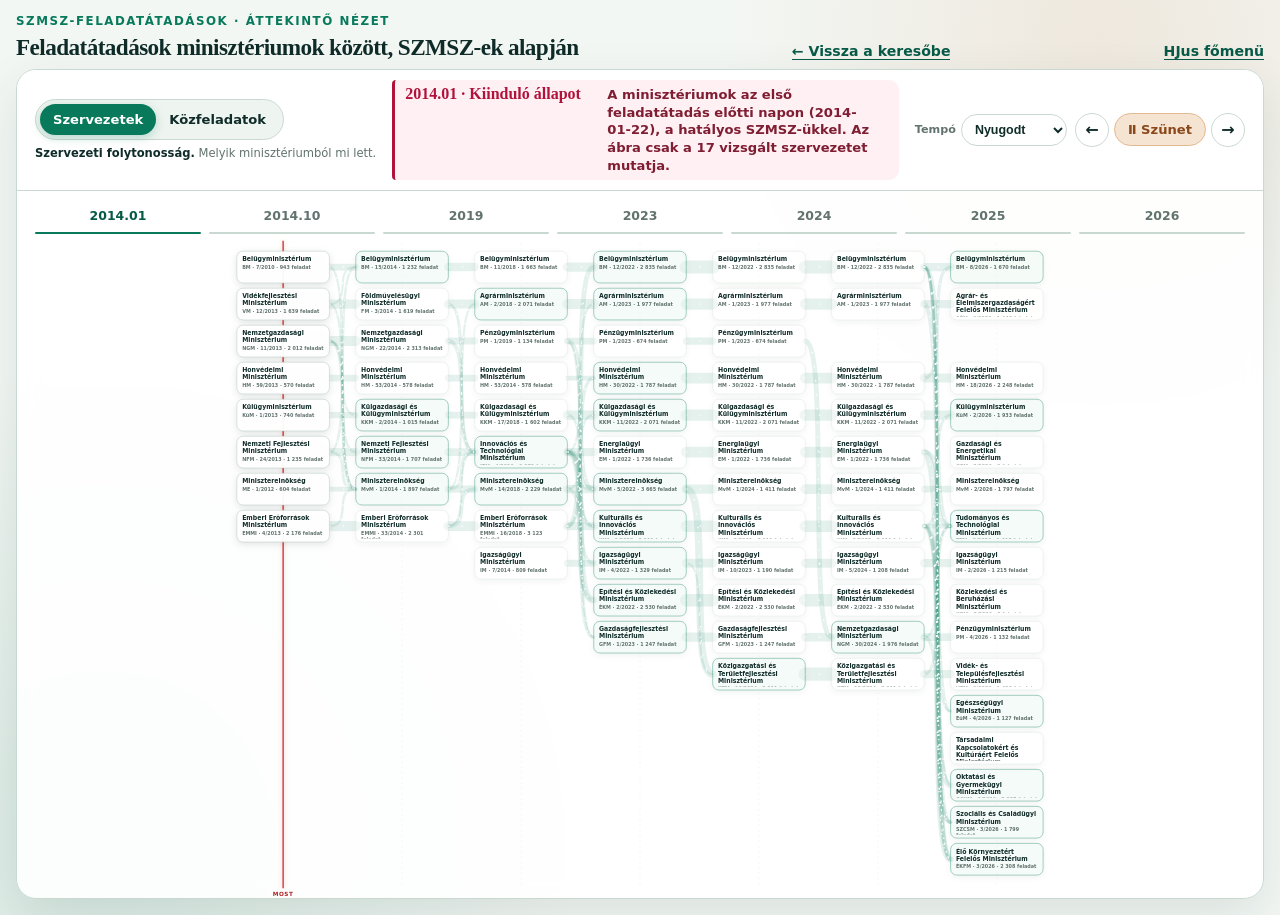
==== commit 56cbf53f: "Transfer overview: last column shows the SZMSZ in force today (PM, MvM, VTM, IM 2026), round period " ====
--- a/szmsz-transfer-overview.html
+++ b/szmsz-transfer-overview.html
@@ -654,11 +654,11 @@
   </div>
 
   <script>
-    const dates = [{"date": "2014-01-22", "year": "2014.01", "title": "Kiinduló állapot", "description": "A minisztériumok az első feladatátadás előtti napon (2014-01-22), a hatályos SZMSZ-ükkel. Az ábra csak a 17 vizsgált szervezetet mutatja.", "source": "SZMSZ-feladatfonalak", "sourceUrl": "cofog-organo.html"}, {"date": "2014-10-11", "year": "2014.10", "title": "9 átadás, 97 feladat", "period": "2014-01-23 – 2014-10-11", "description": "2014-01-23 – 2014-10-11. 24 feladat: NGM → MvM; 20 feladat: NFM → MvM; 12 feladat: NFM → BM; 11 feladat: NGM → NFM; és még 5 átadás. Bekötetlen gyenge jelölt: 3.", "source": "SZMSZ-feladatfonalak, átadási csomagok", "sourceUrl": "cofog-organo.html"}, {"date": "2019-03-01", "year": "2019", "title": "6 átadás, 238 feladat", "period": "2018-07-03 – 2019-03-01", "description": "2018-07-03 – 2019-03-01. 80 feladat: EMMI → MvM; 77 feladat: NGM → ITM; 46 feladat: MvM → ITM; 29 feladat: FM → ITM; és még 2 átadás.", "source": "SZMSZ-feladatfonalak, átadási csomagok", "sourceUrl": "cofog-organo.html"}, {"date": "2023-07-01", "year": "2023", "title": "13 átadás, 1433 feladat", "period": "2022-06-12 – 2023-07-01", "description": "2022-06-12 – 2023-07-01. 562 feladat: ITM → ÉKM; 218 feladat: EMMI → BM; 188 feladat: ITM → MvM; 134 feladat: PM → MvM; és még 9 átadás. Bekötetlen gyenge jelölt: 4.", "source": "SZMSZ-feladatfonalak, átadási csomagok", "sourceUrl": "cofog-organo.html"}, {"date": "2024-03-01", "year": "2024", "title": "2 átadás, 682 feladat", "period": "2024-03-01", "description": "2024-03-01. 681 feladat: MvM → KTM; 1 feladat: IM → KTM. Bekötetlen gyenge jelölt: 1.", "source": "SZMSZ-feladatfonalak, átadási csomagok", "sourceUrl": "cofog-organo.html"}, {"date": "2025-01-01", "year": "2025", "title": "1 átadás, 210 feladat", "period": "2024-09-15 – 2025-01-01", "description": "2024-09-15 – 2025-01-01. 210 feladat: PM → NGM.", "source": "SZMSZ-feladatfonalak, átadási csomagok", "sourceUrl": "cofog-organo.html"}, {"date": "2026-09-22", "year": "2026", "title": "17 átadás, 1721 feladat", "period": "2026-07-28 – 2026-09-22", "description": "2026-07-28 – 2026-09-22. 550 feladat: EM → ÉKFM; 310 feladat: KIM → OGYM; 161 feladat: EM → TTM; 140 feladat: AM → ÉKFM; és még 13 átadás. Bekötetlen gyenge jelölt: 8.", "source": "SZMSZ-feladatfonalak, átadási csomagok", "sourceUrl": "cofog-organo.html"}];
-
-    const nodes = [{"id": "n0-pir:311607", "org": "pir:311607", "date": "2014-01-22", "x": 30, "y": 30, "name": "Belügyminisztérium", "meta": "BM · 7/2010 · 943 feladat", "codes": {"011120": 591, "013110": 1, "076020": 1, "076010": 1, "034010": 2, "031010": 36, "031030": 1, "031050": 2, "013370": 5, "013330": 10, "011320": 18, "044310": 119, "062010": 58, "018010": 49, "011210": 3, "032010": 26, "022010": 2, "025010": 3, "011130": 15}, "merged": false}, {"id": "n0-pir:305679", "org": "pir:305679", "date": "2014-01-22", "x": 30, "y": 114, "name": "Vidékfejlesztési Minisztérium", "meta": "VM · 12/2013 · 1 639 feladat", "codes": {"011120": 469, "013340": 6, "098010": 17, "098040": 1, "042110": 154, "041120": 87, "011320": 23, "053010": 171, "016040": 1, "056010": 9, "054010": 122, "042140": 18, "041210": 1, "042170": 90, "047320": 1, "043610": 1, "014010": 1, "011310": 27, "042120": 143, "042350": 39, "048010": 12, "074052": 1, "044210": 47, "082010": 1, "042210": 63, "042310": 28, "051010": 18, "076064": 2, "013210": 1, "041140": 1, "053020": 4, "063010": 80}, "merged": false}, {"id": "n0-pir:303390", "org": "pir:303390", "date": "2014-01-22", "x": 30, "y": 198, "name": "Nemzetgazdasági Minisztérium", "meta": "NGM · 11/2013 · 2 012 feladat", "codes": {"011120": 458, "041110": 323, "014010": 44, "011310": 7, "041210": 173, "098010": 53, "011210": 379, "036020": 1, "011220": 200, "102010": 15, "049010": 3, "013340": 2, "104052": 1, "013210": 63, "061010": 8, "011320": 10, "012110": 2, "011230": 3, "047470": 12, "044210": 51, "025090": 1, "047110": 39, "047460": 28, "041140": 37, "016040": 2, "022010": 13, "031010": 2, "025010": 3, "025020": 3, "044310": 14, "021020": 1, "044320": 2, "043610": 1, "032010": 1, "047310": 57}, "merged": false}, {"id": "n0-pir:701059", "org": "pir:701059", "date": "2014-01-22", "x": 30, "y": 282, "name": "Honvédelmi Minisztérium", "meta": "HM · 59/2013 · 570 feladat", "codes": {"011120": 258, "025010": 153, "013340": 20, "021020": 129, "021040": 10}, "merged": false}, {"id": "n0-pir:311344", "org": "pir:311344", "date": "2014-01-22", "x": 30, "y": 366, "name": "Külügyminisztérium", "meta": "KüM · 1/2013 · 740 feladat", "codes": {"011310": 307, "011120": 354, "082044": 1, "011320": 25, "045210": 1, "109070": 1, "012110": 18, "041110": 17, "086030": 11, "014010": 4, "098010": 1}, "merged": false}, {"id": "n0-pir:764410", "org": "pir:764410", "date": "2014-01-22", "x": 30, "y": 450, "name": "Nemzeti Fejlesztési Minisztérium", "meta": "NFM · 24/2013 · 1 235 feladat", "codes": {"011120": 567, "011310": 12, "011320": 1, "043310": 20, "046010": 91, "013370": 29, "045310": 18, "045110": 110, "045410": 33, "043610": 64, "043110": 1, "044110": 2, "043510": 1, "053010": 41, "056010": 2, "063010": 11, "051010": 18, "041110": 15, "041140": 90, "013330": 14, "013340": 68, "013360": 2, "011210": 20, "013390": 5}, "merged": false}, {"id": "n0-pir:775290", "org": "pir:775290", "date": "2014-01-22", "x": 30, "y": 534, "name": "Miniszterelnökség", "meta": "ME · 1/2012 · 604 feladat", "codes": {"011120": 537, "013320": 6, "011310": 34, "013370": 5, "041140": 5, "031080": 17}, "merged": false}, {"id": "n0-pir:309271", "org": "pir:309271", "date": "2014-01-22", "x": 30, "y": 618, "name": "Emberi Erőforrások Minisztérium", "meta": "EMMI · 4/2013 · 2 176 feladat", "codes": {"011120": 605, "098010": 126, "076010": 305, "076020": 23, "094130": 35, "109010": 136, "107060": 26, "102010": 18, "101270": 25, "107080": 18, "101240": 18, "104052": 31, "098040": 40, "094210": 40, "014010": 17, "082010": 207, "082030": 35, "082091": 31, "082070": 2, "086030": 21, "081010": 86, "084070": 48, "084010": 128, "084040": 37, "084031": 14, "107090": 104}, "merged": false}, {"id": "n1-pir:311607", "org": "pir:311607", "date": "2014-10-11", "x": 300, "y": 30, "name": "Belügyminisztérium", "meta": "BM · 15/2014 · 1 232 feladat", "codes": {"011120": 688, "031060": 2, "013330": 28, "013110": 15, "076020": 1, "076010": 1, "034010": 2, "031010": 114, "031030": 1, "031050": 2, "032010": 4, "033010": 1, "036010": 1, "011320": 22, "013370": 32, "046010": 20, "041210": 95, "063010": 106, "011210": 3, "018010": 42, "025010": 4, "022010": 2, "031080": 25, "011130": 21}, "merged": true}, {"id": "n1-pir:305679", "org": "pir:305679", "date": "2014-10-11", "x": 300, "y": 114, "name": "Földművelésügyi Minisztérium", "meta": "FM · 3/2014 · 1 619 feladat", "codes": {"011120": 461, "098010": 30, "098040": 1, "013340": 19, "041120": 112, "042110": 192, "011320": 23, "011310": 32, "016040": 4, "053010": 153, "014010": 1, "042120": 76, "041237": 1, "041210": 1, "041140": 3, "047320": 1, "048010": 13, "084010": 1, "082010": 9, "042350": 80, "053020": 4, "051010": 18, "056010": 9, "076064": 2, "013210": 1, "054010": 126, "043610": 1, "042140": 22, "042170": 102, "044210": 43, "074052": 1, "042210": 44, "042310": 30, "095030": 3}, "merged": false}, {"id": "n1-pir:303390", "org": "pir:303390", "date": "2014-10-11", "x": 300, "y": 198, "name": "Nemzetgazdasági Minisztérium", "meta": "NGM · 22/2014 · 2 313 feladat", "codes": {"011120": 515, "041210": 166, "098010": 61, "011210": 378, "036020": 1, "102010": 16, "041110": 245, "011220": 205, "049010": 3, "013340": 2, "013210": 59, "104052": 1, "061010": 8, "011320": 6, "012110": 3, "011310": 5, "011230": 3, "047110": 32, "043610": 2, "047460": 37, "041140": 131, "044210": 45, "022010": 10, "031010": 2, "025010": 2, "025020": 1, "044310": 8, "047470": 1, "025090": 1, "021020": 1, "044320": 1, "032010": 1, "047310": 57, "013330": 261, "095030": 24, "047450": 19}, "merged": false}, {"id": "n1-pir:701059", "org": "pir:701059", "date": "2014-10-11", "x": 300, "y": 282, "name": "Honvédelmi Minisztérium", "meta": "HM · 53/2014 · 578 feladat", "codes": {"011120": 273, "025010": 156, "013340": 20, "021020": 129}, "merged": false}, {"id": "n1-pir:311344", "org": "pir:311344", "date": "2014-10-11", "x": 300, "y": 366, "name": "Külgazdasági és Külügyminisztérium", "meta": "KKM · 2/2014 · 1 015 feladat", "codes": {"011120": 441, "011310": 374, "013340": 12, "082044": 1, "041110": 53, "041140": 32, "047460": 1, "047470": 6, "011320": 24, "045210": 1, "109070": 1, "012110": 19, "086030": 41, "098010": 1, "014010": 7, "098040": 1}, "merged": true}, {"id": "n1-pir:764410", "org": "pir:764410", "date": "2014-10-11", "x": 300, "y": 450, "name": "Nemzeti Fejlesztési Minisztérium", "meta": "NFM · 33/2014 · 1 707 feladat", "codes": {"011120": 602, "041150": 4, "011310": 11, "011320": 1, "043310": 30, "046010": 128, "041110": 33, "045110": 165, "045310": 19, "045410": 34, "013330": 174, "043610": 159, "043110": 1, "044110": 2, "041140": 26, "043510": 1, "053010": 67, "056010": 31, "063010": 49, "051010": 54, "013340": 115, "013360": 1}, "merged": true}, {"id": "n1-pir:775290", "org": "pir:775290", "date": "2014-10-11", "x": 300, "y": 534, "name": "Miniszterelnökség", "meta": "MvM · 1/2014 · 1 897 feladat", "codes": {"011120": 987, "011310": 23, "013360": 5, "013330": 166, "084010": 29, "082010": 83, "014010": 70, "082070": 11, "054010": 1, "098010": 1, "042120": 55, "042350": 10, "042110": 44, "041110": 14, "013370": 29, "041140": 1, "011210": 57, "013340": 69, "046010": 25, "049010": 4, "043510": 2, "044310": 40, "062010": 25, "013110": 9, "016040": 93, "047450": 38, "013390": 6}, "merged": true}, {"id": "n1-pir:309271", "org": "pir:309271", "date": "2014-10-11", "x": 300, "y": 618, "name": "Emberi Erőforrások Minisztérium", "meta": "EMMI · 33/2014 · 2 301 feladat", "codes": {"011120": 560, "098010": 166, "013340": 10, "011320": 36, "011310": 21, "076010": 256, "076020": 23, "094130": 37, "104060": 67, "104052": 67, "102010": 24, "084070": 30, "107080": 16, "014010": 32, "082010": 184, "082030": 47, "082091": 45, "081010": 85, "081041": 8, "084010": 177, "084040": 37, "109010": 231, "107090": 35, "107060": 28, "101270": 25, "101240": 18, "094210": 36}, "merged": false}, {"id": "n2-pir:311607", "org": "pir:311607", "date": "2019-03-01", "x": 570, "y": 30, "name": "Belügyminisztérium", "meta": "BM · 11/2018 · 1 663 feladat", "codes": {"011120": 822, "013110": 60, "076020": 1, "076010": 1, "031010": 187, "035010": 2, "014010": 5, "098010": 3, "034010": 2, "031030": 1, "031050": 78, "032010": 4, "033010": 1, "036010": 1, "013330": 36, "011320": 21, "013370": 54, "046010": 38, "041210": 91, "063010": 108, "018010": 45, "011210": 3, "031080": 31, "045110": 33, "025010": 4, "022010": 2, "031060": 13, "011130": 16}, "merged": false}, {"id": "n2-pir:305679", "org": "pir:305679", "date": "2019-03-01", "x": 570, "y": 114, "name": "Agrárminisztérium", "meta": "AM · 2/2018 · 2 071 feladat", "codes": {"011120": 534, "042110": 284, "014010": 1, "042120": 130, "013340": 35, "011320": 25, "011310": 28, "016040": 14, "082010": 25, "098010": 35, "098040": 1, "053020": 20, "053010": 133, "076064": 2, "056010": 30, "054010": 211, "041140": 2, "042140": 35, "042170": 76, "042310": 73, "044210": 53, "013210": 3, "048010": 9, "042150": 1, "074052": 1, "042350": 99, "013330": 1, "041120": 129, "042210": 77, "095030": 4}, "merged": true}, {"id": "n2-pir:303390", "org": "pir:303390", "date": "2019-03-01", "x": 570, "y": 198, "name": "Pénzügyminisztérium", "meta": "PM · 1/2019 · 1 134 feladat", "codes": {"011120": 399, "036020": 1, "041210": 129, "011220": 81, "041110": 47, "047470": 2, "011210": 167, "013210": 8, "061010": 3, "061030": 1, "011320": 18, "013340": 1, "041140": 68, "013330": 190, "047460": 1, "031041": 5, "047450": 13}, "merged": false}, {"id": "n2-pir:701059", "org": "pir:701059", "date": "2019-03-01", "x": 570, "y": 282, "name": "Honvédelmi Minisztérium", "meta": "HM · 53/2014 · 578 feladat", "codes": {"011120": 273, "025010": 156, "013340": 20, "021020": 129}, "merged": false}, {"id": "n2-pir:311344", "org": "pir:311344", "date": "2019-03-01", "x": 570, "y": 366, "name": "Külgazdasági és Külügyminisztérium", "meta": "KKM · 17/2018 · 1 602 feladat", "codes": {"011120": 749, "095020": 2, "098040": 22, "095010": 1, "013110": 1, "011310": 389, "013340": 8, "041140": 46, "047450": 13, "013330": 5, "041110": 107, "047470": 52, "012110": 39, "109070": 1, "012210": 6, "011320": 24, "063010": 21, "014010": 21, "045210": 1, "047310": 16, "081010": 6, "082044": 4, "083030": 1, "086030": 66, "098010": 1}, "merged": false}, {"id": "n2-pir:764410", "org": "pir:764410", "date": "2019-03-01", "x": 570, "y": 450, "name": "Innovációs és Technológiai Minisztérium", "meta": "ITM · 4/2019 · 3 679 feladat", "codes": {"011120": 749, "011310": 17, "013330": 375, "043310": 42, "013340": 20, "044210": 89, "044310": 5, "044320": 2, "047110": 3, "047460": 56, "041110": 200, "014010": 97, "046010": 114, "098010": 113, "043610": 142, "043110": 1, "044110": 2, "043510": 3, "053010": 170, "045110": 436, "051010": 194, "056010": 65, "063010": 70, "041140": 40, "031070": 41, "045410": 291, "045310": 179, "045210": 56, "045190": 57, "013210": 22, "095030": 28}, "merged": true}, {"id": "n2-pir:775290", "org": "pir:775290", "date": "2019-03-01", "x": 570, "y": 534, "name": "Miniszterelnökség", "meta": "MvM · 14/2018 · 2 229 feladat", "codes": {"011120": 896, "011310": 21, "084010": 109, "062020": 30, "043510": 94, "013340": 21, "013360": 33, "013210": 21, "013370": 9, "013110": 75, "016030": 1, "011210": 49, "013330": 89, "044310": 104, "062010": 129, "082010": 48, "082070": 103, "054010": 1, "098010": 1, "011320": 73, "041110": 17, "016040": 131, "084040": 99, "109070": 8, "043310": 33, "084031": 24, "013390": 10}, "merged": true}, {"id": "n2-pir:309271", "org": "pir:309271", "date": "2019-03-01", "x": 570, "y": 618, "name": "Emberi Erőforrások Minisztérium", "meta": "EMMI · 16/2018 · 3 123 feladat", "codes": {"011120": 701, "098010": 238, "076010": 370, "013330": 51, "011320": 96, "013340": 39, "104060": 96, "104052": 84, "102010": 32, "084070": 35, "107080": 15, "094130": 38, "076020": 131, "076061": 50, "076064": 51, "074040": 55, "074054": 93, "072190": 49, "082010": 115, "082020": 25, "082030": 39, "082061": 64, "082044": 77, "011310": 23, "094210": 67, "095010": 30, "081041": 24, "081010": 73, "081021": 12, "081030": 43, "085010": 34, "109010": 139, "107090": 65, "101240": 42, "101270": 27}, "merged": false}, {"id": "n2-pir:300070", "org": "pir:300070", "date": "2019-03-01", "x": 570, "y": 702, "name": "Igazságügyi Minisztérium", "meta": "IM · 7/2014 · 809 feladat", "codes": {"011120": 464, "083010": 1, "033010": 310, "041130": 14, "095020": 3, "041150": 5, "036010": 12}, "merged": false}, {"id": "n3-pir:311607", "org": "pir:311607", "date": "2023-07-01", "x": 840, "y": 30, "name": "Belügyminisztérium", "meta": "BM · 12/2022 · 2 835 feladat", "codes": {"011120": 990, "045110": 40, "107090": 87, "013110": 58, "076010": 413, "076020": 68, "031010": 186, "014010": 22, "035010": 2, "098010": 209, "034010": 2, "031030": 1, "031050": 80, "032010": 4, "033010": 1, "036010": 1, "013340": 31, "011320": 39, "013370": 9, "041210": 103, "063010": 108, "013330": 29, "018010": 42, "011210": 3, "025010": 4, "022010": 2, "031060": 16, "101240": 42, "109010": 152, "101270": 26, "104060": 30, "011130": 11, "084010": 20, "013210": 4}, "merged": true}, {"id": "n3-pir:305679", "org": "pir:305679", "date": "2023-07-01", "x": 840, "y": 114, "name": "Agrárminisztérium", "meta": "AM · 1/2023 · 1 977 feladat", "codes": {"011120": 531, "042110": 274, "014010": 1, "042120": 169, "013340": 38, "042150": 21, "082010": 20, "016040": 14, "011320": 24, "011310": 28, "054010": 225, "042140": 33, "042170": 88, "042310": 71, "098010": 32, "098040": 1, "044210": 44, "047110": 22, "013210": 3, "053010": 1, "048010": 4, "074052": 1, "042350": 111, "013330": 1, "042210": 134, "041120": 86}, "merged": true}, {"id": "n3-pir:303390", "org": "pir:303390", "date": "2023-07-01", "x": 840, "y": 198, "name": "Pénzügyminisztérium", "meta": "PM · 1/2023 · 674 feladat", "codes": {"011120": 339, "036020": 1, "011220": 83, "041110": 38, "011210": 164, "102010": 11, "011320": 22, "047470": 3, "061010": 3, "061030": 1, "013210": 9}, "merged": false}, {"id": "n3-pir:701059", "org": "pir:701059", "date": "2023-07-01", "x": 840, "y": 282, "name": "Honvédelmi Minisztérium", "meta": "HM · 30/2022 · 1 787 feladat", "codes": {"011120": 775, "021040": 8, "025010": 510, "013340": 30, "081010": 148, "082070": 10, "021020": 168, "024010": 37, "044210": 29, "081041": 23, "081030": 49}, "merged": true}, {"id": "n3-pir:311344", "org": "pir:311344", "date": "2023-07-01", "x": 840, "y": 366, "name": "Külgazdasági és Külügyminisztérium", "meta": "KKM · 11/2022 · 2 071 feladat", "codes": {"011120": 953, "011310": 533, "013340": 16, "043510": 67, "043310": 1, "086030": 24, "014010": 19, "098010": 3, "082044": 1, "098040": 32, "094260": 23, "095010": 5, "095020": 23, "013110": 1, "041140": 63, "047450": 14, "013330": 8, "041110": 119, "063010": 22, "012110": 38, "041210": 10, "045210": 1, "011320": 28, "043610": 14, "081010": 7, "109070": 34, "012210": 7, "047470": 5}, "merged": true}, {"id": "n3-pir:764410", "org": "pir:764410", "date": "2023-07-01", "x": 840, "y": 450, "name": "Energiaügyi Minisztérium", "meta": "EM · 1/2022 · 1 736 feladat", "codes": {"011120": 728, "013340": 39, "013330": 25, "011310": 18, "046010": 19, "041110": 2, "051010": 224, "053010": 259, "056010": 42, "053020": 63, "063010": 79, "043210": 29, "043110": 1, "043510": 38, "045110": 1, "043610": 118, "043310": 50, "044110": 1}, "merged": false}, {"id": "n3-pir:775290", "org": "pir:775290", "date": "2023-07-01", "x": 840, "y": 534, "name": "Miniszterelnökség", "meta": "MvM · 5/2022 · 3 665 feladat", "codes": {"011120": 1333, "016040": 184, "084010": 118, "084040": 101, "062010": 36, "062020": 27, "013340": 28, "044310": 34, "013360": 9, "011210": 77, "013110": 31, "013210": 15, "011310": 15, "016030": 1, "041120": 70, "013370": 37, "045110": 66, "081045": 22, "081030": 1, "047320": 11, "041140": 201, "041110": 19, "082010": 21, "013330": 733, "047450": 124, "045310": 26, "043610": 41, "063010": 41, "051010": 44, "056010": 47, "047460": 1, "098010": 14, "076010": 28, "109010": 27, "081010": 46, "084031": 25, "013390": 11}, "merged": true}, {"id": "n3-pir:309271", "org": "pir:309271", "date": "2023-07-01", "x": 840, "y": 618, "name": "Kulturális és Innovációs Minisztérium", "meta": "KIM · 3/2022 · 2 111 feladat", "codes": {"011120": 684, "086030": 61, "013340": 30, "094210": 217, "098010": 78, "095030": 89, "014010": 109, "049020": 36, "047460": 84, "041110": 1, "104060": 137, "104052": 119, "107080": 61, "084070": 50, "082010": 138, "082061": 69, "082044": 87, "082030": 27, "082091": 34}, "merged": true}, {"id": "n3-pir:300070", "org": "pir:300070", "date": "2023-07-01", "x": 840, "y": 702, "name": "Igazságügyi Minisztérium", "meta": "IM · 4/2022 · 1 329 feladat", "codes": {"011120": 721, "033010": 308, "083010": 1, "041150": 13, "013370": 29, "083030": 1, "041110": 121, "041130": 12, "095020": 11, "036020": 28, "034030": 5, "109030": 2, "011310": 77}, "merged": true}, {"id": "n3-pir:847395", "org": "pir:847395", "date": "2023-07-01", "x": 840, "y": 786, "name": "Építési és Közlekedési Minisztérium", "meta": "ÉKM · 2/2022 · 2 530 feladat", "codes": {"011120": 560, "045110": 411, "011310": 26, "013340": 63, "013330": 28, "044320": 37, "044310": 182, "081030": 15, "098010": 15, "062010": 103, "045120": 22, "045310": 243, "063010": 33, "051010": 13, "043610": 13, "041110": 5, "082010": 57, "049020": 28, "082070": 173, "031070": 42, "045410": 323, "045210": 52, "045190": 86}, "merged": true}, {"id": "n3-pir:848392", "org": "pir:848392", "date": "2023-07-01", "x": 840, "y": 870, "name": "Gazdaságfejlesztési Minisztérium", "meta": "GFM · 1/2023 · 1 247 feladat", "codes": {"011120": 515, "041110": 168, "013330": 14, "013340": 116, "047460": 28, "011320": 12, "011310": 1, "011210": 49, "061010": 6, "046010": 22, "044210": 103, "041210": 197, "047450": 16}, "merged": true}, {"id": "n4-pir:311607", "org": "pir:311607", "date": "2024-03-01", "x": 1110, "y": 30, "name": "Belügyminisztérium", "meta": "BM · 12/2022 · 2 835 feladat", "codes": {"011120": 990, "045110": 40, "107090": 87, "013110": 58, "076010": 413, "076020": 68, "031010": 186, "014010": 22, "035010": 2, "098010": 209, "034010": 2, "031030": 1, "031050": 80, "032010": 4, "033010": 1, "036010": 1, "013340": 31, "011320": 39, "013370": 9, "041210": 103, "063010": 108, "013330": 29, "018010": 42, "011210": 3, "025010": 4, "022010": 2, "031060": 16, "101240": 42, "109010": 152, "101270": 26, "104060": 30, "011130": 11, "084010": 20, "013210": 4}, "merged": false}, {"id": "n4-pir:305679", "org": "pir:305679", "date": "2024-03-01", "x": 1110, "y": 114, "name": "Agrárminisztérium", "meta": "AM · 1/2023 · 1 977 feladat", "codes": {"011120": 531, "042110": 274, "014010": 1, "042120": 169, "013340": 38, "042150": 21, "082010": 20, "016040": 14, "011320": 24, "011310": 28, "054010": 225, "042140": 33, "042170": 88, "042310": 71, "098010": 32, "098040": 1, "044210": 44, "047110": 22, "013210": 3, "053010": 1, "048010": 4, "074052": 1, "042350": 111, "013330": 1, "042210": 134, "041120": 86}, "merged": false}, {"id": "n4-pir:303390", "org": "pir:303390", "date": "2024-03-01", "x": 1110, "y": 198, "name": "Pénzügyminisztérium", "meta": "PM · 1/2023 · 674 feladat", "codes": {"011120": 339, "036020": 1, "011220": 83, "041110": 38, "011210": 164, "102010": 11, "011320": 22, "047470": 3, "061010": 3, "061030": 1, "013210": 9}, "merged": false}, {"id": "n4-pir:701059", "org": "pir:701059", "date": "2024-03-01", "x": 1110, "y": 282, "name": "Honvédelmi Minisztérium", "meta": "HM · 30/2022 · 1 787 feladat", "codes": {"011120": 775, "021040": 8, "025010": 510, "013340": 30, "081010": 148, "082070": 10, "021020": 168, "024010": 37, "044210": 29, "081041": 23, "081030": 49}, "merged": false}, {"id": "n4-pir:311344", "org": "pir:311344", "date": "2024-03-01", "x": 1110, "y": 366, "name": "Külgazdasági és Külügyminisztérium", "meta": "KKM · 11/2022 · 2 071 feladat", "codes": {"011120": 953, "011310": 533, "013340": 16, "043510": 67, "043310": 1, "086030": 24, "014010": 19, "098010": 3, "082044": 1, "098040": 32, "094260": 23, "095010": 5, "095020": 23, "013110": 1, "041140": 63, "047450": 14, "013330": 8, "041110": 119, "063010": 22, "012110": 38, "041210": 10, "045210": 1, "011320": 28, "043610": 14, "081010": 7, "109070": 34, "012210": 7, "047470": 5}, "merged": false}, {"id": "n4-pir:764410", "org": "pir:764410", "date": "2024-03-01", "x": 1110, "y": 450, "name": "Energiaügyi Minisztérium", "meta": "EM · 1/2022 · 1 736 feladat", "codes": {"011120": 728, "013340": 39, "013330": 25, "011310": 18, "046010": 19, "041110": 2, "051010": 224, "053010": 259, "056010": 42, "053020": 63, "063010": 79, "043210": 29, "043110": 1, "043510": 38, "045110": 1, "043610": 118, "043310": 50, "044110": 1}, "merged": false}, {"id": "n4-pir:775290", "org": "pir:775290", "date": "2024-03-01", "x": 1110, "y": 534, "name": "Miniszterelnökség", "meta": "MvM · 1/2024 · 1 411 feladat", "codes": {"011120": 683, "016040": 194, "084010": 115, "084040": 87, "062010": 61, "062020": 7, "013340": 35, "044310": 38, "016030": 1, "013360": 8, "013110": 19, "013210": 20, "011310": 14, "045110": 37, "081045": 19, "081030": 1, "047320": 1, "081010": 46, "084031": 25}, "merged": false}, {"id": "n4-pir:309271", "org": "pir:309271", "date": "2024-03-01", "x": 1110, "y": 618, "name": "Kulturális és Innovációs Minisztérium", "meta": "KIM · 3/2022 · 2 111 feladat", "codes": {"011120": 684, "086030": 61, "013340": 30, "094210": 217, "098010": 78, "095030": 89, "014010": 109, "049020": 36, "047460": 84, "041110": 1, "104060": 137, "104052": 119, "107080": 61, "084070": 50, "082010": 138, "082061": 69, "082044": 87, "082030": 27, "082091": 34}, "merged": false}, {"id": "n4-pir:300070", "org": "pir:300070", "date": "2024-03-01", "x": 1110, "y": 702, "name": "Igazságügyi Minisztérium", "meta": "IM · 10/2023 · 1 190 feladat", "codes": {"011120": 648, "083030": 1, "095020": 13, "033010": 312, "041150": 13, "013370": 29, "036020": 29, "034030": 5, "109030": 2, "083010": 1, "041110": 125, "041130": 12}, "merged": false}, {"id": "n4-pir:847395", "org": "pir:847395", "date": "2024-03-01", "x": 1110, "y": 786, "name": "Építési és Közlekedési Minisztérium", "meta": "ÉKM · 2/2022 · 2 530 feladat", "codes": {"011120": 560, "045110": 411, "011310": 26, "013340": 63, "013330": 28, "044320": 37, "044310": 182, "081030": 15, "098010": 15, "062010": 103, "045120": 22, "045310": 243, "063010": 33, "051010": 13, "043610": 13, "041110": 5, "082010": 57, "049020": 28, "082070": 173, "031070": 42, "045410": 323, "045210": 52, "045190": 86}, "merged": false}, {"id": "n4-pir:848392", "org": "pir:848392", "date": "2024-03-01", "x": 1110, "y": 870, "name": "Gazdaságfejlesztési Minisztérium", "meta": "GFM · 1/2023 · 1 247 feladat", "codes": {"011120": 515, "041110": 168, "013330": 14, "013340": 116, "047460": 28, "011320": 12, "011310": 1, "011210": 49, "061010": 6, "046010": 22, "044210": 103, "041210": 197, "047450": 16}, "merged": false}, {"id": "n4-pir:849278", "org": "pir:849278", "date": "2024-03-01", "x": 1110, "y": 954, "name": "Közigazgatási és Területfejlesztési Minisztérium", "meta": "KTM · 10/2024 · 2 911 feladat", "codes": {"011120": 1348, "041140": 124, "041110": 1, "013330": 819, "041120": 68, "013110": 4, "013370": 36, "018010": 44, "013210": 1, "045110": 48, "045310": 1, "043610": 12, "063010": 43, "051010": 44, "098010": 28, "076010": 29, "109010": 28, "084010": 28, "011210": 63, "011130": 18, "047450": 114, "095030": 10}, "merged": true}, {"id": "n5-pir:311607", "org": "pir:311607", "date": "2025-01-01", "x": 1380, "y": 30, "name": "Belügyminisztérium", "meta": "BM · 12/2022 · 2 835 feladat", "codes": {"011120": 990, "045110": 40, "107090": 87, "013110": 58, "076010": 413, "076020": 68, "031010": 186, "014010": 22, "035010": 2, "098010": 209, "034010": 2, "031030": 1, "031050": 80, "032010": 4, "033010": 1, "036010": 1, "013340": 31, "011320": 39, "013370": 9, "041210": 103, "063010": 108, "013330": 29, "018010": 42, "011210": 3, "025010": 4, "022010": 2, "031060": 16, "101240": 42, "109010": 152, "101270": 26, "104060": 30, "011130": 11, "084010": 20, "013210": 4}, "merged": false}, {"id": "n5-pir:305679", "org": "pir:305679", "date": "2025-01-01", "x": 1380, "y": 114, "name": "Agrárminisztérium", "meta": "AM · 1/2023 · 1 977 feladat", "codes": {"011120": 531, "042110": 274, "014010": 1, "042120": 169, "013340": 38, "042150": 21, "082010": 20, "016040": 14, "011320": 24, "011310": 28, "054010": 225, "042140": 33, "042170": 88, "042310": 71, "098010": 32, "098040": 1, "044210": 44, "047110": 22, "013210": 3, "053010": 1, "048010": 4, "074052": 1, "042350": 111, "013330": 1, "042210": 134, "041120": 86}, "merged": false}, {"id": "n5-pir:701059", "org": "pir:701059", "date": "2025-01-01", "x": 1380, "y": 282, "name": "Honvédelmi Minisztérium", "meta": "HM · 30/2022 · 1 787 feladat", "codes": {"011120": 775, "021040": 8, "025010": 510, "013340": 30, "081010": 148, "082070": 10, "021020": 168, "024010": 37, "044210": 29, "081041": 23, "081030": 49}, "merged": false}, {"id": "n5-pir:311344", "org": "pir:311344", "date": "2025-01-01", "x": 1380, "y": 366, "name": "Külgazdasági és Külügyminisztérium", "meta": "KKM · 11/2022 · 2 071 feladat", "codes": {"011120": 953, "011310": 533, "013340": 16, "043510": 67, "043310": 1, "086030": 24, "014010": 19, "098010": 3, "082044": 1, "098040": 32, "094260": 23, "095010": 5, "095020": 23, "013110": 1, "041140": 63, "047450": 14, "013330": 8, "041110": 119, "063010": 22, "012110": 38, "041210": 10, "045210": 1, "011320": 28, "043610": 14, "081010": 7, "109070": 34, "012210": 7, "047470": 5}, "merged": false}, {"id": "n5-pir:764410", "org": "pir:764410", "date": "2025-01-01", "x": 1380, "y": 450, "name": "Energiaügyi Minisztérium", "meta": "EM · 1/2022 · 1 736 feladat", "codes": {"011120": 728, "013340": 39, "013330": 25, "011310": 18, "046010": 19, "041110": 2, "051010": 224, "053010": 259, "056010": 42, "053020": 63, "063010": 79, "043210": 29, "043110": 1, "043510": 38, "045110": 1, "043610": 118, "043310": 50, "044110": 1}, "merged": false}, {"id": "n5-pir:775290", "org": "pir:775290", "date": "2025-01-01", "x": 1380, "y": 534, "name": "Miniszterelnökség", "meta": "MvM · 1/2024 · 1 411 feladat", "codes": {"011120": 683, "016040": 194, "084010": 115, "084040": 87, "062010": 61, "062020": 7, "013340": 35, "044310": 38, "016030": 1, "013360": 8, "013110": 19, "013210": 20, "011310": 14, "045110": 37, "081045": 19, "081030": 1, "047320": 1, "081010": 46, "084031": 25}, "merged": false}, {"id": "n5-pir:309271", "org": "pir:309271", "date": "2025-01-01", "x": 1380, "y": 618, "name": "Kulturális és Innovációs Minisztérium", "meta": "KIM · 3/2022 · 2 111 feladat", "codes": {"011120": 684, "086030": 61, "013340": 30, "094210": 217, "098010": 78, "095030": 89, "014010": 109, "049020": 36, "047460": 84, "041110": 1, "104060": 137, "104052": 119, "107080": 61, "084070": 50, "082010": 138, "082061": 69, "082044": 87, "082030": 27, "082091": 34}, "merged": false}, {"id": "n5-pir:300070", "org": "pir:300070", "date": "2025-01-01", "x": 1380, "y": 702, "name": "Igazságügyi Minisztérium", "meta": "IM · 5/2024 · 1 208 feladat", "codes": {"011120": 655, "083030": 1, "095020": 13, "033010": 322, "041150": 13, "013370": 29, "036020": 30, "034030": 5, "109030": 2, "083010": 1, "041110": 125, "041130": 12}, "merged": false}, {"id": "n5-pir:847395", "org": "pir:847395", "date": "2025-01-01", "x": 1380, "y": 786, "name": "Építési és Közlekedési Minisztérium", "meta": "ÉKM · 2/2022 · 2 530 feladat", "codes": {"011120": 560, "045110": 411, "011310": 26, "013340": 63, "013330": 28, "044320": 37, "044310": 182, "081030": 15, "098010": 15, "062010": 103, "045120": 22, "045310": 243, "063010": 33, "051010": 13, "043610": 13, "041110": 5, "082010": 57, "049020": 28, "082070": 173, "031070": 42, "045410": 323, "045210": 52, "045190": 86}, "merged": false}, {"id": "n5-pir:848392", "org": "pir:848392", "date": "2025-01-01", "x": 1380, "y": 870, "name": "Nemzetgazdasági Minisztérium", "meta": "NGM · 30/2024 · 1 976 feladat", "codes": {"011120": 647, "011320": 35, "041110": 246, "011310": 1, "047460": 77, "013340": 111, "013330": 14, "061010": 8, "061030": 1, "044210": 143, "025010": 23, "013210": 37, "036020": 1, "011210": 220, "046010": 26, "049010": 23, "047470": 8, "041210": 210, "011220": 84, "047110": 49, "102010": 11}, "merged": true}, {"id": "n5-pir:849278", "org": "pir:849278", "date": "2025-01-01", "x": 1380, "y": 954, "name": "Közigazgatási és Területfejlesztési Minisztérium", "meta": "KTM · 10/2024 · 2 911 feladat", "codes": {"011120": 1348, "041140": 124, "041110": 1, "013330": 819, "041120": 68, "013110": 4, "013370": 36, "018010": 44, "013210": 1, "045110": 48, "045310": 1, "043610": 12, "063010": 43, "051010": 44, "098010": 28, "076010": 29, "109010": 28, "084010": 28, "011210": 63, "011130": 18, "047450": 114, "095030": 10}, "merged": false}, {"id": "n6-pir:311607", "org": "pir:311607", "date": "2026-09-22", "x": 1650, "y": 30, "name": "Belügyminisztérium", "meta": "BM · 8/2026 · 1 670 feladat", "codes": {"011120": 812, "013110": 79, "031010": 256, "014010": 21, "076020": 1, "076010": 1, "034010": 1, "031030": 1, "031050": 61, "036010": 1, "013340": 10, "011320": 19, "013330": 20, "013370": 26, "025010": 22, "022010": 2, "032010": 3, "033010": 1, "031060": 15, "031080": 67, "081010": 129, "081030": 51, "081041": 38, "081045": 28, "013210": 5}, "merged": true}, {"id": "n6-pir:305679", "org": "pir:305679", "date": "2026-09-22", "x": 1650, "y": 114, "name": "Agrár- és Élelmiszergazdaságért Felelős Minisztérium", "meta": "AÉM · 6/2026 · 1 443 feladat", "codes": {"011120": 553, "042110": 353, "042120": 149, "011320": 21, "042170": 49, "011310": 29, "042140": 6, "042350": 51, "041120": 109, "013340": 52, "047110": 34, "076070": 15, "044210": 1, "053010": 1, "098010": 15, "048010": 3, "098040": 1, "016040": 1}, "merged": false}, {"id": "n6-pir:701059", "org": "pir:701059", "date": "2026-09-22", "x": 1650, "y": 282, "name": "Honvédelmi Minisztérium", "meta": "HM · 18/2026 · 2 248 feladat", "codes": {"011120": 783, "025010": 649, "013340": 44, "021020": 474, "024010": 35, "082010": 36, "013370": 167, "046010": 60}, "merged": false}, {"id": "n6-pir:311344", "org": "pir:311344", "date": "2026-09-22", "x": 1650, "y": 366, "name": "Külügyminisztérium", "meta": "KüM · 2/2026 · 1 933 feladat", "codes": {"011120": 1047, "011310": 574, "031080": 3, "013340": 17, "095020": 4, "013110": 1, "013330": 9, "086030": 74, "082044": 1, "098040": 28, "094260": 35, "098010": 3, "109070": 18, "012110": 26, "041110": 23, "081010": 6, "063010": 5, "014010": 2, "011320": 40, "012210": 14, "041140": 2}, "merged": true}, {"id": "n6-pir:764410", "org": "pir:764410", "date": "2026-09-22", "x": 1650, "y": 450, "name": "Gazdasági és Energetikai Minisztérium", "meta": "GEM · 2/2026 · 0 feladat", "codes": {}, "merged": false}, {"id": "n6-pir:775290", "org": "pir:775290", "date": "2026-09-22", "x": 1650, "y": 534, "name": "Miniszterelnökség", "meta": "MvM · 1/2024 · 1 411 feladat", "codes": {"011120": 683, "016040": 194, "084010": 115, "084040": 87, "062010": 61, "062020": 7, "013340": 35, "044310": 38, "016030": 1, "013360": 8, "013110": 19, "013210": 20, "011310": 14, "045110": 37, "081045": 19, "081030": 1, "047320": 1, "081010": 46, "084031": 25}, "merged": false}, {"id": "n6-pir:309271", "org": "pir:309271", "date": "2026-09-22", "x": 1650, "y": 618, "name": "Tudományos és Technológiai Minisztérium", "meta": "TTM · 2/2026 · 1 418 feladat", "codes": {"011120": 743, "013340": 30, "046010": 245, "014010": 201, "031080": 8, "013370": 48, "016030": 36, "045110": 34, "041160": 13, "041130": 42, "014030": 18}, "merged": true}, {"id": "n6-pir:300070", "org": "pir:300070", "date": "2026-09-22", "x": 1650, "y": 702, "name": "Igazságügyi Minisztérium", "meta": "IM · 5/2024 · 1 208 feladat", "codes": {"011120": 655, "083030": 1, "095020": 13, "033010": 322, "041150": 13, "013370": 29, "036020": 30, "034030": 5, "109030": 2, "083010": 1, "041110": 125, "041130": 12}, "merged": false}, {"id": "n6-pir:847395", "org": "pir:847395", "date": "2026-09-22", "x": 1650, "y": 786, "name": "Közlekedési és Beruházási Minisztérium", "meta": "KBM · 2/2026 · 0 feladat", "codes": {}, "merged": false}, {"id": "n6-pir:848392", "org": "pir:848392", "date": "2026-09-22", "x": 1650, "y": 870, "name": "Nemzetgazdasági Minisztérium", "meta": "NGM · 30/2024 · 1 976 feladat", "codes": {"011120": 647, "011320": 35, "041110": 246, "011310": 1, "047460": 77, "013340": 111, "013330": 14, "061010": 8, "061030": 1, "044210": 143, "025010": 23, "013210": 37, "036020": 1, "011210": 220, "046010": 26, "049010": 23, "047470": 8, "041210": 210, "011220": 84, "047110": 49, "102010": 11}, "merged": false}, {"id": "n6-pir:849278", "org": "pir:849278", "date": "2026-09-22", "x": 1650, "y": 954, "name": "Közigazgatási és Területfejlesztési Minisztérium", "meta": "KTM · 5/2025 · 1 699 feladat", "codes": {"011120": 1190, "016030": 18, "041140": 146, "041110": 1, "013330": 42, "044310": 6, "041120": 68, "032010": 45, "013110": 4, "013370": 36, "018010": 44, "045110": 34, "081045": 18, "011130": 18, "081010": 29}, "merged": false}, {"id": "n6-pir:855460", "org": "pir:855460", "date": "2026-09-22", "x": 1650, "y": 1038, "name": "Egészségügyi Minisztérium", "meta": "EüM · 4/2026 · 1 127 feladat", "codes": {"011120": 614, "076010": 331, "013330": 9, "076020": 52, "074054": 67, "076070": 36, "074052": 12, "072190": 6}, "merged": true}, {"id": "n6-pir:855448", "org": "pir:855448", "date": "2026-09-22", "x": 1650, "y": 1122, "name": "Társadalmi Kapcsolatokért és Kultúráért Felelős Minisztérium", "meta": "TKKM · 2/2026 · 0 feladat", "codes": {}, "merged": false}, {"id": "n6-pir:855459", "org": "pir:855459", "date": "2026-09-22", "x": 1650, "y": 1206, "name": "Oktatási és Gyermekügyi Minisztérium", "meta": "OGYM · 3/2026 · 2 007 feladat", "codes": {"011120": 635, "044310": 33, "011320": 25, "013330": 4, "094210": 185, "098010": 462, "095030": 510, "084070": 31, "104030": 40, "104060": 25, "091120": 13, "091110": 44}, "merged": true}, {"id": "n6-pir:855471", "org": "pir:855471", "date": "2026-09-22", "x": 1650, "y": 1290, "name": "Szociális és Családügyi Minisztérium", "meta": "SZCSM · 3/2026 · 1 799 feladat", "codes": {"011120": 631, "041210": 271, "105020": 22, "104070": 139, "104060": 92, "104011": 29, "104042": 77, "036020": 20, "109010": 130, "102050": 20, "107060": 26, "107090": 18, "104052": 93, "107080": 123, "101270": 63, "101240": 30, "041236": 15}, "merged": true}, {"id": "n6-pir:855437", "org": "pir:855437", "date": "2026-09-22", "x": 1650, "y": 1374, "name": "Élő Környezetért Felelős Minisztérium", "meta": "ÉKFM · 3/2026 · 2 308 feladat", "codes": {"011120": 720, "013340": 47, "011310": 21, "013330": 49, "053010": 420, "056010": 46, "053020": 66, "051010": 198, "041110": 1, "063010": 295, "054010": 285, "042140": 8, "042110": 2, "042210": 120, "042180": 30}, "merged": true}];
-
-    const links = [{"from": "n0-pir:311607", "to": "n1-pir:311607", "event": "2014-10-11", "fromOrg": "pir:311607", "toOrg": "pir:311607", "task": "cont", "weight": 15.5, "label": "571 feladatfonal folytatódik", "n": 571, "codes": {"011130": 13, "011120": 436, "031010": 33, "013110": 1, "076020": 1, "076010": 1, "034010": 2, "031030": 1, "031050": 2, "013370": 5, "013330": 8, "011320": 17, "018010": 40, "011210": 3, "022010": 2, "032010": 3, "025010": 3}}, {"from": "n0-pir:305679", "to": "n1-pir:305679", "event": "2014-10-11", "fromOrg": "pir:305679", "toOrg": "pir:305679", "task": "cont", "weight": 20.9, "label": "1235 feladatfonal folytatódik", "n": 1235, "codes": {"054010": 106, "042310": 28, "042350": 32, "053010": 130, "053020": 4, "011120": 400, "042110": 112, "042170": 81, "041120": 86, "098010": 16, "098040": 1, "095030": 1, "011320": 19, "016040": 1, "041210": 1, "043610": 1, "011310": 27, "042120": 40, "076064": 2, "051010": 18, "042140": 18, "013340": 6, "048010": 12, "056010": 9, "047320": 1, "014010": 1, "074052": 1, "044210": 42, "082010": 1, "042210": 36, "013210": 1, "041140": 1}}, {"from": "n0-pir:303390", "to": "n1-pir:303390", "event": "2014-10-11", "fromOrg": "pir:303390", "toOrg": "pir:303390", "task": "cont", "weight": 22.6, "label": "1494 feladatfonal folytatódik", "n": 1494, "codes": {"011120": 356, "011310": 5, "041110": 168, "047460": 17, "022010": 10, "031010": 2, "044210": 36, "025010": 2, "025020": 1, "047110": 25, "032010": 1, "047310": 22, "041140": 22, "013210": 26, "098010": 44, "041210": 153, "011210": 362, "036020": 1, "102010": 15, "011220": 187, "049010": 3, "013340": 2, "104052": 1, "011320": 5, "012110": 2, "061010": 8, "044310": 8, "044320": 1, "043610": 1, "047470": 1, "025090": 1, "021020": 1, "011230": 3, "095030": 2}}, {"from": "n0-pir:701059", "to": "n1-pir:701059", "event": "2014-10-11", "fromOrg": "pir:701059", "toOrg": "pir:701059", "task": "cont", "weight": 15.1, "label": "532 feladatfonal folytatódik", "n": 532, "codes": {"021020": 110, "011120": 248, "025010": 154, "013340": 20}}, {"from": "n0-pir:311344", "to": "n1-pir:311344", "event": "2014-10-11", "fromOrg": "pir:311344", "toOrg": "pir:311344", "task": "cont", "weight": 14.5, "label": "472 feladatfonal folytatódik", "n": 472, "codes": {"011120": 216, "011310": 202, "082044": 1, "011320": 11, "109070": 1, "012110": 18, "041110": 15, "086030": 2, "014010": 4, "098010": 1, "045210": 1}}, {"from": "n0-pir:764410", "to": "n1-pir:764410", "event": "2014-10-11", "fromOrg": "pir:764410", "toOrg": "pir:764410", "task": "cont", "weight": 19.0, "label": "967 feladatfonal folytatódik", "n": 967, "codes": {"011120": 508, "046010": 38, "011310": 11, "011320": 1, "043310": 17, "041140": 12, "013360": 1, "045110": 108, "045310": 18, "045410": 33, "043610": 59, "053010": 40, "051010": 18, "043110": 1, "044110": 2, "013340": 85, "043510": 1, "056010": 2, "063010": 9, "041110": 3}}, {"from": "n0-pir:775290", "to": "n1-pir:775290", "event": "2014-10-11", "fromOrg": "pir:775290", "toOrg": "pir:775290", "task": "cont", "weight": 11.2, "label": "224 feladatfonal folytatódik", "n": 224, "codes": {"011120": 214, "011310": 10}}, {"from": "n0-pir:309271", "to": "n1-pir:309271", "event": "2014-10-11", "fromOrg": "pir:309271", "toOrg": "pir:309271", "task": "cont", "weight": 22.8, "label": "1514 feladatfonal folytatódik", "n": 1514, "codes": {"011120": 389, "011320": 8, "098010": 59, "076010": 205, "076020": 23, "094130": 35, "109010": 144, "104052": 25, "107080": 16, "107060": 24, "102010": 17, "101270": 25, "101240": 18, "104060": 2, "014010": 13, "082010": 151, "082030": 27, "082091": 31, "011310": 1, "081010": 67, "084070": 20, "084010": 149, "084040": 21, "107090": 26, "094210": 18}}, {"from": "n0-pir:303390", "to": "n1-pir:775290", "event": "2014-10-11", "fromOrg": "pir:303390", "toOrg": "pir:775290", "task": "d01", "weight": 6.4, "label": "24 feladat: NGM → MvM · Általános K+F politika 24", "taskLabel": "24 feladat · általános K+F politika", "pair": "NGM → MvM", "n": 24, "codes": {"014010": 24}, "threads": [2455, 2459, 2461, 2463, 2469, 2471, 2472, 2481, 2482, 2487, 2489, 4082, 4085, 4086, 4087, 4088, 4089, 4093, 4095, 4096, 4097, 4098, 4099, 4100]}, {"from": "n0-pir:764410", "to": "n1-pir:775290", "event": "2014-10-11", "fromOrg": "pir:764410", "toOrg": "pir:775290", "task": "d01", "weight": 6.2, "label": "20 feladat: NFM → MvM · Az államháztartás igazgatása, ellenőrzése 11; Általános gazdasági és kereskedelmi ügyek igazgatása 7; Hírközlés és az információs társadalom fejlesztésének igazgatása és támogatása 1; Pályázat- és támogatáskezelés, ellenőrzés 1", "taskLabel": "20 feladat · államháztartás, általános gazdasági és kereskedelmi ügyek", "pair": "NFM → MvM", "n": 20, "codes": {"011210": 11, "046010": 1, "041110": 7, "013330": 1}, "threads": [33772, 33773, 33775, 33781, 33785, 33786, 33788, 33789, 33793, 33841, 33843, 33844, 33845, 34473, 34474, 34541, 34542, 34657, 34741, 34742]}, {"from": "n0-pir:764410", "to": "n1-pir:311607", "event": "2014-10-11", "fromOrg": "pir:764410", "toOrg": "pir:311607", "task": "d01", "weight": 5.7, "label": "12 feladat: NFM → BM · Informatikai fejlesztések, szolgáltatások 11; Hírközlés és az információs társadalom fejlesztésének igazgatása és támogatása 1", "taskLabel": "12 feladat · informatikai fejlesztések, szolgáltatások", "pair": "NFM → BM", "n": 12, "codes": {"013370": 11, "046010": 1}, "threads": [24823, 24824, 24826, 24836, 24839, 24840, 24844, 24847, 24848, 24854, 24855, 24856]}, {"from": "n0-pir:303390", "to": "n1-pir:764410", "event": "2014-10-11", "fromOrg": "pir:303390", "toOrg": "pir:764410", "task": "d04", "weight": 5.6, "label": "11 feladat: NGM → NFM · Általános gazdasági és kereskedelmi ügyek igazgatása 11", "taskLabel": "11 feladat · általános gazdasági és kereskedelmi ügyek", "pair": "NGM → NFM", "n": 11, "codes": {"041110": 11}, "threads": [1362, 1363, 1372, 1373, 1374, 1379, 1428, 2523, 2546, 4534, 4535]}, {"from": "n0-pir:305679", "to": "n1-pir:775290", "event": "2014-10-11", "fromOrg": "pir:305679", "toOrg": "pir:775290", "task": "d04", "weight": 5.4, "label": "9 feladat: VM → MvM · Halászat igazgatása és támogatása 8; Mezőgazdasági támogatások 1", "taskLabel": "9 feladat · halászat", "pair": "VM → MvM", "n": 9, "codes": {"042350": 8, "042120": 1}, "threads": [7695, 8864, 8866, 8867, 8868, 8869, 8870, 8872, 8873]}, {"from": "n0-pir:309271", "to": "n1-pir:775290", "event": "2014-10-11", "fromOrg": "pir:309271", "toOrg": "pir:775290", "task": "d08", "weight": 5.3, "label": "7 feladat: EMMI → MvM · Kultúra igazgatása 5; Történelmi hely, építmény, egyéb látványosság működtetése és megóvása 2", "taskLabel": "7 feladat · kultúra", "pair": "EMMI → MvM", "n": 7, "codes": {"082010": 5, "082070": 2}, "threads": [13022, 13026, 13033, 13036, 13037, 13038, 13039]}, {"from": "n0-pir:311607", "to": "n1-pir:775290", "event": "2014-10-11", "fromOrg": "pir:311607", "toOrg": "pir:775290", "task": "d06", "weight": 5.3, "label": "7 feladat: BM → MvM · Településfejlesztés igazgatása 6; Építésügy igazgatása 1", "taskLabel": "7 feladat · településfejlesztés", "pair": "BM → MvM", "n": 7, "codes": {"044310": 1, "062010": 6}, "threads": [24082, 24112, 24113, 24114, 24119, 24121, 24155]}, {"from": "n0-pir:303390", "to": "n1-pir:311344", "event": "2014-10-11", "fromOrg": "pir:303390", "toOrg": "pir:311344", "task": "d04", "weight": 5.1, "label": "5 feladat: NGM → KKM · Általános gazdasági és kereskedelmi ügyek igazgatása 3; Kis- és középvállalkozások működési és fejlesztési támogatásai 1; Működőtőke-beruházások komplex támogatásai 1", "taskLabel": "5 feladat · általános gazdasági és kereskedelmi ügyek", "pair": "NGM → KKM", "n": 5, "codes": {"047460": 1, "041110": 3, "047470": 1}, "threads": [3510, 4517, 4524, 4547, 4622]}, {"from": "n0-pir:305679", "to": "n1-pir:311607", "event": "2014-10-11", "fromOrg": "pir:305679", "toOrg": "pir:311607", "task": "d06", "weight": 4.7, "label": "2 feladat: VM → BM · Vízügy igazgatása 2", "taskLabel": "2 feladat · vízügy", "pair": "VM → BM", "n": 2, "codes": {"063010": 2}, "threads": [8363, 8447]}, {"from": "n1-pir:311607", "to": "n2-pir:311607", "event": "2019-03-01", "fromOrg": "pir:311607", "toOrg": "pir:311607", "task": "cont", "weight": 19.2, "label": "1000 feladatfonal folytatódik", "n": 1000, "codes": {"011130": 15, "031010": 85, "011120": 557, "013110": 13, "032010": 4, "033010": 1, "036010": 1, "013330": 25, "011320": 21, "013370": 13, "046010": 8, "063010": 104, "041210": 73, "018010": 42, "025010": 4, "031080": 22, "076020": 1, "076010": 1, "034010": 2, "031030": 1, "031050": 2, "011210": 3, "022010": 2}}, {"from": "n1-pir:305679", "to": "n2-pir:305679", "event": "2019-03-01", "fromOrg": "pir:305679", "toOrg": "pir:305679", "task": "cont", "weight": 20.4, "label": "1163 feladatfonal folytatódik", "n": 1163, "codes": {"041120": 101, "054010": 102, "042310": 30, "053020": 5, "053010": 101, "011120": 346, "042110": 111, "042170": 60, "011320": 21, "098010": 24, "098040": 1, "095030": 3, "016040": 4, "011310": 27, "042350": 52, "042120": 31, "076064": 2, "013340": 17, "042140": 22, "042210": 42, "082010": 5, "041140": 2, "044210": 36, "048010": 9, "056010": 7, "014010": 1, "074052": 1}}, {"from": "n1-pir:303390", "to": "n2-pir:303390", "event": "2019-03-01", "fromOrg": "pir:303390", "toOrg": "pir:303390", "task": "cont", "weight": 16.0, "label": "621 feladatfonal folytatódik", "n": 621, "codes": {"041110": 17, "041210": 38, "011120": 262, "011210": 114, "011220": 45, "013210": 6, "013340": 1, "011320": 3, "041140": 47, "036020": 1, "013330": 80, "047460": 1, "061010": 2, "047450": 4}}, {"from": "n1-pir:701059", "to": "n2-pir:701059", "event": "2019-03-01", "fromOrg": "pir:701059", "toOrg": "pir:701059", "task": "cont", "weight": 15.6, "label": "578 feladatfonal folytatódik", "n": 578, "codes": {"021020": 129, "011120": 273, "025010": 156, "013340": 20}}, {"from": "n1-pir:311344", "to": "n2-pir:311344", "event": "2019-03-01", "fromOrg": "pir:311344", "toOrg": "pir:311344", "task": "cont", "weight": 15.4, "label": "564 feladatfonal folytatódik", "n": 564, "codes": {"011310": 163, "011320": 11, "012110": 9, "041110": 42, "086030": 9, "014010": 7, "011120": 288, "047470": 11, "041140": 19, "082044": 1, "109070": 1, "098010": 1, "045210": 1, "013340": 1}}, {"from": "n1-pir:764410", "to": "n2-pir:764410", "event": "2019-03-01", "fromOrg": "pir:764410", "toOrg": "pir:764410", "task": "cont", "weight": 17.5, "label": "782 feladatfonal folytatódik", "n": 782, "codes": {"011120": 234, "043310": 29, "046010": 77, "041110": 30, "045110": 97, "045310": 28, "045410": 23, "013330": 75, "043610": 37, "011310": 11, "053010": 28, "063010": 43, "041140": 14, "051010": 50, "043110": 1, "044110": 2, "043510": 1, "056010": 2}}, {"from": "n1-pir:775290", "to": "n2-pir:775290", "event": "2019-03-01", "fromOrg": "pir:775290", "toOrg": "pir:775290", "task": "cont", "weight": 16.2, "label": "639 feladatfonal folytatódik", "n": 639, "codes": {"011120": 415, "082070": 14, "082010": 23, "013360": 5, "084010": 1, "054010": 1, "098010": 1, "013330": 21, "011210": 36, "044310": 21, "062010": 17, "013370": 9, "016040": 65, "013110": 1, "084031": 1, "013390": 6, "013210": 1, "011310": 1}}, {"from": "n1-pir:309271", "to": "n2-pir:309271", "event": "2019-03-01", "fromOrg": "pir:309271", "toOrg": "pir:309271", "task": "cont", "weight": 21.8, "label": "1366 feladatfonal folytatódik", "n": 1366, "codes": {"011120": 434, "011320": 33, "098010": 60, "013340": 19, "076010": 162, "076020": 2, "094130": 28, "109010": 56, "104052": 46, "101240": 32, "102010": 24, "101270": 25, "107080": 11, "084070": 24, "107090": 49, "104060": 53, "094210": 32, "082010": 45, "082020": 18, "082030": 22, "082061": 26, "082044": 62, "011310": 21, "081041": 17, "081010": 32, "085010": 2, "081030": 1, "074054": 14, "013330": 8, "081021": 8}}, {"from": "n1-pir:309271", "to": "n2-pir:775290", "event": "2019-03-01", "fromOrg": "pir:309271", "toOrg": "pir:775290", "task": "d08", "weight": 8.3, "label": "80 feladat: EMMI → MvM · Társadalmi tevékenységekkel, esélyegyenlőséggel, érdekképviselettel, nemzetiségekkel, egyházakkal összefüggő feladatok igazgatása és szabályozása 72; Egyházak közösségi és hitéleti tevékenységének támogatása 8", "taskLabel": "80 feladat · társadalmi tevékenységekkel, esélyegyenlőséggel, érdekképviselettel, nemzetiségekkel, egyházakkal összefüggő feladatok", "pair": "EMMI → MvM", "n": 80, "codes": {"084010": 72, "084040": 8}, "threads": [13178, 13179, 13183, 13202, 13204, 13205, 13206, 13209, 13212, 13214, 13215, 13216, 13217, 13218, 13219, 13221, 13225, 13242, 13243, 13244, 13245, 13246, 13248, 13249, 13250, 13251, 13252, 13253, 13254, 13256, 13257, 13258, 13259, 13260, 13261, 13262, 13263, 13281, 13282, 13283, 13284, 13285, 13286, 13288, 13289, 13291, 13294, 13295, 13297, 13541, 13542, 13546, 13558, 13559, 13560, 13561, 13563, 13564, 13729, 13730, 13731, 13732, 13734, 13736, 13737, 13738, 13739, 13740, 13741, 13743, 13744, 14338, 14339, 14347, 14518, 14519, 14522, 14615, 14617, 14620]}, {"from": "n1-pir:303390", "to": "n2-pir:764410", "event": "2019-03-01", "fromOrg": "pir:303390", "toOrg": "pir:764410", "task": "d09", "weight": 8.2, "label": "77 feladat: NGM → ITM · Oktatás igazgatása 29; Kis- és középvállalkozások működési és fejlesztési támogatásai 16; Szakképzési és felnőttképzési támogatások 11; Általános gazdasági és kereskedelmi ügyek igazgatása 10; Feldolgozóipar igazgatása és támogatása 4", "taskLabel": "77 feladat · oktatás, kis- és középvállalkozások működési és fejlesztési támogatásai, szakképzési és felnőttképzési támogatások", "pair": "NGM → ITM", "n": 77, "codes": {"044210": 4, "041110": 10, "095030": 11, "098010": 29, "047460": 16, "044310": 2, "047110": 3, "043610": 1, "041210": 1}, "threads": [2500, 2521, 2530, 2531, 2533, 2545, 2550, 2552, 2646, 2647, 2648, 2655, 2665, 2667, 2675, 2684, 2685, 2699, 2702, 3381, 3395, 3542, 4147, 4149, 4152, 4155, 4156, 4157, 4158, 4161, 4164, 4514, 4526, 4537, 4542, 4559, 4566, 4726, 4728, 4729, 4730, 4734, 4735, 4739, 4788, 4789, 4824, 4833, 4843, 4989, 4994, 4995, 4996, 4998, 4999, 5060, 5061, 5062, 5064, 5069, 5070, 5072, 5078, 5616, 5619, 5621, 5622, 5623, 5624, 5626, 5628, 5630, 5635, 5980, 5982, 5983, 6434]}, {"from": "n1-pir:775290", "to": "n2-pir:764410", "event": "2019-03-01", "fromOrg": "pir:775290", "toOrg": "pir:764410", "task": "d01", "weight": 7.3, "label": "46 feladat: MvM → ITM · Pályázat- és támogatáskezelés, ellenőrzés 22; Általános gazdasági és kereskedelmi ügyek igazgatása 9; Szektorhoz nem köthető komplex gazdaságfejlesztési projektek támogatása 9; Kormányzati igazgatási tevékenység 5; Területfejlesztés igazgatása 1", "taskLabel": "46 feladat · pályázat- és támogatáskezelés, ellenőrzés, általános gazdasági és kereskedelmi ügyek", "pair": "MvM → ITM", "n": 46, "codes": {"011120": 5, "041110": 9, "013330": 22, "047450": 9, "041140": 1}, "threads": [33841, 33843, 33844, 34473, 37531, 37534, 37535, 37536, 37537, 37538, 37549, 37551, 37567, 37569, 37571, 37573, 37579, 37584, 37589, 37592, 37596, 37607, 37630, 37633, 37636, 37638, 37641, 37656, 37685, 37686, 37692, 37693, 37694, 37700, 37701, 37871, 37872, 37876, 37879, 37880, 37883, 37896, 38058, 38062, 38063, 38079]}, {"from": "n1-pir:305679", "to": "n2-pir:764410", "event": "2019-03-01", "fromOrg": "pir:305679", "toOrg": "pir:764410", "task": "d05", "weight": 6.6, "label": "29 feladat: FM → ITM · Hulladékgazdálkodás igazgatása 28; Vízügy igazgatása 1", "taskLabel": "29 feladat · hulladékgazdálkodás", "pair": "FM → ITM", "n": 29, "codes": {"051010": 28, "063010": 1}, "threads": [8067, 8074, 8084, 9642, 9702, 9703, 9704, 9716, 9723, 9725, 9726, 9728, 9729, 9730, 9739, 9741, 9743, 9744, 9746, 9748, 9749, 9753, 9756, 9758, 9759, 9760, 9762, 9763, 9765]}, {"from": "n1-pir:775290", "to": "n2-pir:305679", "event": "2019-03-01", "fromOrg": "pir:775290", "toOrg": "pir:305679", "task": "d04", "weight": 5.0, "label": "4 feladat: MvM → AM · Mezőgazdasági támogatások 2; Halászat igazgatása és támogatása 2", "taskLabel": "4 feladat · mezőgazdasági támogatások, halászat", "pair": "MvM → AM", "n": 4, "codes": {"042120": 2, "042350": 2}, "threads": [10340, 10342, 10364, 10366]}, {"from": "n1-pir:309271", "to": "n2-pir:764410", "event": "2019-03-01", "fromOrg": "pir:309271", "toOrg": "pir:764410", "task": "d01", "weight": 4.7, "label": "2 feladat: EMMI → ITM · Általános K+F politika 2", "taskLabel": "2 feladat · általános K+F politika", "pair": "EMMI → ITM", "n": 2, "codes": {"014010": 2}, "threads": [12757, 12770]}, {"from": "n2-pir:311607", "to": "n3-pir:311607", "event": "2023-07-01", "fromOrg": "pir:311607", "toOrg": "pir:311607", "task": "cont", "weight": 20.8, "label": "1217 feladatfonal folytatódik", "n": 1217, "codes": {"011130": 11, "011120": 620, "031010": 130, "013110": 27, "032010": 4, "033010": 1, "036010": 1, "011320": 20, "013370": 9, "063010": 107, "041210": 87, "018010": 40, "013330": 15, "025010": 4, "035010": 2, "014010": 5, "098010": 3, "031050": 76, "045110": 32, "031060": 12, "076020": 1, "076010": 1, "013210": 1, "034010": 2, "031030": 1, "011210": 3, "022010": 2}}, {"from": "n2-pir:305679", "to": "n3-pir:305679", "event": "2023-07-01", "fromOrg": "pir:305679", "toOrg": "pir:305679", "task": "cont", "weight": 22.8, "label": "1530 feladatfonal folytatódik", "n": 1530, "codes": {"054010": 204, "042310": 67, "011120": 463, "042110": 179, "042170": 48, "042210": 77, "098010": 29, "098040": 1, "041120": 80, "011320": 24, "016040": 14, "011310": 28, "042120": 85, "042140": 31, "042350": 93, "013340": 34, "082010": 20, "044210": 42, "013210": 3, "042150": 1, "013330": 1, "048010": 4, "014010": 1, "074052": 1}}, {"from": "n2-pir:303390", "to": "n3-pir:303390", "event": "2023-07-01", "fromOrg": "pir:303390", "toOrg": "pir:303390", "task": "cont", "weight": 15.7, "label": "594 feladatfonal folytatódik", "n": 594, "codes": {"011120": 308, "011210": 155, "011220": 71, "047470": 2, "061030": 1, "041110": 31, "013210": 8, "011320": 14, "061010": 3, "036020": 1}}, {"from": "n2-pir:701059", "to": "n3-pir:701059", "event": "2023-07-01", "fromOrg": "pir:701059", "toOrg": "pir:701059", "task": "cont", "weight": 10.9, "label": "205 feladatfonal folytatódik", "n": 205, "codes": {"011120": 121, "025010": 74, "013340": 8, "021020": 2}}, {"from": "n2-pir:311344", "to": "n3-pir:311344", "event": "2023-07-01", "fromOrg": "pir:311344", "toOrg": "pir:311344", "task": "cont", "weight": 20.9, "label": "1228 feladatfonal folytatódik", "n": 1228, "codes": {"011310": 326, "011320": 21, "012110": 36, "041110": 97, "086030": 9, "011120": 620, "041140": 43, "095020": 2, "013110": 1, "012210": 6, "013340": 8, "082044": 1, "047450": 13, "098040": 10, "063010": 17, "109070": 1, "098010": 1, "014010": 2, "081010": 6, "043610": 2, "045210": 1, "047470": 5}}, {"from": "n2-pir:764410", "to": "n3-pir:764410", "event": "2023-07-01", "fromOrg": "pir:764410", "toOrg": "pir:764410", "task": "cont", "weight": 18.3, "label": "886 feladatfonal folytatódik", "n": 886, "codes": {"053010": 158, "011120": 537, "043310": 38, "051010": 100, "043510": 3, "011310": 14, "041110": 2, "046010": 1, "043110": 1, "044110": 1, "013340": 18, "043610": 9, "045110": 1, "063010": 3}}, {"from": "n2-pir:775290", "to": "n3-pir:775290", "event": "2023-07-01", "fromOrg": "pir:775290", "toOrg": "pir:775290", "task": "cont", "weight": 19.1, "label": "988 feladatfonal folytatódik", "n": 988, "codes": {"011120": 597, "084010": 97, "013360": 9, "011210": 32, "013330": 15, "016040": 105, "084040": 37, "041140": 1, "062010": 16, "084031": 23, "013390": 7, "011310": 4, "062020": 1, "013340": 8, "013210": 3, "013110": 31, "016030": 1, "044310": 1}}, {"from": "n2-pir:309271", "to": "n3-pir:309271", "event": "2023-07-01", "fromOrg": "pir:309271", "toOrg": "pir:309271", "task": "cont", "weight": 18.6, "label": "920 feladatfonal folytatódik", "n": 920, "codes": {"011120": 459, "082061": 58, "107080": 22, "013340": 22, "104060": 59, "098010": 4, "084070": 26, "104052": 34, "082010": 80, "086030": 4, "094210": 38, "082030": 22, "082044": 58, "082091": 34}}, {"from": "n2-pir:300070", "to": "n3-pir:300070", "event": "2023-07-01", "fromOrg": "pir:300070", "toOrg": "pir:300070", "task": "cont", "weight": 15.8, "label": "602 feladatfonal folytatódik", "n": 602, "codes": {"011120": 397, "083010": 1, "033010": 183, "041130": 11, "095020": 3, "041150": 7}}, {"from": "n2-pir:764410", "to": "n3-pir:847395", "event": "2023-07-01", "fromOrg": "pir:764410", "toOrg": "pir:847395", "task": "d04", "weight": 15.4, "label": "562 feladat: ITM → ÉKM · Közúti közlekedés igazgatása és támogatása 194; Légi szállítás igazgatása és támogatása 158; Vasúti közlekedés igazgatása és támogatása 110; Vízi közlekedés igazgatása és támogatása 39; Baleset-megelőzés 34", "taskLabel": "562 feladat · közúti közlekedés, légi szállítás", "pair": "ITM → ÉKM", "n": 562, "codes": {"045110": 194, "045310": 110, "045410": 158, "045190": 18, "031070": 34, "044310": 4, "045210": 39, "011120": 1, "044320": 2, "044210": 1, "013330": 1}, "threads": [4559, 4843, 33419, 33421, 33425, 33426, 33427, 33428, 33429, 33431, 33432, 33436, 33439, 33440, 33441, 33442, 33443, 33446, 33447, 33448, 33449, 33450, 33452, 33454, 33457, 33460, 33469, 33470, 33471, 33474, 33475, 33476, 33477, 33479, 33480, 33487, 33497, 33501, 33502, 33503, 33508, 33510, 33511, 33512, 33513, 33514, 33516, 33517, 33518, 33526, 33527, 33528, 33533, 33534, 33541, 33547, 33549, 33550, 33933, 33935, 33938, 33939, 33940, 33941, 33942, 34055, 34410, 34658, 34660, 34665, 34667, 34670, 34672, 34673, 34675, 34677, 34767, 34972, 35046, 35083, 35459, 35782, 35790, 35791, 35821, 35823, 36631, 36632, 36634, 36635, 36636, 36637, 36638, 36639, 36640, 36641, 36642, 36643, 36644, 36645, 36646, 36647, 36648, 36649, 36650, 36651, 36652, 36653, 36654, 36656, 36657, 36658, 36663, 36665, 36666, 36667, 36668, 36669, 36670, 36671, 36674, 36677, 36678, 36679, 36680, 36682, 36684, 36686, 36691, 36693, 36694, 36695, 36696, 36697, 36699, 36700, 36701, 36702, 36703, 36704, 36705, 36706, 36707, 36708, 36709, 36710, 36712, 36713, 36714, 36715, 36716, 36717, 36718, 36719, 36720, 36721, 36722, 36725, 36726, 36729, 36731, 36732, 36733, 36734, 36735, 36736, 36737, 36738, 36739, 36740, 36742, 36743, 36744, 36745, 36746, 36747, 36748, 36749, 36750, 36752, 36753, 36754, 36758, 36759, 36761, 36762, 36764, 36765, 36766, 36767, 36768, 36769, 36770, 36771, 36772, 36773, 36778, 36811, 36812, 36813, 36814, 36815, 36817, 36818, 36820, 36821, 36825, 36829, 36830, 36831, 36832, 36833, 36836, 36837, 36838, 36839, 36840, 36841, 36843, 36844, 36845, 36846, 36849, 36851, 36853, 36854, 36855, 36942, 36947, 36948, 36974, 36977, 36980, 36981, 36985, 36987, 36988, 36989, 36991, 36993, 36994, 36995, 36999, 37001, 37002, 37003, 37004, 37005, 37006, 37007, 37008, 37009, 37010, 37011, 37012, 37013, 37018, 37025, 37026, 37027, 37028, 37030, 37032, 37034, 37035, 37045, 37046, 37048, 37049, 37050, 37055, 37056, 37070, 37071, 37073, 37074, 37076, 37083, 37086, 37087, 37088, 37089, 37090, 37091, 37093, 37094, 37095, 37096, 37098, 37099, 37101, 37102, 37103, 37104, 37105, 37107, 37109, 37110, 37112, 37114, 37115, 37116, 37117, 37118, 37120, 37125, 37129, 37130, 37131, 37135, 37136, 37137, 37144, 37145, 37148, 37149, 37154, 37155, 37157, 37158, 37159, 37160, 37161, 37162, 37164, 37166, 37167, 37168, 37169, 37172, 37173, 37175, 37176, 37177, 37178, 37181, 37182, 37183, 37184, 37185, 37186, 37187, 37188, 37189, 37190, 37191, 37192, 37193, 37195, 37196, 37197, 37199, 37200, 37202, 37203, 37204, 37205, 37206, 37207, 37211, 37212, 37213, 37214, 37216, 37218, 37222, 37223, 37224, 37228, 37230, 37232, 37233, 37237, 37238, 37239, 37240, 37241, 37244, 37247, 37248, 37249, 37250, 37251, 37252, 37253, 37254, 37255, 37256, 37257, 37259, 37261, 37262, 37263, 37265, 37267, 37269, 37270, 37272, 37273, 37277, 37278, 37280, 37282, 37283, 37284, 37285, 37286, 37287, 37288, 37289, 37291, 37292, 37294, 37295, 37296, 37297, 37298, 37299, 37300, 37301, 37302, 37303, 37304, 37305, 37306, 37311, 37312, 37315, 37316, 37317, 37318, 37319, 37320, 37322, 37327, 37329, 37330, 37331, 37346, 37351, 37352, 37358, 37361, 37363, 37364, 37367, 37374, 37376, 37378, 37379, 37380, 37381, 37388, 37390, 37415, 37416, 37417, 37418, 37420, 37422, 37427, 37428, 37429, 37430, 37431, 37433, 37435, 37436, 37437, 37441, 37442, 37443, 37444, 37445, 37446, 37447, 37448, 37449, 37450, 37452, 37453, 37454, 37456, 37457, 37459, 37461, 37463, 37464, 37465, 37466, 37467, 37468, 37469, 37470, 37471, 37473, 37475, 37478, 37480, 37481, 37482, 37483, 37484, 37485, 37486, 37487, 37488, 37490, 37492, 37493, 37494, 37495, 37496, 37497, 37498, 37500, 37503, 37504, 37505, 37509, 37510, 37512, 37513, 37514, 37516, 37517, 37518, 37520, 37521, 37522, 37523, 37524, 37525, 37526, 37527, 37529, 37857, 37860, 37861, 37862, 37863, 37864, 37865, 37866, 37867, 37870, 38023, 38025, 38026, 38028, 38029, 38030, 38031, 38032, 38034, 38035, 38036, 38037, 38038, 38039, 38040, 38044]}, {"from": "n2-pir:309271", "to": "n3-pir:311607", "event": "2023-07-01", "fromOrg": "pir:309271", "toOrg": "pir:311607", "task": "d07", "weight": 11.1, "label": "218 feladat: EMMI → BM · Egészségügy igazgatása 104; Megváltozott munkaképességű személyek foglalkoztatását elősegítő képzések, támogatások 27; Szociális szolgáltatások igazgatása 25; Oktatás igazgatása 16; Egészségbiztosítási szolgáltatások igazgatása 14", "taskLabel": "218 feladat · egészségügy, megváltozott munkaképességű személyek foglalkoztatását elősegítő képzések, támogatások", "pair": "EMMI → BM", "n": 218, "codes": {"098010": 16, "076010": 104, "109010": 25, "101270": 10, "011320": 1, "076020": 14, "101240": 27, "011120": 6, "107090": 8, "104060": 5, "094130": 1, "011310": 1}, "threads": [12025, 12026, 12027, 12030, 12096, 12099, 12100, 12111, 12113, 12149, 12150, 12209, 12235, 12240, 12241, 12242, 12243, 12244, 12245, 12246, 12247, 12248, 12249, 12250, 12251, 12253, 12316, 12360, 12365, 12367, 12385, 12393, 12395, 12396, 12397, 12398, 12401, 12402, 12403, 12409, 12429, 12431, 12432, 12433, 12450, 12451, 12454, 12455, 12459, 12460, 12461, 12472, 12473, 12474, 12493, 12494, 12496, 12497, 12498, 12499, 12500, 12501, 12502, 12503, 12505, 12506, 12736, 12737, 13302, 13337, 13488, 13489, 13495, 13645, 13646, 13649, 13650, 13651, 13678, 13749, 13752, 13954, 13984, 14013, 14016, 14017, 14021, 14023, 14024, 14132, 14378, 14392, 14394, 14395, 14396, 14397, 14429, 14471, 14525, 14526, 14528, 14531, 14533, 14534, 14577, 14588, 14589, 14591, 14593, 14624, 14766, 14767, 14773, 14877, 14881, 14882, 14883, 14884, 14899, 14900, 14919, 14954, 14957, 15001, 15003, 15004, 15005, 15006, 15008, 15009, 15010, 15013, 15015, 15016, 15041, 15042, 15043, 15044, 15045, 15051, 15052, 15056, 15058, 15060, 15061, 15064, 15065, 15067, 15068, 15073, 15075, 15654, 15655, 15656, 15674, 15741, 15746, 15956, 15957, 15963, 15964, 15976, 15977, 15978, 15981, 16010, 16015, 16029, 16030, 16034, 16035, 16039, 16041, 16042, 16048, 16144, 16168, 16203, 16268, 16271, 16272, 16275, 16276, 16277, 16278, 16279, 16280, 16283, 16284, 16285, 16287, 16288, 16289, 16292, 16293, 16294, 16296, 16297, 16299, 16300, 16301, 16302, 16303, 16305, 16306, 16307, 16308, 16311, 16312, 16313, 16314, 16321, 16322, 16323, 16327, 16329, 16351, 16385]}, {"from": "n2-pir:764410", "to": "n3-pir:775290", "event": "2023-07-01", "fromOrg": "pir:764410", "toOrg": "pir:775290", "task": "d01", "weight": 10.6, "label": "188 feladat: ITM → MvM · Pályázat- és támogatáskezelés, ellenőrzés 113; Közúti közlekedés igazgatása és támogatása 25; Kormányzati igazgatási tevékenység 24; Területfejlesztés igazgatása 10; Általános gazdasági és kereskedelmi ügyek igazgatása 6", "taskLabel": "188 feladat · pályázat- és támogatáskezelés, ellenőrzés", "pair": "ITM → MvM", "n": 188, "codes": {"045110": 25, "041140": 10, "013330": 113, "011120": 24, "056010": 3, "045310": 1, "041110": 6, "063010": 1, "043610": 4, "013210": 1}, "threads": [33841, 34473, 34985, 34986, 34987, 34988, 34989, 34995, 35015, 35017, 35033, 35050, 35052, 35059, 35065, 35244, 35318, 35319, 35320, 35322, 35328, 35340, 35351, 35353, 35359, 35362, 35364, 35367, 35368, 35369, 35370, 35374, 35375, 35378, 35380, 35381, 35383, 35384, 35385, 36386, 36390, 36391, 36392, 36395, 36397, 36398, 36400, 36401, 36404, 36410, 36411, 36412, 36414, 36415, 36424, 36427, 36428, 36429, 36432, 36435, 36479, 36480, 36482, 36487, 36488, 36490, 36491, 36492, 36493, 36494, 36499, 36542, 36544, 36546, 36780, 36781, 36782, 36783, 36785, 36789, 36793, 36799, 36800, 36801, 36804, 36805, 36858, 36873, 36874, 36875, 36876, 36877, 36878, 36880, 36881, 36885, 36888, 36889, 36890, 36891, 36892, 36893, 36894, 36895, 36900, 36901, 36904, 36911, 36950, 36951, 36953, 37537, 37538, 37550, 37554, 37556, 37557, 37558, 37559, 37562, 37567, 37568, 37569, 37571, 37572, 37578, 37579, 37581, 37583, 37584, 37585, 37586, 37587, 37589, 37590, 37591, 37592, 37594, 37596, 37600, 37602, 37603, 37614, 37616, 37619, 37620, 37626, 37627, 37632, 37646, 37656, 37657, 37682, 37684, 37685, 37686, 37687, 37691, 37698, 37699, 37701, 37702, 37872, 37873, 37874, 37877, 37879, 37880, 37881, 37883, 37885, 37896, 38047, 38048, 38050, 38051, 38053, 38058, 38062, 38063, 38064, 38066, 38070, 38071, 38072, 38078, 38079, 38085]}, {"from": "n2-pir:303390", "to": "n3-pir:775290", "event": "2023-07-01", "fromOrg": "pir:303390", "toOrg": "pir:775290", "task": "d01", "weight": 9.6, "label": "134 feladat: PM → MvM · Pályázat- és támogatáskezelés, ellenőrzés 84; Területfejlesztés igazgatása 30; Kormányzati igazgatási tevékenység 14; Szektorhoz nem köthető komplex gazdaságfejlesztési projektek támogatása 5; Kis- és középvállalkozások működési és fejlesztési támogatásai 1", "taskLabel": "134 feladat · pályázat- és támogatáskezelés, ellenőrzés", "pair": "PM → MvM", "n": 134, "codes": {"011120": 14, "013330": 84, "041140": 30, "047450": 5, "047460": 1}, "threads": [5174, 5185, 5191, 5204, 5221, 5228, 5269, 5272, 5285, 5287, 5291, 5292, 5298, 5346, 5354, 5356, 5357, 5361, 5362, 5377, 5407, 5408, 5413, 5415, 5416, 5419, 5430, 5437, 5466, 5467, 5469, 5471, 5475, 5476, 5477, 5479, 5480, 5497, 5508, 5513, 5515, 5516, 5517, 5528, 5529, 5537, 5538, 5548, 5549, 5550, 5552, 5554, 5557, 5559, 5561, 5565, 5566, 5600, 5602, 5673, 5688, 5696, 5697, 5698, 5700, 5708, 5711, 5712, 5714, 6028, 6035, 6036, 6051, 6052, 6060, 6061, 6065, 6066, 6068, 6071, 6459, 6461, 6462, 6463, 6464, 6468, 6470, 6472, 6474, 6475, 6479, 6517, 6521, 6551, 6552, 6553, 6555, 6558, 6569, 6575, 6609, 6610, 6618, 6620, 6622, 6633, 6634, 6635, 6641, 6642, 6643, 6651, 6652, 6653, 6654, 6842, 6843, 6844, 6845, 6847, 6848, 6850, 6851, 6868, 6869, 6873, 6878, 6880, 6882, 6886, 6918, 6926, 6928, 6938]}, {"from": "n2-pir:764410", "to": "n3-pir:300070", "event": "2023-07-01", "fromOrg": "pir:764410", "toOrg": "pir:300070", "task": "d04", "weight": 8.1, "label": "72 feladat: ITM → IM · Általános gazdasági és kereskedelmi ügyek igazgatása 71; Hírközlés és az információs társadalom fejlesztésének igazgatása és támogatása 1", "taskLabel": "72 feladat · általános gazdasági és kereskedelmi ügyek", "pair": "ITM → IM", "n": 72, "codes": {"041110": 71, "046010": 1}, "threads": [1361, 1362, 1363, 1364, 1372, 1373, 1374, 1378, 1379, 1380, 1388, 1389, 1390, 1392, 1393, 1394, 1395, 1396, 1397, 1398, 1399, 1400, 1403, 1404, 1406, 1410, 1411, 1412, 1413, 1414, 1415, 1416, 1418, 1419, 1421, 1422, 1425, 1427, 1428, 1429, 1433, 1435, 1436, 1444, 1445, 1446, 1447, 1448, 1449, 1450, 1451, 1462, 1463, 1464, 1465, 1466, 1469, 1470, 1471, 1472, 1473, 1474, 1476, 1477, 1478, 1479, 1480, 1643, 1644, 1653, 1654, 1656]}, {"from": "n2-pir:775290", "to": "n3-pir:847395", "event": "2023-07-01", "fromOrg": "pir:775290", "toOrg": "pir:847395", "task": "d04", "weight": 8.1, "label": "72 feladat: MvM → ÉKM · Építésügy igazgatása 35; Településfejlesztés igazgatása 19; Kultúra igazgatása 11; Történelmi hely, építmény, egyéb látványosság működtetése és megóvása 7", "taskLabel": "72 feladat · építésügy, településfejlesztés", "pair": "MvM → ÉKM", "n": 72, "codes": {"044310": 35, "062010": 19, "082070": 7, "082010": 11}, "threads": [13033, 24082, 24119, 41186, 41187, 41188, 41212, 41560, 41569, 41571, 41577, 41593, 41598, 42205, 42206, 42854, 42859, 42860, 42879, 42882, 42888, 42889, 42890, 42894, 42896, 42905, 42907, 42908, 42910, 42911, 42912, 42913, 42914, 42916, 42928, 42934, 42935, 42936, 42940, 42941, 42951, 42952, 42953, 42956, 42957, 42958, 42959, 42961, 42964, 42965, 42966, 42990, 42993, 43008, 43011, 43012, 43014, 43018, 43039, 43041, 43043, 43055, 43708, 43712, 43713, 43714, 43717, 43718, 43719, 43725, 43737, 43754]}, {"from": "n2-pir:309271", "to": "n3-pir:701059", "event": "2023-07-01", "fromOrg": "pir:309271", "toOrg": "pir:701059", "task": "d08", "weight": 7.7, "label": "59 feladat: EMMI → HM · Sportügyek igazgatása 30; Versenysport- és utánpótlás-nevelési tevékenység és támogatása 10; Sportlétesítmények, edzőtáborok működtetése és fejlesztése 10; Sportszövetségek és szabályozó testületek működésének támogatása 5; Szabadidős tevékenységekkel, sporttal, kultúrával és vallással kapcsolatos alkalmazott kutatás és fejlesztés 4", "taskLabel": "59 feladat · sportügyek, versenysport- és utánpótlás-nevelési tevékenység és támogatása", "pair": "EMMI → HM", "n": 59, "codes": {"085010": 4, "081010": 30, "081041": 10, "081021": 5, "081030": 10}, "threads": [13070, 13074, 13078, 13081, 13086, 13097, 13113, 13118, 13121, 13123, 13126, 13129, 13135, 13719, 13720, 13721, 14303, 14310, 14314, 14315, 14316, 14317, 14514, 14515, 14516, 15843, 15844, 15845, 15851, 15853, 15855, 15856, 15863, 15868, 15869, 15873, 15874, 15875, 15878, 15879, 15880, 15881, 15882, 15893, 15900, 15905, 15908, 15910, 15920, 15926, 15945, 15952, 16369, 16371, 16374, 16375, 16377, 16378, 16380]}, {"from": "n2-pir:764410", "to": "n3-pir:309271", "event": "2023-07-01", "fromOrg": "pir:764410", "toOrg": "pir:309271", "task": "d01", "weight": 7.6, "label": "55 feladat: ITM → KIM · Általános K+F politika 27; Kis- és középvállalkozások működési és fejlesztési támogatásai 12; Oktatás igazgatása 9; Általános gazdasági és kereskedelmi ügyek igazgatása 3; Szakképzési és felnőttképzési támogatások 3", "taskLabel": "55 feladat · általános K+F politika, kis- és középvállalkozások működési és fejlesztési támogatásai", "pair": "ITM → KIM", "n": 55, "codes": {"098010": 9, "047460": 12, "014010": 27, "041110": 3, "051010": 1, "095030": 3}, "threads": [2500, 2530, 2552, 2655, 2685, 5061, 5069, 5072, 5616, 6434, 16709, 16711, 16756, 16757, 16759, 16776, 16777, 16781, 16788, 16789, 16793, 16808, 16810, 16812, 16814, 16816, 16821, 16825, 16826, 16827, 16845, 16846, 16873, 16875, 16878, 16879, 16882, 16895, 16900, 17210, 17211, 17214, 17216, 17217, 17218, 17219, 17221, 17223, 17224, 17226, 17227, 17366, 17367, 17438, 17442]}, {"from": "n2-pir:764410", "to": "n3-pir:848392", "event": "2023-07-01", "fromOrg": "pir:764410", "toOrg": "pir:848392", "task": "d04", "weight": 6.9, "label": "36 feladat: ITM → GFM · Feldolgozóipar igazgatása és támogatása 23; Általános gazdasági és kereskedelmi ügyek igazgatása 7; Hírközlés és az információs társadalom fejlesztésének igazgatása és támogatása 4; Kormányzati igazgatási tevékenység 1; Kis- és középvállalkozások működési és fejlesztési támogatásai 1", "taskLabel": "36 feladat · feldolgozóipar", "pair": "ITM → GFM", "n": 36, "codes": {"044210": 23, "046010": 4, "041110": 7, "011120": 1, "047460": 1}, "threads": [3395, 3542, 4526, 4726, 34391, 34926, 35771, 35781, 35784, 35787, 35801, 35811, 35812, 35813, 35815, 35829, 35831, 35835, 35837, 35838, 35848, 35852, 35854, 35855, 35857, 35858, 36278, 36565, 36569, 37950, 38119, 38120, 38121, 38126, 38132, 38133]}, {"from": "n2-pir:311344", "to": "n3-pir:309271", "event": "2023-07-01", "fromOrg": "pir:311344", "toOrg": "pir:309271", "task": "d08", "weight": 5.8, "label": "14 feladat: KKM → KIM · Nemzetközi kulturális együttműködés 14", "taskLabel": "14 feladat · nemzetközi kulturális együttműködés", "pair": "KKM → KIM", "n": 14, "codes": {"086030": 14}, "threads": [17166, 17170, 17171, 17172, 17175, 17176, 17177, 17181, 17182, 17191, 17524, 17533, 17534, 17536]}, {"from": "n2-pir:303390", "to": "n3-pir:848392", "event": "2023-07-01", "fromOrg": "pir:303390", "toOrg": "pir:848392", "task": "d01", "weight": 5.5, "label": "10 feladat: PM → GFM · Az államháztartás igazgatása, ellenőrzése 6; Általános gazdasági és kereskedelmi ügyek igazgatása 4", "taskLabel": "10 feladat · államháztartás", "pair": "PM → GFM", "n": 10, "codes": {"011210": 6, "041110": 4}, "threads": [3745, 3746, 3884, 4109, 5143, 5587, 5645, 6835, 6839, 6908]}, {"from": "n2-pir:775290", "to": "n3-pir:311344", "event": "2023-07-01", "fromOrg": "pir:775290", "toOrg": "pir:311344", "task": "d04", "weight": 5.4, "label": "9 feladat: MvM → KKM · Villamosenergia-ipar igazgatása és támogatása 8; Kormányzati igazgatási tevékenység 1", "taskLabel": "9 feladat · villamosenergia-ipar", "pair": "MvM → KKM", "n": 9, "codes": {"043510": 8, "011120": 1}, "threads": [22613, 22617, 22622, 22629, 22630, 22638, 22643, 22690, 22694]}, {"from": "n2-pir:764410", "to": "n3-pir:305679", "event": "2023-07-01", "fromOrg": "pir:764410", "toOrg": "pir:305679", "task": "d04", "weight": 5.0, "label": "4 feladat: ITM → AM · Kis- és nagykereskedelem igazgatása és támogatása 3; Általános gazdasági és kereskedelmi ügyek igazgatása 1", "taskLabel": "4 feladat · kis- és nagykereskedelem", "pair": "ITM → AM", "n": 4, "codes": {"041110": 1, "047110": 3}, "threads": [4730, 10927, 10928, 10932]}, {"from": "n3-pir:311607", "to": "n4-pir:311607", "event": "2024-03-01", "fromOrg": "pir:311607", "toOrg": "pir:311607", "task": "cont", "weight": 29.7, "label": "2835 feladatfonal folytatódik", "n": 2835, "codes": {"109010": 152, "076010": 413, "011130": 11, "011120": 990, "031010": 186, "013110": 58, "032010": 4, "033010": 1, "036010": 1, "011320": 39, "013370": 9, "063010": 108, "041210": 103, "018010": 42, "013330": 29, "025010": 4, "045110": 40, "035010": 2, "014010": 22, "098010": 209, "031050": 80, "031060": 16, "013210": 4, "107090": 87, "013340": 31, "076020": 68, "101240": 42, "101270": 26, "104060": 30, "084010": 20, "034010": 2, "031030": 1, "011210": 3, "022010": 2}}, {"from": "n3-pir:305679", "to": "n4-pir:305679", "event": "2024-03-01", "fromOrg": "pir:305679", "toOrg": "pir:305679", "task": "cont", "weight": 25.4, "label": "1977 feladatfonal folytatódik", "n": 1977, "codes": {"054010": 225, "042310": 71, "011120": 531, "042110": 274, "042170": 88, "042210": 134, "098010": 32, "098040": 1, "041120": 86, "011320": 24, "016040": 14, "011310": 28, "042120": 169, "042140": 33, "042350": 111, "013340": 38, "082010": 20, "044210": 44, "013210": 3, "042150": 21, "013330": 1, "047110": 22, "053010": 1, "048010": 4, "014010": 1, "074052": 1}}, {"from": "n3-pir:303390", "to": "n4-pir:303390", "event": "2024-03-01", "fromOrg": "pir:303390", "toOrg": "pir:303390", "task": "cont", "weight": 16.5, "label": "674 feladatfonal folytatódik", "n": 674, "codes": {"011120": 339, "011210": 164, "011220": 83, "041110": 38, "047470": 3, "061030": 1, "013210": 9, "011320": 22, "102010": 11, "061010": 3, "036020": 1}}, {"from": "n3-pir:701059", "to": "n4-pir:701059", "event": "2024-03-01", "fromOrg": "pir:701059", "toOrg": "pir:701059", "task": "cont", "weight": 24.4, "label": "1787 feladatfonal folytatódik", "n": 1787, "codes": {"011120": 775, "025010": 510, "081041": 23, "081010": 148, "081030": 49, "013340": 30, "021020": 168, "021040": 8, "082070": 10, "024010": 37, "044210": 29}}, {"from": "n3-pir:311344", "to": "n4-pir:311344", "event": "2024-03-01", "fromOrg": "pir:311344", "toOrg": "pir:311344", "task": "cont", "weight": 25.9, "label": "2071 feladatfonal folytatódik", "n": 2071, "codes": {"086030": 24, "011310": 533, "011120": 953, "082044": 1, "011320": 28, "109070": 34, "012110": 38, "041110": 119, "098010": 3, "045210": 1, "013340": 16, "041140": 63, "047470": 5, "095020": 23, "013110": 1, "012210": 7, "047450": 14, "098040": 32, "063010": 22, "014010": 19, "081010": 7, "043610": 14, "094260": 23, "095010": 5, "013330": 8, "041210": 10, "043510": 67, "043310": 1}}, {"from": "n3-pir:764410", "to": "n4-pir:764410", "event": "2024-03-01", "fromOrg": "pir:764410", "toOrg": "pir:764410", "task": "cont", "weight": 24.1, "label": "1736 feladatfonal folytatódik", "n": 1736, "codes": {"011120": 728, "051010": 224, "046010": 19, "011310": 18, "043610": 118, "043310": 50, "013340": 39, "053020": 63, "053010": 259, "043110": 1, "044110": 1, "056010": 42, "013330": 25, "063010": 79, "043510": 38, "041110": 2, "043210": 29, "045110": 1}}, {"from": "n3-pir:775290", "to": "n4-pir:775290", "event": "2024-03-01", "fromOrg": "pir:775290", "toOrg": "pir:775290", "task": "cont", "weight": 21.0, "label": "1241 feladatfonal folytatódik", "n": 1241, "codes": {"011120": 572, "084010": 112, "016040": 177, "084031": 25, "011310": 14, "062010": 45, "013340": 28, "013360": 8, "013210": 14, "013110": 19, "016030": 1, "044310": 32, "084040": 84, "062020": 7, "045110": 37, "081045": 19, "081030": 1, "047320": 1, "081010": 45}}, {"from": "n3-pir:309271", "to": "n4-pir:309271", "event": "2024-03-01", "fromOrg": "pir:309271", "toOrg": "pir:309271", "task": "cont", "weight": 26.1, "label": "2111 feladatfonal folytatódik", "n": 2111, "codes": {"011120": 684, "086030": 61, "013340": 30, "094210": 217, "098010": 78, "095030": 89, "014010": 109, "049020": 36, "047460": 84, "104060": 137, "104052": 119, "107080": 61, "084070": 50, "082010": 138, "082061": 69, "082044": 87, "082030": 27, "041110": 1, "082091": 34}}, {"from": "n3-pir:300070", "to": "n4-pir:300070", "event": "2024-03-01", "fromOrg": "pir:300070", "toOrg": "pir:300070", "task": "cont", "weight": 19.8, "label": "1073 feladatfonal folytatódik", "n": 1073, "codes": {"011120": 580, "083010": 1, "033010": 279, "041130": 11, "095020": 11, "041150": 12, "083030": 1, "036020": 28, "034030": 5, "109030": 2, "013370": 28, "041110": 115}}, {"from": "n3-pir:847395", "to": "n4-pir:847395", "event": "2024-03-01", "fromOrg": "pir:847395", "toOrg": "pir:847395", "task": "cont", "weight": 28.2, "label": "2530 feladatfonal folytatódik", "n": 2530, "codes": {"045410": 323, "011120": 560, "044310": 182, "082070": 173, "045110": 411, "082010": 57, "044320": 37, "045310": 243, "063010": 33, "062010": 103, "013330": 28, "031070": 42, "045210": 52, "045190": 86, "011310": 26, "013340": 63, "081030": 15, "098010": 15, "045120": 22, "051010": 13, "043610": 13, "041110": 5, "049020": 28}}, {"from": "n3-pir:848392", "to": "n4-pir:848392", "event": "2024-03-01", "fromOrg": "pir:848392", "toOrg": "pir:848392", "task": "cont", "weight": 21.0, "label": "1247 feladatfonal folytatódik", "n": 1247, "codes": {"041110": 168, "011120": 515, "013330": 14, "013340": 116, "047460": 28, "011320": 12, "011310": 1, "011210": 49, "061010": 6, "046010": 22, "044210": 103, "041210": 197, "047450": 16}}, {"from": "n3-pir:775290", "to": "n4-pir:849278", "event": "2024-03-01", "fromOrg": "pir:775290", "toOrg": "pir:849278", "task": "d01", "weight": 16.6, "label": "681 feladat: MvM → KTM · Pályázat- és támogatáskezelés, ellenőrzés 257; Kormányzati igazgatási tevékenység 195; Szektorhoz nem köthető komplex gazdaságfejlesztési projektek támogatása 57; Területfejlesztés igazgatása 57; Az államháztartás igazgatása, ellenőrzése 39", "taskLabel": "681 feladat · pályázat- és támogatáskezelés, ellenőrzés, kormányzati igazgatási tevékenység", "pair": "MvM → KTM", "n": 681, "codes": {"013330": 257, "011120": 195, "011210": 39, "041120": 28, "013370": 21, "047450": 57, "045110": 10, "041140": 57, "043610": 6, "013110": 4, "041110": 1, "013390": 3, "013210": 1, "063010": 1, "045310": 1}, "threads": [5174, 5221, 5228, 5269, 5272, 5285, 5292, 5407, 5408, 5413, 5415, 5416, 5430, 5466, 5467, 5476, 5477, 5479, 5480, 5497, 5508, 5513, 5515, 5516, 5517, 5528, 5537, 5538, 5548, 5549, 5550, 5557, 5559, 5561, 5565, 5600, 5673, 5688, 5696, 5700, 5708, 5711, 6028, 6051, 6052, 6060, 6061, 6065, 6066, 6068, 6071, 6461, 6462, 6468, 6474, 6479, 6517, 6521, 6551, 6609, 6610, 6618, 6622, 6642, 6643, 6651, 6652, 6654, 6844, 6845, 6847, 6848, 6850, 6851, 6882, 6886, 6928, 6938, 17951, 17953, 17954, 17962, 17964, 17966, 17970, 17975, 17976, 17979, 17980, 17981, 17982, 33772, 33773, 33775, 33786, 33788, 33789, 33793, 34541, 34542, 35017, 35318, 35319, 35320, 35322, 35351, 35353, 36414, 36427, 36428, 36429, 36432, 36435, 36858, 36877, 36881, 36885, 36891, 36893, 36894, 36895, 36911, 37537, 37538, 37550, 37554, 37556, 37557, 37558, 37559, 37562, 37567, 37569, 37572, 37578, 37579, 37581, 37583, 37584, 37585, 37587, 37589, 37590, 37592, 37600, 37602, 37616, 37619, 37626, 37627, 37646, 37657, 37687, 37691, 37872, 37873, 37877, 37879, 37881, 37896, 38047, 38048, 38050, 38053, 38058, 38062, 38063, 38064, 38070, 38071, 38072, 38078, 38079, 40001, 40581, 40583, 40585, 40586, 40587, 40588, 41345, 41356, 41357, 41358, 41359, 41361, 41362, 41364, 41447, 41458, 41460, 41461, 41618, 41625, 41626, 41631, 41639, 41640, 41641, 41647, 41648, 41650, 41652, 41653, 41654, 41655, 41675, 41676, 41680, 41692, 41703, 41717, 41753, 41761, 41767, 41770, 41818, 41819, 41821, 41823, 41824, 41825, 41826, 41829, 42162, 42164, 42218, 42219, 42225, 42226, 42229, 42649, 42651, 42652, 42653, 42654, 42685, 42689, 42691, 42711, 42716, 42717, 42718, 42719, 42720, 42721, 42722, 42723, 42724, 42725, 42734, 42748, 42760, 42761, 42767, 42768, 42769, 42770, 42773, 42774, 42775, 42777, 42779, 42780, 42785, 42787, 42791, 42796, 42799, 42807, 42808, 43057, 43061, 43068, 43077, 43078, 43542, 43672, 43675, 43683, 43686, 43687, 43688, 43758, 44190, 44196, 44202, 44205, 44206, 44207, 44209, 44210, 44212, 44220, 44221, 44222, 44224, 44225, 44226, 44228, 44229, 44230, 44234, 44235, 44236, 44237, 44238, 44239, 44240, 44241, 44242, 44243, 44244, 44245, 44246, 44247, 44249, 44250, 44252, 44253, 44254, 44255, 44256, 44258, 44260, 44261, 44262, 44301, 44302, 44303, 44305, 44307, 44311, 44312, 44316, 44324, 44325, 44326, 44329, 44334, 44336, 44338, 44343, 44347, 44349, 44350, 44351, 44352, 44353, 44354, 44356, 44358, 44360, 44361, 44363, 44364, 44365, 44366, 44371, 44380, 44382, 44383, 44387, 44388, 44389, 44390, 44587, 44588, 44590, 44591, 44607, 44629, 44672, 44676, 44681, 44688, 44689, 44695, 44697, 44699, 44701, 44715, 44725, 44726, 44731, 44732, 44733, 44734, 44736, 44741, 44742, 44743, 44745, 44746, 44747, 44748, 44749, 44750, 44752, 44753, 44756, 44757, 44759, 44760, 44761, 44762, 44763, 44766, 44767, 44768, 44769, 44770, 44772, 44775, 44777, 44778, 44779, 44781, 44785, 44786, 44792, 44795, 44796, 44797, 44798, 44800, 44801, 44825, 44826, 44837, 44838, 44844, 44851, 44853, 44855, 44857, 44858, 44859, 44861, 44862, 44863, 44864, 44865, 44866, 44867, 44868, 44869, 44870, 44871, 44881, 44882, 44887, 44892, 44893, 44894, 44895, 44899, 44900, 44903, 44904, 44909, 44911, 44912, 44919, 44920, 44922, 44927, 44936, 44957, 44959, 44964, 44968, 44969, 44974, 44981, 44983, 44999, 45004, 45032, 45034, 45036, 45040, 45080, 45220, 45235, 45249, 45251, 45257, 45260, 45264, 45271, 45272, 45273, 45274, 45275, 45276, 45277, 45278, 45279, 45281, 45283, 45284, 45316, 45317, 45318, 45320, 45324, 45325, 45326, 45327, 45328, 45330, 45331, 45332, 45336, 45338, 45339, 45351, 45352, 45353, 45355, 45356, 45357, 45358, 45360, 45362, 45363, 45365, 45366, 45367, 45368, 45372, 45374, 45377, 45378, 45379, 45380, 45383, 45384, 45385, 45386, 45412, 45418, 45422, 45423, 45425, 45429, 45431, 45435, 45436, 45437, 45439, 45440, 45443, 45451, 45452, 45463, 45464, 45465, 45466, 45467, 45468, 45469, 45472, 45473, 45475, 45477, 45478, 45479, 45481, 45482, 45483, 45484, 45488, 45489, 45490, 45522, 45523, 45524, 45534, 45537, 45538, 45539, 45540, 45541, 45543, 45544, 45545, 45547, 45626, 45665, 45671, 45673, 45676, 45678, 45682, 45686, 45687, 45688, 45689, 45690, 45691, 45692, 45694, 45695, 45696, 45697, 45810, 45811, 45812, 45813, 45814, 45815, 45819, 45821, 45823, 45825, 45832, 45835, 45838, 45840, 45915, 45916, 45917, 45918, 45919, 45921, 45922, 45923, 45924, 45925, 45926, 45928, 45937, 45939, 45944, 46014, 46015, 46016, 46017, 46019, 46024, 46051, 46053, 46058, 46059, 46060, 46061, 46062, 46064, 46065, 46066, 46067, 46068, 46069, 46077, 46078, 46079, 46088, 46091, 46093, 46096, 46098, 46100, 46101, 46104, 46105, 46106, 46107, 46109, 46110, 46111, 46114, 46115, 46116, 46117, 46119, 46120, 46142, 46143, 46147]}, {"from": "n3-pir:300070", "to": "n4-pir:849278", "event": "2024-03-01", "fromOrg": "pir:300070", "toOrg": "pir:849278", "task": "d01", "weight": 4.5, "label": "1 feladat: IM → KTM · Kormányzati igazgatási tevékenység 1", "taskLabel": "1 feladat · kormányzati igazgatási tevékenység", "pair": "IM → KTM", "n": 1, "codes": {"011120": 1}, "threads": [911]}, {"from": "n4-pir:311607", "to": "n5-pir:311607", "event": "2025-01-01", "fromOrg": "pir:311607", "toOrg": "pir:311607", "task": "cont", "weight": 29.7, "label": "2835 feladatfonal folytatódik", "n": 2835, "codes": {"109010": 152, "076010": 413, "011130": 11, "011120": 990, "031010": 186, "013110": 58, "032010": 4, "033010": 1, "036010": 1, "011320": 39, "013370": 9, "063010": 108, "041210": 103, "018010": 42, "013330": 29, "025010": 4, "045110": 40, "035010": 2, "014010": 22, "098010": 209, "031050": 80, "031060": 16, "013210": 4, "107090": 87, "013340": 31, "076020": 68, "101240": 42, "101270": 26, "104060": 30, "084010": 20, "034010": 2, "031030": 1, "011210": 3, "022010": 2}}, {"from": "n4-pir:305679", "to": "n5-pir:305679", "event": "2025-01-01", "fromOrg": "pir:305679", "toOrg": "pir:305679", "task": "cont", "weight": 25.4, "label": "1977 feladatfonal folytatódik", "n": 1977, "codes": {"054010": 225, "042310": 71, "011120": 531, "042110": 274, "042170": 88, "042210": 134, "098010": 32, "098040": 1, "041120": 86, "011320": 24, "016040": 14, "011310": 28, "042120": 169, "042140": 33, "042350": 111, "013340": 38, "082010": 20, "044210": 44, "013210": 3, "042150": 21, "013330": 1, "047110": 22, "053010": 1, "048010": 4, "014010": 1, "074052": 1}}, {"from": "n4-pir:701059", "to": "n5-pir:701059", "event": "2025-01-01", "fromOrg": "pir:701059", "toOrg": "pir:701059", "task": "cont", "weight": 24.4, "label": "1787 feladatfonal folytatódik", "n": 1787, "codes": {"011120": 775, "025010": 510, "081041": 23, "081010": 148, "081030": 49, "013340": 30, "021020": 168, "021040": 8, "082070": 10, "024010": 37, "044210": 29}}, {"from": "n4-pir:311344", "to": "n5-pir:311344", "event": "2025-01-01", "fromOrg": "pir:311344", "toOrg": "pir:311344", "task": "cont", "weight": 25.9, "label": "2071 feladatfonal folytatódik", "n": 2071, "codes": {"086030": 24, "011310": 533, "011120": 953, "082044": 1, "011320": 28, "109070": 34, "012110": 38, "041110": 119, "098010": 3, "045210": 1, "013340": 16, "041140": 63, "047470": 5, "095020": 23, "013110": 1, "012210": 7, "047450": 14, "098040": 32, "063010": 22, "014010": 19, "081010": 7, "043610": 14, "094260": 23, "095010": 5, "013330": 8, "041210": 10, "043510": 67, "043310": 1}}, {"from": "n4-pir:764410", "to": "n5-pir:764410", "event": "2025-01-01", "fromOrg": "pir:764410", "toOrg": "pir:764410", "task": "cont", "weight": 24.1, "label": "1736 feladatfonal folytatódik", "n": 1736, "codes": {"011120": 728, "051010": 224, "046010": 19, "011310": 18, "043610": 118, "043310": 50, "013340": 39, "053020": 63, "053010": 259, "043110": 1, "044110": 1, "056010": 42, "013330": 25, "063010": 79, "043510": 38, "041110": 2, "043210": 29, "045110": 1}}, {"from": "n4-pir:775290", "to": "n5-pir:775290", "event": "2025-01-01", "fromOrg": "pir:775290", "toOrg": "pir:775290", "task": "cont", "weight": 22.1, "label": "1411 feladatfonal folytatódik", "n": 1411, "codes": {"011120": 683, "084010": 115, "062010": 61, "016040": 194, "084040": 87, "081010": 46, "084031": 25, "013340": 35, "044310": 38, "013210": 20, "011310": 14, "013360": 8, "013110": 19, "016030": 1, "062020": 7, "045110": 37, "081045": 19, "081030": 1, "047320": 1}}, {"from": "n4-pir:309271", "to": "n5-pir:309271", "event": "2025-01-01", "fromOrg": "pir:309271", "toOrg": "pir:309271", "task": "cont", "weight": 26.1, "label": "2111 feladatfonal folytatódik", "n": 2111, "codes": {"011120": 684, "086030": 61, "013340": 30, "094210": 217, "098010": 78, "095030": 89, "014010": 109, "049020": 36, "047460": 84, "104060": 137, "104052": 119, "107080": 61, "084070": 50, "082010": 138, "082061": 69, "082044": 87, "082030": 27, "041110": 1, "082091": 34}}, {"from": "n4-pir:300070", "to": "n5-pir:300070", "event": "2025-01-01", "fromOrg": "pir:300070", "toOrg": "pir:300070", "task": "cont", "weight": 20.3, "label": "1147 feladatfonal folytatódik", "n": 1147, "codes": {"011120": 609, "083010": 1, "033010": 308, "041130": 12, "095020": 13, "041150": 13, "083030": 1, "036020": 29, "034030": 5, "109030": 2, "013370": 29, "041110": 125}}, {"from": "n4-pir:847395", "to": "n5-pir:847395", "event": "2025-01-01", "fromOrg": "pir:847395", "toOrg": "pir:847395", "task": "cont", "weight": 28.2, "label": "2530 feladatfonal folytatódik", "n": 2530, "codes": {"045410": 323, "011120": 560, "044310": 182, "082070": 173, "045110": 411, "082010": 57, "044320": 37, "045310": 243, "063010": 33, "062010": 103, "013330": 28, "031070": 42, "045210": 52, "045190": 86, "011310": 26, "013340": 63, "081030": 15, "098010": 15, "045120": 22, "051010": 13, "043610": 13, "041110": 5, "049020": 28}}, {"from": "n4-pir:848392", "to": "n5-pir:848392", "event": "2025-01-01", "fromOrg": "pir:848392", "toOrg": "pir:848392", "task": "cont", "weight": 19.1, "label": "981 feladatfonal folytatódik", "n": 981, "codes": {"041110": 124, "044210": 82, "046010": 22, "011120": 394, "013330": 13, "013340": 72, "047460": 43, "011320": 10, "011310": 1, "011210": 33, "061010": 4, "041210": 181, "047110": 2}}, {"from": "n4-pir:849278", "to": "n5-pir:849278", "event": "2025-01-01", "fromOrg": "pir:849278", "toOrg": "pir:849278", "task": "cont", "weight": 30.0, "label": "2911 feladatfonal folytatódik", "n": 2911, "codes": {"013330": 819, "084010": 28, "011120": 1348, "011210": 63, "041120": 68, "041140": 124, "013370": 36, "011130": 18, "047450": 114, "013110": 4, "095030": 10, "041110": 1, "018010": 44, "045110": 48, "043610": 12, "063010": 43, "051010": 44, "098010": 28, "076010": 29, "109010": 28, "013210": 1, "045310": 1}}, {"from": "n4-pir:303390", "to": "n5-pir:848392", "event": "2025-01-01", "fromOrg": "pir:303390", "toOrg": "pir:848392", "task": "d01", "weight": 11.0, "label": "210 feladat: PM → NGM · Az államháztartás igazgatása, ellenőrzése 92; Adó-, vám- és jövedéki igazgatás 66; Általános gazdasági és kereskedelmi ügyek igazgatása 19; Nemzetközi szervezetekben való részvétel 12; Nyugdíjbiztosítási szolgáltatások igazgatása 11", "taskLabel": "210 feladat · államháztartás, adó-, vám- és jövedéki", "pair": "PM → NGM", "n": 210, "codes": {"041110": 19, "011210": 92, "011220": 66, "011320": 12, "061010": 2, "011120": 5, "102010": 11, "013210": 1, "036020": 1, "047470": 1}, "threads": [2306, 2333, 2870, 2871, 2882, 2968, 2972, 2976, 2981, 2988, 2990, 2993, 3039, 3043, 3045, 3046, 3051, 3054, 3080, 3093, 3151, 3166, 3181, 3209, 3212, 3245, 3278, 3285, 3354, 3360, 3718, 3719, 3720, 3721, 3722, 3726, 3727, 3729, 3730, 3731, 3732, 3735, 3736, 3842, 3843, 3846, 3848, 3850, 3854, 3856, 3858, 3860, 3867, 3868, 3870, 3871, 3872, 3874, 3875, 3878, 3879, 3880, 4053, 4180, 4182, 4187, 4189, 4190, 4202, 4238, 4334, 4339, 4361, 4407, 4408, 4409, 4415, 4421, 4422, 4438, 4442, 4447, 4451, 4454, 4478, 4497, 4506, 4645, 4722, 4793, 4795, 4796, 4797, 4798, 4799, 4800, 4801, 4804, 4810, 4811, 4812, 4813, 4814, 4821, 5008, 5010, 5011, 5014, 5036, 5585, 5637, 5638, 5640, 5641, 5644, 6006, 6010, 6017, 6020, 6252, 6253, 6255, 6384, 6395, 6660, 6663, 6667, 6668, 6669, 6670, 6671, 6674, 6675, 6687, 6688, 6708, 6709, 6732, 6733, 6734, 6736, 6737, 6738, 6739, 6742, 6744, 6745, 6746, 6747, 6748, 6750, 6752, 6753, 6758, 6790, 6796, 6797, 6798, 6799, 6801, 6802, 6803, 6804, 6805, 6806, 6814, 6816, 6817, 6819, 6822, 6823, 6890, 6892, 6893, 6906, 6908, 6909, 6910, 6965, 6967, 6968, 6969, 6970, 6971, 6972, 6973, 6974, 6975, 6979, 6981, 6982, 6983, 6984, 6992, 6993, 7000, 7003, 7006, 7007, 7010, 7016, 7019, 7020, 7021, 7022, 7023, 7024, 7027, 7029, 7034]}, {"from": "n5-pir:311607", "to": "n6-pir:311607", "event": "2026-09-22", "fromOrg": "pir:311607", "toOrg": "pir:311607", "task": "cont", "weight": 18.9, "label": "957 feladatfonal folytatódik", "n": 957, "codes": {"011120": 620, "031010": 149, "013110": 49, "033010": 1, "036010": 1, "011320": 19, "025010": 4, "013210": 4, "014010": 20, "031050": 55, "013330": 5, "013370": 2, "031060": 8, "076020": 1, "076010": 1, "034010": 1, "031030": 1, "013340": 10, "031080": 1, "022010": 2, "032010": 3}}, {"from": "n5-pir:305679", "to": "n6-pir:305679", "event": "2026-09-22", "fromOrg": "pir:305679", "toOrg": "pir:305679", "task": "cont", "weight": 18.6, "label": "913 feladatfonal folytatódik", "n": 913, "codes": {"042120": 103, "042110": 151, "011120": 432, "042350": 21, "041120": 75, "011310": 26, "013340": 10, "098010": 15, "098040": 1, "042170": 46, "011320": 21, "053010": 1, "042140": 6, "048010": 3, "044210": 1, "016040": 1}}, {"from": "n5-pir:701059", "to": "n6-pir:701059", "event": "2026-09-22", "fromOrg": "pir:701059", "toOrg": "pir:701059", "task": "cont", "weight": 20.4, "label": "1159 feladatfonal folytatódik", "n": 1159, "codes": {"021020": 167, "011120": 610, "025010": 303, "013370": 20, "013340": 25, "024010": 12, "082010": 22}}, {"from": "n5-pir:311344", "to": "n6-pir:311344", "event": "2026-09-22", "fromOrg": "pir:311344", "toOrg": "pir:311344", "task": "cont", "weight": 20.5, "label": "1178 feladatfonal folytatódik", "n": 1178, "codes": {"011310": 415, "011320": 25, "012110": 26, "041110": 23, "011120": 553, "094260": 20, "013340": 15, "086030": 26, "109070": 10, "098040": 28, "012210": 6, "013110": 1, "082044": 1, "063010": 5, "095020": 4, "098010": 3, "081010": 6, "014010": 2, "013330": 7, "041140": 2}}, {"from": "n5-pir:775290", "to": "n6-pir:775290", "event": "2026-09-22", "fromOrg": "pir:775290", "toOrg": "pir:775290", "task": "cont", "weight": 22.1, "label": "1411 feladatfonal folytatódik", "n": 1411, "codes": {"011120": 683, "084010": 115, "062010": 61, "016040": 194, "084040": 87, "081010": 46, "084031": 25, "013340": 35, "044310": 38, "013210": 20, "011310": 14, "013360": 8, "013110": 19, "016030": 1, "062020": 7, "045110": 37, "081045": 19, "081030": 1, "047320": 1}}, {"from": "n5-pir:309271", "to": "n6-pir:309271", "event": "2026-09-22", "fromOrg": "pir:309271", "toOrg": "pir:309271", "task": "cont", "weight": 10.5, "label": "184 feladatfonal folytatódik", "n": 184, "codes": {"014010": 21, "013340": 1, "011120": 144, "041130": 18}}, {"from": "n5-pir:300070", "to": "n6-pir:300070", "event": "2026-09-22", "fromOrg": "pir:300070", "toOrg": "pir:300070", "task": "cont", "weight": 20.7, "label": "1208 feladatfonal folytatódik", "n": 1208, "codes": {"011120": 655, "083010": 1, "033010": 322, "041130": 12, "095020": 13, "041150": 13, "083030": 1, "036020": 30, "034030": 5, "109030": 2, "013370": 29, "041110": 125}}, {"from": "n5-pir:848392", "to": "n6-pir:848392", "event": "2026-09-22", "fromOrg": "pir:848392", "toOrg": "pir:848392", "task": "cont", "weight": 25.4, "label": "1975 feladatfonal folytatódik", "n": 1975, "codes": {"041110": 246, "011210": 220, "044210": 143, "011220": 84, "047460": 77, "011120": 647, "013210": 37, "011320": 35, "013330": 14, "013340": 111, "011310": 1, "061010": 8, "046010": 26, "041210": 210, "047110": 49, "049010": 23, "061030": 1, "025010": 23, "047470": 8, "036020": 1, "102010": 11}}, {"from": "n5-pir:849278", "to": "n6-pir:849278", "event": "2026-09-22", "fromOrg": "pir:849278", "toOrg": "pir:849278", "task": "cont", "weight": 21.7, "label": "1343 feladatfonal folytatódik", "n": 1343, "codes": {"011120": 1071, "041120": 68, "041140": 59, "013370": 36, "013110": 4, "013330": 42, "041110": 1, "018010": 44, "011130": 18}}, {"from": "n5-pir:764410", "to": "n6-pir:855437", "event": "2026-09-22", "fromOrg": "pir:764410", "toOrg": "pir:855437", "task": "d05", "weight": 15.3, "label": "550 feladat: EM → ÉKFM · Környezetszennyezés csökkentésének igazgatása 148; Hulladékgazdálkodás igazgatása 122; Vízügy igazgatása 115; Kormányzati igazgatási tevékenység 92; Komplex környezetvédelmi programok támogatása 33", "taskLabel": "550 feladat · környezetszennyezés csökkentésének, hulladékgazdálkodás, vízügy", "pair": "EM → ÉKFM", "n": 550, "codes": {"053010": 148, "051010": 122, "053020": 30, "011120": 92, "056010": 33, "063010": 115, "043610": 3, "013340": 6, "041110": 1}, "threads": [8067, 8074, 8447, 9642, 9702, 9703, 9704, 9716, 13769, 17552, 17554, 17555, 17556, 17557, 17559, 24937, 24941, 24946, 24949, 24950, 24951, 24954, 24955, 24972, 24974, 24975, 24983, 24989, 24990, 25001, 25002, 25003, 25004, 25005, 25006, 25007, 25011, 25018, 25019, 25288, 25289, 25290, 25299, 25300, 25301, 26221, 33056, 33661, 33708, 34009, 34111, 34112, 34115, 34118, 34119, 34120, 34121, 34131, 34135, 34437, 34439, 34440, 34441, 34444, 34446, 34560, 34687, 34690, 34692, 34695, 34696, 34697, 34700, 34790, 34791, 34804, 35442, 35534, 35535, 35536, 35537, 35539, 35543, 35544, 35545, 35559, 35560, 35562, 35564, 35606, 35608, 35609, 35612, 35614, 35615, 35616, 35745, 35753, 35755, 36105, 36117, 36120, 36121, 36122, 36123, 36183, 36184, 36186, 36187, 36188, 36189, 36190, 36191, 36192, 36193, 36196, 36200, 36201, 36202, 36203, 36204, 36206, 36207, 36208, 36209, 36210, 36212, 36219, 36220, 36221, 36222, 36223, 36224, 36225, 36226, 36227, 36228, 36230, 36231, 36233, 36235, 36236, 36237, 36239, 36244, 36252, 36254, 36256, 36257, 36288, 36290, 36291, 36295, 36296, 36297, 36299, 36301, 36302, 36303, 36304, 36306, 36309, 36311, 36312, 36313, 36317, 36319, 36322, 36323, 36324, 36325, 36326, 36329, 36332, 36333, 36341, 36342, 36345, 36350, 36362, 36374, 36375, 37705, 37706, 37707, 37776, 37808, 37900, 37901, 37903, 37905, 37907, 37909, 37912, 37925, 37927, 37928, 37929, 37931, 37933, 37934, 37976, 38096, 38098, 38099, 38100, 38104, 38138, 38160, 38162, 38163, 38168, 38170, 38191, 38192, 38193, 38195, 38196, 38197, 38198, 38199, 38210, 38218, 38220, 38266, 38350, 38351, 38352, 38353, 38354, 38356, 38357, 38361, 38362, 38363, 38371, 38372, 38374, 38378, 38379, 38380, 38381, 38384, 38387, 38389, 38396, 38397, 38398, 38399, 38401, 38402, 38404, 38406, 38407, 38408, 38409, 38413, 38415, 38416, 38419, 38420, 38421, 38422, 38423, 38424, 38425, 38426, 38428, 38429, 38431, 38432, 38433, 38434, 38435, 38436, 38437, 38441, 38442, 38443, 38444, 38445, 38446, 38447, 38448, 38450, 38451, 38454, 38456, 38459, 38462, 38464, 38466, 38468, 38469, 38470, 38472, 38473, 38478, 38481, 38483, 38484, 38485, 38488, 38489, 38490, 38494, 38498, 38505, 38507, 38509, 38510, 38511, 38513, 38514, 38515, 38516, 38520, 38522, 38523, 38524, 38525, 38528, 38529, 38533, 38535, 38536, 38538, 38540, 38542, 38543, 38544, 38545, 38546, 38547, 38548, 38549, 38550, 38552, 38553, 38554, 38558, 38559, 38560, 38563, 38564, 38568, 38569, 38570, 38571, 38572, 38580, 38581, 38582, 38583, 38584, 38587, 38589, 38592, 38593, 38596, 38597, 38603, 38604, 38605, 38608, 38611, 38613, 38615, 38616, 38625, 38626, 38627, 38631, 38637, 38640, 38642, 38643, 38646, 38647, 38648, 38649, 38652, 38653, 38654, 38656, 38659, 38661, 38820, 38821, 38822, 38823, 38824, 38913, 38914, 38921, 38922, 38923, 38924, 38925, 38927, 38928, 38930, 38934, 38936, 38937, 38939, 38951, 38952, 38953, 38954, 38956, 38957, 38958, 38959, 38962, 38963, 38964, 38991, 39002, 39003, 39004, 39005, 39007, 39008, 39009, 39010, 39012, 39013, 39014, 39033, 39129, 39131, 39132, 39135, 39136, 39138, 39139, 39140, 39147, 39149, 39151, 39152, 39155, 39156, 39157, 39159, 39161, 39162, 39163, 39164, 39165, 39171, 39172, 39174, 39175, 39176, 39177, 39178, 39179, 39180, 39181, 39182, 39183, 39184, 39185, 39186, 39218, 39220, 39224, 39225, 39226, 39227, 39228, 39229, 39230, 39231, 39235, 39236, 39239, 39240, 39241, 39242, 39243, 39244, 39245, 39246, 39247, 39248, 39249, 39250, 39252, 39254, 39255, 39256, 39257, 39260, 39261, 39263, 39264, 39265, 39266, 39267, 39268, 39269, 39277, 39279, 39284, 39299, 39317, 39334, 39340, 39347, 39349, 39352, 39354, 39355, 39626, 39627, 39628, 39630, 39631, 39632, 39660, 39661, 39662, 39670, 39671, 39673, 39675, 39676, 39677, 39678, 39679, 39680, 39690, 39704, 39708, 39709, 39711, 39712, 39716, 39717, 39744, 39745, 39746, 39747, 39748, 39749, 39751, 39752]}, {"from": "n5-pir:309271", "to": "n6-pir:855459", "event": "2026-09-22", "fromOrg": "pir:309271", "toOrg": "pir:855459", "task": "d09", "weight": 12.5, "label": "310 feladat: KIM → OGYM · Felsőfokú oktatás 114; Szakképzési és felnőttképzési támogatások 53; Kormányzati igazgatási tevékenység 44; Oktatás igazgatása 38; A fiatalok társadalmi integrációját segítő struktúra, szakmai szolgáltatások fejlesztése, működtetése 27", "taskLabel": "310 feladat · felsőfokú oktatás, szakképzési és felnőttképzési támogatások, kormányzati igazgatási tevékenység", "pair": "KIM → OGYM", "n": 310, "codes": {"104060": 23, "098010": 38, "094210": 114, "095030": 53, "014010": 10, "084070": 27, "011120": 44, "104052": 1}, "threads": [2685, 5616, 11690, 11691, 11838, 11964, 11988, 11991, 11992, 11994, 11997, 11999, 12001, 12476, 12481, 12739, 12762, 12766, 13140, 13143, 13146, 13149, 13152, 13153, 13156, 13615, 13621, 13676, 13691, 13694, 13764, 13765, 13766, 13772, 13907, 13909, 14083, 14087, 14091, 14092, 14099, 14100, 14111, 14112, 14193, 14200, 14215, 14227, 14414, 14456, 14686, 14698, 14712, 14811, 14816, 14825, 14830, 14833, 14835, 14840, 14862, 14863, 14868, 14869, 14872, 15764, 15766, 15770, 15771, 15774, 15777, 15780, 15787, 15790, 16132, 16355, 16358, 16359, 16360, 16361, 16402, 16403, 16404, 16419, 16420, 16424, 16425, 16426, 16427, 16431, 16433, 16434, 16453, 16460, 16508, 16527, 16528, 16529, 16530, 16532, 16533, 16537, 16538, 16541, 16543, 16546, 16547, 16549, 16550, 16557, 16559, 16563, 16568, 16578, 16580, 16582, 16586, 16587, 16589, 16590, 16591, 16593, 16601, 16602, 16605, 16607, 16615, 16619, 16620, 16622, 16623, 16625, 16627, 16635, 16639, 16640, 16641, 16642, 16643, 16644, 16645, 16646, 16647, 16648, 16649, 16650, 16651, 16652, 16653, 16654, 16655, 16657, 16658, 16659, 16660, 16661, 16663, 16667, 16668, 16669, 16670, 16671, 16672, 16673, 16674, 16681, 16683, 16687, 16690, 16692, 16696, 16698, 16702, 16708, 16709, 16710, 16711, 16715, 16716, 16719, 16720, 16725, 16726, 16727, 16728, 16729, 16731, 16732, 16733, 16734, 16735, 16736, 16737, 16738, 16742, 16745, 16746, 16747, 16748, 16752, 16753, 16754, 16756, 16757, 16759, 16760, 16761, 16762, 16764, 16765, 16766, 16767, 16769, 16771, 16772, 16773, 16774, 16775, 16944, 16945, 16948, 16949, 16951, 16953, 16955, 17047, 17071, 17072, 17077, 17078, 17080, 17081, 17082, 17083, 17084, 17210, 17212, 17214, 17215, 17228, 17235, 17236, 17241, 17244, 17246, 17273, 17322, 17323, 17324, 17325, 17326, 17327, 17328, 17330, 17332, 17333, 17334, 17335, 17336, 17337, 17338, 17340, 17342, 17347, 17349, 17350, 17352, 17353, 17354, 17355, 17356, 17357, 17358, 17362, 17363, 17365, 17366, 17367, 17372, 17373, 17374, 17375, 17378, 17382, 17383, 17388, 17390, 17391, 17392, 17394, 17395, 17396, 17397, 17469, 17481, 17482, 17483, 17484, 17485, 17488, 17489, 17490, 17491, 17493, 17494, 17545, 17547, 17548, 17550, 17563]}, {"from": "n5-pir:764410", "to": "n6-pir:309271", "event": "2026-09-22", "fromOrg": "pir:764410", "toOrg": "pir:309271", "task": "d01", "weight": 10.1, "label": "161 feladat: EM → TTM · Egyéb kiegészítő szolgáltatások 47; Kormányzati igazgatási tevékenység 41; Hírközlés és az információs társadalom fejlesztésének igazgatása és támogatása 39; Közúti közlekedés igazgatása és támogatása 28; Az állami vagyonnal való gazdálkodással kapcsolatos feladatok 6", "taskLabel": "161 feladat · egyéb kiegészítő szolgáltatások, kormányzati igazgatási tevékenység, hírközlés és az információs társadalom fejlesztésének", "pair": "EM → TTM", "n": 161, "codes": {"011120": 41, "045110": 28, "046010": 39, "013390": 47, "013340": 6}, "threads": [16906, 17603, 17605, 17620, 17622, 17624, 17885, 17922, 17923, 17924, 17925, 17926, 17927, 17928, 17929, 17930, 17932, 17933, 17934, 17935, 17936, 17937, 17940, 17987, 17989, 17990, 17991, 17992, 17994, 17995, 17996, 17997, 17998, 17999, 18000, 18001, 18002, 18003, 18004, 18005, 18006, 18008, 18009, 18010, 18012, 18019, 18021, 18022, 18023, 18024, 18025, 18026, 18027, 18028, 18029, 18033, 18034, 18035, 18036, 18037, 18039, 18040, 18041, 18042, 18043, 18044, 18045, 18046, 18053, 18056, 18057, 18058, 18059, 18060, 18061, 18062, 18063, 18064, 18065, 18066, 18067, 18068, 18069, 18072, 18073, 18074, 18075, 18076, 18077, 18078, 18079, 18080, 18082, 18083, 18084, 18086, 18089, 18090, 18093, 18103, 18106, 18107, 18108, 18109, 18110, 18111, 18113, 18117, 18120, 18121, 18122, 18123, 18124, 18125, 18127, 18131, 18133, 18134, 18137, 18138, 18139, 18140, 18141, 18142, 18143, 18145, 18146, 18147, 18148, 18149, 18150, 18155, 18157, 18158, 18159, 18160, 18166, 18545, 18656, 18672, 18673, 18674, 18675, 18676, 18678, 18679, 18680, 18681, 18682, 18683, 18684, 18685, 18689, 18690, 18691, 18692, 18694, 18695, 18702, 18704, 18706]}, {"from": "n5-pir:305679", "to": "n6-pir:855437", "event": "2026-09-22", "fromOrg": "pir:305679", "toOrg": "pir:855437", "task": "d05", "weight": 9.7, "label": "140 feladat: AM → ÉKFM · Természet- és tájvédelem igazgatása és támogatása 120; Erdőgazdálkodás igazgatása és támogatása 10; Génmegőrzés, fajtavédelem 8; Mezőgazdaság igazgatása 2", "taskLabel": "140 feladat · természet- és tájvédelem", "pair": "AM → ÉKFM", "n": 140, "codes": {"042210": 10, "054010": 120, "042140": 8, "042110": 2}, "threads": [7546, 7548, 7552, 7554, 7563, 7571, 7583, 7584, 7589, 7914, 7916, 7953, 7991, 8125, 8127, 8136, 8138, 8139, 8140, 8153, 8155, 8156, 8157, 8159, 8163, 8164, 8170, 8172, 8173, 8175, 8179, 8180, 8181, 8182, 8234, 8235, 8236, 8718, 8724, 8922, 9065, 9067, 9109, 9263, 9271, 9273, 9276, 9360, 9654, 9655, 9657, 9658, 9659, 9661, 9662, 9664, 9666, 9667, 9668, 9669, 9670, 9671, 9672, 9673, 9674, 9675, 9681, 9684, 9687, 9690, 9691, 9692, 9891, 10146, 10148, 10149, 10150, 10151, 10153, 10154, 10156, 10157, 10158, 10160, 10162, 10163, 10164, 10165, 10166, 10167, 10169, 10170, 10171, 10172, 10173, 10174, 10175, 10176, 10177, 10178, 10179, 10180, 10181, 10182, 10185, 10186, 10188, 10189, 10190, 10191, 10192, 10193, 10202, 10203, 10204, 10205, 10206, 10207, 10208, 10209, 10210, 10213, 10214, 10215, 10216, 10455, 10467, 10585, 10736, 10739, 10837, 10913, 11066, 11068, 11086, 11092, 11094, 11095, 11097, 11098]}, {"from": "n5-pir:848392", "to": "n6-pir:855471", "event": "2026-09-22", "fromOrg": "pir:848392", "toOrg": "pir:855471", "task": "d04", "weight": 9.2, "label": "116 feladat: NGM → SZCSM · Munkaügy igazgatása 112; Kormányzati igazgatási tevékenység 4", "taskLabel": "116 feladat · munkaügy", "pair": "NGM → SZCSM", "n": 116, "codes": {"041210": 112, "011120": 4}, "threads": [36278, 50158, 50159, 50160, 50163, 50164, 50167, 50170, 50171, 50173, 50174, 50175, 50176, 50177, 50218, 50219, 50220, 50221, 50222, 50223, 50225, 50226, 50228, 50229, 50230, 50231, 50232, 50233, 50237, 50238, 50239, 50240, 50241, 50242, 50243, 50244, 50246, 50247, 50249, 50250, 50251, 50252, 50253, 50254, 50255, 50257, 50258, 50259, 50260, 50261, 50262, 50263, 50264, 50285, 50287, 50288, 50289, 50290, 50292, 50296, 50297, 50298, 50299, 50300, 50301, 50302, 50303, 50304, 50305, 50306, 50307, 50308, 50309, 50314, 50315, 50316, 50317, 50514, 50515, 50516, 50518, 50520, 50523, 50524, 50526, 50635, 50637, 50638, 50640, 50641, 50642, 50643, 50644, 50645, 50649, 50650, 50651, 50653, 50654, 50655, 50656, 50658, 50659, 51140, 51141, 51142, 51144, 51145, 51147, 51148, 51149, 51199, 51458, 51459, 51460, 51461]}, {"from": "n5-pir:311607", "to": "n6-pir:309271", "event": "2026-09-22", "fromOrg": "pir:311607", "toOrg": "pir:309271", "task": "d01", "weight": 8.7, "label": "95 feladat: BM → TTM · Kormányzati igazgatási tevékenység 71; Közúti közlekedés igazgatása és támogatása 24", "taskLabel": "95 feladat · kormányzati igazgatási tevékenység", "pair": "BM → TTM", "n": 95, "codes": {"011120": 71, "045110": 24}, "threads": [17987, 17989, 17990, 18000, 18023, 18024, 18025, 18026, 18027, 18029, 18033, 18034, 18035, 18036, 18037, 18041, 18043, 18044, 18045, 18046, 18047, 18048, 18049, 18053, 18054, 18056, 18057, 18058, 18059, 18060, 18061, 18065, 18066, 18067, 18068, 18069, 18072, 18073, 18074, 18075, 18076, 18077, 18078, 18079, 18080, 18082, 18083, 18084, 18086, 18090, 18093, 18103, 18106, 18107, 18108, 18109, 18110, 18111, 18113, 18117, 18122, 18123, 18124, 18125, 18127, 18131, 18133, 18134, 18137, 18138, 18140, 18141, 18142, 18143, 18146, 18147, 18148, 18149, 18150, 18155, 18157, 18158, 18159, 18160, 18166, 18672, 18673, 18676, 18679, 18681, 18682, 18684, 18685, 18691, 18695]}, {"from": "n5-pir:309271", "to": "n6-pir:855471", "event": "2026-09-22", "fromOrg": "pir:309271", "toOrg": "pir:855471", "task": "d10", "weight": 8.1, "label": "72 feladat: KIM → SZCSM · Családtámogatások 35; A gyermekek, fiatalok és családok életminőségét javító programok 19; Esélyegyenlőség elősegítését célzó tevékenységek és programok 18", "taskLabel": "72 feladat · családtámogatások, gyermekek, fiatalok és családok életminőségét javító programok", "pair": "KIM → SZCSM", "n": 72, "codes": {"104052": 35, "107080": 18, "104060": 19}, "threads": [12418, 12422, 12423, 12425, 12427, 12428, 12475, 12478, 12486, 12531, 12538, 12543, 12548, 12551, 12553, 14042, 14072, 14073, 14074, 14076, 14081, 14106, 14107, 14108, 14110, 14789, 14798, 14802, 14803, 14804, 14806, 14813, 14814, 14815, 14819, 14821, 14822, 14846, 16055, 16940, 16956, 16958, 16964, 16965, 16967, 16969, 16970, 16971, 16972, 16976, 16978, 16979, 16980, 16981, 16982, 16983, 16985, 16986, 17004, 17006, 17009, 17022, 17024, 17025, 17030, 17032, 17034, 17053, 17054, 17065, 17290, 17472]}, {"from": "n5-pir:311607", "to": "n6-pir:855471", "event": "2026-09-22", "fromOrg": "pir:311607", "toOrg": "pir:855471", "task": "d04", "weight": 7.9, "label": "65 feladat: BM → SZCSM · Munkaügy igazgatása 33; Kormányzati igazgatási tevékenység 12; Szociális szolgáltatások igazgatása 11; Megváltozott munkaképességű személyek foglalkoztatását elősegítő képzések, támogatások 9", "taskLabel": "65 feladat · munkaügy, kormányzati igazgatási tevékenység", "pair": "BM → SZCSM", "n": 65, "codes": {"041210": 33, "101240": 9, "109010": 11, "011120": 12}, "threads": [12360, 12393, 12396, 12397, 12401, 12402, 14531, 14533, 14534, 15956, 15957, 15976, 15977, 16034, 16035, 23899, 23903, 23910, 23911, 23913, 23914, 23915, 23916, 23918, 23919, 24858, 24869, 24873, 24882, 24884, 24885, 24886, 24887, 24888, 24889, 24894, 24895, 24896, 24901, 24907, 24909, 24910, 24912, 25270, 25272, 25454, 25455, 25581, 25584, 25585, 25586, 25588, 25590, 25591, 25592, 25593, 25594, 26212, 26215, 26217, 26811, 26812, 26849, 27149, 27234]}, {"from": "n5-pir:701059", "to": "n6-pir:311607", "event": "2026-09-22", "fromOrg": "pir:701059", "toOrg": "pir:311607", "task": "d08", "weight": 7.4, "label": "51 feladat: HM → BM · Sportügyek igazgatása 31; Sportlétesítmények, edzőtáborok működtetése és fejlesztése 14; Versenysport- és utánpótlás-nevelési tevékenység és támogatása 5; Kormányzati igazgatási tevékenység 1", "taskLabel": "51 feladat · sportügyek", "pair": "HM → BM", "n": 51, "codes": {"081010": 31, "081030": 14, "011120": 1, "081041": 5}, "threads": [13086, 13097, 13123, 13126, 13135, 13720, 13721, 14303, 14310, 14317, 14514, 14516, 15855, 15856, 15868, 15878, 15882, 15905, 15908, 16369, 16371, 16374, 16375, 27641, 27671, 27672, 27673, 27674, 27676, 27678, 27680, 27684, 27690, 27699, 27710, 27711, 27723, 27725, 27729, 27765, 27773, 27853, 27854, 27855, 27856, 27859, 27932, 27945, 27947, 27948, 27970]}, {"from": "n5-pir:311607", "to": "n6-pir:855460", "event": "2026-09-22", "fromOrg": "pir:311607", "toOrg": "pir:855460", "task": "d07", "weight": 7.2, "label": "44 feladat: BM → EüM · Egészségügy igazgatása 42; Nemzetközi szervezetekben való részvétel 1; Egészségbiztosítási szolgáltatások igazgatása 1", "taskLabel": "44 feladat · egészségügy", "pair": "BM → EüM", "n": 44, "codes": {"076010": 42, "011320": 1, "076020": 1}, "threads": [12100, 12240, 12245, 12246, 12249, 12251, 13984, 14017, 14877, 15041, 15042, 15043, 15051, 15058, 15075, 26318, 26368, 26371, 26372, 26373, 26378, 26441, 26449, 26458, 26461, 26511, 26512, 26515, 26521, 26548, 26549, 26586, 26588, 26591, 26592, 26594, 26595, 26596, 27038, 27039, 27040, 27041, 27042, 27043]}, {"from": "n5-pir:311607", "to": "n6-pir:855437", "event": "2026-09-22", "fromOrg": "pir:311607", "toOrg": "pir:855437", "task": "d06", "weight": 6.8, "label": "33 feladat: BM → ÉKFM · Vízügy igazgatása 27; Munkaügy igazgatása 6", "taskLabel": "33 feladat · vízügy", "pair": "BM → ÉKFM", "n": 33, "codes": {"063010": 27, "041210": 6}, "threads": [8447, 24937, 24941, 24946, 24949, 24950, 24951, 24954, 24955, 24972, 24974, 24975, 24983, 24989, 24990, 25001, 25002, 25003, 25004, 25005, 25006, 25007, 25011, 25017, 25018, 25019, 25288, 25289, 25290, 25299, 25300, 25301, 26221]}, {"from": "n5-pir:849278", "to": "n6-pir:309271", "event": "2026-09-22", "fromOrg": "pir:849278", "toOrg": "pir:309271", "task": "d01", "weight": 6.4, "label": "25 feladat: KTM → TTM · Informatikai fejlesztések, szolgáltatások 25", "taskLabel": "25 feladat · informatikai fejlesztések, szolgáltatások", "pair": "KTM → TTM", "n": 25, "codes": {"013370": 25}, "threads": [17947, 17948, 17949, 17950, 17951, 17953, 17954, 17955, 17956, 17958, 17959, 17960, 17962, 17963, 17964, 17966, 17967, 17970, 17971, 17975, 17976, 17979, 17980, 17981, 17982]}, {"from": "n5-pir:309271", "to": "n6-pir:311344", "event": "2026-09-22", "fromOrg": "pir:309271", "toOrg": "pir:311344", "task": "d08", "weight": 6.2, "label": "20 feladat: KIM → KüM · Nemzetközi kulturális együttműködés 20", "taskLabel": "20 feladat · nemzetközi kulturális együttműködés", "pair": "KIM → KüM", "n": 20, "codes": {"086030": 20}, "threads": [17166, 17167, 17169, 17170, 17171, 17172, 17173, 17174, 17177, 17179, 17180, 17181, 17182, 17523, 17524, 17527, 17528, 17532, 17536, 17539]}, {"from": "n5-pir:311607", "to": "n6-pir:855459", "event": "2026-09-22", "fromOrg": "pir:311607", "toOrg": "pir:855459", "task": "d09", "weight": 5.8, "label": "14 feladat: BM → OGYM · Oktatás igazgatása 13; Egészségügy igazgatása 1", "taskLabel": "14 feladat · oktatás", "pair": "BM → OGYM", "n": 14, "codes": {"098010": 13, "076010": 1}, "threads": [12736, 12737, 14593, 15674, 26679, 26728, 26731, 26733, 26778, 26779, 26780, 26781, 27202, 27223]}, {"from": "n5-pir:848392", "to": "n6-pir:309271", "event": "2026-09-22", "fromOrg": "pir:848392", "toOrg": "pir:309271", "task": "d04", "weight": 5.7, "label": "13 feladat: NGM → TTM · Feldolgozóipar igazgatása és támogatása 7; Máshova nem sorolt gazdasági ügyek 5; Kis- és középvállalkozások működési és fejlesztési támogatásai 1", "taskLabel": "13 feladat · feldolgozóipar, máshova nem sorolt gazdasági ügyek", "pair": "NGM → TTM", "n": 13, "codes": {"044210": 7, "049010": 5, "047460": 1}, "threads": [18343, 18344, 18345, 18346, 18347, 18623, 18742, 18763, 18768, 18769, 18770, 18771, 18772]}, {"from": "n5-pir:309271", "to": "n6-pir:855437", "event": "2026-09-22", "fromOrg": "pir:309271", "toOrg": "pir:855437", "task": "d01", "weight": 5.4, "label": "8 feladat: KIM → ÉKFM · Kormányzati igazgatási tevékenység 7; Kis- és középvállalkozások működési és fejlesztési támogatásai 1", "taskLabel": "8 feladat · kormányzati igazgatási tevékenység", "pair": "KIM → ÉKFM", "n": 8, "codes": {"047460": 1, "011120": 7}, "threads": [13769, 17443, 17552, 17554, 17555, 17556, 17557, 17559]}, {"from": "n5-pir:309271", "to": "n6-pir:855460", "event": "2026-09-22", "fromOrg": "pir:309271", "toOrg": "pir:855460", "task": "d01", "weight": 5.0, "label": "4 feladat: KIM → EüM · Az állami vagyonnal való gazdálkodással kapcsolatos feladatok 4", "taskLabel": "4 feladat · állami vagyonnal való gazdálkodással kapcsolatos feladatok", "pair": "KIM → EüM", "n": 4, "codes": {"013340": 4}, "threads": [13881, 14731, 16486, 16488]}];
+    const dates = [{"date": "2014-01-22", "year": "2014.01", "title": "Kiinduló állapot", "description": "A minisztériumok az első feladatátadás előtti napon (2014-01-22), a hatályos SZMSZ-ükkel. Az ábra csak a 17 vizsgált szervezetet mutatja.", "source": "SZMSZ-feladatfonalak", "sourceUrl": "cofog-organo.html"}, {"date": "2014-10-11", "year": "2014.10", "title": "9 átadás, 97 feladat", "period": "2014-01-23 – 2014-10-11", "description": "2014-01-23 – 2014-10-11. 24 feladat: NGM → MvM; 20 feladat: NFM → MvM; 12 feladat: NFM → BM; 11 feladat: NGM → NFM; és még 5 átadás. Bekötetlen gyenge jelölt: 3.", "source": "SZMSZ-feladatfonalak, átadási csomagok", "sourceUrl": "cofog-organo.html"}, {"date": "2019-03-01", "year": "2019", "title": "6 átadás, 238 feladat", "period": "2018-07-03 – 2020-02-01", "description": "2018-07-03 – 2020-02-01. 80 feladat: EMMI → MvM; 77 feladat: NGM → ITM; 46 feladat: MvM → ITM; 29 feladat: FM → ITM; és még 2 átadás.", "source": "SZMSZ-feladatfonalak, átadási csomagok", "sourceUrl": "cofog-organo.html"}, {"date": "2023-07-01", "year": "2023", "title": "13 átadás, 1433 feladat", "period": "2022-06-12 – 2023-07-01", "description": "2022-06-12 – 2023-07-01. 562 feladat: ITM → ÉKM; 218 feladat: EMMI → BM; 188 feladat: ITM → MvM; 134 feladat: PM → MvM; és még 9 átadás. Bekötetlen gyenge jelölt: 4.", "source": "SZMSZ-feladatfonalak, átadási csomagok", "sourceUrl": "cofog-organo.html"}, {"date": "2024-03-01", "year": "2024", "title": "2 átadás, 682 feladat", "period": "2024-03-01", "description": "2024-03-01. 681 feladat: MvM → KTM; 1 feladat: IM → KTM. Bekötetlen gyenge jelölt: 1.", "source": "SZMSZ-feladatfonalak, átadási csomagok", "sourceUrl": "cofog-organo.html"}, {"date": "2025-01-01", "year": "2025", "title": "1 átadás, 210 feladat", "period": "2024-09-15 – 2025-01-01", "description": "2024-09-15 – 2025-01-01. 210 feladat: PM → NGM.", "source": "SZMSZ-feladatfonalak, átadási csomagok", "sourceUrl": "cofog-organo.html"}, {"date": "2026-10-21", "year": "2026", "title": "17 átadás, 1721 feladat", "period": "2026-07-28 – 2026-10-02", "description": "2026-07-28 – 2026-10-02. 550 feladat: EM → ÉKFM; 310 feladat: KIM → OGYM; 161 feladat: EM → TTM; 140 feladat: AM → ÉKFM; és még 13 átadás. Bekötetlen gyenge jelölt: 8.", "source": "SZMSZ-feladatfonalak, átadási csomagok", "sourceUrl": "cofog-organo.html"}];
+
+    const nodes = [{"id": "n0-pir:311607", "org": "pir:311607", "date": "2014-01-22", "x": 30, "y": 30, "name": "Belügyminisztérium", "meta": "BM · 7/2010 · 943 feladat", "codes": {"011120": 591, "013110": 1, "076020": 1, "076010": 1, "034010": 2, "031010": 36, "031030": 1, "031050": 2, "013370": 5, "013330": 10, "011320": 18, "044310": 119, "062010": 58, "018010": 49, "011210": 3, "032010": 26, "022010": 2, "025010": 3, "011130": 15}, "merged": false}, {"id": "n0-pir:305679", "org": "pir:305679", "date": "2014-01-22", "x": 30, "y": 114, "name": "Vidékfejlesztési Minisztérium", "meta": "VM · 12/2013 · 1 639 feladat", "codes": {"011120": 469, "013340": 6, "098010": 17, "098040": 1, "042110": 154, "041120": 87, "011320": 23, "053010": 171, "016040": 1, "056010": 9, "054010": 122, "042140": 18, "041210": 1, "042170": 90, "047320": 1, "043610": 1, "014010": 1, "011310": 27, "042120": 143, "042350": 39, "048010": 12, "074052": 1, "044210": 47, "082010": 1, "042210": 63, "042310": 28, "051010": 18, "076064": 2, "013210": 1, "041140": 1, "053020": 4, "063010": 80}, "merged": false}, {"id": "n0-pir:303390", "org": "pir:303390", "date": "2014-01-22", "x": 30, "y": 198, "name": "Nemzetgazdasági Minisztérium", "meta": "NGM · 11/2013 · 2 012 feladat", "codes": {"011120": 458, "041110": 323, "014010": 44, "011310": 7, "041210": 173, "098010": 53, "011210": 379, "036020": 1, "011220": 200, "102010": 15, "049010": 3, "013340": 2, "104052": 1, "013210": 63, "061010": 8, "011320": 10, "012110": 2, "011230": 3, "047470": 12, "044210": 51, "025090": 1, "047110": 39, "047460": 28, "041140": 37, "016040": 2, "022010": 13, "031010": 2, "025010": 3, "025020": 3, "044310": 14, "021020": 1, "044320": 2, "043610": 1, "032010": 1, "047310": 57}, "merged": false}, {"id": "n0-pir:701059", "org": "pir:701059", "date": "2014-01-22", "x": 30, "y": 282, "name": "Honvédelmi Minisztérium", "meta": "HM · 59/2013 · 570 feladat", "codes": {"011120": 258, "025010": 153, "013340": 20, "021020": 129, "021040": 10}, "merged": false}, {"id": "n0-pir:311344", "org": "pir:311344", "date": "2014-01-22", "x": 30, "y": 366, "name": "Külügyminisztérium", "meta": "KüM · 1/2013 · 740 feladat", "codes": {"011310": 307, "011120": 354, "082044": 1, "011320": 25, "045210": 1, "109070": 1, "012110": 18, "041110": 17, "086030": 11, "014010": 4, "098010": 1}, "merged": false}, {"id": "n0-pir:764410", "org": "pir:764410", "date": "2014-01-22", "x": 30, "y": 450, "name": "Nemzeti Fejlesztési Minisztérium", "meta": "NFM · 24/2013 · 1 235 feladat", "codes": {"011120": 567, "011310": 12, "011320": 1, "043310": 20, "046010": 91, "013370": 29, "045310": 18, "045110": 110, "045410": 33, "043610": 64, "043110": 1, "044110": 2, "043510": 1, "053010": 41, "056010": 2, "063010": 11, "051010": 18, "041110": 15, "041140": 90, "013330": 14, "013340": 68, "013360": 2, "011210": 20, "013390": 5}, "merged": false}, {"id": "n0-pir:775290", "org": "pir:775290", "date": "2014-01-22", "x": 30, "y": 534, "name": "Miniszterelnökség", "meta": "ME · 1/2012 · 604 feladat", "codes": {"011120": 537, "013320": 6, "011310": 34, "013370": 5, "041140": 5, "031080": 17}, "merged": false}, {"id": "n0-pir:309271", "org": "pir:309271", "date": "2014-01-22", "x": 30, "y": 618, "name": "Emberi Erőforrások Minisztérium", "meta": "EMMI · 4/2013 · 2 176 feladat", "codes": {"011120": 605, "098010": 126, "076010": 305, "076020": 23, "094130": 35, "109010": 136, "107060": 26, "102010": 18, "101270": 25, "107080": 18, "101240": 18, "104052": 31, "098040": 40, "094210": 40, "014010": 17, "082010": 207, "082030": 35, "082091": 31, "082070": 2, "086030": 21, "081010": 86, "084070": 48, "084010": 128, "084040": 37, "084031": 14, "107090": 104}, "merged": false}, {"id": "n1-pir:311607", "org": "pir:311607", "date": "2014-10-11", "x": 300, "y": 30, "name": "Belügyminisztérium", "meta": "BM · 15/2014 · 1 232 feladat", "codes": {"011120": 688, "031060": 2, "013330": 28, "013110": 15, "076020": 1, "076010": 1, "034010": 2, "031010": 114, "031030": 1, "031050": 2, "032010": 4, "033010": 1, "036010": 1, "011320": 22, "013370": 32, "046010": 20, "041210": 95, "063010": 106, "011210": 3, "018010": 42, "025010": 4, "022010": 2, "031080": 25, "011130": 21}, "merged": true}, {"id": "n1-pir:305679", "org": "pir:305679", "date": "2014-10-11", "x": 300, "y": 114, "name": "Földművelésügyi Minisztérium", "meta": "FM · 3/2014 · 1 619 feladat", "codes": {"011120": 461, "098010": 30, "098040": 1, "013340": 19, "041120": 112, "042110": 192, "011320": 23, "011310": 32, "016040": 4, "053010": 153, "014010": 1, "042120": 76, "041237": 1, "041210": 1, "041140": 3, "047320": 1, "048010": 13, "084010": 1, "082010": 9, "042350": 80, "053020": 4, "051010": 18, "056010": 9, "076064": 2, "013210": 1, "054010": 126, "043610": 1, "042140": 22, "042170": 102, "044210": 43, "074052": 1, "042210": 44, "042310": 30, "095030": 3}, "merged": false}, {"id": "n1-pir:303390", "org": "pir:303390", "date": "2014-10-11", "x": 300, "y": 198, "name": "Nemzetgazdasági Minisztérium", "meta": "NGM · 22/2014 · 2 313 feladat", "codes": {"011120": 515, "041210": 166, "098010": 61, "011210": 378, "036020": 1, "102010": 16, "041110": 245, "011220": 205, "049010": 3, "013340": 2, "013210": 59, "104052": 1, "061010": 8, "011320": 6, "012110": 3, "011310": 5, "011230": 3, "047110": 32, "043610": 2, "047460": 37, "041140": 131, "044210": 45, "022010": 10, "031010": 2, "025010": 2, "025020": 1, "044310": 8, "047470": 1, "025090": 1, "021020": 1, "044320": 1, "032010": 1, "047310": 57, "013330": 261, "095030": 24, "047450": 19}, "merged": false}, {"id": "n1-pir:701059", "org": "pir:701059", "date": "2014-10-11", "x": 300, "y": 282, "name": "Honvédelmi Minisztérium", "meta": "HM · 53/2014 · 578 feladat", "codes": {"011120": 273, "025010": 156, "013340": 20, "021020": 129}, "merged": false}, {"id": "n1-pir:311344", "org": "pir:311344", "date": "2014-10-11", "x": 300, "y": 366, "name": "Külgazdasági és Külügyminisztérium", "meta": "KKM · 2/2014 · 1 015 feladat", "codes": {"011120": 441, "011310": 374, "013340": 12, "082044": 1, "041110": 53, "041140": 32, "047460": 1, "047470": 6, "011320": 24, "045210": 1, "109070": 1, "012110": 19, "086030": 41, "098010": 1, "014010": 7, "098040": 1}, "merged": true}, {"id": "n1-pir:764410", "org": "pir:764410", "date": "2014-10-11", "x": 300, "y": 450, "name": "Nemzeti Fejlesztési Minisztérium", "meta": "NFM · 33/2014 · 1 707 feladat", "codes": {"011120": 602, "041150": 4, "011310": 11, "011320": 1, "043310": 30, "046010": 128, "041110": 33, "045110": 165, "045310": 19, "045410": 34, "013330": 174, "043610": 159, "043110": 1, "044110": 2, "041140": 26, "043510": 1, "053010": 67, "056010": 31, "063010": 49, "051010": 54, "013340": 115, "013360": 1}, "merged": true}, {"id": "n1-pir:775290", "org": "pir:775290", "date": "2014-10-11", "x": 300, "y": 534, "name": "Miniszterelnökség", "meta": "MvM · 1/2014 · 1 897 feladat", "codes": {"011120": 987, "011310": 23, "013360": 5, "013330": 166, "084010": 29, "082010": 83, "014010": 70, "082070": 11, "054010": 1, "098010": 1, "042120": 55, "042350": 10, "042110": 44, "041110": 14, "013370": 29, "041140": 1, "011210": 57, "013340": 69, "046010": 25, "049010": 4, "043510": 2, "044310": 40, "062010": 25, "013110": 9, "016040": 93, "047450": 38, "013390": 6}, "merged": true}, {"id": "n1-pir:309271", "org": "pir:309271", "date": "2014-10-11", "x": 300, "y": 618, "name": "Emberi Erőforrások Minisztérium", "meta": "EMMI · 33/2014 · 2 301 feladat", "codes": {"011120": 560, "098010": 166, "013340": 10, "011320": 36, "011310": 21, "076010": 256, "076020": 23, "094130": 37, "104060": 67, "104052": 67, "102010": 24, "084070": 30, "107080": 16, "014010": 32, "082010": 184, "082030": 47, "082091": 45, "081010": 85, "081041": 8, "084010": 177, "084040": 37, "109010": 231, "107090": 35, "107060": 28, "101270": 25, "101240": 18, "094210": 36}, "merged": false}, {"id": "n2-pir:311607", "org": "pir:311607", "date": "2019-03-01", "x": 570, "y": 30, "name": "Belügyminisztérium", "meta": "BM · 11/2018 · 1 663 feladat", "codes": {"011120": 822, "013110": 60, "076020": 1, "076010": 1, "031010": 187, "035010": 2, "014010": 5, "098010": 3, "034010": 2, "031030": 1, "031050": 78, "032010": 4, "033010": 1, "036010": 1, "013330": 36, "011320": 21, "013370": 54, "046010": 38, "041210": 91, "063010": 108, "018010": 45, "011210": 3, "031080": 31, "045110": 33, "025010": 4, "022010": 2, "031060": 13, "011130": 16}, "merged": false}, {"id": "n2-pir:305679", "org": "pir:305679", "date": "2019-03-01", "x": 570, "y": 114, "name": "Agrárminisztérium", "meta": "AM · 2/2018 · 2 071 feladat", "codes": {"011120": 534, "042110": 284, "014010": 1, "042120": 130, "013340": 35, "011320": 25, "011310": 28, "016040": 14, "082010": 25, "098010": 35, "098040": 1, "053020": 20, "053010": 133, "076064": 2, "056010": 30, "054010": 211, "041140": 2, "042140": 35, "042170": 76, "042310": 73, "044210": 53, "013210": 3, "048010": 9, "042150": 1, "074052": 1, "042350": 99, "013330": 1, "041120": 129, "042210": 77, "095030": 4}, "merged": true}, {"id": "n2-pir:303390", "org": "pir:303390", "date": "2019-03-01", "x": 570, "y": 198, "name": "Pénzügyminisztérium", "meta": "PM · 1/2019 · 1 134 feladat", "codes": {"011120": 399, "036020": 1, "041210": 129, "011220": 81, "041110": 47, "047470": 2, "011210": 167, "013210": 8, "061010": 3, "061030": 1, "011320": 18, "013340": 1, "041140": 68, "013330": 190, "047460": 1, "031041": 5, "047450": 13}, "merged": false}, {"id": "n2-pir:701059", "org": "pir:701059", "date": "2019-03-01", "x": 570, "y": 282, "name": "Honvédelmi Minisztérium", "meta": "HM · 53/2014 · 578 feladat", "codes": {"011120": 273, "025010": 156, "013340": 20, "021020": 129}, "merged": false}, {"id": "n2-pir:311344", "org": "pir:311344", "date": "2019-03-01", "x": 570, "y": 366, "name": "Külgazdasági és Külügyminisztérium", "meta": "KKM · 17/2018 · 1 602 feladat", "codes": {"011120": 749, "095020": 2, "098040": 22, "095010": 1, "013110": 1, "011310": 389, "013340": 8, "041140": 46, "047450": 13, "013330": 5, "041110": 107, "047470": 52, "012110": 39, "109070": 1, "012210": 6, "011320": 24, "063010": 21, "014010": 21, "045210": 1, "047310": 16, "081010": 6, "082044": 4, "083030": 1, "086030": 66, "098010": 1}, "merged": false}, {"id": "n2-pir:764410", "org": "pir:764410", "date": "2019-03-01", "x": 570, "y": 450, "name": "Innovációs és Technológiai Minisztérium", "meta": "ITM · 4/2019 · 3 679 feladat", "codes": {"011120": 749, "011310": 17, "013330": 375, "043310": 42, "013340": 20, "044210": 89, "044310": 5, "044320": 2, "047110": 3, "047460": 56, "041110": 200, "014010": 97, "046010": 114, "098010": 113, "043610": 142, "043110": 1, "044110": 2, "043510": 3, "053010": 170, "045110": 436, "051010": 194, "056010": 65, "063010": 70, "041140": 40, "031070": 41, "045410": 291, "045310": 179, "045210": 56, "045190": 57, "013210": 22, "095030": 28}, "merged": true}, {"id": "n2-pir:775290", "org": "pir:775290", "date": "2019-03-01", "x": 570, "y": 534, "name": "Miniszterelnökség", "meta": "MvM · 14/2018 · 2 229 feladat", "codes": {"011120": 896, "011310": 21, "084010": 109, "062020": 30, "043510": 94, "013340": 21, "013360": 33, "013210": 21, "013370": 9, "013110": 75, "016030": 1, "011210": 49, "013330": 89, "044310": 104, "062010": 129, "082010": 48, "082070": 103, "054010": 1, "098010": 1, "011320": 73, "041110": 17, "016040": 131, "084040": 99, "109070": 8, "043310": 33, "084031": 24, "013390": 10}, "merged": true}, {"id": "n2-pir:309271", "org": "pir:309271", "date": "2019-03-01", "x": 570, "y": 618, "name": "Emberi Erőforrások Minisztérium", "meta": "EMMI · 16/2018 · 3 123 feladat", "codes": {"011120": 701, "098010": 238, "076010": 370, "013330": 51, "011320": 96, "013340": 39, "104060": 96, "104052": 84, "102010": 32, "084070": 35, "107080": 15, "094130": 38, "076020": 131, "076061": 50, "076064": 51, "074040": 55, "074054": 93, "072190": 49, "082010": 115, "082020": 25, "082030": 39, "082061": 64, "082044": 77, "011310": 23, "094210": 67, "095010": 30, "081041": 24, "081010": 73, "081021": 12, "081030": 43, "085010": 34, "109010": 139, "107090": 65, "101240": 42, "101270": 27}, "merged": false}, {"id": "n2-pir:300070", "org": "pir:300070", "date": "2019-03-01", "x": 570, "y": 702, "name": "Igazságügyi Minisztérium", "meta": "IM · 7/2014 · 809 feladat", "codes": {"011120": 464, "083010": 1, "033010": 310, "041130": 14, "095020": 3, "041150": 5, "036010": 12}, "merged": false}, {"id": "n3-pir:311607", "org": "pir:311607", "date": "2023-07-01", "x": 840, "y": 30, "name": "Belügyminisztérium", "meta": "BM · 12/2022 · 2 835 feladat", "codes": {"011120": 990, "045110": 40, "107090": 87, "013110": 58, "076010": 413, "076020": 68, "031010": 186, "014010": 22, "035010": 2, "098010": 209, "034010": 2, "031030": 1, "031050": 80, "032010": 4, "033010": 1, "036010": 1, "013340": 31, "011320": 39, "013370": 9, "041210": 103, "063010": 108, "013330": 29, "018010": 42, "011210": 3, "025010": 4, "022010": 2, "031060": 16, "101240": 42, "109010": 152, "101270": 26, "104060": 30, "011130": 11, "084010": 20, "013210": 4}, "merged": true}, {"id": "n3-pir:305679", "org": "pir:305679", "date": "2023-07-01", "x": 840, "y": 114, "name": "Agrárminisztérium", "meta": "AM · 1/2023 · 1 977 feladat", "codes": {"011120": 531, "042110": 274, "014010": 1, "042120": 169, "013340": 38, "042150": 21, "082010": 20, "016040": 14, "011320": 24, "011310": 28, "054010": 225, "042140": 33, "042170": 88, "042310": 71, "098010": 32, "098040": 1, "044210": 44, "047110": 22, "013210": 3, "053010": 1, "048010": 4, "074052": 1, "042350": 111, "013330": 1, "042210": 134, "041120": 86}, "merged": true}, {"id": "n3-pir:303390", "org": "pir:303390", "date": "2023-07-01", "x": 840, "y": 198, "name": "Pénzügyminisztérium", "meta": "PM · 1/2023 · 674 feladat", "codes": {"011120": 339, "036020": 1, "011220": 83, "041110": 38, "011210": 164, "102010": 11, "011320": 22, "047470": 3, "061010": 3, "061030": 1, "013210": 9}, "merged": false}, {"id": "n3-pir:701059", "org": "pir:701059", "date": "2023-07-01", "x": 840, "y": 282, "name": "Honvédelmi Minisztérium", "meta": "HM · 30/2022 · 1 787 feladat", "codes": {"011120": 775, "021040": 8, "025010": 510, "013340": 30, "081010": 148, "082070": 10, "021020": 168, "024010": 37, "044210": 29, "081041": 23, "081030": 49}, "merged": true}, {"id": "n3-pir:311344", "org": "pir:311344", "date": "2023-07-01", "x": 840, "y": 366, "name": "Külgazdasági és Külügyminisztérium", "meta": "KKM · 11/2022 · 2 071 feladat", "codes": {"011120": 953, "011310": 533, "013340": 16, "043510": 67, "043310": 1, "086030": 24, "014010": 19, "098010": 3, "082044": 1, "098040": 32, "094260": 23, "095010": 5, "095020": 23, "013110": 1, "041140": 63, "047450": 14, "013330": 8, "041110": 119, "063010": 22, "012110": 38, "041210": 10, "045210": 1, "011320": 28, "043610": 14, "081010": 7, "109070": 34, "012210": 7, "047470": 5}, "merged": true}, {"id": "n3-pir:764410", "org": "pir:764410", "date": "2023-07-01", "x": 840, "y": 450, "name": "Energiaügyi Minisztérium", "meta": "EM · 1/2022 · 1 736 feladat", "codes": {"011120": 728, "013340": 39, "013330": 25, "011310": 18, "046010": 19, "041110": 2, "051010": 224, "053010": 259, "056010": 42, "053020": 63, "063010": 79, "043210": 29, "043110": 1, "043510": 38, "045110": 1, "043610": 118, "043310": 50, "044110": 1}, "merged": false}, {"id": "n3-pir:775290", "org": "pir:775290", "date": "2023-07-01", "x": 840, "y": 534, "name": "Miniszterelnökség", "meta": "MvM · 5/2022 · 3 665 feladat", "codes": {"011120": 1333, "016040": 184, "084010": 118, "084040": 101, "062010": 36, "062020": 27, "013340": 28, "044310": 34, "013360": 9, "011210": 77, "013110": 31, "013210": 15, "011310": 15, "016030": 1, "041120": 70, "013370": 37, "045110": 66, "081045": 22, "081030": 1, "047320": 11, "041140": 201, "041110": 19, "082010": 21, "013330": 733, "047450": 124, "045310": 26, "043610": 41, "063010": 41, "051010": 44, "056010": 47, "047460": 1, "098010": 14, "076010": 28, "109010": 27, "081010": 46, "084031": 25, "013390": 11}, "merged": true}, {"id": "n3-pir:309271", "org": "pir:309271", "date": "2023-07-01", "x": 840, "y": 618, "name": "Kulturális és Innovációs Minisztérium", "meta": "KIM · 3/2022 · 2 111 feladat", "codes": {"011120": 684, "086030": 61, "013340": 30, "094210": 217, "098010": 78, "095030": 89, "014010": 109, "049020": 36, "047460": 84, "041110": 1, "104060": 137, "104052": 119, "107080": 61, "084070": 50, "082010": 138, "082061": 69, "082044": 87, "082030": 27, "082091": 34}, "merged": true}, {"id": "n3-pir:300070", "org": "pir:300070", "date": "2023-07-01", "x": 840, "y": 702, "name": "Igazságügyi Minisztérium", "meta": "IM · 4/2022 · 1 329 feladat", "codes": {"011120": 721, "033010": 308, "083010": 1, "041150": 13, "013370": 29, "083030": 1, "041110": 121, "041130": 12, "095020": 11, "036020": 28, "034030": 5, "109030": 2, "011310": 77}, "merged": true}, {"id": "n3-pir:847395", "org": "pir:847395", "date": "2023-07-01", "x": 840, "y": 786, "name": "Építési és Közlekedési Minisztérium", "meta": "ÉKM · 2/2022 · 2 530 feladat", "codes": {"011120": 560, "045110": 411, "011310": 26, "013340": 63, "013330": 28, "044320": 37, "044310": 182, "081030": 15, "098010": 15, "062010": 103, "045120": 22, "045310": 243, "063010": 33, "051010": 13, "043610": 13, "041110": 5, "082010": 57, "049020": 28, "082070": 173, "031070": 42, "045410": 323, "045210": 52, "045190": 86}, "merged": true}, {"id": "n3-pir:848392", "org": "pir:848392", "date": "2023-07-01", "x": 840, "y": 870, "name": "Gazdaságfejlesztési Minisztérium", "meta": "GFM · 1/2023 · 1 247 feladat", "codes": {"011120": 515, "041110": 168, "013330": 14, "013340": 116, "047460": 28, "011320": 12, "011310": 1, "011210": 49, "061010": 6, "046010": 22, "044210": 103, "041210": 197, "047450": 16}, "merged": true}, {"id": "n4-pir:311607", "org": "pir:311607", "date": "2024-03-01", "x": 1110, "y": 30, "name": "Belügyminisztérium", "meta": "BM · 12/2022 · 2 835 feladat", "codes": {"011120": 990, "045110": 40, "107090": 87, "013110": 58, "076010": 413, "076020": 68, "031010": 186, "014010": 22, "035010": 2, "098010": 209, "034010": 2, "031030": 1, "031050": 80, "032010": 4, "033010": 1, "036010": 1, "013340": 31, "011320": 39, "013370": 9, "041210": 103, "063010": 108, "013330": 29, "018010": 42, "011210": 3, "025010": 4, "022010": 2, "031060": 16, "101240": 42, "109010": 152, "101270": 26, "104060": 30, "011130": 11, "084010": 20, "013210": 4}, "merged": false}, {"id": "n4-pir:305679", "org": "pir:305679", "date": "2024-03-01", "x": 1110, "y": 114, "name": "Agrárminisztérium", "meta": "AM · 1/2023 · 1 977 feladat", "codes": {"011120": 531, "042110": 274, "014010": 1, "042120": 169, "013340": 38, "042150": 21, "082010": 20, "016040": 14, "011320": 24, "011310": 28, "054010": 225, "042140": 33, "042170": 88, "042310": 71, "098010": 32, "098040": 1, "044210": 44, "047110": 22, "013210": 3, "053010": 1, "048010": 4, "074052": 1, "042350": 111, "013330": 1, "042210": 134, "041120": 86}, "merged": false}, {"id": "n4-pir:303390", "org": "pir:303390", "date": "2024-03-01", "x": 1110, "y": 198, "name": "Pénzügyminisztérium", "meta": "PM · 1/2023 · 674 feladat", "codes": {"011120": 339, "036020": 1, "011220": 83, "041110": 38, "011210": 164, "102010": 11, "011320": 22, "047470": 3, "061010": 3, "061030": 1, "013210": 9}, "merged": false}, {"id": "n4-pir:701059", "org": "pir:701059", "date": "2024-03-01", "x": 1110, "y": 282, "name": "Honvédelmi Minisztérium", "meta": "HM · 30/2022 · 1 787 feladat", "codes": {"011120": 775, "021040": 8, "025010": 510, "013340": 30, "081010": 148, "082070": 10, "021020": 168, "024010": 37, "044210": 29, "081041": 23, "081030": 49}, "merged": false}, {"id": "n4-pir:311344", "org": "pir:311344", "date": "2024-03-01", "x": 1110, "y": 366, "name": "Külgazdasági és Külügyminisztérium", "meta": "KKM · 11/2022 · 2 071 feladat", "codes": {"011120": 953, "011310": 533, "013340": 16, "043510": 67, "043310": 1, "086030": 24, "014010": 19, "098010": 3, "082044": 1, "098040": 32, "094260": 23, "095010": 5, "095020": 23, "013110": 1, "041140": 63, "047450": 14, "013330": 8, "041110": 119, "063010": 22, "012110": 38, "041210": 10, "045210": 1, "011320": 28, "043610": 14, "081010": 7, "109070": 34, "012210": 7, "047470": 5}, "merged": false}, {"id": "n4-pir:764410", "org": "pir:764410", "date": "2024-03-01", "x": 1110, "y": 450, "name": "Energiaügyi Minisztérium", "meta": "EM · 1/2022 · 1 736 feladat", "codes": {"011120": 728, "013340": 39, "013330": 25, "011310": 18, "046010": 19, "041110": 2, "051010": 224, "053010": 259, "056010": 42, "053020": 63, "063010": 79, "043210": 29, "043110": 1, "043510": 38, "045110": 1, "043610": 118, "043310": 50, "044110": 1}, "merged": false}, {"id": "n4-pir:775290", "org": "pir:775290", "date": "2024-03-01", "x": 1110, "y": 534, "name": "Miniszterelnökség", "meta": "MvM · 1/2024 · 1 411 feladat", "codes": {"011120": 683, "016040": 194, "084010": 115, "084040": 87, "062010": 61, "062020": 7, "013340": 35, "044310": 38, "016030": 1, "013360": 8, "013110": 19, "013210": 20, "011310": 14, "045110": 37, "081045": 19, "081030": 1, "047320": 1, "081010": 46, "084031": 25}, "merged": false}, {"id": "n4-pir:309271", "org": "pir:309271", "date": "2024-03-01", "x": 1110, "y": 618, "name": "Kulturális és Innovációs Minisztérium", "meta": "KIM · 3/2022 · 2 111 feladat", "codes": {"011120": 684, "086030": 61, "013340": 30, "094210": 217, "098010": 78, "095030": 89, "014010": 109, "049020": 36, "047460": 84, "041110": 1, "104060": 137, "104052": 119, "107080": 61, "084070": 50, "082010": 138, "082061": 69, "082044": 87, "082030": 27, "082091": 34}, "merged": false}, {"id": "n4-pir:300070", "org": "pir:300070", "date": "2024-03-01", "x": 1110, "y": 702, "name": "Igazságügyi Minisztérium", "meta": "IM · 10/2023 · 1 190 feladat", "codes": {"011120": 648, "083030": 1, "095020": 13, "033010": 312, "041150": 13, "013370": 29, "036020": 29, "034030": 5, "109030": 2, "083010": 1, "041110": 125, "041130": 12}, "merged": false}, {"id": "n4-pir:847395", "org": "pir:847395", "date": "2024-03-01", "x": 1110, "y": 786, "name": "Építési és Közlekedési Minisztérium", "meta": "ÉKM · 2/2022 · 2 530 feladat", "codes": {"011120": 560, "045110": 411, "011310": 26, "013340": 63, "013330": 28, "044320": 37, "044310": 182, "081030": 15, "098010": 15, "062010": 103, "045120": 22, "045310": 243, "063010": 33, "051010": 13, "043610": 13, "041110": 5, "082010": 57, "049020": 28, "082070": 173, "031070": 42, "045410": 323, "045210": 52, "045190": 86}, "merged": false}, {"id": "n4-pir:848392", "org": "pir:848392", "date": "2024-03-01", "x": 1110, "y": 870, "name": "Gazdaságfejlesztési Minisztérium", "meta": "GFM · 1/2023 · 1 247 feladat", "codes": {"011120": 515, "041110": 168, "013330": 14, "013340": 116, "047460": 28, "011320": 12, "011310": 1, "011210": 49, "061010": 6, "046010": 22, "044210": 103, "041210": 197, "047450": 16}, "merged": false}, {"id": "n4-pir:849278", "org": "pir:849278", "date": "2024-03-01", "x": 1110, "y": 954, "name": "Közigazgatási és Területfejlesztési Minisztérium", "meta": "KTM · 10/2024 · 2 911 feladat", "codes": {"011120": 1348, "041140": 124, "041110": 1, "013330": 819, "041120": 68, "013110": 4, "013370": 36, "018010": 44, "013210": 1, "045110": 48, "045310": 1, "043610": 12, "063010": 43, "051010": 44, "098010": 28, "076010": 29, "109010": 28, "084010": 28, "011210": 63, "011130": 18, "047450": 114, "095030": 10}, "merged": true}, {"id": "n5-pir:311607", "org": "pir:311607", "date": "2025-01-01", "x": 1380, "y": 30, "name": "Belügyminisztérium", "meta": "BM · 12/2022 · 2 835 feladat", "codes": {"011120": 990, "045110": 40, "107090": 87, "013110": 58, "076010": 413, "076020": 68, "031010": 186, "014010": 22, "035010": 2, "098010": 209, "034010": 2, "031030": 1, "031050": 80, "032010": 4, "033010": 1, "036010": 1, "013340": 31, "011320": 39, "013370": 9, "041210": 103, "063010": 108, "013330": 29, "018010": 42, "011210": 3, "025010": 4, "022010": 2, "031060": 16, "101240": 42, "109010": 152, "101270": 26, "104060": 30, "011130": 11, "084010": 20, "013210": 4}, "merged": false}, {"id": "n5-pir:305679", "org": "pir:305679", "date": "2025-01-01", "x": 1380, "y": 114, "name": "Agrárminisztérium", "meta": "AM · 1/2023 · 1 977 feladat", "codes": {"011120": 531, "042110": 274, "014010": 1, "042120": 169, "013340": 38, "042150": 21, "082010": 20, "016040": 14, "011320": 24, "011310": 28, "054010": 225, "042140": 33, "042170": 88, "042310": 71, "098010": 32, "098040": 1, "044210": 44, "047110": 22, "013210": 3, "053010": 1, "048010": 4, "074052": 1, "042350": 111, "013330": 1, "042210": 134, "041120": 86}, "merged": false}, {"id": "n5-pir:701059", "org": "pir:701059", "date": "2025-01-01", "x": 1380, "y": 282, "name": "Honvédelmi Minisztérium", "meta": "HM · 30/2022 · 1 787 feladat", "codes": {"011120": 775, "021040": 8, "025010": 510, "013340": 30, "081010": 148, "082070": 10, "021020": 168, "024010": 37, "044210": 29, "081041": 23, "081030": 49}, "merged": false}, {"id": "n5-pir:311344", "org": "pir:311344", "date": "2025-01-01", "x": 1380, "y": 366, "name": "Külgazdasági és Külügyminisztérium", "meta": "KKM · 11/2022 · 2 071 feladat", "codes": {"011120": 953, "011310": 533, "013340": 16, "043510": 67, "043310": 1, "086030": 24, "014010": 19, "098010": 3, "082044": 1, "098040": 32, "094260": 23, "095010": 5, "095020": 23, "013110": 1, "041140": 63, "047450": 14, "013330": 8, "041110": 119, "063010": 22, "012110": 38, "041210": 10, "045210": 1, "011320": 28, "043610": 14, "081010": 7, "109070": 34, "012210": 7, "047470": 5}, "merged": false}, {"id": "n5-pir:764410", "org": "pir:764410", "date": "2025-01-01", "x": 1380, "y": 450, "name": "Energiaügyi Minisztérium", "meta": "EM · 1/2022 · 1 736 feladat", "codes": {"011120": 728, "013340": 39, "013330": 25, "011310": 18, "046010": 19, "041110": 2, "051010": 224, "053010": 259, "056010": 42, "053020": 63, "063010": 79, "043210": 29, "043110": 1, "043510": 38, "045110": 1, "043610": 118, "043310": 50, "044110": 1}, "merged": false}, {"id": "n5-pir:775290", "org": "pir:775290", "date": "2025-01-01", "x": 1380, "y": 534, "name": "Miniszterelnökség", "meta": "MvM · 1/2024 · 1 411 feladat", "codes": {"011120": 683, "016040": 194, "084010": 115, "084040": 87, "062010": 61, "062020": 7, "013340": 35, "044310": 38, "016030": 1, "013360": 8, "013110": 19, "013210": 20, "011310": 14, "045110": 37, "081045": 19, "081030": 1, "047320": 1, "081010": 46, "084031": 25}, "merged": false}, {"id": "n5-pir:309271", "org": "pir:309271", "date": "2025-01-01", "x": 1380, "y": 618, "name": "Kulturális és Innovációs Minisztérium", "meta": "KIM · 3/2022 · 2 111 feladat", "codes": {"011120": 684, "086030": 61, "013340": 30, "094210": 217, "098010": 78, "095030": 89, "014010": 109, "049020": 36, "047460": 84, "041110": 1, "104060": 137, "104052": 119, "107080": 61, "084070": 50, "082010": 138, "082061": 69, "082044": 87, "082030": 27, "082091": 34}, "merged": false}, {"id": "n5-pir:300070", "org": "pir:300070", "date": "2025-01-01", "x": 1380, "y": 702, "name": "Igazságügyi Minisztérium", "meta": "IM · 5/2024 · 1 208 feladat", "codes": {"011120": 655, "083030": 1, "095020": 13, "033010": 322, "041150": 13, "013370": 29, "036020": 30, "034030": 5, "109030": 2, "083010": 1, "041110": 125, "041130": 12}, "merged": false}, {"id": "n5-pir:847395", "org": "pir:847395", "date": "2025-01-01", "x": 1380, "y": 786, "name": "Építési és Közlekedési Minisztérium", "meta": "ÉKM · 2/2022 · 2 530 feladat", "codes": {"011120": 560, "045110": 411, "011310": 26, "013340": 63, "013330": 28, "044320": 37, "044310": 182, "081030": 15, "098010": 15, "062010": 103, "045120": 22, "045310": 243, "063010": 33, "051010": 13, "043610": 13, "041110": 5, "082010": 57, "049020": 28, "082070": 173, "031070": 42, "045410": 323, "045210": 52, "045190": 86}, "merged": false}, {"id": "n5-pir:848392", "org": "pir:848392", "date": "2025-01-01", "x": 1380, "y": 870, "name": "Nemzetgazdasági Minisztérium", "meta": "NGM · 30/2024 · 1 976 feladat", "codes": {"011120": 647, "011320": 35, "041110": 246, "011310": 1, "047460": 77, "013340": 111, "013330": 14, "061010": 8, "061030": 1, "044210": 143, "025010": 23, "013210": 37, "036020": 1, "011210": 220, "046010": 26, "049010": 23, "047470": 8, "041210": 210, "011220": 84, "047110": 49, "102010": 11}, "merged": true}, {"id": "n5-pir:849278", "org": "pir:849278", "date": "2025-01-01", "x": 1380, "y": 954, "name": "Közigazgatási és Területfejlesztési Minisztérium", "meta": "KTM · 10/2024 · 2 911 feladat", "codes": {"011120": 1348, "041140": 124, "041110": 1, "013330": 819, "041120": 68, "013110": 4, "013370": 36, "018010": 44, "013210": 1, "045110": 48, "045310": 1, "043610": 12, "063010": 43, "051010": 44, "098010": 28, "076010": 29, "109010": 28, "084010": 28, "011210": 63, "011130": 18, "047450": 114, "095030": 10}, "merged": false}, {"id": "n6-pir:311607", "org": "pir:311607", "date": "2026-10-21", "x": 1650, "y": 30, "name": "Belügyminisztérium", "meta": "BM · 8/2026 · 1 670 feladat", "codes": {"011120": 812, "013110": 79, "031010": 256, "014010": 21, "076020": 1, "076010": 1, "034010": 1, "031030": 1, "031050": 61, "036010": 1, "013340": 10, "011320": 19, "013330": 20, "013370": 26, "025010": 22, "022010": 2, "032010": 3, "033010": 1, "031060": 15, "031080": 67, "081010": 129, "081030": 51, "081041": 38, "081045": 28, "013210": 5}, "merged": true}, {"id": "n6-pir:305679", "org": "pir:305679", "date": "2026-10-21", "x": 1650, "y": 114, "name": "Agrár- és Élelmiszergazdaságért Felelős Minisztérium", "meta": "AÉM · 6/2026 · 1 443 feladat", "codes": {"011120": 553, "042110": 353, "042120": 149, "011320": 21, "042170": 49, "011310": 29, "042140": 6, "042350": 51, "041120": 109, "013340": 52, "047110": 34, "076070": 15, "044210": 1, "053010": 1, "098010": 15, "048010": 3, "098040": 1, "016040": 1}, "merged": false}, {"id": "n6-pir:701059", "org": "pir:701059", "date": "2026-10-21", "x": 1650, "y": 282, "name": "Honvédelmi Minisztérium", "meta": "HM · 18/2026 · 2 248 feladat", "codes": {"011120": 783, "025010": 649, "013340": 44, "021020": 474, "024010": 35, "082010": 36, "013370": 167, "046010": 60}, "merged": false}, {"id": "n6-pir:311344", "org": "pir:311344", "date": "2026-10-21", "x": 1650, "y": 366, "name": "Külügyminisztérium", "meta": "KüM · 2/2026 · 1 933 feladat", "codes": {"011120": 1047, "011310": 574, "031080": 3, "013340": 17, "095020": 4, "013110": 1, "013330": 9, "086030": 74, "082044": 1, "098040": 28, "094260": 35, "098010": 3, "109070": 18, "012110": 26, "041110": 23, "081010": 6, "063010": 5, "014010": 2, "011320": 40, "012210": 14, "041140": 2}, "merged": true}, {"id": "n6-pir:764410", "org": "pir:764410", "date": "2026-10-21", "x": 1650, "y": 450, "name": "Gazdasági és Energetikai Minisztérium", "meta": "GEM · 2/2026 · 0 feladat", "codes": {}, "merged": false}, {"id": "n6-pir:775290", "org": "pir:775290", "date": "2026-10-21", "x": 1650, "y": 534, "name": "Miniszterelnökség", "meta": "MvM · 2/2026 · 1 797 feladat", "codes": {"011120": 1579, "031080": 20, "011320": 13, "013360": 8, "013340": 4, "044310": 9, "013110": 78, "013210": 16, "033010": 20, "041110": 7, "011310": 29, "041140": 9, "043510": 5}, "merged": false}, {"id": "n6-pir:309271", "org": "pir:309271", "date": "2026-10-21", "x": 1650, "y": 618, "name": "Tudományos és Technológiai Minisztérium", "meta": "TTM · 2/2026 · 1 418 feladat", "codes": {"011120": 743, "013340": 30, "046010": 245, "014010": 201, "031080": 8, "013370": 48, "016030": 36, "045110": 34, "041160": 13, "041130": 42, "014030": 18}, "merged": true}, {"id": "n6-pir:300070", "org": "pir:300070", "date": "2026-10-21", "x": 1650, "y": 702, "name": "Igazságügyi Minisztérium", "meta": "IM · 2/2026 · 1 215 feladat", "codes": {"011120": 720, "095020": 15, "033010": 431, "083010": 1, "041150": 4, "036020": 25, "034030": 4, "109030": 2, "041130": 13}, "merged": false}, {"id": "n6-pir:847395", "org": "pir:847395", "date": "2026-10-21", "x": 1650, "y": 786, "name": "Közlekedési és Beruházási Minisztérium", "meta": "KBM · 2/2026 · 0 feladat", "codes": {}, "merged": false}, {"id": "n6-pir:848392", "org": "pir:848392", "date": "2026-10-21", "x": 1650, "y": 870, "name": "Pénzügyminisztérium", "meta": "PM · 4/2026 · 1 132 feladat", "codes": {"011120": 557, "011210": 282, "036020": 1, "033010": 10, "041110": 76, "061030": 3, "061010": 1, "013340": 47, "102010": 11, "011320": 28, "011310": 1, "013210": 23, "011220": 91}, "merged": false}, {"id": "n6-pir:849278", "org": "pir:849278", "date": "2026-10-21", "x": 1650, "y": 954, "name": "Vidék- és Településfejlesztési Minisztérium", "meta": "VTM · 3/2026 · 1 495 feladat", "codes": {"011120": 1102, "044310": 15, "013330": 20, "041140": 144, "062010": 19, "054010": 7, "016030": 2, "041120": 66, "032010": 46, "013110": 3, "018010": 38, "011130": 18, "042110": 15}, "merged": false}, {"id": "n6-pir:855460", "org": "pir:855460", "date": "2026-10-21", "x": 1650, "y": 1038, "name": "Egészségügyi Minisztérium", "meta": "EüM · 4/2026 · 1 127 feladat", "codes": {"011120": 614, "076010": 331, "013330": 9, "076020": 52, "074054": 67, "076070": 36, "074052": 12, "072190": 6}, "merged": true}, {"id": "n6-pir:855448", "org": "pir:855448", "date": "2026-10-21", "x": 1650, "y": 1122, "name": "Társadalmi Kapcsolatokért és Kultúráért Felelős Minisztérium", "meta": "TKKM · 2/2026 · 0 feladat", "codes": {}, "merged": false}, {"id": "n6-pir:855459", "org": "pir:855459", "date": "2026-10-21", "x": 1650, "y": 1206, "name": "Oktatási és Gyermekügyi Minisztérium", "meta": "OGYM · 3/2026 · 2 007 feladat", "codes": {"011120": 635, "044310": 33, "011320": 25, "013330": 4, "094210": 185, "098010": 462, "095030": 510, "084070": 31, "104030": 40, "104060": 25, "091120": 13, "091110": 44}, "merged": true}, {"id": "n6-pir:855471", "org": "pir:855471", "date": "2026-10-21", "x": 1650, "y": 1290, "name": "Szociális és Családügyi Minisztérium", "meta": "SZCSM · 3/2026 · 1 799 feladat", "codes": {"011120": 631, "041210": 271, "105020": 22, "104070": 139, "104060": 92, "104011": 29, "104042": 77, "036020": 20, "109010": 130, "102050": 20, "107060": 26, "107090": 18, "104052": 93, "107080": 123, "101270": 63, "101240": 30, "041236": 15}, "merged": true}, {"id": "n6-pir:855437", "org": "pir:855437", "date": "2026-10-21", "x": 1650, "y": 1374, "name": "Élő Környezetért Felelős Minisztérium", "meta": "ÉKFM · 3/2026 · 2 308 feladat", "codes": {"011120": 720, "013340": 47, "011310": 21, "013330": 49, "053010": 420, "056010": 46, "053020": 66, "051010": 198, "041110": 1, "063010": 295, "054010": 285, "042140": 8, "042110": 2, "042210": 120, "042180": 30}, "merged": true}];
+
+    const links = [{"from": "n0-pir:311607", "to": "n1-pir:311607", "event": "2014-10-11", "fromOrg": "pir:311607", "toOrg": "pir:311607", "task": "cont", "weight": 15.5, "label": "571 feladatfonal folytatódik", "n": 571, "codes": {"011130": 13, "011120": 436, "031010": 33, "013110": 1, "076020": 1, "076010": 1, "034010": 2, "031030": 1, "031050": 2, "013370": 5, "013330": 8, "011320": 17, "018010": 40, "011210": 3, "022010": 2, "032010": 3, "025010": 3}}, {"from": "n0-pir:305679", "to": "n1-pir:305679", "event": "2014-10-11", "fromOrg": "pir:305679", "toOrg": "pir:305679", "task": "cont", "weight": 20.9, "label": "1235 feladatfonal folytatódik", "n": 1235, "codes": {"054010": 106, "042310": 28, "042350": 32, "053010": 130, "053020": 4, "011120": 400, "042110": 112, "042170": 81, "041120": 86, "098010": 16, "098040": 1, "095030": 1, "011320": 19, "016040": 1, "041210": 1, "043610": 1, "011310": 27, "042120": 40, "076064": 2, "051010": 18, "042140": 18, "013340": 6, "048010": 12, "056010": 9, "047320": 1, "014010": 1, "074052": 1, "044210": 42, "082010": 1, "042210": 36, "013210": 1, "041140": 1}}, {"from": "n0-pir:303390", "to": "n1-pir:303390", "event": "2014-10-11", "fromOrg": "pir:303390", "toOrg": "pir:303390", "task": "cont", "weight": 22.6, "label": "1494 feladatfonal folytatódik", "n": 1494, "codes": {"011120": 356, "011310": 5, "041110": 168, "047460": 17, "022010": 10, "031010": 2, "044210": 36, "025010": 2, "025020": 1, "047110": 25, "032010": 1, "047310": 22, "041140": 22, "013210": 26, "098010": 44, "041210": 153, "011210": 362, "036020": 1, "102010": 15, "011220": 187, "049010": 3, "013340": 2, "104052": 1, "011320": 5, "012110": 2, "061010": 8, "044310": 8, "044320": 1, "043610": 1, "047470": 1, "025090": 1, "021020": 1, "011230": 3, "095030": 2}}, {"from": "n0-pir:701059", "to": "n1-pir:701059", "event": "2014-10-11", "fromOrg": "pir:701059", "toOrg": "pir:701059", "task": "cont", "weight": 15.1, "label": "532 feladatfonal folytatódik", "n": 532, "codes": {"021020": 110, "011120": 248, "025010": 154, "013340": 20}}, {"from": "n0-pir:311344", "to": "n1-pir:311344", "event": "2014-10-11", "fromOrg": "pir:311344", "toOrg": "pir:311344", "task": "cont", "weight": 14.5, "label": "472 feladatfonal folytatódik", "n": 472, "codes": {"011120": 216, "011310": 202, "082044": 1, "011320": 11, "109070": 1, "012110": 18, "041110": 15, "086030": 2, "014010": 4, "098010": 1, "045210": 1}}, {"from": "n0-pir:764410", "to": "n1-pir:764410", "event": "2014-10-11", "fromOrg": "pir:764410", "toOrg": "pir:764410", "task": "cont", "weight": 19.0, "label": "967 feladatfonal folytatódik", "n": 967, "codes": {"011120": 508, "046010": 38, "011310": 11, "011320": 1, "043310": 17, "041140": 12, "013360": 1, "045110": 108, "045310": 18, "045410": 33, "043610": 59, "053010": 40, "051010": 18, "043110": 1, "044110": 2, "013340": 85, "043510": 1, "056010": 2, "063010": 9, "041110": 3}}, {"from": "n0-pir:775290", "to": "n1-pir:775290", "event": "2014-10-11", "fromOrg": "pir:775290", "toOrg": "pir:775290", "task": "cont", "weight": 11.2, "label": "224 feladatfonal folytatódik", "n": 224, "codes": {"011120": 214, "011310": 10}}, {"from": "n0-pir:309271", "to": "n1-pir:309271", "event": "2014-10-11", "fromOrg": "pir:309271", "toOrg": "pir:309271", "task": "cont", "weight": 22.8, "label": "1514 feladatfonal folytatódik", "n": 1514, "codes": {"011120": 389, "011320": 8, "098010": 59, "076010": 205, "076020": 23, "094130": 35, "109010": 144, "104052": 25, "107080": 16, "107060": 24, "102010": 17, "101270": 25, "101240": 18, "104060": 2, "014010": 13, "082010": 151, "082030": 27, "082091": 31, "011310": 1, "081010": 67, "084070": 20, "084010": 149, "084040": 21, "107090": 26, "094210": 18}}, {"from": "n0-pir:303390", "to": "n1-pir:775290", "event": "2014-10-11", "fromOrg": "pir:303390", "toOrg": "pir:775290", "task": "d01", "weight": 6.4, "label": "24 feladat: NGM → MvM · Általános K+F politika 24", "taskLabel": "24 feladat · általános K+F politika", "pair": "NGM → MvM", "n": 24, "codes": {"014010": 24}, "threads": [2455, 2459, 2461, 2463, 2469, 2471, 2472, 2481, 2482, 2487, 2489, 4082, 4085, 4086, 4087, 4088, 4089, 4093, 4095, 4096, 4097, 4098, 4099, 4100]}, {"from": "n0-pir:764410", "to": "n1-pir:775290", "event": "2014-10-11", "fromOrg": "pir:764410", "toOrg": "pir:775290", "task": "d01", "weight": 6.2, "label": "20 feladat: NFM → MvM · Az államháztartás igazgatása, ellenőrzése 11; Általános gazdasági és kereskedelmi ügyek igazgatása 7; Hírközlés és az információs társadalom fejlesztésének igazgatása és támogatása 1; Pályázat- és támogatáskezelés, ellenőrzés 1", "taskLabel": "20 feladat · államháztartás, általános gazdasági és kereskedelmi ügyek", "pair": "NFM → MvM", "n": 20, "codes": {"011210": 11, "046010": 1, "041110": 7, "013330": 1}, "threads": [33772, 33773, 33775, 33781, 33785, 33786, 33788, 33789, 33793, 33841, 33843, 33844, 33845, 34473, 34474, 34541, 34542, 34657, 34741, 34742]}, {"from": "n0-pir:764410", "to": "n1-pir:311607", "event": "2014-10-11", "fromOrg": "pir:764410", "toOrg": "pir:311607", "task": "d01", "weight": 5.7, "label": "12 feladat: NFM → BM · Informatikai fejlesztések, szolgáltatások 11; Hírközlés és az információs társadalom fejlesztésének igazgatása és támogatása 1", "taskLabel": "12 feladat · informatikai fejlesztések, szolgáltatások", "pair": "NFM → BM", "n": 12, "codes": {"013370": 11, "046010": 1}, "threads": [24823, 24824, 24826, 24836, 24839, 24840, 24844, 24847, 24848, 24854, 24855, 24856]}, {"from": "n0-pir:303390", "to": "n1-pir:764410", "event": "2014-10-11", "fromOrg": "pir:303390", "toOrg": "pir:764410", "task": "d04", "weight": 5.6, "label": "11 feladat: NGM → NFM · Általános gazdasági és kereskedelmi ügyek igazgatása 11", "taskLabel": "11 feladat · általános gazdasági és kereskedelmi ügyek", "pair": "NGM → NFM", "n": 11, "codes": {"041110": 11}, "threads": [1362, 1363, 1372, 1373, 1374, 1379, 1428, 2523, 2546, 4534, 4535]}, {"from": "n0-pir:305679", "to": "n1-pir:775290", "event": "2014-10-11", "fromOrg": "pir:305679", "toOrg": "pir:775290", "task": "d04", "weight": 5.4, "label": "9 feladat: VM → MvM · Halászat igazgatása és támogatása 8; Mezőgazdasági támogatások 1", "taskLabel": "9 feladat · halászat", "pair": "VM → MvM", "n": 9, "codes": {"042350": 8, "042120": 1}, "threads": [7695, 8864, 8866, 8867, 8868, 8869, 8870, 8872, 8873]}, {"from": "n0-pir:309271", "to": "n1-pir:775290", "event": "2014-10-11", "fromOrg": "pir:309271", "toOrg": "pir:775290", "task": "d08", "weight": 5.3, "label": "7 feladat: EMMI → MvM · Kultúra igazgatása 5; Történelmi hely, építmény, egyéb látványosság működtetése és megóvása 2", "taskLabel": "7 feladat · kultúra", "pair": "EMMI → MvM", "n": 7, "codes": {"082010": 5, "082070": 2}, "threads": [13022, 13026, 13033, 13036, 13037, 13038, 13039]}, {"from": "n0-pir:311607", "to": "n1-pir:775290", "event": "2014-10-11", "fromOrg": "pir:311607", "toOrg": "pir:775290", "task": "d06", "weight": 5.3, "label": "7 feladat: BM → MvM · Településfejlesztés igazgatása 6; Építésügy igazgatása 1", "taskLabel": "7 feladat · településfejlesztés", "pair": "BM → MvM", "n": 7, "codes": {"044310": 1, "062010": 6}, "threads": [24082, 24112, 24113, 24114, 24119, 24121, 24155]}, {"from": "n0-pir:303390", "to": "n1-pir:311344", "event": "2014-10-11", "fromOrg": "pir:303390", "toOrg": "pir:311344", "task": "d04", "weight": 5.1, "label": "5 feladat: NGM → KKM · Általános gazdasági és kereskedelmi ügyek igazgatása 3; Kis- és középvállalkozások működési és fejlesztési támogatásai 1; Működőtőke-beruházások komplex támogatásai 1", "taskLabel": "5 feladat · általános gazdasági és kereskedelmi ügyek", "pair": "NGM → KKM", "n": 5, "codes": {"047460": 1, "041110": 3, "047470": 1}, "threads": [3510, 4517, 4524, 4547, 4622]}, {"from": "n0-pir:305679", "to": "n1-pir:311607", "event": "2014-10-11", "fromOrg": "pir:305679", "toOrg": "pir:311607", "task": "d06", "weight": 4.7, "label": "2 feladat: VM → BM · Vízügy igazgatása 2", "taskLabel": "2 feladat · vízügy", "pair": "VM → BM", "n": 2, "codes": {"063010": 2}, "threads": [8363, 8447]}, {"from": "n1-pir:311607", "to": "n2-pir:311607", "event": "2019-03-01", "fromOrg": "pir:311607", "toOrg": "pir:311607", "task": "cont", "weight": 19.2, "label": "1000 feladatfonal folytatódik", "n": 1000, "codes": {"011130": 15, "031010": 85, "011120": 557, "013110": 13, "032010": 4, "033010": 1, "036010": 1, "013330": 25, "011320": 21, "013370": 13, "046010": 8, "063010": 104, "041210": 73, "018010": 42, "025010": 4, "031080": 22, "076020": 1, "076010": 1, "034010": 2, "031030": 1, "031050": 2, "011210": 3, "022010": 2}}, {"from": "n1-pir:305679", "to": "n2-pir:305679", "event": "2019-03-01", "fromOrg": "pir:305679", "toOrg": "pir:305679", "task": "cont", "weight": 20.4, "label": "1163 feladatfonal folytatódik", "n": 1163, "codes": {"041120": 101, "054010": 102, "042310": 30, "053020": 5, "053010": 101, "011120": 346, "042110": 111, "042170": 60, "011320": 21, "098010": 24, "098040": 1, "095030": 3, "016040": 4, "011310": 27, "042350": 52, "042120": 31, "076064": 2, "013340": 17, "042140": 22, "042210": 42, "082010": 5, "041140": 2, "044210": 36, "048010": 9, "056010": 7, "014010": 1, "074052": 1}}, {"from": "n1-pir:303390", "to": "n2-pir:303390", "event": "2019-03-01", "fromOrg": "pir:303390", "toOrg": "pir:303390", "task": "cont", "weight": 16.0, "label": "621 feladatfonal folytatódik", "n": 621, "codes": {"041110": 17, "041210": 38, "011120": 262, "011210": 114, "011220": 45, "013210": 6, "013340": 1, "011320": 3, "041140": 47, "036020": 1, "013330": 80, "047460": 1, "061010": 2, "047450": 4}}, {"from": "n1-pir:701059", "to": "n2-pir:701059", "event": "2019-03-01", "fromOrg": "pir:701059", "toOrg": "pir:701059", "task": "cont", "weight": 15.6, "label": "578 feladatfonal folytatódik", "n": 578, "codes": {"021020": 129, "011120": 273, "025010": 156, "013340": 20}}, {"from": "n1-pir:311344", "to": "n2-pir:311344", "event": "2019-03-01", "fromOrg": "pir:311344", "toOrg": "pir:311344", "task": "cont", "weight": 15.4, "label": "564 feladatfonal folytatódik", "n": 564, "codes": {"011310": 163, "011320": 11, "012110": 9, "041110": 42, "086030": 9, "014010": 7, "011120": 288, "047470": 11, "041140": 19, "082044": 1, "109070": 1, "098010": 1, "045210": 1, "013340": 1}}, {"from": "n1-pir:764410", "to": "n2-pir:764410", "event": "2019-03-01", "fromOrg": "pir:764410", "toOrg": "pir:764410", "task": "cont", "weight": 17.5, "label": "782 feladatfonal folytatódik", "n": 782, "codes": {"011120": 234, "043310": 29, "046010": 77, "041110": 30, "045110": 97, "045310": 28, "045410": 23, "013330": 75, "043610": 37, "011310": 11, "053010": 28, "063010": 43, "041140": 14, "051010": 50, "043110": 1, "044110": 2, "043510": 1, "056010": 2}}, {"from": "n1-pir:775290", "to": "n2-pir:775290", "event": "2019-03-01", "fromOrg": "pir:775290", "toOrg": "pir:775290", "task": "cont", "weight": 16.2, "label": "639 feladatfonal folytatódik", "n": 639, "codes": {"011120": 415, "082070": 14, "082010": 23, "013360": 5, "084010": 1, "054010": 1, "098010": 1, "013330": 21, "011210": 36, "044310": 21, "062010": 17, "013370": 9, "016040": 65, "013110": 1, "084031": 1, "013390": 6, "013210": 1, "011310": 1}}, {"from": "n1-pir:309271", "to": "n2-pir:309271", "event": "2019-03-01", "fromOrg": "pir:309271", "toOrg": "pir:309271", "task": "cont", "weight": 21.8, "label": "1366 feladatfonal folytatódik", "n": 1366, "codes": {"011120": 434, "011320": 33, "098010": 60, "013340": 19, "076010": 162, "076020": 2, "094130": 28, "109010": 56, "104052": 46, "101240": 32, "102010": 24, "101270": 25, "107080": 11, "084070": 24, "107090": 49, "104060": 53, "094210": 32, "082010": 45, "082020": 18, "082030": 22, "082061": 26, "082044": 62, "011310": 21, "081041": 17, "081010": 32, "085010": 2, "081030": 1, "074054": 14, "013330": 8, "081021": 8}}, {"from": "n1-pir:309271", "to": "n2-pir:775290", "event": "2019-03-01", "fromOrg": "pir:309271", "toOrg": "pir:775290", "task": "d08", "weight": 8.3, "label": "80 feladat: EMMI → MvM · Társadalmi tevékenységekkel, esélyegyenlőséggel, érdekképviselettel, nemzetiségekkel, egyházakkal összefüggő feladatok igazgatása és szabályozása 72; Egyházak közösségi és hitéleti tevékenységének támogatása 8", "taskLabel": "80 feladat · társadalmi tevékenységekkel, esélyegyenlőséggel, érdekképviselettel, nemzetiségekkel, egyházakkal összefüggő feladatok", "pair": "EMMI → MvM", "n": 80, "codes": {"084010": 72, "084040": 8}, "threads": [13178, 13179, 13183, 13202, 13204, 13205, 13206, 13209, 13212, 13214, 13215, 13216, 13217, 13218, 13219, 13221, 13225, 13242, 13243, 13244, 13245, 13246, 13248, 13249, 13250, 13251, 13252, 13253, 13254, 13256, 13257, 13258, 13259, 13260, 13261, 13262, 13263, 13281, 13282, 13283, 13284, 13285, 13286, 13288, 13289, 13291, 13294, 13295, 13297, 13541, 13542, 13546, 13558, 13559, 13560, 13561, 13563, 13564, 13729, 13730, 13731, 13732, 13734, 13736, 13737, 13738, 13739, 13740, 13741, 13743, 13744, 14338, 14339, 14347, 14518, 14519, 14522, 14615, 14617, 14620]}, {"from": "n1-pir:303390", "to": "n2-pir:764410", "event": "2019-03-01", "fromOrg": "pir:303390", "toOrg": "pir:764410", "task": "d09", "weight": 8.2, "label": "77 feladat: NGM → ITM · Oktatás igazgatása 29; Kis- és középvállalkozások működési és fejlesztési támogatásai 16; Szakképzési és felnőttképzési támogatások 11; Általános gazdasági és kereskedelmi ügyek igazgatása 10; Feldolgozóipar igazgatása és támogatása 4", "taskLabel": "77 feladat · oktatás, kis- és középvállalkozások működési és fejlesztési támogatásai, szakképzési és felnőttképzési támogatások", "pair": "NGM → ITM", "n": 77, "codes": {"044210": 4, "041110": 10, "095030": 11, "098010": 29, "047460": 16, "044310": 2, "047110": 3, "043610": 1, "041210": 1}, "threads": [2500, 2521, 2530, 2531, 2533, 2545, 2550, 2552, 2646, 2647, 2648, 2655, 2665, 2667, 2675, 2684, 2685, 2699, 2702, 3381, 3395, 3542, 4147, 4149, 4152, 4155, 4156, 4157, 4158, 4161, 4164, 4514, 4526, 4537, 4542, 4559, 4566, 4726, 4728, 4729, 4730, 4734, 4735, 4739, 4788, 4789, 4824, 4833, 4843, 4989, 4994, 4995, 4996, 4998, 4999, 5060, 5061, 5062, 5064, 5069, 5070, 5072, 5078, 5616, 5619, 5621, 5622, 5623, 5624, 5626, 5628, 5630, 5635, 5980, 5982, 5983, 6434]}, {"from": "n1-pir:775290", "to": "n2-pir:764410", "event": "2019-03-01", "fromOrg": "pir:775290", "toOrg": "pir:764410", "task": "d01", "weight": 7.3, "label": "46 feladat: MvM → ITM · Pályázat- és támogatáskezelés, ellenőrzés 22; Általános gazdasági és kereskedelmi ügyek igazgatása 9; Szektorhoz nem köthető komplex gazdaságfejlesztési projektek támogatása 9; Kormányzati igazgatási tevékenység 5; Területfejlesztés igazgatása 1", "taskLabel": "46 feladat · pályázat- és támogatáskezelés, ellenőrzés, általános gazdasági és kereskedelmi ügyek", "pair": "MvM → ITM", "n": 46, "codes": {"011120": 5, "041110": 9, "013330": 22, "047450": 9, "041140": 1}, "threads": [33841, 33843, 33844, 34473, 37531, 37534, 37535, 37536, 37537, 37538, 37549, 37551, 37567, 37569, 37571, 37573, 37579, 37584, 37589, 37592, 37596, 37607, 37630, 37633, 37636, 37638, 37641, 37656, 37685, 37686, 37692, 37693, 37694, 37700, 37701, 37871, 37872, 37876, 37879, 37880, 37883, 37896, 38058, 38062, 38063, 38079]}, {"from": "n1-pir:305679", "to": "n2-pir:764410", "event": "2019-03-01", "fromOrg": "pir:305679", "toOrg": "pir:764410", "task": "d05", "weight": 6.6, "label": "29 feladat: FM → ITM · Hulladékgazdálkodás igazgatása 28; Vízügy igazgatása 1", "taskLabel": "29 feladat · hulladékgazdálkodás", "pair": "FM → ITM", "n": 29, "codes": {"051010": 28, "063010": 1}, "threads": [8067, 8074, 8084, 9642, 9702, 9703, 9704, 9716, 9723, 9725, 9726, 9728, 9729, 9730, 9739, 9741, 9743, 9744, 9746, 9748, 9749, 9753, 9756, 9758, 9759, 9760, 9762, 9763, 9765]}, {"from": "n1-pir:775290", "to": "n2-pir:305679", "event": "2019-03-01", "fromOrg": "pir:775290", "toOrg": "pir:305679", "task": "d04", "weight": 5.0, "label": "4 feladat: MvM → AM · Mezőgazdasági támogatások 2; Halászat igazgatása és támogatása 2", "taskLabel": "4 feladat · mezőgazdasági támogatások, halászat", "pair": "MvM → AM", "n": 4, "codes": {"042120": 2, "042350": 2}, "threads": [10340, 10342, 10364, 10366]}, {"from": "n1-pir:309271", "to": "n2-pir:764410", "event": "2019-03-01", "fromOrg": "pir:309271", "toOrg": "pir:764410", "task": "d01", "weight": 4.7, "label": "2 feladat: EMMI → ITM · Általános K+F politika 2", "taskLabel": "2 feladat · általános K+F politika", "pair": "EMMI → ITM", "n": 2, "codes": {"014010": 2}, "threads": [12757, 12770]}, {"from": "n2-pir:311607", "to": "n3-pir:311607", "event": "2023-07-01", "fromOrg": "pir:311607", "toOrg": "pir:311607", "task": "cont", "weight": 20.8, "label": "1217 feladatfonal folytatódik", "n": 1217, "codes": {"011130": 11, "011120": 620, "031010": 130, "013110": 27, "032010": 4, "033010": 1, "036010": 1, "011320": 20, "013370": 9, "063010": 107, "041210": 87, "018010": 40, "013330": 15, "025010": 4, "035010": 2, "014010": 5, "098010": 3, "031050": 76, "045110": 32, "031060": 12, "076020": 1, "076010": 1, "013210": 1, "034010": 2, "031030": 1, "011210": 3, "022010": 2}}, {"from": "n2-pir:305679", "to": "n3-pir:305679", "event": "2023-07-01", "fromOrg": "pir:305679", "toOrg": "pir:305679", "task": "cont", "weight": 22.8, "label": "1530 feladatfonal folytatódik", "n": 1530, "codes": {"054010": 204, "042310": 67, "011120": 463, "042110": 179, "042170": 48, "042210": 77, "098010": 29, "098040": 1, "041120": 80, "011320": 24, "016040": 14, "011310": 28, "042120": 85, "042140": 31, "042350": 93, "013340": 34, "082010": 20, "044210": 42, "013210": 3, "042150": 1, "013330": 1, "048010": 4, "014010": 1, "074052": 1}}, {"from": "n2-pir:303390", "to": "n3-pir:303390", "event": "2023-07-01", "fromOrg": "pir:303390", "toOrg": "pir:303390", "task": "cont", "weight": 15.7, "label": "594 feladatfonal folytatódik", "n": 594, "codes": {"011120": 308, "011210": 155, "011220": 71, "047470": 2, "061030": 1, "041110": 31, "013210": 8, "011320": 14, "061010": 3, "036020": 1}}, {"from": "n2-pir:701059", "to": "n3-pir:701059", "event": "2023-07-01", "fromOrg": "pir:701059", "toOrg": "pir:701059", "task": "cont", "weight": 10.9, "label": "205 feladatfonal folytatódik", "n": 205, "codes": {"011120": 121, "025010": 74, "013340": 8, "021020": 2}}, {"from": "n2-pir:311344", "to": "n3-pir:311344", "event": "2023-07-01", "fromOrg": "pir:311344", "toOrg": "pir:311344", "task": "cont", "weight": 20.9, "label": "1228 feladatfonal folytatódik", "n": 1228, "codes": {"011310": 326, "011320": 21, "012110": 36, "041110": 97, "086030": 9, "011120": 620, "041140": 43, "095020": 2, "013110": 1, "012210": 6, "013340": 8, "082044": 1, "047450": 13, "098040": 10, "063010": 17, "109070": 1, "098010": 1, "014010": 2, "081010": 6, "043610": 2, "045210": 1, "047470": 5}}, {"from": "n2-pir:764410", "to": "n3-pir:764410", "event": "2023-07-01", "fromOrg": "pir:764410", "toOrg": "pir:764410", "task": "cont", "weight": 18.3, "label": "886 feladatfonal folytatódik", "n": 886, "codes": {"053010": 158, "011120": 537, "043310": 38, "051010": 100, "043510": 3, "011310": 14, "041110": 2, "046010": 1, "043110": 1, "044110": 1, "013340": 18, "043610": 9, "045110": 1, "063010": 3}}, {"from": "n2-pir:775290", "to": "n3-pir:775290", "event": "2023-07-01", "fromOrg": "pir:775290", "toOrg": "pir:775290", "task": "cont", "weight": 19.1, "label": "988 feladatfonal folytatódik", "n": 988, "codes": {"011120": 597, "084010": 97, "013360": 9, "011210": 32, "013330": 15, "016040": 105, "084040": 37, "041140": 1, "062010": 16, "084031": 23, "013390": 7, "011310": 4, "062020": 1, "013340": 8, "013210": 3, "013110": 31, "016030": 1, "044310": 1}}, {"from": "n2-pir:309271", "to": "n3-pir:309271", "event": "2023-07-01", "fromOrg": "pir:309271", "toOrg": "pir:309271", "task": "cont", "weight": 18.6, "label": "920 feladatfonal folytatódik", "n": 920, "codes": {"011120": 459, "082061": 58, "107080": 22, "013340": 22, "104060": 59, "098010": 4, "084070": 26, "104052": 34, "082010": 80, "086030": 4, "094210": 38, "082030": 22, "082044": 58, "082091": 34}}, {"from": "n2-pir:300070", "to": "n3-pir:300070", "event": "2023-07-01", "fromOrg": "pir:300070", "toOrg": "pir:300070", "task": "cont", "weight": 15.8, "label": "602 feladatfonal folytatódik", "n": 602, "codes": {"011120": 397, "083010": 1, "033010": 183, "041130": 11, "095020": 3, "041150": 7}}, {"from": "n2-pir:764410", "to": "n3-pir:847395", "event": "2023-07-01", "fromOrg": "pir:764410", "toOrg": "pir:847395", "task": "d04", "weight": 15.4, "label": "562 feladat: ITM → ÉKM · Közúti közlekedés igazgatása és támogatása 194; Légi szállítás igazgatása és támogatása 158; Vasúti közlekedés igazgatása és támogatása 110; Vízi közlekedés igazgatása és támogatása 39; Baleset-megelőzés 34", "taskLabel": "562 feladat · közúti közlekedés, légi szállítás", "pair": "ITM → ÉKM", "n": 562, "codes": {"045110": 194, "045310": 110, "045410": 158, "045190": 18, "031070": 34, "044310": 4, "045210": 39, "011120": 1, "044320": 2, "044210": 1, "013330": 1}, "threads": [4559, 4843, 33419, 33421, 33425, 33426, 33427, 33428, 33429, 33431, 33432, 33436, 33439, 33440, 33441, 33442, 33443, 33446, 33447, 33448, 33449, 33450, 33452, 33454, 33457, 33460, 33469, 33470, 33471, 33474, 33475, 33476, 33477, 33479, 33480, 33487, 33497, 33501, 33502, 33503, 33508, 33510, 33511, 33512, 33513, 33514, 33516, 33517, 33518, 33526, 33527, 33528, 33533, 33534, 33541, 33547, 33549, 33550, 33933, 33935, 33938, 33939, 33940, 33941, 33942, 34055, 34410, 34658, 34660, 34665, 34667, 34670, 34672, 34673, 34675, 34677, 34767, 34972, 35046, 35083, 35459, 35782, 35790, 35791, 35821, 35823, 36631, 36632, 36634, 36635, 36636, 36637, 36638, 36639, 36640, 36641, 36642, 36643, 36644, 36645, 36646, 36647, 36648, 36649, 36650, 36651, 36652, 36653, 36654, 36656, 36657, 36658, 36663, 36665, 36666, 36667, 36668, 36669, 36670, 36671, 36674, 36677, 36678, 36679, 36680, 36682, 36684, 36686, 36691, 36693, 36694, 36695, 36696, 36697, 36699, 36700, 36701, 36702, 36703, 36704, 36705, 36706, 36707, 36708, 36709, 36710, 36712, 36713, 36714, 36715, 36716, 36717, 36718, 36719, 36720, 36721, 36722, 36725, 36726, 36729, 36731, 36732, 36733, 36734, 36735, 36736, 36737, 36738, 36739, 36740, 36742, 36743, 36744, 36745, 36746, 36747, 36748, 36749, 36750, 36752, 36753, 36754, 36758, 36759, 36761, 36762, 36764, 36765, 36766, 36767, 36768, 36769, 36770, 36771, 36772, 36773, 36778, 36811, 36812, 36813, 36814, 36815, 36817, 36818, 36820, 36821, 36825, 36829, 36830, 36831, 36832, 36833, 36836, 36837, 36838, 36839, 36840, 36841, 36843, 36844, 36845, 36846, 36849, 36851, 36853, 36854, 36855, 36942, 36947, 36948, 36974, 36977, 36980, 36981, 36985, 36987, 36988, 36989, 36991, 36993, 36994, 36995, 36999, 37001, 37002, 37003, 37004, 37005, 37006, 37007, 37008, 37009, 37010, 37011, 37012, 37013, 37018, 37025, 37026, 37027, 37028, 37030, 37032, 37034, 37035, 37045, 37046, 37048, 37049, 37050, 37055, 37056, 37070, 37071, 37073, 37074, 37076, 37083, 37086, 37087, 37088, 37089, 37090, 37091, 37093, 37094, 37095, 37096, 37098, 37099, 37101, 37102, 37103, 37104, 37105, 37107, 37109, 37110, 37112, 37114, 37115, 37116, 37117, 37118, 37120, 37125, 37129, 37130, 37131, 37135, 37136, 37137, 37144, 37145, 37148, 37149, 37154, 37155, 37157, 37158, 37159, 37160, 37161, 37162, 37164, 37166, 37167, 37168, 37169, 37172, 37173, 37175, 37176, 37177, 37178, 37181, 37182, 37183, 37184, 37185, 37186, 37187, 37188, 37189, 37190, 37191, 37192, 37193, 37195, 37196, 37197, 37199, 37200, 37202, 37203, 37204, 37205, 37206, 37207, 37211, 37212, 37213, 37214, 37216, 37218, 37222, 37223, 37224, 37228, 37230, 37232, 37233, 37237, 37238, 37239, 37240, 37241, 37244, 37247, 37248, 37249, 37250, 37251, 37252, 37253, 37254, 37255, 37256, 37257, 37259, 37261, 37262, 37263, 37265, 37267, 37269, 37270, 37272, 37273, 37277, 37278, 37280, 37282, 37283, 37284, 37285, 37286, 37287, 37288, 37289, 37291, 37292, 37294, 37295, 37296, 37297, 37298, 37299, 37300, 37301, 37302, 37303, 37304, 37305, 37306, 37311, 37312, 37315, 37316, 37317, 37318, 37319, 37320, 37322, 37327, 37329, 37330, 37331, 37346, 37351, 37352, 37358, 37361, 37363, 37364, 37367, 37374, 37376, 37378, 37379, 37380, 37381, 37388, 37390, 37415, 37416, 37417, 37418, 37420, 37422, 37427, 37428, 37429, 37430, 37431, 37433, 37435, 37436, 37437, 37441, 37442, 37443, 37444, 37445, 37446, 37447, 37448, 37449, 37450, 37452, 37453, 37454, 37456, 37457, 37459, 37461, 37463, 37464, 37465, 37466, 37467, 37468, 37469, 37470, 37471, 37473, 37475, 37478, 37480, 37481, 37482, 37483, 37484, 37485, 37486, 37487, 37488, 37490, 37492, 37493, 37494, 37495, 37496, 37497, 37498, 37500, 37503, 37504, 37505, 37509, 37510, 37512, 37513, 37514, 37516, 37517, 37518, 37520, 37521, 37522, 37523, 37524, 37525, 37526, 37527, 37529, 37857, 37860, 37861, 37862, 37863, 37864, 37865, 37866, 37867, 37870, 38023, 38025, 38026, 38028, 38029, 38030, 38031, 38032, 38034, 38035, 38036, 38037, 38038, 38039, 38040, 38044]}, {"from": "n2-pir:309271", "to": "n3-pir:311607", "event": "2023-07-01", "fromOrg": "pir:309271", "toOrg": "pir:311607", "task": "d07", "weight": 11.1, "label": "218 feladat: EMMI → BM · Egészségügy igazgatása 104; Megváltozott munkaképességű személyek foglalkoztatását elősegítő képzések, támogatások 27; Szociális szolgáltatások igazgatása 25; Oktatás igazgatása 16; Egészségbiztosítási szolgáltatások igazgatása 14", "taskLabel": "218 feladat · egészségügy, megváltozott munkaképességű személyek foglalkoztatását elősegítő képzések, támogatások", "pair": "EMMI → BM", "n": 218, "codes": {"098010": 16, "076010": 104, "109010": 25, "101270": 10, "011320": 1, "076020": 14, "101240": 27, "011120": 6, "107090": 8, "104060": 5, "094130": 1, "011310": 1}, "threads": [12025, 12026, 12027, 12030, 12096, 12099, 12100, 12111, 12113, 12149, 12150, 12209, 12235, 12240, 12241, 12242, 12243, 12244, 12245, 12246, 12247, 12248, 12249, 12250, 12251, 12253, 12316, 12360, 12365, 12367, 12385, 12393, 12395, 12396, 12397, 12398, 12401, 12402, 12403, 12409, 12429, 12431, 12432, 12433, 12450, 12451, 12454, 12455, 12459, 12460, 12461, 12472, 12473, 12474, 12493, 12494, 12496, 12497, 12498, 12499, 12500, 12501, 12502, 12503, 12505, 12506, 12736, 12737, 13302, 13337, 13488, 13489, 13495, 13645, 13646, 13649, 13650, 13651, 13678, 13749, 13752, 13954, 13984, 14013, 14016, 14017, 14021, 14023, 14024, 14132, 14378, 14392, 14394, 14395, 14396, 14397, 14429, 14471, 14525, 14526, 14528, 14531, 14533, 14534, 14577, 14588, 14589, 14591, 14593, 14624, 14766, 14767, 14773, 14877, 14881, 14882, 14883, 14884, 14899, 14900, 14919, 14954, 14957, 15001, 15003, 15004, 15005, 15006, 15008, 15009, 15010, 15013, 15015, 15016, 15041, 15042, 15043, 15044, 15045, 15051, 15052, 15056, 15058, 15060, 15061, 15064, 15065, 15067, 15068, 15073, 15075, 15654, 15655, 15656, 15674, 15741, 15746, 15956, 15957, 15963, 15964, 15976, 15977, 15978, 15981, 16010, 16015, 16029, 16030, 16034, 16035, 16039, 16041, 16042, 16048, 16144, 16168, 16203, 16268, 16271, 16272, 16275, 16276, 16277, 16278, 16279, 16280, 16283, 16284, 16285, 16287, 16288, 16289, 16292, 16293, 16294, 16296, 16297, 16299, 16300, 16301, 16302, 16303, 16305, 16306, 16307, 16308, 16311, 16312, 16313, 16314, 16321, 16322, 16323, 16327, 16329, 16351, 16385]}, {"from": "n2-pir:764410", "to": "n3-pir:775290", "event": "2023-07-01", "fromOrg": "pir:764410", "toOrg": "pir:775290", "task": "d01", "weight": 10.6, "label": "188 feladat: ITM → MvM · Pályázat- és támogatáskezelés, ellenőrzés 113; Közúti közlekedés igazgatása és támogatása 25; Kormányzati igazgatási tevékenység 24; Területfejlesztés igazgatása 10; Általános gazdasági és kereskedelmi ügyek igazgatása 6", "taskLabel": "188 feladat · pályázat- és támogatáskezelés, ellenőrzés", "pair": "ITM → MvM", "n": 188, "codes": {"045110": 25, "041140": 10, "013330": 113, "011120": 24, "056010": 3, "045310": 1, "041110": 6, "063010": 1, "043610": 4, "013210": 1}, "threads": [33841, 34473, 34985, 34986, 34987, 34988, 34989, 34995, 35015, 35017, 35033, 35050, 35052, 35059, 35065, 35244, 35318, 35319, 35320, 35322, 35328, 35340, 35351, 35353, 35359, 35362, 35364, 35367, 35368, 35369, 35370, 35374, 35375, 35378, 35380, 35381, 35383, 35384, 35385, 36386, 36390, 36391, 36392, 36395, 36397, 36398, 36400, 36401, 36404, 36410, 36411, 36412, 36414, 36415, 36424, 36427, 36428, 36429, 36432, 36435, 36479, 36480, 36482, 36487, 36488, 36490, 36491, 36492, 36493, 36494, 36499, 36542, 36544, 36546, 36780, 36781, 36782, 36783, 36785, 36789, 36793, 36799, 36800, 36801, 36804, 36805, 36858, 36873, 36874, 36875, 36876, 36877, 36878, 36880, 36881, 36885, 36888, 36889, 36890, 36891, 36892, 36893, 36894, 36895, 36900, 36901, 36904, 36911, 36950, 36951, 36953, 37537, 37538, 37550, 37554, 37556, 37557, 37558, 37559, 37562, 37567, 37568, 37569, 37571, 37572, 37578, 37579, 37581, 37583, 37584, 37585, 37586, 37587, 37589, 37590, 37591, 37592, 37594, 37596, 37600, 37602, 37603, 37614, 37616, 37619, 37620, 37626, 37627, 37632, 37646, 37656, 37657, 37682, 37684, 37685, 37686, 37687, 37691, 37698, 37699, 37701, 37702, 37872, 37873, 37874, 37877, 37879, 37880, 37881, 37883, 37885, 37896, 38047, 38048, 38050, 38051, 38053, 38058, 38062, 38063, 38064, 38066, 38070, 38071, 38072, 38078, 38079, 38085]}, {"from": "n2-pir:303390", "to": "n3-pir:775290", "event": "2023-07-01", "fromOrg": "pir:303390", "toOrg": "pir:775290", "task": "d01", "weight": 9.6, "label": "134 feladat: PM → MvM · Pályázat- és támogatáskezelés, ellenőrzés 84; Területfejlesztés igazgatása 30; Kormányzati igazgatási tevékenység 14; Szektorhoz nem köthető komplex gazdaságfejlesztési projektek támogatása 5; Kis- és középvállalkozások működési és fejlesztési támogatásai 1", "taskLabel": "134 feladat · pályázat- és támogatáskezelés, ellenőrzés", "pair": "PM → MvM", "n": 134, "codes": {"011120": 14, "013330": 84, "041140": 30, "047450": 5, "047460": 1}, "threads": [5174, 5185, 5191, 5204, 5221, 5228, 5269, 5272, 5285, 5287, 5291, 5292, 5298, 5346, 5354, 5356, 5357, 5361, 5362, 5377, 5407, 5408, 5413, 5415, 5416, 5419, 5430, 5437, 5466, 5467, 5469, 5471, 5475, 5476, 5477, 5479, 5480, 5497, 5508, 5513, 5515, 5516, 5517, 5528, 5529, 5537, 5538, 5548, 5549, 5550, 5552, 5554, 5557, 5559, 5561, 5565, 5566, 5600, 5602, 5673, 5688, 5696, 5697, 5698, 5700, 5708, 5711, 5712, 5714, 6028, 6035, 6036, 6051, 6052, 6060, 6061, 6065, 6066, 6068, 6071, 6459, 6461, 6462, 6463, 6464, 6468, 6470, 6472, 6474, 6475, 6479, 6517, 6521, 6551, 6552, 6553, 6555, 6558, 6569, 6575, 6609, 6610, 6618, 6620, 6622, 6633, 6634, 6635, 6641, 6642, 6643, 6651, 6652, 6653, 6654, 6842, 6843, 6844, 6845, 6847, 6848, 6850, 6851, 6868, 6869, 6873, 6878, 6880, 6882, 6886, 6918, 6926, 6928, 6938]}, {"from": "n2-pir:764410", "to": "n3-pir:300070", "event": "2023-07-01", "fromOrg": "pir:764410", "toOrg": "pir:300070", "task": "d04", "weight": 8.1, "label": "72 feladat: ITM → IM · Általános gazdasági és kereskedelmi ügyek igazgatása 71; Hírközlés és az információs társadalom fejlesztésének igazgatása és támogatása 1", "taskLabel": "72 feladat · általános gazdasági és kereskedelmi ügyek", "pair": "ITM → IM", "n": 72, "codes": {"041110": 71, "046010": 1}, "threads": [1361, 1362, 1363, 1364, 1372, 1373, 1374, 1378, 1379, 1380, 1388, 1389, 1390, 1392, 1393, 1394, 1395, 1396, 1397, 1398, 1399, 1400, 1403, 1404, 1406, 1410, 1411, 1412, 1413, 1414, 1415, 1416, 1418, 1419, 1421, 1422, 1425, 1427, 1428, 1429, 1433, 1435, 1436, 1444, 1445, 1446, 1447, 1448, 1449, 1450, 1451, 1462, 1463, 1464, 1465, 1466, 1469, 1470, 1471, 1472, 1473, 1474, 1476, 1477, 1478, 1479, 1480, 1643, 1644, 1653, 1654, 1656]}, {"from": "n2-pir:775290", "to": "n3-pir:847395", "event": "2023-07-01", "fromOrg": "pir:775290", "toOrg": "pir:847395", "task": "d04", "weight": 8.1, "label": "72 feladat: MvM → ÉKM · Építésügy igazgatása 35; Településfejlesztés igazgatása 19; Kultúra igazgatása 11; Történelmi hely, építmény, egyéb látványosság működtetése és megóvása 7", "taskLabel": "72 feladat · építésügy, településfejlesztés", "pair": "MvM → ÉKM", "n": 72, "codes": {"044310": 35, "062010": 19, "082070": 7, "082010": 11}, "threads": [13033, 24082, 24119, 41186, 41187, 41188, 41212, 41560, 41569, 41571, 41577, 41593, 41598, 42205, 42206, 42854, 42859, 42860, 42879, 42882, 42888, 42889, 42890, 42894, 42896, 42905, 42907, 42908, 42910, 42911, 42912, 42913, 42914, 42916, 42928, 42934, 42935, 42936, 42940, 42941, 42951, 42952, 42953, 42956, 42957, 42958, 42959, 42961, 42964, 42965, 42966, 42990, 42993, 43008, 43011, 43012, 43014, 43018, 43039, 43041, 43043, 43055, 43708, 43712, 43713, 43714, 43717, 43718, 43719, 43725, 43737, 43754]}, {"from": "n2-pir:309271", "to": "n3-pir:701059", "event": "2023-07-01", "fromOrg": "pir:309271", "toOrg": "pir:701059", "task": "d08", "weight": 7.7, "label": "59 feladat: EMMI → HM · Sportügyek igazgatása 30; Versenysport- és utánpótlás-nevelési tevékenység és támogatása 10; Sportlétesítmények, edzőtáborok működtetése és fejlesztése 10; Sportszövetségek és szabályozó testületek működésének támogatása 5; Szabadidős tevékenységekkel, sporttal, kultúrával és vallással kapcsolatos alkalmazott kutatás és fejlesztés 4", "taskLabel": "59 feladat · sportügyek, versenysport- és utánpótlás-nevelési tevékenység és támogatása", "pair": "EMMI → HM", "n": 59, "codes": {"085010": 4, "081010": 30, "081041": 10, "081021": 5, "081030": 10}, "threads": [13070, 13074, 13078, 13081, 13086, 13097, 13113, 13118, 13121, 13123, 13126, 13129, 13135, 13719, 13720, 13721, 14303, 14310, 14314, 14315, 14316, 14317, 14514, 14515, 14516, 15843, 15844, 15845, 15851, 15853, 15855, 15856, 15863, 15868, 15869, 15873, 15874, 15875, 15878, 15879, 15880, 15881, 15882, 15893, 15900, 15905, 15908, 15910, 15920, 15926, 15945, 15952, 16369, 16371, 16374, 16375, 16377, 16378, 16380]}, {"from": "n2-pir:764410", "to": "n3-pir:309271", "event": "2023-07-01", "fromOrg": "pir:764410", "toOrg": "pir:309271", "task": "d01", "weight": 7.6, "label": "55 feladat: ITM → KIM · Általános K+F politika 27; Kis- és középvállalkozások működési és fejlesztési támogatásai 12; Oktatás igazgatása 9; Általános gazdasági és kereskedelmi ügyek igazgatása 3; Szakképzési és felnőttképzési támogatások 3", "taskLabel": "55 feladat · általános K+F politika, kis- és középvállalkozások működési és fejlesztési támogatásai", "pair": "ITM → KIM", "n": 55, "codes": {"098010": 9, "047460": 12, "014010": 27, "041110": 3, "051010": 1, "095030": 3}, "threads": [2500, 2530, 2552, 2655, 2685, 5061, 5069, 5072, 5616, 6434, 16709, 16711, 16756, 16757, 16759, 16776, 16777, 16781, 16788, 16789, 16793, 16808, 16810, 16812, 16814, 16816, 16821, 16825, 16826, 16827, 16845, 16846, 16873, 16875, 16878, 16879, 16882, 16895, 16900, 17210, 17211, 17214, 17216, 17217, 17218, 17219, 17221, 17223, 17224, 17226, 17227, 17366, 17367, 17438, 17442]}, {"from": "n2-pir:764410", "to": "n3-pir:848392", "event": "2023-07-01", "fromOrg": "pir:764410", "toOrg": "pir:848392", "task": "d04", "weight": 6.9, "label": "36 feladat: ITM → GFM · Feldolgozóipar igazgatása és támogatása 23; Általános gazdasági és kereskedelmi ügyek igazgatása 7; Hírközlés és az információs társadalom fejlesztésének igazgatása és támogatása 4; Kormányzati igazgatási tevékenység 1; Kis- és középvállalkozások működési és fejlesztési támogatásai 1", "taskLabel": "36 feladat · feldolgozóipar", "pair": "ITM → GFM", "n": 36, "codes": {"044210": 23, "046010": 4, "041110": 7, "011120": 1, "047460": 1}, "threads": [3395, 3542, 4526, 4726, 34391, 34926, 35771, 35781, 35784, 35787, 35801, 35811, 35812, 35813, 35815, 35829, 35831, 35835, 35837, 35838, 35848, 35852, 35854, 35855, 35857, 35858, 36278, 36565, 36569, 37950, 38119, 38120, 38121, 38126, 38132, 38133]}, {"from": "n2-pir:311344", "to": "n3-pir:309271", "event": "2023-07-01", "fromOrg": "pir:311344", "toOrg": "pir:309271", "task": "d08", "weight": 5.8, "label": "14 feladat: KKM → KIM · Nemzetközi kulturális együttműködés 14", "taskLabel": "14 feladat · nemzetközi kulturális együttműködés", "pair": "KKM → KIM", "n": 14, "codes": {"086030": 14}, "threads": [17166, 17170, 17171, 17172, 17175, 17176, 17177, 17181, 17182, 17191, 17524, 17533, 17534, 17536]}, {"from": "n2-pir:303390", "to": "n3-pir:848392", "event": "2023-07-01", "fromOrg": "pir:303390", "toOrg": "pir:848392", "task": "d01", "weight": 5.5, "label": "10 feladat: PM → GFM · Az államháztartás igazgatása, ellenőrzése 6; Általános gazdasági és kereskedelmi ügyek igazgatása 4", "taskLabel": "10 feladat · államháztartás", "pair": "PM → GFM", "n": 10, "codes": {"011210": 6, "041110": 4}, "threads": [3745, 3746, 3884, 4109, 5143, 5587, 5645, 6835, 6839, 6908]}, {"from": "n2-pir:775290", "to": "n3-pir:311344", "event": "2023-07-01", "fromOrg": "pir:775290", "toOrg": "pir:311344", "task": "d04", "weight": 5.4, "label": "9 feladat: MvM → KKM · Villamosenergia-ipar igazgatása és támogatása 8; Kormányzati igazgatási tevékenység 1", "taskLabel": "9 feladat · villamosenergia-ipar", "pair": "MvM → KKM", "n": 9, "codes": {"043510": 8, "011120": 1}, "threads": [22613, 22617, 22622, 22629, 22630, 22638, 22643, 22690, 22694]}, {"from": "n2-pir:764410", "to": "n3-pir:305679", "event": "2023-07-01", "fromOrg": "pir:764410", "toOrg": "pir:305679", "task": "d04", "weight": 5.0, "label": "4 feladat: ITM → AM · Kis- és nagykereskedelem igazgatása és támogatása 3; Általános gazdasági és kereskedelmi ügyek igazgatása 1", "taskLabel": "4 feladat · kis- és nagykereskedelem", "pair": "ITM → AM", "n": 4, "codes": {"041110": 1, "047110": 3}, "threads": [4730, 10927, 10928, 10932]}, {"from": "n3-pir:311607", "to": "n4-pir:311607", "event": "2024-03-01", "fromOrg": "pir:311607", "toOrg": "pir:311607", "task": "cont", "weight": 29.7, "label": "2835 feladatfonal folytatódik", "n": 2835, "codes": {"109010": 152, "076010": 413, "011130": 11, "011120": 990, "031010": 186, "013110": 58, "032010": 4, "033010": 1, "036010": 1, "011320": 39, "013370": 9, "063010": 108, "041210": 103, "018010": 42, "013330": 29, "025010": 4, "045110": 40, "035010": 2, "014010": 22, "098010": 209, "031050": 80, "031060": 16, "013210": 4, "107090": 87, "013340": 31, "076020": 68, "101240": 42, "101270": 26, "104060": 30, "084010": 20, "034010": 2, "031030": 1, "011210": 3, "022010": 2}}, {"from": "n3-pir:305679", "to": "n4-pir:305679", "event": "2024-03-01", "fromOrg": "pir:305679", "toOrg": "pir:305679", "task": "cont", "weight": 25.4, "label": "1977 feladatfonal folytatódik", "n": 1977, "codes": {"054010": 225, "042310": 71, "011120": 531, "042110": 274, "042170": 88, "042210": 134, "098010": 32, "098040": 1, "041120": 86, "011320": 24, "016040": 14, "011310": 28, "042120": 169, "042140": 33, "042350": 111, "013340": 38, "082010": 20, "044210": 44, "013210": 3, "042150": 21, "013330": 1, "047110": 22, "053010": 1, "048010": 4, "014010": 1, "074052": 1}}, {"from": "n3-pir:303390", "to": "n4-pir:303390", "event": "2024-03-01", "fromOrg": "pir:303390", "toOrg": "pir:303390", "task": "cont", "weight": 16.5, "label": "674 feladatfonal folytatódik", "n": 674, "codes": {"011120": 339, "011210": 164, "011220": 83, "041110": 38, "047470": 3, "061030": 1, "013210": 9, "011320": 22, "102010": 11, "061010": 3, "036020": 1}}, {"from": "n3-pir:701059", "to": "n4-pir:701059", "event": "2024-03-01", "fromOrg": "pir:701059", "toOrg": "pir:701059", "task": "cont", "weight": 24.4, "label": "1787 feladatfonal folytatódik", "n": 1787, "codes": {"011120": 775, "025010": 510, "081041": 23, "081010": 148, "081030": 49, "013340": 30, "021020": 168, "021040": 8, "082070": 10, "024010": 37, "044210": 29}}, {"from": "n3-pir:311344", "to": "n4-pir:311344", "event": "2024-03-01", "fromOrg": "pir:311344", "toOrg": "pir:311344", "task": "cont", "weight": 25.9, "label": "2071 feladatfonal folytatódik", "n": 2071, "codes": {"086030": 24, "011310": 533, "011120": 953, "082044": 1, "011320": 28, "109070": 34, "012110": 38, "041110": 119, "098010": 3, "045210": 1, "013340": 16, "041140": 63, "047470": 5, "095020": 23, "013110": 1, "012210": 7, "047450": 14, "098040": 32, "063010": 22, "014010": 19, "081010": 7, "043610": 14, "094260": 23, "095010": 5, "013330": 8, "041210": 10, "043510": 67, "043310": 1}}, {"from": "n3-pir:764410", "to": "n4-pir:764410", "event": "2024-03-01", "fromOrg": "pir:764410", "toOrg": "pir:764410", "task": "cont", "weight": 24.1, "label": "1736 feladatfonal folytatódik", "n": 1736, "codes": {"011120": 728, "051010": 224, "046010": 19, "011310": 18, "043610": 118, "043310": 50, "013340": 39, "053020": 63, "053010": 259, "043110": 1, "044110": 1, "056010": 42, "013330": 25, "063010": 79, "043510": 38, "041110": 2, "043210": 29, "045110": 1}}, {"from": "n3-pir:775290", "to": "n4-pir:775290", "event": "2024-03-01", "fromOrg": "pir:775290", "toOrg": "pir:775290", "task": "cont", "weight": 21.0, "label": "1241 feladatfonal folytatódik", "n": 1241, "codes": {"011120": 572, "084010": 112, "016040": 177, "084031": 25, "011310": 14, "062010": 45, "013340": 28, "013360": 8, "013210": 14, "013110": 19, "016030": 1, "044310": 32, "084040": 84, "062020": 7, "045110": 37, "081045": 19, "081030": 1, "047320": 1, "081010": 45}}, {"from": "n3-pir:309271", "to": "n4-pir:309271", "event": "2024-03-01", "fromOrg": "pir:309271", "toOrg": "pir:309271", "task": "cont", "weight": 26.1, "label": "2111 feladatfonal folytatódik", "n": 2111, "codes": {"011120": 684, "086030": 61, "013340": 30, "094210": 217, "098010": 78, "095030": 89, "014010": 109, "049020": 36, "047460": 84, "104060": 137, "104052": 119, "107080": 61, "084070": 50, "082010": 138, "082061": 69, "082044": 87, "082030": 27, "041110": 1, "082091": 34}}, {"from": "n3-pir:300070", "to": "n4-pir:300070", "event": "2024-03-01", "fromOrg": "pir:300070", "toOrg": "pir:300070", "task": "cont", "weight": 19.8, "label": "1073 feladatfonal folytatódik", "n": 1073, "codes": {"011120": 580, "083010": 1, "033010": 279, "041130": 11, "095020": 11, "041150": 12, "083030": 1, "036020": 28, "034030": 5, "109030": 2, "013370": 28, "041110": 115}}, {"from": "n3-pir:847395", "to": "n4-pir:847395", "event": "2024-03-01", "fromOrg": "pir:847395", "toOrg": "pir:847395", "task": "cont", "weight": 28.2, "label": "2530 feladatfonal folytatódik", "n": 2530, "codes": {"045410": 323, "011120": 560, "044310": 182, "082070": 173, "045110": 411, "082010": 57, "044320": 37, "045310": 243, "063010": 33, "062010": 103, "013330": 28, "031070": 42, "045210": 52, "045190": 86, "011310": 26, "013340": 63, "081030": 15, "098010": 15, "045120": 22, "051010": 13, "043610": 13, "041110": 5, "049020": 28}}, {"from": "n3-pir:848392", "to": "n4-pir:848392", "event": "2024-03-01", "fromOrg": "pir:848392", "toOrg": "pir:848392", "task": "cont", "weight": 21.0, "label": "1247 feladatfonal folytatódik", "n": 1247, "codes": {"041110": 168, "011120": 515, "013330": 14, "013340": 116, "047460": 28, "011320": 12, "011310": 1, "011210": 49, "061010": 6, "046010": 22, "044210": 103, "041210": 197, "047450": 16}}, {"from": "n3-pir:775290", "to": "n4-pir:849278", "event": "2024-03-01", "fromOrg": "pir:775290", "toOrg": "pir:849278", "task": "d01", "weight": 16.6, "label": "681 feladat: MvM → KTM · Pályázat- és támogatáskezelés, ellenőrzés 257; Kormányzati igazgatási tevékenység 195; Szektorhoz nem köthető komplex gazdaságfejlesztési projektek támogatása 57; Területfejlesztés igazgatása 57; Az államháztartás igazgatása, ellenőrzése 39", "taskLabel": "681 feladat · pályázat- és támogatáskezelés, ellenőrzés, kormányzati igazgatási tevékenység", "pair": "MvM → KTM", "n": 681, "codes": {"013330": 257, "011120": 195, "011210": 39, "041120": 28, "013370": 21, "047450": 57, "045110": 10, "041140": 57, "043610": 6, "013110": 4, "041110": 1, "013390": 3, "013210": 1, "063010": 1, "045310": 1}, "threads": [5174, 5221, 5228, 5269, 5272, 5285, 5292, 5407, 5408, 5413, 5415, 5416, 5430, 5466, 5467, 5476, 5477, 5479, 5480, 5497, 5508, 5513, 5515, 5516, 5517, 5528, 5537, 5538, 5548, 5549, 5550, 5557, 5559, 5561, 5565, 5600, 5673, 5688, 5696, 5700, 5708, 5711, 6028, 6051, 6052, 6060, 6061, 6065, 6066, 6068, 6071, 6461, 6462, 6468, 6474, 6479, 6517, 6521, 6551, 6609, 6610, 6618, 6622, 6642, 6643, 6651, 6652, 6654, 6844, 6845, 6847, 6848, 6850, 6851, 6882, 6886, 6928, 6938, 17951, 17953, 17954, 17962, 17964, 17966, 17970, 17975, 17976, 17979, 17980, 17981, 17982, 33772, 33773, 33775, 33786, 33788, 33789, 33793, 34541, 34542, 35017, 35318, 35319, 35320, 35322, 35351, 35353, 36414, 36427, 36428, 36429, 36432, 36435, 36858, 36877, 36881, 36885, 36891, 36893, 36894, 36895, 36911, 37537, 37538, 37550, 37554, 37556, 37557, 37558, 37559, 37562, 37567, 37569, 37572, 37578, 37579, 37581, 37583, 37584, 37585, 37587, 37589, 37590, 37592, 37600, 37602, 37616, 37619, 37626, 37627, 37646, 37657, 37687, 37691, 37872, 37873, 37877, 37879, 37881, 37896, 38047, 38048, 38050, 38053, 38058, 38062, 38063, 38064, 38070, 38071, 38072, 38078, 38079, 40001, 40581, 40583, 40585, 40586, 40587, 40588, 41345, 41356, 41357, 41358, 41359, 41361, 41362, 41364, 41447, 41458, 41460, 41461, 41618, 41625, 41626, 41631, 41639, 41640, 41641, 41647, 41648, 41650, 41652, 41653, 41654, 41655, 41675, 41676, 41680, 41692, 41703, 41717, 41753, 41761, 41767, 41770, 41818, 41819, 41821, 41823, 41824, 41825, 41826, 41829, 42162, 42164, 42218, 42219, 42225, 42226, 42229, 42649, 42651, 42652, 42653, 42654, 42685, 42689, 42691, 42711, 42716, 42717, 42718, 42719, 42720, 42721, 42722, 42723, 42724, 42725, 42734, 42748, 42760, 42761, 42767, 42768, 42769, 42770, 42773, 42774, 42775, 42777, 42779, 42780, 42785, 42787, 42791, 42796, 42799, 42807, 42808, 43057, 43061, 43068, 43077, 43078, 43542, 43672, 43675, 43683, 43686, 43687, 43688, 43758, 44190, 44196, 44202, 44205, 44206, 44207, 44209, 44210, 44212, 44220, 44221, 44222, 44224, 44225, 44226, 44228, 44229, 44230, 44234, 44235, 44236, 44237, 44238, 44239, 44240, 44241, 44242, 44243, 44244, 44245, 44246, 44247, 44249, 44250, 44252, 44253, 44254, 44255, 44256, 44258, 44260, 44261, 44262, 44301, 44302, 44303, 44305, 44307, 44311, 44312, 44316, 44324, 44325, 44326, 44329, 44334, 44336, 44338, 44343, 44347, 44349, 44350, 44351, 44352, 44353, 44354, 44356, 44358, 44360, 44361, 44363, 44364, 44365, 44366, 44371, 44380, 44382, 44383, 44387, 44388, 44389, 44390, 44587, 44588, 44590, 44591, 44607, 44629, 44672, 44676, 44681, 44688, 44689, 44695, 44697, 44699, 44701, 44715, 44725, 44726, 44731, 44732, 44733, 44734, 44736, 44741, 44742, 44743, 44745, 44746, 44747, 44748, 44749, 44750, 44752, 44753, 44756, 44757, 44759, 44760, 44761, 44762, 44763, 44766, 44767, 44768, 44769, 44770, 44772, 44775, 44777, 44778, 44779, 44781, 44785, 44786, 44792, 44795, 44796, 44797, 44798, 44800, 44801, 44825, 44826, 44837, 44838, 44844, 44851, 44853, 44855, 44857, 44858, 44859, 44861, 44862, 44863, 44864, 44865, 44866, 44867, 44868, 44869, 44870, 44871, 44881, 44882, 44887, 44892, 44893, 44894, 44895, 44899, 44900, 44903, 44904, 44909, 44911, 44912, 44919, 44920, 44922, 44927, 44936, 44957, 44959, 44964, 44968, 44969, 44974, 44981, 44983, 44999, 45004, 45032, 45034, 45036, 45040, 45080, 45220, 45235, 45249, 45251, 45257, 45260, 45264, 45271, 45272, 45273, 45274, 45275, 45276, 45277, 45278, 45279, 45281, 45283, 45284, 45316, 45317, 45318, 45320, 45324, 45325, 45326, 45327, 45328, 45330, 45331, 45332, 45336, 45338, 45339, 45351, 45352, 45353, 45355, 45356, 45357, 45358, 45360, 45362, 45363, 45365, 45366, 45367, 45368, 45372, 45374, 45377, 45378, 45379, 45380, 45383, 45384, 45385, 45386, 45412, 45418, 45422, 45423, 45425, 45429, 45431, 45435, 45436, 45437, 45439, 45440, 45443, 45451, 45452, 45463, 45464, 45465, 45466, 45467, 45468, 45469, 45472, 45473, 45475, 45477, 45478, 45479, 45481, 45482, 45483, 45484, 45488, 45489, 45490, 45522, 45523, 45524, 45534, 45537, 45538, 45539, 45540, 45541, 45543, 45544, 45545, 45547, 45626, 45665, 45671, 45673, 45676, 45678, 45682, 45686, 45687, 45688, 45689, 45690, 45691, 45692, 45694, 45695, 45696, 45697, 45810, 45811, 45812, 45813, 45814, 45815, 45819, 45821, 45823, 45825, 45832, 45835, 45838, 45840, 45915, 45916, 45917, 45918, 45919, 45921, 45922, 45923, 45924, 45925, 45926, 45928, 45937, 45939, 45944, 46014, 46015, 46016, 46017, 46019, 46024, 46051, 46053, 46058, 46059, 46060, 46061, 46062, 46064, 46065, 46066, 46067, 46068, 46069, 46077, 46078, 46079, 46088, 46091, 46093, 46096, 46098, 46100, 46101, 46104, 46105, 46106, 46107, 46109, 46110, 46111, 46114, 46115, 46116, 46117, 46119, 46120, 46142, 46143, 46147]}, {"from": "n3-pir:300070", "to": "n4-pir:849278", "event": "2024-03-01", "fromOrg": "pir:300070", "toOrg": "pir:849278", "task": "d01", "weight": 4.5, "label": "1 feladat: IM → KTM · Kormányzati igazgatási tevékenység 1", "taskLabel": "1 feladat · kormányzati igazgatási tevékenység", "pair": "IM → KTM", "n": 1, "codes": {"011120": 1}, "threads": [911]}, {"from": "n4-pir:311607", "to": "n5-pir:311607", "event": "2025-01-01", "fromOrg": "pir:311607", "toOrg": "pir:311607", "task": "cont", "weight": 29.7, "label": "2835 feladatfonal folytatódik", "n": 2835, "codes": {"109010": 152, "076010": 413, "011130": 11, "011120": 990, "031010": 186, "013110": 58, "032010": 4, "033010": 1, "036010": 1, "011320": 39, "013370": 9, "063010": 108, "041210": 103, "018010": 42, "013330": 29, "025010": 4, "045110": 40, "035010": 2, "014010": 22, "098010": 209, "031050": 80, "031060": 16, "013210": 4, "107090": 87, "013340": 31, "076020": 68, "101240": 42, "101270": 26, "104060": 30, "084010": 20, "034010": 2, "031030": 1, "011210": 3, "022010": 2}}, {"from": "n4-pir:305679", "to": "n5-pir:305679", "event": "2025-01-01", "fromOrg": "pir:305679", "toOrg": "pir:305679", "task": "cont", "weight": 25.4, "label": "1977 feladatfonal folytatódik", "n": 1977, "codes": {"054010": 225, "042310": 71, "011120": 531, "042110": 274, "042170": 88, "042210": 134, "098010": 32, "098040": 1, "041120": 86, "011320": 24, "016040": 14, "011310": 28, "042120": 169, "042140": 33, "042350": 111, "013340": 38, "082010": 20, "044210": 44, "013210": 3, "042150": 21, "013330": 1, "047110": 22, "053010": 1, "048010": 4, "014010": 1, "074052": 1}}, {"from": "n4-pir:701059", "to": "n5-pir:701059", "event": "2025-01-01", "fromOrg": "pir:701059", "toOrg": "pir:701059", "task": "cont", "weight": 24.4, "label": "1787 feladatfonal folytatódik", "n": 1787, "codes": {"011120": 775, "025010": 510, "081041": 23, "081010": 148, "081030": 49, "013340": 30, "021020": 168, "021040": 8, "082070": 10, "024010": 37, "044210": 29}}, {"from": "n4-pir:311344", "to": "n5-pir:311344", "event": "2025-01-01", "fromOrg": "pir:311344", "toOrg": "pir:311344", "task": "cont", "weight": 25.9, "label": "2071 feladatfonal folytatódik", "n": 2071, "codes": {"086030": 24, "011310": 533, "011120": 953, "082044": 1, "011320": 28, "109070": 34, "012110": 38, "041110": 119, "098010": 3, "045210": 1, "013340": 16, "041140": 63, "047470": 5, "095020": 23, "013110": 1, "012210": 7, "047450": 14, "098040": 32, "063010": 22, "014010": 19, "081010": 7, "043610": 14, "094260": 23, "095010": 5, "013330": 8, "041210": 10, "043510": 67, "043310": 1}}, {"from": "n4-pir:764410", "to": "n5-pir:764410", "event": "2025-01-01", "fromOrg": "pir:764410", "toOrg": "pir:764410", "task": "cont", "weight": 24.1, "label": "1736 feladatfonal folytatódik", "n": 1736, "codes": {"011120": 728, "051010": 224, "046010": 19, "011310": 18, "043610": 118, "043310": 50, "013340": 39, "053020": 63, "053010": 259, "043110": 1, "044110": 1, "056010": 42, "013330": 25, "063010": 79, "043510": 38, "041110": 2, "043210": 29, "045110": 1}}, {"from": "n4-pir:775290", "to": "n5-pir:775290", "event": "2025-01-01", "fromOrg": "pir:775290", "toOrg": "pir:775290", "task": "cont", "weight": 22.1, "label": "1411 feladatfonal folytatódik", "n": 1411, "codes": {"011120": 683, "084010": 115, "062010": 61, "016040": 194, "084040": 87, "081010": 46, "084031": 25, "013340": 35, "044310": 38, "013210": 20, "011310": 14, "013360": 8, "013110": 19, "016030": 1, "062020": 7, "045110": 37, "081045": 19, "081030": 1, "047320": 1}}, {"from": "n4-pir:309271", "to": "n5-pir:309271", "event": "2025-01-01", "fromOrg": "pir:309271", "toOrg": "pir:309271", "task": "cont", "weight": 26.1, "label": "2111 feladatfonal folytatódik", "n": 2111, "codes": {"011120": 684, "086030": 61, "013340": 30, "094210": 217, "098010": 78, "095030": 89, "014010": 109, "049020": 36, "047460": 84, "104060": 137, "104052": 119, "107080": 61, "084070": 50, "082010": 138, "082061": 69, "082044": 87, "082030": 27, "041110": 1, "082091": 34}}, {"from": "n4-pir:300070", "to": "n5-pir:300070", "event": "2025-01-01", "fromOrg": "pir:300070", "toOrg": "pir:300070", "task": "cont", "weight": 20.3, "label": "1147 feladatfonal folytatódik", "n": 1147, "codes": {"011120": 609, "083010": 1, "033010": 308, "041130": 12, "095020": 13, "041150": 13, "083030": 1, "036020": 29, "034030": 5, "109030": 2, "013370": 29, "041110": 125}}, {"from": "n4-pir:847395", "to": "n5-pir:847395", "event": "2025-01-01", "fromOrg": "pir:847395", "toOrg": "pir:847395", "task": "cont", "weight": 28.2, "label": "2530 feladatfonal folytatódik", "n": 2530, "codes": {"045410": 323, "011120": 560, "044310": 182, "082070": 173, "045110": 411, "082010": 57, "044320": 37, "045310": 243, "063010": 33, "062010": 103, "013330": 28, "031070": 42, "045210": 52, "045190": 86, "011310": 26, "013340": 63, "081030": 15, "098010": 15, "045120": 22, "051010": 13, "043610": 13, "041110": 5, "049020": 28}}, {"from": "n4-pir:848392", "to": "n5-pir:848392", "event": "2025-01-01", "fromOrg": "pir:848392", "toOrg": "pir:848392", "task": "cont", "weight": 19.1, "label": "981 feladatfonal folytatódik", "n": 981, "codes": {"041110": 124, "044210": 82, "046010": 22, "011120": 394, "013330": 13, "013340": 72, "047460": 43, "011320": 10, "011310": 1, "011210": 33, "061010": 4, "041210": 181, "047110": 2}}, {"from": "n4-pir:849278", "to": "n5-pir:849278", "event": "2025-01-01", "fromOrg": "pir:849278", "toOrg": "pir:849278", "task": "cont", "weight": 30.0, "label": "2911 feladatfonal folytatódik", "n": 2911, "codes": {"013330": 819, "084010": 28, "011120": 1348, "011210": 63, "041120": 68, "041140": 124, "013370": 36, "011130": 18, "047450": 114, "013110": 4, "095030": 10, "041110": 1, "018010": 44, "045110": 48, "043610": 12, "063010": 43, "051010": 44, "098010": 28, "076010": 29, "109010": 28, "013210": 1, "045310": 1}}, {"from": "n4-pir:303390", "to": "n5-pir:848392", "event": "2025-01-01", "fromOrg": "pir:303390", "toOrg": "pir:848392", "task": "d01", "weight": 11.0, "label": "210 feladat: PM → NGM · Az államháztartás igazgatása, ellenőrzése 92; Adó-, vám- és jövedéki igazgatás 66; Általános gazdasági és kereskedelmi ügyek igazgatása 19; Nemzetközi szervezetekben való részvétel 12; Nyugdíjbiztosítási szolgáltatások igazgatása 11", "taskLabel": "210 feladat · államháztartás, adó-, vám- és jövedéki", "pair": "PM → NGM", "n": 210, "codes": {"041110": 19, "011210": 92, "011220": 66, "011320": 12, "061010": 2, "011120": 5, "102010": 11, "013210": 1, "036020": 1, "047470": 1}, "threads": [2306, 2333, 2870, 2871, 2882, 2968, 2972, 2976, 2981, 2988, 2990, 2993, 3039, 3043, 3045, 3046, 3051, 3054, 3080, 3093, 3151, 3166, 3181, 3209, 3212, 3245, 3278, 3285, 3354, 3360, 3718, 3719, 3720, 3721, 3722, 3726, 3727, 3729, 3730, 3731, 3732, 3735, 3736, 3842, 3843, 3846, 3848, 3850, 3854, 3856, 3858, 3860, 3867, 3868, 3870, 3871, 3872, 3874, 3875, 3878, 3879, 3880, 4053, 4180, 4182, 4187, 4189, 4190, 4202, 4238, 4334, 4339, 4361, 4407, 4408, 4409, 4415, 4421, 4422, 4438, 4442, 4447, 4451, 4454, 4478, 4497, 4506, 4645, 4722, 4793, 4795, 4796, 4797, 4798, 4799, 4800, 4801, 4804, 4810, 4811, 4812, 4813, 4814, 4821, 5008, 5010, 5011, 5014, 5036, 5585, 5637, 5638, 5640, 5641, 5644, 6006, 6010, 6017, 6020, 6252, 6253, 6255, 6384, 6395, 6660, 6663, 6667, 6668, 6669, 6670, 6671, 6674, 6675, 6687, 6688, 6708, 6709, 6732, 6733, 6734, 6736, 6737, 6738, 6739, 6742, 6744, 6745, 6746, 6747, 6748, 6750, 6752, 6753, 6758, 6790, 6796, 6797, 6798, 6799, 6801, 6802, 6803, 6804, 6805, 6806, 6814, 6816, 6817, 6819, 6822, 6823, 6890, 6892, 6893, 6906, 6908, 6909, 6910, 6965, 6967, 6968, 6969, 6970, 6971, 6972, 6973, 6974, 6975, 6979, 6981, 6982, 6983, 6984, 6992, 6993, 7000, 7003, 7006, 7007, 7010, 7016, 7019, 7020, 7021, 7022, 7023, 7024, 7027, 7029, 7034]}, {"from": "n5-pir:311607", "to": "n6-pir:311607", "event": "2026-10-21", "fromOrg": "pir:311607", "toOrg": "pir:311607", "task": "cont", "weight": 18.9, "label": "957 feladatfonal folytatódik", "n": 957, "codes": {"011120": 620, "031010": 149, "013110": 49, "033010": 1, "036010": 1, "011320": 19, "025010": 4, "013210": 4, "014010": 20, "031050": 55, "013330": 5, "013370": 2, "031060": 8, "076020": 1, "076010": 1, "034010": 1, "031030": 1, "013340": 10, "031080": 1, "022010": 2, "032010": 3}}, {"from": "n5-pir:305679", "to": "n6-pir:305679", "event": "2026-10-21", "fromOrg": "pir:305679", "toOrg": "pir:305679", "task": "cont", "weight": 18.6, "label": "913 feladatfonal folytatódik", "n": 913, "codes": {"042120": 103, "042110": 151, "011120": 432, "042350": 21, "041120": 75, "011310": 26, "013340": 10, "098010": 15, "098040": 1, "042170": 46, "011320": 21, "053010": 1, "042140": 6, "048010": 3, "044210": 1, "016040": 1}}, {"from": "n5-pir:701059", "to": "n6-pir:701059", "event": "2026-10-21", "fromOrg": "pir:701059", "toOrg": "pir:701059", "task": "cont", "weight": 20.4, "label": "1159 feladatfonal folytatódik", "n": 1159, "codes": {"021020": 167, "011120": 610, "025010": 303, "013370": 20, "013340": 25, "024010": 12, "082010": 22}}, {"from": "n5-pir:311344", "to": "n6-pir:311344", "event": "2026-10-21", "fromOrg": "pir:311344", "toOrg": "pir:311344", "task": "cont", "weight": 20.5, "label": "1178 feladatfonal folytatódik", "n": 1178, "codes": {"011310": 415, "011320": 25, "012110": 26, "041110": 23, "011120": 553, "094260": 20, "013340": 15, "086030": 26, "109070": 10, "098040": 28, "012210": 6, "013110": 1, "082044": 1, "063010": 5, "095020": 4, "098010": 3, "081010": 6, "014010": 2, "013330": 7, "041140": 2}}, {"from": "n5-pir:775290", "to": "n6-pir:775290", "event": "2026-10-21", "fromOrg": "pir:775290", "toOrg": "pir:775290", "task": "cont", "weight": 14.8, "label": "500 feladatfonal folytatódik", "n": 500, "codes": {"011120": 462, "013110": 2, "013340": 4, "044310": 3, "043510": 5, "041140": 8, "013210": 6, "013360": 8, "011310": 2}}, {"from": "n5-pir:309271", "to": "n6-pir:309271", "event": "2026-10-21", "fromOrg": "pir:309271", "toOrg": "pir:309271", "task": "cont", "weight": 10.5, "label": "184 feladatfonal folytatódik", "n": 184, "codes": {"014010": 21, "013340": 1, "011120": 144, "041130": 18}}, {"from": "n5-pir:300070", "to": "n6-pir:300070", "event": "2026-10-21", "fromOrg": "pir:300070", "toOrg": "pir:300070", "task": "cont", "weight": 18.5, "label": "905 feladatfonal folytatódik", "n": 905, "codes": {"011120": 532, "083010": 1, "033010": 317, "041130": 11, "095020": 13, "041150": 4, "036020": 21, "034030": 4, "109030": 2}}, {"from": "n5-pir:848392", "to": "n6-pir:848392", "event": "2026-10-21", "fromOrg": "pir:848392", "toOrg": "pir:848392", "task": "cont", "weight": 17.3, "label": "764 feladatfonal folytatódik", "n": 764, "codes": {"011210": 183, "041110": 70, "011120": 375, "011320": 26, "061030": 1, "061010": 1, "011220": 75, "013210": 2, "102010": 11, "013340": 18, "011310": 1, "036020": 1}}, {"from": "n5-pir:849278", "to": "n6-pir:849278", "event": "2026-10-21", "fromOrg": "pir:849278", "toOrg": "pir:849278", "task": "cont", "weight": 18.9, "label": "962 feladatfonal folytatódik", "n": 962, "codes": {"011120": 791, "041140": 38, "011130": 18, "013330": 2, "041120": 65, "044310": 7, "018010": 38, "013110": 3}}, {"from": "n5-pir:764410", "to": "n6-pir:855437", "event": "2026-10-21", "fromOrg": "pir:764410", "toOrg": "pir:855437", "task": "d05", "weight": 15.3, "label": "550 feladat: EM → ÉKFM · Környezetszennyezés csökkentésének igazgatása 148; Hulladékgazdálkodás igazgatása 122; Vízügy igazgatása 115; Kormányzati igazgatási tevékenység 92; Komplex környezetvédelmi programok támogatása 33", "taskLabel": "550 feladat · környezetszennyezés csökkentésének, hulladékgazdálkodás, vízügy", "pair": "EM → ÉKFM", "n": 550, "codes": {"053010": 148, "051010": 122, "053020": 30, "011120": 92, "056010": 33, "063010": 115, "043610": 3, "013340": 6, "041110": 1}, "threads": [8067, 8074, 8447, 9642, 9702, 9703, 9704, 9716, 13769, 17552, 17554, 17555, 17556, 17557, 17559, 24937, 24941, 24946, 24949, 24950, 24951, 24954, 24955, 24972, 24974, 24975, 24983, 24989, 24990, 25001, 25002, 25003, 25004, 25005, 25006, 25007, 25011, 25018, 25019, 25288, 25289, 25290, 25299, 25300, 25301, 26221, 33056, 33661, 33708, 34009, 34111, 34112, 34115, 34118, 34119, 34120, 34121, 34131, 34135, 34437, 34439, 34440, 34441, 34444, 34446, 34560, 34687, 34690, 34692, 34695, 34696, 34697, 34700, 34790, 34791, 34804, 35442, 35534, 35535, 35536, 35537, 35539, 35543, 35544, 35545, 35559, 35560, 35562, 35564, 35606, 35608, 35609, 35612, 35614, 35615, 35616, 35745, 35753, 35755, 36105, 36117, 36120, 36121, 36122, 36123, 36183, 36184, 36186, 36187, 36188, 36189, 36190, 36191, 36192, 36193, 36196, 36200, 36201, 36202, 36203, 36204, 36206, 36207, 36208, 36209, 36210, 36212, 36219, 36220, 36221, 36222, 36223, 36224, 36225, 36226, 36227, 36228, 36230, 36231, 36233, 36235, 36236, 36237, 36239, 36244, 36252, 36254, 36256, 36257, 36288, 36290, 36291, 36295, 36296, 36297, 36299, 36301, 36302, 36303, 36304, 36306, 36309, 36311, 36312, 36313, 36317, 36319, 36322, 36323, 36324, 36325, 36326, 36329, 36332, 36333, 36341, 36342, 36345, 36350, 36362, 36374, 36375, 37705, 37706, 37707, 37776, 37808, 37900, 37901, 37903, 37905, 37907, 37909, 37912, 37925, 37927, 37928, 37929, 37931, 37933, 37934, 37976, 38096, 38098, 38099, 38100, 38104, 38138, 38160, 38162, 38163, 38168, 38170, 38191, 38192, 38193, 38195, 38196, 38197, 38198, 38199, 38210, 38218, 38220, 38266, 38350, 38351, 38352, 38353, 38354, 38356, 38357, 38361, 38362, 38363, 38371, 38372, 38374, 38378, 38379, 38380, 38381, 38384, 38387, 38389, 38396, 38397, 38398, 38399, 38401, 38402, 38404, 38406, 38407, 38408, 38409, 38413, 38415, 38416, 38419, 38420, 38421, 38422, 38423, 38424, 38425, 38426, 38428, 38429, 38431, 38432, 38433, 38434, 38435, 38436, 38437, 38441, 38442, 38443, 38444, 38445, 38446, 38447, 38448, 38450, 38451, 38454, 38456, 38459, 38462, 38464, 38466, 38468, 38469, 38470, 38472, 38473, 38478, 38481, 38483, 38484, 38485, 38488, 38489, 38490, 38494, 38498, 38505, 38507, 38509, 38510, 38511, 38513, 38514, 38515, 38516, 38520, 38522, 38523, 38524, 38525, 38528, 38529, 38533, 38535, 38536, 38538, 38540, 38542, 38543, 38544, 38545, 38546, 38547, 38548, 38549, 38550, 38552, 38553, 38554, 38558, 38559, 38560, 38563, 38564, 38568, 38569, 38570, 38571, 38572, 38580, 38581, 38582, 38583, 38584, 38587, 38589, 38592, 38593, 38596, 38597, 38603, 38604, 38605, 38608, 38611, 38613, 38615, 38616, 38625, 38626, 38627, 38631, 38637, 38640, 38642, 38643, 38646, 38647, 38648, 38649, 38652, 38653, 38654, 38656, 38659, 38661, 38820, 38821, 38822, 38823, 38824, 38913, 38914, 38921, 38922, 38923, 38924, 38925, 38927, 38928, 38930, 38934, 38936, 38937, 38939, 38951, 38952, 38953, 38954, 38956, 38957, 38958, 38959, 38962, 38963, 38964, 38991, 39002, 39003, 39004, 39005, 39007, 39008, 39009, 39010, 39012, 39013, 39014, 39033, 39129, 39131, 39132, 39135, 39136, 39138, 39139, 39140, 39147, 39149, 39151, 39152, 39155, 39156, 39157, 39159, 39161, 39162, 39163, 39164, 39165, 39171, 39172, 39174, 39175, 39176, 39177, 39178, 39179, 39180, 39181, 39182, 39183, 39184, 39185, 39186, 39218, 39220, 39224, 39225, 39226, 39227, 39228, 39229, 39230, 39231, 39235, 39236, 39239, 39240, 39241, 39242, 39243, 39244, 39245, 39246, 39247, 39248, 39249, 39250, 39252, 39254, 39255, 39256, 39257, 39260, 39261, 39263, 39264, 39265, 39266, 39267, 39268, 39269, 39277, 39279, 39284, 39299, 39317, 39334, 39340, 39347, 39349, 39352, 39354, 39355, 39626, 39627, 39628, 39630, 39631, 39632, 39660, 39661, 39662, 39670, 39671, 39673, 39675, 39676, 39677, 39678, 39679, 39680, 39690, 39704, 39708, 39709, 39711, 39712, 39716, 39717, 39744, 39745, 39746, 39747, 39748, 39749, 39751, 39752]}, {"from": "n5-pir:309271", "to": "n6-pir:855459", "event": "2026-10-21", "fromOrg": "pir:309271", "toOrg": "pir:855459", "task": "d09", "weight": 12.5, "label": "310 feladat: KIM → OGYM · Felsőfokú oktatás 114; Szakképzési és felnőttképzési támogatások 53; Kormányzati igazgatási tevékenység 44; Oktatás igazgatása 38; A fiatalok társadalmi integrációját segítő struktúra, szakmai szolgáltatások fejlesztése, működtetése 27", "taskLabel": "310 feladat · felsőfokú oktatás, szakképzési és felnőttképzési támogatások, kormányzati igazgatási tevékenység", "pair": "KIM → OGYM", "n": 310, "codes": {"104060": 23, "098010": 38, "094210": 114, "095030": 53, "014010": 10, "084070": 27, "011120": 44, "104052": 1}, "threads": [2685, 5616, 11690, 11691, 11838, 11964, 11988, 11991, 11992, 11994, 11997, 11999, 12001, 12476, 12481, 12739, 12762, 12766, 13140, 13143, 13146, 13149, 13152, 13153, 13156, 13615, 13621, 13676, 13691, 13694, 13764, 13765, 13766, 13772, 13907, 13909, 14083, 14087, 14091, 14092, 14099, 14100, 14111, 14112, 14193, 14200, 14215, 14227, 14414, 14456, 14686, 14698, 14712, 14811, 14816, 14825, 14830, 14833, 14835, 14840, 14862, 14863, 14868, 14869, 14872, 15764, 15766, 15770, 15771, 15774, 15777, 15780, 15787, 15790, 16132, 16355, 16358, 16359, 16360, 16361, 16402, 16403, 16404, 16419, 16420, 16424, 16425, 16426, 16427, 16431, 16433, 16434, 16453, 16460, 16508, 16527, 16528, 16529, 16530, 16532, 16533, 16537, 16538, 16541, 16543, 16546, 16547, 16549, 16550, 16557, 16559, 16563, 16568, 16578, 16580, 16582, 16586, 16587, 16589, 16590, 16591, 16593, 16601, 16602, 16605, 16607, 16615, 16619, 16620, 16622, 16623, 16625, 16627, 16635, 16639, 16640, 16641, 16642, 16643, 16644, 16645, 16646, 16647, 16648, 16649, 16650, 16651, 16652, 16653, 16654, 16655, 16657, 16658, 16659, 16660, 16661, 16663, 16667, 16668, 16669, 16670, 16671, 16672, 16673, 16674, 16681, 16683, 16687, 16690, 16692, 16696, 16698, 16702, 16708, 16709, 16710, 16711, 16715, 16716, 16719, 16720, 16725, 16726, 16727, 16728, 16729, 16731, 16732, 16733, 16734, 16735, 16736, 16737, 16738, 16742, 16745, 16746, 16747, 16748, 16752, 16753, 16754, 16756, 16757, 16759, 16760, 16761, 16762, 16764, 16765, 16766, 16767, 16769, 16771, 16772, 16773, 16774, 16775, 16944, 16945, 16948, 16949, 16951, 16953, 16955, 17047, 17071, 17072, 17077, 17078, 17080, 17081, 17082, 17083, 17084, 17210, 17212, 17214, 17215, 17228, 17235, 17236, 17241, 17244, 17246, 17273, 17322, 17323, 17324, 17325, 17326, 17327, 17328, 17330, 17332, 17333, 17334, 17335, 17336, 17337, 17338, 17340, 17342, 17347, 17349, 17350, 17352, 17353, 17354, 17355, 17356, 17357, 17358, 17362, 17363, 17365, 17366, 17367, 17372, 17373, 17374, 17375, 17378, 17382, 17383, 17388, 17390, 17391, 17392, 17394, 17395, 17396, 17397, 17469, 17481, 17482, 17483, 17484, 17485, 17488, 17489, 17490, 17491, 17493, 17494, 17545, 17547, 17548, 17550, 17563]}, {"from": "n5-pir:764410", "to": "n6-pir:309271", "event": "2026-10-21", "fromOrg": "pir:764410", "toOrg": "pir:309271", "task": "d01", "weight": 10.1, "label": "161 feladat: EM → TTM · Egyéb kiegészítő szolgáltatások 47; Kormányzati igazgatási tevékenység 41; Hírközlés és az információs társadalom fejlesztésének igazgatása és támogatása 39; Közúti közlekedés igazgatása és támogatása 28; Az állami vagyonnal való gazdálkodással kapcsolatos feladatok 6", "taskLabel": "161 feladat · egyéb kiegészítő szolgáltatások, kormányzati igazgatási tevékenység, hírközlés és az információs társadalom fejlesztésének", "pair": "EM → TTM", "n": 161, "codes": {"011120": 41, "045110": 28, "046010": 39, "013390": 47, "013340": 6}, "threads": [16906, 17603, 17605, 17620, 17622, 17624, 17885, 17922, 17923, 17924, 17925, 17926, 17927, 17928, 17929, 17930, 17932, 17933, 17934, 17935, 17936, 17937, 17940, 17987, 17989, 17990, 17991, 17992, 17994, 17995, 17996, 17997, 17998, 17999, 18000, 18001, 18002, 18003, 18004, 18005, 18006, 18008, 18009, 18010, 18012, 18019, 18021, 18022, 18023, 18024, 18025, 18026, 18027, 18028, 18029, 18033, 18034, 18035, 18036, 18037, 18039, 18040, 18041, 18042, 18043, 18044, 18045, 18046, 18053, 18056, 18057, 18058, 18059, 18060, 18061, 18062, 18063, 18064, 18065, 18066, 18067, 18068, 18069, 18072, 18073, 18074, 18075, 18076, 18077, 18078, 18079, 18080, 18082, 18083, 18084, 18086, 18089, 18090, 18093, 18103, 18106, 18107, 18108, 18109, 18110, 18111, 18113, 18117, 18120, 18121, 18122, 18123, 18124, 18125, 18127, 18131, 18133, 18134, 18137, 18138, 18139, 18140, 18141, 18142, 18143, 18145, 18146, 18147, 18148, 18149, 18150, 18155, 18157, 18158, 18159, 18160, 18166, 18545, 18656, 18672, 18673, 18674, 18675, 18676, 18678, 18679, 18680, 18681, 18682, 18683, 18684, 18685, 18689, 18690, 18691, 18692, 18694, 18695, 18702, 18704, 18706]}, {"from": "n5-pir:305679", "to": "n6-pir:855437", "event": "2026-10-21", "fromOrg": "pir:305679", "toOrg": "pir:855437", "task": "d05", "weight": 9.7, "label": "140 feladat: AM → ÉKFM · Természet- és tájvédelem igazgatása és támogatása 120; Erdőgazdálkodás igazgatása és támogatása 10; Génmegőrzés, fajtavédelem 8; Mezőgazdaság igazgatása 2", "taskLabel": "140 feladat · természet- és tájvédelem", "pair": "AM → ÉKFM", "n": 140, "codes": {"042210": 10, "054010": 120, "042140": 8, "042110": 2}, "threads": [7546, 7548, 7552, 7554, 7563, 7571, 7583, 7584, 7589, 7914, 7916, 7953, 7991, 8125, 8127, 8136, 8138, 8139, 8140, 8153, 8155, 8156, 8157, 8159, 8163, 8164, 8170, 8172, 8173, 8175, 8179, 8180, 8181, 8182, 8234, 8235, 8236, 8718, 8724, 8922, 9065, 9067, 9109, 9263, 9271, 9273, 9276, 9360, 9654, 9655, 9657, 9658, 9659, 9661, 9662, 9664, 9666, 9667, 9668, 9669, 9670, 9671, 9672, 9673, 9674, 9675, 9681, 9684, 9687, 9690, 9691, 9692, 9891, 10146, 10148, 10149, 10150, 10151, 10153, 10154, 10156, 10157, 10158, 10160, 10162, 10163, 10164, 10165, 10166, 10167, 10169, 10170, 10171, 10172, 10173, 10174, 10175, 10176, 10177, 10178, 10179, 10180, 10181, 10182, 10185, 10186, 10188, 10189, 10190, 10191, 10192, 10193, 10202, 10203, 10204, 10205, 10206, 10207, 10208, 10209, 10210, 10213, 10214, 10215, 10216, 10455, 10467, 10585, 10736, 10739, 10837, 10913, 11066, 11068, 11086, 11092, 11094, 11095, 11097, 11098]}, {"from": "n5-pir:848392", "to": "n6-pir:855471", "event": "2026-10-21", "fromOrg": "pir:848392", "toOrg": "pir:855471", "task": "d04", "weight": 9.2, "label": "116 feladat: NGM → SZCSM · Munkaügy igazgatása 112; Kormányzati igazgatási tevékenység 4", "taskLabel": "116 feladat · munkaügy", "pair": "NGM → SZCSM", "n": 116, "codes": {"041210": 112, "011120": 4}, "threads": [36278, 50158, 50159, 50160, 50163, 50164, 50167, 50170, 50171, 50173, 50174, 50175, 50176, 50177, 50218, 50219, 50220, 50221, 50222, 50223, 50225, 50226, 50228, 50229, 50230, 50231, 50232, 50233, 50237, 50238, 50239, 50240, 50241, 50242, 50243, 50244, 50246, 50247, 50249, 50250, 50251, 50252, 50253, 50254, 50255, 50257, 50258, 50259, 50260, 50261, 50262, 50263, 50264, 50285, 50287, 50288, 50289, 50290, 50292, 50296, 50297, 50298, 50299, 50300, 50301, 50302, 50303, 50304, 50305, 50306, 50307, 50308, 50309, 50314, 50315, 50316, 50317, 50514, 50515, 50516, 50518, 50520, 50523, 50524, 50526, 50635, 50637, 50638, 50640, 50641, 50642, 50643, 50644, 50645, 50649, 50650, 50651, 50653, 50654, 50655, 50656, 50658, 50659, 51140, 51141, 51142, 51144, 51145, 51147, 51148, 51149, 51199, 51458, 51459, 51460, 51461]}, {"from": "n5-pir:311607", "to": "n6-pir:309271", "event": "2026-10-21", "fromOrg": "pir:311607", "toOrg": "pir:309271", "task": "d01", "weight": 8.7, "label": "95 feladat: BM → TTM · Kormányzati igazgatási tevékenység 71; Közúti közlekedés igazgatása és támogatása 24", "taskLabel": "95 feladat · kormányzati igazgatási tevékenység", "pair": "BM → TTM", "n": 95, "codes": {"011120": 71, "045110": 24}, "threads": [17987, 17989, 17990, 18000, 18023, 18024, 18025, 18026, 18027, 18029, 18033, 18034, 18035, 18036, 18037, 18041, 18043, 18044, 18045, 18046, 18047, 18048, 18049, 18053, 18054, 18056, 18057, 18058, 18059, 18060, 18061, 18065, 18066, 18067, 18068, 18069, 18072, 18073, 18074, 18075, 18076, 18077, 18078, 18079, 18080, 18082, 18083, 18084, 18086, 18090, 18093, 18103, 18106, 18107, 18108, 18109, 18110, 18111, 18113, 18117, 18122, 18123, 18124, 18125, 18127, 18131, 18133, 18134, 18137, 18138, 18140, 18141, 18142, 18143, 18146, 18147, 18148, 18149, 18150, 18155, 18157, 18158, 18159, 18160, 18166, 18672, 18673, 18676, 18679, 18681, 18682, 18684, 18685, 18691, 18695]}, {"from": "n5-pir:309271", "to": "n6-pir:855471", "event": "2026-10-21", "fromOrg": "pir:309271", "toOrg": "pir:855471", "task": "d10", "weight": 8.1, "label": "72 feladat: KIM → SZCSM · Családtámogatások 35; A gyermekek, fiatalok és családok életminőségét javító programok 19; Esélyegyenlőség elősegítését célzó tevékenységek és programok 18", "taskLabel": "72 feladat · családtámogatások, gyermekek, fiatalok és családok életminőségét javító programok", "pair": "KIM → SZCSM", "n": 72, "codes": {"104052": 35, "107080": 18, "104060": 19}, "threads": [12418, 12422, 12423, 12425, 12427, 12428, 12475, 12478, 12486, 12531, 12538, 12543, 12548, 12551, 12553, 14042, 14072, 14073, 14074, 14076, 14081, 14106, 14107, 14108, 14110, 14789, 14798, 14802, 14803, 14804, 14806, 14813, 14814, 14815, 14819, 14821, 14822, 14846, 16055, 16940, 16956, 16958, 16964, 16965, 16967, 16969, 16970, 16971, 16972, 16976, 16978, 16979, 16980, 16981, 16982, 16983, 16985, 16986, 17004, 17006, 17009, 17022, 17024, 17025, 17030, 17032, 17034, 17053, 17054, 17065, 17290, 17472]}, {"from": "n5-pir:311607", "to": "n6-pir:855471", "event": "2026-10-21", "fromOrg": "pir:311607", "toOrg": "pir:855471", "task": "d04", "weight": 7.9, "label": "65 feladat: BM → SZCSM · Munkaügy igazgatása 33; Kormányzati igazgatási tevékenység 12; Szociális szolgáltatások igazgatása 11; Megváltozott munkaképességű személyek foglalkoztatását elősegítő képzések, támogatások 9", "taskLabel": "65 feladat · munkaügy, kormányzati igazgatási tevékenység", "pair": "BM → SZCSM", "n": 65, "codes": {"041210": 33, "101240": 9, "109010": 11, "011120": 12}, "threads": [12360, 12393, 12396, 12397, 12401, 12402, 14531, 14533, 14534, 15956, 15957, 15976, 15977, 16034, 16035, 23899, 23903, 23910, 23911, 23913, 23914, 23915, 23916, 23918, 23919, 24858, 24869, 24873, 24882, 24884, 24885, 24886, 24887, 24888, 24889, 24894, 24895, 24896, 24901, 24907, 24909, 24910, 24912, 25270, 25272, 25454, 25455, 25581, 25584, 25585, 25586, 25588, 25590, 25591, 25592, 25593, 25594, 26212, 26215, 26217, 26811, 26812, 26849, 27149, 27234]}, {"from": "n5-pir:701059", "to": "n6-pir:311607", "event": "2026-10-21", "fromOrg": "pir:701059", "toOrg": "pir:311607", "task": "d08", "weight": 7.4, "label": "51 feladat: HM → BM · Sportügyek igazgatása 31; Sportlétesítmények, edzőtáborok működtetése és fejlesztése 14; Versenysport- és utánpótlás-nevelési tevékenység és támogatása 5; Kormányzati igazgatási tevékenység 1", "taskLabel": "51 feladat · sportügyek", "pair": "HM → BM", "n": 51, "codes": {"081010": 31, "081030": 14, "011120": 1, "081041": 5}, "threads": [13086, 13097, 13123, 13126, 13135, 13720, 13721, 14303, 14310, 14317, 14514, 14516, 15855, 15856, 15868, 15878, 15882, 15905, 15908, 16369, 16371, 16374, 16375, 27641, 27671, 27672, 27673, 27674, 27676, 27678, 27680, 27684, 27690, 27699, 27710, 27711, 27723, 27725, 27729, 27765, 27773, 27853, 27854, 27855, 27856, 27859, 27932, 27945, 27947, 27948, 27970]}, {"from": "n5-pir:311607", "to": "n6-pir:855460", "event": "2026-10-21", "fromOrg": "pir:311607", "toOrg": "pir:855460", "task": "d07", "weight": 7.2, "label": "44 feladat: BM → EüM · Egészségügy igazgatása 42; Nemzetközi szervezetekben való részvétel 1; Egészségbiztosítási szolgáltatások igazgatása 1", "taskLabel": "44 feladat · egészségügy", "pair": "BM → EüM", "n": 44, "codes": {"076010": 42, "011320": 1, "076020": 1}, "threads": [12100, 12240, 12245, 12246, 12249, 12251, 13984, 14017, 14877, 15041, 15042, 15043, 15051, 15058, 15075, 26318, 26368, 26371, 26372, 26373, 26378, 26441, 26449, 26458, 26461, 26511, 26512, 26515, 26521, 26548, 26549, 26586, 26588, 26591, 26592, 26594, 26595, 26596, 27038, 27039, 27040, 27041, 27042, 27043]}, {"from": "n5-pir:311607", "to": "n6-pir:855437", "event": "2026-10-21", "fromOrg": "pir:311607", "toOrg": "pir:855437", "task": "d06", "weight": 6.8, "label": "33 feladat: BM → ÉKFM · Vízügy igazgatása 27; Munkaügy igazgatása 6", "taskLabel": "33 feladat · vízügy", "pair": "BM → ÉKFM", "n": 33, "codes": {"063010": 27, "041210": 6}, "threads": [8447, 24937, 24941, 24946, 24949, 24950, 24951, 24954, 24955, 24972, 24974, 24975, 24983, 24989, 24990, 25001, 25002, 25003, 25004, 25005, 25006, 25007, 25011, 25017, 25018, 25019, 25288, 25289, 25290, 25299, 25300, 25301, 26221]}, {"from": "n5-pir:849278", "to": "n6-pir:309271", "event": "2026-10-21", "fromOrg": "pir:849278", "toOrg": "pir:309271", "task": "d01", "weight": 6.4, "label": "25 feladat: KTM → TTM · Informatikai fejlesztések, szolgáltatások 25", "taskLabel": "25 feladat · informatikai fejlesztések, szolgáltatások", "pair": "KTM → TTM", "n": 25, "codes": {"013370": 25}, "threads": [17947, 17948, 17949, 17950, 17951, 17953, 17954, 17955, 17956, 17958, 17959, 17960, 17962, 17963, 17964, 17966, 17967, 17970, 17971, 17975, 17976, 17979, 17980, 17981, 17982]}, {"from": "n5-pir:309271", "to": "n6-pir:311344", "event": "2026-10-21", "fromOrg": "pir:309271", "toOrg": "pir:311344", "task": "d08", "weight": 6.2, "label": "20 feladat: KIM → KüM · Nemzetközi kulturális együttműködés 20", "taskLabel": "20 feladat · nemzetközi kulturális együttműködés", "pair": "KIM → KüM", "n": 20, "codes": {"086030": 20}, "threads": [17166, 17167, 17169, 17170, 17171, 17172, 17173, 17174, 17177, 17179, 17180, 17181, 17182, 17523, 17524, 17527, 17528, 17532, 17536, 17539]}, {"from": "n5-pir:311607", "to": "n6-pir:855459", "event": "2026-10-21", "fromOrg": "pir:311607", "toOrg": "pir:855459", "task": "d09", "weight": 5.8, "label": "14 feladat: BM → OGYM · Oktatás igazgatása 13; Egészségügy igazgatása 1", "taskLabel": "14 feladat · oktatás", "pair": "BM → OGYM", "n": 14, "codes": {"098010": 13, "076010": 1}, "threads": [12736, 12737, 14593, 15674, 26679, 26728, 26731, 26733, 26778, 26779, 26780, 26781, 27202, 27223]}, {"from": "n5-pir:848392", "to": "n6-pir:309271", "event": "2026-10-21", "fromOrg": "pir:848392", "toOrg": "pir:309271", "task": "d04", "weight": 5.7, "label": "13 feladat: NGM → TTM · Feldolgozóipar igazgatása és támogatása 7; Máshova nem sorolt gazdasági ügyek 5; Kis- és középvállalkozások működési és fejlesztési támogatásai 1", "taskLabel": "13 feladat · feldolgozóipar, máshova nem sorolt gazdasági ügyek", "pair": "NGM → TTM", "n": 13, "codes": {"044210": 7, "049010": 5, "047460": 1}, "threads": [18343, 18344, 18345, 18346, 18347, 18623, 18742, 18763, 18768, 18769, 18770, 18771, 18772]}, {"from": "n5-pir:309271", "to": "n6-pir:855437", "event": "2026-10-21", "fromOrg": "pir:309271", "toOrg": "pir:855437", "task": "d01", "weight": 5.4, "label": "8 feladat: KIM → ÉKFM · Kormányzati igazgatási tevékenység 7; Kis- és középvállalkozások működési és fejlesztési támogatásai 1", "taskLabel": "8 feladat · kormányzati igazgatási tevékenység", "pair": "KIM → ÉKFM", "n": 8, "codes": {"047460": 1, "011120": 7}, "threads": [13769, 17443, 17552, 17554, 17555, 17556, 17557, 17559]}, {"from": "n5-pir:309271", "to": "n6-pir:855460", "event": "2026-10-21", "fromOrg": "pir:309271", "toOrg": "pir:855460", "task": "d01", "weight": 5.0, "label": "4 feladat: KIM → EüM · Az állami vagyonnal való gazdálkodással kapcsolatos feladatok 4", "taskLabel": "4 feladat · állami vagyonnal való gazdálkodással kapcsolatos feladatok", "pair": "KIM → EüM", "n": 4, "codes": {"013340": 4}, "threads": [13881, 14731, 16486, 16488]}];
 
     const PEAK = 2911;
 
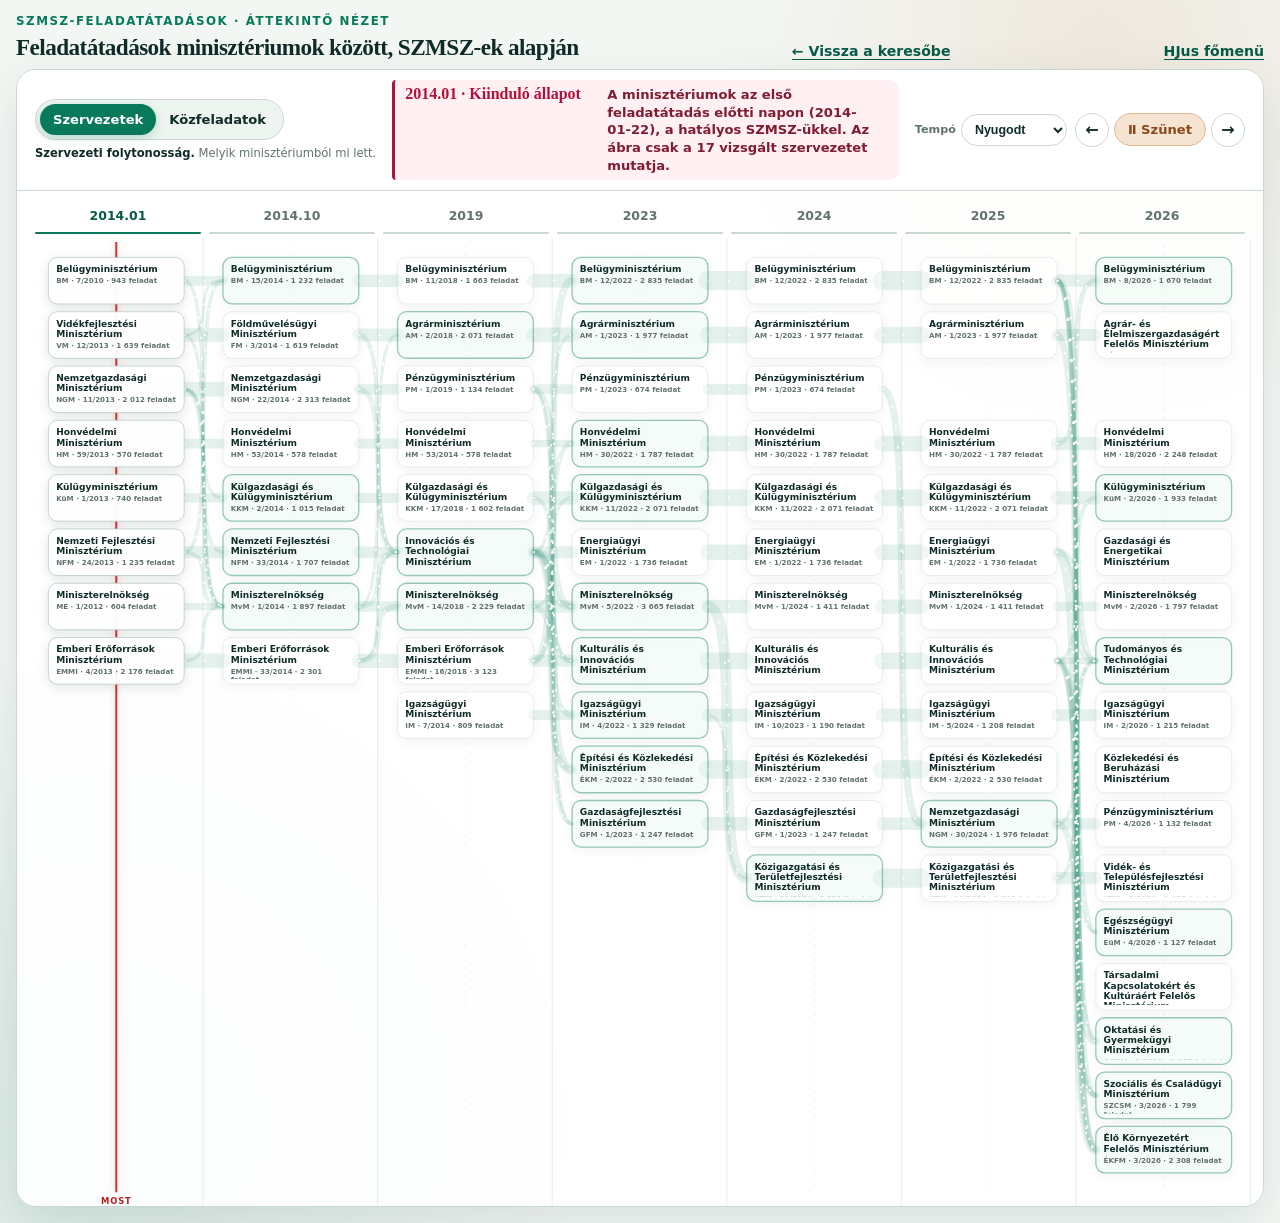
==== commit 8fe4d56d: "Transfer overview: map columns aligned with the timeline, faint column guides" ====
--- a/szmsz-transfer-overview.html
+++ b/szmsz-transfer-overview.html
@@ -228,7 +228,7 @@
       display: block;
       width: 100%;
       height: auto;
-      max-height: calc(100vh - 240px);
+      max-height: none;
       min-height: 470px;
     }
 
@@ -568,6 +568,7 @@
     #flow-map[data-mode="tasks"] .flow-ribbon[data-task="d10"] { stroke: #5d7f9c; }
     .task-label[data-task="d10"] rect { fill: #5d7f9c; }
     #flow-map[data-mode="tasks"] .flow-ribbon[data-task="cont"] { stroke: #b9c3bf; opacity: .35; }
+    #flow-map { background: linear-gradient(to right, transparent calc(100% - 1px), rgba(25, 60, 45, .09) 0) 0 0 / calc(100% / 7) 100% repeat-x; background-origin: content-box; background-clip: content-box; }
     .filter-banner { margin: 0; padding: 10px 28px; background: #fff4d6; border-bottom: 1px solid #e8d49a; }
     .filter-banner a { margin-left: 8px; font-weight: 700; }
     .org-node.muted { opacity: .32; }
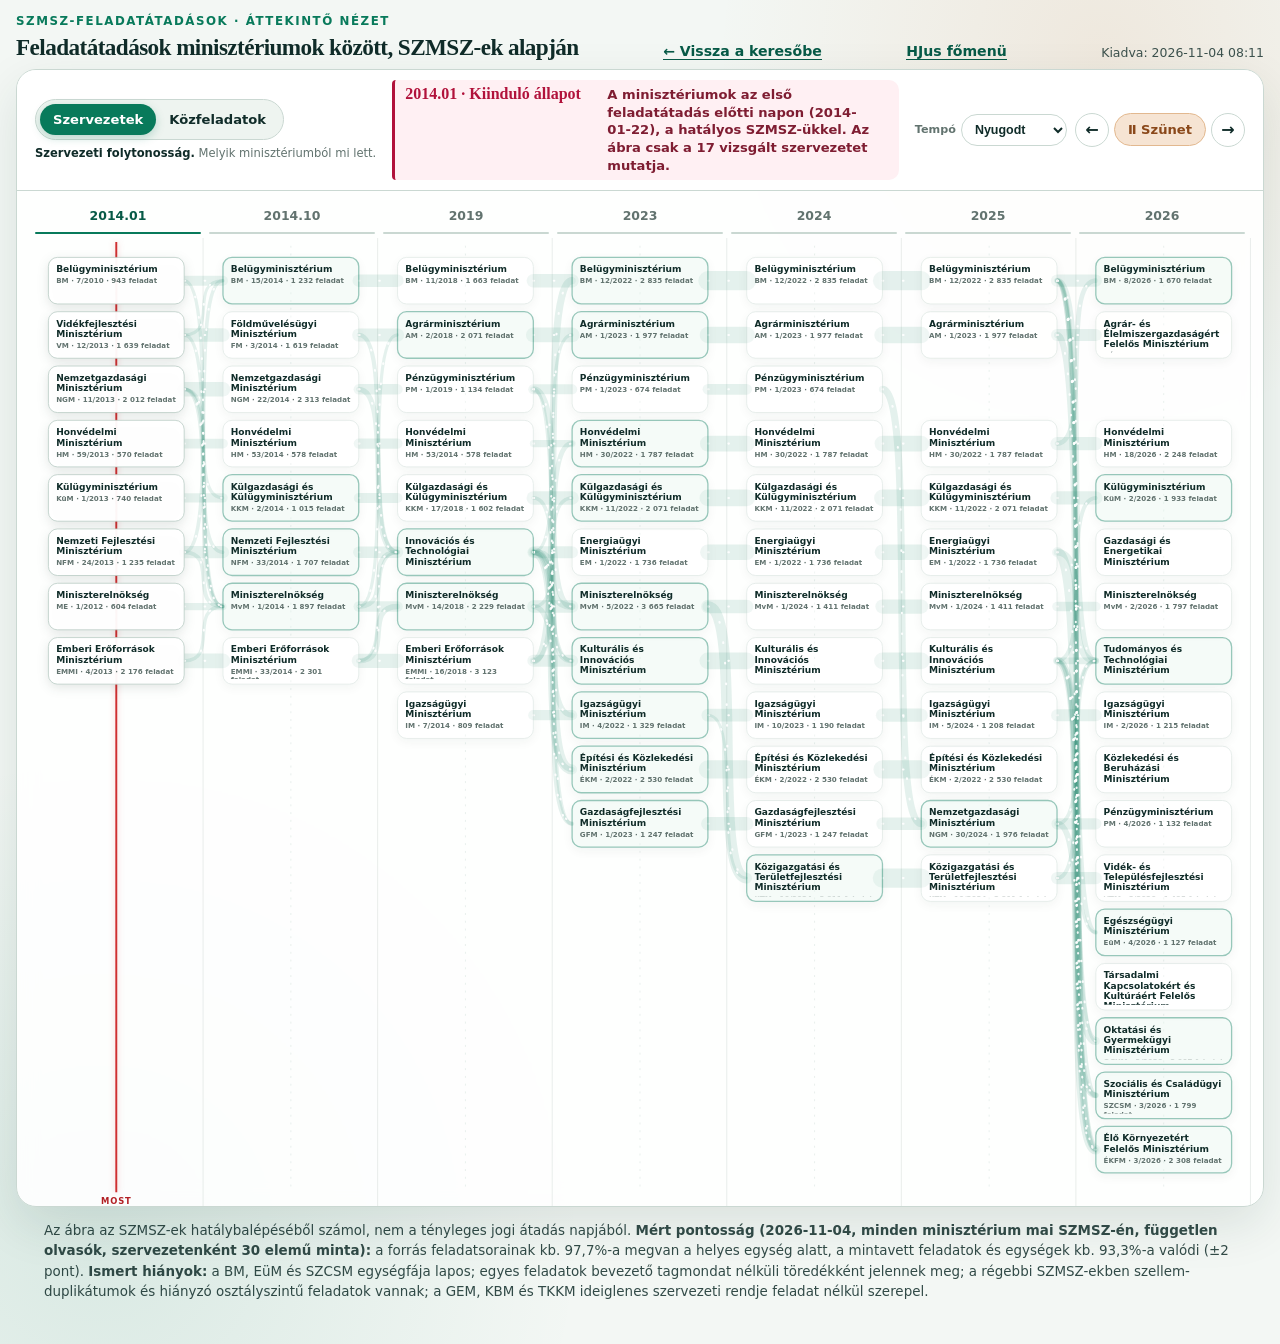
==== commit 643cb519: "Transfer overview: publication stamp and measured accuracy under the chart" ====
--- a/szmsz-transfer-overview.html
+++ b/szmsz-transfer-overview.html
@@ -583,7 +583,7 @@
         <p class="eyebrow">SZMSZ-feladatátadások · áttekintő nézet</p>
         <h1>Feladatátadások minisztériumok között, SZMSZ-ek alapján</h1>
       </div>
-      <a class="detail-link" href="cofog-organo.html">← Vissza a keresőbe</a> <a class="detail-link" href="https://goroggy.github.io/hjus/">HJus főmenü</a>
+      <a class="detail-link" href="cofog-organo.html">← Vissza a keresőbe</a> <a class="detail-link" href="https://goroggy.github.io/hjus/">HJus főmenü</a> <span id="pubstamp" title="A kiadás időpontja (a kiadó szkript írja be)" style="font-size:.78rem;opacity:.8;margin-left:10px">Kiadva: 2026-11-04 08:11</span>
     </header>
 
     <section class="map-shell" aria-labelledby="mode-summary">
@@ -652,6 +652,7 @@
         </svg>
       </div>
     </section>
+    <p class="accuracy-note" style="margin:14px 28px 26px;font-size:.84rem;line-height:1.5;opacity:.85">Az ábra az SZMSZ-ek hatálybalépéséből számol, nem a tényleges jogi átadás napjából. <b>Mért pontosság (2026-11-04, minden minisztérium mai SZMSZ-én, független olvasók, szervezetenként 30 elemű minta):</b> a forrás feladatsorainak kb. 97,7%-a megvan a helyes egység alatt, a mintavett feladatok és egységek kb. 93,3%-a valódi (±2 pont). <b>Ismert hiányok:</b> a BM, EüM és SZCSM egységfája lapos; egyes feladatok bevezető tagmondat nélküli töredékként jelennek meg; a régebbi SZMSZ-ekben szellem-duplikátumok és hiányzó osztályszintű feladatok vannak; a GEM, KBM és TKKM ideiglenes szervezeti rendje feladat nélkül szerepel.</p>
   </div>
 
   <script>
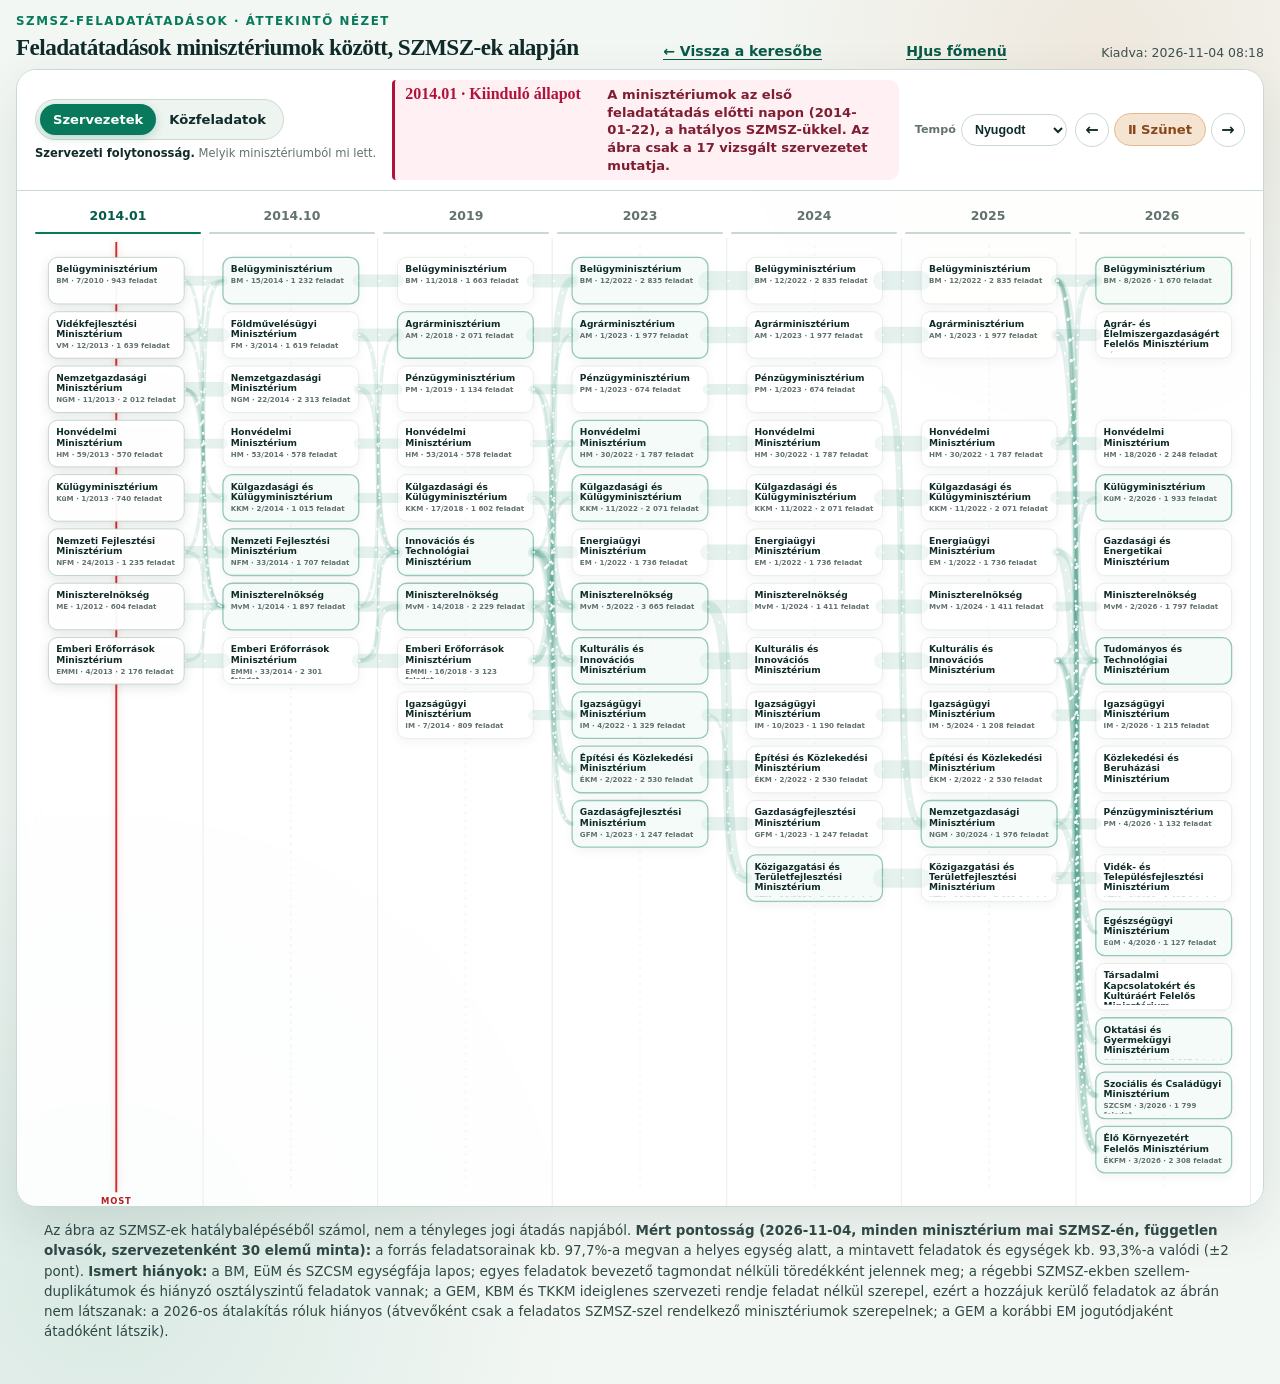
==== commit 08970c36: "Transfer overview: note that transfers into GEM, KBM, TKKM are not shown (no task layer)" ====
--- a/szmsz-transfer-overview.html
+++ b/szmsz-transfer-overview.html
@@ -583,7 +583,7 @@
         <p class="eyebrow">SZMSZ-feladatátadások · áttekintő nézet</p>
         <h1>Feladatátadások minisztériumok között, SZMSZ-ek alapján</h1>
       </div>
-      <a class="detail-link" href="cofog-organo.html">← Vissza a keresőbe</a> <a class="detail-link" href="https://goroggy.github.io/hjus/">HJus főmenü</a> <span id="pubstamp" title="A kiadás időpontja (a kiadó szkript írja be)" style="font-size:.78rem;opacity:.8;margin-left:10px">Kiadva: 2026-11-04 08:11</span>
+      <a class="detail-link" href="cofog-organo.html">← Vissza a keresőbe</a> <a class="detail-link" href="https://goroggy.github.io/hjus/">HJus főmenü</a> <span id="pubstamp" title="A kiadás időpontja (a kiadó szkript írja be)" style="font-size:.78rem;opacity:.8;margin-left:10px">Kiadva: 2026-11-04 08:18</span>
     </header>
 
     <section class="map-shell" aria-labelledby="mode-summary">
@@ -652,7 +652,7 @@
         </svg>
       </div>
     </section>
-    <p class="accuracy-note" style="margin:14px 28px 26px;font-size:.84rem;line-height:1.5;opacity:.85">Az ábra az SZMSZ-ek hatálybalépéséből számol, nem a tényleges jogi átadás napjából. <b>Mért pontosság (2026-11-04, minden minisztérium mai SZMSZ-én, független olvasók, szervezetenként 30 elemű minta):</b> a forrás feladatsorainak kb. 97,7%-a megvan a helyes egység alatt, a mintavett feladatok és egységek kb. 93,3%-a valódi (±2 pont). <b>Ismert hiányok:</b> a BM, EüM és SZCSM egységfája lapos; egyes feladatok bevezető tagmondat nélküli töredékként jelennek meg; a régebbi SZMSZ-ekben szellem-duplikátumok és hiányzó osztályszintű feladatok vannak; a GEM, KBM és TKKM ideiglenes szervezeti rendje feladat nélkül szerepel.</p>
+    <p class="accuracy-note" style="margin:14px 28px 26px;font-size:.84rem;line-height:1.5;opacity:.85">Az ábra az SZMSZ-ek hatálybalépéséből számol, nem a tényleges jogi átadás napjából. <b>Mért pontosság (2026-11-04, minden minisztérium mai SZMSZ-én, független olvasók, szervezetenként 30 elemű minta):</b> a forrás feladatsorainak kb. 97,7%-a megvan a helyes egység alatt, a mintavett feladatok és egységek kb. 93,3%-a valódi (±2 pont). <b>Ismert hiányok:</b> a BM, EüM és SZCSM egységfája lapos; egyes feladatok bevezető tagmondat nélküli töredékként jelennek meg; a régebbi SZMSZ-ekben szellem-duplikátumok és hiányzó osztályszintű feladatok vannak; a GEM, KBM és TKKM ideiglenes szervezeti rendje feladat nélkül szerepel, ezért a hozzájuk kerülő feladatok az ábrán nem látszanak: a 2026-os átalakítás róluk hiányos (átvevőként csak a feladatos SZMSZ-szel rendelkező minisztériumok szerepelnek; a GEM a korábbi EM jogutódjaként átadóként látszik).</p>
   </div>
 
   <script>
